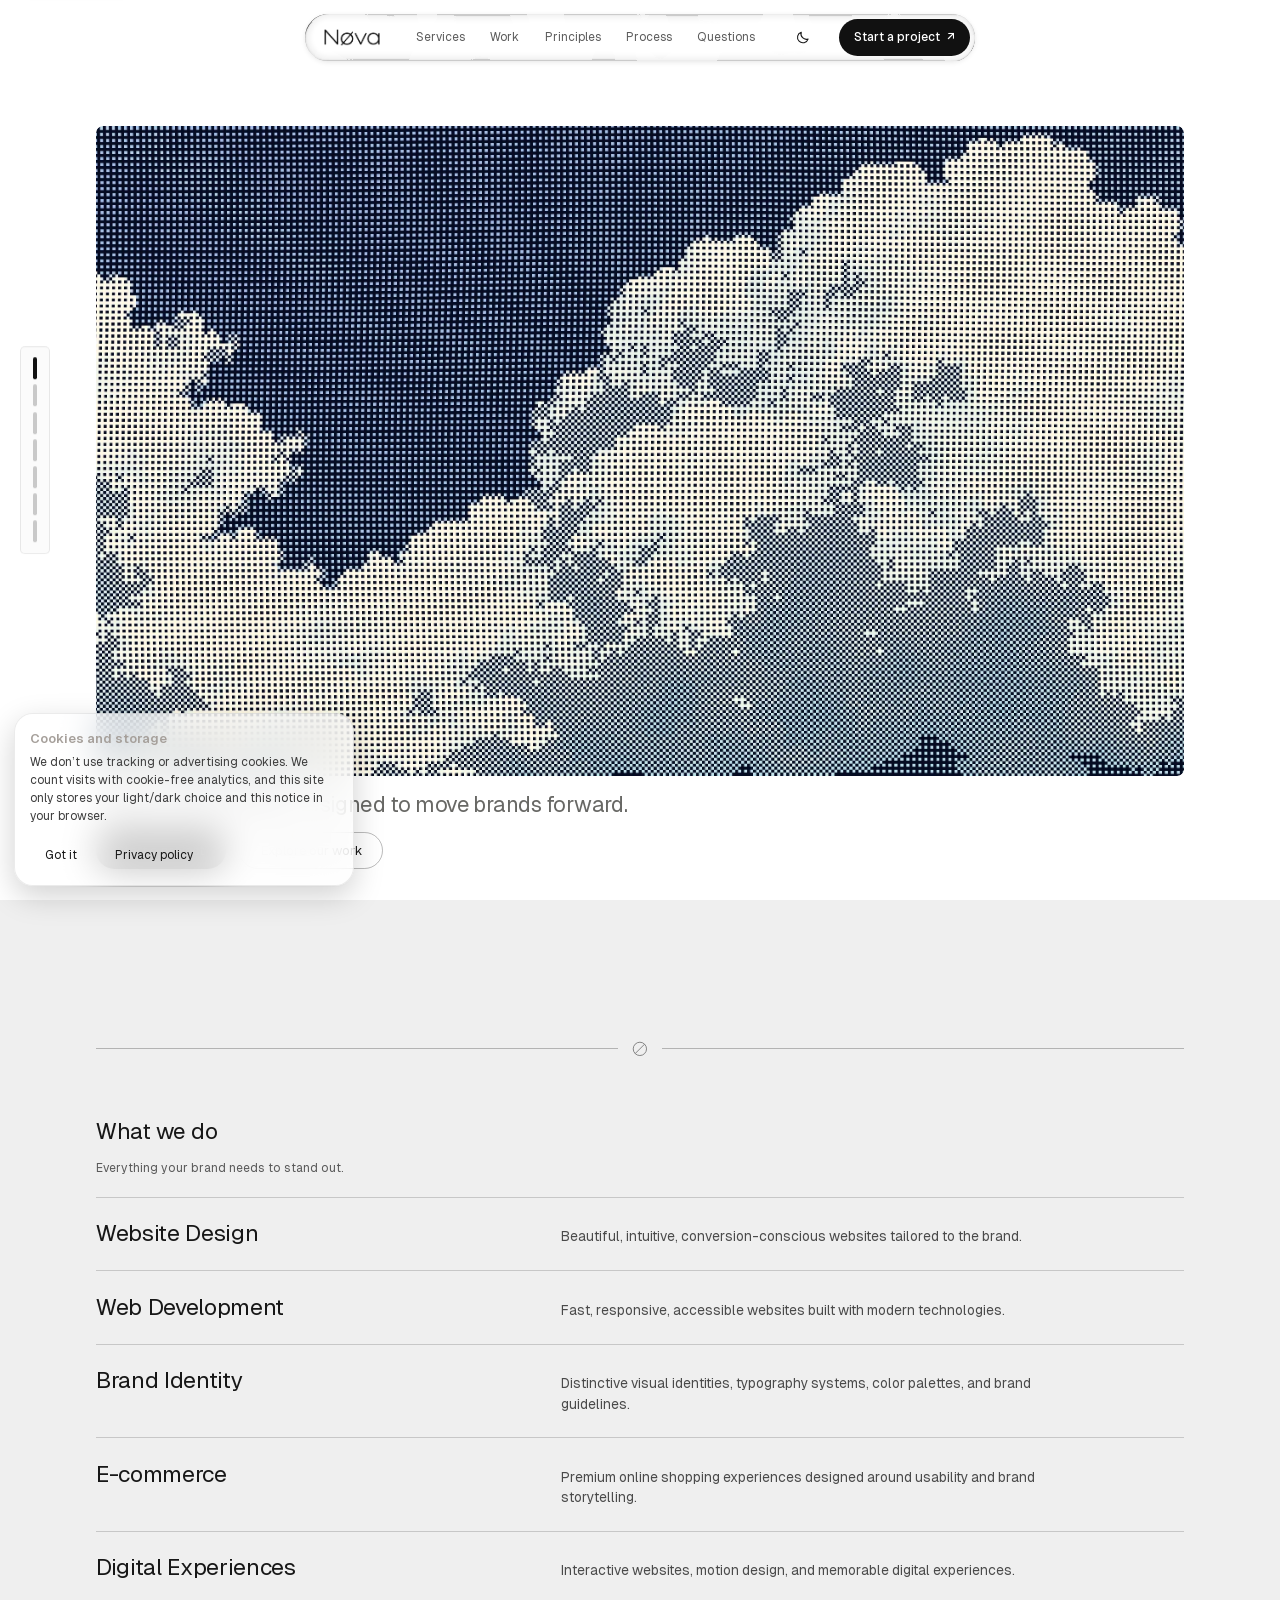
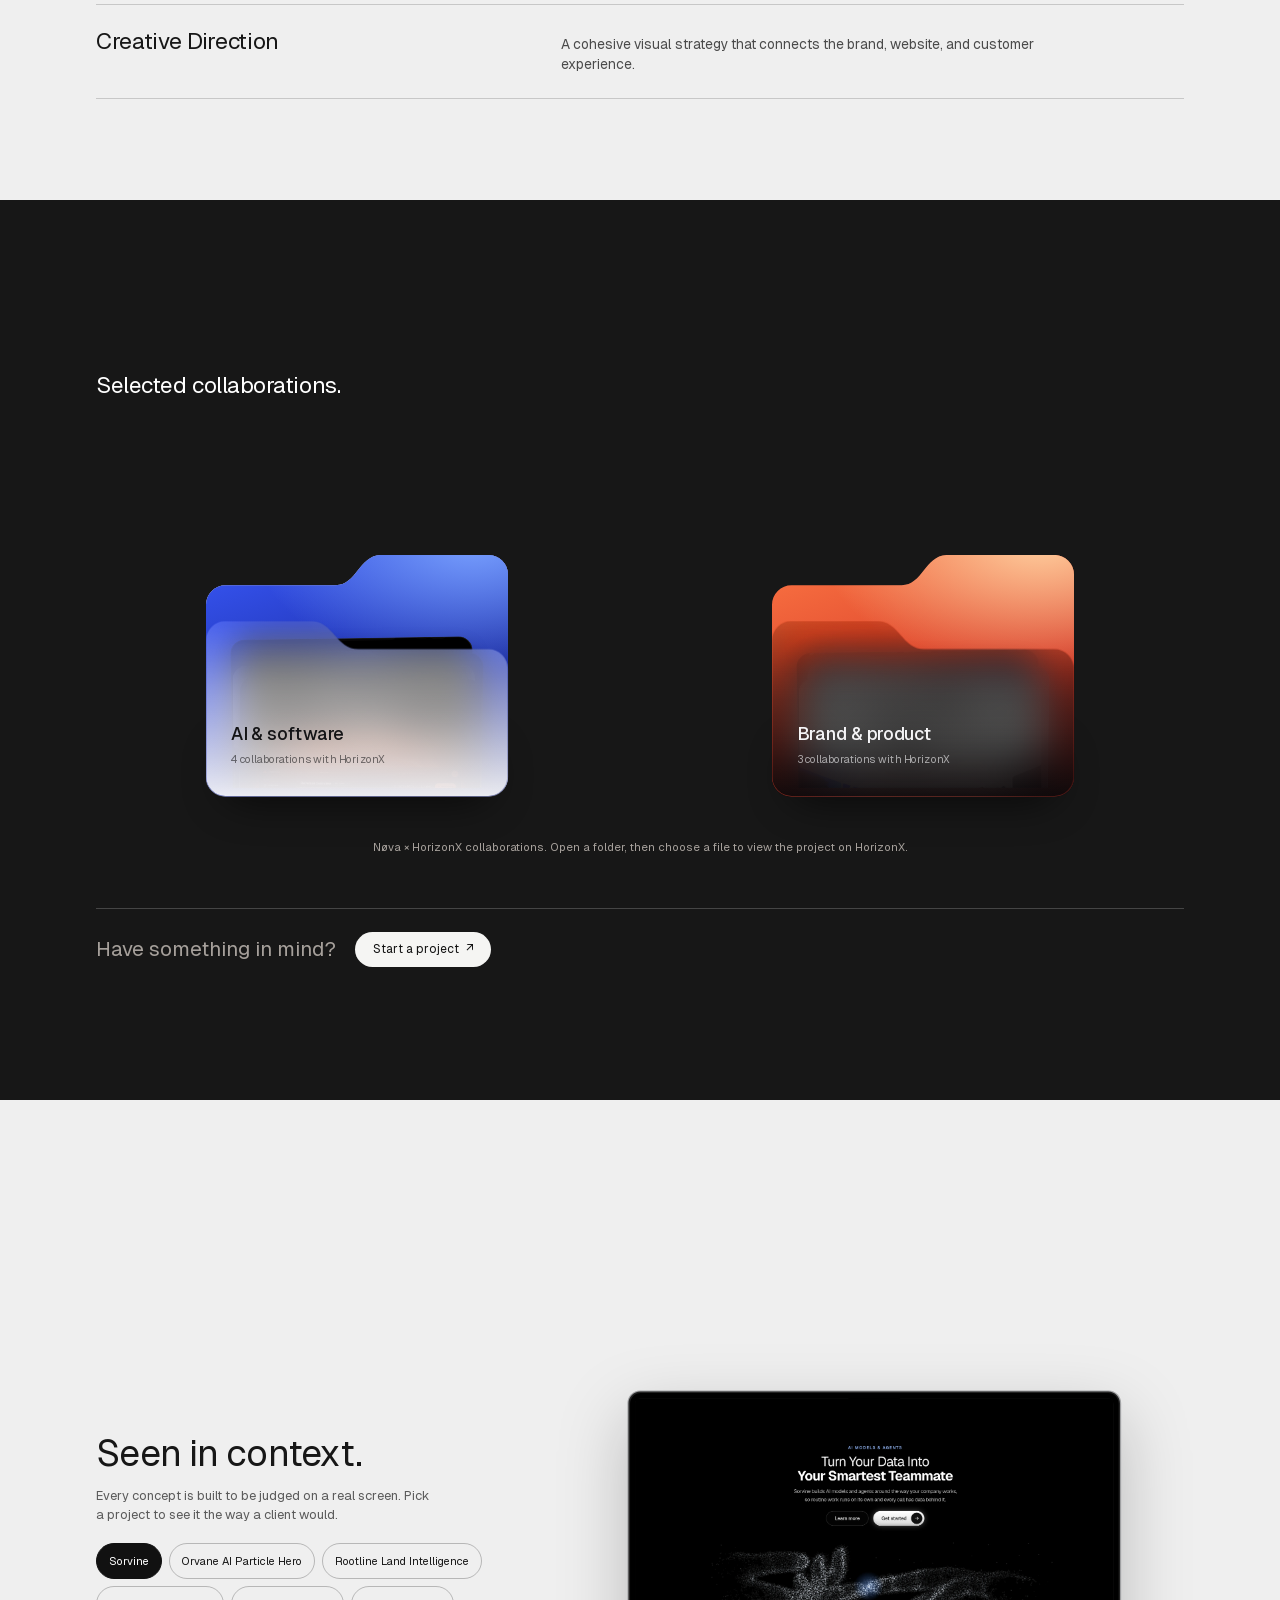
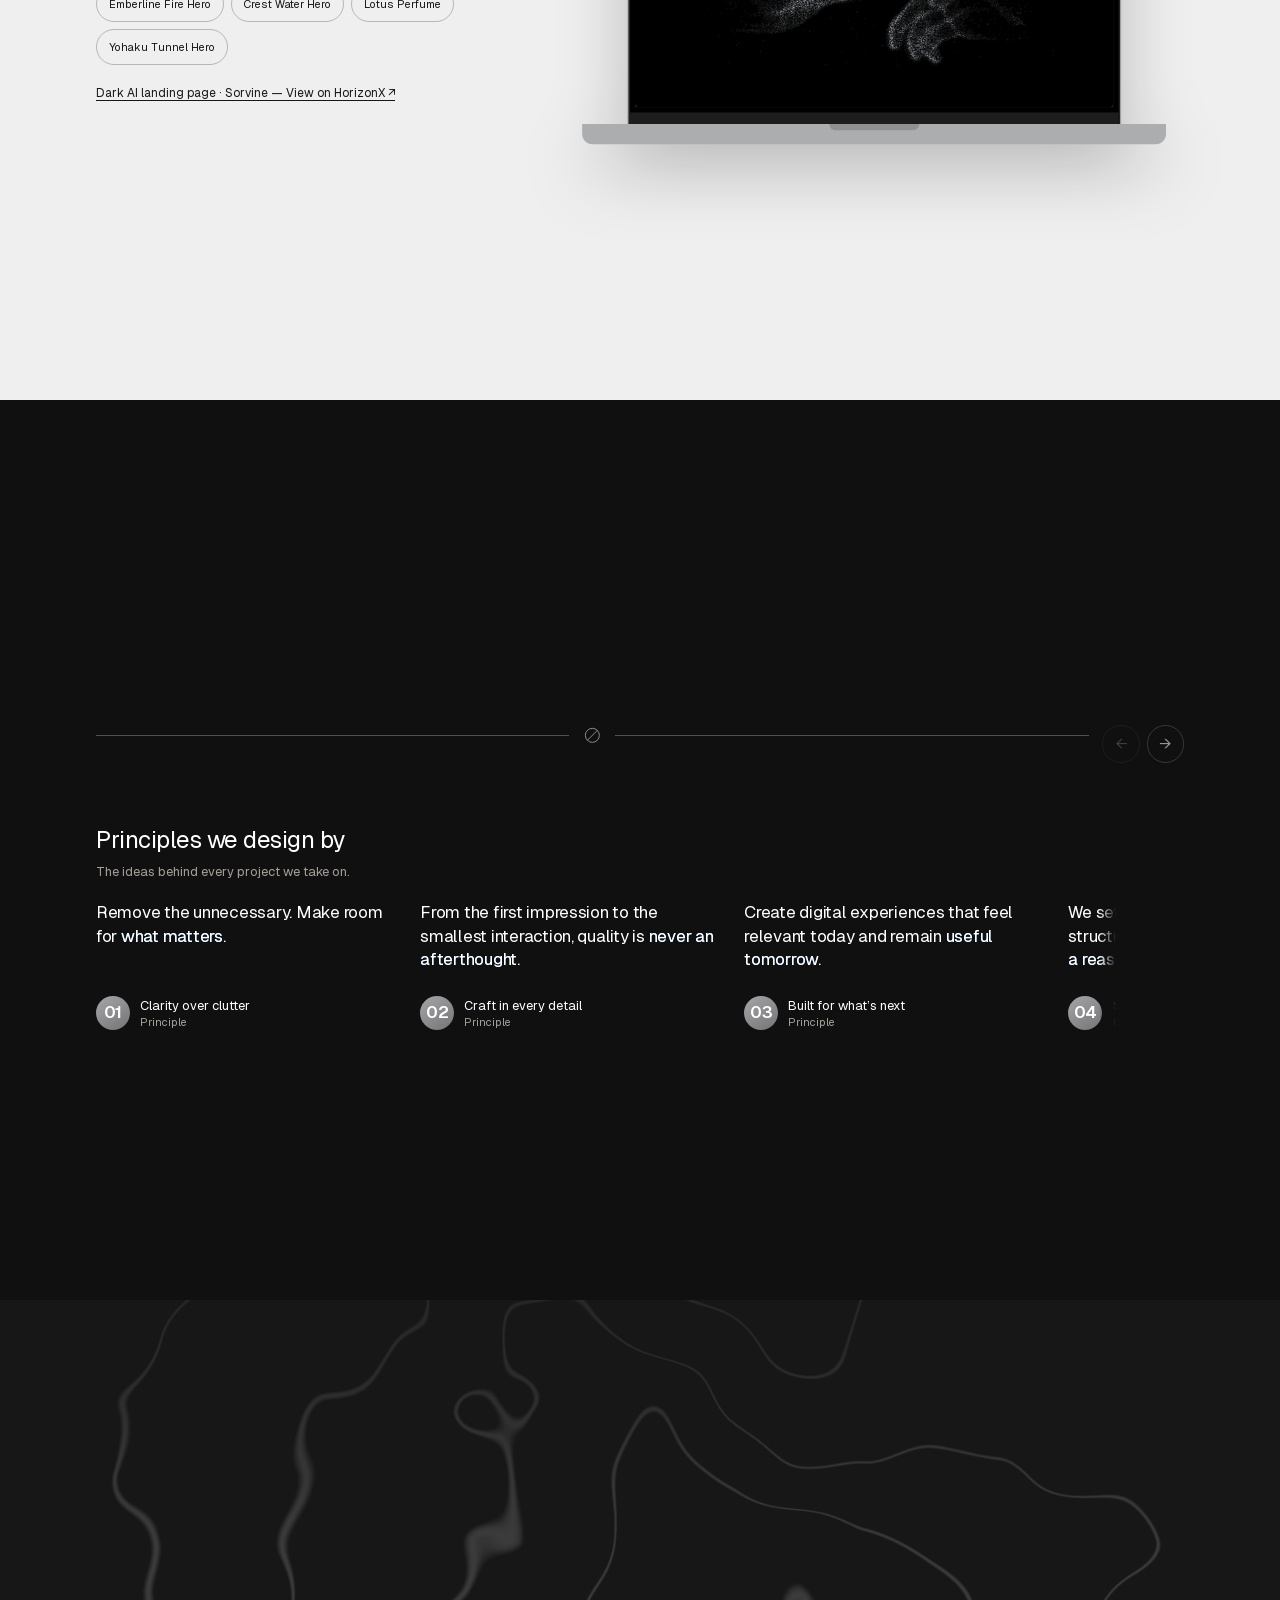
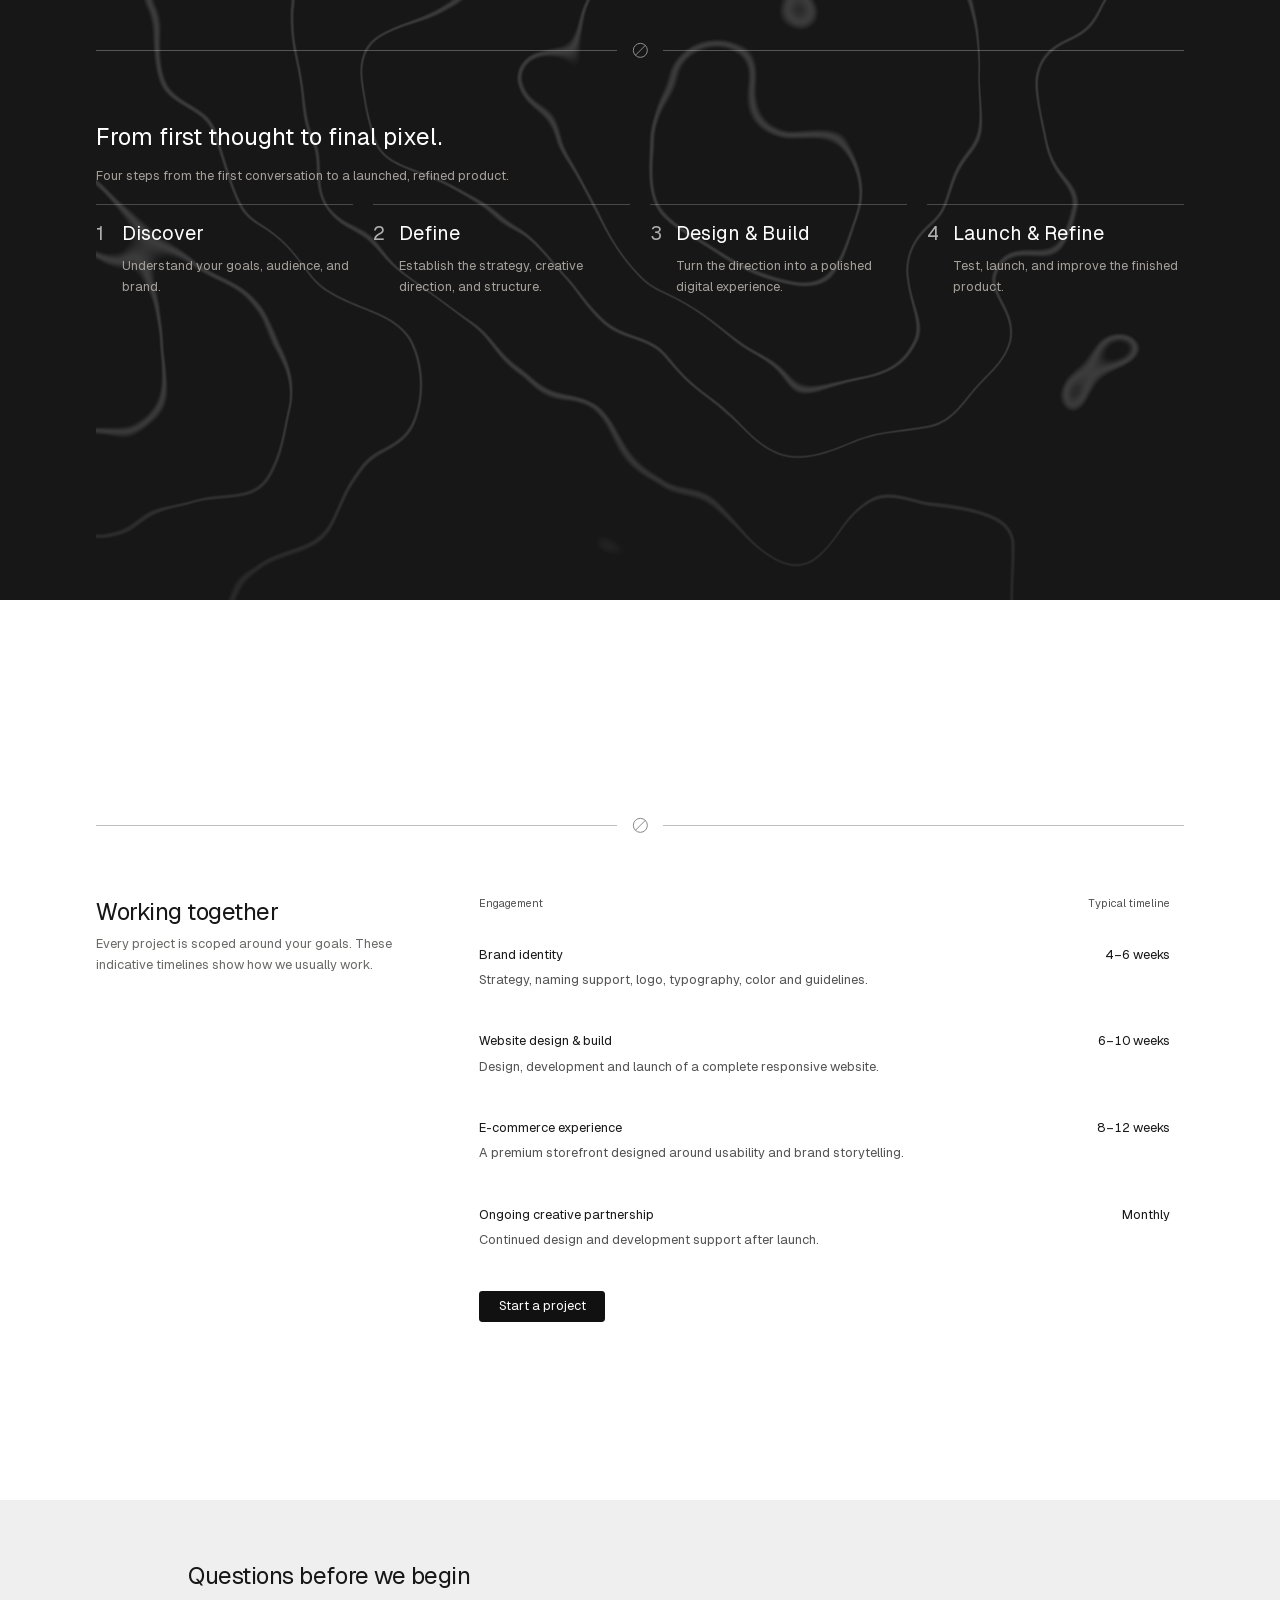
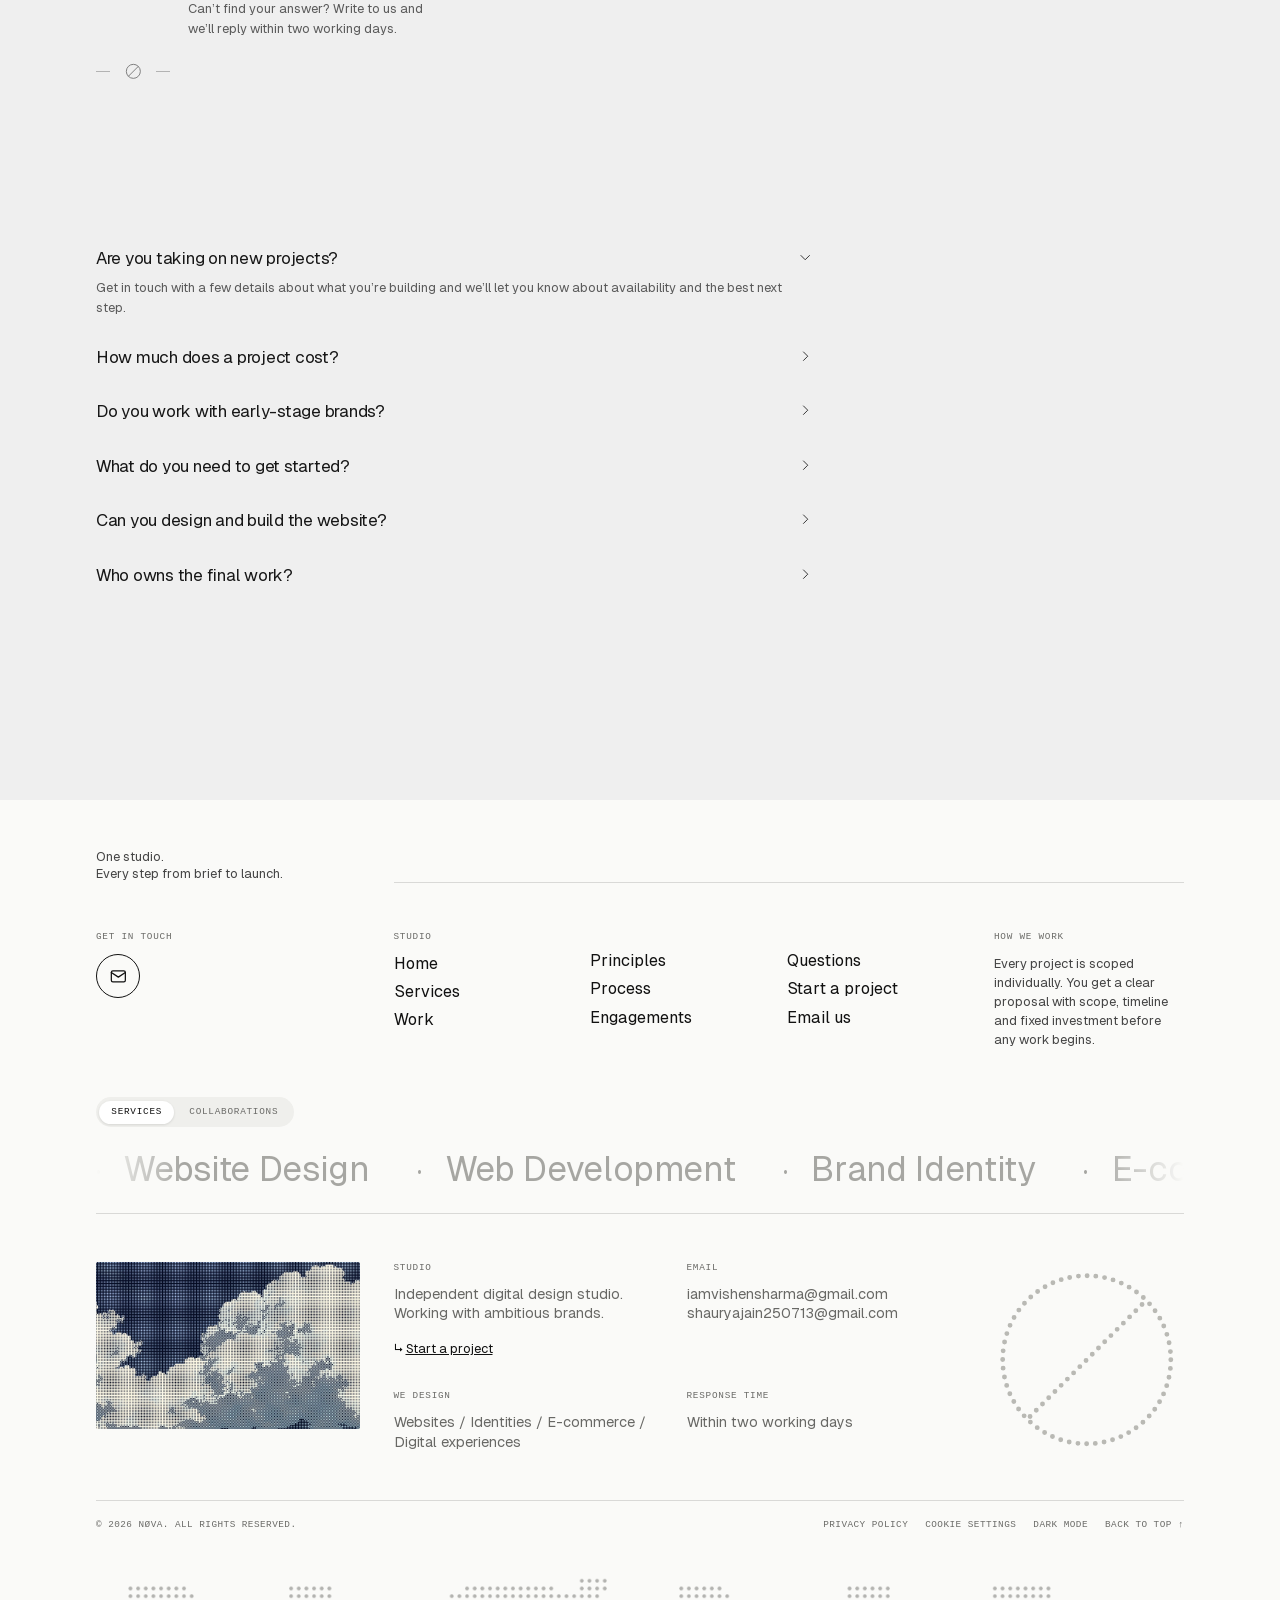
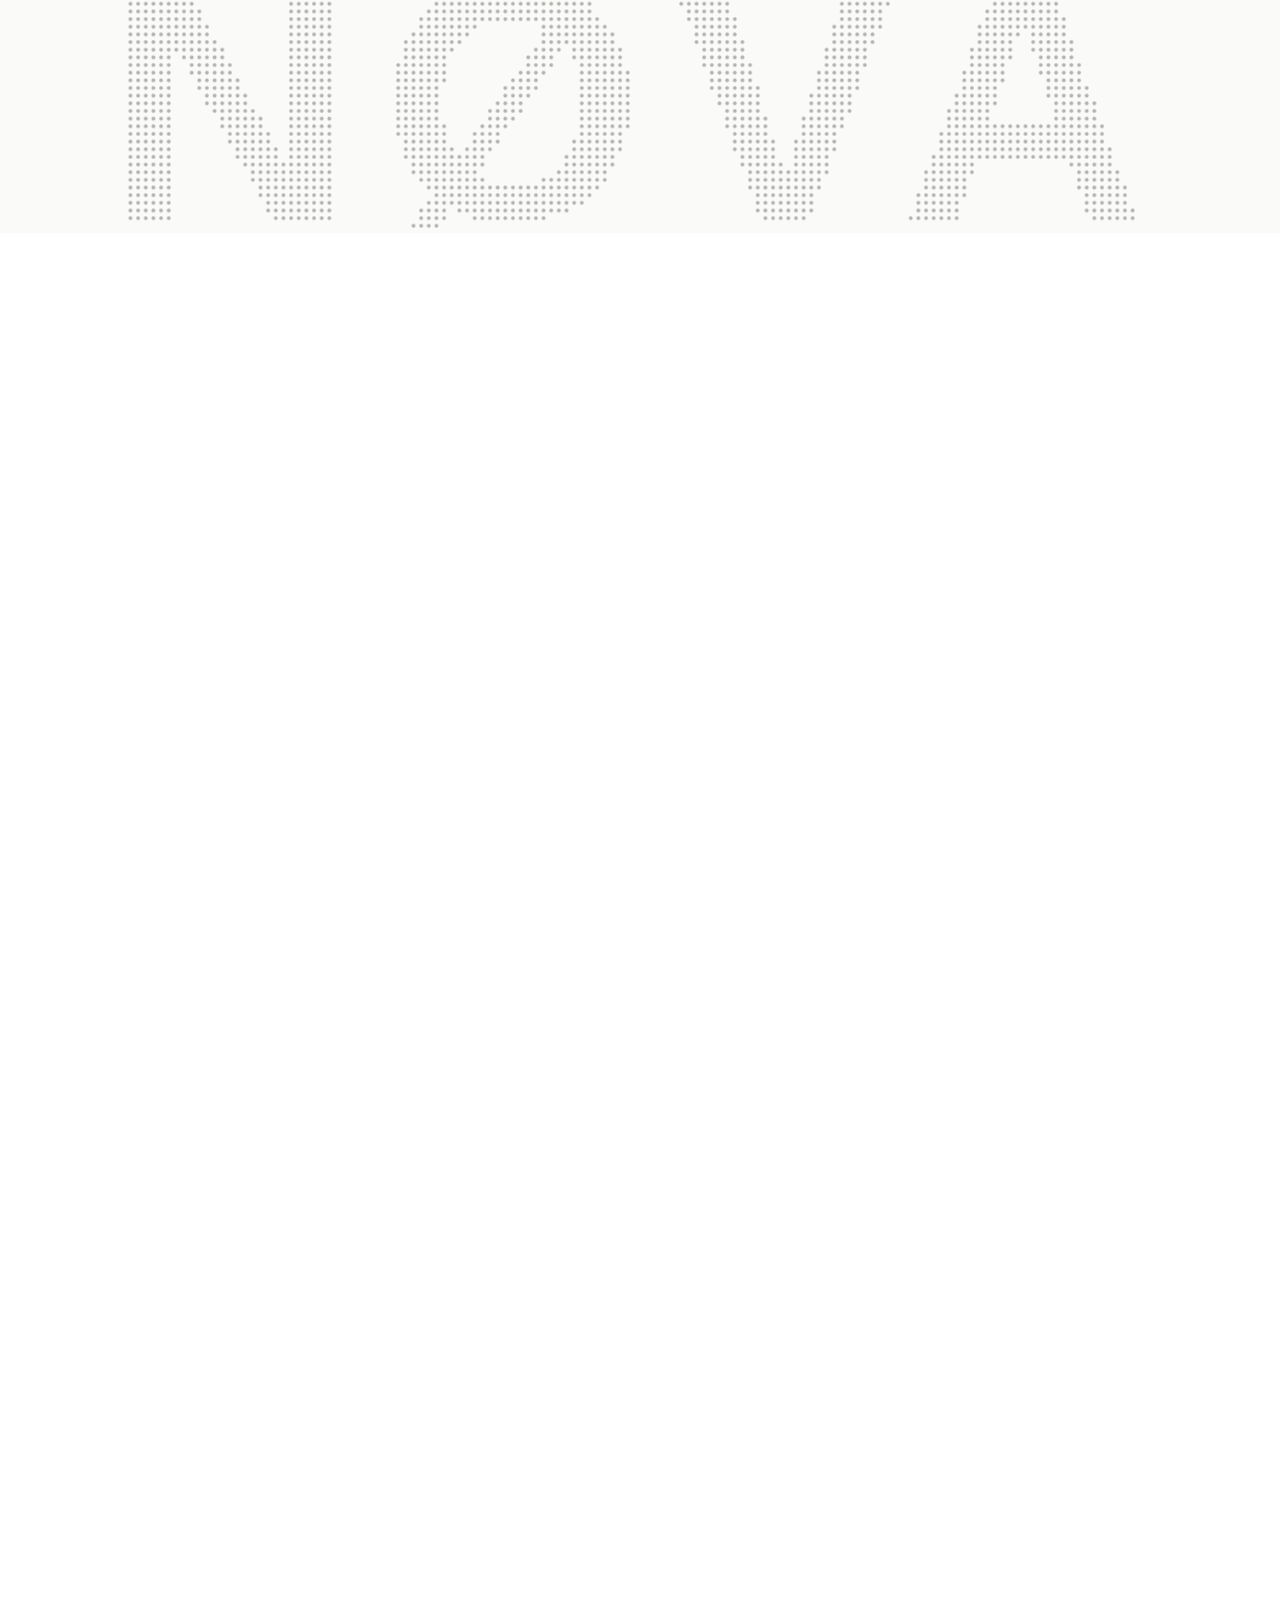
==== index.html @ c77365dc "Initial commit: Nøva Studio website" ====
<!DOCTYPE html>

<html class="geistsans_55042a6d-module__ErIj0G__variable h-full antialiased" lang="en">
<head><meta charset="utf-8"/><meta content="width=device-width, initial-scale=1" name="viewport"/>
<title>Nøva | Brand, Web &amp; E-commerce Design Studio</title>
<meta content="Nøva is an independent digital design studio. We craft distinctive brand identities, fast websites and e-commerce experiences for ambitious brands worldwide." name="description"/>
<link as="font" crossorigin="" href="fonts/geist.woff2" rel="preload" type="font/woff2"/>
<link href="css/3ckmnj9830jt3.css" rel="stylesheet"/><link href="css/2xv86bgcfq2_5.css" rel="stylesheet"/><link href="css/extra.css" rel="stylesheet"/>
<link href="assets/favicon.svg" rel="icon" type="image/svg+xml"/><link href="https://YOUR-DOMAIN.com/" rel="canonical"/><meta content="index,follow,max-image-preview:large,max-snippet:-1" name="robots"/><meta content="#fafaf8" media="(prefers-color-scheme: light)" name="theme-color"/><meta content="#0f0f0f" media="(prefers-color-scheme: dark)" name="theme-color"/><meta content="Nøva" name="application-name"/><meta content="Nøva" name="author"/><meta content="website" property="og:type"/><meta content="Nøva" property="og:site_name"/><meta content="en_US" property="og:locale"/><meta content="Nøva | Brand, Web &amp; E-commerce Design Studio" property="og:title"/><meta content="Nøva is an independent digital design studio. We craft distinctive brand identities, fast websites and e-commerce experiences for ambitious brands worldwide." property="og:description"/><meta content="https://YOUR-DOMAIN.com/" property="og:url"/><meta content="https://YOUR-DOMAIN.com/assets/og-image.jpg" property="og:image"/><meta content="1200" property="og:image:width"/><meta content="630" property="og:image:height"/><meta content="Nøva, independent digital design studio, over a dithered cloud image" property="og:image:alt"/><meta content="summary_large_image" name="twitter:card"/><meta content="Nøva | Brand, Web &amp; E-commerce Design Studio" name="twitter:title"/><meta content="Nøva is an independent digital design studio. We craft distinctive brand identities, fast websites and e-commerce experiences for ambitious brands worldwide." name="twitter:description"/><meta content="https://YOUR-DOMAIN.com/assets/og-image.jpg" name="twitter:image"/><link as="image" fetchpriority="high" href="images/hero-sky-lattice.webp" rel="preload" type="image/webp"/><script type="application/ld+json">{"@context":"https://schema.org","@graph":[{"@type":"WebSite","@id":"https://YOUR-DOMAIN.com/#website","url":"https://YOUR-DOMAIN.com/","name":"Nøva","description":"Nøva is an independent digital design studio. We craft distinctive brand identities, fast websites and e-commerce experiences for ambitious brands worldwide.","inLanguage":"en","publisher":{"@id":"https://YOUR-DOMAIN.com/#org"}},{"@type":["Organization","ProfessionalService"],"@id":"https://YOUR-DOMAIN.com/#org","name":"Nøva","url":"https://YOUR-DOMAIN.com/","logo":"https://YOUR-DOMAIN.com/assets/logo-black.png","image":"https://YOUR-DOMAIN.com/assets/og-image.jpg","description":"Nøva is an independent digital design studio. We craft distinctive brand identities, fast websites and e-commerce experiences for ambitious brands worldwide.","email":"iamvishensharma@gmail.com","priceRange":"$$","knowsAbout":["Brand identity","Web design","Web development","E-commerce design","Creative direction"],"hasOfferCatalog":{"@type":"OfferCatalog","name":"Design services","itemListElement":[{"@type":"Offer","itemOffered":{"@type":"Service","name":"Website Design"}},{"@type":"Offer","itemOffered":{"@type":"Service","name":"Web Development"}},{"@type":"Offer","itemOffered":{"@type":"Service","name":"Brand Identity"}},{"@type":"Offer","itemOffered":{"@type":"Service","name":"E-commerce"}},{"@type":"Offer","itemOffered":{"@type":"Service","name":"Digital Experiences"}},{"@type":"Offer","itemOffered":{"@type":"Service","name":"Creative Direction"}}]}},{"@type":"WebPage","@id":"https://YOUR-DOMAIN.com/#webpage","url":"https://YOUR-DOMAIN.com/","name":"Nøva | Brand, Web & E-commerce Design Studio","isPartOf":{"@id":"https://YOUR-DOMAIN.com/#website"},"about":{"@id":"https://YOUR-DOMAIN.com/#org"},"primaryImageOfPage":"https://YOUR-DOMAIN.com/assets/og-image.jpg"},{"@type":"FAQPage","@id":"https://YOUR-DOMAIN.com/#faq","mainEntity":[{"@type":"Question","name":"Are you taking on new projects?","acceptedAnswer":{"@type":"Answer","text":"Get in touch with a few details about what you’re building and we’ll let you know about availability and the best next step."}},{"@type":"Question","name":"How much does a project cost?","acceptedAnswer":{"@type":"Answer","text":"Every project is scoped individually. After an initial conversation we send a clear proposal with scope, timeline and fixed investment before any work begins."}},{"@type":"Question","name":"Do you work with early-stage brands?","acceptedAnswer":{"@type":"Answer","text":"Yes. We work with ambitious brands at different stages, from a first identity and website to a refresh of an established presence."}},{"@type":"Question","name":"What do you need to get started?","acceptedAnswer":{"@type":"Answer","text":"A short brief is enough: what you’re building, who it’s for, and any references you love. We shape the rest together in discovery."}},{"@type":"Question","name":"Can you design and build the website?","acceptedAnswer":{"@type":"Answer","text":"Yes. Design and development happen together, so the finished site matches the design precisely and performs well on every device."}},{"@type":"Question","name":"Who owns the final work?","acceptedAnswer":{"@type":"Answer","text":"Ownership of final assets and files is agreed in the proposal so that expectations are clear from the start."}}]}]}</script></head>
<body class="min-h-full flex flex-col"><script>(function(){try{var m=localStorage.getItem("nova-mode");if(m!=="dark"&&m!=="light"){var h=document.documentElement.getAttribute("data-theme");m=(h==="dark"||h==="light")?h:(window.matchMedia&&matchMedia("(prefers-color-scheme: dark)").matches?"dark":"light")}document.documentElement.setAttribute("data-mode",m)}catch(e){document.documentElement.setAttribute("data-mode","light")}})()</script><div aria-label="Loading" id="nova-loader" role="status"><div class="nl-w"><i></i><i></i><i></i><i></i><i></i><i></i><i></i></div></div><style>
#nova-loader{position:fixed;inset:0;z-index:99999;display:grid;place-items:center;background:#fff;--nl:#000;transition:opacity .6s ease,visibility .6s}
:root[data-mode=dark] #nova-loader{background:#000;--nl:#fff}
#nova-loader.done{opacity:0;visibility:hidden}
.nl-w{display:flex;align-items:center;justify-content:center;gap:6px}
.nl-w i{display:block;width:10px;height:40px;border-radius:999px;background:var(--nl);animation:nl-wave 1s ease-in-out infinite}
.nl-w i:nth-child(2){animation-delay:.1s}.nl-w i:nth-child(3){animation-delay:.2s}.nl-w i:nth-child(4){animation-delay:.3s}.nl-w i:nth-child(5){animation-delay:.4s}.nl-w i:nth-child(6){animation-delay:.5s}.nl-w i:nth-child(7){animation-delay:.6s}
@keyframes nl-wave{0%,100%{transform:translateY(0) scale(1,.5)}50%{transform:translateY(-15%) scale(.8,1.5)}}
@media(prefers-reduced-motion:reduce){.nl-w i{animation:none;transform:scaleY(1)}}
</style><script>(function(){var l=document.getElementById("nova-loader"),t0=Date.now(),d=0;if(!l)return;document.documentElement.style.overflow="hidden";function hide(){if(d)return;d=1;l.classList.add("done");document.documentElement.style.overflow="";setTimeout(function(){l.remove()},700)}function go(){setTimeout(hide,Math.max(0,2000-(Date.now()-t0)))}if(document.readyState==="complete")go();else window.addEventListener("load",go);setTimeout(hide,4000)})()</script><div hidden=""><!--$--><!--/$--></div><a class="fixed top-3 left-4 z-20 -translate-y-[160%] bg-surface-white px-5 py-3 shadow-[0_2px_20px_var(--shadow-soft)] focus:translate-y-0" href="#main">Skip to content</a><header aria-label="Site" class="nv"><div class="nv__pill" data-nv-theme="light">
<a aria-label="Nøva home" class="nv__brand" href="./"><img alt="Nøva" class="nova-logo" height="20" src="assets/logo-black.png" width="66"/></a>
<nav aria-label="Primary" class="nv__links"><a href="#care">Services</a><a href="#team">Work</a><a href="#reviews">Principles</a><a href="#first-visit">Process</a><a href="#faq">Questions</a></nav>
<button aria-label="Switch to dark mode" aria-pressed="false" class="nv__mode" data-mode-toggle="" type="button"><svg aria-hidden="true" class="ico-moon" fill="none" height="18" stroke="currentColor" stroke-linecap="round" stroke-linejoin="round" stroke-width="1.7" viewbox="0 0 24 24" width="18"><path d="M20.5 14.2A8.5 8.5 0 0 1 9.8 3.5a8.5 8.5 0 1 0 10.7 10.7Z"></path></svg><svg aria-hidden="true" class="ico-sun" fill="none" height="18" stroke="currentColor" stroke-linecap="round" stroke-linejoin="round" stroke-width="1.7" viewbox="0 0 24 24" width="18"><circle cx="12" cy="12" r="4"></circle><path d="M12 2v2M12 20v2M4.9 4.9l1.4 1.4M17.7 17.7l1.4 1.4M2 12h2M20 12h2M4.9 19.1l1.4-1.4M17.7 6.3l1.4-1.4"></path></svg></button>
<a class="nv__cta" href="#contact">Start a project <span aria-hidden="true" class="nv__arr">↗</span></a></div></header><header class="header-module__iPBNRq__spacing mx-auto w-[calc(100%-32px)] max-w-[1280px] mobile:w-[calc(100%-96px)] wide:w-[calc(100%-160px)] pointer-events-none fixed inset-x-0 top-0 z-10 pt-(--header-inset) max-desktop:w-[calc(100%-2*var(--header-inset))]"><div class="header-module__iPBNRq__panel pointer-events-auto relative mx-0 w-full origin-top-left overflow-hidden rounded-sm border backdrop-blur-[16px] desktop:mx-auto desktop:w-max desktop:origin-top" data-theme="light" style="--brand-hover-scale:1.1"><div class="relative left-0 flex min-h-10 w-full items-center justify-start gap-2 px-(--header-padding-x) py-(--header-padding-y) pr-[calc(32px+2*var(--header-padding-x))] desktop:left-1/2 desktop:min-h-0 desktop:w-max desktop:-translate-x-1/2 desktop:justify-center desktop:pr-(--header-padding-x)" data-reveal="brandNavigation"><a aria-label="Nøva home" class="flex items-center justify-center gap-3.5 [&amp;&gt;svg]:shrink-0" href="/"><img alt="Nøva" class="nova-logo" height="22" src="assets/logo-black.png" width="73"/></a></div><div class="hidden p-1.5 desktop:block" id="_R_2avb_"><a class="header-module__iPBNRq__appointment inline-flex w-full items-center justify-center rounded-sm border border-transparent bg-button-blue px-3 text-center text-surface-white hover:bg-button-blue-hover active:bg-button-blue-active" href="#contact" tabindex="0">Start a project</a></div></div><button aria-controls="_R_mavb_" aria-expanded="false" aria-haspopup="dialog" aria-label="Open menu" class="flex size-8 items-center justify-center rounded-sm border-0 bg-transparent text-inherit desktop:hidden pointer-events-auto absolute top-[calc(var(--header-inset)+var(--header-padding-y)+1px)] right-[calc(var(--header-padding-x)+1px)] text-surface-ink" hidden="" tabindex="0" type="button"><svg aria-hidden="true" fill="none" height="20" stroke="currentColor" stroke-width="1.5" viewbox="0 0 20 20" width="20"><path d="M3 10h14" style="transform-origin:50% 50%;transform:translateY(-3px);transform-box:fill-box"></path><path d="M3 10h14" style="transform-origin:50% 50%;transform:translateY(3px);transform-box:fill-box"></path></svg></button><dialog aria-label="Navigation menu" class="pointer-events-auto fixed inset-0 m-0 h-dvh max-h-none w-full max-w-none overflow-hidden rounded-none border-0 bg-transparent p-(--header-inset) text-surface-ink backdrop:rounded-none backdrop:bg-transparent" id="_R_mavb_"><div aria-hidden="true" class="absolute inset-0 rounded-none bg-backdrop-appointment" style="opacity:0;backdrop-filter:blur(0px)"></div><div class="header-module__iPBNRq__panel relative flex w-full flex-col overflow-hidden rounded-sm border bg-surface-subtle data-[theme=dark]:bg-surface-ink" data-theme="light" style="height:50px"><div class="flex min-h-10 shrink-0 items-center justify-between gap-4 px-(--header-padding-x) py-(--header-padding-y)"><a aria-label="Nøva home" class="flex items-center justify-center gap-3.5 [&amp;&gt;svg]:shrink-0" href="/"><img alt="Nøva" class="nova-logo" height="22" src="assets/logo-black.png" width="73"/></a><button aria-label="Close menu" class="flex size-8 items-center justify-center rounded-sm border-0 bg-transparent text-inherit desktop:hidden" tabindex="0" type="button"><svg aria-hidden="true" fill="none" height="20" stroke="currentColor" stroke-width="1.5" viewbox="0 0 20 20" width="20"><path d="M3 10h14" style="transform-origin:50% 50%;transform:translateY(-3px);transform-box:fill-box"></path><path d="M3 10h14" style="transform-origin:50% 50%;transform:translateY(3px);transform-box:fill-box"></path></svg></button></div><div class="flex min-h-0 flex-1 flex-col gap-6 px-(--header-padding-x) py-(--header-padding-y)" inert=""><div class="scroll-fade-module__JyCx6G__fade min-h-0 flex-1 overflow-y-auto overscroll-contain [scrollbar-width:none]" data-fade-end="false" data-fade-start="false" data-scroll-fade="true"><div><nav aria-label="Page sections" class="menu-links"><a href="#care">Services</a><a href="#team">Work</a><a href="#reviews">Principles</a><a href="#first-visit">Process</a><a href="#faq">Questions</a><button aria-pressed="false" class="menu-mode" data-mode-toggle="" type="button"><span class="menu-mode-label">Dark mode</span></button></nav></div></div><button aria-haspopup="dialog" class="inline-flex min-h-9 shrink-0 items-center justify-center rounded-sm border border-transparent px-4 py-1 text-center text-base tablet:px-[22px] bg-button-blue text-surface-white hover:bg-button-blue-hover active:bg-button-blue-active w-full" data-menu-item="stationary" tabindex="0" type="button">Start a project</button></div></div></dialog><dialog aria-labelledby="_R_uavb_" class="appointment-dialog-module__PXLRja__dialog pointer-events-auto fixed inset-x-0 top-auto bottom-0 m-0 max-h-[calc(100dvh-24px)] w-full max-w-none overscroll-contain rounded-t-sm border-0 bg-surface-white px-6 pb-[max(24px,env(safe-area-inset-bottom))] text-foreground shadow-[0_24px_100px_var(--shadow-light)] mobile:inset-0 mobile:m-auto mobile:max-h-[calc(100dvh-40px)] mobile:w-[min(480px,calc(100%-48px))] mobile:rounded-sm mobile:p-8" style="--contact-enter-duration:160ms;--contact-exit-duration:220ms;--contact-easing:cubic-bezier(0.22, 1, 0.36, 1)"><div aria-hidden="true" class="mx-9 grid h-8 touch-none place-items-center mobile:hidden"><span class="h-[5px] w-10 rounded-sm bg-border-handle"></span></div><button aria-label="Close dialog" class="absolute top-7 right-4 grid size-11 place-items-center rounded-lg border-0 bg-transparent text-text-secondary hover:bg-surface-subtle" tabindex="0" type="button"><svg aria-hidden="true" fill="none" height="20" stroke="currentColor" stroke-width="1.5" viewbox="0 0 20 20" width="20"><path d="m5 5 10 10M15 5 5 15"></path></svg></button><h2 class="mt-2 pr-10 text-xl mobile:mt-0" id="_R_uavb_">Start a project</h2><div class="mt-6 grid gap-8 mobile:mt-8"><a class="flex items-start gap-4 rounded-lg border-0 bg-transparent p-0 hover:text-blue" href="mailto:iamvishensharma@gmail.com?subject=Project%20inquiry" tabindex="0"><span class="flex size-[22px] shrink-0 items-center justify-center bg-surface-soft text-foreground"><svg aria-hidden="true" fill="none" height="14" stroke="currentColor" stroke-linecap="round" stroke-linejoin="round" stroke-width="1.6" viewbox="0 0 24 24" width="14"><rect height="14" rx="2" width="18" x="3" y="5"></rect><path d="m3 7 9 6 9-6"></path></svg></span><span class="min-w-0">iamvishensharma@gmail.com</span></a><div class="flex items-start gap-4 rounded-lg border-0 bg-transparent p-0"><span class="flex size-[22px] shrink-0 items-center justify-center bg-surface-soft text-foreground"><svg aria-hidden="true" fill="none" height="14" stroke="currentColor" stroke-linecap="round" stroke-linejoin="round" stroke-width="1.6" viewbox="0 0 24 24" width="14"><circle cx="12" cy="12" r="9"></circle><path d="M12 7v5l3 2"></path></svg></span><span class="min-w-0"><span class="block text-sm wrap-anywhere text-text-caption">Response time</span><span class="mt-2 block text-base wrap-anywhere">Within two working days</span></span></div></div></dialog></header><main class="mx-auto w-[calc(100%-32px)] max-w-[1280px] mobile:w-[calc(100%-96px)] wide:w-[calc(100%-160px)] relative -mt-(--header-height) flex flex-col" id="main"><aside class="pointer-events-none absolute left-[calc(50%-50vw+24px)] z-5 hidden w-10 desktop:block print:hidden" data-section-navigation="" hidden="" style="top:0;height:0"><div class="sticky top-[50svh] flex items-start" style="top:calc(50svh - 0px)"><nav aria-label="Page sections" class="pointer-events-auto relative w-10 shrink-0 overflow-hidden rounded-sm" style="width:40px;transform:none;transform-origin:0% 50% 0"><div aria-hidden="true" class="section-navigation-module__W2w5WG__palette pointer-events-none absolute inset-0 overflow-hidden rounded-[inherit] border border-(--rail-border) bg-(--rail-background) backdrop-blur-[12px]" data-rail-palette="light" inert=""><div class="flex max-h-[calc(100svh-50px)] w-[178px] flex-col gap-2 overflow-y-auto p-4 [scrollbar-width:none]"></div></div><div aria-hidden="true" class="section-navigation-module__W2w5WG__palette pointer-events-none absolute inset-0 overflow-hidden rounded-[inherit] border border-(--rail-border) bg-(--rail-background) backdrop-blur-[12px]" data-rail-palette="grey" inert=""><div class="flex max-h-[calc(100svh-50px)] w-[178px] flex-col gap-2 overflow-y-auto p-4 [scrollbar-width:none]"></div></div><div aria-hidden="true" class="section-navigation-module__W2w5WG__palette pointer-events-none absolute inset-0 overflow-hidden rounded-[inherit] border border-(--rail-border) bg-(--rail-background) backdrop-blur-[12px]" data-rail-palette="dark" inert=""><div class="flex max-h-[calc(100svh-50px)] w-[178px] flex-col gap-2 overflow-y-auto p-4 [scrollbar-width:none]"></div></div><div class="relative border border-transparent text-transparent"><div class="flex max-h-[calc(100svh-50px)] w-[178px] flex-col gap-2 overflow-y-auto p-4 [scrollbar-width:none]"></div></div></nav></div></aside><section aria-labelledby="welcome-heading" class="page-section-module__aOde2G__surface relative isolate text-foreground page-section-module__aOde2G__hero grid h-svh hero-nova" style="--section-surface:var(--background);--section-navigation-theme:light"><div class="row-start-2 flex size-full min-h-0 items-center justify-center [container-type:size] desktop:aspect-[2/1] desktop:justify-start"><div class="relative size-full min-h-0 flex-none overflow-hidden rounded-lg bg-surface-image desktop:aspect-[2/1] desktop:h-auto desktop:w-[min(100cqw,calc(100cqh*2))]" data-reveal="imageClip"><img alt="Dithered dot-grid image of clouds in a navy sky" class="object-cover object-center hero-drift" data-nimg="fill" decoding="async" fetchpriority="high" height="1080" src="images/hero-sky-lattice.webp" style="position:absolute;height:100%;width:100%;left:0;top:0;right:0;bottom:0;color:transparent" width="1920"/></div></div><div class="row-start-3 mt-8 flex min-w-0 flex-none flex-col items-start gap-6 mobile:gap-8"><h1 data-reveal="words" id="welcome-heading"><span data-reveal-token="">Digital</span> <span data-reveal-token="">experiences,</span><br/><span class="text-muted"><span data-reveal-token="">designed</span> <span data-reveal-token="">to</span> <span data-reveal-token="">move</span> <span data-reveal-token="">brands</span> <span data-reveal-token="">forward.</span></span></h1><div class="max-w-full"><div class="flex flex-wrap gap-3 mobile:gap-2.5 tablet:gap-4" data-reveal-group="100"><a class="inline-flex min-h-9 shrink-0 items-center justify-center rounded-sm border border-transparent px-4 py-1 text-center text-base tablet:px-[22px] bg-surface-ink text-surface-white hover:bg-text-address active:bg-surface-deep" data-reveal="action" href="#contact" tabindex="0">Start a project</a><dialog aria-labelledby="_R_9kbavb_" class="appointment-dialog-module__PXLRja__dialog pointer-events-auto fixed inset-x-0 top-auto bottom-0 m-0 max-h-[calc(100dvh-24px)] w-full max-w-none overscroll-contain rounded-t-sm border-0 bg-surface-white px-6 pb-[max(24px,env(safe-area-inset-bottom))] text-foreground shadow-[0_24px_100px_var(--shadow-light)] mobile:inset-0 mobile:m-auto mobile:max-h-[calc(100dvh-40px)] mobile:w-[min(480px,calc(100%-48px))] mobile:rounded-sm mobile:p-8" style="--contact-enter-duration:160ms;--contact-exit-duration:220ms;--contact-easing:cubic-bezier(0.22, 1, 0.36, 1)"><div aria-hidden="true" class="mx-9 grid h-8 touch-none place-items-center mobile:hidden"><span class="h-[5px] w-10 rounded-sm bg-border-handle"></span></div><button aria-label="Close dialog" class="absolute top-7 right-4 grid size-11 place-items-center rounded-lg border-0 bg-transparent text-text-secondary hover:bg-surface-subtle" tabindex="0" type="button"><svg aria-hidden="true" fill="none" height="20" stroke="currentColor" stroke-width="1.5" viewbox="0 0 20 20" width="20"><path d="m5 5 10 10M15 5 5 15"></path></svg></button><h2 class="mt-2 pr-10 text-xl mobile:mt-0" id="_R_9kbavb_">Start a project</h2><div class="mt-6 grid gap-8 mobile:mt-8"><a class="flex items-start gap-4 rounded-lg border-0 bg-transparent p-0 hover:text-blue" href="mailto:iamvishensharma@gmail.com?subject=Project%20inquiry" tabindex="0"><span class="flex size-[22px] shrink-0 items-center justify-center bg-surface-soft text-foreground"><svg aria-hidden="true" fill="none" height="14" stroke="currentColor" stroke-linecap="round" stroke-linejoin="round" stroke-width="1.6" viewbox="0 0 24 24" width="14"><rect height="14" rx="2" width="18" x="3" y="5"></rect><path d="m3 7 9 6 9-6"></path></svg></span><span class="min-w-0">iamvishensharma@gmail.com</span></a><div class="flex items-start gap-4 rounded-lg border-0 bg-transparent p-0"><span class="flex size-[22px] shrink-0 items-center justify-center bg-surface-soft text-foreground"><svg aria-hidden="true" fill="none" height="14" stroke="currentColor" stroke-linecap="round" stroke-linejoin="round" stroke-width="1.6" viewbox="0 0 24 24" width="14"><circle cx="12" cy="12" r="9"></circle><path d="M12 7v5l3 2"></path></svg></span><span class="min-w-0"><span class="block text-sm wrap-anywhere text-text-caption">Response time</span><span class="mt-2 block text-base wrap-anywhere">Within two working days</span></span></div></div></dialog><a class="inline-flex min-h-9 shrink-0 items-center justify-center rounded-sm border border-transparent px-4 py-1 text-center text-base tablet:px-[22px] bg-transparent text-surface-ink hover:bg-surface-hover hover:text-button-blue-hover active:bg-surface-soft active:text-button-blue-active" data-reveal="action" href="#team" tabindex="0">Explore our work</a></div></div></div></section><section aria-labelledby="care-heading" class="page-section-module__aOde2G__surface relative isolate text-foreground py-20 mobile:py-28 tablet:py-36 flex flex-col gap-7 mobile:gap-10" id="care" style="--section-surface:var(--surface-soft);--section-navigation-theme:grey;--muted:var(--text-on-soft)"><div aria-hidden="true" class="ov-div"><span></span><svg focusable="false" viewbox="0 0 24 24"><circle cx="12" cy="12" fill="none" r="9" stroke="currentColor" stroke-width="1.2"></circle><path d="M5.6 18.4 L18.4 5.6" stroke="currentColor" stroke-width="1.2"></path></svg><span></span></div><div><h2 data-reveal="words" id="care-heading"><span data-reveal-token="">What</span> <span data-reveal-token="">we</span> <span data-reveal-token="">do</span></h2><p class="mt-4 text-balance text-base tablet:max-w-[calc((100%-24px)/2)]" data-reveal="lines"><span data-reveal-token="">Everything</span> <span data-reveal-token="">your</span> <span data-reveal-token="">brand</span> <span data-reveal-token="">needs</span> <span data-reveal-token="">to</span> <span data-reveal-token="">stand</span> <span data-reveal-token="">out.</span></p></div><div class="grid grid-cols-1 gap-x-6 gap-y-7 compact:grid-cols-2 compact:gap-y-8 mobile:grid-cols-6 tablet:grid-cols-12 tablet:gap-y-6 svc-list" data-reveal-group="100"><article class="flex min-h-[280px] min-w-0 flex-col justify-between gap-10 bg-surface-white p-5 mobile:col-span-3 mobile:min-h-[360px] mobile:p-6 [&amp;:nth-child(2)]:bg-blue [&amp;:nth-child(2)]:text-surface-white [&amp;:nth-child(2)_p]:text-surface-white [&amp;:nth-child(3)]:bg-border-handle [&amp;:nth-child(4)]:bg-surface-subtle svc-row" data-reveal="lift"><h3 class="mb-2.5 mobile:mb-4">Website Design</h3><p class="text-text-secondary max-compact:max-w-[390px]">Beautiful, intuitive, conversion-conscious websites tailored to the brand.</p></article><article class="flex min-h-[280px] min-w-0 flex-col justify-between gap-10 bg-surface-white p-5 mobile:col-span-3 mobile:min-h-[360px] mobile:p-6 [&amp;:nth-child(2)]:bg-blue [&amp;:nth-child(2)]:text-surface-white [&amp;:nth-child(2)_p]:text-surface-white [&amp;:nth-child(3)]:bg-border-handle [&amp;:nth-child(4)]:bg-surface-subtle svc-row" data-reveal="lift"><h3 class="mb-2.5 mobile:mb-4">Web Development</h3><p class="text-text-secondary max-compact:max-w-[390px]">Fast, responsive, accessible websites built with modern technologies.</p></article><article class="flex min-h-[280px] min-w-0 flex-col justify-between gap-10 bg-surface-white p-5 mobile:col-span-3 mobile:min-h-[360px] mobile:p-6 [&amp;:nth-child(2)]:bg-blue [&amp;:nth-child(2)]:text-surface-white [&amp;:nth-child(2)_p]:text-surface-white [&amp;:nth-child(3)]:bg-border-handle [&amp;:nth-child(4)]:bg-surface-subtle svc-row" data-reveal="lift"><h3 class="mb-2.5 mobile:mb-4">Brand Identity</h3><p class="text-text-secondary max-compact:max-w-[390px]">Distinctive visual identities, typography systems, color palettes, and brand guidelines.</p></article><article class="flex min-h-[280px] min-w-0 flex-col justify-between gap-10 bg-surface-white p-5 mobile:col-span-3 mobile:min-h-[360px] mobile:p-6 [&amp;:nth-child(2)]:bg-blue [&amp;:nth-child(2)]:text-surface-white [&amp;:nth-child(2)_p]:text-surface-white [&amp;:nth-child(3)]:bg-border-handle [&amp;:nth-child(4)]:bg-surface-subtle svc-row" data-reveal="lift"><h3 class="mb-2.5 mobile:mb-4">E-commerce</h3><p class="text-text-secondary max-compact:max-w-[390px]">Premium online shopping experiences designed around usability and brand storytelling.</p></article><article class="flex min-h-[280px] min-w-0 flex-col justify-between gap-10 bg-surface-white p-5 mobile:col-span-3 mobile:min-h-[360px] mobile:p-6 [&amp;:nth-child(2)]:bg-blue [&amp;:nth-child(2)]:text-surface-white [&amp;:nth-child(2)_p]:text-surface-white [&amp;:nth-child(3)]:bg-border-handle [&amp;:nth-child(4)]:bg-surface-subtle svc-row" data-reveal="lift"><h3 class="mb-2.5 mobile:mb-4">Digital Experiences</h3><p class="text-text-secondary max-compact:max-w-[390px]">Interactive websites, motion design, and memorable digital experiences.</p></article><article class="flex min-h-[280px] min-w-0 flex-col justify-between gap-10 bg-surface-white p-5 mobile:col-span-3 mobile:min-h-[360px] mobile:p-6 [&amp;:nth-child(2)]:bg-blue [&amp;:nth-child(2)]:text-surface-white [&amp;:nth-child(2)_p]:text-surface-white [&amp;:nth-child(3)]:bg-border-handle [&amp;:nth-child(4)]:bg-surface-subtle svc-row" data-reveal="lift"><h3 class="mb-2.5 mobile:mb-4">Creative Direction</h3><p class="text-text-secondary max-compact:max-w-[390px]">A cohesive visual strategy that connects the brand, website, and customer experience.</p></article></div></section><section aria-labelledby="team-heading" class="page-section-module__aOde2G__surface relative isolate text-foreground py-20 mobile:py-28 tablet:py-36 flex flex-col gap-7 mobile:gap-10" id="team" style="--section-surface:var(--surface-ink);--section-navigation-theme:dark;--foreground:var(--surface-white)"><h2 data-reveal="words" id="team-heading"><span data-reveal-token="">Selected</span> <span data-reveal-token="">collaborations.</span></h2><div class="gfold-row" data-reveal-group="100"><div class="gfold" data-color="blue" data-tone="light"><div class="gfold-stage"><div class="gfold-tilt"><div class="gfold-shadow"></div><div aria-hidden="true" class="gfold-back"><div class="gfold-art"></div><div class="gfold-sheen"></div></div><div class="gfold-front"><div aria-hidden="true" class="gfold-tint"></div><button aria-expanded="false" aria-label="Open AI &amp; software, 4 projects" class="gfold-hit" type="button"></button><div class="gfold-label"><span class="gfold-title">AI &amp; software</span><span class="gfold-meta">4 collaborations with HorizonX</span></div></div><div aria-label="AI &amp; software projects" class="gfold-files" role="list"><a class="gfold-sheet" href="https://horizonx.so/explore/sorvine" rel="noopener noreferrer" role="listitem" style="--slot:-1.0;--depth:3;--jx:-3.2px;--jr:-0.9deg;z-index:1;--img:url(../images/hx-sorvine.webp)" target="_blank"><span class="gfold-sheet-head"><span class="gfold-sheet-name">Sorvine</span><span class="gfold-sheet-meta">Dark AI landing page</span></span><span class="gfold-sheet-cta">View on HorizonX ↗</span></a><a class="gfold-sheet" href="https://horizonx.so/explore/orvane-particle-hero" rel="noopener noreferrer" role="listitem" style="--slot:-0.333;--depth:2;--jx:4.1px;--jr:0.8deg;z-index:2;--img:url(../images/hx-orvane-particle-hero.webp)" target="_blank"><span class="gfold-sheet-head"><span class="gfold-sheet-name">Orvane AI Particle Hero</span><span class="gfold-sheet-meta">WebGL particle hero</span></span><span class="gfold-sheet-cta">View on HorizonX ↗</span></a><a class="gfold-sheet" href="https://horizonx.so/explore/rootline-hero" rel="noopener noreferrer" role="listitem" style="--slot:0.333;--depth:1;--jx:-1.8px;--jr:-0.5deg;z-index:3;--img:url(../images/hx-rootline-hero.webp)" target="_blank"><span class="gfold-sheet-head"><span class="gfold-sheet-name">Rootline Land Intelligence</span><span class="gfold-sheet-meta">Product hero</span></span><span class="gfold-sheet-cta">View on HorizonX ↗</span></a><a class="gfold-sheet" href="https://horizonx.so/explore/emberline-fire-hero" rel="noopener noreferrer" role="listitem" style="--slot:1.0;--depth:0;--jx:3px;--jr:0.6deg;z-index:4;--img:url(../images/hx-emberline-fire-hero.webp)" target="_blank"><span class="gfold-sheet-head"><span class="gfold-sheet-name">Emberline Fire Hero</span><span class="gfold-sheet-meta">WebGL analytics hero</span></span><span class="gfold-sheet-cta">View on HorizonX ↗</span></a></div></div></div></div><div class="gfold" data-color="coral" data-tone="dark"><div class="gfold-stage"><div class="gfold-tilt"><div class="gfold-shadow"></div><div aria-hidden="true" class="gfold-back"><div class="gfold-art"></div><div class="gfold-sheen"></div></div><div class="gfold-front"><div aria-hidden="true" class="gfold-tint"></div><button aria-expanded="false" aria-label="Open Brand &amp; product, 3 projects" class="gfold-hit" type="button"></button><div class="gfold-label"><span class="gfold-title">Brand &amp; product</span><span class="gfold-meta">3 collaborations with HorizonX</span></div></div><div aria-label="Brand &amp; product projects" class="gfold-files" role="list"><a class="gfold-sheet" href="https://horizonx.so/explore/crest-water-hero" rel="noopener noreferrer" role="listitem" style="--slot:-1.0;--depth:2;--jx:-3.2px;--jr:-0.9deg;z-index:1;--img:url(../images/hx-crest-water-hero.webp)" target="_blank"><span class="gfold-sheet-head"><span class="gfold-sheet-name">Crest Water Hero</span><span class="gfold-sheet-meta">3D hero</span></span><span class="gfold-sheet-cta">View on HorizonX ↗</span></a><a class="gfold-sheet" href="https://horizonx.so/explore/lotus-perfume" rel="noopener noreferrer" role="listitem" style="--slot:0.0;--depth:1;--jx:4.1px;--jr:0.8deg;z-index:2;--img:url(../images/hx-lotus-perfume.webp)" target="_blank"><span class="gfold-sheet-head"><span class="gfold-sheet-name">Lotus Perfume</span><span class="gfold-sheet-meta">Three.js product page</span></span><span class="gfold-sheet-cta">View on HorizonX ↗</span></a><a class="gfold-sheet" href="https://horizonx.so/explore/yohaku-tunnel-hero" rel="noopener noreferrer" role="listitem" style="--slot:1.0;--depth:0;--jx:-1.8px;--jr:-0.5deg;z-index:3;--img:url(../images/hx-yohaku-tunnel-hero.webp)" target="_blank"><span class="gfold-sheet-head"><span class="gfold-sheet-name">Yohaku Tunnel Hero</span><span class="gfold-sheet-meta">WebGL hero</span></span><span class="gfold-sheet-cta">View on HorizonX ↗</span></a></div></div></div></div></div><p class="gfold-note">Nøva × HorizonX collaborations. Open a folder, then choose a file to view the project on HorizonX.</p><div class="work-cta"><p>Have something in mind?</p><a href="#contact">Start a project <span aria-hidden="true">↗</span></a></div></section><section aria-labelledby="sc-heading" class="page-section-module__aOde2G__surface relative isolate text-foreground py-20 mobile:py-28 tablet:py-36 flex flex-col gap-7 mobile:gap-10" data-section-label="Showcase" id="showcase" style="--section-surface:var(--surface-soft);--section-navigation-theme:grey;--muted:var(--text-on-soft)"><div class="sc"><div class="sc-copy"><h2 id="sc-heading">Seen in context.</h2><p>Every concept is built to be judged on a real screen. Pick a project to see it the way a client would.</p><div aria-label="Choose a project" class="sc-tabs" role="group"><button aria-pressed="true" class="sc-tab" data-kind="Dark AI landing page" data-name="Sorvine" data-slug="sorvine" type="button">Sorvine</button><button aria-pressed="false" class="sc-tab" data-kind="WebGL particle hero" data-name="Orvane AI Particle Hero" data-slug="orvane-particle-hero" type="button">Orvane AI Particle Hero</button><button aria-pressed="false" class="sc-tab" data-kind="Product hero" data-name="Rootline Land Intelligence" data-slug="rootline-hero" type="button">Rootline Land Intelligence</button><button aria-pressed="false" class="sc-tab" data-kind="WebGL analytics hero" data-name="Emberline Fire Hero" data-slug="emberline-fire-hero" type="button">Emberline Fire Hero</button><button aria-pressed="false" class="sc-tab" data-kind="3D hero" data-name="Crest Water Hero" data-slug="crest-water-hero" type="button">Crest Water Hero</button><button aria-pressed="false" class="sc-tab" data-kind="Three.js product page" data-name="Lotus Perfume" data-slug="lotus-perfume" type="button">Lotus Perfume</button><button aria-pressed="false" class="sc-tab" data-kind="WebGL hero" data-name="Yohaku Tunnel Hero" data-slug="yohaku-tunnel-hero" type="button">Yohaku Tunnel Hero</button></div><a class="sc-link" href="#team" rel="noopener noreferrer" target="_blank"><span class="sc-kind"></span> — View on HorizonX ↗</a></div><div class="sc-stage"><svg aria-label="Laptop showing a project" class="sc-mac" fill="none" role="img" viewbox="0 0 650 400" xmlns="http://www.w3.org/2000/svg"><path d="M79.56,13.18h491.32c7.23,0,13.1,5.87,13.1,13.1v336.61H66.46V26.28c0-7.23,5.87-13.1,13.1-13.1Z" fill="#a4a5a7"></path><path d="M79.96,14.24h490.45c6.83,0,12.37,5.54,12.37,12.37v336.28H67.59V26.6c0-6.83,5.54-12.37,12.37-12.37Z" fill="#222"></path><rect fill="#0b0b0c" height="323.85" rx="5" ry="5" width="501.22" x="74.52" y="21.32"></rect><image class="sc-img sc-a" clip-path="url(#scClip)" height="323.85" preserveaspectratio="xMidYMid slice" width="501.22" x="74.52" y="21.32"/><image class="sc-img sc-b" clip-path="url(#scClip)" height="323.85" preserveaspectratio="xMidYMid slice" width="501.22" x="74.52" y="21.32"/><path d="M570.25,15.74H80.34c-6.12,0-11.08,4.96-11.08,11.08v336.07h512.08V26.82c0-6.12-4.96-11.08-11.08-11.08ZM575.74,345.17H74.52V27.31c0-3.31,2.68-5.99,5.99-5.99h489.24c3.31,0,5.99,2.68,5.99,5.99v317.86Z" fill="#000"></path><rect fill="#1d1d1d" height="12.48" width="512.11" x="69.09" y="350.51"></rect><path d="M298.14,21.02h54.07v6.5c0,1.56-1.27,2.82-2.82,2.82h-48.42c-1.56,0-2.82-1.27-2.82-2.82v-6.5h0Z" fill="#000"></path><path d="M19.04,362.77h611.92v10.39c0,5.95-4.83,10.79-10.79,10.79H29.83c-5.95,0-10.79-4.83-10.79-10.79v-10.39h0Z" fill="#acadaf"></path><path d="M278.11,362.6h94.05c0,3.63-2.95,6.58-6.58,6.58h-80.89c-3.63,0-6.58-2.95-6.58-6.58h0Z" fill="#8f9091"></path><defs><clippath id="scClip"><rect height="323.85" rx="5" ry="5" width="501.22" x="74.52" y="21.32"></rect></clippath></defs></svg></div></div></section><section aria-labelledby="reviews-heading" class="page-section-module__aOde2G__surface relative isolate text-foreground py-20 mobile:py-28 tablet:py-36 flex flex-col gap-7 mobile:gap-10" data-section-label="Patient reviews" id="reviews" style="--section-surface:var(--surface-deep);--section-navigation-theme:dark;--foreground:var(--surface-white)"><div aria-hidden="true" class="ov-div"><span></span><svg focusable="false" viewbox="0 0 24 24"><circle cx="12" cy="12" fill="none" r="9" stroke="currentColor" stroke-width="1.2"></circle><path d="M5.6 18.4 L18.4 5.6" stroke="currentColor" stroke-width="1.2"></path></svg><span></span></div><div><h2 data-reveal="words" id="reviews-heading"><span data-reveal-token="">Principles</span> <span data-reveal-token="">we</span> <span data-reveal-token="">design</span> <span data-reveal-token="">by</span></h2><p class="mt-2 max-w-[440px]" data-reveal="lines"><span data-reveal-token="">The</span> <span data-reveal-token="">ideas</span> <span data-reveal-token="">behind</span> <span data-reveal-token="">every</span> <span data-reveal-token="">project</span> <span data-reveal-token="">we</span> <span data-reveal-token="">take</span> <span data-reveal-token="">on.</span></p></div><p class="sr-only" id="reviews-scroll-hint">Scroll horizontally to read more principles. Use the left and right arrow keys when this area is focused.</p><section aria-describedby="reviews-scroll-hint" aria-labelledby="reviews-heading" class="reviews-module__tcsIva__scroll -my-(--reviews-reveal-space) -ml-(--reviews-inset) w-screen snap-x snap-mandatory overflow-x-auto overscroll-x-contain py-(--reviews-reveal-space) [scroll-padding-inline:var(--reviews-inset)] [scrollbar-width:none] focus-visible:outline-offset-[-5px] print:m-0 print:w-full print:overflow-visible print:p-0 [&amp;::-webkit-scrollbar]:hidden" data-reveal="lift" style="--reviews-reveal-space:48px" tabindex="0"><div class="flex w-max gap-6 px-(--reviews-inset) print:grid print:w-auto print:grid-cols-2 print:px-0" data-reveal-group="100" data-text-shimmer-group=""><figure class="m-0 flex min-w-0 basis-(--review-width) shrink-0 grow-0 snap-start flex-col print:break-inside-avoid"><blockquote class="m-0 mb-5 max-w-[540px] mobile:mb-7 mobile:max-w-none"><p class="text-lg tracking-[-0.015em] text-foreground">Remove the unnecessary. Make room for <span class="text-shimmer-module__x1a94G__text w-fit text-inherit" data-text-shimmer="" style="--text-shimmer-duration:1600ms;--text-shimmer-total-duration:3200ms;--text-shimmer-easing:ease-in-out;--text-shimmer-passes:2">what matters</span>.</p></blockquote><figcaption class="mt-auto flex items-center gap-3"><span aria-hidden="true" class="grid size-10 shrink-0 place-items-center rounded-full bg-[linear-gradient(145deg,var(--avatar-gradient-start),var(--avatar-gradient-end))] text-lg font-semibold tracking-[-0.02em] text-surface-white">01</span><span><span class="block">Clarity over clutter</span><span class="block text-sm text-muted">Principle</span></span></figcaption></figure><figure class="m-0 flex min-w-0 basis-(--review-width) shrink-0 grow-0 snap-start flex-col print:break-inside-avoid"><blockquote class="m-0 mb-5 max-w-[540px] mobile:mb-7 mobile:max-w-none"><p class="text-lg tracking-[-0.015em] text-foreground">From the first impression to the smallest interaction, quality is <span class="text-shimmer-module__x1a94G__text w-fit text-inherit" data-text-shimmer="" style="--text-shimmer-duration:1600ms;--text-shimmer-total-duration:3200ms;--text-shimmer-easing:ease-in-out;--text-shimmer-passes:2">never an afterthought</span>.</p></blockquote><figcaption class="mt-auto flex items-center gap-3"><span aria-hidden="true" class="grid size-10 shrink-0 place-items-center rounded-full bg-[linear-gradient(145deg,var(--avatar-gradient-start),var(--avatar-gradient-end))] text-lg font-semibold tracking-[-0.02em] text-surface-white">02</span><span><span class="block">Craft in every detail</span><span class="block text-sm text-muted">Principle</span></span></figcaption></figure><figure class="m-0 flex min-w-0 basis-(--review-width) shrink-0 grow-0 snap-start flex-col print:break-inside-avoid"><blockquote class="m-0 mb-5 max-w-[540px] mobile:mb-7 mobile:max-w-none"><p class="text-lg tracking-[-0.015em] text-foreground">Create digital experiences that feel relevant today and remain <span class="text-shimmer-module__x1a94G__text w-fit text-inherit" data-text-shimmer="" style="--text-shimmer-duration:1600ms;--text-shimmer-total-duration:3200ms;--text-shimmer-easing:ease-in-out;--text-shimmer-passes:2">useful tomorrow</span>.</p></blockquote><figcaption class="mt-auto flex items-center gap-3"><span aria-hidden="true" class="grid size-10 shrink-0 place-items-center rounded-full bg-[linear-gradient(145deg,var(--avatar-gradient-start),var(--avatar-gradient-end))] text-lg font-semibold tracking-[-0.02em] text-surface-white">03</span><span><span class="block">Built for what’s next</span><span class="block text-sm text-muted">Principle</span></span></figcaption></figure><figure class="m-0 flex min-w-0 basis-(--review-width) shrink-0 grow-0 snap-start flex-col print:break-inside-avoid"><blockquote class="m-0 mb-5 max-w-[540px] mobile:mb-7 mobile:max-w-none"><p class="text-lg tracking-[-0.015em] text-foreground">We settle the audience, message and structure first, so design decisions have <span class="text-shimmer-module__x1a94G__text w-fit text-inherit" data-text-shimmer="" style="--text-shimmer-duration:1600ms;--text-shimmer-total-duration:3200ms;--text-shimmer-easing:ease-in-out;--text-shimmer-passes:2">a reason behind them</span>.</p></blockquote><figcaption class="mt-auto flex items-center gap-3"><span aria-hidden="true" class="grid size-10 shrink-0 place-items-center rounded-full bg-[linear-gradient(145deg,var(--avatar-gradient-start),var(--avatar-gradient-end))] text-lg font-semibold tracking-[-0.02em] text-surface-white">04</span><span><span class="block">Strategy before pixels</span><span class="block text-sm text-muted">Principle</span></span></figcaption></figure><figure class="m-0 flex min-w-0 basis-(--review-width) shrink-0 grow-0 snap-start flex-col print:break-inside-avoid"><blockquote class="m-0 mb-5 max-w-[540px] mobile:mb-7 mobile:max-w-none"><p class="text-lg tracking-[-0.015em] text-foreground">Animation explains and guides. It is never decoration, and always respects <span class="text-shimmer-module__x1a94G__text w-fit text-inherit" data-text-shimmer="" style="--text-shimmer-duration:1600ms;--text-shimmer-total-duration:3200ms;--text-shimmer-easing:ease-in-out;--text-shimmer-passes:2">reduced motion</span>.</p></blockquote><figcaption class="mt-auto flex items-center gap-3"><span aria-hidden="true" class="grid size-10 shrink-0 place-items-center rounded-full bg-[linear-gradient(145deg,var(--avatar-gradient-start),var(--avatar-gradient-end))] text-lg font-semibold tracking-[-0.02em] text-surface-white">05</span><span><span class="block">Motion with purpose</span><span class="block text-sm text-muted">Principle</span></span></figcaption></figure><figure class="m-0 flex min-w-0 basis-(--review-width) shrink-0 grow-0 snap-start flex-col print:break-inside-avoid"><blockquote class="m-0 mb-5 max-w-[540px] mobile:mb-7 mobile:max-w-none"><p class="text-lg tracking-[-0.015em] text-foreground">Semantic structure, strong contrast and keyboard support are built in from <span class="text-shimmer-module__x1a94G__text w-fit text-inherit" data-text-shimmer="" style="--text-shimmer-duration:1600ms;--text-shimmer-total-duration:3200ms;--text-shimmer-easing:ease-in-out;--text-shimmer-passes:2">the first sketch</span>.</p></blockquote><figcaption class="mt-auto flex items-center gap-3"><span aria-hidden="true" class="grid size-10 shrink-0 place-items-center rounded-full bg-[linear-gradient(145deg,var(--avatar-gradient-start),var(--avatar-gradient-end))] text-lg font-semibold tracking-[-0.02em] text-surface-white">06</span><span><span class="block">Accessible by default</span><span class="block text-sm text-muted">Principle</span></span></figcaption></figure></div></section></section><section aria-labelledby="visit-heading" class="page-section-module__aOde2G__surface relative isolate text-foreground py-20 mobile:py-28 tablet:py-36 flex flex-col gap-7 mobile:gap-10" data-section-label="First visit" id="first-visit" style="--section-surface:var(--surface-ink);--section-navigation-theme:dark;--foreground:var(--surface-white)"><div aria-hidden="true" class="ov-div"><span></span><svg focusable="false" viewbox="0 0 24 24"><circle cx="12" cy="12" fill="none" r="9" stroke="currentColor" stroke-width="1.2"></circle><path d="M5.6 18.4 L18.4 5.6" stroke="currentColor" stroke-width="1.2"></path></svg><span></span></div><div><h2 class="tracking-normal" data-reveal="words" id="visit-heading"><span data-reveal-token="">From</span> <span data-reveal-token="">first</span> <span data-reveal-token="">thought</span> <span data-reveal-token="">to</span> <span data-reveal-token="">final</span> <span data-reveal-token="">pixel.</span></h2><p class="mt-4 text-balance text-base tablet:max-w-[calc((100%-24px)/2)]" data-reveal="lines"><span data-reveal-token="">Four</span> <span data-reveal-token="">steps</span> <span data-reveal-token="">from</span> <span data-reveal-token="">the</span> <span data-reveal-token="">first</span> <span data-reveal-token="">conversation</span> <span data-reveal-token="">to</span> <span data-reveal-token="">a</span> <span data-reveal-token="">launched,</span> <span data-reveal-token="">refined</span> <span data-reveal-token="">product.</span></p></div><div class="grid grid-cols-1 items-start gap-8 mobile:grid-cols-6 mobile:gap-x-6 mobile:gap-y-0 tablet:grid-cols-12"><ol class="m-0 flex min-w-0 max-w-[62ch] list-none flex-col gap-7 p-0 mobile:col-span-4 mobile:col-start-3 mobile:gap-8 tablet:col-span-8 tablet:col-start-5" data-reveal-group="100"><li data-reveal="lift"><h3 class="grid grid-cols-[30px_minmax(0,1fr)] tracking-normal"><span aria-hidden="true" class="text-blue">1</span><span>Discover</span></h3><p class="mt-2 max-w-[520px] pl-[30px] mobile:mt-3 mobile:max-w-none">Understand your goals, audience, and brand.</p></li><li data-reveal="lift"><h3 class="grid grid-cols-[30px_minmax(0,1fr)] tracking-normal"><span aria-hidden="true" class="text-blue">2</span><span>Define</span></h3><p class="mt-2 max-w-[520px] pl-[30px] mobile:mt-3 mobile:max-w-none">Establish the strategy, creative direction, and structure.</p></li><li data-reveal="lift"><h3 class="grid grid-cols-[30px_minmax(0,1fr)] tracking-normal"><span aria-hidden="true" class="text-blue">3</span><span>Design &amp; Build</span></h3><p class="mt-2 max-w-[520px] pl-[30px] mobile:mt-3 mobile:max-w-none">Turn the direction into a polished digital experience.</p></li><li data-reveal="lift"><h3 class="grid grid-cols-[30px_minmax(0,1fr)] tracking-normal"><span aria-hidden="true" class="text-blue">4</span><span>Launch &amp; Refine</span></h3><p class="mt-2 max-w-[520px] pl-[30px] mobile:mt-3 mobile:max-w-none">Test, launch, and improve the finished product.</p></li></ol></div></section><section aria-labelledby="pricing-heading" class="page-section-module__aOde2G__surface relative isolate text-foreground py-20 mobile:py-28 tablet:py-36 flex min-h-screen flex-col justify-center gap-7 mobile:gap-10" data-section-label="Pricing" id="pricing" style="--section-surface:var(--background);--section-navigation-theme:light"><div aria-hidden="true" class="ov-div"><span></span><svg focusable="false" viewbox="0 0 24 24"><circle cx="12" cy="12" fill="none" r="9" stroke="currentColor" stroke-width="1.2"></circle><path d="M5.6 18.4 L18.4 5.6" stroke="currentColor" stroke-width="1.2"></path></svg><span></span></div><div class="grid grid-cols-1 gap-8 mobile:grid-cols-6 mobile:gap-6 tablet:grid-cols-12"><div class="min-w-0 mobile:col-span-2 tablet:col-span-4"><h2 data-reveal="words" id="pricing-heading">Working together</h2><p class="mt-2 max-w-[440px] text-balance" data-reveal="lines"><span data-reveal-token="">Every</span> <span data-reveal-token="">project</span> <span data-reveal-token="">is</span> <span data-reveal-token="">scoped</span> <span data-reveal-token="">around</span> <span data-reveal-token="">your</span> <span data-reveal-token="">goals.</span> <span data-reveal-token="">These</span> <span data-reveal-token="">indicative</span> <span data-reveal-token="">timelines</span> <span data-reveal-token="">show</span> <span data-reveal-token="">how</span> <span data-reveal-token="">we</span> <span data-reveal-token="">usually</span> <span data-reveal-token="">work.</span></p></div><div class="min-w-0 mobile:col-span-4 tablet:col-span-8"><div data-reveal="lift"><table class="w-full border-collapse text-left text-base"><caption class="sr-only">Typical engagements and indicative timelines</caption><thead><tr><th class="px-3 pt-0 pb-4 pr-4 align-top text-sm font-normal text-text-secondary compact:px-4 compact:pt-0 compact:pb-4 compact:pr-6" scope="col">Engagement</th><th class="w-[1%] px-3 pt-0 pb-4 text-right align-top text-sm font-normal whitespace-nowrap text-text-secondary tabular-nums compact:px-4 compact:pt-0 compact:pb-4" scope="col">Typical timeline</th></tr></thead><tbody><tr class="bg-transparent transition-colors duration-160 hover:bg-surface-subtle motion-reduce:transition-none"><th class="px-3 py-5 pr-4 align-top font-normal compact:px-4 compact:py-6 compact:pr-6" scope="row"><span>Brand identity</span><p class="mt-1.5 text-base text-text-secondary">Strategy, naming support, logo, typography, color and guidelines.</p></th><td class="w-[1%] px-3 py-5 text-right align-top font-normal whitespace-nowrap tabular-nums compact:px-4 compact:py-6">4–6 weeks</td></tr><tr class="bg-transparent transition-colors duration-160 hover:bg-surface-subtle motion-reduce:transition-none"><th class="px-3 py-5 pr-4 align-top font-normal compact:px-4 compact:py-6 compact:pr-6" scope="row"><span>Website design &amp; build</span><p class="mt-1.5 text-base text-text-secondary">Design, development and launch of a complete responsive website.</p></th><td class="w-[1%] px-3 py-5 text-right align-top font-normal whitespace-nowrap tabular-nums compact:px-4 compact:py-6">6–10 weeks</td></tr><tr class="bg-transparent transition-colors duration-160 hover:bg-surface-subtle motion-reduce:transition-none"><th class="px-3 py-5 pr-4 align-top font-normal compact:px-4 compact:py-6 compact:pr-6" scope="row"><span>E-commerce experience</span><p class="mt-1.5 text-base text-text-secondary">A premium storefront designed around usability and brand storytelling.</p></th><td class="w-[1%] px-3 py-5 text-right align-top font-normal whitespace-nowrap tabular-nums compact:px-4 compact:py-6">8–12 weeks</td></tr><tr class="bg-transparent transition-colors duration-160 hover:bg-surface-subtle motion-reduce:transition-none"><th class="px-3 py-5 pr-4 align-top font-normal compact:px-4 compact:py-6 compact:pr-6" scope="row"><span>Ongoing creative partnership</span><p class="mt-1.5 text-base text-text-secondary">Continued design and development support after launch.</p></th><td class="w-[1%] px-3 py-5 text-right align-top font-normal whitespace-nowrap tabular-nums compact:px-4 compact:py-6">Monthly</td></tr></tbody></table></div><div class="mt-6 px-3 compact:px-4"><a class="inline-flex min-h-9 shrink-0 items-center justify-center rounded-sm border border-transparent px-4 py-1 text-center text-base tablet:px-[22px] bg-button-blue text-surface-white hover:bg-button-blue-hover active:bg-button-blue-active" data-reveal="action" href="#contact" tabindex="0">Start a project</a><dialog aria-labelledby="_R_aivavb_" class="appointment-dialog-module__PXLRja__dialog pointer-events-auto fixed inset-x-0 top-auto bottom-0 m-0 max-h-[calc(100dvh-24px)] w-full max-w-none overscroll-contain rounded-t-sm border-0 bg-surface-white px-6 pb-[max(24px,env(safe-area-inset-bottom))] text-foreground shadow-[0_24px_100px_var(--shadow-light)] mobile:inset-0 mobile:m-auto mobile:max-h-[calc(100dvh-40px)] mobile:w-[min(480px,calc(100%-48px))] mobile:rounded-sm mobile:p-8" style="--contact-enter-duration:160ms;--contact-exit-duration:220ms;--contact-easing:cubic-bezier(0.22, 1, 0.36, 1)"><div aria-hidden="true" class="mx-9 grid h-8 touch-none place-items-center mobile:hidden"><span class="h-[5px] w-10 rounded-sm bg-border-handle"></span></div><button aria-label="Close dialog" class="absolute top-7 right-4 grid size-11 place-items-center rounded-lg border-0 bg-transparent text-text-secondary hover:bg-surface-subtle" tabindex="0" type="button"><svg aria-hidden="true" fill="none" height="20" stroke="currentColor" stroke-width="1.5" viewbox="0 0 20 20" width="20"><path d="m5 5 10 10M15 5 5 15"></path></svg></button><h2 class="mt-2 pr-10 text-xl mobile:mt-0" id="_R_aivavb_">Start a project</h2><div class="mt-6 grid gap-8 mobile:mt-8"><a class="flex items-start gap-4 rounded-lg border-0 bg-transparent p-0 hover:text-blue" href="mailto:iamvishensharma@gmail.com?subject=Project%20inquiry" tabindex="0"><span class="flex size-[22px] shrink-0 items-center justify-center bg-surface-soft text-foreground"><svg aria-hidden="true" fill="none" height="14" stroke="currentColor" stroke-linecap="round" stroke-linejoin="round" stroke-width="1.6" viewbox="0 0 24 24" width="14"><rect height="14" rx="2" width="18" x="3" y="5"></rect><path d="m3 7 9 6 9-6"></path></svg></span><span class="min-w-0">iamvishensharma@gmail.com</span></a><div class="flex items-start gap-4 rounded-lg border-0 bg-transparent p-0"><span class="flex size-[22px] shrink-0 items-center justify-center bg-surface-soft text-foreground"><svg aria-hidden="true" fill="none" height="14" stroke="currentColor" stroke-linecap="round" stroke-linejoin="round" stroke-width="1.6" viewbox="0 0 24 24" width="14"><circle cx="12" cy="12" r="9"></circle><path d="M12 7v5l3 2"></path></svg></span><span class="min-w-0"><span class="block text-sm wrap-anywhere text-text-caption">Response time</span><span class="mt-2 block text-base wrap-anywhere">Within two working days</span></span></div></div></dialog></div></div></div></section><section aria-labelledby="faq-heading" class="page-section-module__aOde2G__surface relative isolate text-foreground py-20 mobile:py-28 tablet:py-36 grid grid-cols-1 gap-7 mobile:grid-cols-6 mobile:gap-6 tablet:grid-cols-12" data-section-label="Questions" id="faq" style="--section-surface:var(--surface-soft);--section-navigation-theme:grey;--muted:var(--text-on-soft)"><div aria-hidden="true" class="ov-div"><span></span><svg focusable="false" viewbox="0 0 24 24"><circle cx="12" cy="12" fill="none" r="9" stroke="currentColor" stroke-width="1.2"></circle><path d="M5.6 18.4 L18.4 5.6" stroke="currentColor" stroke-width="1.2"></path></svg><span></span></div><div class="min-w-0 mobile:col-span-2 tablet:col-span-4"><h2 data-reveal="words" id="faq-heading"><span data-reveal-token="">Questions</span> <span data-reveal-token="">before</span> <span data-reveal-token="">we</span> <span data-reveal-token="">begin</span></h2><p class="mt-2 max-w-[540px] text-balance mobile:max-w-none" data-reveal="lines"><span data-reveal-token="">Can’t</span> <span data-reveal-token="">find</span> <span data-reveal-token="">your</span> <span data-reveal-token="">answer?</span> <span data-reveal-token="">Write</span> <span data-reveal-token="">to</span> <span data-reveal-token="">us</span> <span data-reveal-token="">and</span> <span data-reveal-token="">we’ll</span> <span data-reveal-token="">reply</span> <span data-reveal-token="">within</span> <span data-reveal-token="">two</span> <span data-reveal-token="">working</span> <span data-reveal-token="">days.</span></p></div><div class="flex min-w-0 flex-col gap-0 mobile:col-span-4 mobile:gap-7 tablet:col-span-8" data-reveal-group="100" style="--faq-hover-transition:color 160ms ease"><details class="group border-b border-border-subtle py-3.5 first:pt-0 mobile:border-0 mobile:py-0" data-reveal="lift" name="visit-questions" open=""><summary class="flex min-h-11 cursor-pointer list-none items-center justify-between gap-4 py-1 text-lg tracking-[-0.015em] [transition:var(--faq-hover-transition)] hover:text-blue motion-reduce:transition-none mobile:min-h-0 mobile:items-start mobile:gap-5 [&amp;::-webkit-details-marker]:hidden" role="button">Are you taking on new projects?<svg aria-hidden="true" class="shrink-0 -rotate-90 transition-transform duration-180 ease-[ease] group-open:group-has-[summary:not([aria-expanded=false])]:rotate-0 motion-reduce:transition-none" fill="none" height="24" viewbox="0 0 24 24" width="24"><path d="m7 10 5 5 5-5" stroke="currentColor" stroke-linecap="round" stroke-linejoin="round"></path></svg></summary><div class="overflow-hidden" style="height:auto"><div class="flow-root"><p class="mt-1 pr-6 pb-1.5 mobile:pr-7 mobile:pb-0">Get in touch with a few details about what you’re building and we’ll let you know about availability and the best next step.</p></div></div></details><details class="group border-b border-border-subtle py-3.5 first:pt-0 mobile:border-0 mobile:py-0" data-reveal="lift" name="visit-questions"><summary class="flex min-h-11 cursor-pointer list-none items-center justify-between gap-4 py-1 text-lg tracking-[-0.015em] [transition:var(--faq-hover-transition)] hover:text-blue motion-reduce:transition-none mobile:min-h-0 mobile:items-start mobile:gap-5 [&amp;::-webkit-details-marker]:hidden" role="button">How much does a project cost?<svg aria-hidden="true" class="shrink-0 -rotate-90 transition-transform duration-180 ease-[ease] group-open:group-has-[summary:not([aria-expanded=false])]:rotate-0 motion-reduce:transition-none" fill="none" height="24" viewbox="0 0 24 24" width="24"><path d="m7 10 5 5 5-5" stroke="currentColor" stroke-linecap="round" stroke-linejoin="round"></path></svg></summary><div class="overflow-hidden" style="height:auto"><div class="flow-root"><p class="mt-1 pr-6 pb-1.5 mobile:pr-7 mobile:pb-0">Every project is scoped individually. After an initial conversation we send a clear proposal with scope, timeline and fixed investment before any work begins.</p></div></div></details><details class="group border-b border-border-subtle py-3.5 first:pt-0 mobile:border-0 mobile:py-0" data-reveal="lift" name="visit-questions"><summary class="flex min-h-11 cursor-pointer list-none items-center justify-between gap-4 py-1 text-lg tracking-[-0.015em] [transition:var(--faq-hover-transition)] hover:text-blue motion-reduce:transition-none mobile:min-h-0 mobile:items-start mobile:gap-5 [&amp;::-webkit-details-marker]:hidden" role="button">Do you work with early-stage brands?<svg aria-hidden="true" class="shrink-0 -rotate-90 transition-transform duration-180 ease-[ease] group-open:group-has-[summary:not([aria-expanded=false])]:rotate-0 motion-reduce:transition-none" fill="none" height="24" viewbox="0 0 24 24" width="24"><path d="m7 10 5 5 5-5" stroke="currentColor" stroke-linecap="round" stroke-linejoin="round"></path></svg></summary><div class="overflow-hidden" style="height:auto"><div class="flow-root"><p class="mt-1 pr-6 pb-1.5 mobile:pr-7 mobile:pb-0">Yes. We work with ambitious brands at different stages, from a first identity and website to a refresh of an established presence.</p></div></div></details><details class="group border-b border-border-subtle py-3.5 first:pt-0 mobile:border-0 mobile:py-0" data-reveal="lift" name="visit-questions"><summary class="flex min-h-11 cursor-pointer list-none items-center justify-between gap-4 py-1 text-lg tracking-[-0.015em] [transition:var(--faq-hover-transition)] hover:text-blue motion-reduce:transition-none mobile:min-h-0 mobile:items-start mobile:gap-5 [&amp;::-webkit-details-marker]:hidden" role="button">What do you need to get started?<svg aria-hidden="true" class="shrink-0 -rotate-90 transition-transform duration-180 ease-[ease] group-open:group-has-[summary:not([aria-expanded=false])]:rotate-0 motion-reduce:transition-none" fill="none" height="24" viewbox="0 0 24 24" width="24"><path d="m7 10 5 5 5-5" stroke="currentColor" stroke-linecap="round" stroke-linejoin="round"></path></svg></summary><div class="overflow-hidden" style="height:auto"><div class="flow-root"><p class="mt-1 pr-6 pb-1.5 mobile:pr-7 mobile:pb-0">A short brief is enough: what you’re building, who it’s for, and any references you love. We shape the rest together in discovery.</p></div></div></details><details class="group border-b border-border-subtle py-3.5 first:pt-0 mobile:border-0 mobile:py-0" data-reveal="lift" name="visit-questions"><summary class="flex min-h-11 cursor-pointer list-none items-center justify-between gap-4 py-1 text-lg tracking-[-0.015em] [transition:var(--faq-hover-transition)] hover:text-blue motion-reduce:transition-none mobile:min-h-0 mobile:items-start mobile:gap-5 [&amp;::-webkit-details-marker]:hidden" role="button">Can you design and build the website?<svg aria-hidden="true" class="shrink-0 -rotate-90 transition-transform duration-180 ease-[ease] group-open:group-has-[summary:not([aria-expanded=false])]:rotate-0 motion-reduce:transition-none" fill="none" height="24" viewbox="0 0 24 24" width="24"><path d="m7 10 5 5 5-5" stroke="currentColor" stroke-linecap="round" stroke-linejoin="round"></path></svg></summary><div class="overflow-hidden" style="height:auto"><div class="flow-root"><p class="mt-1 pr-6 pb-1.5 mobile:pr-7 mobile:pb-0">Yes. Design and development happen together, so the finished site matches the design precisely and performs well on every device.</p></div></div></details><details class="group border-b border-border-subtle py-3.5 first:pt-0 mobile:border-0 mobile:py-0" data-reveal="lift" name="visit-questions"><summary class="flex min-h-11 cursor-pointer list-none items-center justify-between gap-4 py-1 text-lg tracking-[-0.015em] [transition:var(--faq-hover-transition)] hover:text-blue motion-reduce:transition-none mobile:min-h-0 mobile:items-start mobile:gap-5 [&amp;::-webkit-details-marker]:hidden" role="button">Who owns the final work?<svg aria-hidden="true" class="shrink-0 -rotate-90 transition-transform duration-180 ease-[ease] group-open:group-has-[summary:not([aria-expanded=false])]:rotate-0 motion-reduce:transition-none" fill="none" height="24" viewbox="0 0 24 24" width="24"><path d="m7 10 5 5 5-5" stroke="currentColor" stroke-linecap="round" stroke-linejoin="round"></path></svg></summary><div class="overflow-hidden" style="height:auto"><div class="flow-root"><p class="mt-1 pr-6 pb-1.5 mobile:pr-7 mobile:pb-0">Ownership of final assets and files is agreed in the proposal so that expectations are clear from the start.</p></div></div></details></div></section><section aria-label="Contact" class="page-section-module__aOde2G__surface relative isolate text-foreground" data-section-label="Contact" id="contact" style="--section-surface:#fafaf8;--section-navigation-theme:light;--foreground:#111"><footer class="ft" id="site-footer" style="--section-navigation-theme:light">
<div class="ft-wrap">
<div class="ft-top"><p class="ft-tag">One studio.<br/>Every step from brief to launch.</p><hr/></div>
<div class="ft-grid">
<div class="ft-side"><h3>Get in touch</h3><a aria-label="Email Nøva" class="ft-round" href="mailto:iamvishensharma@gmail.com"><svg aria-hidden="true" fill="none" height="22" stroke="currentColor" stroke-linecap="round" stroke-linejoin="round" stroke-width="1.6" viewbox="0 0 24 24" width="22"><rect height="14" rx="2" width="18" x="3" y="5"></rect><path d="m3 7 9 6 9-6"></path></svg></a></div>
<div class="ft-main"><div class="ft-cols">
<nav aria-label="Studio"><h3>Studio</h3><ul>
<li><a href="./">Home</a></li><li><a href="#care">Services</a></li><li><a href="#team">Work</a></li></ul></nav>
<nav aria-label="Working together"><p aria-hidden="true" class="sr-spacer"> </p><ul>
<li><a href="#reviews">Principles</a></li><li><a href="#first-visit">Process</a></li><li><a href="#pricing">Engagements</a></li></ul></nav>
<nav aria-label="More"><p aria-hidden="true" class="sr-spacer"> </p><ul>
<li><a href="#faq">Questions</a></li><li><a href="#contact">Start a project</a></li><li><a href="mailto:iamvishensharma@gmail.com">Email us</a></li></ul></nav>
</div>
<div class="ft-how"><h3>How we work</h3><p>Every project is scoped individually. You get a clear proposal with scope, timeline and fixed investment before any work begins.</p></div>
</div>
</div>
<div class="ft-tabs-row">
<div aria-label="What we do" class="ft-tabs" role="tablist">
<button aria-selected="true" data-ft="svc" role="tab" type="button">Services</button>
<button aria-selected="false" data-ft="col" role="tab" type="button">Collaborations</button>
</div>
<div class="ft-marquee"><div class="ft-list" data-ft-list="svc"><div aria-hidden="true" class="ft-track"><span>Website Design</span><span>Web Development</span><span>Brand Identity</span><span>E-commerce</span><span>Digital Experiences</span><span>Creative Direction</span><span>Website Design</span><span>Web Development</span><span>Brand Identity</span><span>E-commerce</span><span>Digital Experiences</span><span>Creative Direction</span></div></div><div class="ft-list" data-ft-list="col" hidden=""><div aria-hidden="true" class="ft-track"><span>Sorvine</span><span>Orvane</span><span>Rootline</span><span>Emberline</span><span>Crest Water</span><span>Lotus Perfume</span><span>Yohaku</span><span>Sorvine</span><span>Orvane</span><span>Rootline</span><span>Emberline</span><span>Crest Water</span><span>Lotus Perfume</span><span>Yohaku</span></div></div></div>
<hr/>
</div>
<div class="ft-grid ft-info">
<div class="ft-side"><div aria-label="Dithered dot-grid image of clouds" class="ft-photo" role="img"></div></div>
<div class="ft-main ft-details">
<div class="ft-block"><h3>Studio</h3><p>Independent digital design studio.<br/>Working with ambitious brands.</p><a class="ft-arrow" href="#contact">↳ <u>Start a project</u></a></div>
<div class="ft-block"><h3>Email</h3><p><a href="mailto:iamvishensharma@gmail.com">iamvishensharma@gmail.com</a><br/><a href="mailto:shauryajain250713@gmail.com">shauryajain250713@gmail.com</a></p></div>
<div class="ft-block"><h3>We design</h3><p>Websites / Identities / E-commerce / Digital experiences</p></div>
<div class="ft-block"><h3>Response time</h3><p>Within two working days</p></div>
<svg aria-hidden="true" class="ft-ring" focusable="false" viewbox="0 0 200 200"><circle cx="100" cy="100" r="86"></circle><path d="M42 158 L158 42"></path></svg>
</div>
</div>
<div class="ft-legal"><span>© 2026 NØVA. All rights reserved.</span><span class="ft-legal-links"><button data-open-privacy="" type="button">Privacy policy</button><button data-open-cookies="" type="button">Cookie settings</button><button aria-pressed="false" data-mode-toggle="" type="button"><span class="ft-mode-label">Dark mode</span></button><a class="ft-top-link" href="#main">Back to top ↑</a></span></div>
<div aria-hidden="true" class="ft-word"><canvas></canvas></div>
</div>
</footer></section></main><!--$--><!--/$-->
<dialog aria-labelledby="pp-title" class="pp-dialog" id="privacy-dialog">
<div class="pp-head"><h2 id="pp-title">Privacy policy</h2><button aria-label="Close privacy policy" class="pp-close" type="button">×</button></div>
<div class="pp-body">
<p class="pp-date">Last updated 22 October 2026</p>
<p>This policy explains what information this website handles. The short version: the site uses privacy-friendly, cookie-free analytics to count visits, and does not use advertising or tracking cookies. It has no forms. The only things stored are two small settings in your own browser.</p>
<h3>Who we are</h3>
<p>Nøva is an independent digital design studio. You can reach us at <a href="mailto:iamvishensharma@gmail.com">iamvishensharma@gmail.com</a> for anything in this policy.</p>
<h3>What we collect</h3>
<p>We use Vercel Web Analytics to understand how many people visit and which pages they view. It does not use cookies and does not track you across other websites. It records anonymous page views, including the page address, the referring site, your country, and your browser, operating system and device type. We do not use it to identify individuals.</p>
<p>Apart from that, we do not collect personal information automatically. There are no accounts, sign-up forms, or contact forms on this site. If you choose to email us, we receive the email address, name and message you send. We use that only to reply to you and to discuss a possible project.</p>
<h3>Cookies and local storage</h3>
<p>The site does not set tracking cookies. It uses your browser’s local storage for two essential preferences. Neither is sent to us or to anyone else.</p>
<table class="pp-table"><thead><tr><th>Name</th><th>Purpose</th><th>Lasts</th></tr></thead><tbody>
<tr><td><code>nova-mode</code></td><td>Remembers whether you chose light or dark mode</td><td>Until you clear site data</td></tr>
<tr><td><code>nova-cookie</code></td><td>Remembers that you have seen the cookie notice</td><td>Until you clear site data</td></tr>
</tbody></table>
<p>You can remove both at any time by clearing this site’s data in your browser settings, or reopen the notice with “Cookie settings” in the footer.</p>
<h3>Third parties</h3>
<p>Fonts and images are served from this site, so your browser does not contact font or image providers for them. Some collaboration cards link to pages on HorizonX (horizonx.so). If you follow those links, HorizonX’s own privacy policy applies. Vercel processes the analytics data described above under its own privacy policy. The company that hosts this website may also keep standard technical logs, such as your IP address and browser type, to run and secure the service.</p>
<h3>How long we keep emails</h3>
<p>We keep emails for as long as they are needed to handle your enquiry or project, and for any period the law requires. You can ask us to delete them at any time.</p>
<h3>Your choices</h3>
<p>You can ask us what we hold about you, ask us to correct it, or ask us to delete it, by emailing the address above. You can also use your browser to block or clear local storage; the site works without it.</p>
<h3>Changes</h3>
<p>If this policy changes, we will update the date at the top of this page.</p>
</div>
</dialog>
<div aria-label="Cookie notice" class="ck" hidden="" id="cookie-notice" role="region">
<p class="ck-title">Cookies and storage</p>
<p class="ck-text">We don’t use tracking or advertising cookies. We count visits with cookie-free analytics, and this site only stores your light/dark choice and this notice in your browser.</p>
<div class="ck-actions"><button class="ck-ok" type="button">Got it</button><button class="ck-more" data-open-privacy="" type="button">Privacy policy</button></div>
</div>
<script src="js/app.js"></script>
</body></html>
---- css/3ckmnj9830jt3.css ----
@font-face{font-family:geistSans;src:url(../fonts/geist.woff2)format("woff2");font-display:swap;font-weight:100 900}@font-face{font-family:geistSans Fallback;src:local(Arial);ascent-override:85.83%;descent-override:20.52%;line-gap-override:9.33%;size-adjust:107.19%}.geistsans_55042a6d-module__ErIj0G__className{font-family:geistSans,geistSans Fallback}.geistsans_55042a6d-module__ErIj0G__variable{--font-geist-sans:"geistSans", "geistSans Fallback"}
@layer properties{@supports (((-webkit-hyphens:none)) and (not (margin-trim:inline))) or ((-moz-orient:inline) and (not (color:rgb(from red r g b)))){*,:before,:after,::backdrop{--tw-translate-x:0;--tw-translate-y:0;--tw-translate-z:0;--tw-rotate-x:initial;--tw-rotate-y:initial;--tw-rotate-z:initial;--tw-skew-x:initial;--tw-skew-y:initial;--tw-scroll-snap-strictness:proximity;--tw-border-style:solid;--tw-font-weight:initial;--tw-tracking:initial;--tw-ordinal:initial;--tw-slashed-zero:initial;--tw-numeric-figure:initial;--tw-numeric-spacing:initial;--tw-numeric-fraction:initial;--tw-shadow:0 0 #0000;--tw-shadow-color:initial;--tw-shadow-alpha:100%;--tw-inset-shadow:0 0 #0000;--tw-inset-shadow-color:initial;--tw-inset-shadow-alpha:100%;--tw-ring-color:initial;--tw-ring-shadow:0 0 #0000;--tw-inset-ring-color:initial;--tw-inset-ring-shadow:0 0 #0000;--tw-ring-inset:initial;--tw-ring-offset-width:0px;--tw-ring-offset-color:#fff;--tw-ring-offset-shadow:0 0 #0000;--tw-blur:initial;--tw-brightness:initial;--tw-contrast:initial;--tw-grayscale:initial;--tw-hue-rotate:initial;--tw-invert:initial;--tw-opacity:initial;--tw-saturate:initial;--tw-sepia:initial;--tw-drop-shadow:initial;--tw-drop-shadow-color:initial;--tw-drop-shadow-alpha:100%;--tw-drop-shadow-size:initial;--tw-backdrop-blur:initial;--tw-backdrop-brightness:initial;--tw-backdrop-contrast:initial;--tw-backdrop-grayscale:initial;--tw-backdrop-hue-rotate:initial;--tw-backdrop-invert:initial;--tw-backdrop-opacity:initial;--tw-backdrop-saturate:initial;--tw-backdrop-sepia:initial;--tw-duration:initial;--tw-ease:initial}}}@layer theme{:root,:host{--font-mono:ui-monospace, SFMono-Regular, Menlo, Monaco, Consolas, "Liberation Mono", "Courier New", monospace;--spacing:.25rem;--font-weight-normal:400;--font-weight-semibold:600;--tracking-normal:0em;--radius-xs:.125rem;--radius-sm:.25rem;--radius-md:.375rem;--radius-lg:.5rem;--radius-2xl:1rem;--ease-in-out:cubic-bezier(.4, 0, .2, 1);--default-transition-duration:.15s;--default-transition-timing-function:cubic-bezier(.4, 0, .2, 1);--default-font-family:var(--font-geist-sans);--default-mono-font-family:var(--font-mono);--text-sm:.8125rem;--text-sm--line-height:1rem;--text-base:.9375rem;--text-base--line-height:1.5rem;--text-lg:1.125rem;--text-lg--line-height:1.625rem;--text-xl:1.5rem;--text-xl--line-height:2rem;--text-2xl:1.5rem;--text-2xl--line-height:2rem}}@layer base{*,:after,:before,::backdrop{box-sizing:border-box;border:0 solid;margin:0;padding:0}::file-selector-button{box-sizing:border-box;border:0 solid;margin:0;padding:0}html,:host{-webkit-text-size-adjust:100%;tab-size:4;line-height:1.5;font-family:var(--default-font-family,-apple-system, BlinkMacSystemFont, "Segoe UI", Roboto, "Helvetica Neue", "Noto Sans", Arial, sans-serif, "Apple Color Emoji", "Segoe UI Emoji", "Segoe UI Symbol", "Noto Color Emoji");font-feature-settings:var(--default-font-feature-settings,normal);font-variation-settings:var(--default-font-variation-settings,normal);-webkit-tap-highlight-color:transparent}hr{height:0;color:inherit;border-top-width:1px}abbr:where([title]){-webkit-text-decoration:underline dotted;text-decoration:underline dotted}h1,h2,h3,h4,h5,h6{font-size:inherit;font-weight:inherit}a{color:inherit;-webkit-text-decoration:inherit;-webkit-text-decoration:inherit;-webkit-text-decoration:inherit;-webkit-text-decoration:inherit;text-decoration:inherit}b,strong{font-weight:bolder}code,kbd,samp,pre{font-family:var(--default-mono-font-family,ui-monospace, SFMono-Regular, Menlo, Monaco, Consolas, "Liberation Mono", "Courier New", monospace);font-feature-settings:var(--default-mono-font-feature-settings,normal);font-variation-settings:var(--default-mono-font-variation-settings,normal);font-size:1em}small{font-size:80%}sub,sup{vertical-align:baseline;font-size:75%;line-height:0;position:relative}sub{bottom:-.25em}sup{top:-.5em}table{text-indent:0;border-color:inherit;border-collapse:collapse}:-moz-focusring:where(:not(iframe)){outline:auto}progress{vertical-align:baseline}summary{display:list-item}ol,ul,menu{list-style:none}img,svg,video,canvas,audio,iframe,embed,object{vertical-align:middle;display:block}img,video{max-width:100%;height:auto}button,input,select,optgroup,textarea{font:inherit;font-feature-settings:inherit;font-variation-settings:inherit;letter-spacing:inherit;color:inherit;opacity:1;background-color:#0000;border-radius:0}::file-selector-button{font:inherit;font-feature-settings:inherit;font-variation-settings:inherit;letter-spacing:inherit;color:inherit;opacity:1;background-color:#0000;border-radius:0}:where(select:is([multiple],[size])) optgroup{font-weight:bolder}:where(select:is([multiple],[size])) optgroup option{padding-inline-start:20px}::file-selector-button{margin-inline-end:4px}::placeholder{opacity:1}@supports (not ((-webkit-appearance:-apple-pay-button))) or (contain-intrinsic-size:1px){::placeholder{color:currentColor}@supports (color:color-mix(in lab, red, red)){::placeholder{color:color-mix(in oklab, currentcolor 50%, transparent)}}}textarea{resize:vertical}::-webkit-search-decoration{-webkit-appearance:none}::-webkit-date-and-time-value{min-height:1lh;text-align:inherit}::-webkit-datetime-edit{display:inline-flex}::-webkit-datetime-edit-fields-wrapper{padding:0}::-webkit-datetime-edit{padding-block:0}::-webkit-datetime-edit-year-field{padding-block:0}::-webkit-datetime-edit-month-field{padding-block:0}::-webkit-datetime-edit-day-field{padding-block:0}::-webkit-datetime-edit-hour-field{padding-block:0}::-webkit-datetime-edit-minute-field{padding-block:0}::-webkit-datetime-edit-second-field{padding-block:0}::-webkit-datetime-edit-millisecond-field{padding-block:0}::-webkit-datetime-edit-meridiem-field{padding-block:0}::-webkit-calendar-picker-indicator{line-height:1}:-moz-ui-invalid{box-shadow:none}button,input:where([type=button],[type=reset],[type=submit]){appearance:button}::file-selector-button{appearance:button}::-webkit-inner-spin-button{height:auto}::-webkit-outer-spin-button{height:auto}[hidden]:where(:not([hidden=until-found])){display:none!important}:root{--background:var(--surface-white);--foreground:var(--surface-ink);--muted:var(--text-muted);--header-height:74px;--header-inset:34px}@media (min-width:1024px){:root{--text-lg:1.25rem;--text-lg--line-height:1.75rem;--text-xl:1.75rem;--text-xl--line-height:2.25rem;--text-2xl:2.25rem;--text-2xl--line-height:3rem}}*{box-sizing:border-box}html{scroll-behavior:smooth;scroll-padding-top:calc(var(--header-height) + 36px)}body{font-size:var(--text-base);line-height:var(--tw-leading,var(--text-base--line-height));padding-top:var(--header-height);background:var(--background);color:var(--foreground);font-family:var(--font-geist-sans), Arial, Helvetica, sans-serif;-webkit-font-smoothing:antialiased;margin:0;overflow-x:clip}body:has(dialog[open]){overflow:hidden}h1,h2,h3,p{margin:0}h1,h2,h3{font-weight:400}h1{font-size:var(--text-2xl);line-height:var(--tw-leading,var(--text-2xl--line-height));letter-spacing:-.025em}h2{font-size:var(--text-xl);line-height:var(--tw-leading,var(--text-xl--line-height));letter-spacing:-.02em}h3{font-size:var(--text-lg);line-height:var(--tw-leading,var(--text-lg--line-height));letter-spacing:-.015em}p,address,dl{color:var(--muted)}a{color:inherit;text-decoration:none}button{font:inherit;cursor:pointer}a,button,summary{-webkit-tap-highlight-color:var(--color-transparent)}a,button{transition:color .16s,background-color .16s,border-color .16s}:focus-visible{outline:2px solid var(--blue);outline-offset:5px;border-radius:3px}::selection{background:var(--selection-background);color:var(--surface-ink)}address{font-style:normal}@media (max-width:760px){:root{--header-height:64px;--header-inset:16px}}@media (prefers-reduced-motion:reduce){html{scroll-behavior:auto}a,button{transition:none}}}@layer components;@layer utilities{.\[container-type\:size\]{container-type:size}.pointer-events-auto{pointer-events:auto}.pointer-events-none{pointer-events:none}.visible{visibility:visible}.sr-only{clip-path:inset(50%);white-space:nowrap;border-width:0;width:1px;height:1px;margin:-1px;padding:0;position:absolute;overflow:hidden}.absolute{position:absolute}.fixed{position:fixed}.relative{position:relative}.sticky{position:sticky}.inset-0{inset:0}.inset-x-0{inset-inline:0}.top-0{top:0}.top-3{top:calc(var(--spacing) * 3)}.top-7{top:calc(var(--spacing) * 7)}.top-\[50svh\]{top:50svh}.top-\[calc\(var\(--header-inset\)\+var\(--header-padding-y\)\+1px\)\]{top:calc(var(--header-inset) + var(--header-padding-y) + 1px)}.top-auto{top:auto}.right-4{right:calc(var(--spacing) * 4)}.right-\[calc\(var\(--header-padding-x\)\+1px\)\]{right:calc(var(--header-padding-x) + 1px)}.bottom-0{bottom:0}.bottom-full{bottom:100%}.left-0{left:0}.left-1\/2{left:50%}.left-4{left:calc(var(--spacing) * 4)}.left-\[calc\(50\%-50vw\+24px\)\]{left:calc(50% - 50vw + 24px)}.isolate{isolation:isolate}.z-5{z-index:5}.z-10{z-index:10}.z-20{z-index:20}.col-span-full{grid-column:1/-1}.col-start-1{grid-column-start:1}.col-start-2{grid-column-start:2}.row-span-2{grid-row:span 2/span 2}.row-start-1{grid-row-start:1}.row-start-2{grid-row-start:2}.row-start-3{grid-row-start:3}.m-0{margin:0}.mx-0{margin-inline:0}.mx-5{margin-inline:calc(var(--spacing) * 5)}.mx-9{margin-inline:calc(var(--spacing) * 9)}.mx-auto{margin-inline:auto}.-my-\(--reviews-reveal-space\){margin-block:calc(var(--reviews-reveal-space) * -1)}.-mt-\(--header-height\){margin-top:calc(var(--header-height) * -1)}.mt-1{margin-top:var(--spacing)}.mt-1\.5{margin-top:calc(var(--spacing) * 1.5)}.mt-2{margin-top:calc(var(--spacing) * 2)}.mt-3{margin-top:calc(var(--spacing) * 3)}.mt-4{margin-top:calc(var(--spacing) * 4)}.mt-5{margin-top:calc(var(--spacing) * 5)}.mt-6{margin-top:calc(var(--spacing) * 6)}.mt-7{margin-top:calc(var(--spacing) * 7)}.mt-8{margin-top:calc(var(--spacing) * 8)}.mt-12{margin-top:calc(var(--spacing) * 12)}.mt-16{margin-top:calc(var(--spacing) * 16)}.mt-\[7px\]{margin-top:7px}.mt-auto{margin-top:auto}.mb-2{margin-bottom:calc(var(--spacing) * 2)}.mb-2\.5{margin-bottom:calc(var(--spacing) * 2.5)}.mb-3{margin-bottom:calc(var(--spacing) * 3)}.mb-4{margin-bottom:calc(var(--spacing) * 4)}.mb-5{margin-bottom:calc(var(--spacing) * 5)}.mb-7{margin-bottom:calc(var(--spacing) * 7)}.mb-8{margin-bottom:calc(var(--spacing) * 8)}.-ml-\(--reviews-inset\){margin-left:calc(var(--reviews-inset) * -1)}.ml-8{margin-left:calc(var(--spacing) * 8)}.ml-px{margin-left:1px}.block{display:block}.contents{display:contents}.flex{display:flex}.flow-root{display:flow-root}.grid{display:grid}.hidden{display:none}.inline{display:inline}.inline-block{display:inline-block}.inline-flex{display:inline-flex}.aspect-\[3\/2\]{aspect-ratio:3/2}.size-5{width:calc(var(--spacing) * 5);height:calc(var(--spacing) * 5)}.size-7{width:calc(var(--spacing) * 7);height:calc(var(--spacing) * 7)}.size-8{width:calc(var(--spacing) * 8);height:calc(var(--spacing) * 8)}.size-10{width:calc(var(--spacing) * 10);height:calc(var(--spacing) * 10)}.size-11{width:calc(var(--spacing) * 11);height:calc(var(--spacing) * 11)}.size-\[22px\]{width:22px;height:22px}.size-full{width:100%;height:100%}.h-1\.5{height:calc(var(--spacing) * 1.5)}.h-8{height:calc(var(--spacing) * 8)}.h-\[5px\]{height:5px}.h-\[34px\]{height:34px}.h-\[260px\]{height:260px}.h-dvh{height:100dvh}.h-full{height:100%}.h-svh{height:100svh}.max-h-\[calc\(100dvh-24px\)\]{max-height:calc(100dvh - 24px)}.max-h-\[calc\(100svh-50px\)\]{max-height:calc(100svh - 50px)}.max-h-none{max-height:none}.min-h-0{min-height:0}.min-h-9{min-height:calc(var(--spacing) * 9)}.min-h-10{min-height:calc(var(--spacing) * 10)}.min-h-11{min-height:calc(var(--spacing) * 11)}.min-h-12{min-height:calc(var(--spacing) * 12)}.min-h-16{min-height:calc(var(--spacing) * 16)}.min-h-\[280px\]{min-height:280px}.min-h-full{min-height:100%}.min-h-screen{min-height:100vh}.w-2\/5{width:40%}.w-3\/5{width:60%}.w-10{width:calc(var(--spacing) * 10)}.w-\[1\%\]{width:1%}.w-\[178px\]{width:178px}.w-\[calc\(100\%-16px\)\]{width:calc(100% - 16px)}.w-\[calc\(100\%-32px\)\]{width:calc(100% - 32px)}.w-\[calc\(100\%-40px\)\]{width:calc(100% - 40px)}.w-fit{width:fit-content}.w-full{width:100%}.w-max{width:max-content}.w-screen{width:100vw}.max-w-60{max-width:calc(var(--spacing) * 60)}.max-w-\[62ch\]{max-width:62ch}.max-w-\[180px\]{max-width:180px}.max-w-\[440px\]{max-width:440px}.max-w-\[520px\]{max-width:520px}.max-w-\[540px\]{max-width:540px}.max-w-\[600px\]{max-width:600px}.max-w-\[700px\]{max-width:700px}.max-w-\[1280px\]{max-width:1280px}.max-w-full{max-width:100%}.max-w-none{max-width:none}.min-w-0{min-width:0}.flex-1{flex:1}.flex-none{flex:none}.shrink-0{flex-shrink:0}.grow-0{flex-grow:0}.basis-\(--review-width\){flex-basis:var(--review-width)}.basis-1{flex-basis:var(--spacing)}.basis-8{flex-basis:calc(var(--spacing) * 8)}.border-collapse{border-collapse:collapse}.origin-top-left{transform-origin:0 0}.-translate-x-1\/2{--tw-translate-x:calc(calc(1 / 2 * 100%) * -1);translate:var(--tw-translate-x) var(--tw-translate-y)}.-translate-y-\[160\%\]{--tw-translate-y:calc(160% * -1);translate:var(--tw-translate-x) var(--tw-translate-y)}.-rotate-90{rotate:-90deg}.transform{transform:var(--tw-rotate-x,) var(--tw-rotate-y,) var(--tw-rotate-z,) var(--tw-skew-x,) var(--tw-skew-y,)}.cursor-default{cursor:default}.cursor-pointer{cursor:pointer}.touch-none{touch-action:none}.resize{resize:both}.snap-x{scroll-snap-type:x var(--tw-scroll-snap-strictness)}.snap-mandatory{--tw-scroll-snap-strictness:mandatory}.snap-start{scroll-snap-align:start}.\[scroll-padding-inline\:var\(--reviews-inset\)\]{scroll-padding-inline:var(--reviews-inset)}.\[scrollbar-width\:none\]{scrollbar-width:none}.list-none{list-style-type:none}.grid-cols-1{grid-template-columns:repeat(1,minmax(0,1fr))}.grid-cols-3{grid-template-columns:repeat(3,minmax(0,1fr))}.grid-cols-\[30px_minmax\(0\,1fr\)\]{grid-template-columns:30px minmax(0,1fr)}.grid-cols-\[minmax\(0\,1fr\)_auto\]{grid-template-columns:minmax(0,1fr) auto}.flex-col{flex-direction:column}.flex-wrap{flex-wrap:wrap}.place-items-center{place-items:center}.items-center{align-items:center}.items-start{align-items:flex-start}.justify-between{justify-content:space-between}.justify-center{justify-content:center}.justify-start{justify-content:flex-start}.gap-0{gap:0}.gap-2{gap:calc(var(--spacing) * 2)}.gap-2\.5{gap:calc(var(--spacing) * 2.5)}.gap-3{gap:calc(var(--spacing) * 3)}.gap-3\.5{gap:calc(var(--spacing) * 3.5)}.gap-4{gap:calc(var(--spacing) * 4)}.gap-5{gap:calc(var(--spacing) * 5)}.gap-6{gap:calc(var(--spacing) * 6)}.gap-7{gap:calc(var(--spacing) * 7)}.gap-8{gap:calc(var(--spacing) * 8)}.gap-10{gap:calc(var(--spacing) * 10)}.gap-28{gap:calc(var(--spacing) * 28)}.gap-x-6{column-gap:calc(var(--spacing) * 6)}.gap-y-4{row-gap:calc(var(--spacing) * 4)}.gap-y-7{row-gap:calc(var(--spacing) * 7)}.gap-y-8{row-gap:calc(var(--spacing) * 8)}.gap-y-10{row-gap:calc(var(--spacing) * 10)}.justify-self-end{justify-self:flex-end}.overflow-clip{overflow:clip}.overflow-hidden{overflow:hidden}.overflow-x-auto{overflow-x:auto}.overflow-y-auto{overflow-y:auto}.overscroll-contain{overscroll-behavior:contain}.overscroll-x-contain{overscroll-behavior-x:contain}.rounded-2xl{border-radius:var(--radius-2xl)}.rounded-\[5px\]{border-radius:5px}.rounded-\[inherit\]{border-radius:inherit}.rounded-full{border-radius:3.40282e38px}.rounded-lg{border-radius:var(--radius-lg)}.rounded-md{border-radius:var(--radius-md)}.rounded-none{border-radius:0}.rounded-sm{border-radius:var(--radius-sm)}.rounded-xs{border-radius:var(--radius-xs)}.rounded-t-sm{border-top-left-radius:var(--radius-sm);border-top-right-radius:var(--radius-sm)}.border{border-style:var(--tw-border-style);border-width:1px}.border-0{border-style:var(--tw-border-style);border-width:0}.border-t{border-top-style:var(--tw-border-style);border-top-width:1px}.border-b{border-bottom-style:var(--tw-border-style);border-bottom-width:1px}.border-\(--rail-border\){border-color:var(--rail-border)}.border-border-control{border-color:var(--border-control)}.border-border-subtle{border-color:var(--border-subtle)}.border-transparent{border-color:#0000}.bg-\(--rail-background\){background-color:var(--rail-background)}.bg-\(--rail-foreground\){background-color:var(--rail-foreground)}.bg-\(--rail-segment\){background-color:var(--rail-segment)}.bg-backdrop-appointment{background-color:var(--backdrop-appointment)}.bg-border-handle{background-color:var(--border-handle)}.bg-button-blue{background-color:var(--button-blue)}.bg-foreground{background-color:var(--foreground)}.bg-payment-accent-surface{background-color:var(--payment-accent-surface)}.bg-surface-image{background-color:var(--surface-image)}.bg-surface-ink{background-color:var(--surface-ink)}.bg-surface-portrait{background-color:var(--surface-portrait)}.bg-surface-soft{background-color:var(--surface-soft)}.bg-surface-subtle{background-color:var(--surface-subtle)}.bg-surface-white{background-color:var(--surface-white)}.bg-transparent{background-color:#0000}.bg-\[linear-gradient\(145deg\,var\(--avatar-gradient-start\)\,var\(--avatar-gradient-end\)\)\]{background-image:linear-gradient(145deg,var(--avatar-gradient-start),var(--avatar-gradient-end))}.object-contain{object-fit:contain}.object-cover{object-fit:cover}.object-center{object-position:center}.p-\(--header-inset\){padding:var(--header-inset)}.p-0{padding:0}.p-1\.5{padding:calc(var(--spacing) * 1.5)}.p-4{padding:calc(var(--spacing) * 4)}.p-5{padding:calc(var(--spacing) * 5)}.p-6{padding:calc(var(--spacing) * 6)}.px-\(--header-padding-x\){padding-inline:var(--header-padding-x)}.px-\(--reviews-inset\){padding-inline:var(--reviews-inset)}.px-2\.5{padding-inline:calc(var(--spacing) * 2.5)}.px-3{padding-inline:calc(var(--spacing) * 3)}.px-4{padding-inline:calc(var(--spacing) * 4)}.px-5{padding-inline:calc(var(--spacing) * 5)}.px-6{padding-inline:calc(var(--spacing) * 6)}.py-\(--header-padding-y\){padding-block:var(--header-padding-y)}.py-\(--reviews-reveal-space\){padding-block:var(--reviews-reveal-space)}.py-1{padding-block:var(--spacing)}.py-1\.5{padding-block:calc(var(--spacing) * 1.5)}.py-2{padding-block:calc(var(--spacing) * 2)}.py-3{padding-block:calc(var(--spacing) * 3)}.py-3\.5{padding-block:calc(var(--spacing) * 3.5)}.py-5{padding-block:calc(var(--spacing) * 5)}.py-20{padding-block:calc(var(--spacing) * 20)}.pt-\(--header-inset\){padding-top:var(--header-inset)}.pt-0{padding-top:0}.pt-2\.5{padding-top:calc(var(--spacing) * 2.5)}.pt-6{padding-top:calc(var(--spacing) * 6)}.pt-7{padding-top:calc(var(--spacing) * 7)}.pt-8{padding-top:calc(var(--spacing) * 8)}.pt-10{padding-top:calc(var(--spacing) * 10)}.pt-12{padding-top:calc(var(--spacing) * 12)}.pr-4{padding-right:calc(var(--spacing) * 4)}.pr-6{padding-right:calc(var(--spacing) * 6)}.pr-10{padding-right:calc(var(--spacing) * 10)}.pr-\[calc\(32px\+2\*var\(--header-padding-x\)\)\]{padding-right:calc(32px + 2 * var(--header-padding-x))}.pb-1\.5{padding-bottom:calc(var(--spacing) * 1.5)}.pb-2{padding-bottom:calc(var(--spacing) * 2)}.pb-4{padding-bottom:calc(var(--spacing) * 4)}.pb-6{padding-bottom:calc(var(--spacing) * 6)}.pb-\[max\(24px\,env\(safe-area-inset-bottom\)\)\]{padding-bottom:max(24px, env(safe-area-inset-bottom))}.pl-\[30px\]{padding-left:30px}.text-center{text-align:center}.text-left{text-align:left}.text-right{text-align:right}.align-top{vertical-align:top}.text-base{font-size:var(--text-base);line-height:var(--tw-leading,var(--text-base--line-height))}.text-lg{font-size:var(--text-lg);line-height:var(--tw-leading,var(--text-lg--line-height))}.text-sm{font-size:var(--text-sm);line-height:var(--tw-leading,var(--text-sm--line-height))}.text-xl{font-size:var(--text-xl);line-height:var(--tw-leading,var(--text-xl--line-height))}.font-normal{--tw-font-weight:var(--font-weight-normal);font-weight:var(--font-weight-normal)}.font-semibold{--tw-font-weight:var(--font-weight-semibold);font-weight:var(--font-weight-semibold)}.tracking-\[-0\.02em\]{--tw-tracking:-.02em;letter-spacing:-.02em}.tracking-\[-0\.015em\]{--tw-tracking:-.015em;letter-spacing:-.015em}.tracking-normal{--tw-tracking:var(--tracking-normal);letter-spacing:var(--tracking-normal)}.text-balance{text-wrap:balance}.wrap-anywhere{overflow-wrap:anywhere}.text-ellipsis{text-overflow:ellipsis}.whitespace-nowrap{white-space:nowrap}.text-\(--rail-foreground\){color:var(--rail-foreground)}.text-\(--rail-muted\){color:var(--rail-muted)}.text-blue{color:var(--blue)}.text-footer-invitation-secondary{color:var(--footer-invitation-secondary)}.text-footer-muted{color:var(--footer-muted)}.text-foreground{color:var(--foreground)}.text-inherit{color:inherit}.text-muted{color:var(--muted)}.text-payment-accent{color:var(--payment-accent)}.text-surface-ink{color:var(--surface-ink)}.text-surface-white{color:var(--surface-white)}.text-text-body{color:var(--text-body)}.text-text-caption{color:var(--text-caption)}.text-text-payment{color:var(--text-payment)}.text-text-secondary{color:var(--text-secondary)}.text-transparent{color:#0000}.tabular-nums{--tw-numeric-spacing:tabular-nums;font-variant-numeric:var(--tw-ordinal,) var(--tw-slashed-zero,) var(--tw-numeric-figure,) var(--tw-numeric-spacing,) var(--tw-numeric-fraction,)}.antialiased{-webkit-font-smoothing:antialiased;-moz-osx-font-smoothing:grayscale}.shadow-\[0_2px_20px_var\(--shadow-soft\)\]{--tw-shadow:0 2px 20px var(--tw-shadow-color,var(--shadow-soft));box-shadow:var(--tw-inset-shadow), var(--tw-inset-ring-shadow), var(--tw-ring-offset-shadow), var(--tw-ring-shadow), var(--tw-shadow)}.shadow-\[0_3px_10px_var\(--shadow-light\)\]{--tw-shadow:0 3px 10px var(--tw-shadow-color,var(--shadow-light));box-shadow:var(--tw-inset-shadow), var(--tw-inset-ring-shadow), var(--tw-ring-offset-shadow), var(--tw-ring-shadow), var(--tw-shadow)}.shadow-\[0_4px_12px_var\(--shadow-soft\)\]{--tw-shadow:0 4px 12px var(--tw-shadow-color,var(--shadow-soft));box-shadow:var(--tw-inset-shadow), var(--tw-inset-ring-shadow), var(--tw-ring-offset-shadow), var(--tw-ring-shadow), var(--tw-shadow)}.shadow-\[0_24px_100px_var\(--shadow-light\)\]{--tw-shadow:0 24px 100px var(--tw-shadow-color,var(--shadow-light));box-shadow:var(--tw-inset-shadow), var(--tw-inset-ring-shadow), var(--tw-ring-offset-shadow), var(--tw-ring-shadow), var(--tw-shadow)}.blur{--tw-blur:blur(8px);filter:var(--tw-blur,) var(--tw-brightness,) var(--tw-contrast,) var(--tw-grayscale,) var(--tw-hue-rotate,) var(--tw-invert,) var(--tw-saturate,) var(--tw-sepia,) var(--tw-drop-shadow,)}.grayscale{--tw-grayscale:grayscale(100%);filter:var(--tw-blur,) var(--tw-brightness,) var(--tw-contrast,) var(--tw-grayscale,) var(--tw-hue-rotate,) var(--tw-invert,) var(--tw-saturate,) var(--tw-sepia,) var(--tw-drop-shadow,)}.filter{filter:var(--tw-blur,) var(--tw-brightness,) var(--tw-contrast,) var(--tw-grayscale,) var(--tw-hue-rotate,) var(--tw-invert,) var(--tw-saturate,) var(--tw-sepia,) var(--tw-drop-shadow,)}.backdrop-blur-\[12px\]{--tw-backdrop-blur:blur(12px);-webkit-backdrop-filter:var(--tw-backdrop-blur,) var(--tw-backdrop-brightness,) var(--tw-backdrop-contrast,) var(--tw-backdrop-grayscale,) var(--tw-backdrop-hue-rotate,) var(--tw-backdrop-invert,) var(--tw-backdrop-opacity,) var(--tw-backdrop-saturate,) var(--tw-backdrop-sepia,);backdrop-filter:var(--tw-backdrop-blur,) var(--tw-backdrop-brightness,) var(--tw-backdrop-contrast,) var(--tw-backdrop-grayscale,) var(--tw-backdrop-hue-rotate,) var(--tw-backdrop-invert,) var(--tw-backdrop-opacity,) var(--tw-backdrop-saturate,) var(--tw-backdrop-sepia,)}.backdrop-blur-\[16px\]{--tw-backdrop-blur:blur(16px);-webkit-backdrop-filter:var(--tw-backdrop-blur,) var(--tw-backdrop-brightness,) var(--tw-backdrop-contrast,) var(--tw-backdrop-grayscale,) var(--tw-backdrop-hue-rotate,) var(--tw-backdrop-invert,) var(--tw-backdrop-opacity,) var(--tw-backdrop-saturate,) var(--tw-backdrop-sepia,);backdrop-filter:var(--tw-backdrop-blur,) var(--tw-backdrop-brightness,) var(--tw-backdrop-contrast,) var(--tw-backdrop-grayscale,) var(--tw-backdrop-hue-rotate,) var(--tw-backdrop-invert,) var(--tw-backdrop-opacity,) var(--tw-backdrop-saturate,) var(--tw-backdrop-sepia,)}.transition{transition-property:color,background-color,border-color,outline-color,text-decoration-color,fill,stroke,--tw-gradient-from,--tw-gradient-via,--tw-gradient-to,opacity,box-shadow,transform,translate,scale,rotate,filter,-webkit-backdrop-filter,backdrop-filter,display,content-visibility,overlay,pointer-events;transition-timing-function:var(--tw-ease,var(--default-transition-timing-function));transition-duration:var(--tw-duration,var(--default-transition-duration))}.transition-colors{transition-property:color,background-color,border-color,outline-color,text-decoration-color,fill,stroke,--tw-gradient-from,--tw-gradient-via,--tw-gradient-to;transition-timing-function:var(--tw-ease,var(--default-transition-timing-function));transition-duration:var(--tw-duration,var(--default-transition-duration))}.transition-transform{transition-property:transform,translate,scale,rotate;transition-timing-function:var(--tw-ease,var(--default-transition-timing-function));transition-duration:var(--tw-duration,var(--default-transition-duration))}.duration-160{--tw-duration:.16s;transition-duration:.16s}.duration-180{--tw-duration:.18s;transition-duration:.18s}.ease-\[ease\]{--tw-ease:ease;transition-timing-function:ease}.ease-in-out{--tw-ease:var(--ease-in-out);transition-timing-function:var(--ease-in-out)}.\[--section-navigation-theme\:dark\]{--section-navigation-theme:dark}.\[transition\:var\(--faq-hover-transition\)\]{transition:var(--faq-hover-transition)}@media (hover:hover){.group-hover\:grayscale-0:is(:where(.group):hover *){--tw-grayscale:grayscale(0%);filter:var(--tw-blur,) var(--tw-brightness,) var(--tw-contrast,) var(--tw-grayscale,) var(--tw-hue-rotate,) var(--tw-invert,) var(--tw-saturate,) var(--tw-sepia,) var(--tw-drop-shadow,)}}.group-open\:group-has-\[summary\:not\(\[aria-expanded\=false\]\)\]\:rotate-0:is(:where(.group):is([open],:popover-open,:open) *):is(:where(.group):has(:is(summary:not([aria-expanded=false]))) *){rotate:none}.backdrop\:rounded-none::backdrop{border-radius:0}.backdrop\:bg-transparent::backdrop{background-color:#0000}.first\:mt-0:first-child{margin-top:0}.first\:pt-0:first-child{padding-top:0}@media (hover:hover){.hover\:border-border-control-hover:hover{border-color:var(--border-control-hover)}.hover\:bg-button-blue-hover:hover{background-color:var(--button-blue-hover)}.hover\:bg-surface-hover:hover{background-color:var(--surface-hover)}.hover\:bg-surface-subtle:hover{background-color:var(--surface-subtle)}.hover\:bg-text-address:hover{background-color:var(--text-address)}.hover\:text-blue:hover{color:var(--blue)}.hover\:text-button-blue-hover:hover{color:var(--button-blue-hover)}}.focus\:translate-y-0:focus{--tw-translate-y:0px;translate:var(--tw-translate-x) var(--tw-translate-y)}.focus-visible\:outline-offset-2:focus-visible{outline-offset:2px}.focus-visible\:outline-offset-3:focus-visible{outline-offset:3px}.focus-visible\:outline-offset-\[-3px\]:focus-visible{outline-offset:-3px}.focus-visible\:outline-offset-\[-5px\]:focus-visible{outline-offset:-5px}.active\:bg-button-blue-active:active{background-color:var(--button-blue-active)}.active\:bg-surface-deep:active{background-color:var(--surface-deep)}.active\:bg-surface-soft:active{background-color:var(--surface-soft)}.active\:text-button-blue-active:active{color:var(--button-blue-active)}.data-\[theme\=dark\]\:bg-surface-ink[data-theme=dark]{background-color:var(--surface-ink)}@media (prefers-reduced-motion:reduce){.motion-reduce\:transition-none{transition-property:none}}@media not all and (min-width:1024px){.max-desktop\:w-\[calc\(100\%-2\*var\(--header-inset\)\)\]{width:calc(100% - 2 * var(--header-inset))}}@media not all and (min-width:521px){.max-compact\:max-w-\[390px\]{max-width:390px}}@media (min-width:521px){.compact\:grid-cols-2{grid-template-columns:repeat(2,minmax(0,1fr))}.compact\:gap-y-8{row-gap:calc(var(--spacing) * 8)}.compact\:px-4{padding-inline:calc(var(--spacing) * 4)}.compact\:py-6{padding-block:calc(var(--spacing) * 6)}.compact\:pt-0{padding-top:0}.compact\:pr-6{padding-right:calc(var(--spacing) * 6)}.compact\:pb-4{padding-bottom:calc(var(--spacing) * 4)}}@media (min-width:761px){.mobile\:inset-0{inset:0}.mobile\:col-span-2{grid-column:span 2/span 2}.mobile\:col-span-3{grid-column:span 3/span 3}.mobile\:col-span-4{grid-column:span 4/span 4}.mobile\:col-start-3{grid-column-start:3}.mobile\:m-auto{margin:auto}.mobile\:mt-0{margin-top:0}.mobile\:mt-3{margin-top:calc(var(--spacing) * 3)}.mobile\:mt-4{margin-top:calc(var(--spacing) * 4)}.mobile\:mt-8{margin-top:calc(var(--spacing) * 8)}.mobile\:mt-22{margin-top:calc(var(--spacing) * 22)}.mobile\:mb-3{margin-bottom:calc(var(--spacing) * 3)}.mobile\:mb-4{margin-bottom:calc(var(--spacing) * 4)}.mobile\:mb-7{margin-bottom:calc(var(--spacing) * 7)}.mobile\:mb-10{margin-bottom:calc(var(--spacing) * 10)}.mobile\:mb-11{margin-bottom:calc(var(--spacing) * 11)}.mobile\:grid{display:grid}.mobile\:hidden{display:none}.mobile\:max-h-\[calc\(100dvh-40px\)\]{max-height:calc(100dvh - 40px)}.mobile\:min-h-0{min-height:0}.mobile\:min-h-\[360px\]{min-height:360px}.mobile\:w-\[calc\(100\%-96px\)\]{width:calc(100% - 96px)}.mobile\:w-\[min\(480px\,calc\(100\%-48px\)\)\]{width:min(480px,100% - 48px)}.mobile\:max-w-none{max-width:none}.mobile\:grid-cols-2{grid-template-columns:repeat(2,minmax(0,1fr))}.mobile\:grid-cols-6{grid-template-columns:repeat(6,minmax(0,1fr))}.mobile\:items-center{align-items:center}.mobile\:items-start{align-items:flex-start}.mobile\:gap-2\.5{gap:calc(var(--spacing) * 2.5)}.mobile\:gap-5{gap:calc(var(--spacing) * 5)}.mobile\:gap-6{gap:calc(var(--spacing) * 6)}.mobile\:gap-7{gap:calc(var(--spacing) * 7)}.mobile\:gap-8{gap:calc(var(--spacing) * 8)}.mobile\:gap-10{gap:calc(var(--spacing) * 10)}.mobile\:gap-x-6{column-gap:calc(var(--spacing) * 6)}.mobile\:gap-x-10{column-gap:calc(var(--spacing) * 10)}.mobile\:gap-y-0{row-gap:0}.mobile\:gap-y-12{row-gap:calc(var(--spacing) * 12)}.mobile\:rounded-sm{border-radius:var(--radius-sm)}.mobile\:border-0{border-style:var(--tw-border-style);border-width:0}.mobile\:p-6{padding:calc(var(--spacing) * 6)}.mobile\:p-8{padding:calc(var(--spacing) * 8)}.mobile\:py-0{padding-block:0}.mobile\:py-28{padding-block:calc(var(--spacing) * 28)}.mobile\:pt-0{padding-top:0}.mobile\:pt-10{padding-top:calc(var(--spacing) * 10)}.mobile\:pt-16{padding-top:calc(var(--spacing) * 16)}.mobile\:pt-24{padding-top:calc(var(--spacing) * 24)}.mobile\:pr-7{padding-right:calc(var(--spacing) * 7)}.mobile\:pb-0{padding-bottom:0}}@media (min-width:1001px){.tablet\:col-span-3{grid-column:span 3/span 3}.tablet\:col-span-4{grid-column:span 4/span 4}.tablet\:col-span-6{grid-column:span 6/span 6}.tablet\:col-span-8{grid-column:span 8/span 8}.tablet\:col-start-5{grid-column-start:5}.tablet\:col-start-7{grid-column-start:7}.tablet\:col-start-10{grid-column-start:10}.tablet\:row-auto{grid-row:auto}.tablet\:row-span-1{grid-row:span 1/span 1}.tablet\:row-start-1{grid-row-start:1}.tablet\:mt-28{margin-top:calc(var(--spacing) * 28)}.tablet\:block{display:block}.tablet\:grid{display:grid}.tablet\:max-w-\[calc\(\(100\%-24px\)\/2\)\]{max-width:calc(50% - 12px)}.tablet\:grid-cols-2{grid-template-columns:repeat(2,minmax(0,1fr))}.tablet\:grid-cols-12{grid-template-columns:repeat(12,minmax(0,1fr))}.tablet\:gap-4{gap:calc(var(--spacing) * 4)}.tablet\:gap-6{gap:calc(var(--spacing) * 6)}.tablet\:gap-x-6{column-gap:calc(var(--spacing) * 6)}.tablet\:gap-y-6{row-gap:calc(var(--spacing) * 6)}.tablet\:gap-y-14{row-gap:calc(var(--spacing) * 14)}.tablet\:px-\[22px\]{padding-inline:22px}.tablet\:py-36{padding-block:calc(var(--spacing) * 36)}.tablet\:pt-6{padding-top:calc(var(--spacing) * 6)}}@media (min-width:1024px){.desktop\:left-1\/2{left:50%}.desktop\:mx-auto{margin-inline:auto}.desktop\:block{display:block}.desktop\:hidden{display:none}.desktop\:aspect-\[2\/1\]{aspect-ratio:2}.desktop\:h-auto{height:auto}.desktop\:min-h-0{min-height:0}.desktop\:w-\[min\(100cqw\,calc\(100cqh\*2\)\)\]{width:min(100cqw,200cqh)}.desktop\:w-max{width:max-content}.desktop\:origin-top{transform-origin:top}.desktop\:-translate-x-1\/2{--tw-translate-x:calc(calc(1 / 2 * 100%) * -1);translate:var(--tw-translate-x) var(--tw-translate-y)}.desktop\:justify-center{justify-content:center}.desktop\:justify-start{justify-content:flex-start}.desktop\:gap-56{gap:calc(var(--spacing) * 56)}.desktop\:pr-\(--header-padding-x\){padding-right:var(--header-padding-x)}}@media (min-width:1201px){.wide\:w-\[calc\(100\%-160px\)\]{width:calc(100% - 160px)}}@media print{.print\:m-0{margin:0}.print\:grid{display:grid}.print\:hidden{display:none}.print\:w-auto{width:auto}.print\:w-full{width:100%}.print\:break-inside-avoid{break-inside:avoid}.print\:grid-cols-2{grid-template-columns:repeat(2,minmax(0,1fr))}.print\:overflow-visible{overflow:visible}.print\:p-0{padding:0}.print\:px-0{padding-inline:0}}.\[\&_a\]\:max-w-full a{max-width:100%}.\[\&_a\]\:wrap-anywhere a{overflow-wrap:anywhere}.\[\&_a\]\:underline a{text-decoration-line:underline}.\[\&_a\]\:decoration-border-link a{-webkit-text-decoration-color:var(--border-link);-webkit-text-decoration-color:var(--border-link);-webkit-text-decoration-color:var(--border-link);text-decoration-color:var(--border-link)}.\[\&_a\]\:underline-offset-4 a{text-underline-offset:4px}@media (hover:hover){.\[\&_a\]\:hover\:text-blue a:hover{color:var(--blue)}.\[\&_a\]\:hover\:text-footer-invitation-secondary a:hover{color:var(--footer-invitation-secondary)}}.\[\&_a\]\:focus-visible\:outline-surface-white a:focus-visible{outline-color:var(--surface-white)}.\[\&_p\]\:text-text-body p{color:var(--text-body)}.\[\&\+\&\]\:border-t+.\[\&\+\&\]\:border-t{border-top-style:var(--tw-border-style);border-top-width:1px}.\[\&\+\&\]\:border-border-subtle+.\[\&\+\&\]\:border-border-subtle{border-color:var(--border-subtle)}.\[\&\:\:-webkit-details-marker\]\:hidden::-webkit-details-marker{display:none}.\[\&\:\:-webkit-scrollbar\]\:hidden::-webkit-scrollbar{display:none}.\[\&\:nth-child\(2\)\]\:bg-blue:nth-child(2){background-color:var(--blue)}.\[\&\:nth-child\(2\)\]\:text-surface-white:nth-child(2),.\[\&\:nth-child\(2\)_p\]\:text-surface-white:nth-child(2) p{color:var(--surface-white)}.\[\&\:nth-child\(3\)\]\:bg-border-handle:nth-child(3){background-color:var(--border-handle)}.\[\&\:nth-child\(4\)\]\:bg-surface-subtle:nth-child(4){background-color:var(--surface-subtle)}.\[\&\>\:last-child\]\:text-\(--brand-secondary\)>:last-child{color:var(--brand-secondary)}.\[\&\>svg\]\:shrink-0>svg{flex-shrink:0}}:root{--color-transparent:transparent;--surface-white:#fff;--surface-ink:#171717;--surface-deep:#101010;--surface-soft:#efefef;--surface-subtle:#f7f7f7;--surface-hover:#f3f3f3;--surface-image:#f4f5f4;--surface-portrait:#f3f5f5;--text-secondary:#535353;--text-muted:#a6a09b;--text-body:#606060;--text-payment:#666;--payment-accent-surface:#eaf2f8;--payment-accent:#779ebc;--text-on-soft:#6d6d6d;--text-caption:#767676;--text-address:#373737;--text-shimmer-active:#70b5ff;--text-shimmer-highlight:#bee2ff;--footer-muted:var(--surface-white)}@supports (color:lab(0% 0 0)){:root{--text-muted:lab(66.2166% 1.88044 3.20326)}}@supports (color:color-mix(in lab, red, red)){:root{--footer-muted:color-mix(in srgb, var(--surface-white) 65%, var(--surface-ink))}}:root{--footer-invitation-secondary:var(--surface-white)}@supports (color:color-mix(in lab, red, red)){:root{--footer-invitation-secondary:color-mix(in srgb, var(--surface-white) 75%, var(--surface-ink))}}:root{--border-subtle:#ededed;--border-control:#e8e8e8;--border-control-hover:#b8b8b8;--border-handle:#ddd;--border-link:#c8d9e7;--selection-background:#daeeff;--avatar-gradient-start:#a6a6a8;--avatar-gradient-end:#747477;--blue:#0071e3;--button-blue:var(--blue);--button-blue-hover:#0064ca;--button-blue-active:#0058b3;--button-tint-hover:var(--blue)}@supports (color:color-mix(in lab, red, red)){:root{--button-tint-hover:color-mix(in srgb, var(--blue) 8%, var(--color-transparent))}}:root{--button-tint-active:var(--blue)}@supports (color:color-mix(in lab, red, red)){:root{--button-tint-active:color-mix(in srgb, var(--blue) 14%, var(--color-transparent))}}:root{--shadow-soft:#0001;--shadow-light:#00000014;--shadow-dialog:#0002;--backdrop-contact:#172b3e40;--backdrop-appointment:var(--surface-ink)}@supports (color:color-mix(in lab, red, red)){:root{--backdrop-appointment:color-mix(in srgb, var(--surface-ink) 20%, var(--color-transparent))}}:root{--brand-light-background:#f7f7f7bf;--brand-light-hover:#edededcc;--brand-dark-background:#262626b3;--brand-dark-hover:#353535cc;--rail-light-border:#e7e5e440;--rail-light-background:#f5f5f499;--rail-light-muted:#a6a09b;--rail-light-foreground:var(--surface-ink);--rail-light-segment:#e7e5e4;--rail-grey-background:var(--surface-white);--rail-dark-border:var(--surface-white)}@supports (color:color-mix(in lab, red, red)){:root{--rail-dark-border:color-mix(in srgb, var(--surface-white) 6%, var(--color-transparent))}}:root{--rail-dark-background:var(--brand-dark-background);--rail-dark-muted:#a8a8a8;--rail-dark-foreground:var(--surface-white);--rail-dark-segment:var(--text-secondary)}@property --tw-translate-x{syntax:"*";inherits:false;initial-value:0}@property --tw-translate-y{syntax:"*";inherits:false;initial-value:0}@property --tw-translate-z{syntax:"*";inherits:false;initial-value:0}@property --tw-rotate-x{syntax:"*";inherits:false}@property --tw-rotate-y{syntax:"*";inherits:false}@property --tw-rotate-z{syntax:"*";inherits:false}@property --tw-skew-x{syntax:"*";inherits:false}@property --tw-skew-y{syntax:"*";inherits:false}@property --tw-scroll-snap-strictness{syntax:"*";inherits:false;initial-value:proximity}@property --tw-border-style{syntax:"*";inherits:false;initial-value:solid}@property --tw-font-weight{syntax:"*";inherits:false}@property --tw-tracking{syntax:"*";inherits:false}@property --tw-ordinal{syntax:"*";inherits:false}@property --tw-slashed-zero{syntax:"*";inherits:false}@property --tw-numeric-figure{syntax:"*";inherits:false}@property --tw-numeric-spacing{syntax:"*";inherits:false}@property --tw-numeric-fraction{syntax:"*";inherits:false}@property --tw-shadow{syntax:"*";inherits:false;initial-value:0 0 #0000}@property --tw-shadow-color{syntax:"*";inherits:false}@property --tw-shadow-alpha{syntax:"<percentage>";inherits:false;initial-value:100%}@property --tw-inset-shadow{syntax:"*";inherits:false;initial-value:0 0 #0000}@property --tw-inset-shadow-color{syntax:"*";inherits:false}@property --tw-inset-shadow-alpha{syntax:"<percentage>";inherits:false;initial-value:100%}@property --tw-ring-color{syntax:"*";inherits:false}@property --tw-ring-shadow{syntax:"*";inherits:false;initial-value:0 0 #0000}@property --tw-inset-ring-color{syntax:"*";inherits:false}@property --tw-inset-ring-shadow{syntax:"*";inherits:false;initial-value:0 0 #0000}@property --tw-ring-inset{syntax:"*";inherits:false}@property --tw-ring-offset-width{syntax:"<length>";inherits:false;initial-value:0}@property --tw-ring-offset-color{syntax:"*";inherits:false;initial-value:#fff}@property --tw-ring-offset-shadow{syntax:"*";inherits:false;initial-value:0 0 #0000}@property --tw-blur{syntax:"*";inherits:false}@property --tw-brightness{syntax:"*";inherits:false}@property --tw-contrast{syntax:"*";inherits:false}@property --tw-grayscale{syntax:"*";inherits:false}@property --tw-hue-rotate{syntax:"*";inherits:false}@property --tw-invert{syntax:"*";inherits:false}@property --tw-opacity{syntax:"*";inherits:false}@property --tw-saturate{syntax:"*";inherits:false}@property --tw-sepia{syntax:"*";inherits:false}@property --tw-drop-shadow{syntax:"*";inherits:false}@property --tw-drop-shadow-color{syntax:"*";inherits:false}@property --tw-drop-shadow-alpha{syntax:"<percentage>";inherits:false;initial-value:100%}@property --tw-drop-shadow-size{syntax:"*";inherits:false}@property --tw-backdrop-blur{syntax:"*";inherits:false}@property --tw-backdrop-brightness{syntax:"*";inherits:false}@property --tw-backdrop-contrast{syntax:"*";inherits:false}@property --tw-backdrop-grayscale{syntax:"*";inherits:false}@property --tw-backdrop-hue-rotate{syntax:"*";inherits:false}@property --tw-backdrop-invert{syntax:"*";inherits:false}@property --tw-backdrop-opacity{syntax:"*";inherits:false}@property --tw-backdrop-saturate{syntax:"*";inherits:false}@property --tw-backdrop-sepia{syntax:"*";inherits:false}@property --tw-duration{syntax:"*";inherits:false}@property --tw-ease{syntax:"*";inherits:false}
---- css/2xv86bgcfq2_5.css ----
[data-reveal-state=pending]{opacity:0}[data-reveal-state=pending] [data-reveal-token],[data-reveal-state=running] [data-reveal-token]{overflow-wrap:anywhere;vertical-align:baseline;max-width:100%;display:inline-block}@media (prefers-reduced-motion:reduce),print{[data-reveal],[data-reveal-token]{opacity:1!important;filter:none!important;clip-path:none!important;translate:none!important;scale:none!important}}
.page-section-module__aOde2G__surface:after{z-index:-2;background:var(--section-surface);content:"";pointer-events:none;position:absolute;inset:-1px calc(50% - 50vw)}.page-section-module__aOde2G__hero{grid-template-rows:calc(2 * var(--header-inset) + 50px) minmax(0, 1fr) max-content 32px}@media (min-width:1024px){.page-section-module__aOde2G__hero{grid-template-rows:minmax(calc(2 * var(--header-inset) + 42px), 1fr) minmax(0, max-content) max-content minmax(40px, 1fr)}}
.section-navigation-module__W2w5WG__palette{--rail-border:var(--rail-light-border);--rail-background:var(--rail-light-background);--rail-muted:var(--rail-light-muted);--rail-foreground:var(--rail-light-foreground);--rail-segment:var(--rail-light-segment)}.section-navigation-module__W2w5WG__palette[data-rail-palette=grey]{--rail-background:var(--rail-grey-background);clip-path:inset(0 0 100%)}.section-navigation-module__W2w5WG__palette[data-rail-palette=dark]{--rail-border:var(--rail-dark-border);--rail-background:var(--rail-dark-background);--rail-muted:var(--rail-dark-muted);--rail-foreground:var(--rail-dark-foreground);--rail-segment:var(--rail-dark-segment);clip-path:inset(0 0 100%)}
@supports ((-webkit-background-clip:text) or (background-clip:text)){.text-shimmer-module__x1a94G__text{background-image:linear-gradient(110deg, var(--text-shimmer-active) 40%, var(--text-shimmer-highlight) 50%, var(--text-shimmer-active) 60%);-webkit-box-decoration-break:clone;box-decoration-break:clone;background-size:250% 100%;-webkit-background-clip:text;background-clip:text}[data-reveal-state=running] .text-shimmer-module__x1a94G__text,[data-reveal-state=complete] .text-shimmer-module__x1a94G__text{animation:text-shimmer-module__x1a94G__shimmerFade var(--text-shimmer-total-duration) var(--text-shimmer-easing), text-shimmer-module__x1a94G__shimmer var(--text-shimmer-duration) var(--text-shimmer-easing) var(--text-shimmer-passes);animation-delay:var(--text-shimmer-delay,0s)}}@keyframes text-shimmer-module__x1a94G__shimmer{0%{background-position:100%}to{background-position:0%}}@keyframes text-shimmer-module__x1a94G__shimmerFade{0%,to{color:inherit}18%,82%{color:var(--color-transparent)}}@media (prefers-reduced-motion:reduce),print{[data-reveal] .text-shimmer-module__x1a94G__text{color:inherit;background-image:none;animation:none}}@media (forced-colors:active){[data-reveal] .text-shimmer-module__x1a94G__text{color:inherit;background-image:none;animation:none}}
@layer components{.header-module__iPBNRq__spacing{--header-padding-x:8px;--header-padding-y:8px}.header-module__iPBNRq__panel{--brand-background:var(--brand-light-background);--brand-hover:var(--brand-light-hover);--brand-foreground:var(--surface-ink);--brand-secondary:var(--text-secondary);background:var(--brand-background);color:var(--brand-foreground);border-color:var(--rail-light-border)}.header-module__iPBNRq__panel[data-theme=dark]{--brand-background:var(--brand-dark-background);--brand-hover:var(--brand-dark-hover);--brand-foreground:var(--surface-white);--brand-secondary:var(--rail-dark-muted);border-color:var(--rail-dark-border)}@media (scripting:enabled){.header-module__iPBNRq__panel{height:calc(34px + 2 * var(--header-padding-y))}}@media (min-width:1024px){.header-module__iPBNRq__spacing{--header-padding-y:4px}.header-module__iPBNRq__panel:hover,.header-module__iPBNRq__panel:focus-within{background:var(--brand-hover)}}.header-module__iPBNRq__appointment{min-height:calc(36px / var(--brand-hover-scale));padding-block:calc(4px / var(--brand-hover-scale));font-size:calc(var(--text-base) / var(--brand-hover-scale));line-height:calc(var(--text-base--line-height) / var(--brand-hover-scale))}}
.reviews-module__tcsIva__scroll{--reviews-inset:max(80px, calc((100vw - 1280px) / 2));--review-width:calc((100vw - 2 * var(--reviews-inset) - 2 * 24px) / 3);-webkit-mask-image:linear-gradient(to right, var(--color-transparent), var(--surface-white) 20px, var(--surface-white) calc(100% - 20px), var(--color-transparent));mask-image:linear-gradient(to right, var(--color-transparent), var(--surface-white) 20px, var(--surface-white) calc(100% - 20px), var(--color-transparent))}@media (max-width:1200px){.reviews-module__tcsIva__scroll{--reviews-inset:48px}}@media (max-width:1000px){.reviews-module__tcsIva__scroll{--review-width:calc((100vw - 2 * var(--reviews-inset) - 24px) / 2)}}@media (max-width:760px){.reviews-module__tcsIva__scroll{--reviews-inset:16px;--review-width:calc((100vw - 2 * var(--reviews-inset)) * .85)}}@media print{.reviews-module__tcsIva__scroll{-webkit-mask-image:none;mask-image:none}}
.scroll-fade-module__JyCx6G__fade{--scroll-fade-size:32px;--scroll-fade-start:0px;--scroll-fade-end:0px;-webkit-mask-image:linear-gradient(to bottom, var(--color-transparent), var(--surface-ink) var(--scroll-fade-start), var(--surface-ink) calc(100% - var(--scroll-fade-end)), var(--color-transparent));mask-image:linear-gradient(to bottom, var(--color-transparent), var(--surface-ink) var(--scroll-fade-start), var(--surface-ink) calc(100% - var(--scroll-fade-end)), var(--color-transparent))}.scroll-fade-module__JyCx6G__fade[data-fade-start=true]{--scroll-fade-start:var(--scroll-fade-size)}.scroll-fade-module__JyCx6G__fade[data-fade-end=true]{--scroll-fade-end:var(--scroll-fade-size)}
.appointment-dialog-module__PXLRja__dialog[open]{animation:appointment-dialog-module__PXLRja__contact-dialog-in var(--contact-enter-duration) ease-out both}.appointment-dialog-module__PXLRja__dialog::backdrop{background:var(--backdrop-appointment);-webkit-backdrop-filter:blur(4px);backdrop-filter:blur(4px);animation:appointment-dialog-module__PXLRja__contact-backdrop-in var(--contact-enter-duration) ease-out both}.appointment-dialog-module__PXLRja__dialog[data-closing]::backdrop{animation:appointment-dialog-module__PXLRja__contact-backdrop-out var(--contact-exit-duration) var(--contact-easing) both}@keyframes appointment-dialog-module__PXLRja__contact-dialog-in{0%{opacity:0;transform:scale(.97)}to{opacity:1;transform:scale(1)}}@keyframes appointment-dialog-module__PXLRja__contact-backdrop-in{0%{opacity:0}to{opacity:1}}@keyframes appointment-dialog-module__PXLRja__contact-backdrop-out{0%{opacity:1}to{opacity:0}}@keyframes appointment-dialog-module__PXLRja__contact-drawer-in{0%{opacity:0;transform:translateY(32px)}to{opacity:1;transform:translateY(0)}}@media (max-width:760px){.appointment-dialog-module__PXLRja__dialog[open]{animation-name:appointment-dialog-module__PXLRja__contact-drawer-in}}@media (prefers-reduced-motion:reduce){.appointment-dialog-module__PXLRja__dialog[open],.appointment-dialog-module__PXLRja__dialog::backdrop{animation:none}}
---- css/extra.css ----
aside[data-section-navigation]{display:none!important}
.rail{position:fixed;left:24px;top:50%;transform:translateY(-50%);z-index:30;display:none;flex-direction:column;gap:6px;padding:12px 8px;border-radius:6px;border:1px solid rgba(0,0,0,.08);background:rgba(250,250,250,.7);backdrop-filter:blur(12px);-webkit-backdrop-filter:blur(12px);transition:background .3s,border-color .3s}
.rail a{display:block;width:4px;height:26px;margin:0 6px;border-radius:2px;background:rgba(0,0,0,.2);transition:background .3s,height .3s}
.rail a:hover{background:rgba(0,0,0,.5)}
.rail a[aria-current=true]{background:#111}
.rail.on-dark{background:rgba(24,24,24,.7);border-color:rgba(255,255,255,.12)}
.rail.on-dark a{background:rgba(255,255,255,.25)}.rail.on-dark a[aria-current=true]{background:#fff}
.rail a:focus-visible{outline:2px solid #1a56ff;outline-offset:3px}
@media(min-width:1100px){.rail{display:flex}}
.nova-logo{display:block;height:22px;width:auto}
header [data-theme=dark] .nova-logo:not(.nova-logo--foot){filter:invert(1)}
:root,*{--blue:#111;--button-blue:#111;--button-blue-hover:#333;--button-blue-active:#000}

/* floating navbar */
.nv{position:fixed;top:16px;left:0;right:0;z-index:25;display:none;justify-content:center;pointer-events:none;transition:transform .5s cubic-bezier(.22,1,.36,1)}
.nv.is-hidden{transform:translateY(-140%)}
.nv__pill{--nv-fg:#171717;--nv-bg:rgba(247,247,247,.94);--nv-line:rgba(0,0,0,.08);--nv-hover:rgba(0,0,0,.06);--nv-on:#111;--nv-on-fg:#fff;pointer-events:auto;display:flex;align-items:center;gap:24px;padding:6px 6px 6px 22px;border-radius:999px;background:var(--nv-bg);border:1px solid var(--nv-line);backdrop-filter:blur(16px) saturate(1.4);-webkit-backdrop-filter:blur(16px) saturate(1.4);color:var(--nv-fg);transition:background .35s,border-color .35s,padding .35s,box-shadow .35s}
.nv__pill[data-nv-theme=dark]{--nv-fg:#f5f5f3;--nv-bg:rgba(24,24,24,.9);--nv-line:rgba(255,255,255,.14);--nv-hover:rgba(255,255,255,.1);--nv-on:#f5f5f3;--nv-on-fg:#111}
.nv.is-scrolled .nv__pill{padding-top:4px;padding-bottom:4px;box-shadow:0 8px 30px rgba(0,0,0,.08)}
.nv__pill[data-nv-theme=dark] .nova-logo{filter:invert(1)}
.nv__brand{display:flex;align-items:center;padding-right:4px}
.nv__brand .nova-logo{height:20px}
.nv__links{display:flex;gap:2px}
.nv__links a{font-size:14px;padding:8px 14px;border-radius:999px;color:var(--nv-fg);opacity:.7;transition:background .25s,color .25s,opacity .25s}
.nv__links a:hover{background:var(--nv-hover);opacity:1}
.nv__links a[aria-current=true]{background:var(--nv-on);color:var(--nv-on-fg);opacity:1}
.nv__cta{display:inline-flex;align-items:center;gap:8px;font-size:14px;font-weight:500;padding:10px 18px;border-radius:999px;background:var(--nv-on);color:var(--nv-on-fg);transition:transform .25s}
.nv__arr{display:inline-block;transition:transform .3s cubic-bezier(.22,1,.36,1)}
.nv__cta:hover .nv__arr{transform:translate(2px,-2px)}
.nv a:focus-visible{outline:2px solid #1a56ff;outline-offset:2px}
@media(min-width:1024px){.nv{display:flex}header[class*="header-module"]{display:none!important}}
@media(prefers-reduced-motion:reduce){.nv,.nv__pill,.nv__arr{transition:none}}
.menu-links{display:flex;flex-direction:column;margin-bottom:8px}
.menu-links a{font-size:22px;letter-spacing:-.02em;padding:12px 0;border-bottom:1px solid rgba(0,0,0,.08);color:inherit}

/* services as a ruled list (replaces hollow cards) */
.svc-list{display:block!important}
.svc-list .svc-row{display:grid!important;grid-template-columns:1fr;gap:6px 24px;min-height:0!important;padding:22px 0!important;background:transparent!important;color:inherit!important;border-top:1px solid rgba(17,17,17,.18)}
.svc-list .svc-row:last-child{border-bottom:1px solid rgba(17,17,17,.18)}
.svc-list .svc-row h3,.svc-list .svc-row p{margin:0!important;color:inherit!important}
.svc-list .svc-row p{max-width:52ch!important;color:#4a4a4a!important}
@media(min-width:768px){.svc-list .svc-row{grid-template-columns:minmax(0,5fr) minmax(0,7fr);align-items:baseline;padding:28px 0!important}.svc-list .svc-row h3{font-size:clamp(22px,2.2vw,32px)}}
/* work cards: readable captions */

/* P2: contrast on light surfaces */
[style*="--section-navigation-theme:light"],[style*="--section-navigation-theme:grey"]{--muted:#686865;--text-on-soft:#5a5a5a}
/* P2: process steps span the full width on desktop */
@media(min-width:1024px){
 #first-visit ol{display:grid!important;grid-template-columns:repeat(4,minmax(0,1fr));gap:0 24px!important;max-width:none!important;grid-column:1/-1!important}
 #first-visit ol>li{border-top:1px solid rgba(255,255,255,.22);padding-top:20px}
 #first-visit ol>li h3{font-size:clamp(20px,1.8vw,28px)}
 #first-visit ol>li p{padding-left:30px}
}
/* P2: principles carousel controls */
.rv-btns{display:flex;gap:8px;margin-top:20px}
.rv-btns button{width:44px;height:44px;border-radius:999px;border:1px solid rgba(255,255,255,.3);background:transparent;color:#fff;font:inherit;font-size:18px;cursor:pointer;transition:background .2s,opacity .2s}
.rv-btns button:hover:not(:disabled){background:rgba(255,255,255,.14)}
.rv-btns button:disabled{opacity:.35;cursor:default}
.rv-btns button:focus-visible{outline:2px solid #fff;outline-offset:2px}
#first-visit .text-blue{color:rgba(255,255,255,.65)!important}

/* P3 */
.rail a{position:relative}.rail a::after{content:"";position:absolute;inset:-2px -10px}
.rail a:focus-visible{outline-color:#888}
@media(max-width:767px){
 main>section{padding-top:56px!important;padding-bottom:56px!important}
 main>section:first-child{padding-top:0!important}
 #team article{gap:0}
}

@media(min-width:768px){.svc-list .svc-row p{font-size:17px;line-height:1.5}}
.work-cta{display:flex;flex-wrap:wrap;align-items:center;gap:16px 24px;margin-top:40px;padding-top:28px;border-top:1px solid rgba(255,255,255,.2);color:#f5f5f3}
.work-cta p{margin:0;font-size:clamp(20px,2vw,28px)}
.work-cta a{display:inline-flex;align-items:center;gap:8px;min-height:44px;padding:0 22px;border-radius:6px;background:#f5f5f3;color:#111;text-decoration:none;transition:background .2s}
.work-cta a:hover{background:#fff}.work-cta a:focus-visible{outline:2px solid #fff;outline-offset:3px}

/* bolder: the slashed o as the signature */
.ov-div{display:flex;align-items:center;gap:16px;margin-bottom:clamp(28px,4vw,56px);color:currentColor;opacity:.55}
.ov-div span{flex:1;height:1px;background:currentColor;opacity:.5}
.ov-div svg{width:22px;height:22px;flex:none}
@media(min-width:1024px){
}

/* hero image: slow drift */
.hero-drift{transform-origin:60% 40%;animation:herodrift 24s ease-in-out infinite alternate}
@keyframes herodrift{from{transform:scale(1.02) translate3d(0,0,0)}to{transform:scale(1.1) translate3d(-1.5%,-1%,0)}}
@media(prefers-reduced-motion:reduce){.hero-drift{animation:none}}

/* ---- glass folders (collaborations) ---- */
.gfold-row{display:grid;grid-template-columns:1fr;justify-items:center;gap:56px 56px;padding-top:110px}
@media(min-width:900px){.gfold-row{grid-template-columns:repeat(2,minmax(0,1fr))}}
.gfold-note{margin:28px 0 0;text-align:center;font-size:14px;color:#a6a09b}
.gfold{--k:1.1;--hinge:0deg;--lift:42px;--spread:0px;--fan:0deg;--stack:15px;--ink:#141416;--ink-soft:rgba(20,20,22,.58);
 --ease:cubic-bezier(.2,.8,.2,1);--spring:cubic-bezier(.34,1.36,.5,1);position:relative;width:calc(340px*var(--k));height:calc(326px*var(--k));isolation:isolate;-webkit-tap-highlight-color:transparent}
@media(max-width:480px){.gfold{--k:.88}}
.gfold[data-tone=dark]{--ink:#f5f5f7;--ink-soft:rgba(245,245,247,.62)}
.gfold:hover,.gfold:focus-within{--hinge:-11deg;--lift:-34px;--spread:8px;--fan:1.4deg;--stack:10px}
.gfold[data-open]{--hinge:-24deg;--lift:-96px;--spread:40px;--fan:5deg;--stack:30px}
.gfold-stage{position:absolute;left:0;top:0;width:340px;height:272px;transform-origin:0 0;transform:translateY(calc(54px*var(--k))) scale(var(--k))}
.gfold-tilt{position:absolute;inset:0}
.gfold-shadow{position:absolute;left:18px;right:18px;bottom:-6px;height:60px;border-radius:40px;background:rgba(0,0,0,.6);filter:blur(22px)}
.gfold-back{position:absolute;inset:0;overflow:hidden;clip-path:path("M0 56A22 22 0 0 1 22 34L146 34C170 34 172 0 198 0L318 0A22 22 0 0 1 340 22L340 250A22 22 0 0 1 318 272L22 272A22 22 0 0 1 0 250Z");background:#e4e4e7}
.gfold[data-tone=dark] .gfold-back{background:#1b1b1e}
.gfold-art{position:absolute;inset:-12px;background:var(--art) center/cover;transition:transform 1.1s var(--ease);transform:scale(1.04)}
.gfold:hover .gfold-art,.gfold[data-open] .gfold-art{transform:scale(1.1) translate(-1.5%,-1%)}
.gfold-sheen{position:absolute;inset:0;background:linear-gradient(180deg,rgba(255,255,255,.22),rgba(255,255,255,0) 22%)}
.gfold-files{position:absolute;inset:0;z-index:5;pointer-events:none;clip-path:inset(-400px -400px 10px -400px)}
.gfold-sheet{position:absolute;left:34px;top:96px;width:272px;height:184px;box-sizing:border-box;border-radius:16px;overflow:hidden;cursor:pointer;pointer-events:auto;text-decoration:none;background:#222 var(--img) center/cover;
 box-shadow:inset 0 0 0 1px rgba(255,255,255,.2),0 10px 26px -8px rgba(10,12,20,.45);transform-origin:50% 100%;
 transform:translate(calc(var(--jx) + var(--slot)*var(--spread)),calc(var(--lift) + var(--depth)*var(--stack)*-1)) rotate(calc(var(--jr) + var(--slot)*var(--fan)));
 transition:transform .75s var(--spring) calc(var(--depth)*40ms),box-shadow .4s var(--ease)}
.gfold-sheet::after{content:"";position:absolute;inset:0;background:linear-gradient(180deg,rgba(0,0,0,.55),rgba(0,0,0,0) 38%);pointer-events:none}
.gfold[data-open] .gfold-sheet:hover,.gfold[data-open] .gfold-sheet:focus-visible{transform:translate(calc(var(--jx) + var(--slot)*var(--spread)),calc(var(--lift) + var(--depth)*var(--stack)*-1 - 18px)) rotate(calc(var(--slot)*var(--fan)*.6));transition-delay:0s;box-shadow:inset 0 0 0 1px rgba(255,255,255,.3),0 22px 40px -12px rgba(10,12,20,.55)}
.gfold-sheet:focus-visible{outline:2px solid #fff;outline-offset:2px}
.gfold-sheet-head{position:absolute;left:14px;right:14px;top:11px;z-index:1;display:flex;align-items:baseline;justify-content:space-between;gap:10px;white-space:nowrap;color:#fff}
.gfold-sheet-name{overflow:hidden;text-overflow:ellipsis;font-size:12.5px;font-weight:560}
.gfold-sheet-meta{flex:none;font-size:10px;letter-spacing:.02em;opacity:.78}
.gfold-sheet-cta{position:absolute;right:12px;bottom:10px;z-index:1;font-size:11px;color:#111;background:rgba(255,255,255,.9);padding:5px 9px;border-radius:999px;opacity:0;transition:opacity .25s}
.gfold[data-open] .gfold-sheet:hover .gfold-sheet-cta,.gfold[data-open] .gfold-sheet:focus-visible .gfold-sheet-cta{opacity:1}
.gfold-front{position:absolute;left:0;top:74px;width:340px;height:198px;z-index:10;backdrop-filter:blur(22px) saturate(1.5);-webkit-backdrop-filter:blur(22px) saturate(1.5);
 clip-path:path("M0 22A22 22 0 0 1 22 0L118 0C144 0 146 32 172 32L318 32A22 22 0 0 1 340 54L340 176A22 22 0 0 1 318 198L22 198A22 22 0 0 1 0 176Z");
 transform-origin:50% 100%;transform:perspective(760px) rotateX(var(--hinge));transition:transform .8s var(--spring)}
.gfold-tint{position:absolute;inset:0;background:linear-gradient(180deg,rgba(255,255,255,.16) 0%,rgba(255,255,255,.5) 42%,rgba(252,252,252,.93) 100%)}
.gfold[data-tone=dark] .gfold-tint{background:linear-gradient(180deg,rgba(18,18,20,.18) 0%,rgba(14,14,16,.62) 46%,rgba(8,8,10,.94) 100%)}
.gfold-hit{all:unset;position:absolute;inset:0;z-index:1;cursor:pointer}
.gfold-hit:focus-visible~.gfold-label .gfold-title{text-decoration:underline;text-underline-offset:4px}
.gfold-label{position:absolute;left:28px;bottom:30px;z-index:2;display:flex;flex-direction:column;gap:4px;max-width:290px;pointer-events:none;color:var(--ink)}
.gfold-title{font-size:20px;font-weight:500;line-height:1.15;letter-spacing:-.012em}
.gfold-meta{font-size:12px;color:var(--ink-soft)}
@media(prefers-reduced-motion:reduce){.gfold *{transition-duration:0s!important}.gfold-art{transform:none!important}}

/* ---- footer (dot-matrix wordmark layout) ---- */
.ft{--ink:#111;--mute:#6b6b68;--line:rgba(17,17,17,.14);background:#fafaf8;color:var(--ink);padding:56px 0 0;}
.ft *{box-sizing:border-box}
.ft-wrap{width:calc(100% - 32px);max-width:1280px;margin:0 auto}
@media(min-width:768px){.ft-wrap{width:calc(100% - 96px)}}
@media(min-width:1280px){.ft-wrap{width:calc(100% - 160px)}}
.ft h3{margin:0 0 14px;font:500 11px/1.2 ui-monospace,SFMono-Regular,Menlo,monospace;letter-spacing:.08em;text-transform:uppercase;color:var(--mute)}
.ft hr{border:0;border-top:1px solid var(--line);margin:0}
.ft a{color:inherit;text-decoration:none}
.ft a:hover{color:#555}
.ft a:focus-visible,.ft button:focus-visible{outline:2px solid #111;outline-offset:3px;border-radius:4px}
.ft-top{display:grid;gap:28px;align-items:end;margin-bottom:56px}
@media(min-width:900px){.ft-top{grid-template-columns:minmax(0,3fr) minmax(0,9fr);gap:0 40px}}
.ft-tag{margin:0;font-size:15px;line-height:1.4;color:#444}
.ft-grid{display:grid;gap:32px;margin-bottom:56px}
@media(min-width:900px){.ft-grid{grid-template-columns:minmax(0,3fr) minmax(0,9fr);gap:0 40px}}
.ft-round{display:grid;place-items:center;width:52px;height:52px;border-radius:50%;border:1px solid #111;transition:background .2s,color .2s}
.ft-round:hover{background:#111;color:#fff!important}
.ft-main{display:grid;gap:36px}
@media(min-width:900px){.ft-main:not(.ft-details){grid-template-columns:minmax(0,3fr) minmax(0,1fr);}}
.ft-cols{display:grid;grid-template-columns:repeat(3,minmax(0,1fr));gap:0 24px}
.ft ul{list-style:none;margin:0;padding:0;display:grid;gap:8px}
.ft-cols a{font-size:clamp(17px,1.5vw,20px)}
.ft-how p{margin:0;font-size:15px;line-height:1.5;color:#444;max-width:34ch}
.ft-tabs-row{margin-bottom:56px}
.ft-tabs{display:inline-flex;gap:4px;padding:4px;border-radius:999px;background:#efefec;margin-bottom:24px}
.ft-tabs button{all:unset;cursor:pointer;padding:8px 14px;border-radius:999px;font:500 11px/1 ui-monospace,SFMono-Regular,Menlo,monospace;letter-spacing:.08em;text-transform:uppercase;color:var(--mute);transition:background .2s,color .2s}
.ft-tabs button[aria-selected=true]{background:#fff;color:#111;box-shadow:0 1px 3px rgba(0,0,0,.12)}
.ft-marquee{overflow:hidden;margin-bottom:24px;-webkit-mask-image:linear-gradient(90deg,transparent,#000 8%,#000 92%,transparent);mask-image:linear-gradient(90deg,transparent,#000 8%,#000 92%,transparent)}
.ft-list[hidden]{display:none}
.ft-track{display:flex;width:max-content;animation:ftslide 40s linear infinite}
.ft-track span{font-size:clamp(26px,3.2vw,44px);line-height:1.3;letter-spacing:-.01em;color:#a6a6a2;white-space:nowrap;padding-right:56px}
.ft-track span::before{content:"•";margin-right:28px;font-size:.5em;vertical-align:middle}
@keyframes ftslide{to{transform:translateX(-50%)}}
.ft-marquee:hover .ft-track{animation-play-state:paused}
.ft-photo{aspect-ratio:340/216;width:100%;max-width:340px;background:url(../images/hero-sky-lattice.webp) center/cover;border-radius:2px}
.ft-details{grid-template-columns:repeat(2,minmax(0,1fr));gap:36px 24px;position:relative;align-content:start}
@media(min-width:900px){.ft-details{grid-template-columns:minmax(0,4fr) minmax(0,4fr) minmax(0,3fr);}.ft-details .ft-block:nth-child(n+3){grid-row:2}}
.ft-block p{margin:0;font-size:17px;line-height:1.35}
.ft-arrow{display:inline-block;margin-top:18px;font-size:15px}
.ft-ring{display:none}
@media(min-width:900px){.ft-ring{display:block;position:absolute;right:0;top:0;width:min(100%,230px);grid-column:3;grid-row:1/3;justify-self:end;fill:none;stroke:#b9b9b4;stroke-width:5;stroke-linecap:round;stroke-dasharray:0 9;aspect-ratio:1}}
.ft-legal{display:flex;flex-wrap:wrap;justify-content:space-between;gap:12px 24px;padding:20px 0;border-top:1px solid var(--line);font:400 11px/1.4 ui-monospace,SFMono-Regular,Menlo,monospace;letter-spacing:.05em;text-transform:uppercase;color:var(--mute)}
.ft-word{position:relative;margin:8px -4px 0;cursor:none}
.ft-word canvas{display:block;width:100%}
@media(prefers-reduced-motion:reduce){.ft-track{animation:none;overflow-x:auto}}

/* folders: two solid colours instead of website covers */
.gfold-art{background:none}
.gfold[data-color=blue] .gfold-art{background:radial-gradient(120% 90% at 85% 0%,#7aa2ff 0%,rgba(122,162,255,0) 55%),linear-gradient(160deg,#3b5bff 0%,#1d2fa8 55%,#0f1a63 100%)}
.gfold[data-color=coral] .gfold-art{background:radial-gradient(120% 90% at 85% 0%,#ffd0a0 0%,rgba(255,208,160,0) 55%),linear-gradient(160deg,#ff7a45 0%,#d9402b 55%,#7d1f1a 100%)}
.gfold:hover .gfold-art,.gfold[data-open] .gfold-art{transform:scale(1.04)}
/* hero + CTA buttons: pill shaped like the navbar */
.hero-nova [data-reveal-group] a,.hero-nova .flex a{border-radius:999px!important;min-height:44px;padding-left:24px;padding-right:24px}
.hero-nova [data-reveal-group] a:not([class*="bg-surface-ink"]),.hero-nova .flex a:not([class*="bg-surface-ink"]){border:1px solid rgba(17,17,17,.28);background:transparent;transition:background .2s,border-color .2s}
.hero-nova [data-reveal-group] a:not([class*="bg-surface-ink"]):hover{background:rgba(17,17,17,.06);border-color:#111}
.work-cta a{border-radius:999px!important}

/* footer: full-bleed wordmark, content aligned to the page grid */
body{overflow-x:clip}
.ft-wrap,.ft-wrap{width:100%!important;max-width:none}
.ft-word{width:100vw;margin:8px 0 0 calc(50% - 50vw)}
@media(max-width:600px){.ft-cols{grid-template-columns:repeat(2,minmax(0,1fr))}.ft-cols nav:nth-child(3){grid-column:1/-1;margin-top:20px}}
.ft-block{min-width:0}.ft-block a,.ft-block p{overflow-wrap:anywhere}

/* ================= liquid-glass navbar (55% opaque / 45% see-through) ================= */
.nv__pill{position:relative;--nv-bg:rgba(255,255,255,.55);--nv-line:rgba(255,255,255,.65);
 -webkit-backdrop-filter:blur(22px) saturate(1.9) brightness(1.04);backdrop-filter:blur(22px) saturate(1.9) brightness(1.04);
 box-shadow:inset 0 1px 1px rgba(255,255,255,.95),inset 0 -1px 1px rgba(255,255,255,.35),inset 0 0 22px rgba(255,255,255,.28),0 10px 34px rgba(0,0,0,.14),0 1px 3px rgba(0,0,0,.08)}
.nv__pill::before{content:"";position:absolute;inset:0;border-radius:inherit;pointer-events:none;background:linear-gradient(180deg,rgba(255,255,255,.6) 0%,rgba(255,255,255,0) 48%),radial-gradient(120% 140% at 12% -20%,rgba(255,255,255,.55),rgba(255,255,255,0) 55%);opacity:.55}
.nv__pill::after{content:"";position:absolute;inset:0;border-radius:inherit;pointer-events:none;box-shadow:inset 1.5px 1.5px 2px rgba(255,255,255,.7),inset -1px -1px 2px rgba(255,255,255,.25)}
.nv__pill>*{position:relative;z-index:1}
.nv.is-scrolled .nv__pill{box-shadow:inset 0 1px 1px rgba(255,255,255,.95),inset 0 -1px 1px rgba(255,255,255,.35),inset 0 0 22px rgba(255,255,255,.28),0 14px 40px rgba(0,0,0,.18),0 1px 3px rgba(0,0,0,.1)}
.nv__pill[data-nv-theme=dark],:root[data-mode=dark] .nv__pill{--nv-fg:#f5f5f3;--nv-bg:rgba(30,30,34,.55);--nv-line:rgba(255,255,255,.2);--nv-hover:rgba(255,255,255,.12);--nv-on:#f5f5f3;--nv-on-fg:#111;
 box-shadow:inset 0 1px 1px rgba(255,255,255,.35),inset 0 -1px 1px rgba(255,255,255,.08),inset 0 0 22px rgba(255,255,255,.06),0 12px 36px rgba(0,0,0,.4)}
.nv__pill[data-nv-theme=dark]::before,:root[data-mode=dark] .nv__pill::before{opacity:.18}
:root[data-mode=dark] .nv__pill .nova-logo{filter:invert(1)}
.nv__mode{all:unset;box-sizing:border-box;width:36px;height:36px;border-radius:50%;display:grid;place-items:center;cursor:pointer;color:var(--nv-fg);transition:background .2s}
.nv__mode:hover{background:var(--nv-hover)}
.nv__mode:focus-visible{outline:2px solid currentColor;outline-offset:2px}
.nv__mode .ico-sun{display:none}
:root[data-mode=dark] .nv__mode .ico-sun{display:block}
:root[data-mode=dark] .nv__mode .ico-moon{display:none}
.menu-mode{all:unset;cursor:pointer;display:block;padding:12px 0;font:inherit;font-size:1.1rem;color:inherit;border-top:1px solid rgba(127,127,127,.25);margin-top:6px}
.ft-legal-links{display:flex;flex-wrap:wrap;gap:8px 20px;align-items:center}
.ft-legal-links button{all:unset;cursor:pointer;font:inherit;letter-spacing:inherit;text-transform:inherit;color:inherit}
.ft-legal-links button:hover,.ft-legal-links a:hover{text-decoration:underline}
.ft-legal-links button:focus-visible{outline:2px solid currentColor;outline-offset:3px;border-radius:3px}

/* ================= dark mode ================= */
:root[data-mode=dark]{color-scheme:dark;--background:#0c0c0d;--foreground:#f2f2f0;--muted:#8e8e8a;--text-muted:#8e8e8a;--surface-soft:#151516;--surface-subtle:#151516;--surface-hover:#1c1c1e;--surface-image:#151516;--text-secondary:#b6b6b2;--text-on-soft:#a9a9a5;--text-body:#b0b0ac;--text-caption:#9a9a96;--text-address:#d8d8d4;--border-subtle:#262628;--border-control:#2c2c2f;--border-control-hover:#55555a;--border-handle:#3a3a3e;--shadow-soft:#0006;--shadow-light:#0008;--shadow-dialog:#000a}
:root[data-mode=dark],:root[data-mode=dark] *{--blue:#f2f2f0;--button-blue:#f2f2f0;--button-blue-hover:#fff;--button-blue-active:#ddd}
:root[data-mode=dark] body{background:var(--background);color:var(--foreground)}
:root[data-mode=dark] [style*="--section-navigation-theme:light"] a[class*="bg-surface-ink"],
:root[data-mode=dark] [style*="--section-navigation-theme:grey"] a[class*="bg-surface-ink"]{background:#f2f2f0!important;color:#111!important}
:root[data-mode=dark] .hero-nova [data-reveal-group] a:not([class*="bg-surface-ink"]){border-color:rgba(255,255,255,.3);color:#f2f2f0}
:root[data-mode=dark] .hero-nova [data-reveal-group] a:not([class*="bg-surface-ink"]):hover{background:rgba(255,255,255,.08);border-color:#fff}
:root[data-mode=dark] .svc-list .svc-row{border-color:rgba(255,255,255,.16)!important}
:root[data-mode=dark] .svc-list .svc-row p{color:#b6b6b2!important}
:root[data-mode=dark] dialog:not(.pp-dialog){background:#1a1a1c!important;color:#f2f2f0}
:root[data-mode=dark] .rail{background:rgba(24,24,24,.7);border-color:rgba(255,255,255,.12)}
:root[data-mode=dark] .rail a{background:rgba(255,255,255,.25)}
:root[data-mode=dark] .rail a[aria-current=true]{background:#fff}
:root[data-mode=dark] #contact{--section-surface:#0c0c0d!important}
:root[data-mode=dark] .ft{--ink:#f2f2f0;--mute:#9a9a96;--line:rgba(255,255,255,.14);--ft-dot:150,150,146;--ft-ring:#b9b9b4;background:#0c0c0d;color:#f2f2f0}
:root[data-mode=dark] .ft-tag,:root[data-mode=dark] .ft-how p{color:#b6b6b2}
:root[data-mode=dark] .ft a:hover{color:#bbb}
:root[data-mode=dark] .ft a:focus-visible,:root[data-mode=dark] .ft button:focus-visible{outline-color:#f2f2f0}
:root[data-mode=dark] .ft-round{border-color:#f2f2f0}
:root[data-mode=dark] .ft-round:hover{background:#f2f2f0;color:#111!important}
:root[data-mode=dark] .ft-tabs{background:#1e1e20}
:root[data-mode=dark] .ft-tabs button[aria-selected=true]{background:#2c2c2f;color:#f2f2f0;box-shadow:none}
:root[data-mode=dark] .ft-track span{color:#5f5f5b}
:root[data-mode=dark] .ft-ring{stroke:#4a4a46}
:root[data-mode=dark] .ft-photo{filter:brightness(.85)}
.ft{--ft-dot:120,120,116;--ft-ring:#111}

/* ================= cookie notice + privacy dialog ================= */
.ck{position:fixed;z-index:70;left:max(16px,env(safe-area-inset-left,0px));bottom:max(16px,env(safe-area-inset-bottom,0px));width:min(400px,calc(100% - 32px));padding:18px 18px 16px;border-radius:22px;color:#171717;
 background:rgba(255,255,255,.72);-webkit-backdrop-filter:blur(22px) saturate(1.8);backdrop-filter:blur(22px) saturate(1.8);border:1px solid rgba(255,255,255,.7);
 box-shadow:inset 0 1px 1px rgba(255,255,255,.9),0 18px 50px rgba(0,0,0,.22);animation:ckin .5s cubic-bezier(.22,1,.36,1)}
.ck[hidden]{display:none}
@keyframes ckin{from{opacity:0;transform:translateY(14px)}to{opacity:1;transform:none}}
.ck-title{margin:0 0 6px;font-size:15px;font-weight:600}
.ck-text{margin:0 0 14px;font-size:14px;line-height:1.5;color:#3d3d3d}
.ck-actions{display:flex;flex-wrap:wrap;gap:8px}
.ck button{all:unset;box-sizing:border-box;cursor:pointer;min-height:40px;padding:0 18px;display:inline-flex;align-items:center;border-radius:999px;font-size:14px}
.ck-ok{background:#111;color:#fff}
.ck-ok:hover{background:#333}
.ck-more{border:1px solid rgba(17,17,17,.25)}
.ck-more:hover{background:rgba(17,17,17,.06)}
.ck button:focus-visible{outline:2px solid #111;outline-offset:2px}
:root[data-mode=dark] .ck{background:rgba(30,30,34,.7);color:#f2f2f0;border-color:rgba(255,255,255,.18);box-shadow:inset 0 1px 1px rgba(255,255,255,.2),0 18px 50px rgba(0,0,0,.5)}
:root[data-mode=dark] .ck-text{color:#c4c4c0}
:root[data-mode=dark] .ck-ok{background:#f2f2f0;color:#111}
:root[data-mode=dark] .ck-ok:hover{background:#fff}
:root[data-mode=dark] .ck-more{border-color:rgba(255,255,255,.3)}
:root[data-mode=dark] .ck-more:hover{background:rgba(255,255,255,.08)}
:root[data-mode=dark] .ck button:focus-visible{outline-color:#f2f2f0}
.pp-dialog{width:min(720px,calc(100% - 32px));max-height:min(86vh,820px);padding:0;border:0;border-radius:22px;background:#fff;color:#171717;box-shadow:0 30px 90px rgba(0,0,0,.35);overflow:hidden}
.pp-dialog[open]{display:flex;flex-direction:column}
.pp-dialog::backdrop{background:rgba(0,0,0,.5);-webkit-backdrop-filter:blur(4px);backdrop-filter:blur(4px)}
.pp-head{display:flex;align-items:center;justify-content:space-between;gap:16px;padding:20px 24px;border-bottom:1px solid rgba(127,127,127,.22);flex:none}
.pp-head h2{margin:0;font-size:22px;font-weight:500}
.pp-close{all:unset;cursor:pointer;width:40px;height:40px;border-radius:50%;display:grid;place-items:center;font-size:26px;line-height:1}
.pp-close:hover{background:rgba(127,127,127,.18)}
.pp-close:focus-visible{outline:2px solid currentColor;outline-offset:2px}
.pp-body{padding:8px 24px 28px;overflow:auto;font-size:15px;line-height:1.6}
.pp-body h3{margin:26px 0 6px;font-size:16px;font-weight:600}
.pp-body p{margin:0 0 12px;max-width:68ch}
.pp-body a{text-decoration:underline}
.pp-date{color:#6b6b68;font-size:13px;margin-top:14px!important}
.pp-table{width:100%;border-collapse:collapse;margin:8px 0 14px;font-size:14px}
.pp-table th,.pp-table td{text-align:left;padding:9px 10px;border-bottom:1px solid rgba(127,127,127,.25);vertical-align:top}
.pp-table th{font-weight:500;color:#6b6b68}
.pp-table code{font-family:ui-monospace,SFMono-Regular,Menlo,monospace;font-size:13px}
:root[data-mode=dark] .pp-dialog{background:#161617;color:#f2f2f0}
:root[data-mode=dark] .pp-date,:root[data-mode=dark] .pp-table th{color:#9a9a96}

/* hero: clear gap between the floating navbar and the artwork */
.hero-nova{padding-top:52px}
@media(max-width:1023px){.hero-nova{padding-top:36px}}

/* calmer glass: no sheen, no inner glow, just blur + hairline + soft shadow */
.nv__pill::before,.nv__pill::after{display:none}
.nv__pill,.nv.is-scrolled .nv__pill{--nv-line:rgba(0,0,0,.08);-webkit-backdrop-filter:blur(18px) saturate(1.4);backdrop-filter:blur(18px) saturate(1.4);box-shadow:0 6px 24px rgba(0,0,0,.1)}
.nv__pill[data-nv-theme=dark],:root[data-mode=dark] .nv__pill,:root[data-mode=dark] .nv.is-scrolled .nv__pill{--nv-line:rgba(255,255,255,.12);box-shadow:0 8px 28px rgba(0,0,0,.35)}
.ck{box-shadow:0 12px 36px rgba(0,0,0,.18);border-color:rgba(0,0,0,.08)}
:root[data-mode=dark] .ck{box-shadow:0 12px 36px rgba(0,0,0,.45);border-color:rgba(255,255,255,.12)}
.gfold-sheen{display:none}

/* centre the hero banner */


/* liquid glass (edge-refraction style): distortion layer + dark inner-edge shading */
.nv__pill{position:relative;isolation:isolate;-webkit-backdrop-filter:none;backdrop-filter:none;background:rgba(255,255,255,.12);border:0;
box-shadow:0 0 6px rgba(0,0,0,.03),0 2px 6px rgba(0,0,0,.08),inset 3px 3px .5px -3.5px rgba(0,0,0,.6),inset -3px -3px .5px -3.5px rgba(0,0,0,.55),inset 1px 1px 1px -.5px rgba(0,0,0,.28),inset -1px -1px 1px -.5px rgba(0,0,0,.28),inset 0 0 6px 6px rgba(0,0,0,.05),inset 0 0 2px 2px rgba(0,0,0,.03)}
.nv__pill{background:rgba(255,255,255,.45)}
.nv__pill::before{content:"";display:block!important;position:absolute;inset:0;z-index:-1;border-radius:inherit;pointer-events:none;opacity:1;background:none;-webkit-backdrop-filter:blur(8px) saturate(1.3);backdrop-filter:blur(8px) saturate(1.3)}
@supports(backdrop-filter:url(#x)){.nv__pill::before{backdrop-filter:url("#nova-glass") saturate(1.3);-webkit-backdrop-filter:url("#nova-glass") saturate(1.3)}}
.nv__pill[data-nv-theme=dark],:root[data-mode=dark] .nv__pill{background:rgba(20,20,20,.35);box-shadow:0 2px 10px rgba(0,0,0,.35),inset 3px 3px .5px -3.5px rgba(255,255,255,.5),inset -3px -3px .5px -3.5px rgba(255,255,255,.45),inset 1px 1px 1px -.5px rgba(255,255,255,.25),inset -1px -1px 1px -.5px rgba(255,255,255,.2),inset 0 0 6px 6px rgba(255,255,255,.04)}

/* hide scrollbars everywhere (scrolling still works) */
html,body,*{scrollbar-width:none;-ms-overflow-style:none}
html::-webkit-scrollbar,body::-webkit-scrollbar,*::-webkit-scrollbar{display:none;width:0;height:0;background:transparent;-webkit-appearance:none}

/* one screen per section */
main > section[id]:not(#contact):not(#site-footer){min-height:calc(100svh / .85);box-sizing:border-box;justify-content:center}
main > section[id]:not(#contact):not(#site-footer){padding-top:clamp(72px,9svh,110px)!important;padding-bottom:clamp(28px,5svh,64px)!important}
@media(max-width:1023px){main > section[id]:not(#contact):not(#site-footer){padding-top:72px!important;padding-bottom:40px!important}}
@media(min-width:1024px){main > section[id]:not(#contact):not(#site-footer){padding-top:clamp(64px,7svh,96px)!important;padding-bottom:clamp(20px,3svh,40px)!important}}

/* desktop: each section is exactly one screen, snapping one after another */
@media(min-width:1024px) and (min-height:640px){
html{scroll-snap-type:y mandatory;scroll-padding-top:0}
main > section[id]:not(#site-footer),main > section.hero-nova,.ft{scroll-snap-align:start;scroll-snap-stop:always}
main > section[id]:not(#contact):not(#site-footer){height:calc(100svh / .85);min-height:0;overflow-y:clip;padding-top:clamp(64px,8svh,90px)!important;padding-bottom:clamp(16px,3svh,36px)!important;gap:clamp(12px,2.4svh,28px)!important}
.svc-row{padding-top:clamp(8px,1.5svh,20px)!important;padding-bottom:clamp(8px,1.5svh,20px)!important}
.svc-row *{line-height:1.2}
#care [class*="text-"][class*="40"],#care h3,#care h2{margin:0}
.gfold-row{transform-origin:top center}
}
@media(min-width:1024px) and (min-height:640px) and (max-height:960px){#care>*,#team>*{zoom:.95}}
@media(min-width:1024px) and (min-height:640px) and (max-height:820px){#care>*,#team>*{zoom:.8}}

/* full-bleed section backgrounds (no side bars) */
main > section[id]:not(#site-footer){box-shadow:0 0 0 100vmax var(--section-surface);clip-path:inset(0 -100vmax)}
/* hero banner fills the full container width */
@media(min-width:1024px){.hero-nova .row-start-2{aspect-ratio:auto!important;height:clamp(300px,calc(100svh / .85 - 450px),640px)!important;justify-content:center!important}.hero-nova .row-start-2>div{width:100%;height:100%!important;aspect-ratio:auto!important}}

/* overall scale: 85% */
@media(min-width:1024px){html{zoom:.85}}

@media(min-width:1024px){.hero-nova{min-height:calc(100svh / .85);box-sizing:border-box}}

/* showcase: laptop mockup */
.sc{display:grid;grid-template-columns:minmax(0,.8fr) minmax(0,1.2fr);gap:clamp(24px,5vw,72px);align-items:center;flex:1}
.sc-copy h2{font-size:clamp(28px,3.4vw,44px);line-height:1.08;letter-spacing:-.02em;margin:0 0 14px;font-weight:400}
.sc-copy p{max-width:38ch;color:var(--muted,#555);margin:0 0 22px;line-height:1.5}
.sc-tabs{display:flex;flex-wrap:wrap;gap:8px;margin-bottom:22px}
.sc-tab{font:inherit;font-size:13px;padding:8px 14px;border-radius:999px;border:1px solid rgba(17,17,17,.25);background:transparent;color:inherit;cursor:pointer;transition:background .2s,color .2s,border-color .2s}
.sc-tab:hover{border-color:#111}
.sc-tab[aria-pressed=true]{background:#111;color:#fff;border-color:#111}
.sc-link{font-size:14px;text-decoration:underline;text-underline-offset:4px;color:inherit}
.sc-stage{perspective:1400px;display:flex;justify-content:center}
.sc-mac{width:100%;max-width:760px;height:auto;filter:drop-shadow(0 30px 40px rgba(0,0,0,.22));}
.sc-img{transition:opacity .7s ease}
.sc-img.sc-b{opacity:0}
.sc-mac[data-on=b] .sc-a{opacity:0}.sc-mac[data-on=b] .sc-b{opacity:1}
:root[data-mode=dark] .sc-tab{border-color:rgba(255,255,255,.3)}
:root[data-mode=dark] .sc-tab[aria-pressed=true]{background:#f2f2f0;color:#111;border-color:#f2f2f0}
@media(max-width:1023px){.sc{grid-template-columns:1fr}}
@media(prefers-reduced-motion:reduce){.sc-mac,.sc-img{transition:none}}

/* ---- mobile polish ---- */
@media(max-width:1023px){
main > section[id]:not(#site-footer):not(#contact){min-height:0!important;height:auto!important;justify-content:flex-start!important;padding-top:72px!important;padding-bottom:48px!important;gap:20px!important}
.hero-nova{min-height:0!important}
.nv__pill{background:rgba(250,250,250,.97)!important}
.nv__pill[data-nv-theme=dark],:root[data-mode=dark] .nv__pill{background:rgba(24,24,24,.97)!important}
.nv__pill::before{-webkit-backdrop-filter:blur(12px) saturate(1.3)!important;backdrop-filter:blur(12px) saturate(1.3)!important}
.sc{gap:20px}.sc-stage{order:-1}
.sc-copy h2{font-size:30px}
.sc-tab{padding:11px 16px;min-height:44px}
.sc-mac{filter:drop-shadow(0 18px 24px rgba(0,0,0,.2))}
.hero-nova .flex a,.hero-nova [data-reveal-group] a{min-height:48px}
}
@media(max-width:480px){
.hero-nova h1,.hero-nova [data-reveal] {text-wrap:balance}
}
@media(max-width:1023px){
[class*="header-module"][class*="panel"]{background:rgba(250,250,250,.96)!important;-webkit-backdrop-filter:blur(14px);backdrop-filter:blur(14px);border-radius:999px!important;box-shadow:0 6px 20px rgba(0,0,0,.12)}
:root[data-mode=dark] [class*="header-module"][class*="panel"]{background:rgba(24,24,24,.96)!important;color:#f5f5f3}
:root[data-mode=dark] [class*="header-module"][class*="panel"] .nova-logo{filter:invert(1)}
}

/* hero: image fills the screen, text is small underneath */
@media(min-width:1024px){
.hero-nova{grid-template-rows:148px minmax(0,1fr) auto 36px!important;padding-top:0!important}
.hero-nova .row-start-2{height:auto!important;min-height:0!important}
.hero-nova .row-start-3{margin-top:20px!important;gap:16px!important;flex-direction:column!important;align-items:flex-start!important;justify-content:flex-start}
.hero-nova h1{font-size:clamp(22px,2vw,30px)!important;line-height:1.2!important;margin:0;max-width:34ch}
}
@media(min-width:1024px){.hero-nova h1{max-width:none!important;white-space:nowrap}.hero-nova h1 br{display:none}.hero-nova h1 .text-muted{margin-left:.3em}}
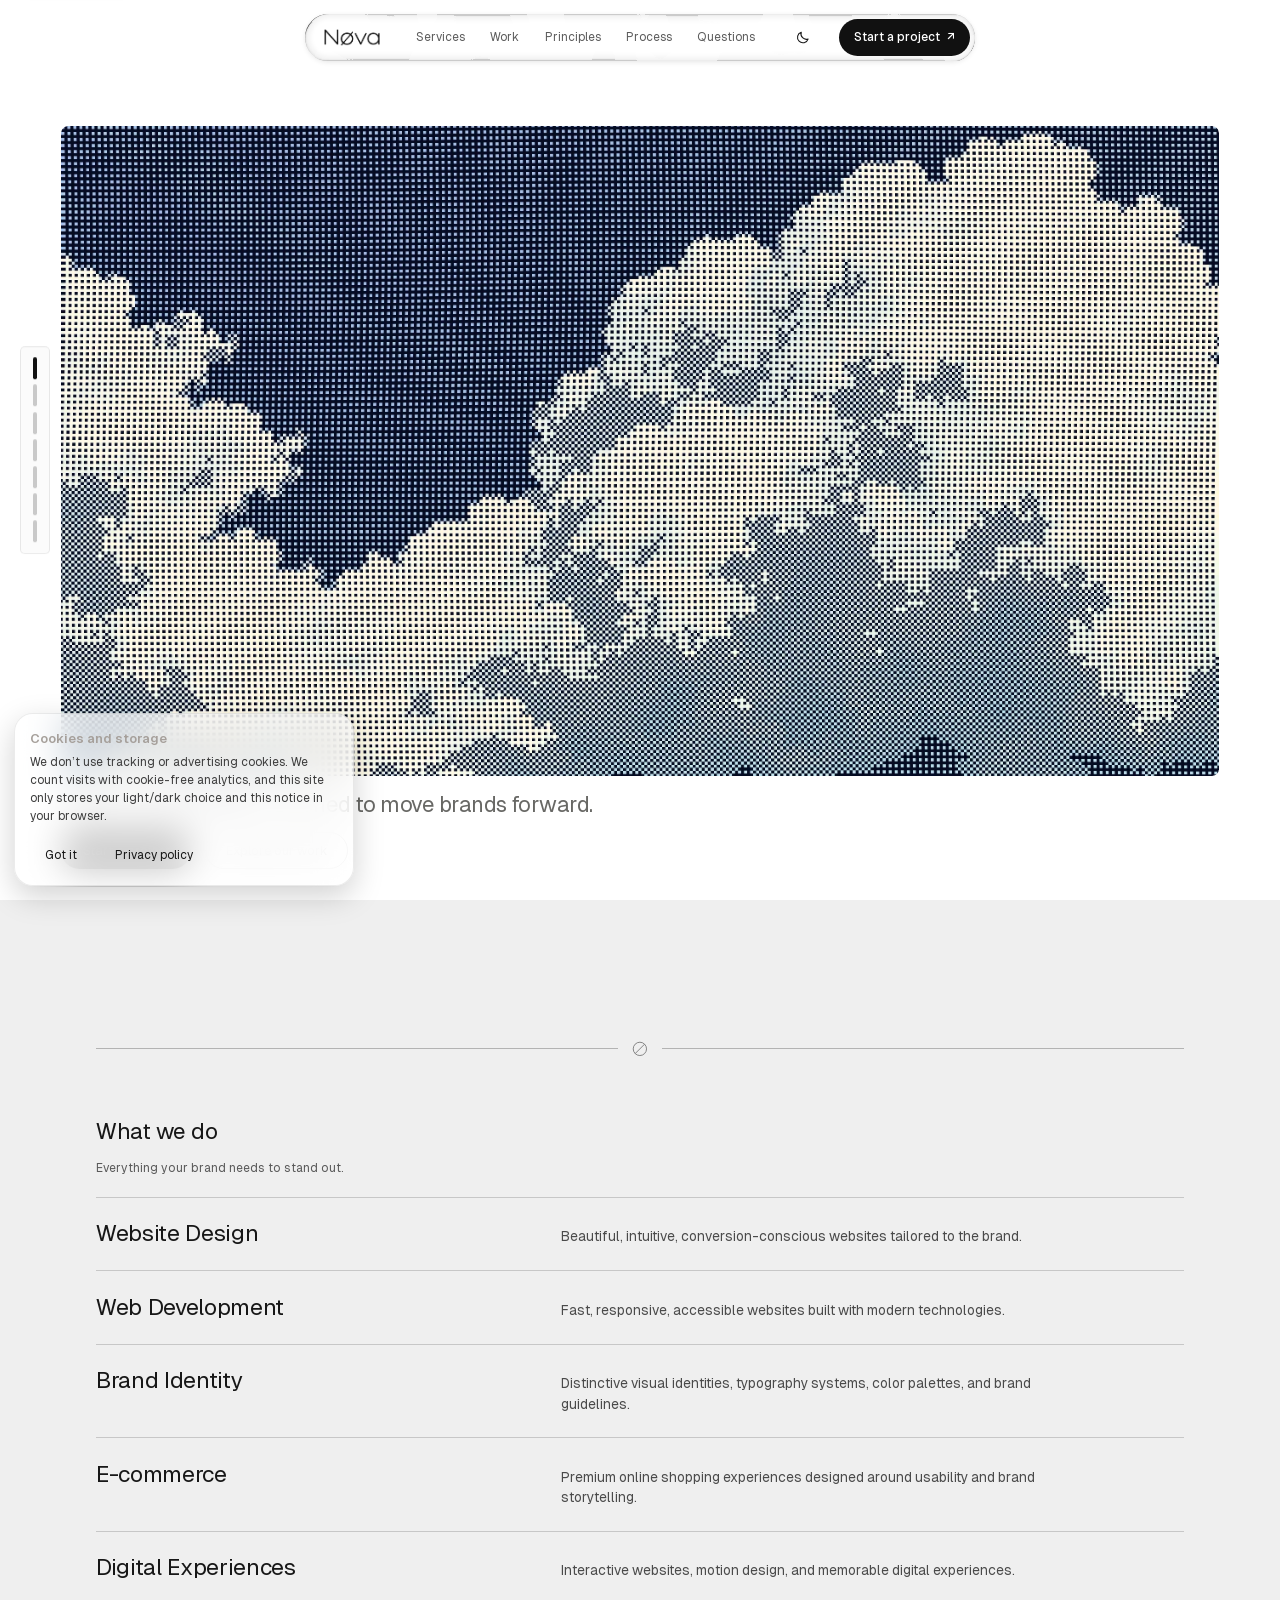
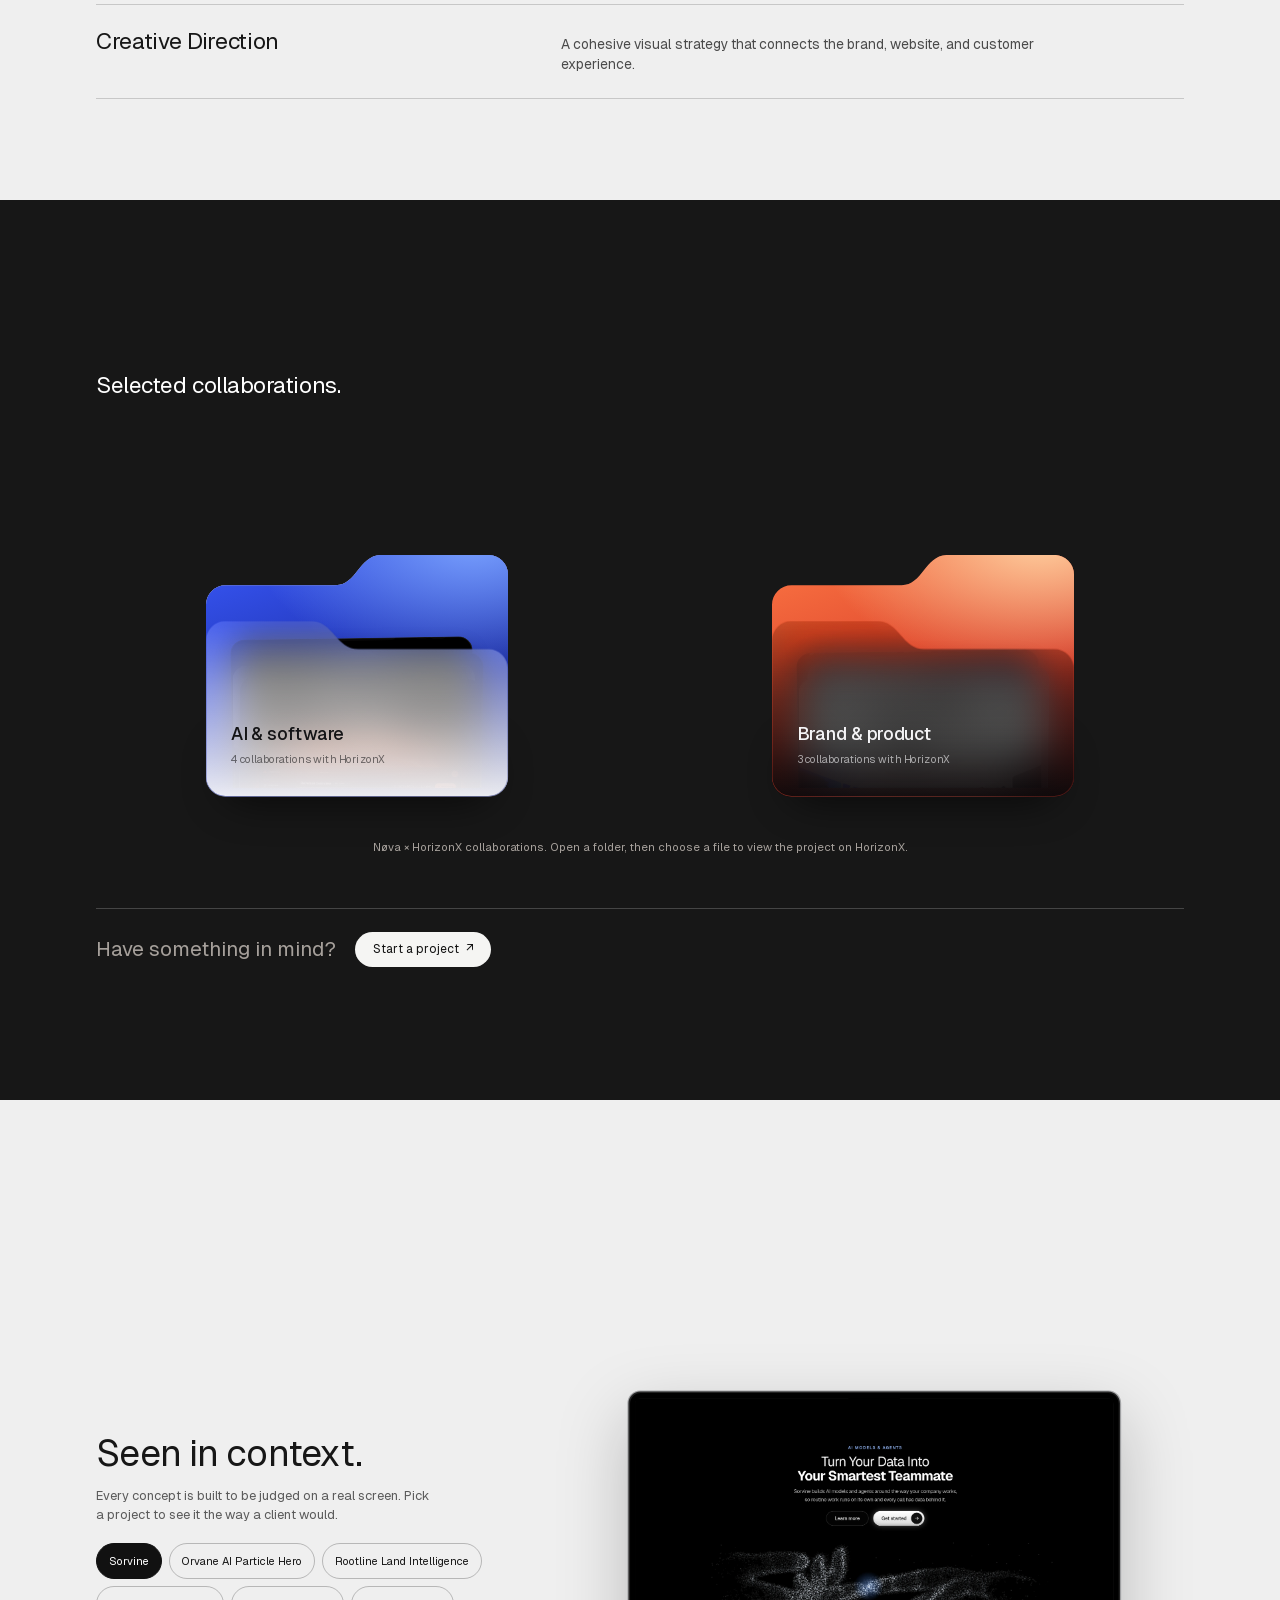
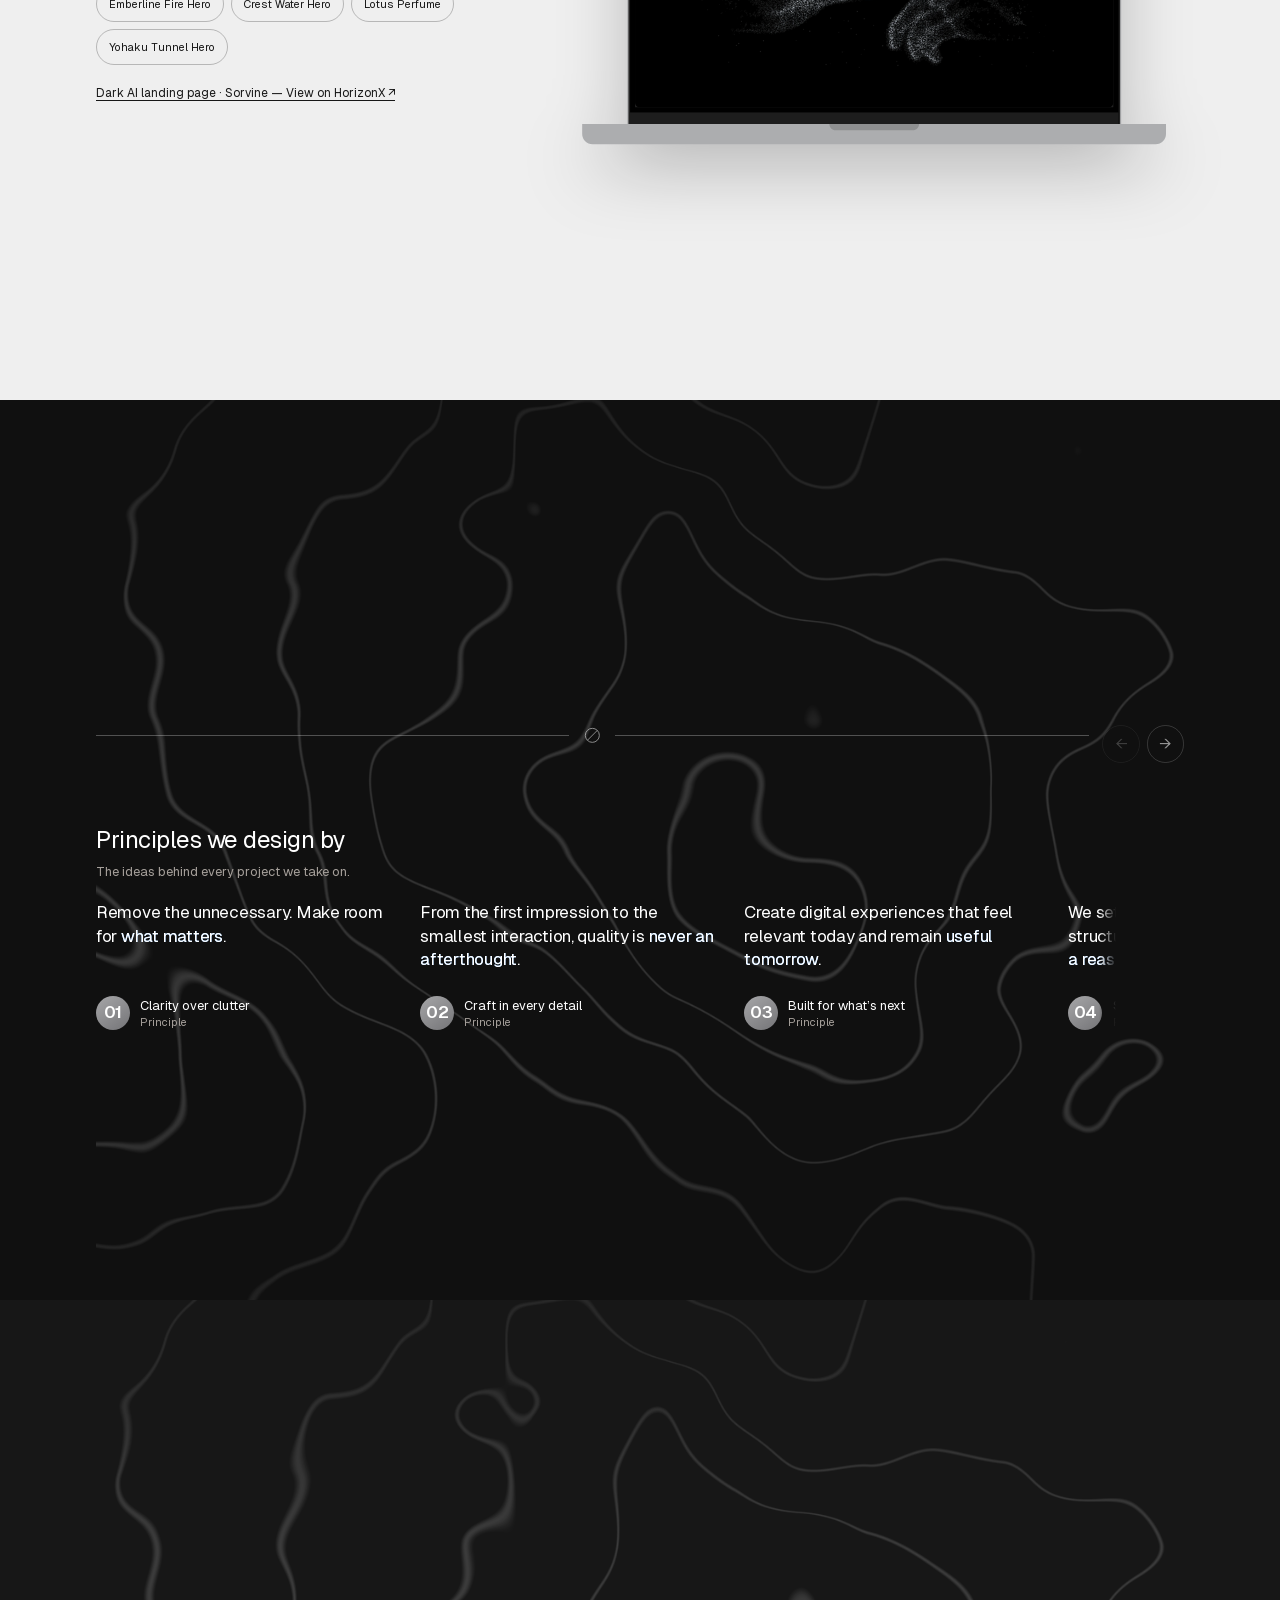
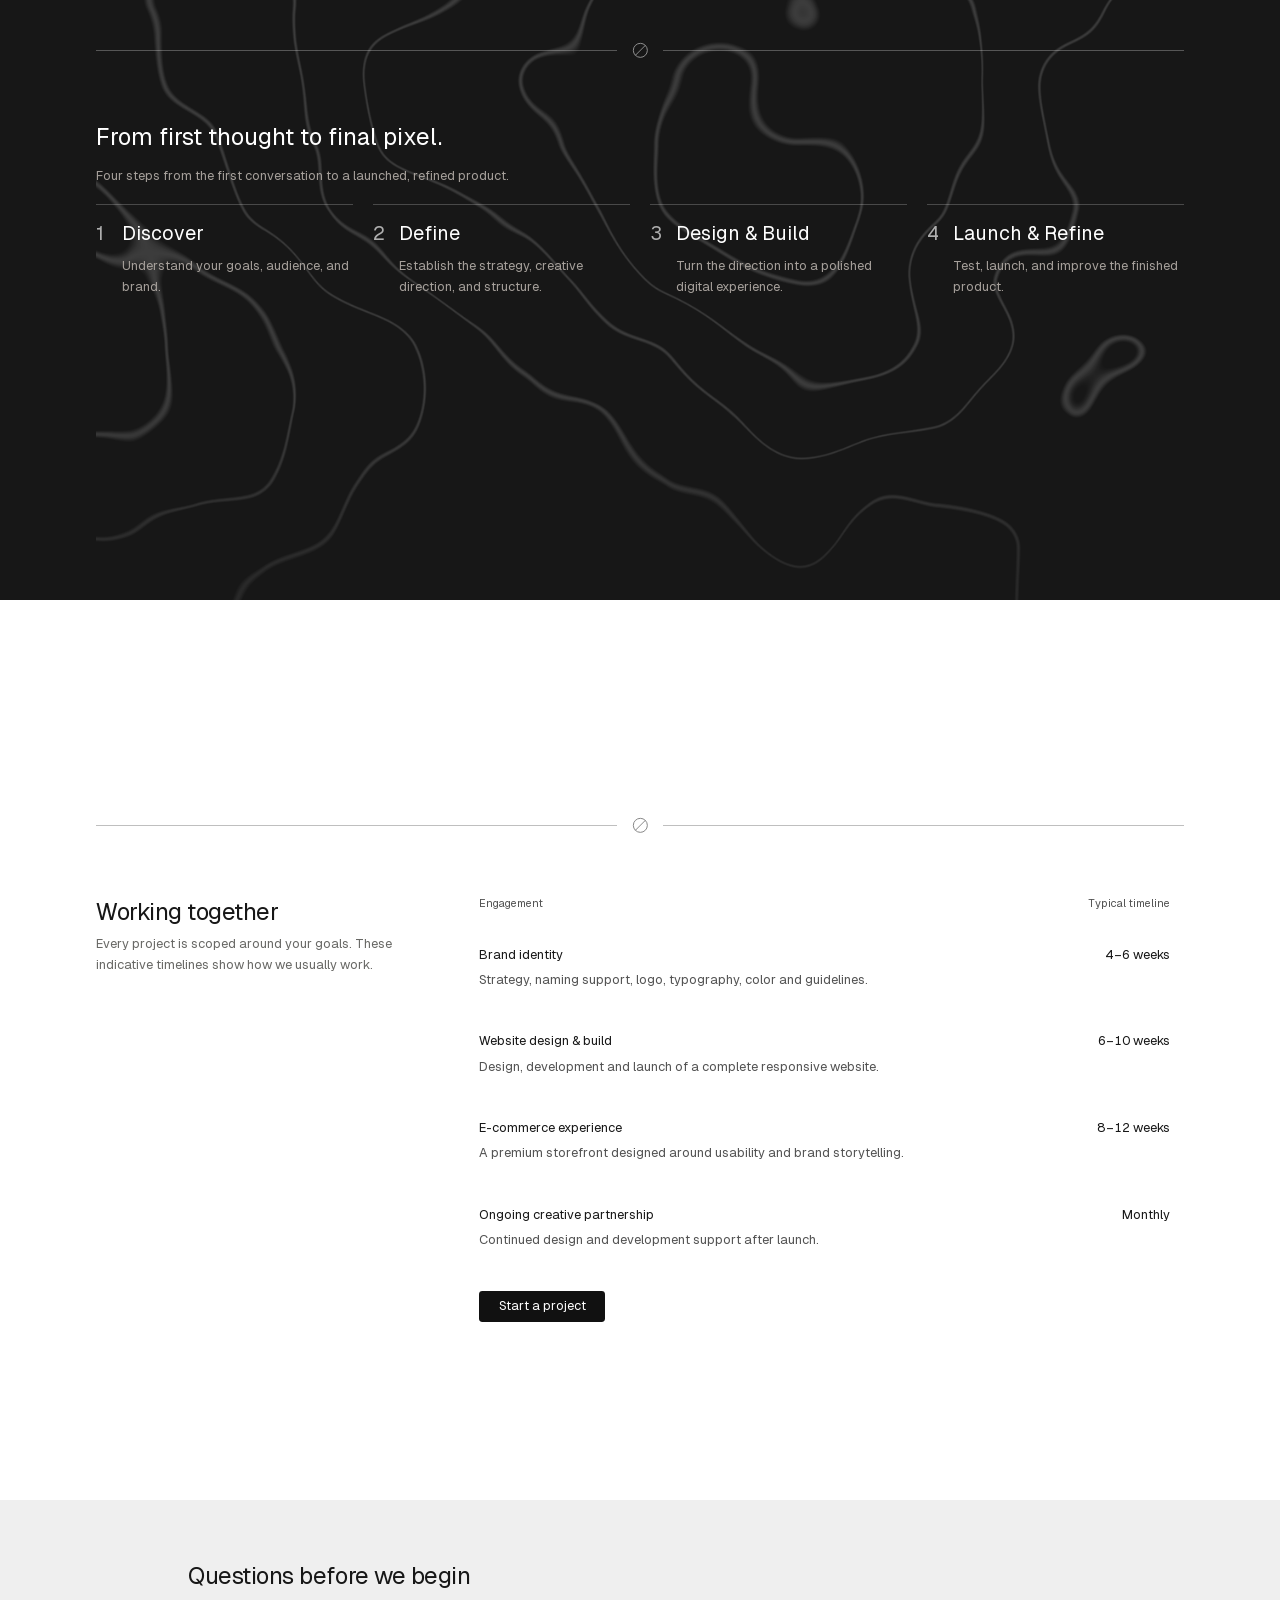
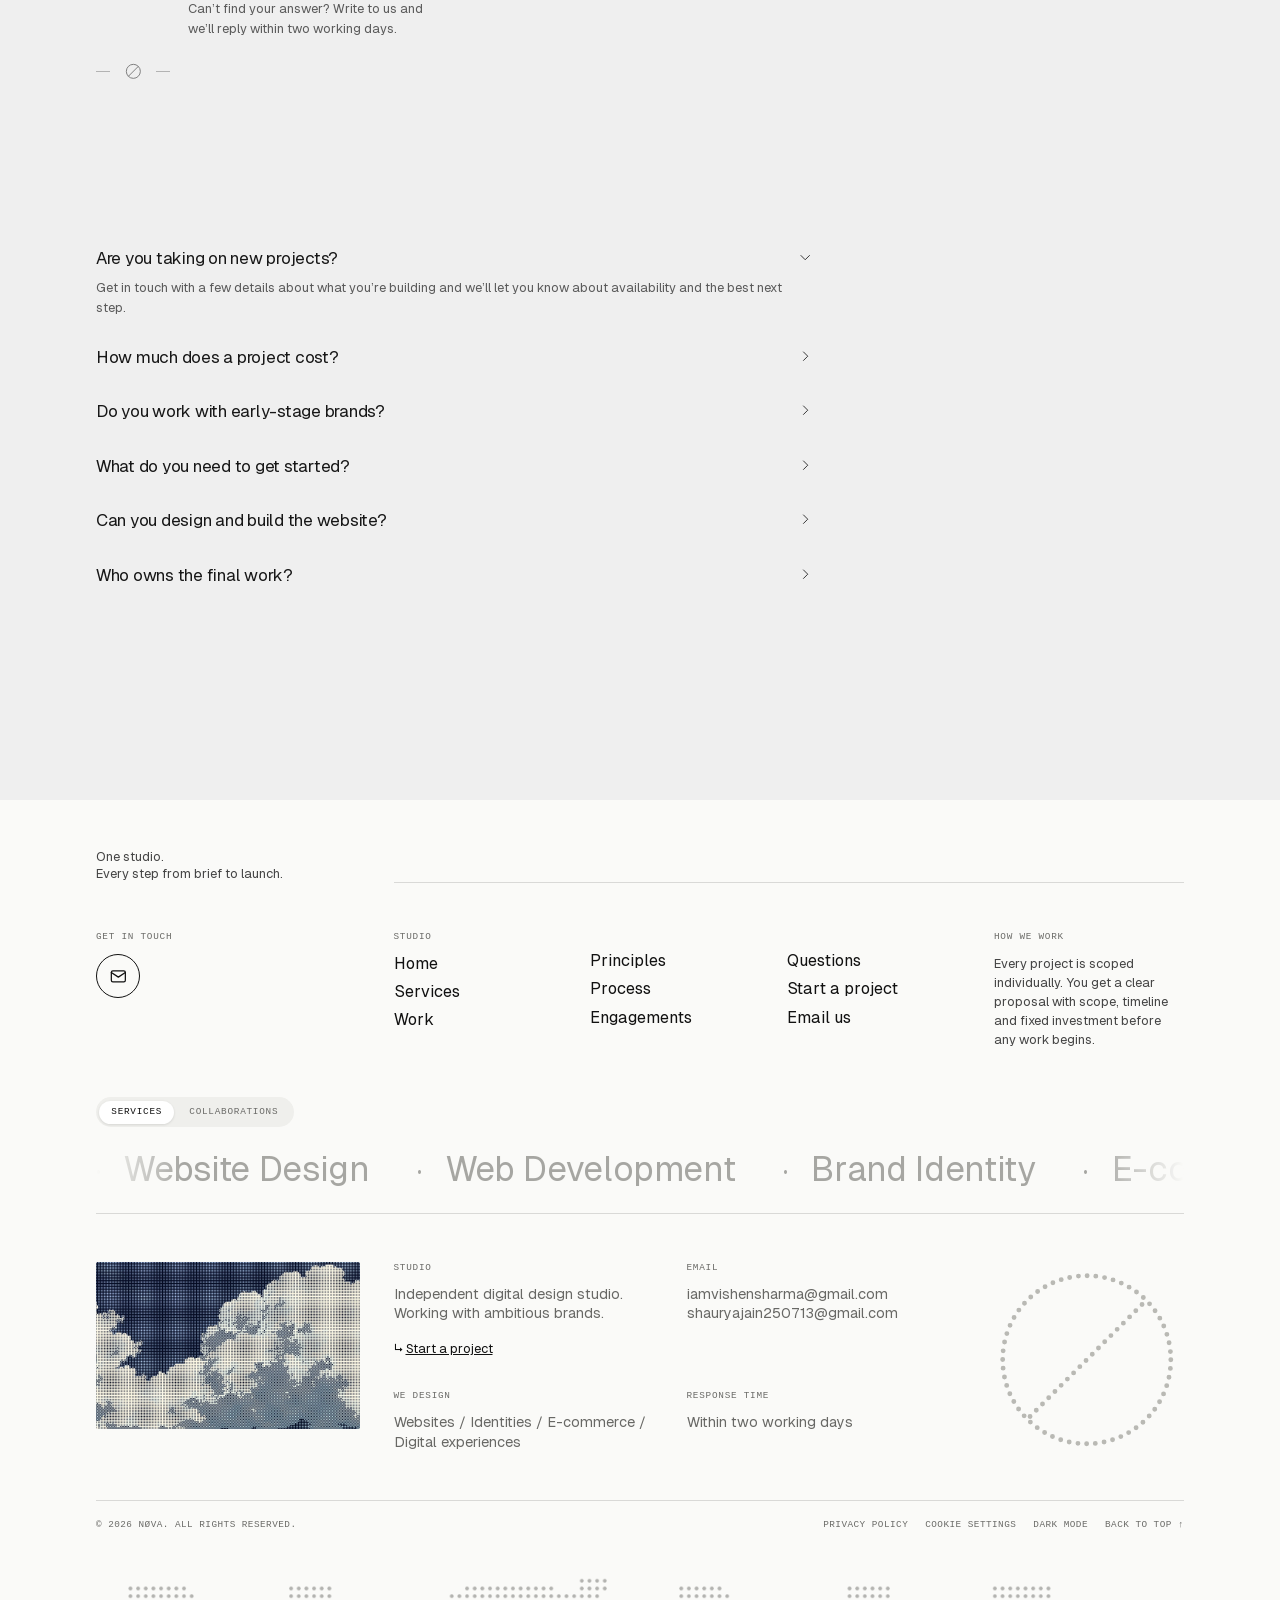
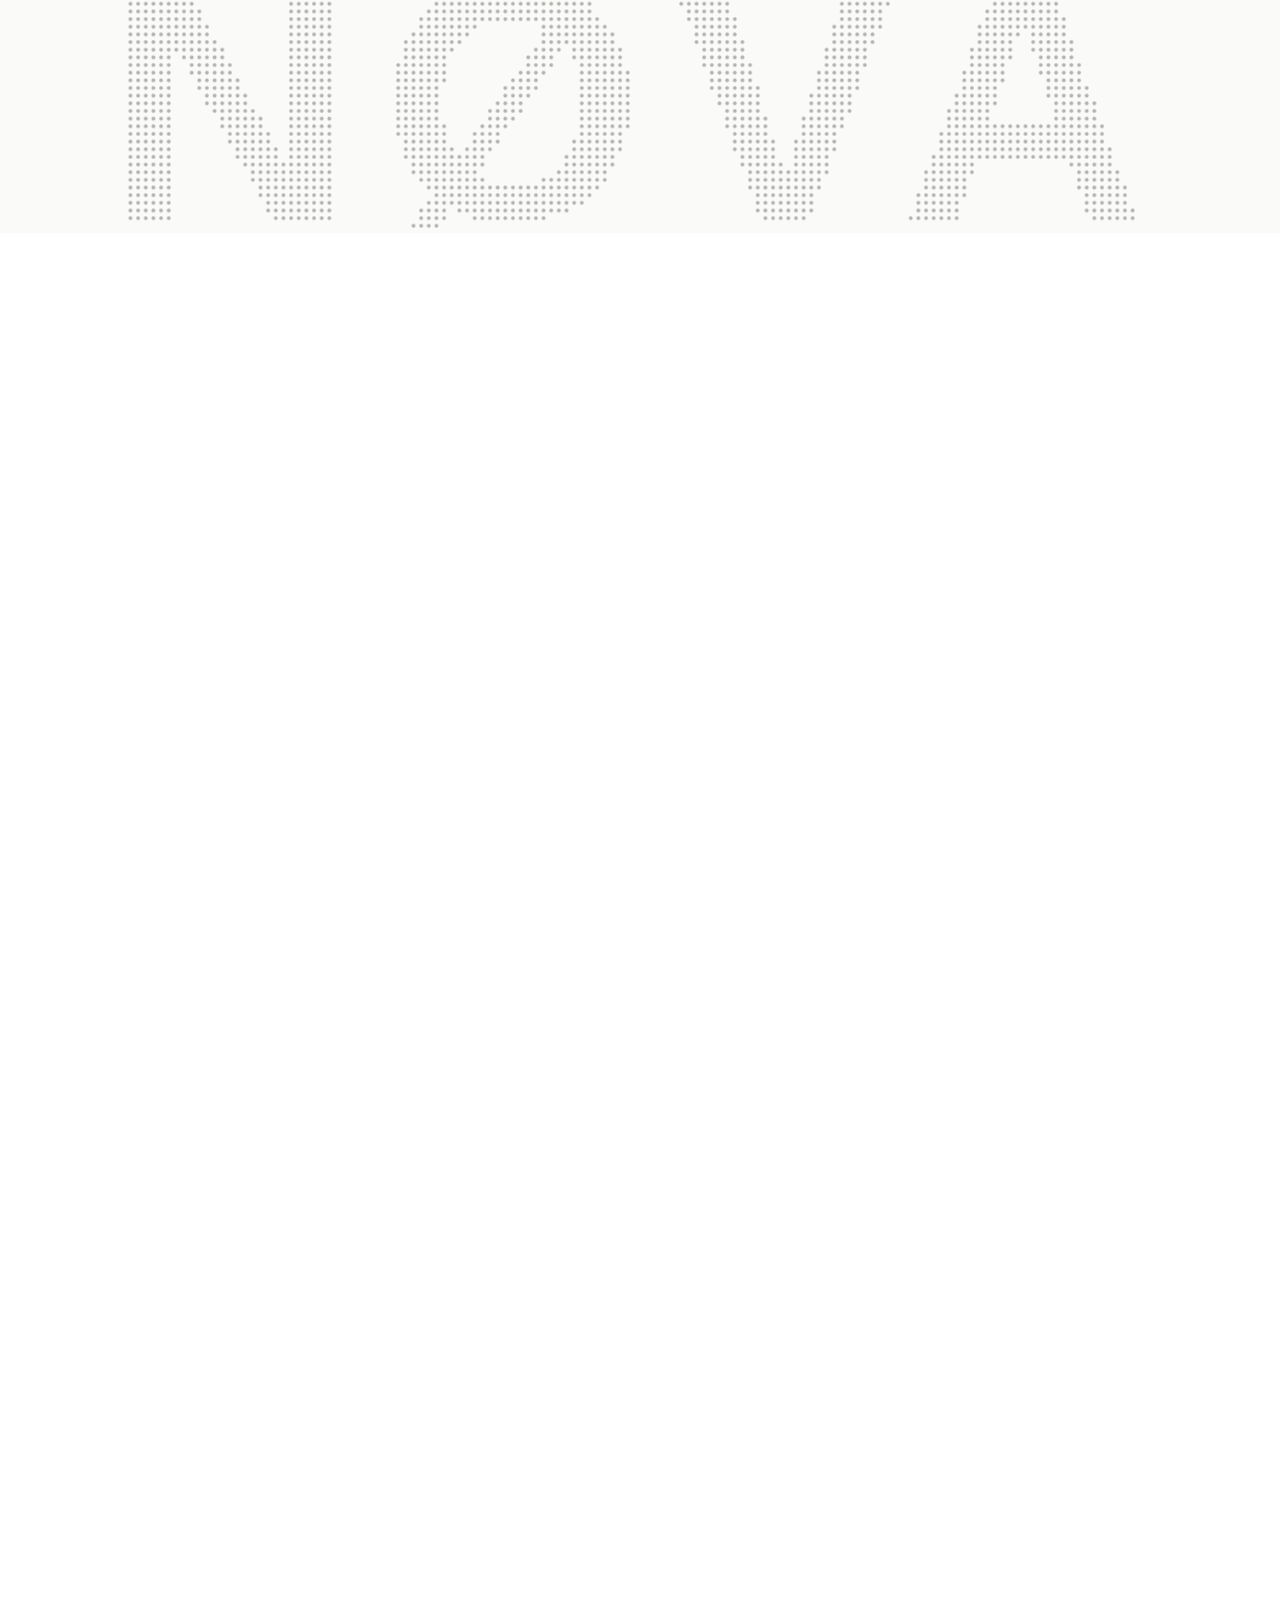
==== commit 22c4b87d: "Add Lenis smooth scroll, remove section scroll-snap Co-Authored-By: Claude Sonnet 5.5 <noreply@anthr" ====
--- a/index.html
+++ b/index.html
@@ -90,5 +90,5 @@
 <p class="ck-text">We don’t use tracking or advertising cookies. We count visits with cookie-free analytics, and this site only stores your light/dark choice and this notice in your browser.</p>
 <div class="ck-actions"><button class="ck-ok" type="button">Got it</button><button class="ck-more" data-open-privacy="" type="button">Privacy policy</button></div>
 </div>
-<script src="js/app.js"></script>
+<script src="js/lenis.min.js"></script><script src="js/app.js"></script>
 </body></html>
--- a/css/extra.css
+++ b/css/extra.css
@@ -323,8 +323,8 @@
 
 /* desktop: each section is exactly one screen, snapping one after another */
 @media(min-width:1024px) and (min-height:640px){
-html{scroll-snap-type:y mandatory;scroll-padding-top:0}
-main > section[id]:not(#site-footer),main > section.hero-nova,.ft{scroll-snap-align:start;scroll-snap-stop:always}
+html{scroll-padding-top:0}
+
 main > section[id]:not(#contact):not(#site-footer){height:calc(100svh / .85);min-height:0;overflow-y:clip;padding-top:clamp(64px,8svh,90px)!important;padding-bottom:clamp(16px,3svh,36px)!important;gap:clamp(12px,2.4svh,28px)!important}
 .svc-row{padding-top:clamp(8px,1.5svh,20px)!important;padding-bottom:clamp(8px,1.5svh,20px)!important}
 .svc-row *{line-height:1.2}
@@ -393,3 +393,10 @@
 .hero-nova h1{font-size:clamp(22px,2vw,30px)!important;line-height:1.2!important;margin:0;max-width:34ch}
 }
 @media(min-width:1024px){.hero-nova h1{max-width:none!important;white-space:nowrap}.hero-nova h1 br{display:none}.hero-nova h1 .text-muted{margin-left:.3em}}
+/* hero: wider than the page column */
+@media(min-width:1024px){.hero-nova{width:calc(100vw / .85 - 144px)!important;max-width:none!important;margin-left:calc(50% - (100vw / .85 - 144px) / 2)!important}}
+/* hero art: fill the full hero width (drop the 2:1 cap) */
+@media(min-width:1024px){.hero-nova .row-start-2{justify-content:stretch!important}.hero-nova .row-start-2>div{width:100%!important;aspect-ratio:auto!important;height:100%!important}}
+
+/* Lenis */
+html.lenis,html.lenis body{height:auto}.lenis.lenis-smooth{scroll-behavior:auto!important}.lenis.lenis-stopped{overflow:hidden}
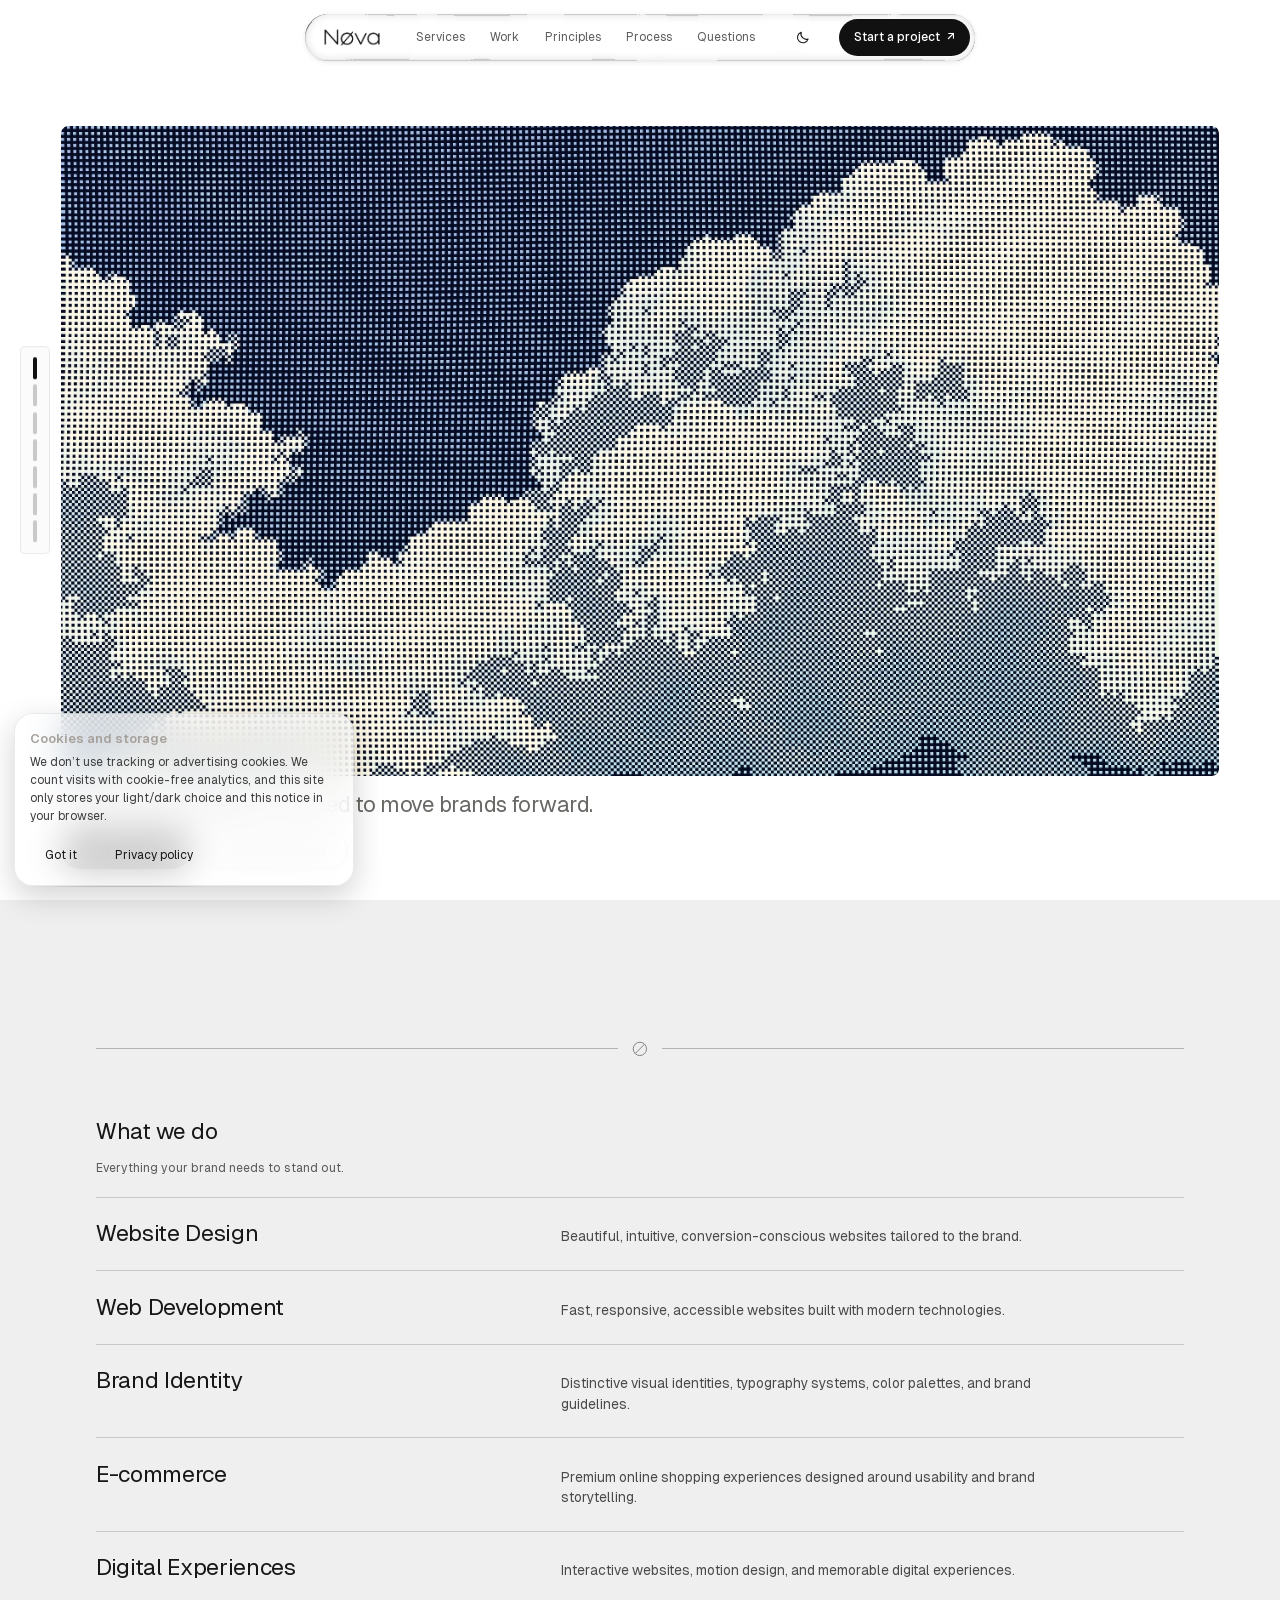
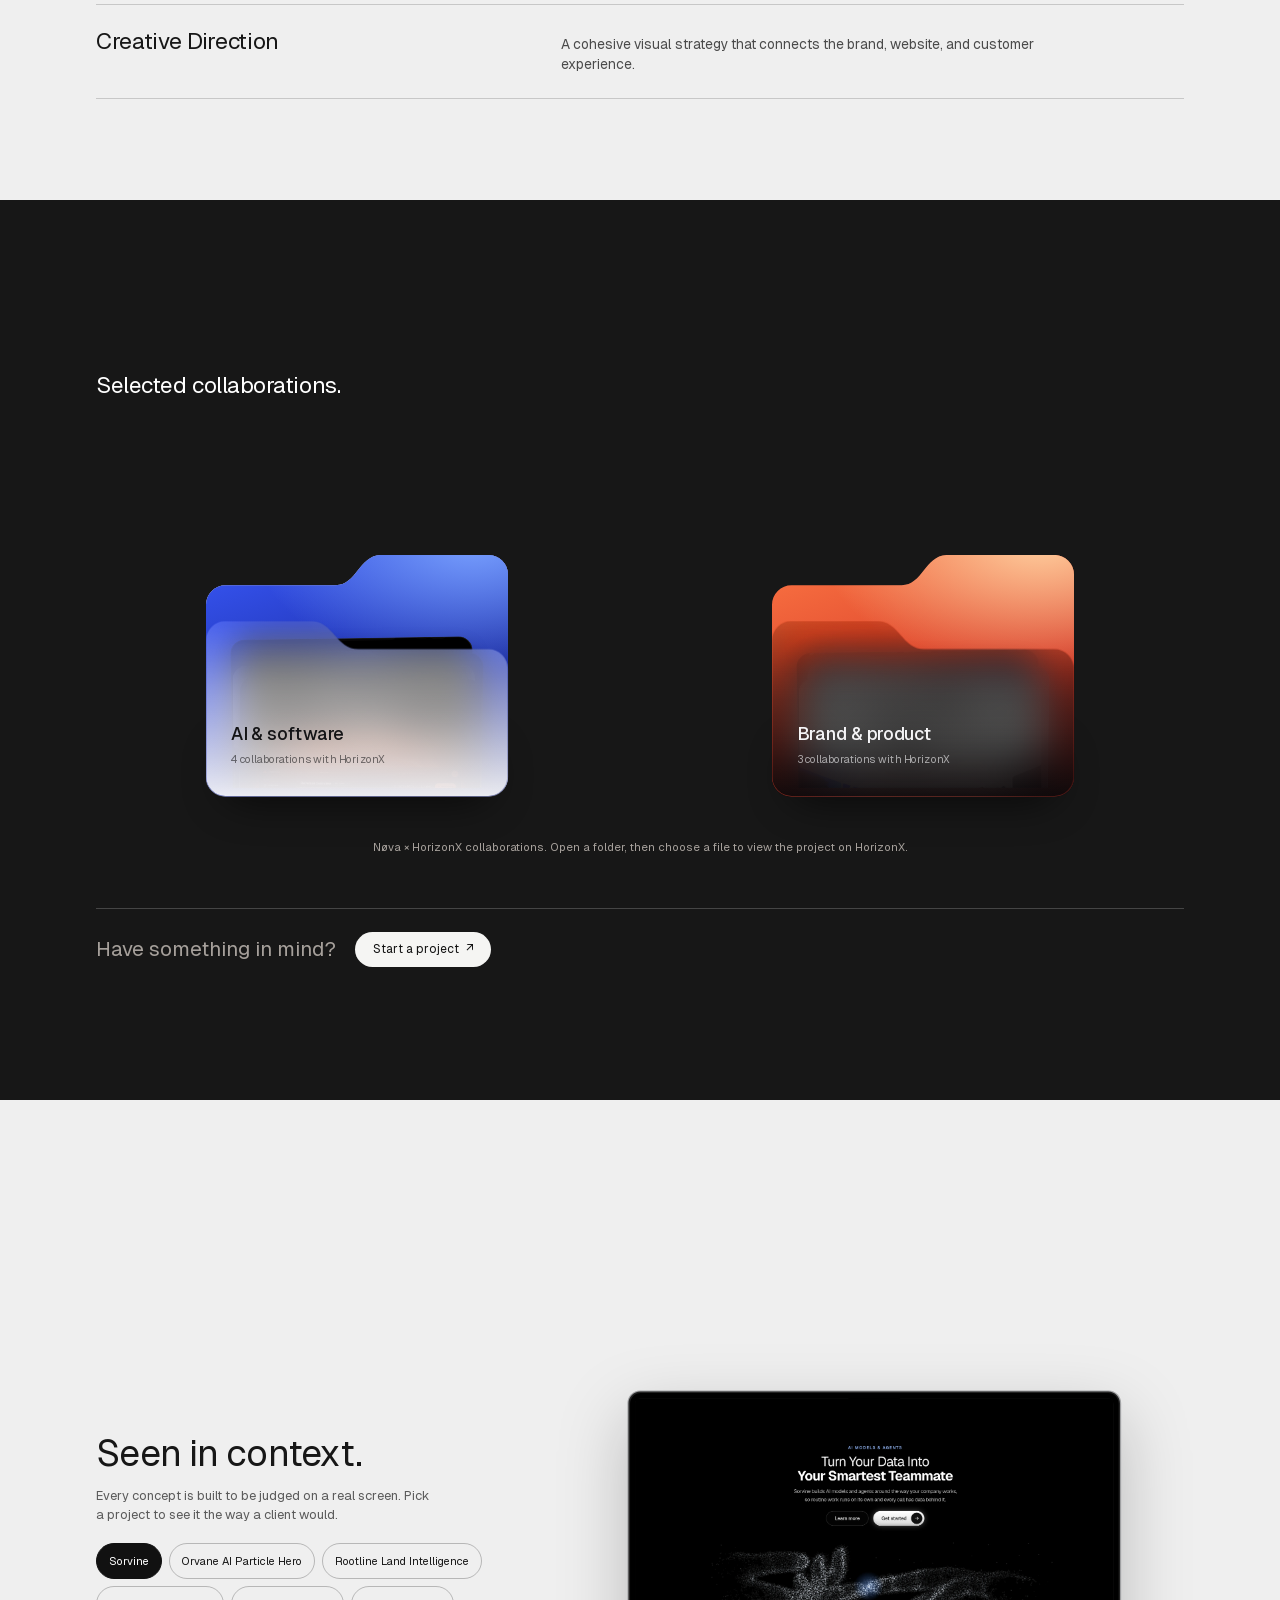
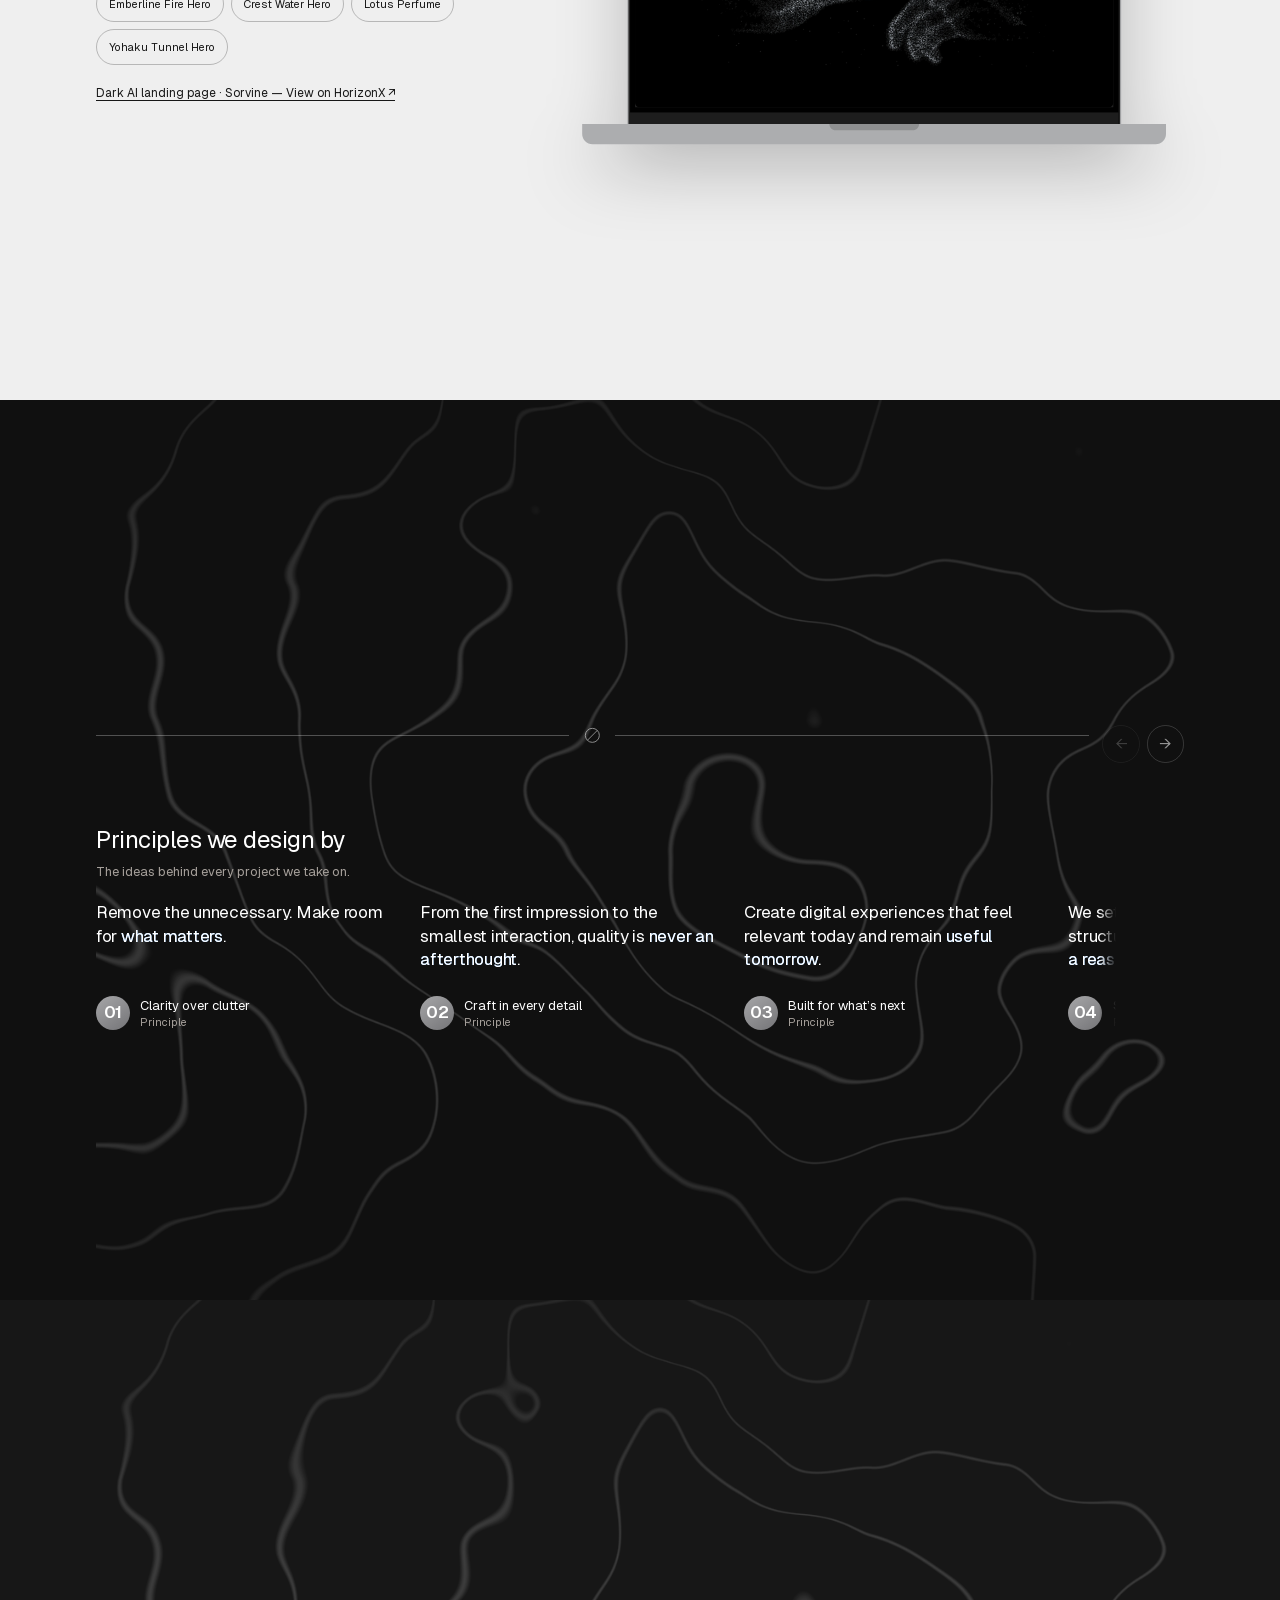
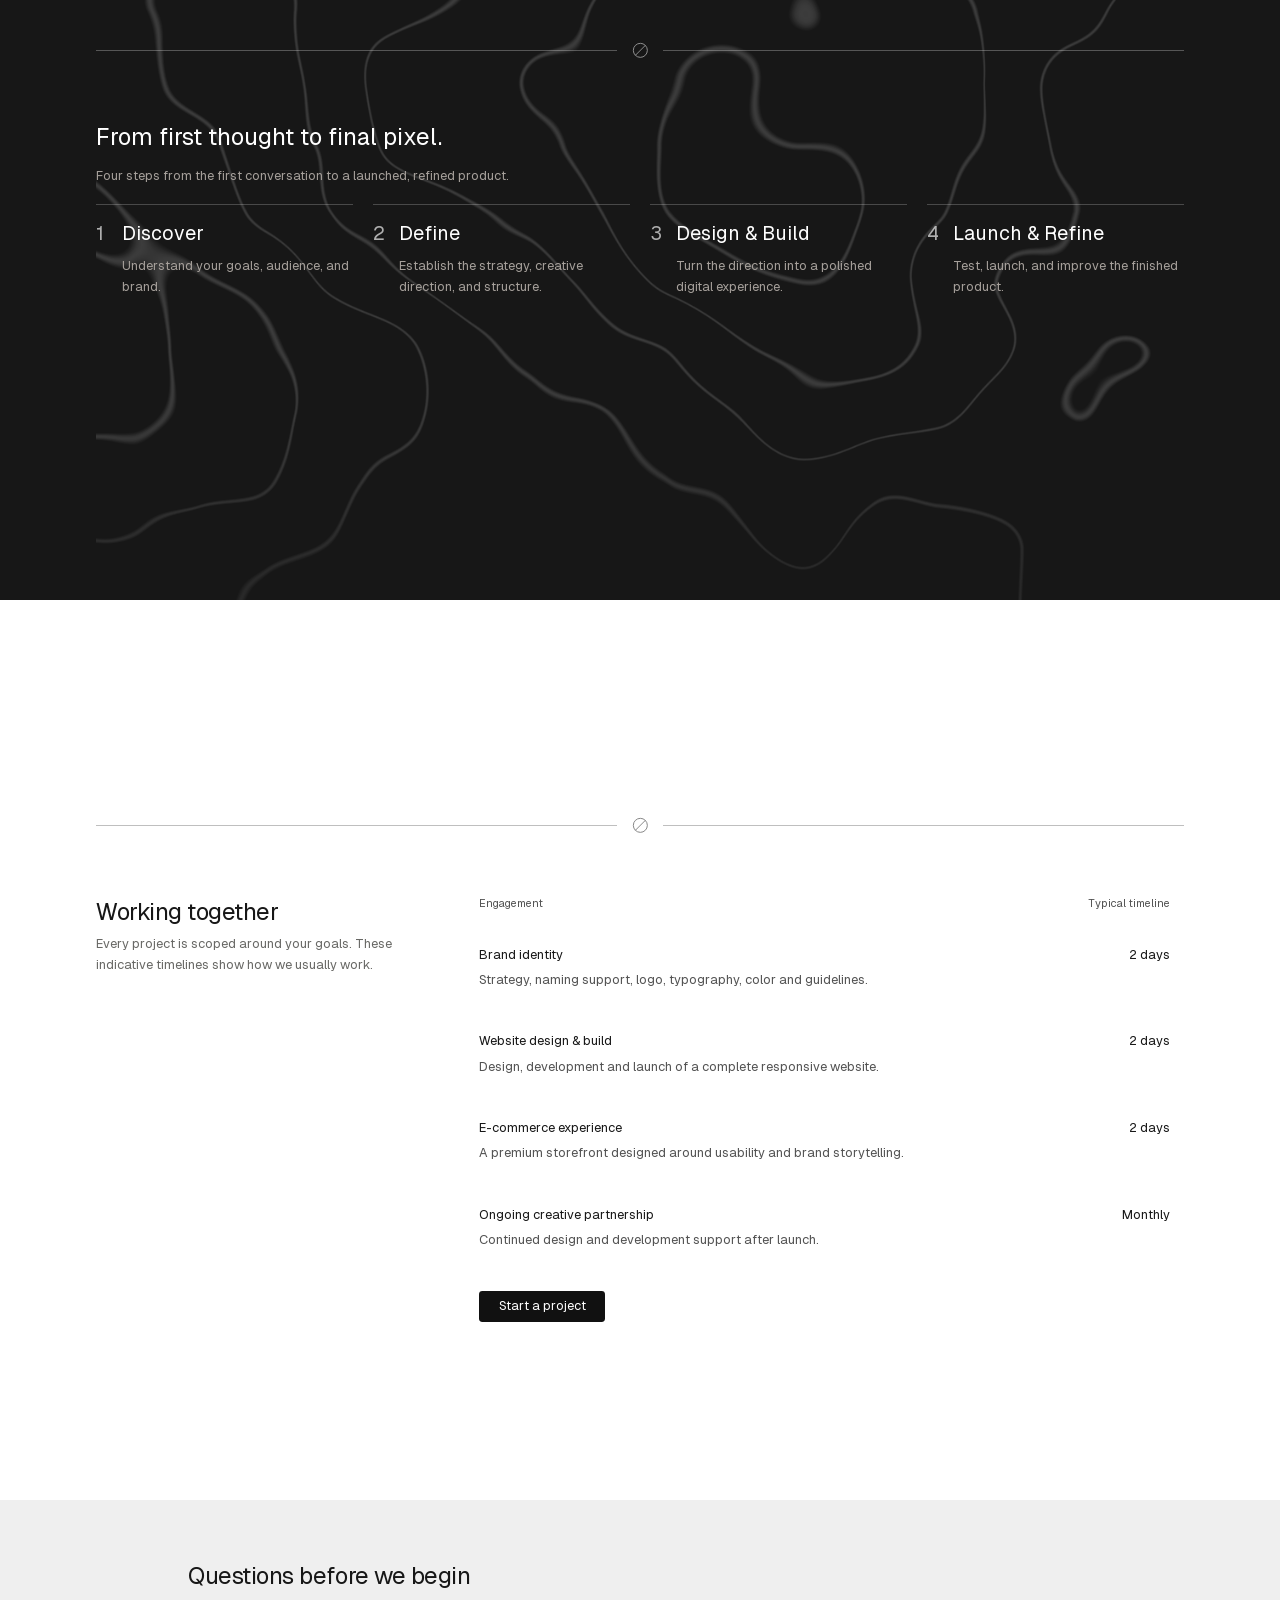
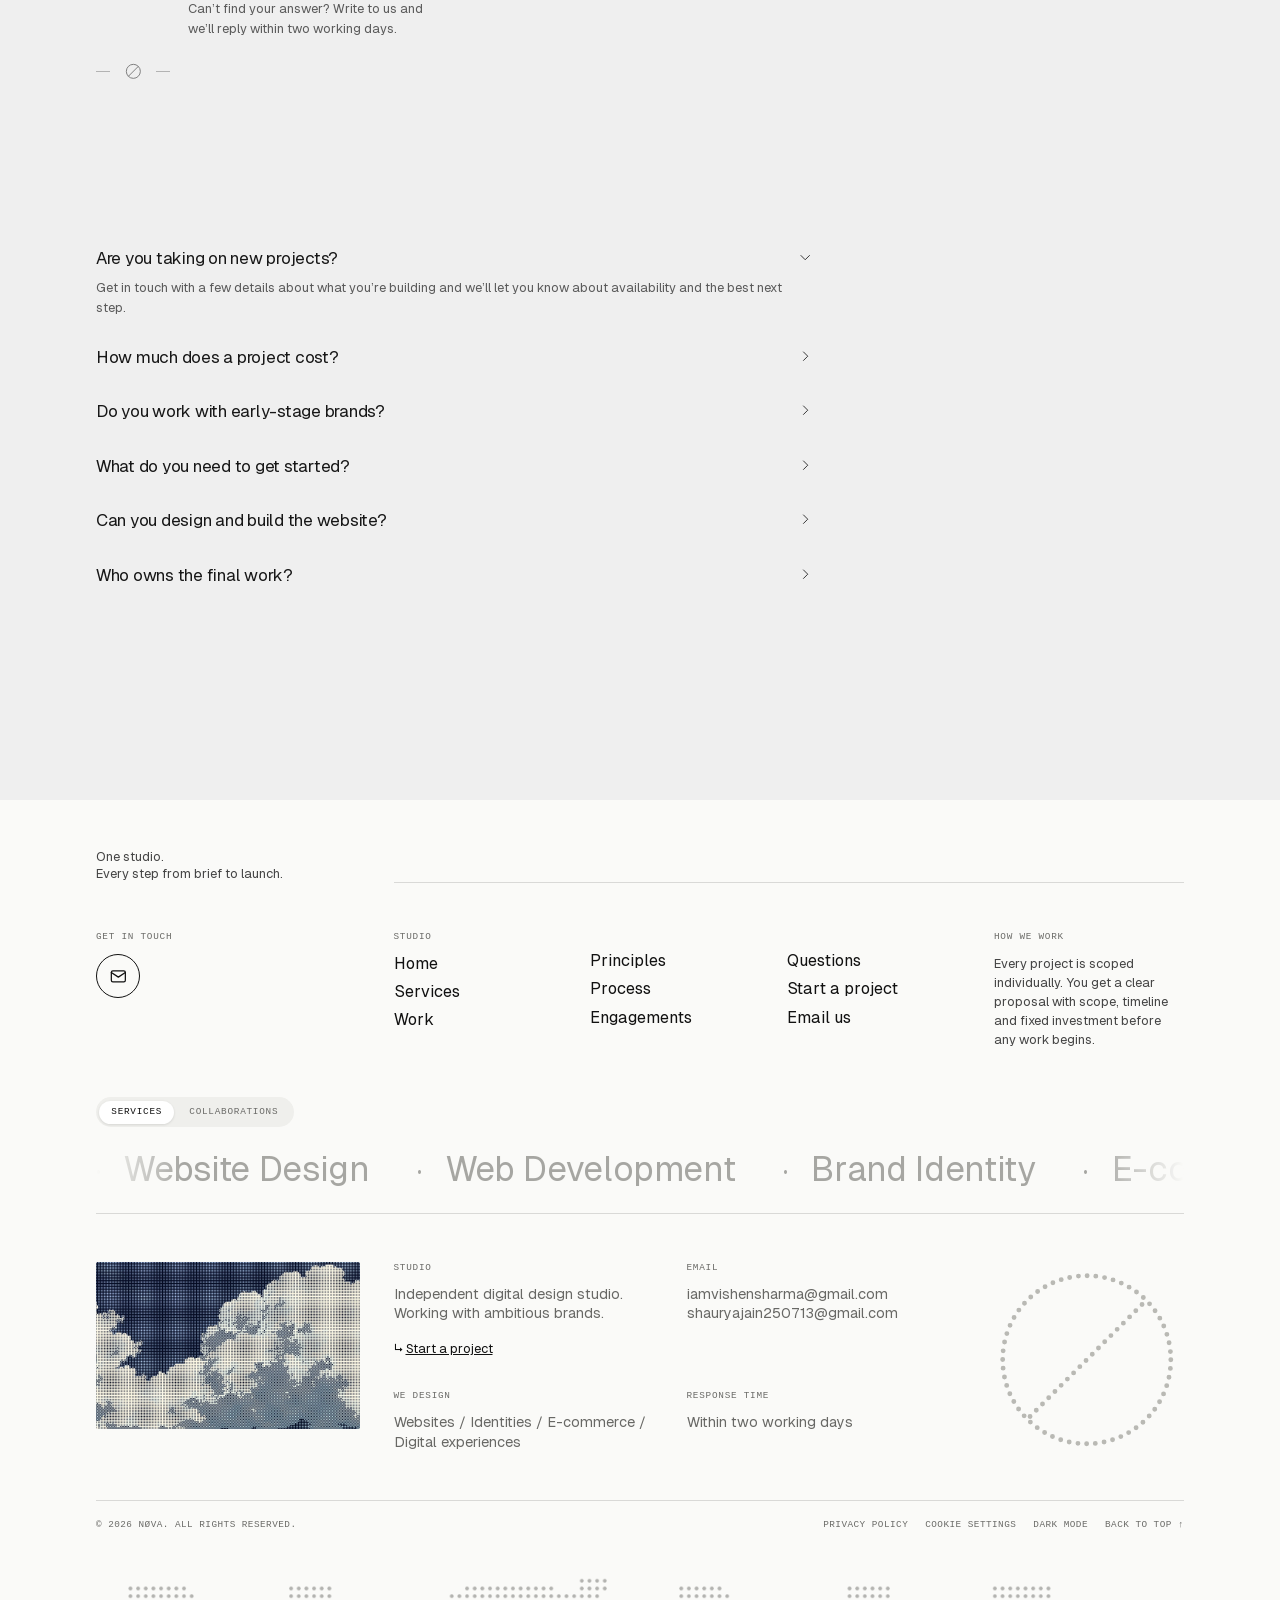
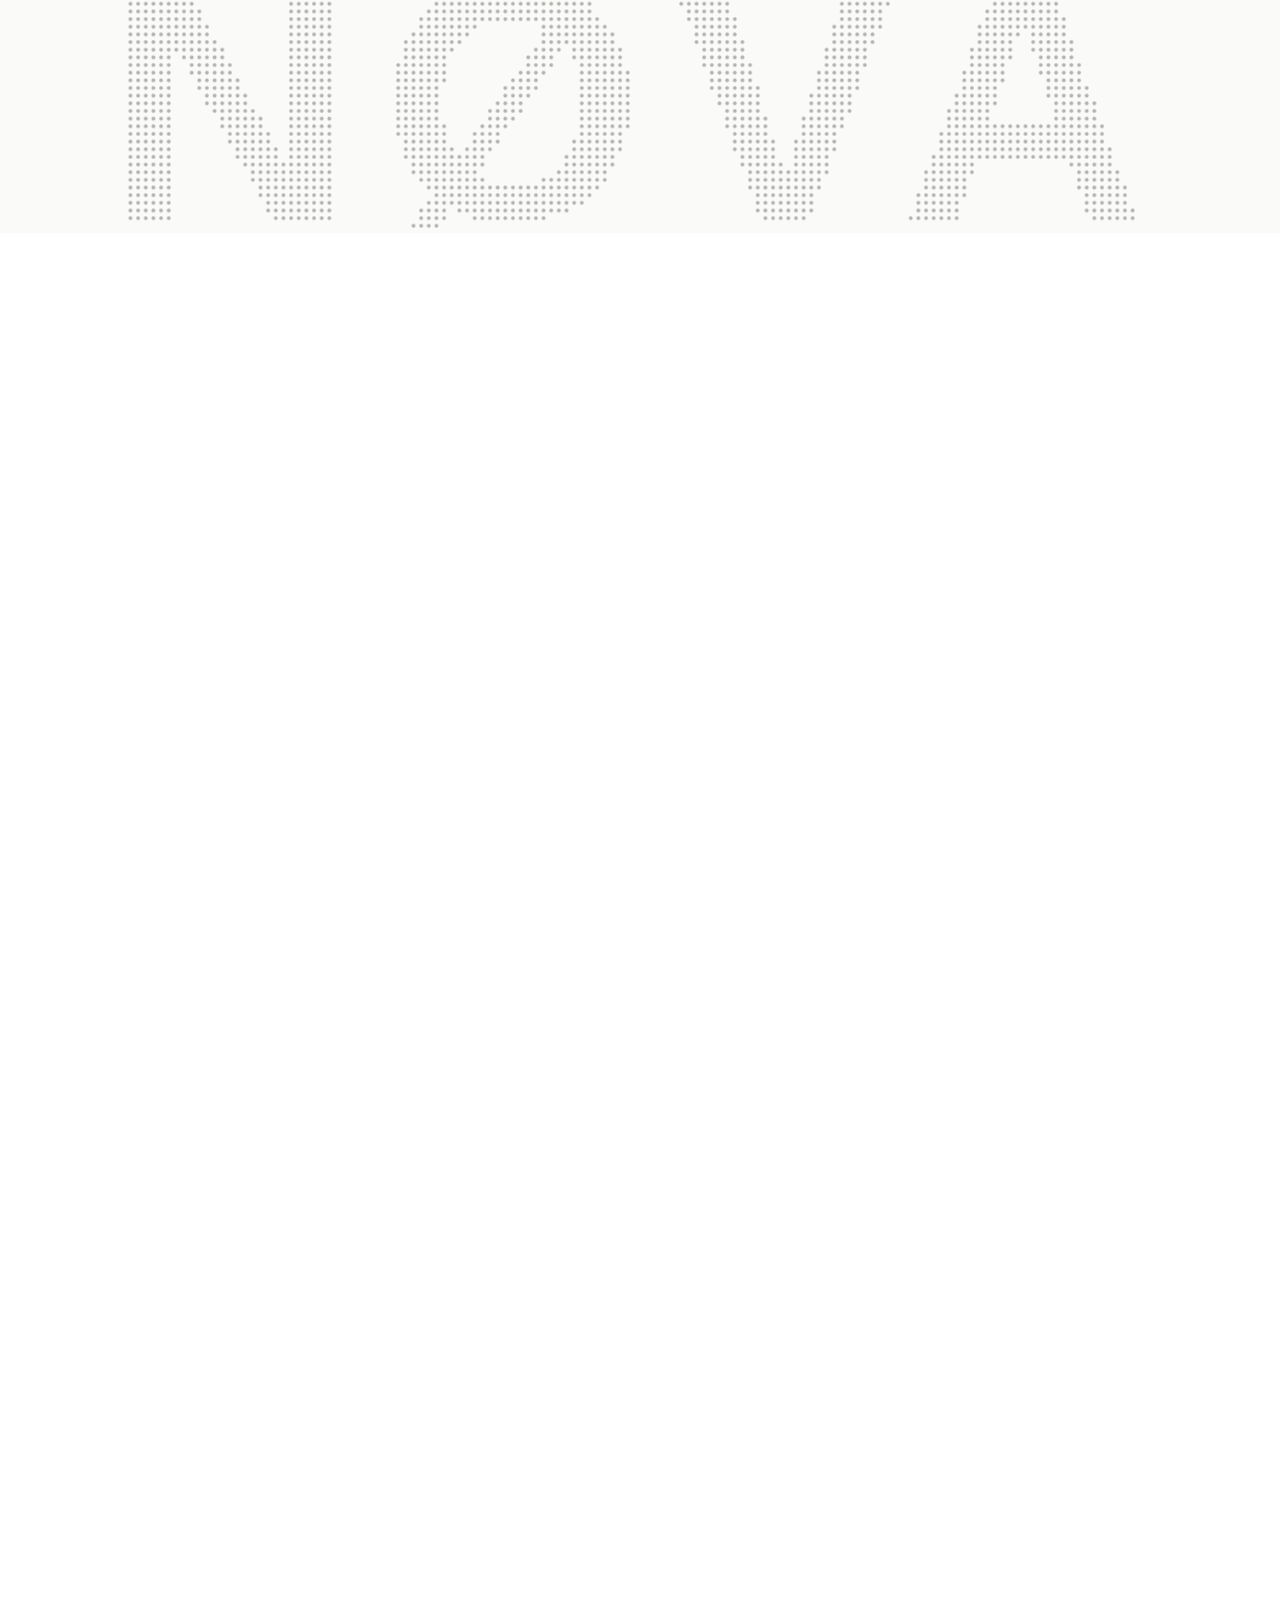
==== commit 3b5e385b: "Set engagement timelines to 2 days Co-Authored-By: Claude Sonnet 5.5 <noreply@anthropic.com> Claude-" ====
--- a/index.html
+++ b/index.html
@@ -20,7 +20,7 @@
 <a aria-label="Nøva home" class="nv__brand" href="./"><img alt="Nøva" class="nova-logo" height="20" src="assets/logo-black.png" width="66"/></a>
 <nav aria-label="Primary" class="nv__links"><a href="#care">Services</a><a href="#team">Work</a><a href="#reviews">Principles</a><a href="#first-visit">Process</a><a href="#faq">Questions</a></nav>
 <button aria-label="Switch to dark mode" aria-pressed="false" class="nv__mode" data-mode-toggle="" type="button"><svg aria-hidden="true" class="ico-moon" fill="none" height="18" stroke="currentColor" stroke-linecap="round" stroke-linejoin="round" stroke-width="1.7" viewbox="0 0 24 24" width="18"><path d="M20.5 14.2A8.5 8.5 0 0 1 9.8 3.5a8.5 8.5 0 1 0 10.7 10.7Z"></path></svg><svg aria-hidden="true" class="ico-sun" fill="none" height="18" stroke="currentColor" stroke-linecap="round" stroke-linejoin="round" stroke-width="1.7" viewbox="0 0 24 24" width="18"><circle cx="12" cy="12" r="4"></circle><path d="M12 2v2M12 20v2M4.9 4.9l1.4 1.4M17.7 17.7l1.4 1.4M2 12h2M20 12h2M4.9 19.1l1.4-1.4M17.7 6.3l1.4-1.4"></path></svg></button>
-<a class="nv__cta" href="#contact">Start a project <span aria-hidden="true" class="nv__arr">↗</span></a></div></header><header class="header-module__iPBNRq__spacing mx-auto w-[calc(100%-32px)] max-w-[1280px] mobile:w-[calc(100%-96px)] wide:w-[calc(100%-160px)] pointer-events-none fixed inset-x-0 top-0 z-10 pt-(--header-inset) max-desktop:w-[calc(100%-2*var(--header-inset))]"><div class="header-module__iPBNRq__panel pointer-events-auto relative mx-0 w-full origin-top-left overflow-hidden rounded-sm border backdrop-blur-[16px] desktop:mx-auto desktop:w-max desktop:origin-top" data-theme="light" style="--brand-hover-scale:1.1"><div class="relative left-0 flex min-h-10 w-full items-center justify-start gap-2 px-(--header-padding-x) py-(--header-padding-y) pr-[calc(32px+2*var(--header-padding-x))] desktop:left-1/2 desktop:min-h-0 desktop:w-max desktop:-translate-x-1/2 desktop:justify-center desktop:pr-(--header-padding-x)" data-reveal="brandNavigation"><a aria-label="Nøva home" class="flex items-center justify-center gap-3.5 [&amp;&gt;svg]:shrink-0" href="/"><img alt="Nøva" class="nova-logo" height="22" src="assets/logo-black.png" width="73"/></a></div><div class="hidden p-1.5 desktop:block" id="_R_2avb_"><a class="header-module__iPBNRq__appointment inline-flex w-full items-center justify-center rounded-sm border border-transparent bg-button-blue px-3 text-center text-surface-white hover:bg-button-blue-hover active:bg-button-blue-active" href="#contact" tabindex="0">Start a project</a></div></div><button aria-controls="_R_mavb_" aria-expanded="false" aria-haspopup="dialog" aria-label="Open menu" class="flex size-8 items-center justify-center rounded-sm border-0 bg-transparent text-inherit desktop:hidden pointer-events-auto absolute top-[calc(var(--header-inset)+var(--header-padding-y)+1px)] right-[calc(var(--header-padding-x)+1px)] text-surface-ink" hidden="" tabindex="0" type="button"><svg aria-hidden="true" fill="none" height="20" stroke="currentColor" stroke-width="1.5" viewbox="0 0 20 20" width="20"><path d="M3 10h14" style="transform-origin:50% 50%;transform:translateY(-3px);transform-box:fill-box"></path><path d="M3 10h14" style="transform-origin:50% 50%;transform:translateY(3px);transform-box:fill-box"></path></svg></button><dialog aria-label="Navigation menu" class="pointer-events-auto fixed inset-0 m-0 h-dvh max-h-none w-full max-w-none overflow-hidden rounded-none border-0 bg-transparent p-(--header-inset) text-surface-ink backdrop:rounded-none backdrop:bg-transparent" id="_R_mavb_"><div aria-hidden="true" class="absolute inset-0 rounded-none bg-backdrop-appointment" style="opacity:0;backdrop-filter:blur(0px)"></div><div class="header-module__iPBNRq__panel relative flex w-full flex-col overflow-hidden rounded-sm border bg-surface-subtle data-[theme=dark]:bg-surface-ink" data-theme="light" style="height:50px"><div class="flex min-h-10 shrink-0 items-center justify-between gap-4 px-(--header-padding-x) py-(--header-padding-y)"><a aria-label="Nøva home" class="flex items-center justify-center gap-3.5 [&amp;&gt;svg]:shrink-0" href="/"><img alt="Nøva" class="nova-logo" height="22" src="assets/logo-black.png" width="73"/></a><button aria-label="Close menu" class="flex size-8 items-center justify-center rounded-sm border-0 bg-transparent text-inherit desktop:hidden" tabindex="0" type="button"><svg aria-hidden="true" fill="none" height="20" stroke="currentColor" stroke-width="1.5" viewbox="0 0 20 20" width="20"><path d="M3 10h14" style="transform-origin:50% 50%;transform:translateY(-3px);transform-box:fill-box"></path><path d="M3 10h14" style="transform-origin:50% 50%;transform:translateY(3px);transform-box:fill-box"></path></svg></button></div><div class="flex min-h-0 flex-1 flex-col gap-6 px-(--header-padding-x) py-(--header-padding-y)" inert=""><div class="scroll-fade-module__JyCx6G__fade min-h-0 flex-1 overflow-y-auto overscroll-contain [scrollbar-width:none]" data-fade-end="false" data-fade-start="false" data-scroll-fade="true"><div><nav aria-label="Page sections" class="menu-links"><a href="#care">Services</a><a href="#team">Work</a><a href="#reviews">Principles</a><a href="#first-visit">Process</a><a href="#faq">Questions</a><button aria-pressed="false" class="menu-mode" data-mode-toggle="" type="button"><span class="menu-mode-label">Dark mode</span></button></nav></div></div><button aria-haspopup="dialog" class="inline-flex min-h-9 shrink-0 items-center justify-center rounded-sm border border-transparent px-4 py-1 text-center text-base tablet:px-[22px] bg-button-blue text-surface-white hover:bg-button-blue-hover active:bg-button-blue-active w-full" data-menu-item="stationary" tabindex="0" type="button">Start a project</button></div></div></dialog><dialog aria-labelledby="_R_uavb_" class="appointment-dialog-module__PXLRja__dialog pointer-events-auto fixed inset-x-0 top-auto bottom-0 m-0 max-h-[calc(100dvh-24px)] w-full max-w-none overscroll-contain rounded-t-sm border-0 bg-surface-white px-6 pb-[max(24px,env(safe-area-inset-bottom))] text-foreground shadow-[0_24px_100px_var(--shadow-light)] mobile:inset-0 mobile:m-auto mobile:max-h-[calc(100dvh-40px)] mobile:w-[min(480px,calc(100%-48px))] mobile:rounded-sm mobile:p-8" style="--contact-enter-duration:160ms;--contact-exit-duration:220ms;--contact-easing:cubic-bezier(0.22, 1, 0.36, 1)"><div aria-hidden="true" class="mx-9 grid h-8 touch-none place-items-center mobile:hidden"><span class="h-[5px] w-10 rounded-sm bg-border-handle"></span></div><button aria-label="Close dialog" class="absolute top-7 right-4 grid size-11 place-items-center rounded-lg border-0 bg-transparent text-text-secondary hover:bg-surface-subtle" tabindex="0" type="button"><svg aria-hidden="true" fill="none" height="20" stroke="currentColor" stroke-width="1.5" viewbox="0 0 20 20" width="20"><path d="m5 5 10 10M15 5 5 15"></path></svg></button><h2 class="mt-2 pr-10 text-xl mobile:mt-0" id="_R_uavb_">Start a project</h2><div class="mt-6 grid gap-8 mobile:mt-8"><a class="flex items-start gap-4 rounded-lg border-0 bg-transparent p-0 hover:text-blue" href="mailto:iamvishensharma@gmail.com?subject=Project%20inquiry" tabindex="0"><span class="flex size-[22px] shrink-0 items-center justify-center bg-surface-soft text-foreground"><svg aria-hidden="true" fill="none" height="14" stroke="currentColor" stroke-linecap="round" stroke-linejoin="round" stroke-width="1.6" viewbox="0 0 24 24" width="14"><rect height="14" rx="2" width="18" x="3" y="5"></rect><path d="m3 7 9 6 9-6"></path></svg></span><span class="min-w-0">iamvishensharma@gmail.com</span></a><div class="flex items-start gap-4 rounded-lg border-0 bg-transparent p-0"><span class="flex size-[22px] shrink-0 items-center justify-center bg-surface-soft text-foreground"><svg aria-hidden="true" fill="none" height="14" stroke="currentColor" stroke-linecap="round" stroke-linejoin="round" stroke-width="1.6" viewbox="0 0 24 24" width="14"><circle cx="12" cy="12" r="9"></circle><path d="M12 7v5l3 2"></path></svg></span><span class="min-w-0"><span class="block text-sm wrap-anywhere text-text-caption">Response time</span><span class="mt-2 block text-base wrap-anywhere">Within two working days</span></span></div></div></dialog></header><main class="mx-auto w-[calc(100%-32px)] max-w-[1280px] mobile:w-[calc(100%-96px)] wide:w-[calc(100%-160px)] relative -mt-(--header-height) flex flex-col" id="main"><aside class="pointer-events-none absolute left-[calc(50%-50vw+24px)] z-5 hidden w-10 desktop:block print:hidden" data-section-navigation="" hidden="" style="top:0;height:0"><div class="sticky top-[50svh] flex items-start" style="top:calc(50svh - 0px)"><nav aria-label="Page sections" class="pointer-events-auto relative w-10 shrink-0 overflow-hidden rounded-sm" style="width:40px;transform:none;transform-origin:0% 50% 0"><div aria-hidden="true" class="section-navigation-module__W2w5WG__palette pointer-events-none absolute inset-0 overflow-hidden rounded-[inherit] border border-(--rail-border) bg-(--rail-background) backdrop-blur-[12px]" data-rail-palette="light" inert=""><div class="flex max-h-[calc(100svh-50px)] w-[178px] flex-col gap-2 overflow-y-auto p-4 [scrollbar-width:none]"></div></div><div aria-hidden="true" class="section-navigation-module__W2w5WG__palette pointer-events-none absolute inset-0 overflow-hidden rounded-[inherit] border border-(--rail-border) bg-(--rail-background) backdrop-blur-[12px]" data-rail-palette="grey" inert=""><div class="flex max-h-[calc(100svh-50px)] w-[178px] flex-col gap-2 overflow-y-auto p-4 [scrollbar-width:none]"></div></div><div aria-hidden="true" class="section-navigation-module__W2w5WG__palette pointer-events-none absolute inset-0 overflow-hidden rounded-[inherit] border border-(--rail-border) bg-(--rail-background) backdrop-blur-[12px]" data-rail-palette="dark" inert=""><div class="flex max-h-[calc(100svh-50px)] w-[178px] flex-col gap-2 overflow-y-auto p-4 [scrollbar-width:none]"></div></div><div class="relative border border-transparent text-transparent"><div class="flex max-h-[calc(100svh-50px)] w-[178px] flex-col gap-2 overflow-y-auto p-4 [scrollbar-width:none]"></div></div></nav></div></aside><section aria-labelledby="welcome-heading" class="page-section-module__aOde2G__surface relative isolate text-foreground page-section-module__aOde2G__hero grid h-svh hero-nova" style="--section-surface:var(--background);--section-navigation-theme:light"><div class="row-start-2 flex size-full min-h-0 items-center justify-center [container-type:size] desktop:aspect-[2/1] desktop:justify-start"><div class="relative size-full min-h-0 flex-none overflow-hidden rounded-lg bg-surface-image desktop:aspect-[2/1] desktop:h-auto desktop:w-[min(100cqw,calc(100cqh*2))]" data-reveal="imageClip"><img alt="Dithered dot-grid image of clouds in a navy sky" class="object-cover object-center hero-drift" data-nimg="fill" decoding="async" fetchpriority="high" height="1080" src="images/hero-sky-lattice.webp" style="position:absolute;height:100%;width:100%;left:0;top:0;right:0;bottom:0;color:transparent" width="1920"/></div></div><div class="row-start-3 mt-8 flex min-w-0 flex-none flex-col items-start gap-6 mobile:gap-8"><h1 data-reveal="words" id="welcome-heading"><span data-reveal-token="">Digital</span> <span data-reveal-token="">experiences,</span><br/><span class="text-muted"><span data-reveal-token="">designed</span> <span data-reveal-token="">to</span> <span data-reveal-token="">move</span> <span data-reveal-token="">brands</span> <span data-reveal-token="">forward.</span></span></h1><div class="max-w-full"><div class="flex flex-wrap gap-3 mobile:gap-2.5 tablet:gap-4" data-reveal-group="100"><a class="inline-flex min-h-9 shrink-0 items-center justify-center rounded-sm border border-transparent px-4 py-1 text-center text-base tablet:px-[22px] bg-surface-ink text-surface-white hover:bg-text-address active:bg-surface-deep" data-reveal="action" href="#contact" tabindex="0">Start a project</a><dialog aria-labelledby="_R_9kbavb_" class="appointment-dialog-module__PXLRja__dialog pointer-events-auto fixed inset-x-0 top-auto bottom-0 m-0 max-h-[calc(100dvh-24px)] w-full max-w-none overscroll-contain rounded-t-sm border-0 bg-surface-white px-6 pb-[max(24px,env(safe-area-inset-bottom))] text-foreground shadow-[0_24px_100px_var(--shadow-light)] mobile:inset-0 mobile:m-auto mobile:max-h-[calc(100dvh-40px)] mobile:w-[min(480px,calc(100%-48px))] mobile:rounded-sm mobile:p-8" style="--contact-enter-duration:160ms;--contact-exit-duration:220ms;--contact-easing:cubic-bezier(0.22, 1, 0.36, 1)"><div aria-hidden="true" class="mx-9 grid h-8 touch-none place-items-center mobile:hidden"><span class="h-[5px] w-10 rounded-sm bg-border-handle"></span></div><button aria-label="Close dialog" class="absolute top-7 right-4 grid size-11 place-items-center rounded-lg border-0 bg-transparent text-text-secondary hover:bg-surface-subtle" tabindex="0" type="button"><svg aria-hidden="true" fill="none" height="20" stroke="currentColor" stroke-width="1.5" viewbox="0 0 20 20" width="20"><path d="m5 5 10 10M15 5 5 15"></path></svg></button><h2 class="mt-2 pr-10 text-xl mobile:mt-0" id="_R_9kbavb_">Start a project</h2><div class="mt-6 grid gap-8 mobile:mt-8"><a class="flex items-start gap-4 rounded-lg border-0 bg-transparent p-0 hover:text-blue" href="mailto:iamvishensharma@gmail.com?subject=Project%20inquiry" tabindex="0"><span class="flex size-[22px] shrink-0 items-center justify-center bg-surface-soft text-foreground"><svg aria-hidden="true" fill="none" height="14" stroke="currentColor" stroke-linecap="round" stroke-linejoin="round" stroke-width="1.6" viewbox="0 0 24 24" width="14"><rect height="14" rx="2" width="18" x="3" y="5"></rect><path d="m3 7 9 6 9-6"></path></svg></span><span class="min-w-0">iamvishensharma@gmail.com</span></a><div class="flex items-start gap-4 rounded-lg border-0 bg-transparent p-0"><span class="flex size-[22px] shrink-0 items-center justify-center bg-surface-soft text-foreground"><svg aria-hidden="true" fill="none" height="14" stroke="currentColor" stroke-linecap="round" stroke-linejoin="round" stroke-width="1.6" viewbox="0 0 24 24" width="14"><circle cx="12" cy="12" r="9"></circle><path d="M12 7v5l3 2"></path></svg></span><span class="min-w-0"><span class="block text-sm wrap-anywhere text-text-caption">Response time</span><span class="mt-2 block text-base wrap-anywhere">Within two working days</span></span></div></div></dialog><a class="inline-flex min-h-9 shrink-0 items-center justify-center rounded-sm border border-transparent px-4 py-1 text-center text-base tablet:px-[22px] bg-transparent text-surface-ink hover:bg-surface-hover hover:text-button-blue-hover active:bg-surface-soft active:text-button-blue-active" data-reveal="action" href="#team" tabindex="0">Explore our work</a></div></div></div></section><section aria-labelledby="care-heading" class="page-section-module__aOde2G__surface relative isolate text-foreground py-20 mobile:py-28 tablet:py-36 flex flex-col gap-7 mobile:gap-10" id="care" style="--section-surface:var(--surface-soft);--section-navigation-theme:grey;--muted:var(--text-on-soft)"><div aria-hidden="true" class="ov-div"><span></span><svg focusable="false" viewbox="0 0 24 24"><circle cx="12" cy="12" fill="none" r="9" stroke="currentColor" stroke-width="1.2"></circle><path d="M5.6 18.4 L18.4 5.6" stroke="currentColor" stroke-width="1.2"></path></svg><span></span></div><div><h2 data-reveal="words" id="care-heading"><span data-reveal-token="">What</span> <span data-reveal-token="">we</span> <span data-reveal-token="">do</span></h2><p class="mt-4 text-balance text-base tablet:max-w-[calc((100%-24px)/2)]" data-reveal="lines"><span data-reveal-token="">Everything</span> <span data-reveal-token="">your</span> <span data-reveal-token="">brand</span> <span data-reveal-token="">needs</span> <span data-reveal-token="">to</span> <span data-reveal-token="">stand</span> <span data-reveal-token="">out.</span></p></div><div class="grid grid-cols-1 gap-x-6 gap-y-7 compact:grid-cols-2 compact:gap-y-8 mobile:grid-cols-6 tablet:grid-cols-12 tablet:gap-y-6 svc-list" data-reveal-group="100"><article class="flex min-h-[280px] min-w-0 flex-col justify-between gap-10 bg-surface-white p-5 mobile:col-span-3 mobile:min-h-[360px] mobile:p-6 [&amp;:nth-child(2)]:bg-blue [&amp;:nth-child(2)]:text-surface-white [&amp;:nth-child(2)_p]:text-surface-white [&amp;:nth-child(3)]:bg-border-handle [&amp;:nth-child(4)]:bg-surface-subtle svc-row" data-reveal="lift"><h3 class="mb-2.5 mobile:mb-4">Website Design</h3><p class="text-text-secondary max-compact:max-w-[390px]">Beautiful, intuitive, conversion-conscious websites tailored to the brand.</p></article><article class="flex min-h-[280px] min-w-0 flex-col justify-between gap-10 bg-surface-white p-5 mobile:col-span-3 mobile:min-h-[360px] mobile:p-6 [&amp;:nth-child(2)]:bg-blue [&amp;:nth-child(2)]:text-surface-white [&amp;:nth-child(2)_p]:text-surface-white [&amp;:nth-child(3)]:bg-border-handle [&amp;:nth-child(4)]:bg-surface-subtle svc-row" data-reveal="lift"><h3 class="mb-2.5 mobile:mb-4">Web Development</h3><p class="text-text-secondary max-compact:max-w-[390px]">Fast, responsive, accessible websites built with modern technologies.</p></article><article class="flex min-h-[280px] min-w-0 flex-col justify-between gap-10 bg-surface-white p-5 mobile:col-span-3 mobile:min-h-[360px] mobile:p-6 [&amp;:nth-child(2)]:bg-blue [&amp;:nth-child(2)]:text-surface-white [&amp;:nth-child(2)_p]:text-surface-white [&amp;:nth-child(3)]:bg-border-handle [&amp;:nth-child(4)]:bg-surface-subtle svc-row" data-reveal="lift"><h3 class="mb-2.5 mobile:mb-4">Brand Identity</h3><p class="text-text-secondary max-compact:max-w-[390px]">Distinctive visual identities, typography systems, color palettes, and brand guidelines.</p></article><article class="flex min-h-[280px] min-w-0 flex-col justify-between gap-10 bg-surface-white p-5 mobile:col-span-3 mobile:min-h-[360px] mobile:p-6 [&amp;:nth-child(2)]:bg-blue [&amp;:nth-child(2)]:text-surface-white [&amp;:nth-child(2)_p]:text-surface-white [&amp;:nth-child(3)]:bg-border-handle [&amp;:nth-child(4)]:bg-surface-subtle svc-row" data-reveal="lift"><h3 class="mb-2.5 mobile:mb-4">E-commerce</h3><p class="text-text-secondary max-compact:max-w-[390px]">Premium online shopping experiences designed around usability and brand storytelling.</p></article><article class="flex min-h-[280px] min-w-0 flex-col justify-between gap-10 bg-surface-white p-5 mobile:col-span-3 mobile:min-h-[360px] mobile:p-6 [&amp;:nth-child(2)]:bg-blue [&amp;:nth-child(2)]:text-surface-white [&amp;:nth-child(2)_p]:text-surface-white [&amp;:nth-child(3)]:bg-border-handle [&amp;:nth-child(4)]:bg-surface-subtle svc-row" data-reveal="lift"><h3 class="mb-2.5 mobile:mb-4">Digital Experiences</h3><p class="text-text-secondary max-compact:max-w-[390px]">Interactive websites, motion design, and memorable digital experiences.</p></article><article class="flex min-h-[280px] min-w-0 flex-col justify-between gap-10 bg-surface-white p-5 mobile:col-span-3 mobile:min-h-[360px] mobile:p-6 [&amp;:nth-child(2)]:bg-blue [&amp;:nth-child(2)]:text-surface-white [&amp;:nth-child(2)_p]:text-surface-white [&amp;:nth-child(3)]:bg-border-handle [&amp;:nth-child(4)]:bg-surface-subtle svc-row" data-reveal="lift"><h3 class="mb-2.5 mobile:mb-4">Creative Direction</h3><p class="text-text-secondary max-compact:max-w-[390px]">A cohesive visual strategy that connects the brand, website, and customer experience.</p></article></div></section><section aria-labelledby="team-heading" class="page-section-module__aOde2G__surface relative isolate text-foreground py-20 mobile:py-28 tablet:py-36 flex flex-col gap-7 mobile:gap-10" id="team" style="--section-surface:var(--surface-ink);--section-navigation-theme:dark;--foreground:var(--surface-white)"><h2 data-reveal="words" id="team-heading"><span data-reveal-token="">Selected</span> <span data-reveal-token="">collaborations.</span></h2><div class="gfold-row" data-reveal-group="100"><div class="gfold" data-color="blue" data-tone="light"><div class="gfold-stage"><div class="gfold-tilt"><div class="gfold-shadow"></div><div aria-hidden="true" class="gfold-back"><div class="gfold-art"></div><div class="gfold-sheen"></div></div><div class="gfold-front"><div aria-hidden="true" class="gfold-tint"></div><button aria-expanded="false" aria-label="Open AI &amp; software, 4 projects" class="gfold-hit" type="button"></button><div class="gfold-label"><span class="gfold-title">AI &amp; software</span><span class="gfold-meta">4 collaborations with HorizonX</span></div></div><div aria-label="AI &amp; software projects" class="gfold-files" role="list"><a class="gfold-sheet" href="https://horizonx.so/explore/sorvine" rel="noopener noreferrer" role="listitem" style="--slot:-1.0;--depth:3;--jx:-3.2px;--jr:-0.9deg;z-index:1;--img:url(../images/hx-sorvine.webp)" target="_blank"><span class="gfold-sheet-head"><span class="gfold-sheet-name">Sorvine</span><span class="gfold-sheet-meta">Dark AI landing page</span></span><span class="gfold-sheet-cta">View on HorizonX ↗</span></a><a class="gfold-sheet" href="https://horizonx.so/explore/orvane-particle-hero" rel="noopener noreferrer" role="listitem" style="--slot:-0.333;--depth:2;--jx:4.1px;--jr:0.8deg;z-index:2;--img:url(../images/hx-orvane-particle-hero.webp)" target="_blank"><span class="gfold-sheet-head"><span class="gfold-sheet-name">Orvane AI Particle Hero</span><span class="gfold-sheet-meta">WebGL particle hero</span></span><span class="gfold-sheet-cta">View on HorizonX ↗</span></a><a class="gfold-sheet" href="https://horizonx.so/explore/rootline-hero" rel="noopener noreferrer" role="listitem" style="--slot:0.333;--depth:1;--jx:-1.8px;--jr:-0.5deg;z-index:3;--img:url(../images/hx-rootline-hero.webp)" target="_blank"><span class="gfold-sheet-head"><span class="gfold-sheet-name">Rootline Land Intelligence</span><span class="gfold-sheet-meta">Product hero</span></span><span class="gfold-sheet-cta">View on HorizonX ↗</span></a><a class="gfold-sheet" href="https://horizonx.so/explore/emberline-fire-hero" rel="noopener noreferrer" role="listitem" style="--slot:1.0;--depth:0;--jx:3px;--jr:0.6deg;z-index:4;--img:url(../images/hx-emberline-fire-hero.webp)" target="_blank"><span class="gfold-sheet-head"><span class="gfold-sheet-name">Emberline Fire Hero</span><span class="gfold-sheet-meta">WebGL analytics hero</span></span><span class="gfold-sheet-cta">View on HorizonX ↗</span></a></div></div></div></div><div class="gfold" data-color="coral" data-tone="dark"><div class="gfold-stage"><div class="gfold-tilt"><div class="gfold-shadow"></div><div aria-hidden="true" class="gfold-back"><div class="gfold-art"></div><div class="gfold-sheen"></div></div><div class="gfold-front"><div aria-hidden="true" class="gfold-tint"></div><button aria-expanded="false" aria-label="Open Brand &amp; product, 3 projects" class="gfold-hit" type="button"></button><div class="gfold-label"><span class="gfold-title">Brand &amp; product</span><span class="gfold-meta">3 collaborations with HorizonX</span></div></div><div aria-label="Brand &amp; product projects" class="gfold-files" role="list"><a class="gfold-sheet" href="https://horizonx.so/explore/crest-water-hero" rel="noopener noreferrer" role="listitem" style="--slot:-1.0;--depth:2;--jx:-3.2px;--jr:-0.9deg;z-index:1;--img:url(../images/hx-crest-water-hero.webp)" target="_blank"><span class="gfold-sheet-head"><span class="gfold-sheet-name">Crest Water Hero</span><span class="gfold-sheet-meta">3D hero</span></span><span class="gfold-sheet-cta">View on HorizonX ↗</span></a><a class="gfold-sheet" href="https://horizonx.so/explore/lotus-perfume" rel="noopener noreferrer" role="listitem" style="--slot:0.0;--depth:1;--jx:4.1px;--jr:0.8deg;z-index:2;--img:url(../images/hx-lotus-perfume.webp)" target="_blank"><span class="gfold-sheet-head"><span class="gfold-sheet-name">Lotus Perfume</span><span class="gfold-sheet-meta">Three.js product page</span></span><span class="gfold-sheet-cta">View on HorizonX ↗</span></a><a class="gfold-sheet" href="https://horizonx.so/explore/yohaku-tunnel-hero" rel="noopener noreferrer" role="listitem" style="--slot:1.0;--depth:0;--jx:-1.8px;--jr:-0.5deg;z-index:3;--img:url(../images/hx-yohaku-tunnel-hero.webp)" target="_blank"><span class="gfold-sheet-head"><span class="gfold-sheet-name">Yohaku Tunnel Hero</span><span class="gfold-sheet-meta">WebGL hero</span></span><span class="gfold-sheet-cta">View on HorizonX ↗</span></a></div></div></div></div></div><p class="gfold-note">Nøva × HorizonX collaborations. Open a folder, then choose a file to view the project on HorizonX.</p><div class="work-cta"><p>Have something in mind?</p><a href="#contact">Start a project <span aria-hidden="true">↗</span></a></div></section><section aria-labelledby="sc-heading" class="page-section-module__aOde2G__surface relative isolate text-foreground py-20 mobile:py-28 tablet:py-36 flex flex-col gap-7 mobile:gap-10" data-section-label="Showcase" id="showcase" style="--section-surface:var(--surface-soft);--section-navigation-theme:grey;--muted:var(--text-on-soft)"><div class="sc"><div class="sc-copy"><h2 id="sc-heading">Seen in context.</h2><p>Every concept is built to be judged on a real screen. Pick a project to see it the way a client would.</p><div aria-label="Choose a project" class="sc-tabs" role="group"><button aria-pressed="true" class="sc-tab" data-kind="Dark AI landing page" data-name="Sorvine" data-slug="sorvine" type="button">Sorvine</button><button aria-pressed="false" class="sc-tab" data-kind="WebGL particle hero" data-name="Orvane AI Particle Hero" data-slug="orvane-particle-hero" type="button">Orvane AI Particle Hero</button><button aria-pressed="false" class="sc-tab" data-kind="Product hero" data-name="Rootline Land Intelligence" data-slug="rootline-hero" type="button">Rootline Land Intelligence</button><button aria-pressed="false" class="sc-tab" data-kind="WebGL analytics hero" data-name="Emberline Fire Hero" data-slug="emberline-fire-hero" type="button">Emberline Fire Hero</button><button aria-pressed="false" class="sc-tab" data-kind="3D hero" data-name="Crest Water Hero" data-slug="crest-water-hero" type="button">Crest Water Hero</button><button aria-pressed="false" class="sc-tab" data-kind="Three.js product page" data-name="Lotus Perfume" data-slug="lotus-perfume" type="button">Lotus Perfume</button><button aria-pressed="false" class="sc-tab" data-kind="WebGL hero" data-name="Yohaku Tunnel Hero" data-slug="yohaku-tunnel-hero" type="button">Yohaku Tunnel Hero</button></div><a class="sc-link" href="#team" rel="noopener noreferrer" target="_blank"><span class="sc-kind"></span> — View on HorizonX ↗</a></div><div class="sc-stage"><svg aria-label="Laptop showing a project" class="sc-mac" fill="none" role="img" viewbox="0 0 650 400" xmlns="http://www.w3.org/2000/svg"><path d="M79.56,13.18h491.32c7.23,0,13.1,5.87,13.1,13.1v336.61H66.46V26.28c0-7.23,5.87-13.1,13.1-13.1Z" fill="#a4a5a7"></path><path d="M79.96,14.24h490.45c6.83,0,12.37,5.54,12.37,12.37v336.28H67.59V26.6c0-6.83,5.54-12.37,12.37-12.37Z" fill="#222"></path><rect fill="#0b0b0c" height="323.85" rx="5" ry="5" width="501.22" x="74.52" y="21.32"></rect><image class="sc-img sc-a" clip-path="url(#scClip)" height="323.85" preserveaspectratio="xMidYMid slice" width="501.22" x="74.52" y="21.32"/><image class="sc-img sc-b" clip-path="url(#scClip)" height="323.85" preserveaspectratio="xMidYMid slice" width="501.22" x="74.52" y="21.32"/><path d="M570.25,15.74H80.34c-6.12,0-11.08,4.96-11.08,11.08v336.07h512.08V26.82c0-6.12-4.96-11.08-11.08-11.08ZM575.74,345.17H74.52V27.31c0-3.31,2.68-5.99,5.99-5.99h489.24c3.31,0,5.99,2.68,5.99,5.99v317.86Z" fill="#000"></path><rect fill="#1d1d1d" height="12.48" width="512.11" x="69.09" y="350.51"></rect><path d="M298.14,21.02h54.07v6.5c0,1.56-1.27,2.82-2.82,2.82h-48.42c-1.56,0-2.82-1.27-2.82-2.82v-6.5h0Z" fill="#000"></path><path d="M19.04,362.77h611.92v10.39c0,5.95-4.83,10.79-10.79,10.79H29.83c-5.95,0-10.79-4.83-10.79-10.79v-10.39h0Z" fill="#acadaf"></path><path d="M278.11,362.6h94.05c0,3.63-2.95,6.58-6.58,6.58h-80.89c-3.63,0-6.58-2.95-6.58-6.58h0Z" fill="#8f9091"></path><defs><clippath id="scClip"><rect height="323.85" rx="5" ry="5" width="501.22" x="74.52" y="21.32"></rect></clippath></defs></svg></div></div></section><section aria-labelledby="reviews-heading" class="page-section-module__aOde2G__surface relative isolate text-foreground py-20 mobile:py-28 tablet:py-36 flex flex-col gap-7 mobile:gap-10" data-section-label="Patient reviews" id="reviews" style="--section-surface:var(--surface-deep);--section-navigation-theme:dark;--foreground:var(--surface-white)"><div aria-hidden="true" class="ov-div"><span></span><svg focusable="false" viewbox="0 0 24 24"><circle cx="12" cy="12" fill="none" r="9" stroke="currentColor" stroke-width="1.2"></circle><path d="M5.6 18.4 L18.4 5.6" stroke="currentColor" stroke-width="1.2"></path></svg><span></span></div><div><h2 data-reveal="words" id="reviews-heading"><span data-reveal-token="">Principles</span> <span data-reveal-token="">we</span> <span data-reveal-token="">design</span> <span data-reveal-token="">by</span></h2><p class="mt-2 max-w-[440px]" data-reveal="lines"><span data-reveal-token="">The</span> <span data-reveal-token="">ideas</span> <span data-reveal-token="">behind</span> <span data-reveal-token="">every</span> <span data-reveal-token="">project</span> <span data-reveal-token="">we</span> <span data-reveal-token="">take</span> <span data-reveal-token="">on.</span></p></div><p class="sr-only" id="reviews-scroll-hint">Scroll horizontally to read more principles. Use the left and right arrow keys when this area is focused.</p><section aria-describedby="reviews-scroll-hint" aria-labelledby="reviews-heading" class="reviews-module__tcsIva__scroll -my-(--reviews-reveal-space) -ml-(--reviews-inset) w-screen snap-x snap-mandatory overflow-x-auto overscroll-x-contain py-(--reviews-reveal-space) [scroll-padding-inline:var(--reviews-inset)] [scrollbar-width:none] focus-visible:outline-offset-[-5px] print:m-0 print:w-full print:overflow-visible print:p-0 [&amp;::-webkit-scrollbar]:hidden" data-reveal="lift" style="--reviews-reveal-space:48px" tabindex="0"><div class="flex w-max gap-6 px-(--reviews-inset) print:grid print:w-auto print:grid-cols-2 print:px-0" data-reveal-group="100" data-text-shimmer-group=""><figure class="m-0 flex min-w-0 basis-(--review-width) shrink-0 grow-0 snap-start flex-col print:break-inside-avoid"><blockquote class="m-0 mb-5 max-w-[540px] mobile:mb-7 mobile:max-w-none"><p class="text-lg tracking-[-0.015em] text-foreground">Remove the unnecessary. Make room for <span class="text-shimmer-module__x1a94G__text w-fit text-inherit" data-text-shimmer="" style="--text-shimmer-duration:1600ms;--text-shimmer-total-duration:3200ms;--text-shimmer-easing:ease-in-out;--text-shimmer-passes:2">what matters</span>.</p></blockquote><figcaption class="mt-auto flex items-center gap-3"><span aria-hidden="true" class="grid size-10 shrink-0 place-items-center rounded-full bg-[linear-gradient(145deg,var(--avatar-gradient-start),var(--avatar-gradient-end))] text-lg font-semibold tracking-[-0.02em] text-surface-white">01</span><span><span class="block">Clarity over clutter</span><span class="block text-sm text-muted">Principle</span></span></figcaption></figure><figure class="m-0 flex min-w-0 basis-(--review-width) shrink-0 grow-0 snap-start flex-col print:break-inside-avoid"><blockquote class="m-0 mb-5 max-w-[540px] mobile:mb-7 mobile:max-w-none"><p class="text-lg tracking-[-0.015em] text-foreground">From the first impression to the smallest interaction, quality is <span class="text-shimmer-module__x1a94G__text w-fit text-inherit" data-text-shimmer="" style="--text-shimmer-duration:1600ms;--text-shimmer-total-duration:3200ms;--text-shimmer-easing:ease-in-out;--text-shimmer-passes:2">never an afterthought</span>.</p></blockquote><figcaption class="mt-auto flex items-center gap-3"><span aria-hidden="true" class="grid size-10 shrink-0 place-items-center rounded-full bg-[linear-gradient(145deg,var(--avatar-gradient-start),var(--avatar-gradient-end))] text-lg font-semibold tracking-[-0.02em] text-surface-white">02</span><span><span class="block">Craft in every detail</span><span class="block text-sm text-muted">Principle</span></span></figcaption></figure><figure class="m-0 flex min-w-0 basis-(--review-width) shrink-0 grow-0 snap-start flex-col print:break-inside-avoid"><blockquote class="m-0 mb-5 max-w-[540px] mobile:mb-7 mobile:max-w-none"><p class="text-lg tracking-[-0.015em] text-foreground">Create digital experiences that feel relevant today and remain <span class="text-shimmer-module__x1a94G__text w-fit text-inherit" data-text-shimmer="" style="--text-shimmer-duration:1600ms;--text-shimmer-total-duration:3200ms;--text-shimmer-easing:ease-in-out;--text-shimmer-passes:2">useful tomorrow</span>.</p></blockquote><figcaption class="mt-auto flex items-center gap-3"><span aria-hidden="true" class="grid size-10 shrink-0 place-items-center rounded-full bg-[linear-gradient(145deg,var(--avatar-gradient-start),var(--avatar-gradient-end))] text-lg font-semibold tracking-[-0.02em] text-surface-white">03</span><span><span class="block">Built for what’s next</span><span class="block text-sm text-muted">Principle</span></span></figcaption></figure><figure class="m-0 flex min-w-0 basis-(--review-width) shrink-0 grow-0 snap-start flex-col print:break-inside-avoid"><blockquote class="m-0 mb-5 max-w-[540px] mobile:mb-7 mobile:max-w-none"><p class="text-lg tracking-[-0.015em] text-foreground">We settle the audience, message and structure first, so design decisions have <span class="text-shimmer-module__x1a94G__text w-fit text-inherit" data-text-shimmer="" style="--text-shimmer-duration:1600ms;--text-shimmer-total-duration:3200ms;--text-shimmer-easing:ease-in-out;--text-shimmer-passes:2">a reason behind them</span>.</p></blockquote><figcaption class="mt-auto flex items-center gap-3"><span aria-hidden="true" class="grid size-10 shrink-0 place-items-center rounded-full bg-[linear-gradient(145deg,var(--avatar-gradient-start),var(--avatar-gradient-end))] text-lg font-semibold tracking-[-0.02em] text-surface-white">04</span><span><span class="block">Strategy before pixels</span><span class="block text-sm text-muted">Principle</span></span></figcaption></figure><figure class="m-0 flex min-w-0 basis-(--review-width) shrink-0 grow-0 snap-start flex-col print:break-inside-avoid"><blockquote class="m-0 mb-5 max-w-[540px] mobile:mb-7 mobile:max-w-none"><p class="text-lg tracking-[-0.015em] text-foreground">Animation explains and guides. It is never decoration, and always respects <span class="text-shimmer-module__x1a94G__text w-fit text-inherit" data-text-shimmer="" style="--text-shimmer-duration:1600ms;--text-shimmer-total-duration:3200ms;--text-shimmer-easing:ease-in-out;--text-shimmer-passes:2">reduced motion</span>.</p></blockquote><figcaption class="mt-auto flex items-center gap-3"><span aria-hidden="true" class="grid size-10 shrink-0 place-items-center rounded-full bg-[linear-gradient(145deg,var(--avatar-gradient-start),var(--avatar-gradient-end))] text-lg font-semibold tracking-[-0.02em] text-surface-white">05</span><span><span class="block">Motion with purpose</span><span class="block text-sm text-muted">Principle</span></span></figcaption></figure><figure class="m-0 flex min-w-0 basis-(--review-width) shrink-0 grow-0 snap-start flex-col print:break-inside-avoid"><blockquote class="m-0 mb-5 max-w-[540px] mobile:mb-7 mobile:max-w-none"><p class="text-lg tracking-[-0.015em] text-foreground">Semantic structure, strong contrast and keyboard support are built in from <span class="text-shimmer-module__x1a94G__text w-fit text-inherit" data-text-shimmer="" style="--text-shimmer-duration:1600ms;--text-shimmer-total-duration:3200ms;--text-shimmer-easing:ease-in-out;--text-shimmer-passes:2">the first sketch</span>.</p></blockquote><figcaption class="mt-auto flex items-center gap-3"><span aria-hidden="true" class="grid size-10 shrink-0 place-items-center rounded-full bg-[linear-gradient(145deg,var(--avatar-gradient-start),var(--avatar-gradient-end))] text-lg font-semibold tracking-[-0.02em] text-surface-white">06</span><span><span class="block">Accessible by default</span><span class="block text-sm text-muted">Principle</span></span></figcaption></figure></div></section></section><section aria-labelledby="visit-heading" class="page-section-module__aOde2G__surface relative isolate text-foreground py-20 mobile:py-28 tablet:py-36 flex flex-col gap-7 mobile:gap-10" data-section-label="First visit" id="first-visit" style="--section-surface:var(--surface-ink);--section-navigation-theme:dark;--foreground:var(--surface-white)"><div aria-hidden="true" class="ov-div"><span></span><svg focusable="false" viewbox="0 0 24 24"><circle cx="12" cy="12" fill="none" r="9" stroke="currentColor" stroke-width="1.2"></circle><path d="M5.6 18.4 L18.4 5.6" stroke="currentColor" stroke-width="1.2"></path></svg><span></span></div><div><h2 class="tracking-normal" data-reveal="words" id="visit-heading"><span data-reveal-token="">From</span> <span data-reveal-token="">first</span> <span data-reveal-token="">thought</span> <span data-reveal-token="">to</span> <span data-reveal-token="">final</span> <span data-reveal-token="">pixel.</span></h2><p class="mt-4 text-balance text-base tablet:max-w-[calc((100%-24px)/2)]" data-reveal="lines"><span data-reveal-token="">Four</span> <span data-reveal-token="">steps</span> <span data-reveal-token="">from</span> <span data-reveal-token="">the</span> <span data-reveal-token="">first</span> <span data-reveal-token="">conversation</span> <span data-reveal-token="">to</span> <span data-reveal-token="">a</span> <span data-reveal-token="">launched,</span> <span data-reveal-token="">refined</span> <span data-reveal-token="">product.</span></p></div><div class="grid grid-cols-1 items-start gap-8 mobile:grid-cols-6 mobile:gap-x-6 mobile:gap-y-0 tablet:grid-cols-12"><ol class="m-0 flex min-w-0 max-w-[62ch] list-none flex-col gap-7 p-0 mobile:col-span-4 mobile:col-start-3 mobile:gap-8 tablet:col-span-8 tablet:col-start-5" data-reveal-group="100"><li data-reveal="lift"><h3 class="grid grid-cols-[30px_minmax(0,1fr)] tracking-normal"><span aria-hidden="true" class="text-blue">1</span><span>Discover</span></h3><p class="mt-2 max-w-[520px] pl-[30px] mobile:mt-3 mobile:max-w-none">Understand your goals, audience, and brand.</p></li><li data-reveal="lift"><h3 class="grid grid-cols-[30px_minmax(0,1fr)] tracking-normal"><span aria-hidden="true" class="text-blue">2</span><span>Define</span></h3><p class="mt-2 max-w-[520px] pl-[30px] mobile:mt-3 mobile:max-w-none">Establish the strategy, creative direction, and structure.</p></li><li data-reveal="lift"><h3 class="grid grid-cols-[30px_minmax(0,1fr)] tracking-normal"><span aria-hidden="true" class="text-blue">3</span><span>Design &amp; Build</span></h3><p class="mt-2 max-w-[520px] pl-[30px] mobile:mt-3 mobile:max-w-none">Turn the direction into a polished digital experience.</p></li><li data-reveal="lift"><h3 class="grid grid-cols-[30px_minmax(0,1fr)] tracking-normal"><span aria-hidden="true" class="text-blue">4</span><span>Launch &amp; Refine</span></h3><p class="mt-2 max-w-[520px] pl-[30px] mobile:mt-3 mobile:max-w-none">Test, launch, and improve the finished product.</p></li></ol></div></section><section aria-labelledby="pricing-heading" class="page-section-module__aOde2G__surface relative isolate text-foreground py-20 mobile:py-28 tablet:py-36 flex min-h-screen flex-col justify-center gap-7 mobile:gap-10" data-section-label="Pricing" id="pricing" style="--section-surface:var(--background);--section-navigation-theme:light"><div aria-hidden="true" class="ov-div"><span></span><svg focusable="false" viewbox="0 0 24 24"><circle cx="12" cy="12" fill="none" r="9" stroke="currentColor" stroke-width="1.2"></circle><path d="M5.6 18.4 L18.4 5.6" stroke="currentColor" stroke-width="1.2"></path></svg><span></span></div><div class="grid grid-cols-1 gap-8 mobile:grid-cols-6 mobile:gap-6 tablet:grid-cols-12"><div class="min-w-0 mobile:col-span-2 tablet:col-span-4"><h2 data-reveal="words" id="pricing-heading">Working together</h2><p class="mt-2 max-w-[440px] text-balance" data-reveal="lines"><span data-reveal-token="">Every</span> <span data-reveal-token="">project</span> <span data-reveal-token="">is</span> <span data-reveal-token="">scoped</span> <span data-reveal-token="">around</span> <span data-reveal-token="">your</span> <span data-reveal-token="">goals.</span> <span data-reveal-token="">These</span> <span data-reveal-token="">indicative</span> <span data-reveal-token="">timelines</span> <span data-reveal-token="">show</span> <span data-reveal-token="">how</span> <span data-reveal-token="">we</span> <span data-reveal-token="">usually</span> <span data-reveal-token="">work.</span></p></div><div class="min-w-0 mobile:col-span-4 tablet:col-span-8"><div data-reveal="lift"><table class="w-full border-collapse text-left text-base"><caption class="sr-only">Typical engagements and indicative timelines</caption><thead><tr><th class="px-3 pt-0 pb-4 pr-4 align-top text-sm font-normal text-text-secondary compact:px-4 compact:pt-0 compact:pb-4 compact:pr-6" scope="col">Engagement</th><th class="w-[1%] px-3 pt-0 pb-4 text-right align-top text-sm font-normal whitespace-nowrap text-text-secondary tabular-nums compact:px-4 compact:pt-0 compact:pb-4" scope="col">Typical timeline</th></tr></thead><tbody><tr class="bg-transparent transition-colors duration-160 hover:bg-surface-subtle motion-reduce:transition-none"><th class="px-3 py-5 pr-4 align-top font-normal compact:px-4 compact:py-6 compact:pr-6" scope="row"><span>Brand identity</span><p class="mt-1.5 text-base text-text-secondary">Strategy, naming support, logo, typography, color and guidelines.</p></th><td class="w-[1%] px-3 py-5 text-right align-top font-normal whitespace-nowrap tabular-nums compact:px-4 compact:py-6">4–6 weeks</td></tr><tr class="bg-transparent transition-colors duration-160 hover:bg-surface-subtle motion-reduce:transition-none"><th class="px-3 py-5 pr-4 align-top font-normal compact:px-4 compact:py-6 compact:pr-6" scope="row"><span>Website design &amp; build</span><p class="mt-1.5 text-base text-text-secondary">Design, development and launch of a complete responsive website.</p></th><td class="w-[1%] px-3 py-5 text-right align-top font-normal whitespace-nowrap tabular-nums compact:px-4 compact:py-6">6–10 weeks</td></tr><tr class="bg-transparent transition-colors duration-160 hover:bg-surface-subtle motion-reduce:transition-none"><th class="px-3 py-5 pr-4 align-top font-normal compact:px-4 compact:py-6 compact:pr-6" scope="row"><span>E-commerce experience</span><p class="mt-1.5 text-base text-text-secondary">A premium storefront designed around usability and brand storytelling.</p></th><td class="w-[1%] px-3 py-5 text-right align-top font-normal whitespace-nowrap tabular-nums compact:px-4 compact:py-6">8–12 weeks</td></tr><tr class="bg-transparent transition-colors duration-160 hover:bg-surface-subtle motion-reduce:transition-none"><th class="px-3 py-5 pr-4 align-top font-normal compact:px-4 compact:py-6 compact:pr-6" scope="row"><span>Ongoing creative partnership</span><p class="mt-1.5 text-base text-text-secondary">Continued design and development support after launch.</p></th><td class="w-[1%] px-3 py-5 text-right align-top font-normal whitespace-nowrap tabular-nums compact:px-4 compact:py-6">Monthly</td></tr></tbody></table></div><div class="mt-6 px-3 compact:px-4"><a class="inline-flex min-h-9 shrink-0 items-center justify-center rounded-sm border border-transparent px-4 py-1 text-center text-base tablet:px-[22px] bg-button-blue text-surface-white hover:bg-button-blue-hover active:bg-button-blue-active" data-reveal="action" href="#contact" tabindex="0">Start a project</a><dialog aria-labelledby="_R_aivavb_" class="appointment-dialog-module__PXLRja__dialog pointer-events-auto fixed inset-x-0 top-auto bottom-0 m-0 max-h-[calc(100dvh-24px)] w-full max-w-none overscroll-contain rounded-t-sm border-0 bg-surface-white px-6 pb-[max(24px,env(safe-area-inset-bottom))] text-foreground shadow-[0_24px_100px_var(--shadow-light)] mobile:inset-0 mobile:m-auto mobile:max-h-[calc(100dvh-40px)] mobile:w-[min(480px,calc(100%-48px))] mobile:rounded-sm mobile:p-8" style="--contact-enter-duration:160ms;--contact-exit-duration:220ms;--contact-easing:cubic-bezier(0.22, 1, 0.36, 1)"><div aria-hidden="true" class="mx-9 grid h-8 touch-none place-items-center mobile:hidden"><span class="h-[5px] w-10 rounded-sm bg-border-handle"></span></div><button aria-label="Close dialog" class="absolute top-7 right-4 grid size-11 place-items-center rounded-lg border-0 bg-transparent text-text-secondary hover:bg-surface-subtle" tabindex="0" type="button"><svg aria-hidden="true" fill="none" height="20" stroke="currentColor" stroke-width="1.5" viewbox="0 0 20 20" width="20"><path d="m5 5 10 10M15 5 5 15"></path></svg></button><h2 class="mt-2 pr-10 text-xl mobile:mt-0" id="_R_aivavb_">Start a project</h2><div class="mt-6 grid gap-8 mobile:mt-8"><a class="flex items-start gap-4 rounded-lg border-0 bg-transparent p-0 hover:text-blue" href="mailto:iamvishensharma@gmail.com?subject=Project%20inquiry" tabindex="0"><span class="flex size-[22px] shrink-0 items-center justify-center bg-surface-soft text-foreground"><svg aria-hidden="true" fill="none" height="14" stroke="currentColor" stroke-linecap="round" stroke-linejoin="round" stroke-width="1.6" viewbox="0 0 24 24" width="14"><rect height="14" rx="2" width="18" x="3" y="5"></rect><path d="m3 7 9 6 9-6"></path></svg></span><span class="min-w-0">iamvishensharma@gmail.com</span></a><div class="flex items-start gap-4 rounded-lg border-0 bg-transparent p-0"><span class="flex size-[22px] shrink-0 items-center justify-center bg-surface-soft text-foreground"><svg aria-hidden="true" fill="none" height="14" stroke="currentColor" stroke-linecap="round" stroke-linejoin="round" stroke-width="1.6" viewbox="0 0 24 24" width="14"><circle cx="12" cy="12" r="9"></circle><path d="M12 7v5l3 2"></path></svg></span><span class="min-w-0"><span class="block text-sm wrap-anywhere text-text-caption">Response time</span><span class="mt-2 block text-base wrap-anywhere">Within two working days</span></span></div></div></dialog></div></div></div></section><section aria-labelledby="faq-heading" class="page-section-module__aOde2G__surface relative isolate text-foreground py-20 mobile:py-28 tablet:py-36 grid grid-cols-1 gap-7 mobile:grid-cols-6 mobile:gap-6 tablet:grid-cols-12" data-section-label="Questions" id="faq" style="--section-surface:var(--surface-soft);--section-navigation-theme:grey;--muted:var(--text-on-soft)"><div aria-hidden="true" class="ov-div"><span></span><svg focusable="false" viewbox="0 0 24 24"><circle cx="12" cy="12" fill="none" r="9" stroke="currentColor" stroke-width="1.2"></circle><path d="M5.6 18.4 L18.4 5.6" stroke="currentColor" stroke-width="1.2"></path></svg><span></span></div><div class="min-w-0 mobile:col-span-2 tablet:col-span-4"><h2 data-reveal="words" id="faq-heading"><span data-reveal-token="">Questions</span> <span data-reveal-token="">before</span> <span data-reveal-token="">we</span> <span data-reveal-token="">begin</span></h2><p class="mt-2 max-w-[540px] text-balance mobile:max-w-none" data-reveal="lines"><span data-reveal-token="">Can’t</span> <span data-reveal-token="">find</span> <span data-reveal-token="">your</span> <span data-reveal-token="">answer?</span> <span data-reveal-token="">Write</span> <span data-reveal-token="">to</span> <span data-reveal-token="">us</span> <span data-reveal-token="">and</span> <span data-reveal-token="">we’ll</span> <span data-reveal-token="">reply</span> <span data-reveal-token="">within</span> <span data-reveal-token="">two</span> <span data-reveal-token="">working</span> <span data-reveal-token="">days.</span></p></div><div class="flex min-w-0 flex-col gap-0 mobile:col-span-4 mobile:gap-7 tablet:col-span-8" data-reveal-group="100" style="--faq-hover-transition:color 160ms ease"><details class="group border-b border-border-subtle py-3.5 first:pt-0 mobile:border-0 mobile:py-0" data-reveal="lift" name="visit-questions" open=""><summary class="flex min-h-11 cursor-pointer list-none items-center justify-between gap-4 py-1 text-lg tracking-[-0.015em] [transition:var(--faq-hover-transition)] hover:text-blue motion-reduce:transition-none mobile:min-h-0 mobile:items-start mobile:gap-5 [&amp;::-webkit-details-marker]:hidden" role="button">Are you taking on new projects?<svg aria-hidden="true" class="shrink-0 -rotate-90 transition-transform duration-180 ease-[ease] group-open:group-has-[summary:not([aria-expanded=false])]:rotate-0 motion-reduce:transition-none" fill="none" height="24" viewbox="0 0 24 24" width="24"><path d="m7 10 5 5 5-5" stroke="currentColor" stroke-linecap="round" stroke-linejoin="round"></path></svg></summary><div class="overflow-hidden" style="height:auto"><div class="flow-root"><p class="mt-1 pr-6 pb-1.5 mobile:pr-7 mobile:pb-0">Get in touch with a few details about what you’re building and we’ll let you know about availability and the best next step.</p></div></div></details><details class="group border-b border-border-subtle py-3.5 first:pt-0 mobile:border-0 mobile:py-0" data-reveal="lift" name="visit-questions"><summary class="flex min-h-11 cursor-pointer list-none items-center justify-between gap-4 py-1 text-lg tracking-[-0.015em] [transition:var(--faq-hover-transition)] hover:text-blue motion-reduce:transition-none mobile:min-h-0 mobile:items-start mobile:gap-5 [&amp;::-webkit-details-marker]:hidden" role="button">How much does a project cost?<svg aria-hidden="true" class="shrink-0 -rotate-90 transition-transform duration-180 ease-[ease] group-open:group-has-[summary:not([aria-expanded=false])]:rotate-0 motion-reduce:transition-none" fill="none" height="24" viewbox="0 0 24 24" width="24"><path d="m7 10 5 5 5-5" stroke="currentColor" stroke-linecap="round" stroke-linejoin="round"></path></svg></summary><div class="overflow-hidden" style="height:auto"><div class="flow-root"><p class="mt-1 pr-6 pb-1.5 mobile:pr-7 mobile:pb-0">Every project is scoped individually. After an initial conversation we send a clear proposal with scope, timeline and fixed investment before any work begins.</p></div></div></details><details class="group border-b border-border-subtle py-3.5 first:pt-0 mobile:border-0 mobile:py-0" data-reveal="lift" name="visit-questions"><summary class="flex min-h-11 cursor-pointer list-none items-center justify-between gap-4 py-1 text-lg tracking-[-0.015em] [transition:var(--faq-hover-transition)] hover:text-blue motion-reduce:transition-none mobile:min-h-0 mobile:items-start mobile:gap-5 [&amp;::-webkit-details-marker]:hidden" role="button">Do you work with early-stage brands?<svg aria-hidden="true" class="shrink-0 -rotate-90 transition-transform duration-180 ease-[ease] group-open:group-has-[summary:not([aria-expanded=false])]:rotate-0 motion-reduce:transition-none" fill="none" height="24" viewbox="0 0 24 24" width="24"><path d="m7 10 5 5 5-5" stroke="currentColor" stroke-linecap="round" stroke-linejoin="round"></path></svg></summary><div class="overflow-hidden" style="height:auto"><div class="flow-root"><p class="mt-1 pr-6 pb-1.5 mobile:pr-7 mobile:pb-0">Yes. We work with ambitious brands at different stages, from a first identity and website to a refresh of an established presence.</p></div></div></details><details class="group border-b border-border-subtle py-3.5 first:pt-0 mobile:border-0 mobile:py-0" data-reveal="lift" name="visit-questions"><summary class="flex min-h-11 cursor-pointer list-none items-center justify-between gap-4 py-1 text-lg tracking-[-0.015em] [transition:var(--faq-hover-transition)] hover:text-blue motion-reduce:transition-none mobile:min-h-0 mobile:items-start mobile:gap-5 [&amp;::-webkit-details-marker]:hidden" role="button">What do you need to get started?<svg aria-hidden="true" class="shrink-0 -rotate-90 transition-transform duration-180 ease-[ease] group-open:group-has-[summary:not([aria-expanded=false])]:rotate-0 motion-reduce:transition-none" fill="none" height="24" viewbox="0 0 24 24" width="24"><path d="m7 10 5 5 5-5" stroke="currentColor" stroke-linecap="round" stroke-linejoin="round"></path></svg></summary><div class="overflow-hidden" style="height:auto"><div class="flow-root"><p class="mt-1 pr-6 pb-1.5 mobile:pr-7 mobile:pb-0">A short brief is enough: what you’re building, who it’s for, and any references you love. We shape the rest together in discovery.</p></div></div></details><details class="group border-b border-border-subtle py-3.5 first:pt-0 mobile:border-0 mobile:py-0" data-reveal="lift" name="visit-questions"><summary class="flex min-h-11 cursor-pointer list-none items-center justify-between gap-4 py-1 text-lg tracking-[-0.015em] [transition:var(--faq-hover-transition)] hover:text-blue motion-reduce:transition-none mobile:min-h-0 mobile:items-start mobile:gap-5 [&amp;::-webkit-details-marker]:hidden" role="button">Can you design and build the website?<svg aria-hidden="true" class="shrink-0 -rotate-90 transition-transform duration-180 ease-[ease] group-open:group-has-[summary:not([aria-expanded=false])]:rotate-0 motion-reduce:transition-none" fill="none" height="24" viewbox="0 0 24 24" width="24"><path d="m7 10 5 5 5-5" stroke="currentColor" stroke-linecap="round" stroke-linejoin="round"></path></svg></summary><div class="overflow-hidden" style="height:auto"><div class="flow-root"><p class="mt-1 pr-6 pb-1.5 mobile:pr-7 mobile:pb-0">Yes. Design and development happen together, so the finished site matches the design precisely and performs well on every device.</p></div></div></details><details class="group border-b border-border-subtle py-3.5 first:pt-0 mobile:border-0 mobile:py-0" data-reveal="lift" name="visit-questions"><summary class="flex min-h-11 cursor-pointer list-none items-center justify-between gap-4 py-1 text-lg tracking-[-0.015em] [transition:var(--faq-hover-transition)] hover:text-blue motion-reduce:transition-none mobile:min-h-0 mobile:items-start mobile:gap-5 [&amp;::-webkit-details-marker]:hidden" role="button">Who owns the final work?<svg aria-hidden="true" class="shrink-0 -rotate-90 transition-transform duration-180 ease-[ease] group-open:group-has-[summary:not([aria-expanded=false])]:rotate-0 motion-reduce:transition-none" fill="none" height="24" viewbox="0 0 24 24" width="24"><path d="m7 10 5 5 5-5" stroke="currentColor" stroke-linecap="round" stroke-linejoin="round"></path></svg></summary><div class="overflow-hidden" style="height:auto"><div class="flow-root"><p class="mt-1 pr-6 pb-1.5 mobile:pr-7 mobile:pb-0">Ownership of final assets and files is agreed in the proposal so that expectations are clear from the start.</p></div></div></details></div></section><section aria-label="Contact" class="page-section-module__aOde2G__surface relative isolate text-foreground" data-section-label="Contact" id="contact" style="--section-surface:#fafaf8;--section-navigation-theme:light;--foreground:#111"><footer class="ft" id="site-footer" style="--section-navigation-theme:light">
+<a class="nv__cta" href="#contact">Start a project <span aria-hidden="true" class="nv__arr">↗</span></a></div></header><header class="header-module__iPBNRq__spacing mx-auto w-[calc(100%-32px)] max-w-[1280px] mobile:w-[calc(100%-96px)] wide:w-[calc(100%-160px)] pointer-events-none fixed inset-x-0 top-0 z-10 pt-(--header-inset) max-desktop:w-[calc(100%-2*var(--header-inset))]"><div class="header-module__iPBNRq__panel pointer-events-auto relative mx-0 w-full origin-top-left overflow-hidden rounded-sm border backdrop-blur-[16px] desktop:mx-auto desktop:w-max desktop:origin-top" data-theme="light" style="--brand-hover-scale:1.1"><div class="relative left-0 flex min-h-10 w-full items-center justify-start gap-2 px-(--header-padding-x) py-(--header-padding-y) pr-[calc(32px+2*var(--header-padding-x))] desktop:left-1/2 desktop:min-h-0 desktop:w-max desktop:-translate-x-1/2 desktop:justify-center desktop:pr-(--header-padding-x)" data-reveal="brandNavigation"><a aria-label="Nøva home" class="flex items-center justify-center gap-3.5 [&amp;&gt;svg]:shrink-0" href="/"><img alt="Nøva" class="nova-logo" height="22" src="assets/logo-black.png" width="73"/></a></div><div class="hidden p-1.5 desktop:block" id="_R_2avb_"><a class="header-module__iPBNRq__appointment inline-flex w-full items-center justify-center rounded-sm border border-transparent bg-button-blue px-3 text-center text-surface-white hover:bg-button-blue-hover active:bg-button-blue-active" href="#contact" tabindex="0">Start a project</a></div></div><button aria-controls="_R_mavb_" aria-expanded="false" aria-haspopup="dialog" aria-label="Open menu" class="flex size-8 items-center justify-center rounded-sm border-0 bg-transparent text-inherit desktop:hidden pointer-events-auto absolute top-[calc(var(--header-inset)+var(--header-padding-y)+1px)] right-[calc(var(--header-padding-x)+1px)] text-surface-ink" hidden="" tabindex="0" type="button"><svg aria-hidden="true" fill="none" height="20" stroke="currentColor" stroke-width="1.5" viewbox="0 0 20 20" width="20"><path d="M3 10h14" style="transform-origin:50% 50%;transform:translateY(-3px);transform-box:fill-box"></path><path d="M3 10h14" style="transform-origin:50% 50%;transform:translateY(3px);transform-box:fill-box"></path></svg></button><dialog aria-label="Navigation menu" class="pointer-events-auto fixed inset-0 m-0 h-dvh max-h-none w-full max-w-none overflow-hidden rounded-none border-0 bg-transparent p-(--header-inset) text-surface-ink backdrop:rounded-none backdrop:bg-transparent" id="_R_mavb_"><div aria-hidden="true" class="absolute inset-0 rounded-none bg-backdrop-appointment" style="opacity:0;backdrop-filter:blur(0px)"></div><div class="header-module__iPBNRq__panel relative flex w-full flex-col overflow-hidden rounded-sm border bg-surface-subtle data-[theme=dark]:bg-surface-ink" data-theme="light" style="height:50px"><div class="flex min-h-10 shrink-0 items-center justify-between gap-4 px-(--header-padding-x) py-(--header-padding-y)"><a aria-label="Nøva home" class="flex items-center justify-center gap-3.5 [&amp;&gt;svg]:shrink-0" href="/"><img alt="Nøva" class="nova-logo" height="22" src="assets/logo-black.png" width="73"/></a><button aria-label="Close menu" class="flex size-8 items-center justify-center rounded-sm border-0 bg-transparent text-inherit desktop:hidden" tabindex="0" type="button"><svg aria-hidden="true" fill="none" height="20" stroke="currentColor" stroke-width="1.5" viewbox="0 0 20 20" width="20"><path d="M3 10h14" style="transform-origin:50% 50%;transform:translateY(-3px);transform-box:fill-box"></path><path d="M3 10h14" style="transform-origin:50% 50%;transform:translateY(3px);transform-box:fill-box"></path></svg></button></div><div class="flex min-h-0 flex-1 flex-col gap-6 px-(--header-padding-x) py-(--header-padding-y)" inert=""><div class="scroll-fade-module__JyCx6G__fade min-h-0 flex-1 overflow-y-auto overscroll-contain [scrollbar-width:none]" data-fade-end="false" data-fade-start="false" data-scroll-fade="true"><div><nav aria-label="Page sections" class="menu-links"><a href="#care">Services</a><a href="#team">Work</a><a href="#reviews">Principles</a><a href="#first-visit">Process</a><a href="#faq">Questions</a><button aria-pressed="false" class="menu-mode" data-mode-toggle="" type="button"><span class="menu-mode-label">Dark mode</span></button></nav></div></div><button aria-haspopup="dialog" class="inline-flex min-h-9 shrink-0 items-center justify-center rounded-sm border border-transparent px-4 py-1 text-center text-base tablet:px-[22px] bg-button-blue text-surface-white hover:bg-button-blue-hover active:bg-button-blue-active w-full" data-menu-item="stationary" tabindex="0" type="button">Start a project</button></div></div></dialog><dialog aria-labelledby="_R_uavb_" class="appointment-dialog-module__PXLRja__dialog pointer-events-auto fixed inset-x-0 top-auto bottom-0 m-0 max-h-[calc(100dvh-24px)] w-full max-w-none overscroll-contain rounded-t-sm border-0 bg-surface-white px-6 pb-[max(24px,env(safe-area-inset-bottom))] text-foreground shadow-[0_24px_100px_var(--shadow-light)] mobile:inset-0 mobile:m-auto mobile:max-h-[calc(100dvh-40px)] mobile:w-[min(480px,calc(100%-48px))] mobile:rounded-sm mobile:p-8" style="--contact-enter-duration:160ms;--contact-exit-duration:220ms;--contact-easing:cubic-bezier(0.22, 1, 0.36, 1)"><div aria-hidden="true" class="mx-9 grid h-8 touch-none place-items-center mobile:hidden"><span class="h-[5px] w-10 rounded-sm bg-border-handle"></span></div><button aria-label="Close dialog" class="absolute top-7 right-4 grid size-11 place-items-center rounded-lg border-0 bg-transparent text-text-secondary hover:bg-surface-subtle" tabindex="0" type="button"><svg aria-hidden="true" fill="none" height="20" stroke="currentColor" stroke-width="1.5" viewbox="0 0 20 20" width="20"><path d="m5 5 10 10M15 5 5 15"></path></svg></button><h2 class="mt-2 pr-10 text-xl mobile:mt-0" id="_R_uavb_">Start a project</h2><div class="mt-6 grid gap-8 mobile:mt-8"><a class="flex items-start gap-4 rounded-lg border-0 bg-transparent p-0 hover:text-blue" href="mailto:iamvishensharma@gmail.com?subject=Project%20inquiry" tabindex="0"><span class="flex size-[22px] shrink-0 items-center justify-center bg-surface-soft text-foreground"><svg aria-hidden="true" fill="none" height="14" stroke="currentColor" stroke-linecap="round" stroke-linejoin="round" stroke-width="1.6" viewbox="0 0 24 24" width="14"><rect height="14" rx="2" width="18" x="3" y="5"></rect><path d="m3 7 9 6 9-6"></path></svg></span><span class="min-w-0">iamvishensharma@gmail.com</span></a><div class="flex items-start gap-4 rounded-lg border-0 bg-transparent p-0"><span class="flex size-[22px] shrink-0 items-center justify-center bg-surface-soft text-foreground"><svg aria-hidden="true" fill="none" height="14" stroke="currentColor" stroke-linecap="round" stroke-linejoin="round" stroke-width="1.6" viewbox="0 0 24 24" width="14"><circle cx="12" cy="12" r="9"></circle><path d="M12 7v5l3 2"></path></svg></span><span class="min-w-0"><span class="block text-sm wrap-anywhere text-text-caption">Response time</span><span class="mt-2 block text-base wrap-anywhere">Within two working days</span></span></div></div></dialog></header><main class="mx-auto w-[calc(100%-32px)] max-w-[1280px] mobile:w-[calc(100%-96px)] wide:w-[calc(100%-160px)] relative -mt-(--header-height) flex flex-col" id="main"><aside class="pointer-events-none absolute left-[calc(50%-50vw+24px)] z-5 hidden w-10 desktop:block print:hidden" data-section-navigation="" hidden="" style="top:0;height:0"><div class="sticky top-[50svh] flex items-start" style="top:calc(50svh - 0px)"><nav aria-label="Page sections" class="pointer-events-auto relative w-10 shrink-0 overflow-hidden rounded-sm" style="width:40px;transform:none;transform-origin:0% 50% 0"><div aria-hidden="true" class="section-navigation-module__W2w5WG__palette pointer-events-none absolute inset-0 overflow-hidden rounded-[inherit] border border-(--rail-border) bg-(--rail-background) backdrop-blur-[12px]" data-rail-palette="light" inert=""><div class="flex max-h-[calc(100svh-50px)] w-[178px] flex-col gap-2 overflow-y-auto p-4 [scrollbar-width:none]"></div></div><div aria-hidden="true" class="section-navigation-module__W2w5WG__palette pointer-events-none absolute inset-0 overflow-hidden rounded-[inherit] border border-(--rail-border) bg-(--rail-background) backdrop-blur-[12px]" data-rail-palette="grey" inert=""><div class="flex max-h-[calc(100svh-50px)] w-[178px] flex-col gap-2 overflow-y-auto p-4 [scrollbar-width:none]"></div></div><div aria-hidden="true" class="section-navigation-module__W2w5WG__palette pointer-events-none absolute inset-0 overflow-hidden rounded-[inherit] border border-(--rail-border) bg-(--rail-background) backdrop-blur-[12px]" data-rail-palette="dark" inert=""><div class="flex max-h-[calc(100svh-50px)] w-[178px] flex-col gap-2 overflow-y-auto p-4 [scrollbar-width:none]"></div></div><div class="relative border border-transparent text-transparent"><div class="flex max-h-[calc(100svh-50px)] w-[178px] flex-col gap-2 overflow-y-auto p-4 [scrollbar-width:none]"></div></div></nav></div></aside><section aria-labelledby="welcome-heading" class="page-section-module__aOde2G__surface relative isolate text-foreground page-section-module__aOde2G__hero grid h-svh hero-nova" style="--section-surface:var(--background);--section-navigation-theme:light"><div class="row-start-2 flex size-full min-h-0 items-center justify-center [container-type:size] desktop:aspect-[2/1] desktop:justify-start"><div class="relative size-full min-h-0 flex-none overflow-hidden rounded-lg bg-surface-image desktop:aspect-[2/1] desktop:h-auto desktop:w-[min(100cqw,calc(100cqh*2))]" data-reveal="imageClip"><img alt="Dithered dot-grid image of clouds in a navy sky" class="object-cover object-center hero-drift" data-nimg="fill" decoding="async" fetchpriority="high" height="1080" src="images/hero-sky-lattice.webp" style="position:absolute;height:100%;width:100%;left:0;top:0;right:0;bottom:0;color:transparent" width="1920"/></div></div><div class="row-start-3 mt-8 flex min-w-0 flex-none flex-col items-start gap-6 mobile:gap-8"><h1 data-reveal="words" id="welcome-heading"><span data-reveal-token="">Digital</span> <span data-reveal-token="">experiences,</span><br/><span class="text-muted"><span data-reveal-token="">designed</span> <span data-reveal-token="">to</span> <span data-reveal-token="">move</span> <span data-reveal-token="">brands</span> <span data-reveal-token="">forward.</span></span></h1><div class="max-w-full"><div class="flex flex-wrap gap-3 mobile:gap-2.5 tablet:gap-4" data-reveal-group="100"><a class="inline-flex min-h-9 shrink-0 items-center justify-center rounded-sm border border-transparent px-4 py-1 text-center text-base tablet:px-[22px] bg-surface-ink text-surface-white hover:bg-text-address active:bg-surface-deep" data-reveal="action" href="#contact" tabindex="0">Start a project</a><dialog aria-labelledby="_R_9kbavb_" class="appointment-dialog-module__PXLRja__dialog pointer-events-auto fixed inset-x-0 top-auto bottom-0 m-0 max-h-[calc(100dvh-24px)] w-full max-w-none overscroll-contain rounded-t-sm border-0 bg-surface-white px-6 pb-[max(24px,env(safe-area-inset-bottom))] text-foreground shadow-[0_24px_100px_var(--shadow-light)] mobile:inset-0 mobile:m-auto mobile:max-h-[calc(100dvh-40px)] mobile:w-[min(480px,calc(100%-48px))] mobile:rounded-sm mobile:p-8" style="--contact-enter-duration:160ms;--contact-exit-duration:220ms;--contact-easing:cubic-bezier(0.22, 1, 0.36, 1)"><div aria-hidden="true" class="mx-9 grid h-8 touch-none place-items-center mobile:hidden"><span class="h-[5px] w-10 rounded-sm bg-border-handle"></span></div><button aria-label="Close dialog" class="absolute top-7 right-4 grid size-11 place-items-center rounded-lg border-0 bg-transparent text-text-secondary hover:bg-surface-subtle" tabindex="0" type="button"><svg aria-hidden="true" fill="none" height="20" stroke="currentColor" stroke-width="1.5" viewbox="0 0 20 20" width="20"><path d="m5 5 10 10M15 5 5 15"></path></svg></button><h2 class="mt-2 pr-10 text-xl mobile:mt-0" id="_R_9kbavb_">Start a project</h2><div class="mt-6 grid gap-8 mobile:mt-8"><a class="flex items-start gap-4 rounded-lg border-0 bg-transparent p-0 hover:text-blue" href="mailto:iamvishensharma@gmail.com?subject=Project%20inquiry" tabindex="0"><span class="flex size-[22px] shrink-0 items-center justify-center bg-surface-soft text-foreground"><svg aria-hidden="true" fill="none" height="14" stroke="currentColor" stroke-linecap="round" stroke-linejoin="round" stroke-width="1.6" viewbox="0 0 24 24" width="14"><rect height="14" rx="2" width="18" x="3" y="5"></rect><path d="m3 7 9 6 9-6"></path></svg></span><span class="min-w-0">iamvishensharma@gmail.com</span></a><div class="flex items-start gap-4 rounded-lg border-0 bg-transparent p-0"><span class="flex size-[22px] shrink-0 items-center justify-center bg-surface-soft text-foreground"><svg aria-hidden="true" fill="none" height="14" stroke="currentColor" stroke-linecap="round" stroke-linejoin="round" stroke-width="1.6" viewbox="0 0 24 24" width="14"><circle cx="12" cy="12" r="9"></circle><path d="M12 7v5l3 2"></path></svg></span><span class="min-w-0"><span class="block text-sm wrap-anywhere text-text-caption">Response time</span><span class="mt-2 block text-base wrap-anywhere">Within two working days</span></span></div></div></dialog><a class="inline-flex min-h-9 shrink-0 items-center justify-center rounded-sm border border-transparent px-4 py-1 text-center text-base tablet:px-[22px] bg-transparent text-surface-ink hover:bg-surface-hover hover:text-button-blue-hover active:bg-surface-soft active:text-button-blue-active" data-reveal="action" href="#team" tabindex="0">Explore our work</a></div></div></div></section><section aria-labelledby="care-heading" class="page-section-module__aOde2G__surface relative isolate text-foreground py-20 mobile:py-28 tablet:py-36 flex flex-col gap-7 mobile:gap-10" id="care" style="--section-surface:var(--surface-soft);--section-navigation-theme:grey;--muted:var(--text-on-soft)"><div aria-hidden="true" class="ov-div"><span></span><svg focusable="false" viewbox="0 0 24 24"><circle cx="12" cy="12" fill="none" r="9" stroke="currentColor" stroke-width="1.2"></circle><path d="M5.6 18.4 L18.4 5.6" stroke="currentColor" stroke-width="1.2"></path></svg><span></span></div><div><h2 data-reveal="words" id="care-heading"><span data-reveal-token="">What</span> <span data-reveal-token="">we</span> <span data-reveal-token="">do</span></h2><p class="mt-4 text-balance text-base tablet:max-w-[calc((100%-24px)/2)]" data-reveal="lines"><span data-reveal-token="">Everything</span> <span data-reveal-token="">your</span> <span data-reveal-token="">brand</span> <span data-reveal-token="">needs</span> <span data-reveal-token="">to</span> <span data-reveal-token="">stand</span> <span data-reveal-token="">out.</span></p></div><div class="grid grid-cols-1 gap-x-6 gap-y-7 compact:grid-cols-2 compact:gap-y-8 mobile:grid-cols-6 tablet:grid-cols-12 tablet:gap-y-6 svc-list" data-reveal-group="100"><article class="flex min-h-[280px] min-w-0 flex-col justify-between gap-10 bg-surface-white p-5 mobile:col-span-3 mobile:min-h-[360px] mobile:p-6 [&amp;:nth-child(2)]:bg-blue [&amp;:nth-child(2)]:text-surface-white [&amp;:nth-child(2)_p]:text-surface-white [&amp;:nth-child(3)]:bg-border-handle [&amp;:nth-child(4)]:bg-surface-subtle svc-row" data-reveal="lift"><h3 class="mb-2.5 mobile:mb-4">Website Design</h3><p class="text-text-secondary max-compact:max-w-[390px]">Beautiful, intuitive, conversion-conscious websites tailored to the brand.</p></article><article class="flex min-h-[280px] min-w-0 flex-col justify-between gap-10 bg-surface-white p-5 mobile:col-span-3 mobile:min-h-[360px] mobile:p-6 [&amp;:nth-child(2)]:bg-blue [&amp;:nth-child(2)]:text-surface-white [&amp;:nth-child(2)_p]:text-surface-white [&amp;:nth-child(3)]:bg-border-handle [&amp;:nth-child(4)]:bg-surface-subtle svc-row" data-reveal="lift"><h3 class="mb-2.5 mobile:mb-4">Web Development</h3><p class="text-text-secondary max-compact:max-w-[390px]">Fast, responsive, accessible websites built with modern technologies.</p></article><article class="flex min-h-[280px] min-w-0 flex-col justify-between gap-10 bg-surface-white p-5 mobile:col-span-3 mobile:min-h-[360px] mobile:p-6 [&amp;:nth-child(2)]:bg-blue [&amp;:nth-child(2)]:text-surface-white [&amp;:nth-child(2)_p]:text-surface-white [&amp;:nth-child(3)]:bg-border-handle [&amp;:nth-child(4)]:bg-surface-subtle svc-row" data-reveal="lift"><h3 class="mb-2.5 mobile:mb-4">Brand Identity</h3><p class="text-text-secondary max-compact:max-w-[390px]">Distinctive visual identities, typography systems, color palettes, and brand guidelines.</p></article><article class="flex min-h-[280px] min-w-0 flex-col justify-between gap-10 bg-surface-white p-5 mobile:col-span-3 mobile:min-h-[360px] mobile:p-6 [&amp;:nth-child(2)]:bg-blue [&amp;:nth-child(2)]:text-surface-white [&amp;:nth-child(2)_p]:text-surface-white [&amp;:nth-child(3)]:bg-border-handle [&amp;:nth-child(4)]:bg-surface-subtle svc-row" data-reveal="lift"><h3 class="mb-2.5 mobile:mb-4">E-commerce</h3><p class="text-text-secondary max-compact:max-w-[390px]">Premium online shopping experiences designed around usability and brand storytelling.</p></article><article class="flex min-h-[280px] min-w-0 flex-col justify-between gap-10 bg-surface-white p-5 mobile:col-span-3 mobile:min-h-[360px] mobile:p-6 [&amp;:nth-child(2)]:bg-blue [&amp;:nth-child(2)]:text-surface-white [&amp;:nth-child(2)_p]:text-surface-white [&amp;:nth-child(3)]:bg-border-handle [&amp;:nth-child(4)]:bg-surface-subtle svc-row" data-reveal="lift"><h3 class="mb-2.5 mobile:mb-4">Digital Experiences</h3><p class="text-text-secondary max-compact:max-w-[390px]">Interactive websites, motion design, and memorable digital experiences.</p></article><article class="flex min-h-[280px] min-w-0 flex-col justify-between gap-10 bg-surface-white p-5 mobile:col-span-3 mobile:min-h-[360px] mobile:p-6 [&amp;:nth-child(2)]:bg-blue [&amp;:nth-child(2)]:text-surface-white [&amp;:nth-child(2)_p]:text-surface-white [&amp;:nth-child(3)]:bg-border-handle [&amp;:nth-child(4)]:bg-surface-subtle svc-row" data-reveal="lift"><h3 class="mb-2.5 mobile:mb-4">Creative Direction</h3><p class="text-text-secondary max-compact:max-w-[390px]">A cohesive visual strategy that connects the brand, website, and customer experience.</p></article></div></section><section aria-labelledby="team-heading" class="page-section-module__aOde2G__surface relative isolate text-foreground py-20 mobile:py-28 tablet:py-36 flex flex-col gap-7 mobile:gap-10" id="team" style="--section-surface:var(--surface-ink);--section-navigation-theme:dark;--foreground:var(--surface-white)"><h2 data-reveal="words" id="team-heading"><span data-reveal-token="">Selected</span> <span data-reveal-token="">collaborations.</span></h2><div class="gfold-row" data-reveal-group="100"><div class="gfold" data-color="blue" data-tone="light"><div class="gfold-stage"><div class="gfold-tilt"><div class="gfold-shadow"></div><div aria-hidden="true" class="gfold-back"><div class="gfold-art"></div><div class="gfold-sheen"></div></div><div class="gfold-front"><div aria-hidden="true" class="gfold-tint"></div><button aria-expanded="false" aria-label="Open AI &amp; software, 4 projects" class="gfold-hit" type="button"></button><div class="gfold-label"><span class="gfold-title">AI &amp; software</span><span class="gfold-meta">4 collaborations with HorizonX</span></div></div><div aria-label="AI &amp; software projects" class="gfold-files" role="list"><a class="gfold-sheet" href="https://horizonx.so/explore/sorvine" rel="noopener noreferrer" role="listitem" style="--slot:-1.0;--depth:3;--jx:-3.2px;--jr:-0.9deg;z-index:1;--img:url(../images/hx-sorvine.webp)" target="_blank"><span class="gfold-sheet-head"><span class="gfold-sheet-name">Sorvine</span><span class="gfold-sheet-meta">Dark AI landing page</span></span><span class="gfold-sheet-cta">View on HorizonX ↗</span></a><a class="gfold-sheet" href="https://horizonx.so/explore/orvane-particle-hero" rel="noopener noreferrer" role="listitem" style="--slot:-0.333;--depth:2;--jx:4.1px;--jr:0.8deg;z-index:2;--img:url(../images/hx-orvane-particle-hero.webp)" target="_blank"><span class="gfold-sheet-head"><span class="gfold-sheet-name">Orvane AI Particle Hero</span><span class="gfold-sheet-meta">WebGL particle hero</span></span><span class="gfold-sheet-cta">View on HorizonX ↗</span></a><a class="gfold-sheet" href="https://horizonx.so/explore/rootline-hero" rel="noopener noreferrer" role="listitem" style="--slot:0.333;--depth:1;--jx:-1.8px;--jr:-0.5deg;z-index:3;--img:url(../images/hx-rootline-hero.webp)" target="_blank"><span class="gfold-sheet-head"><span class="gfold-sheet-name">Rootline Land Intelligence</span><span class="gfold-sheet-meta">Product hero</span></span><span class="gfold-sheet-cta">View on HorizonX ↗</span></a><a class="gfold-sheet" href="https://horizonx.so/explore/emberline-fire-hero" rel="noopener noreferrer" role="listitem" style="--slot:1.0;--depth:0;--jx:3px;--jr:0.6deg;z-index:4;--img:url(../images/hx-emberline-fire-hero.webp)" target="_blank"><span class="gfold-sheet-head"><span class="gfold-sheet-name">Emberline Fire Hero</span><span class="gfold-sheet-meta">WebGL analytics hero</span></span><span class="gfold-sheet-cta">View on HorizonX ↗</span></a></div></div></div></div><div class="gfold" data-color="coral" data-tone="dark"><div class="gfold-stage"><div class="gfold-tilt"><div class="gfold-shadow"></div><div aria-hidden="true" class="gfold-back"><div class="gfold-art"></div><div class="gfold-sheen"></div></div><div class="gfold-front"><div aria-hidden="true" class="gfold-tint"></div><button aria-expanded="false" aria-label="Open Brand &amp; product, 3 projects" class="gfold-hit" type="button"></button><div class="gfold-label"><span class="gfold-title">Brand &amp; product</span><span class="gfold-meta">3 collaborations with HorizonX</span></div></div><div aria-label="Brand &amp; product projects" class="gfold-files" role="list"><a class="gfold-sheet" href="https://horizonx.so/explore/crest-water-hero" rel="noopener noreferrer" role="listitem" style="--slot:-1.0;--depth:2;--jx:-3.2px;--jr:-0.9deg;z-index:1;--img:url(../images/hx-crest-water-hero.webp)" target="_blank"><span class="gfold-sheet-head"><span class="gfold-sheet-name">Crest Water Hero</span><span class="gfold-sheet-meta">3D hero</span></span><span class="gfold-sheet-cta">View on HorizonX ↗</span></a><a class="gfold-sheet" href="https://horizonx.so/explore/lotus-perfume" rel="noopener noreferrer" role="listitem" style="--slot:0.0;--depth:1;--jx:4.1px;--jr:0.8deg;z-index:2;--img:url(../images/hx-lotus-perfume.webp)" target="_blank"><span class="gfold-sheet-head"><span class="gfold-sheet-name">Lotus Perfume</span><span class="gfold-sheet-meta">Three.js product page</span></span><span class="gfold-sheet-cta">View on HorizonX ↗</span></a><a class="gfold-sheet" href="https://horizonx.so/explore/yohaku-tunnel-hero" rel="noopener noreferrer" role="listitem" style="--slot:1.0;--depth:0;--jx:-1.8px;--jr:-0.5deg;z-index:3;--img:url(../images/hx-yohaku-tunnel-hero.webp)" target="_blank"><span class="gfold-sheet-head"><span class="gfold-sheet-name">Yohaku Tunnel Hero</span><span class="gfold-sheet-meta">WebGL hero</span></span><span class="gfold-sheet-cta">View on HorizonX ↗</span></a></div></div></div></div></div><p class="gfold-note">Nøva × HorizonX collaborations. Open a folder, then choose a file to view the project on HorizonX.</p><div class="work-cta"><p>Have something in mind?</p><a href="#contact">Start a project <span aria-hidden="true">↗</span></a></div></section><section aria-labelledby="sc-heading" class="page-section-module__aOde2G__surface relative isolate text-foreground py-20 mobile:py-28 tablet:py-36 flex flex-col gap-7 mobile:gap-10" data-section-label="Showcase" id="showcase" style="--section-surface:var(--surface-soft);--section-navigation-theme:grey;--muted:var(--text-on-soft)"><div class="sc"><div class="sc-copy"><h2 id="sc-heading">Seen in context.</h2><p>Every concept is built to be judged on a real screen. Pick a project to see it the way a client would.</p><div aria-label="Choose a project" class="sc-tabs" role="group"><button aria-pressed="true" class="sc-tab" data-kind="Dark AI landing page" data-name="Sorvine" data-slug="sorvine" type="button">Sorvine</button><button aria-pressed="false" class="sc-tab" data-kind="WebGL particle hero" data-name="Orvane AI Particle Hero" data-slug="orvane-particle-hero" type="button">Orvane AI Particle Hero</button><button aria-pressed="false" class="sc-tab" data-kind="Product hero" data-name="Rootline Land Intelligence" data-slug="rootline-hero" type="button">Rootline Land Intelligence</button><button aria-pressed="false" class="sc-tab" data-kind="WebGL analytics hero" data-name="Emberline Fire Hero" data-slug="emberline-fire-hero" type="button">Emberline Fire Hero</button><button aria-pressed="false" class="sc-tab" data-kind="3D hero" data-name="Crest Water Hero" data-slug="crest-water-hero" type="button">Crest Water Hero</button><button aria-pressed="false" class="sc-tab" data-kind="Three.js product page" data-name="Lotus Perfume" data-slug="lotus-perfume" type="button">Lotus Perfume</button><button aria-pressed="false" class="sc-tab" data-kind="WebGL hero" data-name="Yohaku Tunnel Hero" data-slug="yohaku-tunnel-hero" type="button">Yohaku Tunnel Hero</button></div><a class="sc-link" href="#team" rel="noopener noreferrer" target="_blank"><span class="sc-kind"></span> — View on HorizonX ↗</a></div><div class="sc-stage"><svg aria-label="Laptop showing a project" class="sc-mac" fill="none" role="img" viewbox="0 0 650 400" xmlns="http://www.w3.org/2000/svg"><path d="M79.56,13.18h491.32c7.23,0,13.1,5.87,13.1,13.1v336.61H66.46V26.28c0-7.23,5.87-13.1,13.1-13.1Z" fill="#a4a5a7"></path><path d="M79.96,14.24h490.45c6.83,0,12.37,5.54,12.37,12.37v336.28H67.59V26.6c0-6.83,5.54-12.37,12.37-12.37Z" fill="#222"></path><rect fill="#0b0b0c" height="323.85" rx="5" ry="5" width="501.22" x="74.52" y="21.32"></rect><image class="sc-img sc-a" clip-path="url(#scClip)" height="323.85" preserveaspectratio="xMidYMid slice" width="501.22" x="74.52" y="21.32"/><image class="sc-img sc-b" clip-path="url(#scClip)" height="323.85" preserveaspectratio="xMidYMid slice" width="501.22" x="74.52" y="21.32"/><path d="M570.25,15.74H80.34c-6.12,0-11.08,4.96-11.08,11.08v336.07h512.08V26.82c0-6.12-4.96-11.08-11.08-11.08ZM575.74,345.17H74.52V27.31c0-3.31,2.68-5.99,5.99-5.99h489.24c3.31,0,5.99,2.68,5.99,5.99v317.86Z" fill="#000"></path><rect fill="#1d1d1d" height="12.48" width="512.11" x="69.09" y="350.51"></rect><path d="M298.14,21.02h54.07v6.5c0,1.56-1.27,2.82-2.82,2.82h-48.42c-1.56,0-2.82-1.27-2.82-2.82v-6.5h0Z" fill="#000"></path><path d="M19.04,362.77h611.92v10.39c0,5.95-4.83,10.79-10.79,10.79H29.83c-5.95,0-10.79-4.83-10.79-10.79v-10.39h0Z" fill="#acadaf"></path><path d="M278.11,362.6h94.05c0,3.63-2.95,6.58-6.58,6.58h-80.89c-3.63,0-6.58-2.95-6.58-6.58h0Z" fill="#8f9091"></path><defs><clippath id="scClip"><rect height="323.85" rx="5" ry="5" width="501.22" x="74.52" y="21.32"></rect></clippath></defs></svg></div></div></section><section aria-labelledby="reviews-heading" class="page-section-module__aOde2G__surface relative isolate text-foreground py-20 mobile:py-28 tablet:py-36 flex flex-col gap-7 mobile:gap-10" data-section-label="Patient reviews" id="reviews" style="--section-surface:var(--surface-deep);--section-navigation-theme:dark;--foreground:var(--surface-white)"><div aria-hidden="true" class="ov-div"><span></span><svg focusable="false" viewbox="0 0 24 24"><circle cx="12" cy="12" fill="none" r="9" stroke="currentColor" stroke-width="1.2"></circle><path d="M5.6 18.4 L18.4 5.6" stroke="currentColor" stroke-width="1.2"></path></svg><span></span></div><div><h2 data-reveal="words" id="reviews-heading"><span data-reveal-token="">Principles</span> <span data-reveal-token="">we</span> <span data-reveal-token="">design</span> <span data-reveal-token="">by</span></h2><p class="mt-2 max-w-[440px]" data-reveal="lines"><span data-reveal-token="">The</span> <span data-reveal-token="">ideas</span> <span data-reveal-token="">behind</span> <span data-reveal-token="">every</span> <span data-reveal-token="">project</span> <span data-reveal-token="">we</span> <span data-reveal-token="">take</span> <span data-reveal-token="">on.</span></p></div><p class="sr-only" id="reviews-scroll-hint">Scroll horizontally to read more principles. Use the left and right arrow keys when this area is focused.</p><section aria-describedby="reviews-scroll-hint" aria-labelledby="reviews-heading" class="reviews-module__tcsIva__scroll -my-(--reviews-reveal-space) -ml-(--reviews-inset) w-screen snap-x snap-mandatory overflow-x-auto overscroll-x-contain py-(--reviews-reveal-space) [scroll-padding-inline:var(--reviews-inset)] [scrollbar-width:none] focus-visible:outline-offset-[-5px] print:m-0 print:w-full print:overflow-visible print:p-0 [&amp;::-webkit-scrollbar]:hidden" data-reveal="lift" style="--reviews-reveal-space:48px" tabindex="0"><div class="flex w-max gap-6 px-(--reviews-inset) print:grid print:w-auto print:grid-cols-2 print:px-0" data-reveal-group="100" data-text-shimmer-group=""><figure class="m-0 flex min-w-0 basis-(--review-width) shrink-0 grow-0 snap-start flex-col print:break-inside-avoid"><blockquote class="m-0 mb-5 max-w-[540px] mobile:mb-7 mobile:max-w-none"><p class="text-lg tracking-[-0.015em] text-foreground">Remove the unnecessary. Make room for <span class="text-shimmer-module__x1a94G__text w-fit text-inherit" data-text-shimmer="" style="--text-shimmer-duration:1600ms;--text-shimmer-total-duration:3200ms;--text-shimmer-easing:ease-in-out;--text-shimmer-passes:2">what matters</span>.</p></blockquote><figcaption class="mt-auto flex items-center gap-3"><span aria-hidden="true" class="grid size-10 shrink-0 place-items-center rounded-full bg-[linear-gradient(145deg,var(--avatar-gradient-start),var(--avatar-gradient-end))] text-lg font-semibold tracking-[-0.02em] text-surface-white">01</span><span><span class="block">Clarity over clutter</span><span class="block text-sm text-muted">Principle</span></span></figcaption></figure><figure class="m-0 flex min-w-0 basis-(--review-width) shrink-0 grow-0 snap-start flex-col print:break-inside-avoid"><blockquote class="m-0 mb-5 max-w-[540px] mobile:mb-7 mobile:max-w-none"><p class="text-lg tracking-[-0.015em] text-foreground">From the first impression to the smallest interaction, quality is <span class="text-shimmer-module__x1a94G__text w-fit text-inherit" data-text-shimmer="" style="--text-shimmer-duration:1600ms;--text-shimmer-total-duration:3200ms;--text-shimmer-easing:ease-in-out;--text-shimmer-passes:2">never an afterthought</span>.</p></blockquote><figcaption class="mt-auto flex items-center gap-3"><span aria-hidden="true" class="grid size-10 shrink-0 place-items-center rounded-full bg-[linear-gradient(145deg,var(--avatar-gradient-start),var(--avatar-gradient-end))] text-lg font-semibold tracking-[-0.02em] text-surface-white">02</span><span><span class="block">Craft in every detail</span><span class="block text-sm text-muted">Principle</span></span></figcaption></figure><figure class="m-0 flex min-w-0 basis-(--review-width) shrink-0 grow-0 snap-start flex-col print:break-inside-avoid"><blockquote class="m-0 mb-5 max-w-[540px] mobile:mb-7 mobile:max-w-none"><p class="text-lg tracking-[-0.015em] text-foreground">Create digital experiences that feel relevant today and remain <span class="text-shimmer-module__x1a94G__text w-fit text-inherit" data-text-shimmer="" style="--text-shimmer-duration:1600ms;--text-shimmer-total-duration:3200ms;--text-shimmer-easing:ease-in-out;--text-shimmer-passes:2">useful tomorrow</span>.</p></blockquote><figcaption class="mt-auto flex items-center gap-3"><span aria-hidden="true" class="grid size-10 shrink-0 place-items-center rounded-full bg-[linear-gradient(145deg,var(--avatar-gradient-start),var(--avatar-gradient-end))] text-lg font-semibold tracking-[-0.02em] text-surface-white">03</span><span><span class="block">Built for what’s next</span><span class="block text-sm text-muted">Principle</span></span></figcaption></figure><figure class="m-0 flex min-w-0 basis-(--review-width) shrink-0 grow-0 snap-start flex-col print:break-inside-avoid"><blockquote class="m-0 mb-5 max-w-[540px] mobile:mb-7 mobile:max-w-none"><p class="text-lg tracking-[-0.015em] text-foreground">We settle the audience, message and structure first, so design decisions have <span class="text-shimmer-module__x1a94G__text w-fit text-inherit" data-text-shimmer="" style="--text-shimmer-duration:1600ms;--text-shimmer-total-duration:3200ms;--text-shimmer-easing:ease-in-out;--text-shimmer-passes:2">a reason behind them</span>.</p></blockquote><figcaption class="mt-auto flex items-center gap-3"><span aria-hidden="true" class="grid size-10 shrink-0 place-items-center rounded-full bg-[linear-gradient(145deg,var(--avatar-gradient-start),var(--avatar-gradient-end))] text-lg font-semibold tracking-[-0.02em] text-surface-white">04</span><span><span class="block">Strategy before pixels</span><span class="block text-sm text-muted">Principle</span></span></figcaption></figure><figure class="m-0 flex min-w-0 basis-(--review-width) shrink-0 grow-0 snap-start flex-col print:break-inside-avoid"><blockquote class="m-0 mb-5 max-w-[540px] mobile:mb-7 mobile:max-w-none"><p class="text-lg tracking-[-0.015em] text-foreground">Animation explains and guides. It is never decoration, and always respects <span class="text-shimmer-module__x1a94G__text w-fit text-inherit" data-text-shimmer="" style="--text-shimmer-duration:1600ms;--text-shimmer-total-duration:3200ms;--text-shimmer-easing:ease-in-out;--text-shimmer-passes:2">reduced motion</span>.</p></blockquote><figcaption class="mt-auto flex items-center gap-3"><span aria-hidden="true" class="grid size-10 shrink-0 place-items-center rounded-full bg-[linear-gradient(145deg,var(--avatar-gradient-start),var(--avatar-gradient-end))] text-lg font-semibold tracking-[-0.02em] text-surface-white">05</span><span><span class="block">Motion with purpose</span><span class="block text-sm text-muted">Principle</span></span></figcaption></figure><figure class="m-0 flex min-w-0 basis-(--review-width) shrink-0 grow-0 snap-start flex-col print:break-inside-avoid"><blockquote class="m-0 mb-5 max-w-[540px] mobile:mb-7 mobile:max-w-none"><p class="text-lg tracking-[-0.015em] text-foreground">Semantic structure, strong contrast and keyboard support are built in from <span class="text-shimmer-module__x1a94G__text w-fit text-inherit" data-text-shimmer="" style="--text-shimmer-duration:1600ms;--text-shimmer-total-duration:3200ms;--text-shimmer-easing:ease-in-out;--text-shimmer-passes:2">the first sketch</span>.</p></blockquote><figcaption class="mt-auto flex items-center gap-3"><span aria-hidden="true" class="grid size-10 shrink-0 place-items-center rounded-full bg-[linear-gradient(145deg,var(--avatar-gradient-start),var(--avatar-gradient-end))] text-lg font-semibold tracking-[-0.02em] text-surface-white">06</span><span><span class="block">Accessible by default</span><span class="block text-sm text-muted">Principle</span></span></figcaption></figure></div></section></section><section aria-labelledby="visit-heading" class="page-section-module__aOde2G__surface relative isolate text-foreground py-20 mobile:py-28 tablet:py-36 flex flex-col gap-7 mobile:gap-10" data-section-label="First visit" id="first-visit" style="--section-surface:var(--surface-ink);--section-navigation-theme:dark;--foreground:var(--surface-white)"><div aria-hidden="true" class="ov-div"><span></span><svg focusable="false" viewbox="0 0 24 24"><circle cx="12" cy="12" fill="none" r="9" stroke="currentColor" stroke-width="1.2"></circle><path d="M5.6 18.4 L18.4 5.6" stroke="currentColor" stroke-width="1.2"></path></svg><span></span></div><div><h2 class="tracking-normal" data-reveal="words" id="visit-heading"><span data-reveal-token="">From</span> <span data-reveal-token="">first</span> <span data-reveal-token="">thought</span> <span data-reveal-token="">to</span> <span data-reveal-token="">final</span> <span data-reveal-token="">pixel.</span></h2><p class="mt-4 text-balance text-base tablet:max-w-[calc((100%-24px)/2)]" data-reveal="lines"><span data-reveal-token="">Four</span> <span data-reveal-token="">steps</span> <span data-reveal-token="">from</span> <span data-reveal-token="">the</span> <span data-reveal-token="">first</span> <span data-reveal-token="">conversation</span> <span data-reveal-token="">to</span> <span data-reveal-token="">a</span> <span data-reveal-token="">launched,</span> <span data-reveal-token="">refined</span> <span data-reveal-token="">product.</span></p></div><div class="grid grid-cols-1 items-start gap-8 mobile:grid-cols-6 mobile:gap-x-6 mobile:gap-y-0 tablet:grid-cols-12"><ol class="m-0 flex min-w-0 max-w-[62ch] list-none flex-col gap-7 p-0 mobile:col-span-4 mobile:col-start-3 mobile:gap-8 tablet:col-span-8 tablet:col-start-5" data-reveal-group="100"><li data-reveal="lift"><h3 class="grid grid-cols-[30px_minmax(0,1fr)] tracking-normal"><span aria-hidden="true" class="text-blue">1</span><span>Discover</span></h3><p class="mt-2 max-w-[520px] pl-[30px] mobile:mt-3 mobile:max-w-none">Understand your goals, audience, and brand.</p></li><li data-reveal="lift"><h3 class="grid grid-cols-[30px_minmax(0,1fr)] tracking-normal"><span aria-hidden="true" class="text-blue">2</span><span>Define</span></h3><p class="mt-2 max-w-[520px] pl-[30px] mobile:mt-3 mobile:max-w-none">Establish the strategy, creative direction, and structure.</p></li><li data-reveal="lift"><h3 class="grid grid-cols-[30px_minmax(0,1fr)] tracking-normal"><span aria-hidden="true" class="text-blue">3</span><span>Design &amp; Build</span></h3><p class="mt-2 max-w-[520px] pl-[30px] mobile:mt-3 mobile:max-w-none">Turn the direction into a polished digital experience.</p></li><li data-reveal="lift"><h3 class="grid grid-cols-[30px_minmax(0,1fr)] tracking-normal"><span aria-hidden="true" class="text-blue">4</span><span>Launch &amp; Refine</span></h3><p class="mt-2 max-w-[520px] pl-[30px] mobile:mt-3 mobile:max-w-none">Test, launch, and improve the finished product.</p></li></ol></div></section><section aria-labelledby="pricing-heading" class="page-section-module__aOde2G__surface relative isolate text-foreground py-20 mobile:py-28 tablet:py-36 flex min-h-screen flex-col justify-center gap-7 mobile:gap-10" data-section-label="Pricing" id="pricing" style="--section-surface:var(--background);--section-navigation-theme:light"><div aria-hidden="true" class="ov-div"><span></span><svg focusable="false" viewbox="0 0 24 24"><circle cx="12" cy="12" fill="none" r="9" stroke="currentColor" stroke-width="1.2"></circle><path d="M5.6 18.4 L18.4 5.6" stroke="currentColor" stroke-width="1.2"></path></svg><span></span></div><div class="grid grid-cols-1 gap-8 mobile:grid-cols-6 mobile:gap-6 tablet:grid-cols-12"><div class="min-w-0 mobile:col-span-2 tablet:col-span-4"><h2 data-reveal="words" id="pricing-heading">Working together</h2><p class="mt-2 max-w-[440px] text-balance" data-reveal="lines"><span data-reveal-token="">Every</span> <span data-reveal-token="">project</span> <span data-reveal-token="">is</span> <span data-reveal-token="">scoped</span> <span data-reveal-token="">around</span> <span data-reveal-token="">your</span> <span data-reveal-token="">goals.</span> <span data-reveal-token="">These</span> <span data-reveal-token="">indicative</span> <span data-reveal-token="">timelines</span> <span data-reveal-token="">show</span> <span data-reveal-token="">how</span> <span data-reveal-token="">we</span> <span data-reveal-token="">usually</span> <span data-reveal-token="">work.</span></p></div><div class="min-w-0 mobile:col-span-4 tablet:col-span-8"><div data-reveal="lift"><table class="w-full border-collapse text-left text-base"><caption class="sr-only">Typical engagements and indicative timelines</caption><thead><tr><th class="px-3 pt-0 pb-4 pr-4 align-top text-sm font-normal text-text-secondary compact:px-4 compact:pt-0 compact:pb-4 compact:pr-6" scope="col">Engagement</th><th class="w-[1%] px-3 pt-0 pb-4 text-right align-top text-sm font-normal whitespace-nowrap text-text-secondary tabular-nums compact:px-4 compact:pt-0 compact:pb-4" scope="col">Typical timeline</th></tr></thead><tbody><tr class="bg-transparent transition-colors duration-160 hover:bg-surface-subtle motion-reduce:transition-none"><th class="px-3 py-5 pr-4 align-top font-normal compact:px-4 compact:py-6 compact:pr-6" scope="row"><span>Brand identity</span><p class="mt-1.5 text-base text-text-secondary">Strategy, naming support, logo, typography, color and guidelines.</p></th><td class="w-[1%] px-3 py-5 text-right align-top font-normal whitespace-nowrap tabular-nums compact:px-4 compact:py-6">2 days</td></tr><tr class="bg-transparent transition-colors duration-160 hover:bg-surface-subtle motion-reduce:transition-none"><th class="px-3 py-5 pr-4 align-top font-normal compact:px-4 compact:py-6 compact:pr-6" scope="row"><span>Website design &amp; build</span><p class="mt-1.5 text-base text-text-secondary">Design, development and launch of a complete responsive website.</p></th><td class="w-[1%] px-3 py-5 text-right align-top font-normal whitespace-nowrap tabular-nums compact:px-4 compact:py-6">2 days</td></tr><tr class="bg-transparent transition-colors duration-160 hover:bg-surface-subtle motion-reduce:transition-none"><th class="px-3 py-5 pr-4 align-top font-normal compact:px-4 compact:py-6 compact:pr-6" scope="row"><span>E-commerce experience</span><p class="mt-1.5 text-base text-text-secondary">A premium storefront designed around usability and brand storytelling.</p></th><td class="w-[1%] px-3 py-5 text-right align-top font-normal whitespace-nowrap tabular-nums compact:px-4 compact:py-6">2 days</td></tr><tr class="bg-transparent transition-colors duration-160 hover:bg-surface-subtle motion-reduce:transition-none"><th class="px-3 py-5 pr-4 align-top font-normal compact:px-4 compact:py-6 compact:pr-6" scope="row"><span>Ongoing creative partnership</span><p class="mt-1.5 text-base text-text-secondary">Continued design and development support after launch.</p></th><td class="w-[1%] px-3 py-5 text-right align-top font-normal whitespace-nowrap tabular-nums compact:px-4 compact:py-6">Monthly</td></tr></tbody></table></div><div class="mt-6 px-3 compact:px-4"><a class="inline-flex min-h-9 shrink-0 items-center justify-center rounded-sm border border-transparent px-4 py-1 text-center text-base tablet:px-[22px] bg-button-blue text-surface-white hover:bg-button-blue-hover active:bg-button-blue-active" data-reveal="action" href="#contact" tabindex="0">Start a project</a><dialog aria-labelledby="_R_aivavb_" class="appointment-dialog-module__PXLRja__dialog pointer-events-auto fixed inset-x-0 top-auto bottom-0 m-0 max-h-[calc(100dvh-24px)] w-full max-w-none overscroll-contain rounded-t-sm border-0 bg-surface-white px-6 pb-[max(24px,env(safe-area-inset-bottom))] text-foreground shadow-[0_24px_100px_var(--shadow-light)] mobile:inset-0 mobile:m-auto mobile:max-h-[calc(100dvh-40px)] mobile:w-[min(480px,calc(100%-48px))] mobile:rounded-sm mobile:p-8" style="--contact-enter-duration:160ms;--contact-exit-duration:220ms;--contact-easing:cubic-bezier(0.22, 1, 0.36, 1)"><div aria-hidden="true" class="mx-9 grid h-8 touch-none place-items-center mobile:hidden"><span class="h-[5px] w-10 rounded-sm bg-border-handle"></span></div><button aria-label="Close dialog" class="absolute top-7 right-4 grid size-11 place-items-center rounded-lg border-0 bg-transparent text-text-secondary hover:bg-surface-subtle" tabindex="0" type="button"><svg aria-hidden="true" fill="none" height="20" stroke="currentColor" stroke-width="1.5" viewbox="0 0 20 20" width="20"><path d="m5 5 10 10M15 5 5 15"></path></svg></button><h2 class="mt-2 pr-10 text-xl mobile:mt-0" id="_R_aivavb_">Start a project</h2><div class="mt-6 grid gap-8 mobile:mt-8"><a class="flex items-start gap-4 rounded-lg border-0 bg-transparent p-0 hover:text-blue" href="mailto:iamvishensharma@gmail.com?subject=Project%20inquiry" tabindex="0"><span class="flex size-[22px] shrink-0 items-center justify-center bg-surface-soft text-foreground"><svg aria-hidden="true" fill="none" height="14" stroke="currentColor" stroke-linecap="round" stroke-linejoin="round" stroke-width="1.6" viewbox="0 0 24 24" width="14"><rect height="14" rx="2" width="18" x="3" y="5"></rect><path d="m3 7 9 6 9-6"></path></svg></span><span class="min-w-0">iamvishensharma@gmail.com</span></a><div class="flex items-start gap-4 rounded-lg border-0 bg-transparent p-0"><span class="flex size-[22px] shrink-0 items-center justify-center bg-surface-soft text-foreground"><svg aria-hidden="true" fill="none" height="14" stroke="currentColor" stroke-linecap="round" stroke-linejoin="round" stroke-width="1.6" viewbox="0 0 24 24" width="14"><circle cx="12" cy="12" r="9"></circle><path d="M12 7v5l3 2"></path></svg></span><span class="min-w-0"><span class="block text-sm wrap-anywhere text-text-caption">Response time</span><span class="mt-2 block text-base wrap-anywhere">Within two working days</span></span></div></div></dialog></div></div></div></section><section aria-labelledby="faq-heading" class="page-section-module__aOde2G__surface relative isolate text-foreground py-20 mobile:py-28 tablet:py-36 grid grid-cols-1 gap-7 mobile:grid-cols-6 mobile:gap-6 tablet:grid-cols-12" data-section-label="Questions" id="faq" style="--section-surface:var(--surface-soft);--section-navigation-theme:grey;--muted:var(--text-on-soft)"><div aria-hidden="true" class="ov-div"><span></span><svg focusable="false" viewbox="0 0 24 24"><circle cx="12" cy="12" fill="none" r="9" stroke="currentColor" stroke-width="1.2"></circle><path d="M5.6 18.4 L18.4 5.6" stroke="currentColor" stroke-width="1.2"></path></svg><span></span></div><div class="min-w-0 mobile:col-span-2 tablet:col-span-4"><h2 data-reveal="words" id="faq-heading"><span data-reveal-token="">Questions</span> <span data-reveal-token="">before</span> <span data-reveal-token="">we</span> <span data-reveal-token="">begin</span></h2><p class="mt-2 max-w-[540px] text-balance mobile:max-w-none" data-reveal="lines"><span data-reveal-token="">Can’t</span> <span data-reveal-token="">find</span> <span data-reveal-token="">your</span> <span data-reveal-token="">answer?</span> <span data-reveal-token="">Write</span> <span data-reveal-token="">to</span> <span data-reveal-token="">us</span> <span data-reveal-token="">and</span> <span data-reveal-token="">we’ll</span> <span data-reveal-token="">reply</span> <span data-reveal-token="">within</span> <span data-reveal-token="">two</span> <span data-reveal-token="">working</span> <span data-reveal-token="">days.</span></p></div><div class="flex min-w-0 flex-col gap-0 mobile:col-span-4 mobile:gap-7 tablet:col-span-8" data-reveal-group="100" style="--faq-hover-transition:color 160ms ease"><details class="group border-b border-border-subtle py-3.5 first:pt-0 mobile:border-0 mobile:py-0" data-reveal="lift" name="visit-questions" open=""><summary class="flex min-h-11 cursor-pointer list-none items-center justify-between gap-4 py-1 text-lg tracking-[-0.015em] [transition:var(--faq-hover-transition)] hover:text-blue motion-reduce:transition-none mobile:min-h-0 mobile:items-start mobile:gap-5 [&amp;::-webkit-details-marker]:hidden" role="button">Are you taking on new projects?<svg aria-hidden="true" class="shrink-0 -rotate-90 transition-transform duration-180 ease-[ease] group-open:group-has-[summary:not([aria-expanded=false])]:rotate-0 motion-reduce:transition-none" fill="none" height="24" viewbox="0 0 24 24" width="24"><path d="m7 10 5 5 5-5" stroke="currentColor" stroke-linecap="round" stroke-linejoin="round"></path></svg></summary><div class="overflow-hidden" style="height:auto"><div class="flow-root"><p class="mt-1 pr-6 pb-1.5 mobile:pr-7 mobile:pb-0">Get in touch with a few details about what you’re building and we’ll let you know about availability and the best next step.</p></div></div></details><details class="group border-b border-border-subtle py-3.5 first:pt-0 mobile:border-0 mobile:py-0" data-reveal="lift" name="visit-questions"><summary class="flex min-h-11 cursor-pointer list-none items-center justify-between gap-4 py-1 text-lg tracking-[-0.015em] [transition:var(--faq-hover-transition)] hover:text-blue motion-reduce:transition-none mobile:min-h-0 mobile:items-start mobile:gap-5 [&amp;::-webkit-details-marker]:hidden" role="button">How much does a project cost?<svg aria-hidden="true" class="shrink-0 -rotate-90 transition-transform duration-180 ease-[ease] group-open:group-has-[summary:not([aria-expanded=false])]:rotate-0 motion-reduce:transition-none" fill="none" height="24" viewbox="0 0 24 24" width="24"><path d="m7 10 5 5 5-5" stroke="currentColor" stroke-linecap="round" stroke-linejoin="round"></path></svg></summary><div class="overflow-hidden" style="height:auto"><div class="flow-root"><p class="mt-1 pr-6 pb-1.5 mobile:pr-7 mobile:pb-0">Every project is scoped individually. After an initial conversation we send a clear proposal with scope, timeline and fixed investment before any work begins.</p></div></div></details><details class="group border-b border-border-subtle py-3.5 first:pt-0 mobile:border-0 mobile:py-0" data-reveal="lift" name="visit-questions"><summary class="flex min-h-11 cursor-pointer list-none items-center justify-between gap-4 py-1 text-lg tracking-[-0.015em] [transition:var(--faq-hover-transition)] hover:text-blue motion-reduce:transition-none mobile:min-h-0 mobile:items-start mobile:gap-5 [&amp;::-webkit-details-marker]:hidden" role="button">Do you work with early-stage brands?<svg aria-hidden="true" class="shrink-0 -rotate-90 transition-transform duration-180 ease-[ease] group-open:group-has-[summary:not([aria-expanded=false])]:rotate-0 motion-reduce:transition-none" fill="none" height="24" viewbox="0 0 24 24" width="24"><path d="m7 10 5 5 5-5" stroke="currentColor" stroke-linecap="round" stroke-linejoin="round"></path></svg></summary><div class="overflow-hidden" style="height:auto"><div class="flow-root"><p class="mt-1 pr-6 pb-1.5 mobile:pr-7 mobile:pb-0">Yes. We work with ambitious brands at different stages, from a first identity and website to a refresh of an established presence.</p></div></div></details><details class="group border-b border-border-subtle py-3.5 first:pt-0 mobile:border-0 mobile:py-0" data-reveal="lift" name="visit-questions"><summary class="flex min-h-11 cursor-pointer list-none items-center justify-between gap-4 py-1 text-lg tracking-[-0.015em] [transition:var(--faq-hover-transition)] hover:text-blue motion-reduce:transition-none mobile:min-h-0 mobile:items-start mobile:gap-5 [&amp;::-webkit-details-marker]:hidden" role="button">What do you need to get started?<svg aria-hidden="true" class="shrink-0 -rotate-90 transition-transform duration-180 ease-[ease] group-open:group-has-[summary:not([aria-expanded=false])]:rotate-0 motion-reduce:transition-none" fill="none" height="24" viewbox="0 0 24 24" width="24"><path d="m7 10 5 5 5-5" stroke="currentColor" stroke-linecap="round" stroke-linejoin="round"></path></svg></summary><div class="overflow-hidden" style="height:auto"><div class="flow-root"><p class="mt-1 pr-6 pb-1.5 mobile:pr-7 mobile:pb-0">A short brief is enough: what you’re building, who it’s for, and any references you love. We shape the rest together in discovery.</p></div></div></details><details class="group border-b border-border-subtle py-3.5 first:pt-0 mobile:border-0 mobile:py-0" data-reveal="lift" name="visit-questions"><summary class="flex min-h-11 cursor-pointer list-none items-center justify-between gap-4 py-1 text-lg tracking-[-0.015em] [transition:var(--faq-hover-transition)] hover:text-blue motion-reduce:transition-none mobile:min-h-0 mobile:items-start mobile:gap-5 [&amp;::-webkit-details-marker]:hidden" role="button">Can you design and build the website?<svg aria-hidden="true" class="shrink-0 -rotate-90 transition-transform duration-180 ease-[ease] group-open:group-has-[summary:not([aria-expanded=false])]:rotate-0 motion-reduce:transition-none" fill="none" height="24" viewbox="0 0 24 24" width="24"><path d="m7 10 5 5 5-5" stroke="currentColor" stroke-linecap="round" stroke-linejoin="round"></path></svg></summary><div class="overflow-hidden" style="height:auto"><div class="flow-root"><p class="mt-1 pr-6 pb-1.5 mobile:pr-7 mobile:pb-0">Yes. Design and development happen together, so the finished site matches the design precisely and performs well on every device.</p></div></div></details><details class="group border-b border-border-subtle py-3.5 first:pt-0 mobile:border-0 mobile:py-0" data-reveal="lift" name="visit-questions"><summary class="flex min-h-11 cursor-pointer list-none items-center justify-between gap-4 py-1 text-lg tracking-[-0.015em] [transition:var(--faq-hover-transition)] hover:text-blue motion-reduce:transition-none mobile:min-h-0 mobile:items-start mobile:gap-5 [&amp;::-webkit-details-marker]:hidden" role="button">Who owns the final work?<svg aria-hidden="true" class="shrink-0 -rotate-90 transition-transform duration-180 ease-[ease] group-open:group-has-[summary:not([aria-expanded=false])]:rotate-0 motion-reduce:transition-none" fill="none" height="24" viewbox="0 0 24 24" width="24"><path d="m7 10 5 5 5-5" stroke="currentColor" stroke-linecap="round" stroke-linejoin="round"></path></svg></summary><div class="overflow-hidden" style="height:auto"><div class="flow-root"><p class="mt-1 pr-6 pb-1.5 mobile:pr-7 mobile:pb-0">Ownership of final assets and files is agreed in the proposal so that expectations are clear from the start.</p></div></div></details></div></section><section aria-label="Contact" class="page-section-module__aOde2G__surface relative isolate text-foreground" data-section-label="Contact" id="contact" style="--section-surface:#fafaf8;--section-navigation-theme:light;--foreground:#111"><footer class="ft" id="site-footer" style="--section-navigation-theme:light">
 <div class="ft-wrap">
 <div class="ft-top"><p class="ft-tag">One studio.<br/>Every step from brief to launch.</p><hr/></div>
 <div class="ft-grid">
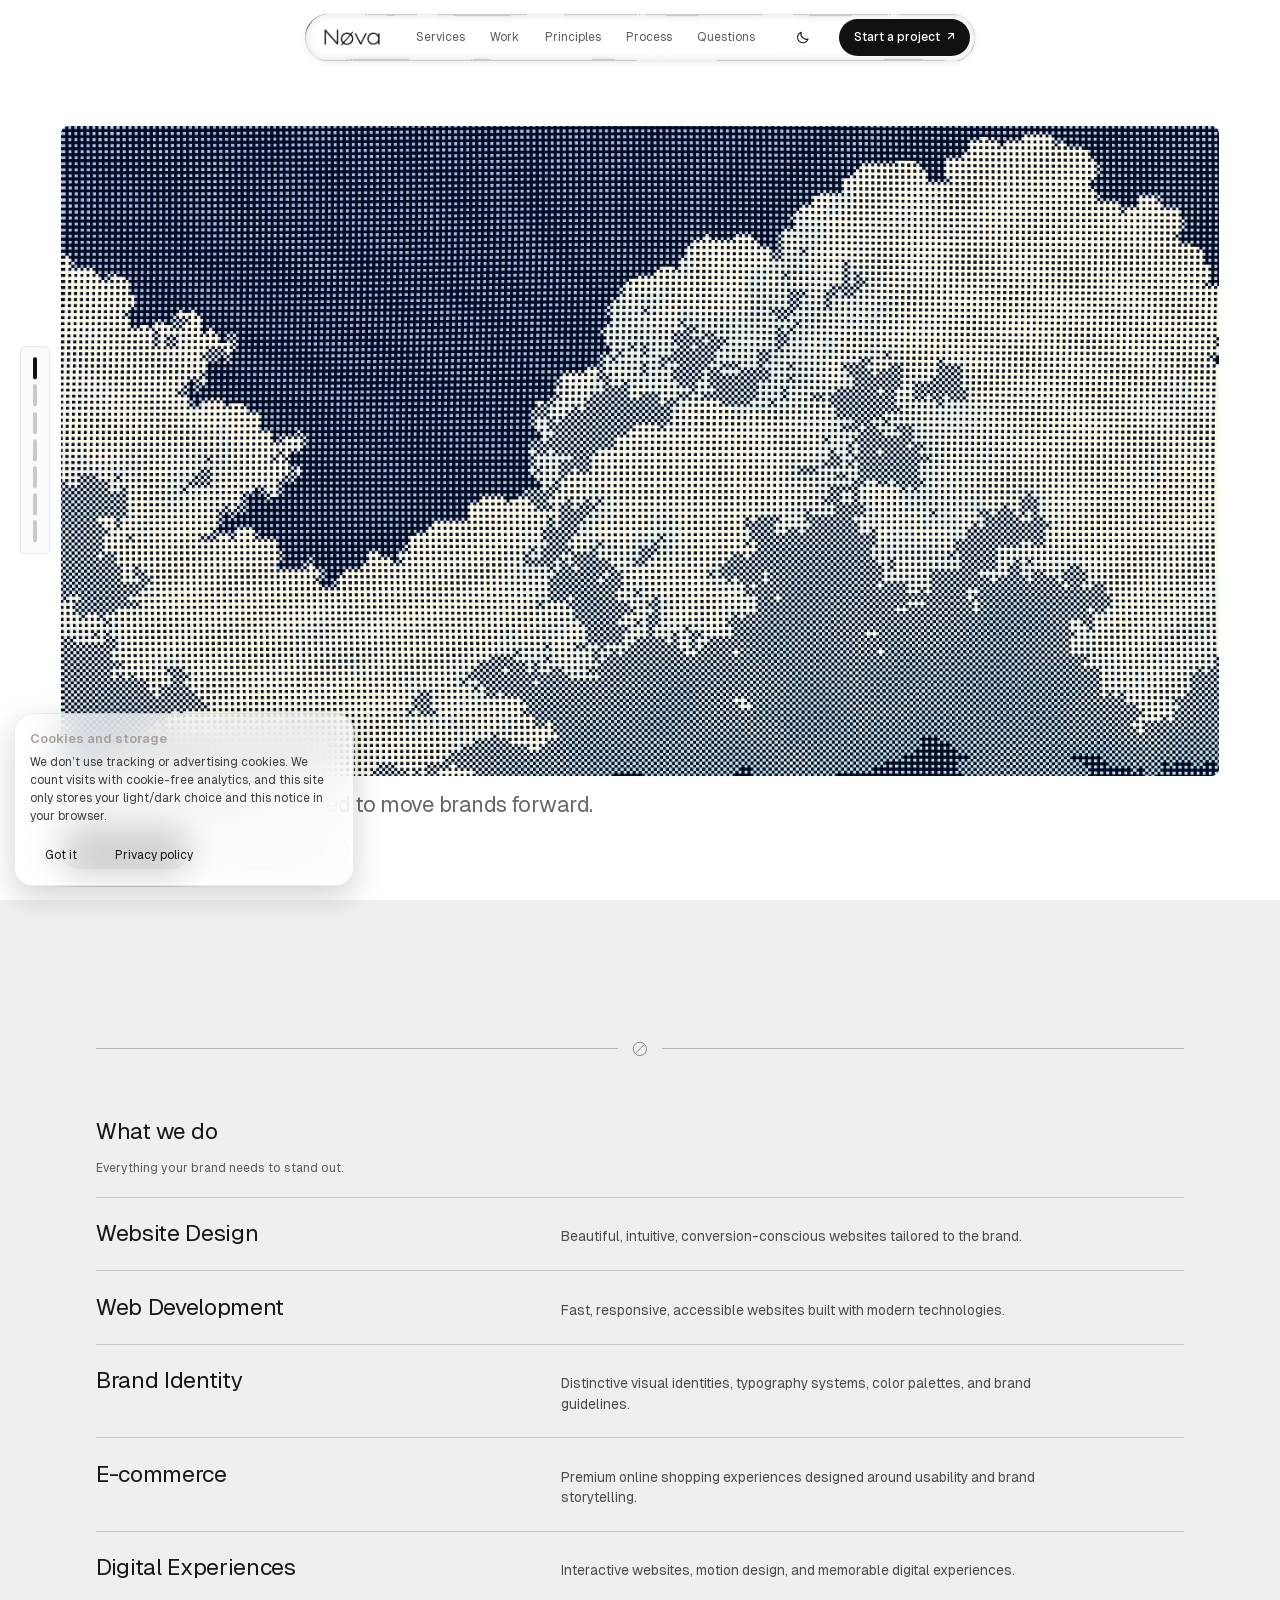
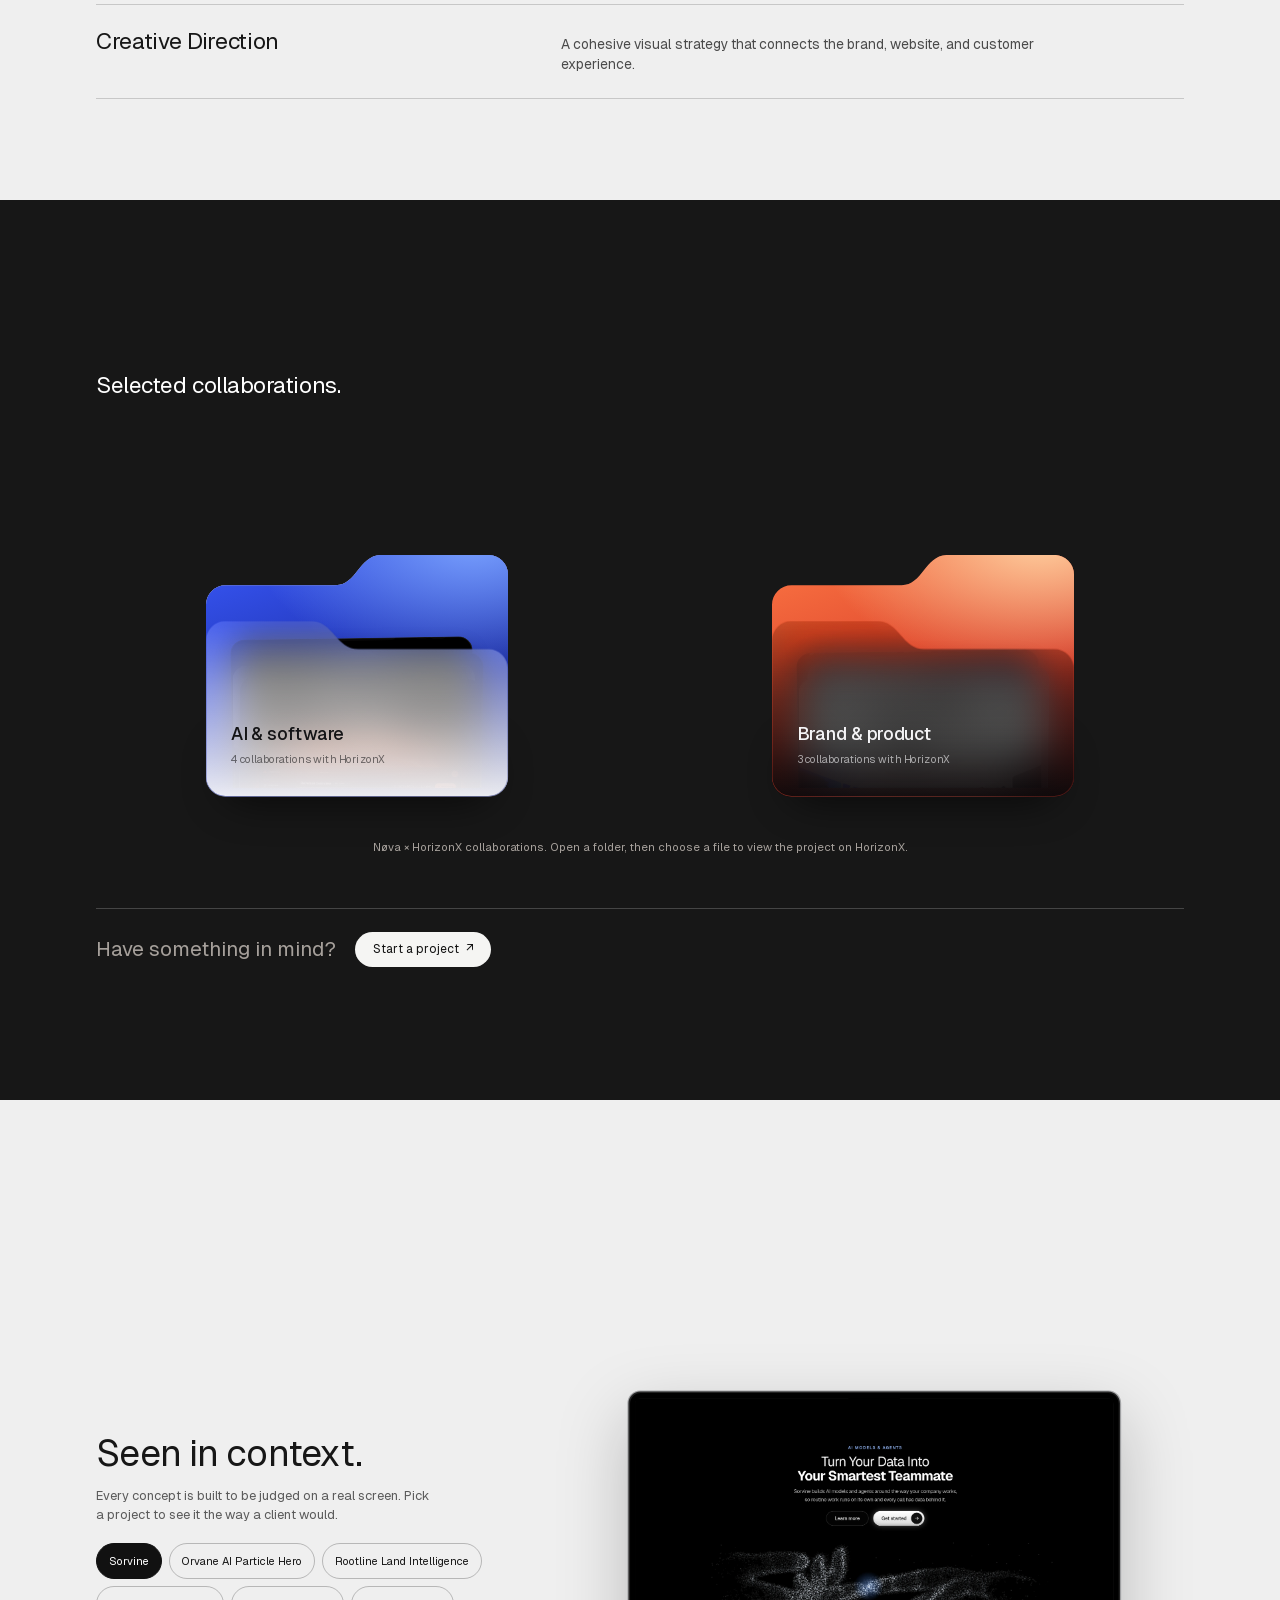
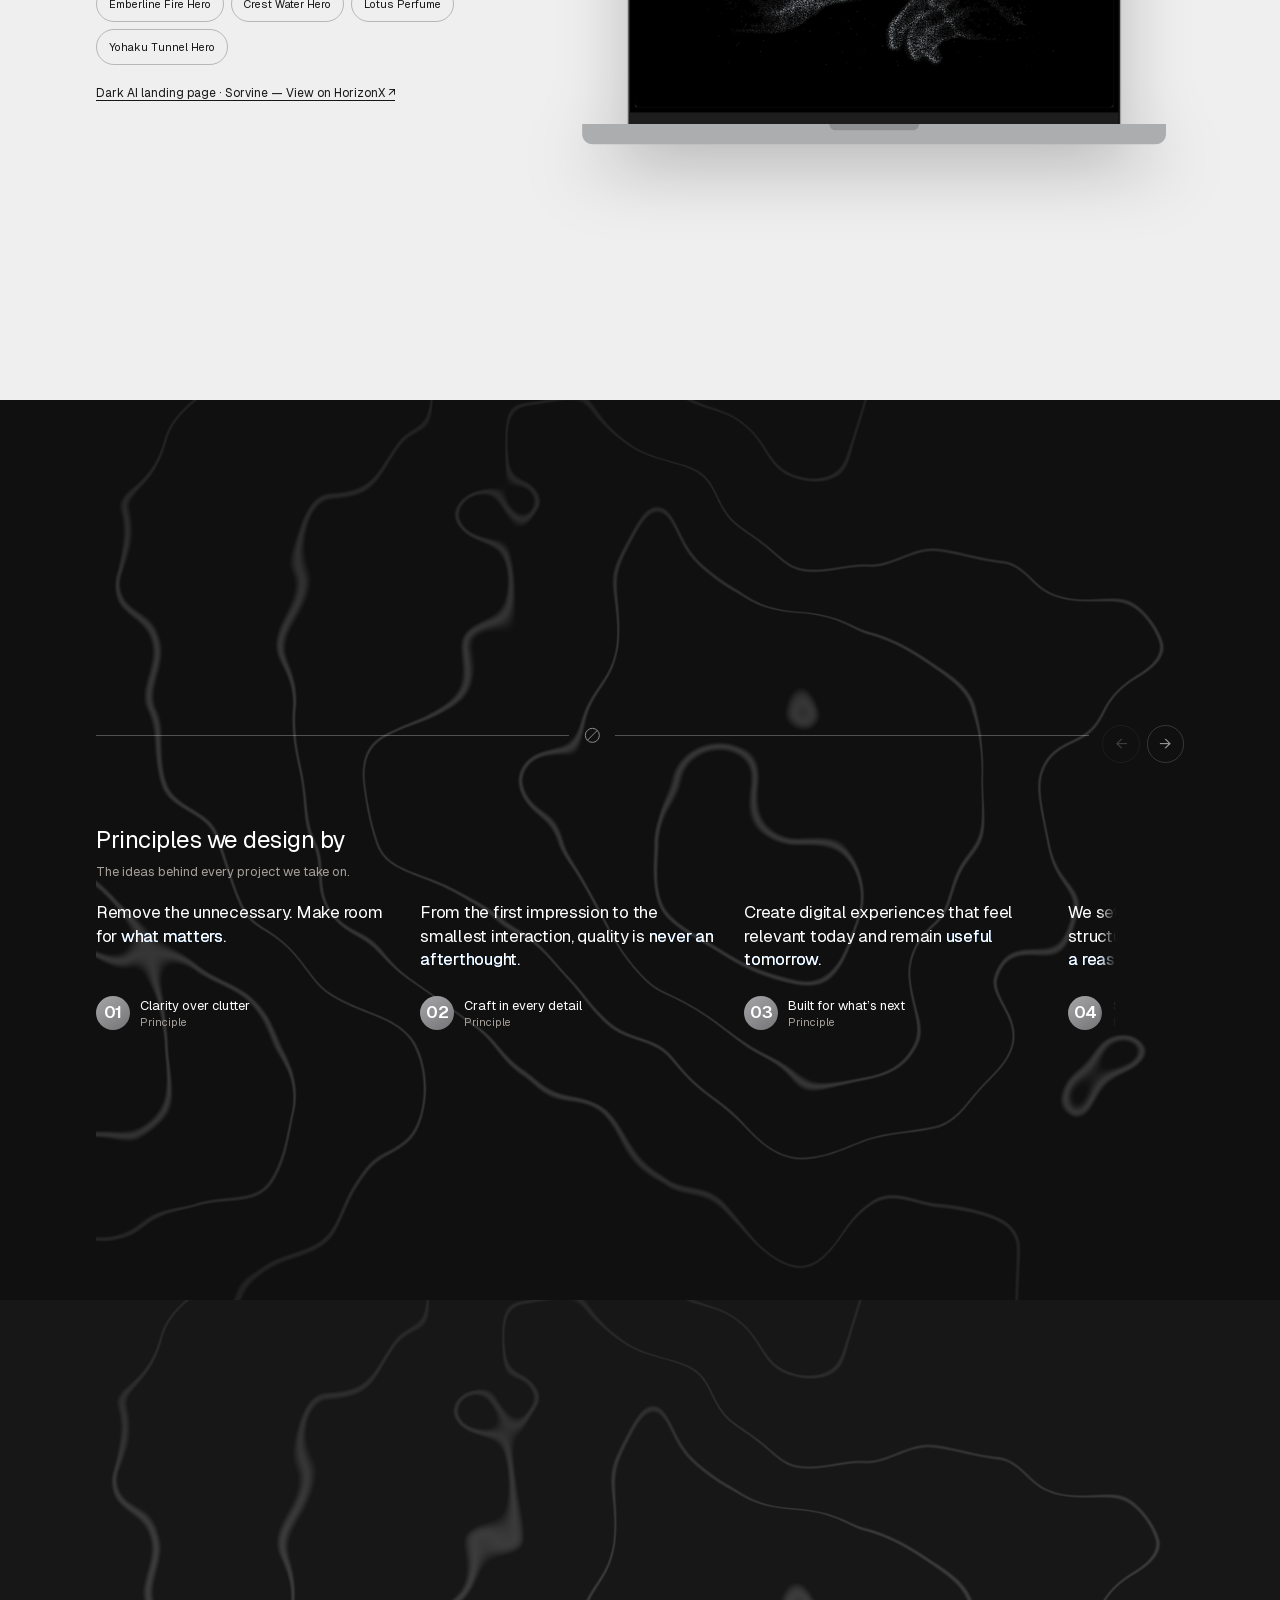
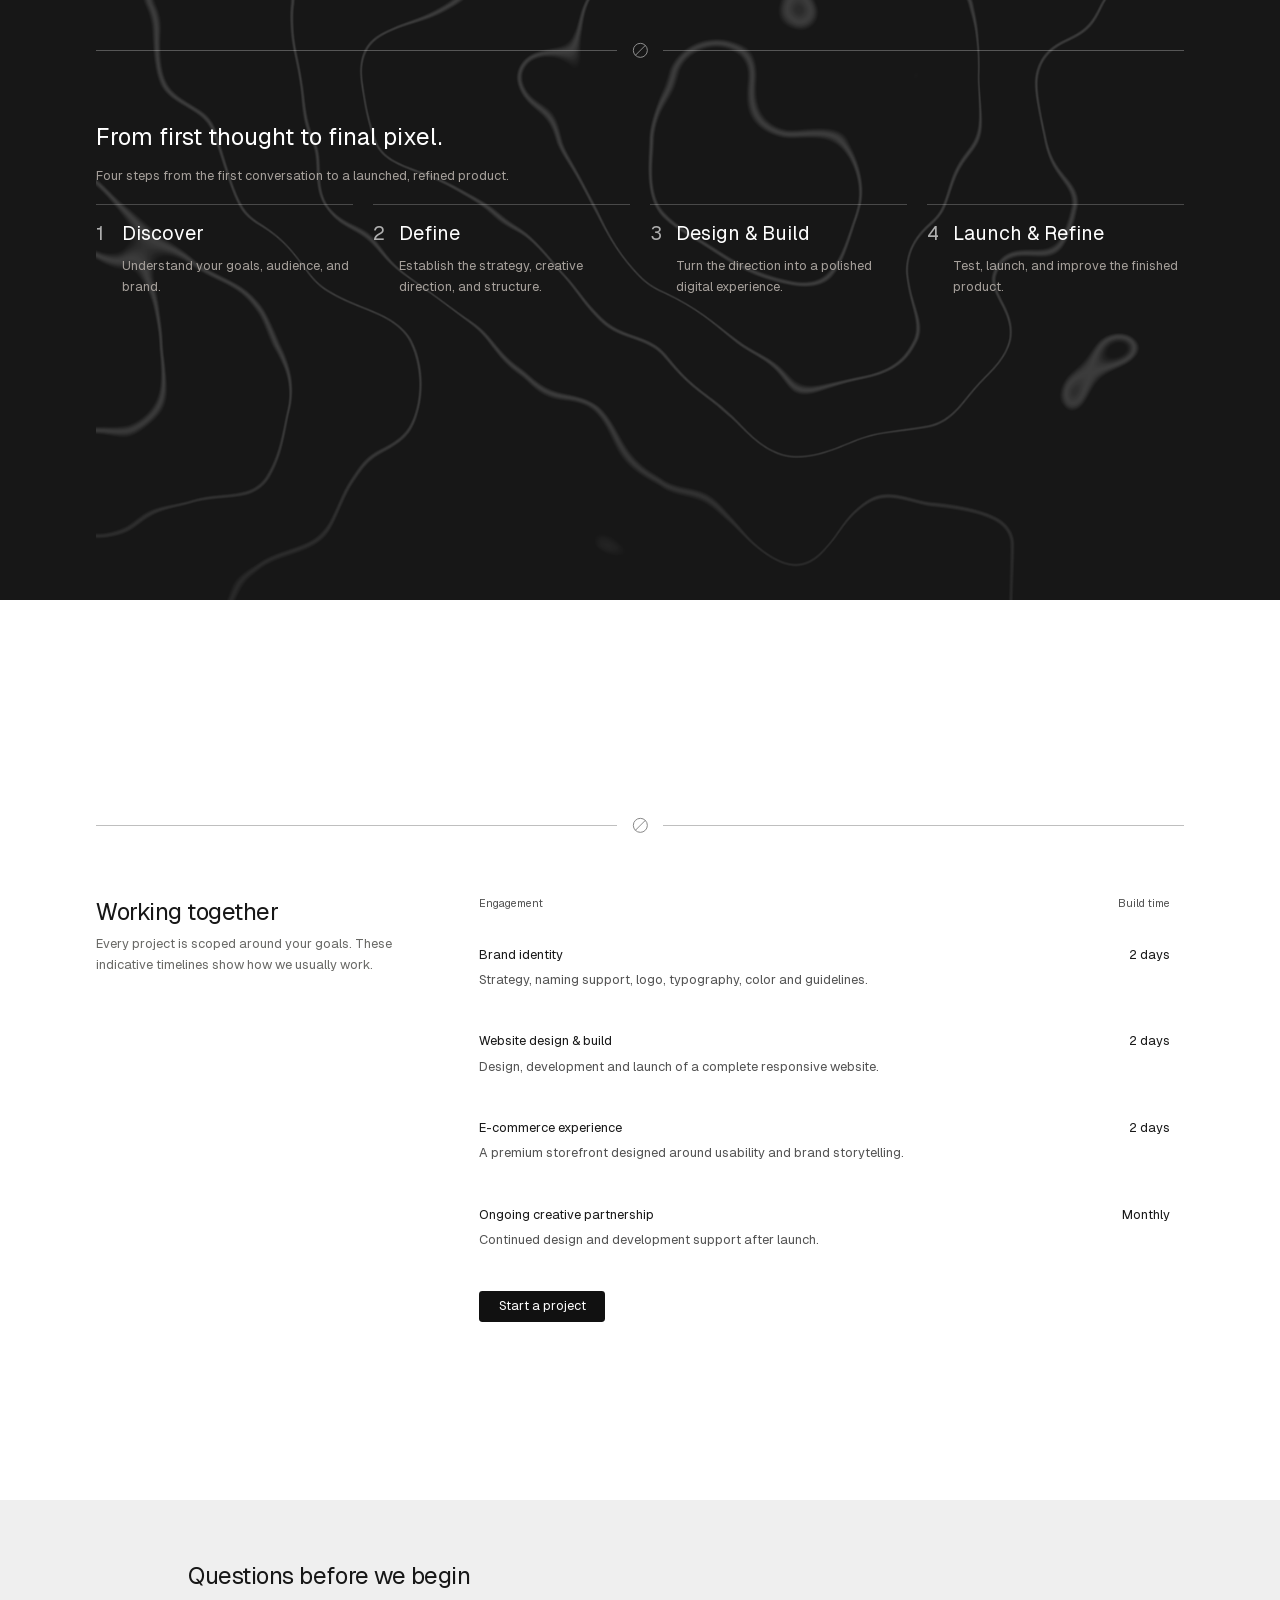
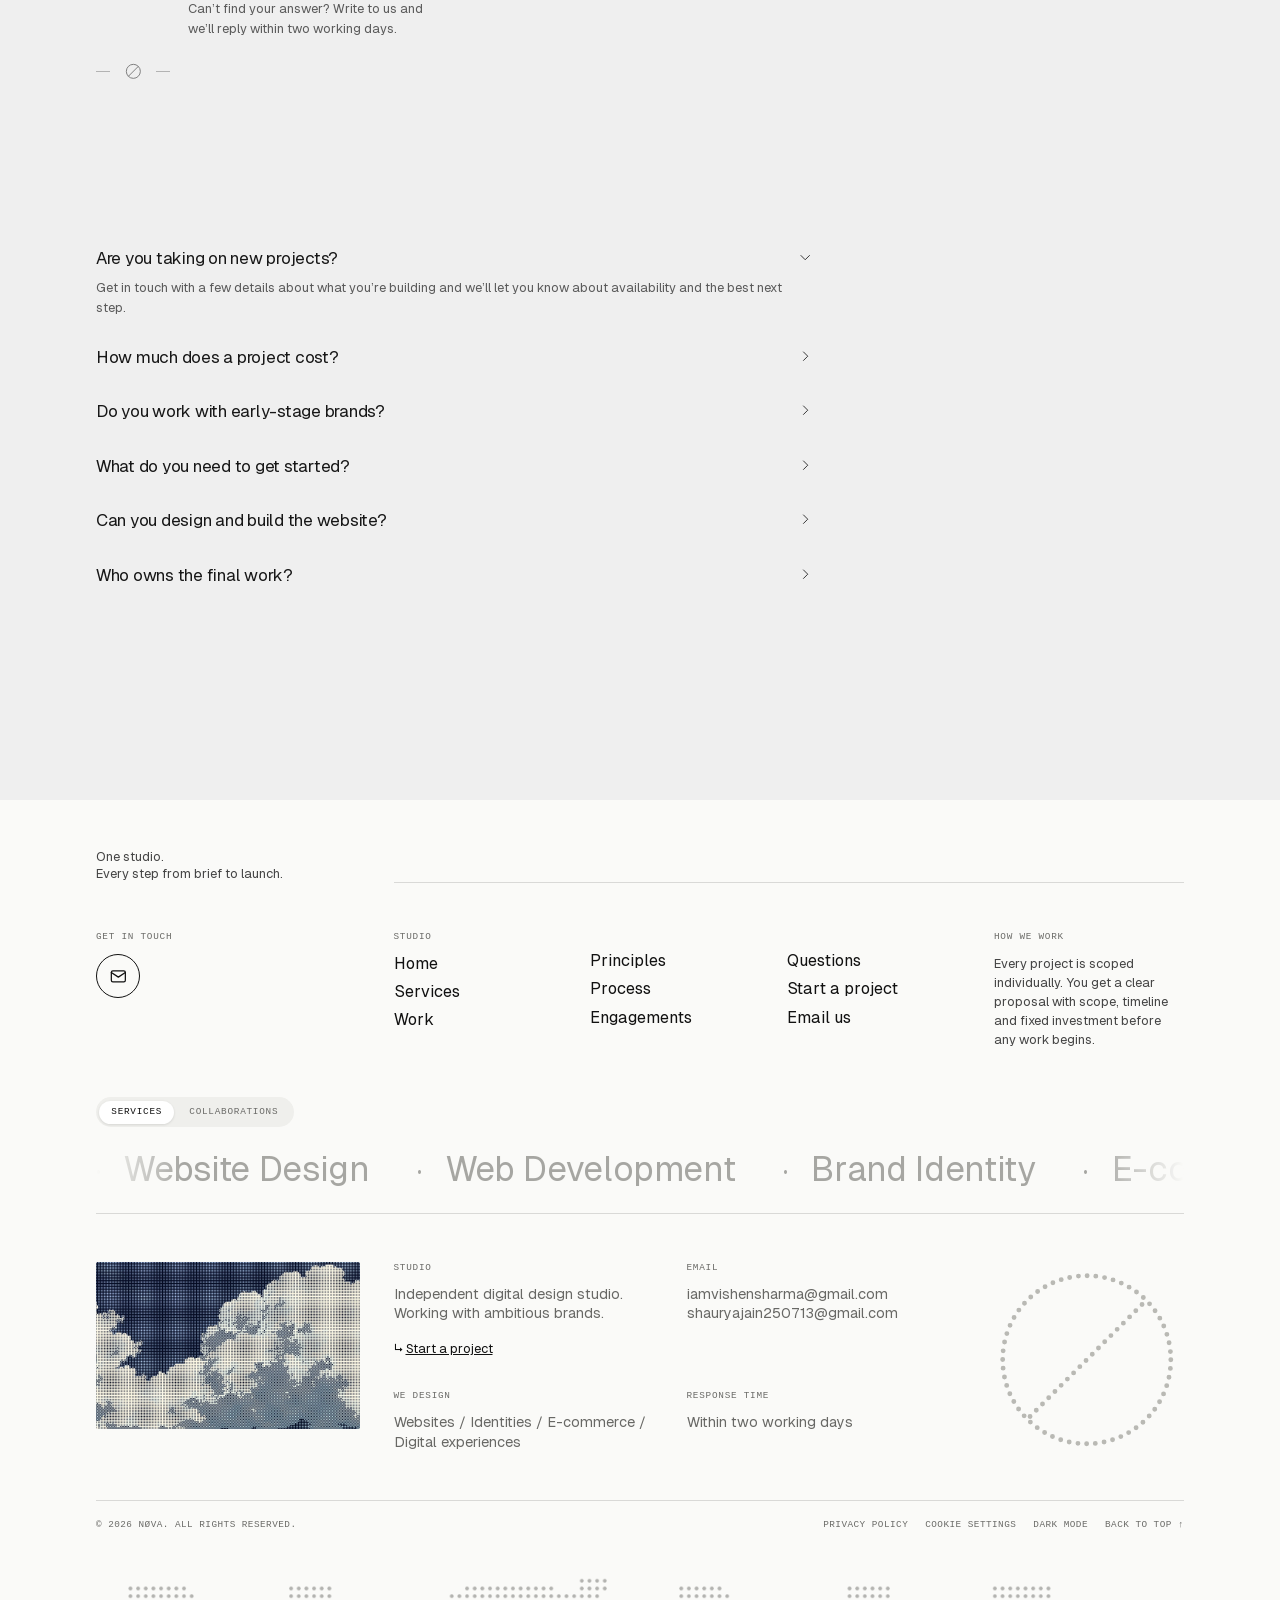
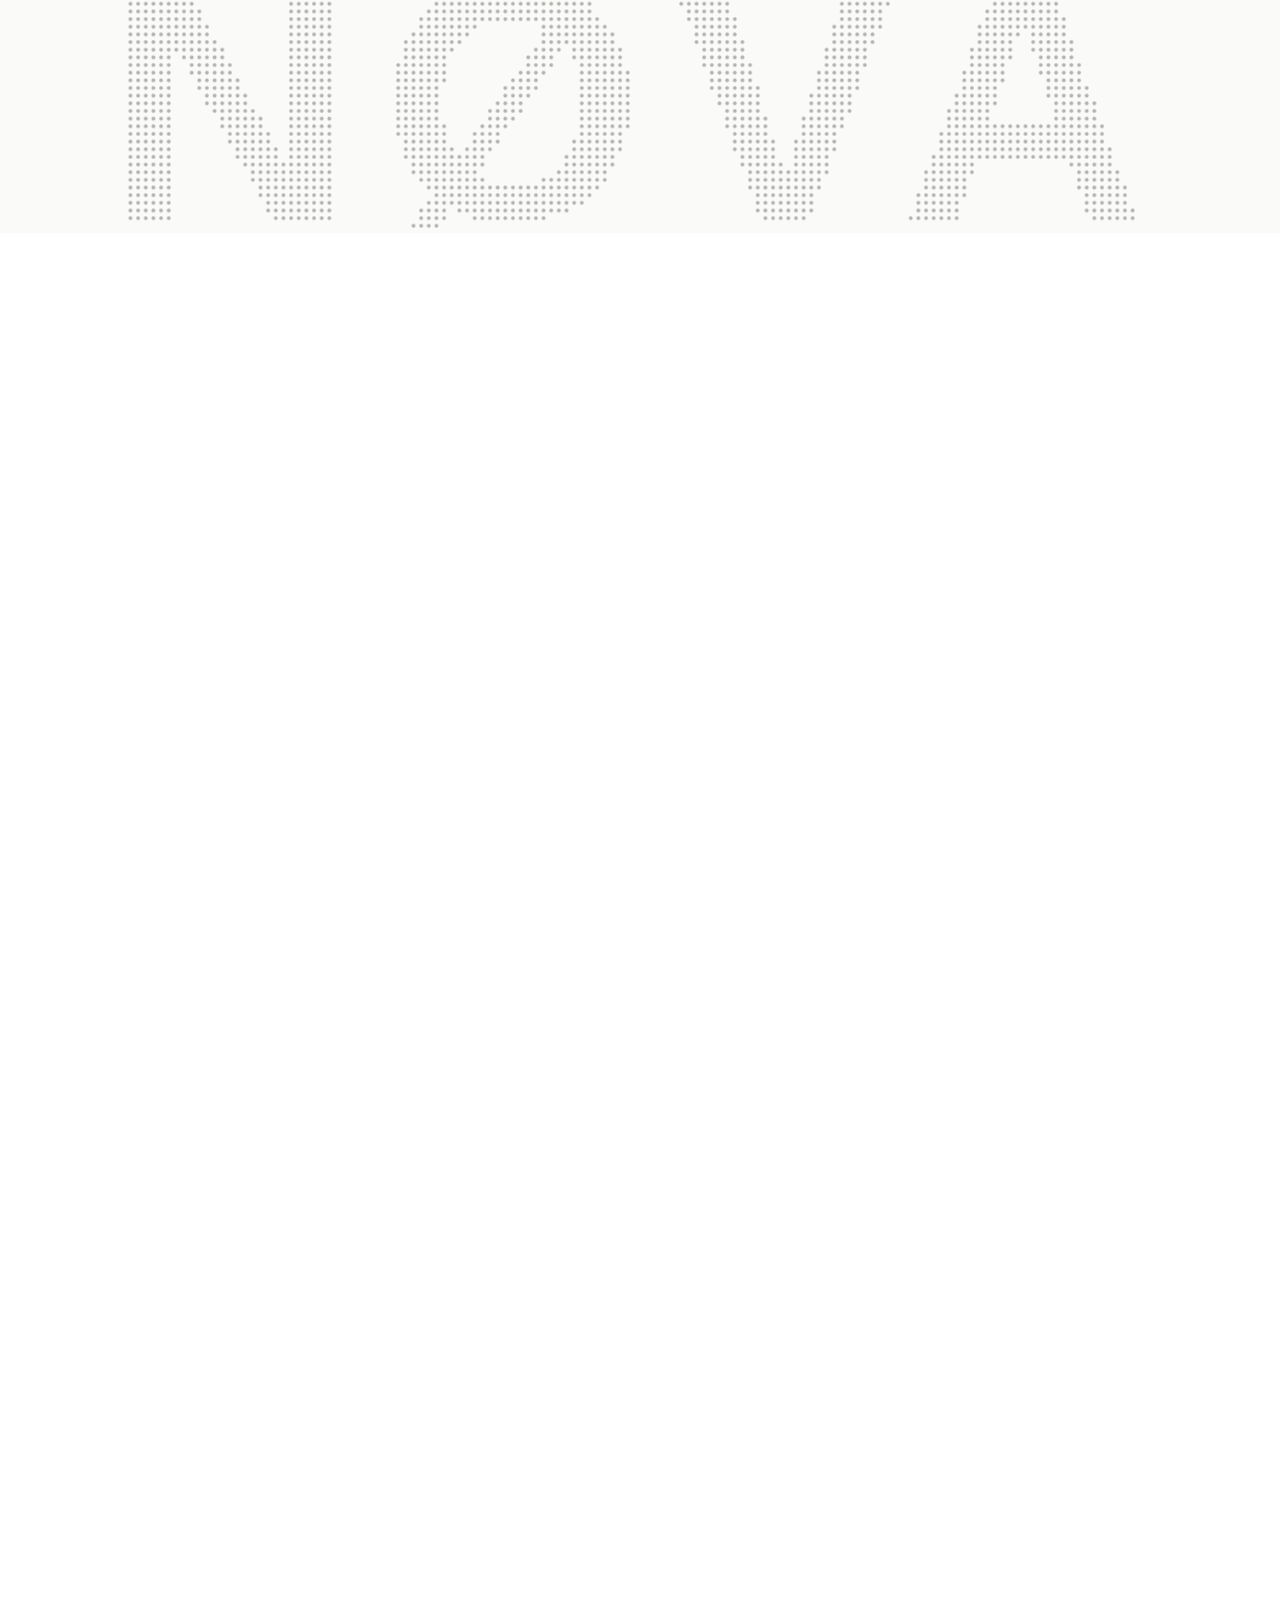
==== commit c9188ffb: "Rename timeline column to Build time Co-Authored-By: Claude Sonnet 5.5 <noreply@anthropic.com> Claud" ====
--- a/index.html
+++ b/index.html
@@ -20,7 +20,7 @@
 <a aria-label="Nøva home" class="nv__brand" href="./"><img alt="Nøva" class="nova-logo" height="20" src="assets/logo-black.png" width="66"/></a>
 <nav aria-label="Primary" class="nv__links"><a href="#care">Services</a><a href="#team">Work</a><a href="#reviews">Principles</a><a href="#first-visit">Process</a><a href="#faq">Questions</a></nav>
 <button aria-label="Switch to dark mode" aria-pressed="false" class="nv__mode" data-mode-toggle="" type="button"><svg aria-hidden="true" class="ico-moon" fill="none" height="18" stroke="currentColor" stroke-linecap="round" stroke-linejoin="round" stroke-width="1.7" viewbox="0 0 24 24" width="18"><path d="M20.5 14.2A8.5 8.5 0 0 1 9.8 3.5a8.5 8.5 0 1 0 10.7 10.7Z"></path></svg><svg aria-hidden="true" class="ico-sun" fill="none" height="18" stroke="currentColor" stroke-linecap="round" stroke-linejoin="round" stroke-width="1.7" viewbox="0 0 24 24" width="18"><circle cx="12" cy="12" r="4"></circle><path d="M12 2v2M12 20v2M4.9 4.9l1.4 1.4M17.7 17.7l1.4 1.4M2 12h2M20 12h2M4.9 19.1l1.4-1.4M17.7 6.3l1.4-1.4"></path></svg></button>
-<a class="nv__cta" href="#contact">Start a project <span aria-hidden="true" class="nv__arr">↗</span></a></div></header><header class="header-module__iPBNRq__spacing mx-auto w-[calc(100%-32px)] max-w-[1280px] mobile:w-[calc(100%-96px)] wide:w-[calc(100%-160px)] pointer-events-none fixed inset-x-0 top-0 z-10 pt-(--header-inset) max-desktop:w-[calc(100%-2*var(--header-inset))]"><div class="header-module__iPBNRq__panel pointer-events-auto relative mx-0 w-full origin-top-left overflow-hidden rounded-sm border backdrop-blur-[16px] desktop:mx-auto desktop:w-max desktop:origin-top" data-theme="light" style="--brand-hover-scale:1.1"><div class="relative left-0 flex min-h-10 w-full items-center justify-start gap-2 px-(--header-padding-x) py-(--header-padding-y) pr-[calc(32px+2*var(--header-padding-x))] desktop:left-1/2 desktop:min-h-0 desktop:w-max desktop:-translate-x-1/2 desktop:justify-center desktop:pr-(--header-padding-x)" data-reveal="brandNavigation"><a aria-label="Nøva home" class="flex items-center justify-center gap-3.5 [&amp;&gt;svg]:shrink-0" href="/"><img alt="Nøva" class="nova-logo" height="22" src="assets/logo-black.png" width="73"/></a></div><div class="hidden p-1.5 desktop:block" id="_R_2avb_"><a class="header-module__iPBNRq__appointment inline-flex w-full items-center justify-center rounded-sm border border-transparent bg-button-blue px-3 text-center text-surface-white hover:bg-button-blue-hover active:bg-button-blue-active" href="#contact" tabindex="0">Start a project</a></div></div><button aria-controls="_R_mavb_" aria-expanded="false" aria-haspopup="dialog" aria-label="Open menu" class="flex size-8 items-center justify-center rounded-sm border-0 bg-transparent text-inherit desktop:hidden pointer-events-auto absolute top-[calc(var(--header-inset)+var(--header-padding-y)+1px)] right-[calc(var(--header-padding-x)+1px)] text-surface-ink" hidden="" tabindex="0" type="button"><svg aria-hidden="true" fill="none" height="20" stroke="currentColor" stroke-width="1.5" viewbox="0 0 20 20" width="20"><path d="M3 10h14" style="transform-origin:50% 50%;transform:translateY(-3px);transform-box:fill-box"></path><path d="M3 10h14" style="transform-origin:50% 50%;transform:translateY(3px);transform-box:fill-box"></path></svg></button><dialog aria-label="Navigation menu" class="pointer-events-auto fixed inset-0 m-0 h-dvh max-h-none w-full max-w-none overflow-hidden rounded-none border-0 bg-transparent p-(--header-inset) text-surface-ink backdrop:rounded-none backdrop:bg-transparent" id="_R_mavb_"><div aria-hidden="true" class="absolute inset-0 rounded-none bg-backdrop-appointment" style="opacity:0;backdrop-filter:blur(0px)"></div><div class="header-module__iPBNRq__panel relative flex w-full flex-col overflow-hidden rounded-sm border bg-surface-subtle data-[theme=dark]:bg-surface-ink" data-theme="light" style="height:50px"><div class="flex min-h-10 shrink-0 items-center justify-between gap-4 px-(--header-padding-x) py-(--header-padding-y)"><a aria-label="Nøva home" class="flex items-center justify-center gap-3.5 [&amp;&gt;svg]:shrink-0" href="/"><img alt="Nøva" class="nova-logo" height="22" src="assets/logo-black.png" width="73"/></a><button aria-label="Close menu" class="flex size-8 items-center justify-center rounded-sm border-0 bg-transparent text-inherit desktop:hidden" tabindex="0" type="button"><svg aria-hidden="true" fill="none" height="20" stroke="currentColor" stroke-width="1.5" viewbox="0 0 20 20" width="20"><path d="M3 10h14" style="transform-origin:50% 50%;transform:translateY(-3px);transform-box:fill-box"></path><path d="M3 10h14" style="transform-origin:50% 50%;transform:translateY(3px);transform-box:fill-box"></path></svg></button></div><div class="flex min-h-0 flex-1 flex-col gap-6 px-(--header-padding-x) py-(--header-padding-y)" inert=""><div class="scroll-fade-module__JyCx6G__fade min-h-0 flex-1 overflow-y-auto overscroll-contain [scrollbar-width:none]" data-fade-end="false" data-fade-start="false" data-scroll-fade="true"><div><nav aria-label="Page sections" class="menu-links"><a href="#care">Services</a><a href="#team">Work</a><a href="#reviews">Principles</a><a href="#first-visit">Process</a><a href="#faq">Questions</a><button aria-pressed="false" class="menu-mode" data-mode-toggle="" type="button"><span class="menu-mode-label">Dark mode</span></button></nav></div></div><button aria-haspopup="dialog" class="inline-flex min-h-9 shrink-0 items-center justify-center rounded-sm border border-transparent px-4 py-1 text-center text-base tablet:px-[22px] bg-button-blue text-surface-white hover:bg-button-blue-hover active:bg-button-blue-active w-full" data-menu-item="stationary" tabindex="0" type="button">Start a project</button></div></div></dialog><dialog aria-labelledby="_R_uavb_" class="appointment-dialog-module__PXLRja__dialog pointer-events-auto fixed inset-x-0 top-auto bottom-0 m-0 max-h-[calc(100dvh-24px)] w-full max-w-none overscroll-contain rounded-t-sm border-0 bg-surface-white px-6 pb-[max(24px,env(safe-area-inset-bottom))] text-foreground shadow-[0_24px_100px_var(--shadow-light)] mobile:inset-0 mobile:m-auto mobile:max-h-[calc(100dvh-40px)] mobile:w-[min(480px,calc(100%-48px))] mobile:rounded-sm mobile:p-8" style="--contact-enter-duration:160ms;--contact-exit-duration:220ms;--contact-easing:cubic-bezier(0.22, 1, 0.36, 1)"><div aria-hidden="true" class="mx-9 grid h-8 touch-none place-items-center mobile:hidden"><span class="h-[5px] w-10 rounded-sm bg-border-handle"></span></div><button aria-label="Close dialog" class="absolute top-7 right-4 grid size-11 place-items-center rounded-lg border-0 bg-transparent text-text-secondary hover:bg-surface-subtle" tabindex="0" type="button"><svg aria-hidden="true" fill="none" height="20" stroke="currentColor" stroke-width="1.5" viewbox="0 0 20 20" width="20"><path d="m5 5 10 10M15 5 5 15"></path></svg></button><h2 class="mt-2 pr-10 text-xl mobile:mt-0" id="_R_uavb_">Start a project</h2><div class="mt-6 grid gap-8 mobile:mt-8"><a class="flex items-start gap-4 rounded-lg border-0 bg-transparent p-0 hover:text-blue" href="mailto:iamvishensharma@gmail.com?subject=Project%20inquiry" tabindex="0"><span class="flex size-[22px] shrink-0 items-center justify-center bg-surface-soft text-foreground"><svg aria-hidden="true" fill="none" height="14" stroke="currentColor" stroke-linecap="round" stroke-linejoin="round" stroke-width="1.6" viewbox="0 0 24 24" width="14"><rect height="14" rx="2" width="18" x="3" y="5"></rect><path d="m3 7 9 6 9-6"></path></svg></span><span class="min-w-0">iamvishensharma@gmail.com</span></a><div class="flex items-start gap-4 rounded-lg border-0 bg-transparent p-0"><span class="flex size-[22px] shrink-0 items-center justify-center bg-surface-soft text-foreground"><svg aria-hidden="true" fill="none" height="14" stroke="currentColor" stroke-linecap="round" stroke-linejoin="round" stroke-width="1.6" viewbox="0 0 24 24" width="14"><circle cx="12" cy="12" r="9"></circle><path d="M12 7v5l3 2"></path></svg></span><span class="min-w-0"><span class="block text-sm wrap-anywhere text-text-caption">Response time</span><span class="mt-2 block text-base wrap-anywhere">Within two working days</span></span></div></div></dialog></header><main class="mx-auto w-[calc(100%-32px)] max-w-[1280px] mobile:w-[calc(100%-96px)] wide:w-[calc(100%-160px)] relative -mt-(--header-height) flex flex-col" id="main"><aside class="pointer-events-none absolute left-[calc(50%-50vw+24px)] z-5 hidden w-10 desktop:block print:hidden" data-section-navigation="" hidden="" style="top:0;height:0"><div class="sticky top-[50svh] flex items-start" style="top:calc(50svh - 0px)"><nav aria-label="Page sections" class="pointer-events-auto relative w-10 shrink-0 overflow-hidden rounded-sm" style="width:40px;transform:none;transform-origin:0% 50% 0"><div aria-hidden="true" class="section-navigation-module__W2w5WG__palette pointer-events-none absolute inset-0 overflow-hidden rounded-[inherit] border border-(--rail-border) bg-(--rail-background) backdrop-blur-[12px]" data-rail-palette="light" inert=""><div class="flex max-h-[calc(100svh-50px)] w-[178px] flex-col gap-2 overflow-y-auto p-4 [scrollbar-width:none]"></div></div><div aria-hidden="true" class="section-navigation-module__W2w5WG__palette pointer-events-none absolute inset-0 overflow-hidden rounded-[inherit] border border-(--rail-border) bg-(--rail-background) backdrop-blur-[12px]" data-rail-palette="grey" inert=""><div class="flex max-h-[calc(100svh-50px)] w-[178px] flex-col gap-2 overflow-y-auto p-4 [scrollbar-width:none]"></div></div><div aria-hidden="true" class="section-navigation-module__W2w5WG__palette pointer-events-none absolute inset-0 overflow-hidden rounded-[inherit] border border-(--rail-border) bg-(--rail-background) backdrop-blur-[12px]" data-rail-palette="dark" inert=""><div class="flex max-h-[calc(100svh-50px)] w-[178px] flex-col gap-2 overflow-y-auto p-4 [scrollbar-width:none]"></div></div><div class="relative border border-transparent text-transparent"><div class="flex max-h-[calc(100svh-50px)] w-[178px] flex-col gap-2 overflow-y-auto p-4 [scrollbar-width:none]"></div></div></nav></div></aside><section aria-labelledby="welcome-heading" class="page-section-module__aOde2G__surface relative isolate text-foreground page-section-module__aOde2G__hero grid h-svh hero-nova" style="--section-surface:var(--background);--section-navigation-theme:light"><div class="row-start-2 flex size-full min-h-0 items-center justify-center [container-type:size] desktop:aspect-[2/1] desktop:justify-start"><div class="relative size-full min-h-0 flex-none overflow-hidden rounded-lg bg-surface-image desktop:aspect-[2/1] desktop:h-auto desktop:w-[min(100cqw,calc(100cqh*2))]" data-reveal="imageClip"><img alt="Dithered dot-grid image of clouds in a navy sky" class="object-cover object-center hero-drift" data-nimg="fill" decoding="async" fetchpriority="high" height="1080" src="images/hero-sky-lattice.webp" style="position:absolute;height:100%;width:100%;left:0;top:0;right:0;bottom:0;color:transparent" width="1920"/></div></div><div class="row-start-3 mt-8 flex min-w-0 flex-none flex-col items-start gap-6 mobile:gap-8"><h1 data-reveal="words" id="welcome-heading"><span data-reveal-token="">Digital</span> <span data-reveal-token="">experiences,</span><br/><span class="text-muted"><span data-reveal-token="">designed</span> <span data-reveal-token="">to</span> <span data-reveal-token="">move</span> <span data-reveal-token="">brands</span> <span data-reveal-token="">forward.</span></span></h1><div class="max-w-full"><div class="flex flex-wrap gap-3 mobile:gap-2.5 tablet:gap-4" data-reveal-group="100"><a class="inline-flex min-h-9 shrink-0 items-center justify-center rounded-sm border border-transparent px-4 py-1 text-center text-base tablet:px-[22px] bg-surface-ink text-surface-white hover:bg-text-address active:bg-surface-deep" data-reveal="action" href="#contact" tabindex="0">Start a project</a><dialog aria-labelledby="_R_9kbavb_" class="appointment-dialog-module__PXLRja__dialog pointer-events-auto fixed inset-x-0 top-auto bottom-0 m-0 max-h-[calc(100dvh-24px)] w-full max-w-none overscroll-contain rounded-t-sm border-0 bg-surface-white px-6 pb-[max(24px,env(safe-area-inset-bottom))] text-foreground shadow-[0_24px_100px_var(--shadow-light)] mobile:inset-0 mobile:m-auto mobile:max-h-[calc(100dvh-40px)] mobile:w-[min(480px,calc(100%-48px))] mobile:rounded-sm mobile:p-8" style="--contact-enter-duration:160ms;--contact-exit-duration:220ms;--contact-easing:cubic-bezier(0.22, 1, 0.36, 1)"><div aria-hidden="true" class="mx-9 grid h-8 touch-none place-items-center mobile:hidden"><span class="h-[5px] w-10 rounded-sm bg-border-handle"></span></div><button aria-label="Close dialog" class="absolute top-7 right-4 grid size-11 place-items-center rounded-lg border-0 bg-transparent text-text-secondary hover:bg-surface-subtle" tabindex="0" type="button"><svg aria-hidden="true" fill="none" height="20" stroke="currentColor" stroke-width="1.5" viewbox="0 0 20 20" width="20"><path d="m5 5 10 10M15 5 5 15"></path></svg></button><h2 class="mt-2 pr-10 text-xl mobile:mt-0" id="_R_9kbavb_">Start a project</h2><div class="mt-6 grid gap-8 mobile:mt-8"><a class="flex items-start gap-4 rounded-lg border-0 bg-transparent p-0 hover:text-blue" href="mailto:iamvishensharma@gmail.com?subject=Project%20inquiry" tabindex="0"><span class="flex size-[22px] shrink-0 items-center justify-center bg-surface-soft text-foreground"><svg aria-hidden="true" fill="none" height="14" stroke="currentColor" stroke-linecap="round" stroke-linejoin="round" stroke-width="1.6" viewbox="0 0 24 24" width="14"><rect height="14" rx="2" width="18" x="3" y="5"></rect><path d="m3 7 9 6 9-6"></path></svg></span><span class="min-w-0">iamvishensharma@gmail.com</span></a><div class="flex items-start gap-4 rounded-lg border-0 bg-transparent p-0"><span class="flex size-[22px] shrink-0 items-center justify-center bg-surface-soft text-foreground"><svg aria-hidden="true" fill="none" height="14" stroke="currentColor" stroke-linecap="round" stroke-linejoin="round" stroke-width="1.6" viewbox="0 0 24 24" width="14"><circle cx="12" cy="12" r="9"></circle><path d="M12 7v5l3 2"></path></svg></span><span class="min-w-0"><span class="block text-sm wrap-anywhere text-text-caption">Response time</span><span class="mt-2 block text-base wrap-anywhere">Within two working days</span></span></div></div></dialog><a class="inline-flex min-h-9 shrink-0 items-center justify-center rounded-sm border border-transparent px-4 py-1 text-center text-base tablet:px-[22px] bg-transparent text-surface-ink hover:bg-surface-hover hover:text-button-blue-hover active:bg-surface-soft active:text-button-blue-active" data-reveal="action" href="#team" tabindex="0">Explore our work</a></div></div></div></section><section aria-labelledby="care-heading" class="page-section-module__aOde2G__surface relative isolate text-foreground py-20 mobile:py-28 tablet:py-36 flex flex-col gap-7 mobile:gap-10" id="care" style="--section-surface:var(--surface-soft);--section-navigation-theme:grey;--muted:var(--text-on-soft)"><div aria-hidden="true" class="ov-div"><span></span><svg focusable="false" viewbox="0 0 24 24"><circle cx="12" cy="12" fill="none" r="9" stroke="currentColor" stroke-width="1.2"></circle><path d="M5.6 18.4 L18.4 5.6" stroke="currentColor" stroke-width="1.2"></path></svg><span></span></div><div><h2 data-reveal="words" id="care-heading"><span data-reveal-token="">What</span> <span data-reveal-token="">we</span> <span data-reveal-token="">do</span></h2><p class="mt-4 text-balance text-base tablet:max-w-[calc((100%-24px)/2)]" data-reveal="lines"><span data-reveal-token="">Everything</span> <span data-reveal-token="">your</span> <span data-reveal-token="">brand</span> <span data-reveal-token="">needs</span> <span data-reveal-token="">to</span> <span data-reveal-token="">stand</span> <span data-reveal-token="">out.</span></p></div><div class="grid grid-cols-1 gap-x-6 gap-y-7 compact:grid-cols-2 compact:gap-y-8 mobile:grid-cols-6 tablet:grid-cols-12 tablet:gap-y-6 svc-list" data-reveal-group="100"><article class="flex min-h-[280px] min-w-0 flex-col justify-between gap-10 bg-surface-white p-5 mobile:col-span-3 mobile:min-h-[360px] mobile:p-6 [&amp;:nth-child(2)]:bg-blue [&amp;:nth-child(2)]:text-surface-white [&amp;:nth-child(2)_p]:text-surface-white [&amp;:nth-child(3)]:bg-border-handle [&amp;:nth-child(4)]:bg-surface-subtle svc-row" data-reveal="lift"><h3 class="mb-2.5 mobile:mb-4">Website Design</h3><p class="text-text-secondary max-compact:max-w-[390px]">Beautiful, intuitive, conversion-conscious websites tailored to the brand.</p></article><article class="flex min-h-[280px] min-w-0 flex-col justify-between gap-10 bg-surface-white p-5 mobile:col-span-3 mobile:min-h-[360px] mobile:p-6 [&amp;:nth-child(2)]:bg-blue [&amp;:nth-child(2)]:text-surface-white [&amp;:nth-child(2)_p]:text-surface-white [&amp;:nth-child(3)]:bg-border-handle [&amp;:nth-child(4)]:bg-surface-subtle svc-row" data-reveal="lift"><h3 class="mb-2.5 mobile:mb-4">Web Development</h3><p class="text-text-secondary max-compact:max-w-[390px]">Fast, responsive, accessible websites built with modern technologies.</p></article><article class="flex min-h-[280px] min-w-0 flex-col justify-between gap-10 bg-surface-white p-5 mobile:col-span-3 mobile:min-h-[360px] mobile:p-6 [&amp;:nth-child(2)]:bg-blue [&amp;:nth-child(2)]:text-surface-white [&amp;:nth-child(2)_p]:text-surface-white [&amp;:nth-child(3)]:bg-border-handle [&amp;:nth-child(4)]:bg-surface-subtle svc-row" data-reveal="lift"><h3 class="mb-2.5 mobile:mb-4">Brand Identity</h3><p class="text-text-secondary max-compact:max-w-[390px]">Distinctive visual identities, typography systems, color palettes, and brand guidelines.</p></article><article class="flex min-h-[280px] min-w-0 flex-col justify-between gap-10 bg-surface-white p-5 mobile:col-span-3 mobile:min-h-[360px] mobile:p-6 [&amp;:nth-child(2)]:bg-blue [&amp;:nth-child(2)]:text-surface-white [&amp;:nth-child(2)_p]:text-surface-white [&amp;:nth-child(3)]:bg-border-handle [&amp;:nth-child(4)]:bg-surface-subtle svc-row" data-reveal="lift"><h3 class="mb-2.5 mobile:mb-4">E-commerce</h3><p class="text-text-secondary max-compact:max-w-[390px]">Premium online shopping experiences designed around usability and brand storytelling.</p></article><article class="flex min-h-[280px] min-w-0 flex-col justify-between gap-10 bg-surface-white p-5 mobile:col-span-3 mobile:min-h-[360px] mobile:p-6 [&amp;:nth-child(2)]:bg-blue [&amp;:nth-child(2)]:text-surface-white [&amp;:nth-child(2)_p]:text-surface-white [&amp;:nth-child(3)]:bg-border-handle [&amp;:nth-child(4)]:bg-surface-subtle svc-row" data-reveal="lift"><h3 class="mb-2.5 mobile:mb-4">Digital Experiences</h3><p class="text-text-secondary max-compact:max-w-[390px]">Interactive websites, motion design, and memorable digital experiences.</p></article><article class="flex min-h-[280px] min-w-0 flex-col justify-between gap-10 bg-surface-white p-5 mobile:col-span-3 mobile:min-h-[360px] mobile:p-6 [&amp;:nth-child(2)]:bg-blue [&amp;:nth-child(2)]:text-surface-white [&amp;:nth-child(2)_p]:text-surface-white [&amp;:nth-child(3)]:bg-border-handle [&amp;:nth-child(4)]:bg-surface-subtle svc-row" data-reveal="lift"><h3 class="mb-2.5 mobile:mb-4">Creative Direction</h3><p class="text-text-secondary max-compact:max-w-[390px]">A cohesive visual strategy that connects the brand, website, and customer experience.</p></article></div></section><section aria-labelledby="team-heading" class="page-section-module__aOde2G__surface relative isolate text-foreground py-20 mobile:py-28 tablet:py-36 flex flex-col gap-7 mobile:gap-10" id="team" style="--section-surface:var(--surface-ink);--section-navigation-theme:dark;--foreground:var(--surface-white)"><h2 data-reveal="words" id="team-heading"><span data-reveal-token="">Selected</span> <span data-reveal-token="">collaborations.</span></h2><div class="gfold-row" data-reveal-group="100"><div class="gfold" data-color="blue" data-tone="light"><div class="gfold-stage"><div class="gfold-tilt"><div class="gfold-shadow"></div><div aria-hidden="true" class="gfold-back"><div class="gfold-art"></div><div class="gfold-sheen"></div></div><div class="gfold-front"><div aria-hidden="true" class="gfold-tint"></div><button aria-expanded="false" aria-label="Open AI &amp; software, 4 projects" class="gfold-hit" type="button"></button><div class="gfold-label"><span class="gfold-title">AI &amp; software</span><span class="gfold-meta">4 collaborations with HorizonX</span></div></div><div aria-label="AI &amp; software projects" class="gfold-files" role="list"><a class="gfold-sheet" href="https://horizonx.so/explore/sorvine" rel="noopener noreferrer" role="listitem" style="--slot:-1.0;--depth:3;--jx:-3.2px;--jr:-0.9deg;z-index:1;--img:url(../images/hx-sorvine.webp)" target="_blank"><span class="gfold-sheet-head"><span class="gfold-sheet-name">Sorvine</span><span class="gfold-sheet-meta">Dark AI landing page</span></span><span class="gfold-sheet-cta">View on HorizonX ↗</span></a><a class="gfold-sheet" href="https://horizonx.so/explore/orvane-particle-hero" rel="noopener noreferrer" role="listitem" style="--slot:-0.333;--depth:2;--jx:4.1px;--jr:0.8deg;z-index:2;--img:url(../images/hx-orvane-particle-hero.webp)" target="_blank"><span class="gfold-sheet-head"><span class="gfold-sheet-name">Orvane AI Particle Hero</span><span class="gfold-sheet-meta">WebGL particle hero</span></span><span class="gfold-sheet-cta">View on HorizonX ↗</span></a><a class="gfold-sheet" href="https://horizonx.so/explore/rootline-hero" rel="noopener noreferrer" role="listitem" style="--slot:0.333;--depth:1;--jx:-1.8px;--jr:-0.5deg;z-index:3;--img:url(../images/hx-rootline-hero.webp)" target="_blank"><span class="gfold-sheet-head"><span class="gfold-sheet-name">Rootline Land Intelligence</span><span class="gfold-sheet-meta">Product hero</span></span><span class="gfold-sheet-cta">View on HorizonX ↗</span></a><a class="gfold-sheet" href="https://horizonx.so/explore/emberline-fire-hero" rel="noopener noreferrer" role="listitem" style="--slot:1.0;--depth:0;--jx:3px;--jr:0.6deg;z-index:4;--img:url(../images/hx-emberline-fire-hero.webp)" target="_blank"><span class="gfold-sheet-head"><span class="gfold-sheet-name">Emberline Fire Hero</span><span class="gfold-sheet-meta">WebGL analytics hero</span></span><span class="gfold-sheet-cta">View on HorizonX ↗</span></a></div></div></div></div><div class="gfold" data-color="coral" data-tone="dark"><div class="gfold-stage"><div class="gfold-tilt"><div class="gfold-shadow"></div><div aria-hidden="true" class="gfold-back"><div class="gfold-art"></div><div class="gfold-sheen"></div></div><div class="gfold-front"><div aria-hidden="true" class="gfold-tint"></div><button aria-expanded="false" aria-label="Open Brand &amp; product, 3 projects" class="gfold-hit" type="button"></button><div class="gfold-label"><span class="gfold-title">Brand &amp; product</span><span class="gfold-meta">3 collaborations with HorizonX</span></div></div><div aria-label="Brand &amp; product projects" class="gfold-files" role="list"><a class="gfold-sheet" href="https://horizonx.so/explore/crest-water-hero" rel="noopener noreferrer" role="listitem" style="--slot:-1.0;--depth:2;--jx:-3.2px;--jr:-0.9deg;z-index:1;--img:url(../images/hx-crest-water-hero.webp)" target="_blank"><span class="gfold-sheet-head"><span class="gfold-sheet-name">Crest Water Hero</span><span class="gfold-sheet-meta">3D hero</span></span><span class="gfold-sheet-cta">View on HorizonX ↗</span></a><a class="gfold-sheet" href="https://horizonx.so/explore/lotus-perfume" rel="noopener noreferrer" role="listitem" style="--slot:0.0;--depth:1;--jx:4.1px;--jr:0.8deg;z-index:2;--img:url(../images/hx-lotus-perfume.webp)" target="_blank"><span class="gfold-sheet-head"><span class="gfold-sheet-name">Lotus Perfume</span><span class="gfold-sheet-meta">Three.js product page</span></span><span class="gfold-sheet-cta">View on HorizonX ↗</span></a><a class="gfold-sheet" href="https://horizonx.so/explore/yohaku-tunnel-hero" rel="noopener noreferrer" role="listitem" style="--slot:1.0;--depth:0;--jx:-1.8px;--jr:-0.5deg;z-index:3;--img:url(../images/hx-yohaku-tunnel-hero.webp)" target="_blank"><span class="gfold-sheet-head"><span class="gfold-sheet-name">Yohaku Tunnel Hero</span><span class="gfold-sheet-meta">WebGL hero</span></span><span class="gfold-sheet-cta">View on HorizonX ↗</span></a></div></div></div></div></div><p class="gfold-note">Nøva × HorizonX collaborations. Open a folder, then choose a file to view the project on HorizonX.</p><div class="work-cta"><p>Have something in mind?</p><a href="#contact">Start a project <span aria-hidden="true">↗</span></a></div></section><section aria-labelledby="sc-heading" class="page-section-module__aOde2G__surface relative isolate text-foreground py-20 mobile:py-28 tablet:py-36 flex flex-col gap-7 mobile:gap-10" data-section-label="Showcase" id="showcase" style="--section-surface:var(--surface-soft);--section-navigation-theme:grey;--muted:var(--text-on-soft)"><div class="sc"><div class="sc-copy"><h2 id="sc-heading">Seen in context.</h2><p>Every concept is built to be judged on a real screen. Pick a project to see it the way a client would.</p><div aria-label="Choose a project" class="sc-tabs" role="group"><button aria-pressed="true" class="sc-tab" data-kind="Dark AI landing page" data-name="Sorvine" data-slug="sorvine" type="button">Sorvine</button><button aria-pressed="false" class="sc-tab" data-kind="WebGL particle hero" data-name="Orvane AI Particle Hero" data-slug="orvane-particle-hero" type="button">Orvane AI Particle Hero</button><button aria-pressed="false" class="sc-tab" data-kind="Product hero" data-name="Rootline Land Intelligence" data-slug="rootline-hero" type="button">Rootline Land Intelligence</button><button aria-pressed="false" class="sc-tab" data-kind="WebGL analytics hero" data-name="Emberline Fire Hero" data-slug="emberline-fire-hero" type="button">Emberline Fire Hero</button><button aria-pressed="false" class="sc-tab" data-kind="3D hero" data-name="Crest Water Hero" data-slug="crest-water-hero" type="button">Crest Water Hero</button><button aria-pressed="false" class="sc-tab" data-kind="Three.js product page" data-name="Lotus Perfume" data-slug="lotus-perfume" type="button">Lotus Perfume</button><button aria-pressed="false" class="sc-tab" data-kind="WebGL hero" data-name="Yohaku Tunnel Hero" data-slug="yohaku-tunnel-hero" type="button">Yohaku Tunnel Hero</button></div><a class="sc-link" href="#team" rel="noopener noreferrer" target="_blank"><span class="sc-kind"></span> — View on HorizonX ↗</a></div><div class="sc-stage"><svg aria-label="Laptop showing a project" class="sc-mac" fill="none" role="img" viewbox="0 0 650 400" xmlns="http://www.w3.org/2000/svg"><path d="M79.56,13.18h491.32c7.23,0,13.1,5.87,13.1,13.1v336.61H66.46V26.28c0-7.23,5.87-13.1,13.1-13.1Z" fill="#a4a5a7"></path><path d="M79.96,14.24h490.45c6.83,0,12.37,5.54,12.37,12.37v336.28H67.59V26.6c0-6.83,5.54-12.37,12.37-12.37Z" fill="#222"></path><rect fill="#0b0b0c" height="323.85" rx="5" ry="5" width="501.22" x="74.52" y="21.32"></rect><image class="sc-img sc-a" clip-path="url(#scClip)" height="323.85" preserveaspectratio="xMidYMid slice" width="501.22" x="74.52" y="21.32"/><image class="sc-img sc-b" clip-path="url(#scClip)" height="323.85" preserveaspectratio="xMidYMid slice" width="501.22" x="74.52" y="21.32"/><path d="M570.25,15.74H80.34c-6.12,0-11.08,4.96-11.08,11.08v336.07h512.08V26.82c0-6.12-4.96-11.08-11.08-11.08ZM575.74,345.17H74.52V27.31c0-3.31,2.68-5.99,5.99-5.99h489.24c3.31,0,5.99,2.68,5.99,5.99v317.86Z" fill="#000"></path><rect fill="#1d1d1d" height="12.48" width="512.11" x="69.09" y="350.51"></rect><path d="M298.14,21.02h54.07v6.5c0,1.56-1.27,2.82-2.82,2.82h-48.42c-1.56,0-2.82-1.27-2.82-2.82v-6.5h0Z" fill="#000"></path><path d="M19.04,362.77h611.92v10.39c0,5.95-4.83,10.79-10.79,10.79H29.83c-5.95,0-10.79-4.83-10.79-10.79v-10.39h0Z" fill="#acadaf"></path><path d="M278.11,362.6h94.05c0,3.63-2.95,6.58-6.58,6.58h-80.89c-3.63,0-6.58-2.95-6.58-6.58h0Z" fill="#8f9091"></path><defs><clippath id="scClip"><rect height="323.85" rx="5" ry="5" width="501.22" x="74.52" y="21.32"></rect></clippath></defs></svg></div></div></section><section aria-labelledby="reviews-heading" class="page-section-module__aOde2G__surface relative isolate text-foreground py-20 mobile:py-28 tablet:py-36 flex flex-col gap-7 mobile:gap-10" data-section-label="Patient reviews" id="reviews" style="--section-surface:var(--surface-deep);--section-navigation-theme:dark;--foreground:var(--surface-white)"><div aria-hidden="true" class="ov-div"><span></span><svg focusable="false" viewbox="0 0 24 24"><circle cx="12" cy="12" fill="none" r="9" stroke="currentColor" stroke-width="1.2"></circle><path d="M5.6 18.4 L18.4 5.6" stroke="currentColor" stroke-width="1.2"></path></svg><span></span></div><div><h2 data-reveal="words" id="reviews-heading"><span data-reveal-token="">Principles</span> <span data-reveal-token="">we</span> <span data-reveal-token="">design</span> <span data-reveal-token="">by</span></h2><p class="mt-2 max-w-[440px]" data-reveal="lines"><span data-reveal-token="">The</span> <span data-reveal-token="">ideas</span> <span data-reveal-token="">behind</span> <span data-reveal-token="">every</span> <span data-reveal-token="">project</span> <span data-reveal-token="">we</span> <span data-reveal-token="">take</span> <span data-reveal-token="">on.</span></p></div><p class="sr-only" id="reviews-scroll-hint">Scroll horizontally to read more principles. Use the left and right arrow keys when this area is focused.</p><section aria-describedby="reviews-scroll-hint" aria-labelledby="reviews-heading" class="reviews-module__tcsIva__scroll -my-(--reviews-reveal-space) -ml-(--reviews-inset) w-screen snap-x snap-mandatory overflow-x-auto overscroll-x-contain py-(--reviews-reveal-space) [scroll-padding-inline:var(--reviews-inset)] [scrollbar-width:none] focus-visible:outline-offset-[-5px] print:m-0 print:w-full print:overflow-visible print:p-0 [&amp;::-webkit-scrollbar]:hidden" data-reveal="lift" style="--reviews-reveal-space:48px" tabindex="0"><div class="flex w-max gap-6 px-(--reviews-inset) print:grid print:w-auto print:grid-cols-2 print:px-0" data-reveal-group="100" data-text-shimmer-group=""><figure class="m-0 flex min-w-0 basis-(--review-width) shrink-0 grow-0 snap-start flex-col print:break-inside-avoid"><blockquote class="m-0 mb-5 max-w-[540px] mobile:mb-7 mobile:max-w-none"><p class="text-lg tracking-[-0.015em] text-foreground">Remove the unnecessary. Make room for <span class="text-shimmer-module__x1a94G__text w-fit text-inherit" data-text-shimmer="" style="--text-shimmer-duration:1600ms;--text-shimmer-total-duration:3200ms;--text-shimmer-easing:ease-in-out;--text-shimmer-passes:2">what matters</span>.</p></blockquote><figcaption class="mt-auto flex items-center gap-3"><span aria-hidden="true" class="grid size-10 shrink-0 place-items-center rounded-full bg-[linear-gradient(145deg,var(--avatar-gradient-start),var(--avatar-gradient-end))] text-lg font-semibold tracking-[-0.02em] text-surface-white">01</span><span><span class="block">Clarity over clutter</span><span class="block text-sm text-muted">Principle</span></span></figcaption></figure><figure class="m-0 flex min-w-0 basis-(--review-width) shrink-0 grow-0 snap-start flex-col print:break-inside-avoid"><blockquote class="m-0 mb-5 max-w-[540px] mobile:mb-7 mobile:max-w-none"><p class="text-lg tracking-[-0.015em] text-foreground">From the first impression to the smallest interaction, quality is <span class="text-shimmer-module__x1a94G__text w-fit text-inherit" data-text-shimmer="" style="--text-shimmer-duration:1600ms;--text-shimmer-total-duration:3200ms;--text-shimmer-easing:ease-in-out;--text-shimmer-passes:2">never an afterthought</span>.</p></blockquote><figcaption class="mt-auto flex items-center gap-3"><span aria-hidden="true" class="grid size-10 shrink-0 place-items-center rounded-full bg-[linear-gradient(145deg,var(--avatar-gradient-start),var(--avatar-gradient-end))] text-lg font-semibold tracking-[-0.02em] text-surface-white">02</span><span><span class="block">Craft in every detail</span><span class="block text-sm text-muted">Principle</span></span></figcaption></figure><figure class="m-0 flex min-w-0 basis-(--review-width) shrink-0 grow-0 snap-start flex-col print:break-inside-avoid"><blockquote class="m-0 mb-5 max-w-[540px] mobile:mb-7 mobile:max-w-none"><p class="text-lg tracking-[-0.015em] text-foreground">Create digital experiences that feel relevant today and remain <span class="text-shimmer-module__x1a94G__text w-fit text-inherit" data-text-shimmer="" style="--text-shimmer-duration:1600ms;--text-shimmer-total-duration:3200ms;--text-shimmer-easing:ease-in-out;--text-shimmer-passes:2">useful tomorrow</span>.</p></blockquote><figcaption class="mt-auto flex items-center gap-3"><span aria-hidden="true" class="grid size-10 shrink-0 place-items-center rounded-full bg-[linear-gradient(145deg,var(--avatar-gradient-start),var(--avatar-gradient-end))] text-lg font-semibold tracking-[-0.02em] text-surface-white">03</span><span><span class="block">Built for what’s next</span><span class="block text-sm text-muted">Principle</span></span></figcaption></figure><figure class="m-0 flex min-w-0 basis-(--review-width) shrink-0 grow-0 snap-start flex-col print:break-inside-avoid"><blockquote class="m-0 mb-5 max-w-[540px] mobile:mb-7 mobile:max-w-none"><p class="text-lg tracking-[-0.015em] text-foreground">We settle the audience, message and structure first, so design decisions have <span class="text-shimmer-module__x1a94G__text w-fit text-inherit" data-text-shimmer="" style="--text-shimmer-duration:1600ms;--text-shimmer-total-duration:3200ms;--text-shimmer-easing:ease-in-out;--text-shimmer-passes:2">a reason behind them</span>.</p></blockquote><figcaption class="mt-auto flex items-center gap-3"><span aria-hidden="true" class="grid size-10 shrink-0 place-items-center rounded-full bg-[linear-gradient(145deg,var(--avatar-gradient-start),var(--avatar-gradient-end))] text-lg font-semibold tracking-[-0.02em] text-surface-white">04</span><span><span class="block">Strategy before pixels</span><span class="block text-sm text-muted">Principle</span></span></figcaption></figure><figure class="m-0 flex min-w-0 basis-(--review-width) shrink-0 grow-0 snap-start flex-col print:break-inside-avoid"><blockquote class="m-0 mb-5 max-w-[540px] mobile:mb-7 mobile:max-w-none"><p class="text-lg tracking-[-0.015em] text-foreground">Animation explains and guides. It is never decoration, and always respects <span class="text-shimmer-module__x1a94G__text w-fit text-inherit" data-text-shimmer="" style="--text-shimmer-duration:1600ms;--text-shimmer-total-duration:3200ms;--text-shimmer-easing:ease-in-out;--text-shimmer-passes:2">reduced motion</span>.</p></blockquote><figcaption class="mt-auto flex items-center gap-3"><span aria-hidden="true" class="grid size-10 shrink-0 place-items-center rounded-full bg-[linear-gradient(145deg,var(--avatar-gradient-start),var(--avatar-gradient-end))] text-lg font-semibold tracking-[-0.02em] text-surface-white">05</span><span><span class="block">Motion with purpose</span><span class="block text-sm text-muted">Principle</span></span></figcaption></figure><figure class="m-0 flex min-w-0 basis-(--review-width) shrink-0 grow-0 snap-start flex-col print:break-inside-avoid"><blockquote class="m-0 mb-5 max-w-[540px] mobile:mb-7 mobile:max-w-none"><p class="text-lg tracking-[-0.015em] text-foreground">Semantic structure, strong contrast and keyboard support are built in from <span class="text-shimmer-module__x1a94G__text w-fit text-inherit" data-text-shimmer="" style="--text-shimmer-duration:1600ms;--text-shimmer-total-duration:3200ms;--text-shimmer-easing:ease-in-out;--text-shimmer-passes:2">the first sketch</span>.</p></blockquote><figcaption class="mt-auto flex items-center gap-3"><span aria-hidden="true" class="grid size-10 shrink-0 place-items-center rounded-full bg-[linear-gradient(145deg,var(--avatar-gradient-start),var(--avatar-gradient-end))] text-lg font-semibold tracking-[-0.02em] text-surface-white">06</span><span><span class="block">Accessible by default</span><span class="block text-sm text-muted">Principle</span></span></figcaption></figure></div></section></section><section aria-labelledby="visit-heading" class="page-section-module__aOde2G__surface relative isolate text-foreground py-20 mobile:py-28 tablet:py-36 flex flex-col gap-7 mobile:gap-10" data-section-label="First visit" id="first-visit" style="--section-surface:var(--surface-ink);--section-navigation-theme:dark;--foreground:var(--surface-white)"><div aria-hidden="true" class="ov-div"><span></span><svg focusable="false" viewbox="0 0 24 24"><circle cx="12" cy="12" fill="none" r="9" stroke="currentColor" stroke-width="1.2"></circle><path d="M5.6 18.4 L18.4 5.6" stroke="currentColor" stroke-width="1.2"></path></svg><span></span></div><div><h2 class="tracking-normal" data-reveal="words" id="visit-heading"><span data-reveal-token="">From</span> <span data-reveal-token="">first</span> <span data-reveal-token="">thought</span> <span data-reveal-token="">to</span> <span data-reveal-token="">final</span> <span data-reveal-token="">pixel.</span></h2><p class="mt-4 text-balance text-base tablet:max-w-[calc((100%-24px)/2)]" data-reveal="lines"><span data-reveal-token="">Four</span> <span data-reveal-token="">steps</span> <span data-reveal-token="">from</span> <span data-reveal-token="">the</span> <span data-reveal-token="">first</span> <span data-reveal-token="">conversation</span> <span data-reveal-token="">to</span> <span data-reveal-token="">a</span> <span data-reveal-token="">launched,</span> <span data-reveal-token="">refined</span> <span data-reveal-token="">product.</span></p></div><div class="grid grid-cols-1 items-start gap-8 mobile:grid-cols-6 mobile:gap-x-6 mobile:gap-y-0 tablet:grid-cols-12"><ol class="m-0 flex min-w-0 max-w-[62ch] list-none flex-col gap-7 p-0 mobile:col-span-4 mobile:col-start-3 mobile:gap-8 tablet:col-span-8 tablet:col-start-5" data-reveal-group="100"><li data-reveal="lift"><h3 class="grid grid-cols-[30px_minmax(0,1fr)] tracking-normal"><span aria-hidden="true" class="text-blue">1</span><span>Discover</span></h3><p class="mt-2 max-w-[520px] pl-[30px] mobile:mt-3 mobile:max-w-none">Understand your goals, audience, and brand.</p></li><li data-reveal="lift"><h3 class="grid grid-cols-[30px_minmax(0,1fr)] tracking-normal"><span aria-hidden="true" class="text-blue">2</span><span>Define</span></h3><p class="mt-2 max-w-[520px] pl-[30px] mobile:mt-3 mobile:max-w-none">Establish the strategy, creative direction, and structure.</p></li><li data-reveal="lift"><h3 class="grid grid-cols-[30px_minmax(0,1fr)] tracking-normal"><span aria-hidden="true" class="text-blue">3</span><span>Design &amp; Build</span></h3><p class="mt-2 max-w-[520px] pl-[30px] mobile:mt-3 mobile:max-w-none">Turn the direction into a polished digital experience.</p></li><li data-reveal="lift"><h3 class="grid grid-cols-[30px_minmax(0,1fr)] tracking-normal"><span aria-hidden="true" class="text-blue">4</span><span>Launch &amp; Refine</span></h3><p class="mt-2 max-w-[520px] pl-[30px] mobile:mt-3 mobile:max-w-none">Test, launch, and improve the finished product.</p></li></ol></div></section><section aria-labelledby="pricing-heading" class="page-section-module__aOde2G__surface relative isolate text-foreground py-20 mobile:py-28 tablet:py-36 flex min-h-screen flex-col justify-center gap-7 mobile:gap-10" data-section-label="Pricing" id="pricing" style="--section-surface:var(--background);--section-navigation-theme:light"><div aria-hidden="true" class="ov-div"><span></span><svg focusable="false" viewbox="0 0 24 24"><circle cx="12" cy="12" fill="none" r="9" stroke="currentColor" stroke-width="1.2"></circle><path d="M5.6 18.4 L18.4 5.6" stroke="currentColor" stroke-width="1.2"></path></svg><span></span></div><div class="grid grid-cols-1 gap-8 mobile:grid-cols-6 mobile:gap-6 tablet:grid-cols-12"><div class="min-w-0 mobile:col-span-2 tablet:col-span-4"><h2 data-reveal="words" id="pricing-heading">Working together</h2><p class="mt-2 max-w-[440px] text-balance" data-reveal="lines"><span data-reveal-token="">Every</span> <span data-reveal-token="">project</span> <span data-reveal-token="">is</span> <span data-reveal-token="">scoped</span> <span data-reveal-token="">around</span> <span data-reveal-token="">your</span> <span data-reveal-token="">goals.</span> <span data-reveal-token="">These</span> <span data-reveal-token="">indicative</span> <span data-reveal-token="">timelines</span> <span data-reveal-token="">show</span> <span data-reveal-token="">how</span> <span data-reveal-token="">we</span> <span data-reveal-token="">usually</span> <span data-reveal-token="">work.</span></p></div><div class="min-w-0 mobile:col-span-4 tablet:col-span-8"><div data-reveal="lift"><table class="w-full border-collapse text-left text-base"><caption class="sr-only">Typical engagements and indicative timelines</caption><thead><tr><th class="px-3 pt-0 pb-4 pr-4 align-top text-sm font-normal text-text-secondary compact:px-4 compact:pt-0 compact:pb-4 compact:pr-6" scope="col">Engagement</th><th class="w-[1%] px-3 pt-0 pb-4 text-right align-top text-sm font-normal whitespace-nowrap text-text-secondary tabular-nums compact:px-4 compact:pt-0 compact:pb-4" scope="col">Typical timeline</th></tr></thead><tbody><tr class="bg-transparent transition-colors duration-160 hover:bg-surface-subtle motion-reduce:transition-none"><th class="px-3 py-5 pr-4 align-top font-normal compact:px-4 compact:py-6 compact:pr-6" scope="row"><span>Brand identity</span><p class="mt-1.5 text-base text-text-secondary">Strategy, naming support, logo, typography, color and guidelines.</p></th><td class="w-[1%] px-3 py-5 text-right align-top font-normal whitespace-nowrap tabular-nums compact:px-4 compact:py-6">2 days</td></tr><tr class="bg-transparent transition-colors duration-160 hover:bg-surface-subtle motion-reduce:transition-none"><th class="px-3 py-5 pr-4 align-top font-normal compact:px-4 compact:py-6 compact:pr-6" scope="row"><span>Website design &amp; build</span><p class="mt-1.5 text-base text-text-secondary">Design, development and launch of a complete responsive website.</p></th><td class="w-[1%] px-3 py-5 text-right align-top font-normal whitespace-nowrap tabular-nums compact:px-4 compact:py-6">2 days</td></tr><tr class="bg-transparent transition-colors duration-160 hover:bg-surface-subtle motion-reduce:transition-none"><th class="px-3 py-5 pr-4 align-top font-normal compact:px-4 compact:py-6 compact:pr-6" scope="row"><span>E-commerce experience</span><p class="mt-1.5 text-base text-text-secondary">A premium storefront designed around usability and brand storytelling.</p></th><td class="w-[1%] px-3 py-5 text-right align-top font-normal whitespace-nowrap tabular-nums compact:px-4 compact:py-6">2 days</td></tr><tr class="bg-transparent transition-colors duration-160 hover:bg-surface-subtle motion-reduce:transition-none"><th class="px-3 py-5 pr-4 align-top font-normal compact:px-4 compact:py-6 compact:pr-6" scope="row"><span>Ongoing creative partnership</span><p class="mt-1.5 text-base text-text-secondary">Continued design and development support after launch.</p></th><td class="w-[1%] px-3 py-5 text-right align-top font-normal whitespace-nowrap tabular-nums compact:px-4 compact:py-6">Monthly</td></tr></tbody></table></div><div class="mt-6 px-3 compact:px-4"><a class="inline-flex min-h-9 shrink-0 items-center justify-center rounded-sm border border-transparent px-4 py-1 text-center text-base tablet:px-[22px] bg-button-blue text-surface-white hover:bg-button-blue-hover active:bg-button-blue-active" data-reveal="action" href="#contact" tabindex="0">Start a project</a><dialog aria-labelledby="_R_aivavb_" class="appointment-dialog-module__PXLRja__dialog pointer-events-auto fixed inset-x-0 top-auto bottom-0 m-0 max-h-[calc(100dvh-24px)] w-full max-w-none overscroll-contain rounded-t-sm border-0 bg-surface-white px-6 pb-[max(24px,env(safe-area-inset-bottom))] text-foreground shadow-[0_24px_100px_var(--shadow-light)] mobile:inset-0 mobile:m-auto mobile:max-h-[calc(100dvh-40px)] mobile:w-[min(480px,calc(100%-48px))] mobile:rounded-sm mobile:p-8" style="--contact-enter-duration:160ms;--contact-exit-duration:220ms;--contact-easing:cubic-bezier(0.22, 1, 0.36, 1)"><div aria-hidden="true" class="mx-9 grid h-8 touch-none place-items-center mobile:hidden"><span class="h-[5px] w-10 rounded-sm bg-border-handle"></span></div><button aria-label="Close dialog" class="absolute top-7 right-4 grid size-11 place-items-center rounded-lg border-0 bg-transparent text-text-secondary hover:bg-surface-subtle" tabindex="0" type="button"><svg aria-hidden="true" fill="none" height="20" stroke="currentColor" stroke-width="1.5" viewbox="0 0 20 20" width="20"><path d="m5 5 10 10M15 5 5 15"></path></svg></button><h2 class="mt-2 pr-10 text-xl mobile:mt-0" id="_R_aivavb_">Start a project</h2><div class="mt-6 grid gap-8 mobile:mt-8"><a class="flex items-start gap-4 rounded-lg border-0 bg-transparent p-0 hover:text-blue" href="mailto:iamvishensharma@gmail.com?subject=Project%20inquiry" tabindex="0"><span class="flex size-[22px] shrink-0 items-center justify-center bg-surface-soft text-foreground"><svg aria-hidden="true" fill="none" height="14" stroke="currentColor" stroke-linecap="round" stroke-linejoin="round" stroke-width="1.6" viewbox="0 0 24 24" width="14"><rect height="14" rx="2" width="18" x="3" y="5"></rect><path d="m3 7 9 6 9-6"></path></svg></span><span class="min-w-0">iamvishensharma@gmail.com</span></a><div class="flex items-start gap-4 rounded-lg border-0 bg-transparent p-0"><span class="flex size-[22px] shrink-0 items-center justify-center bg-surface-soft text-foreground"><svg aria-hidden="true" fill="none" height="14" stroke="currentColor" stroke-linecap="round" stroke-linejoin="round" stroke-width="1.6" viewbox="0 0 24 24" width="14"><circle cx="12" cy="12" r="9"></circle><path d="M12 7v5l3 2"></path></svg></span><span class="min-w-0"><span class="block text-sm wrap-anywhere text-text-caption">Response time</span><span class="mt-2 block text-base wrap-anywhere">Within two working days</span></span></div></div></dialog></div></div></div></section><section aria-labelledby="faq-heading" class="page-section-module__aOde2G__surface relative isolate text-foreground py-20 mobile:py-28 tablet:py-36 grid grid-cols-1 gap-7 mobile:grid-cols-6 mobile:gap-6 tablet:grid-cols-12" data-section-label="Questions" id="faq" style="--section-surface:var(--surface-soft);--section-navigation-theme:grey;--muted:var(--text-on-soft)"><div aria-hidden="true" class="ov-div"><span></span><svg focusable="false" viewbox="0 0 24 24"><circle cx="12" cy="12" fill="none" r="9" stroke="currentColor" stroke-width="1.2"></circle><path d="M5.6 18.4 L18.4 5.6" stroke="currentColor" stroke-width="1.2"></path></svg><span></span></div><div class="min-w-0 mobile:col-span-2 tablet:col-span-4"><h2 data-reveal="words" id="faq-heading"><span data-reveal-token="">Questions</span> <span data-reveal-token="">before</span> <span data-reveal-token="">we</span> <span data-reveal-token="">begin</span></h2><p class="mt-2 max-w-[540px] text-balance mobile:max-w-none" data-reveal="lines"><span data-reveal-token="">Can’t</span> <span data-reveal-token="">find</span> <span data-reveal-token="">your</span> <span data-reveal-token="">answer?</span> <span data-reveal-token="">Write</span> <span data-reveal-token="">to</span> <span data-reveal-token="">us</span> <span data-reveal-token="">and</span> <span data-reveal-token="">we’ll</span> <span data-reveal-token="">reply</span> <span data-reveal-token="">within</span> <span data-reveal-token="">two</span> <span data-reveal-token="">working</span> <span data-reveal-token="">days.</span></p></div><div class="flex min-w-0 flex-col gap-0 mobile:col-span-4 mobile:gap-7 tablet:col-span-8" data-reveal-group="100" style="--faq-hover-transition:color 160ms ease"><details class="group border-b border-border-subtle py-3.5 first:pt-0 mobile:border-0 mobile:py-0" data-reveal="lift" name="visit-questions" open=""><summary class="flex min-h-11 cursor-pointer list-none items-center justify-between gap-4 py-1 text-lg tracking-[-0.015em] [transition:var(--faq-hover-transition)] hover:text-blue motion-reduce:transition-none mobile:min-h-0 mobile:items-start mobile:gap-5 [&amp;::-webkit-details-marker]:hidden" role="button">Are you taking on new projects?<svg aria-hidden="true" class="shrink-0 -rotate-90 transition-transform duration-180 ease-[ease] group-open:group-has-[summary:not([aria-expanded=false])]:rotate-0 motion-reduce:transition-none" fill="none" height="24" viewbox="0 0 24 24" width="24"><path d="m7 10 5 5 5-5" stroke="currentColor" stroke-linecap="round" stroke-linejoin="round"></path></svg></summary><div class="overflow-hidden" style="height:auto"><div class="flow-root"><p class="mt-1 pr-6 pb-1.5 mobile:pr-7 mobile:pb-0">Get in touch with a few details about what you’re building and we’ll let you know about availability and the best next step.</p></div></div></details><details class="group border-b border-border-subtle py-3.5 first:pt-0 mobile:border-0 mobile:py-0" data-reveal="lift" name="visit-questions"><summary class="flex min-h-11 cursor-pointer list-none items-center justify-between gap-4 py-1 text-lg tracking-[-0.015em] [transition:var(--faq-hover-transition)] hover:text-blue motion-reduce:transition-none mobile:min-h-0 mobile:items-start mobile:gap-5 [&amp;::-webkit-details-marker]:hidden" role="button">How much does a project cost?<svg aria-hidden="true" class="shrink-0 -rotate-90 transition-transform duration-180 ease-[ease] group-open:group-has-[summary:not([aria-expanded=false])]:rotate-0 motion-reduce:transition-none" fill="none" height="24" viewbox="0 0 24 24" width="24"><path d="m7 10 5 5 5-5" stroke="currentColor" stroke-linecap="round" stroke-linejoin="round"></path></svg></summary><div class="overflow-hidden" style="height:auto"><div class="flow-root"><p class="mt-1 pr-6 pb-1.5 mobile:pr-7 mobile:pb-0">Every project is scoped individually. After an initial conversation we send a clear proposal with scope, timeline and fixed investment before any work begins.</p></div></div></details><details class="group border-b border-border-subtle py-3.5 first:pt-0 mobile:border-0 mobile:py-0" data-reveal="lift" name="visit-questions"><summary class="flex min-h-11 cursor-pointer list-none items-center justify-between gap-4 py-1 text-lg tracking-[-0.015em] [transition:var(--faq-hover-transition)] hover:text-blue motion-reduce:transition-none mobile:min-h-0 mobile:items-start mobile:gap-5 [&amp;::-webkit-details-marker]:hidden" role="button">Do you work with early-stage brands?<svg aria-hidden="true" class="shrink-0 -rotate-90 transition-transform duration-180 ease-[ease] group-open:group-has-[summary:not([aria-expanded=false])]:rotate-0 motion-reduce:transition-none" fill="none" height="24" viewbox="0 0 24 24" width="24"><path d="m7 10 5 5 5-5" stroke="currentColor" stroke-linecap="round" stroke-linejoin="round"></path></svg></summary><div class="overflow-hidden" style="height:auto"><div class="flow-root"><p class="mt-1 pr-6 pb-1.5 mobile:pr-7 mobile:pb-0">Yes. We work with ambitious brands at different stages, from a first identity and website to a refresh of an established presence.</p></div></div></details><details class="group border-b border-border-subtle py-3.5 first:pt-0 mobile:border-0 mobile:py-0" data-reveal="lift" name="visit-questions"><summary class="flex min-h-11 cursor-pointer list-none items-center justify-between gap-4 py-1 text-lg tracking-[-0.015em] [transition:var(--faq-hover-transition)] hover:text-blue motion-reduce:transition-none mobile:min-h-0 mobile:items-start mobile:gap-5 [&amp;::-webkit-details-marker]:hidden" role="button">What do you need to get started?<svg aria-hidden="true" class="shrink-0 -rotate-90 transition-transform duration-180 ease-[ease] group-open:group-has-[summary:not([aria-expanded=false])]:rotate-0 motion-reduce:transition-none" fill="none" height="24" viewbox="0 0 24 24" width="24"><path d="m7 10 5 5 5-5" stroke="currentColor" stroke-linecap="round" stroke-linejoin="round"></path></svg></summary><div class="overflow-hidden" style="height:auto"><div class="flow-root"><p class="mt-1 pr-6 pb-1.5 mobile:pr-7 mobile:pb-0">A short brief is enough: what you’re building, who it’s for, and any references you love. We shape the rest together in discovery.</p></div></div></details><details class="group border-b border-border-subtle py-3.5 first:pt-0 mobile:border-0 mobile:py-0" data-reveal="lift" name="visit-questions"><summary class="flex min-h-11 cursor-pointer list-none items-center justify-between gap-4 py-1 text-lg tracking-[-0.015em] [transition:var(--faq-hover-transition)] hover:text-blue motion-reduce:transition-none mobile:min-h-0 mobile:items-start mobile:gap-5 [&amp;::-webkit-details-marker]:hidden" role="button">Can you design and build the website?<svg aria-hidden="true" class="shrink-0 -rotate-90 transition-transform duration-180 ease-[ease] group-open:group-has-[summary:not([aria-expanded=false])]:rotate-0 motion-reduce:transition-none" fill="none" height="24" viewbox="0 0 24 24" width="24"><path d="m7 10 5 5 5-5" stroke="currentColor" stroke-linecap="round" stroke-linejoin="round"></path></svg></summary><div class="overflow-hidden" style="height:auto"><div class="flow-root"><p class="mt-1 pr-6 pb-1.5 mobile:pr-7 mobile:pb-0">Yes. Design and development happen together, so the finished site matches the design precisely and performs well on every device.</p></div></div></details><details class="group border-b border-border-subtle py-3.5 first:pt-0 mobile:border-0 mobile:py-0" data-reveal="lift" name="visit-questions"><summary class="flex min-h-11 cursor-pointer list-none items-center justify-between gap-4 py-1 text-lg tracking-[-0.015em] [transition:var(--faq-hover-transition)] hover:text-blue motion-reduce:transition-none mobile:min-h-0 mobile:items-start mobile:gap-5 [&amp;::-webkit-details-marker]:hidden" role="button">Who owns the final work?<svg aria-hidden="true" class="shrink-0 -rotate-90 transition-transform duration-180 ease-[ease] group-open:group-has-[summary:not([aria-expanded=false])]:rotate-0 motion-reduce:transition-none" fill="none" height="24" viewbox="0 0 24 24" width="24"><path d="m7 10 5 5 5-5" stroke="currentColor" stroke-linecap="round" stroke-linejoin="round"></path></svg></summary><div class="overflow-hidden" style="height:auto"><div class="flow-root"><p class="mt-1 pr-6 pb-1.5 mobile:pr-7 mobile:pb-0">Ownership of final assets and files is agreed in the proposal so that expectations are clear from the start.</p></div></div></details></div></section><section aria-label="Contact" class="page-section-module__aOde2G__surface relative isolate text-foreground" data-section-label="Contact" id="contact" style="--section-surface:#fafaf8;--section-navigation-theme:light;--foreground:#111"><footer class="ft" id="site-footer" style="--section-navigation-theme:light">
+<a class="nv__cta" href="#contact">Start a project <span aria-hidden="true" class="nv__arr">↗</span></a></div></header><header class="header-module__iPBNRq__spacing mx-auto w-[calc(100%-32px)] max-w-[1280px] mobile:w-[calc(100%-96px)] wide:w-[calc(100%-160px)] pointer-events-none fixed inset-x-0 top-0 z-10 pt-(--header-inset) max-desktop:w-[calc(100%-2*var(--header-inset))]"><div class="header-module__iPBNRq__panel pointer-events-auto relative mx-0 w-full origin-top-left overflow-hidden rounded-sm border backdrop-blur-[16px] desktop:mx-auto desktop:w-max desktop:origin-top" data-theme="light" style="--brand-hover-scale:1.1"><div class="relative left-0 flex min-h-10 w-full items-center justify-start gap-2 px-(--header-padding-x) py-(--header-padding-y) pr-[calc(32px+2*var(--header-padding-x))] desktop:left-1/2 desktop:min-h-0 desktop:w-max desktop:-translate-x-1/2 desktop:justify-center desktop:pr-(--header-padding-x)" data-reveal="brandNavigation"><a aria-label="Nøva home" class="flex items-center justify-center gap-3.5 [&amp;&gt;svg]:shrink-0" href="/"><img alt="Nøva" class="nova-logo" height="22" src="assets/logo-black.png" width="73"/></a></div><div class="hidden p-1.5 desktop:block" id="_R_2avb_"><a class="header-module__iPBNRq__appointment inline-flex w-full items-center justify-center rounded-sm border border-transparent bg-button-blue px-3 text-center text-surface-white hover:bg-button-blue-hover active:bg-button-blue-active" href="#contact" tabindex="0">Start a project</a></div></div><button aria-controls="_R_mavb_" aria-expanded="false" aria-haspopup="dialog" aria-label="Open menu" class="flex size-8 items-center justify-center rounded-sm border-0 bg-transparent text-inherit desktop:hidden pointer-events-auto absolute top-[calc(var(--header-inset)+var(--header-padding-y)+1px)] right-[calc(var(--header-padding-x)+1px)] text-surface-ink" hidden="" tabindex="0" type="button"><svg aria-hidden="true" fill="none" height="20" stroke="currentColor" stroke-width="1.5" viewbox="0 0 20 20" width="20"><path d="M3 10h14" style="transform-origin:50% 50%;transform:translateY(-3px);transform-box:fill-box"></path><path d="M3 10h14" style="transform-origin:50% 50%;transform:translateY(3px);transform-box:fill-box"></path></svg></button><dialog aria-label="Navigation menu" class="pointer-events-auto fixed inset-0 m-0 h-dvh max-h-none w-full max-w-none overflow-hidden rounded-none border-0 bg-transparent p-(--header-inset) text-surface-ink backdrop:rounded-none backdrop:bg-transparent" id="_R_mavb_"><div aria-hidden="true" class="absolute inset-0 rounded-none bg-backdrop-appointment" style="opacity:0;backdrop-filter:blur(0px)"></div><div class="header-module__iPBNRq__panel relative flex w-full flex-col overflow-hidden rounded-sm border bg-surface-subtle data-[theme=dark]:bg-surface-ink" data-theme="light" style="height:50px"><div class="flex min-h-10 shrink-0 items-center justify-between gap-4 px-(--header-padding-x) py-(--header-padding-y)"><a aria-label="Nøva home" class="flex items-center justify-center gap-3.5 [&amp;&gt;svg]:shrink-0" href="/"><img alt="Nøva" class="nova-logo" height="22" src="assets/logo-black.png" width="73"/></a><button aria-label="Close menu" class="flex size-8 items-center justify-center rounded-sm border-0 bg-transparent text-inherit desktop:hidden" tabindex="0" type="button"><svg aria-hidden="true" fill="none" height="20" stroke="currentColor" stroke-width="1.5" viewbox="0 0 20 20" width="20"><path d="M3 10h14" style="transform-origin:50% 50%;transform:translateY(-3px);transform-box:fill-box"></path><path d="M3 10h14" style="transform-origin:50% 50%;transform:translateY(3px);transform-box:fill-box"></path></svg></button></div><div class="flex min-h-0 flex-1 flex-col gap-6 px-(--header-padding-x) py-(--header-padding-y)" inert=""><div class="scroll-fade-module__JyCx6G__fade min-h-0 flex-1 overflow-y-auto overscroll-contain [scrollbar-width:none]" data-fade-end="false" data-fade-start="false" data-scroll-fade="true"><div><nav aria-label="Page sections" class="menu-links"><a href="#care">Services</a><a href="#team">Work</a><a href="#reviews">Principles</a><a href="#first-visit">Process</a><a href="#faq">Questions</a><button aria-pressed="false" class="menu-mode" data-mode-toggle="" type="button"><span class="menu-mode-label">Dark mode</span></button></nav></div></div><button aria-haspopup="dialog" class="inline-flex min-h-9 shrink-0 items-center justify-center rounded-sm border border-transparent px-4 py-1 text-center text-base tablet:px-[22px] bg-button-blue text-surface-white hover:bg-button-blue-hover active:bg-button-blue-active w-full" data-menu-item="stationary" tabindex="0" type="button">Start a project</button></div></div></dialog><dialog aria-labelledby="_R_uavb_" class="appointment-dialog-module__PXLRja__dialog pointer-events-auto fixed inset-x-0 top-auto bottom-0 m-0 max-h-[calc(100dvh-24px)] w-full max-w-none overscroll-contain rounded-t-sm border-0 bg-surface-white px-6 pb-[max(24px,env(safe-area-inset-bottom))] text-foreground shadow-[0_24px_100px_var(--shadow-light)] mobile:inset-0 mobile:m-auto mobile:max-h-[calc(100dvh-40px)] mobile:w-[min(480px,calc(100%-48px))] mobile:rounded-sm mobile:p-8" style="--contact-enter-duration:160ms;--contact-exit-duration:220ms;--contact-easing:cubic-bezier(0.22, 1, 0.36, 1)"><div aria-hidden="true" class="mx-9 grid h-8 touch-none place-items-center mobile:hidden"><span class="h-[5px] w-10 rounded-sm bg-border-handle"></span></div><button aria-label="Close dialog" class="absolute top-7 right-4 grid size-11 place-items-center rounded-lg border-0 bg-transparent text-text-secondary hover:bg-surface-subtle" tabindex="0" type="button"><svg aria-hidden="true" fill="none" height="20" stroke="currentColor" stroke-width="1.5" viewbox="0 0 20 20" width="20"><path d="m5 5 10 10M15 5 5 15"></path></svg></button><h2 class="mt-2 pr-10 text-xl mobile:mt-0" id="_R_uavb_">Start a project</h2><div class="mt-6 grid gap-8 mobile:mt-8"><a class="flex items-start gap-4 rounded-lg border-0 bg-transparent p-0 hover:text-blue" href="mailto:iamvishensharma@gmail.com?subject=Project%20inquiry" tabindex="0"><span class="flex size-[22px] shrink-0 items-center justify-center bg-surface-soft text-foreground"><svg aria-hidden="true" fill="none" height="14" stroke="currentColor" stroke-linecap="round" stroke-linejoin="round" stroke-width="1.6" viewbox="0 0 24 24" width="14"><rect height="14" rx="2" width="18" x="3" y="5"></rect><path d="m3 7 9 6 9-6"></path></svg></span><span class="min-w-0">iamvishensharma@gmail.com</span></a><div class="flex items-start gap-4 rounded-lg border-0 bg-transparent p-0"><span class="flex size-[22px] shrink-0 items-center justify-center bg-surface-soft text-foreground"><svg aria-hidden="true" fill="none" height="14" stroke="currentColor" stroke-linecap="round" stroke-linejoin="round" stroke-width="1.6" viewbox="0 0 24 24" width="14"><circle cx="12" cy="12" r="9"></circle><path d="M12 7v5l3 2"></path></svg></span><span class="min-w-0"><span class="block text-sm wrap-anywhere text-text-caption">Response time</span><span class="mt-2 block text-base wrap-anywhere">Within two working days</span></span></div></div></dialog></header><main class="mx-auto w-[calc(100%-32px)] max-w-[1280px] mobile:w-[calc(100%-96px)] wide:w-[calc(100%-160px)] relative -mt-(--header-height) flex flex-col" id="main"><aside class="pointer-events-none absolute left-[calc(50%-50vw+24px)] z-5 hidden w-10 desktop:block print:hidden" data-section-navigation="" hidden="" style="top:0;height:0"><div class="sticky top-[50svh] flex items-start" style="top:calc(50svh - 0px)"><nav aria-label="Page sections" class="pointer-events-auto relative w-10 shrink-0 overflow-hidden rounded-sm" style="width:40px;transform:none;transform-origin:0% 50% 0"><div aria-hidden="true" class="section-navigation-module__W2w5WG__palette pointer-events-none absolute inset-0 overflow-hidden rounded-[inherit] border border-(--rail-border) bg-(--rail-background) backdrop-blur-[12px]" data-rail-palette="light" inert=""><div class="flex max-h-[calc(100svh-50px)] w-[178px] flex-col gap-2 overflow-y-auto p-4 [scrollbar-width:none]"></div></div><div aria-hidden="true" class="section-navigation-module__W2w5WG__palette pointer-events-none absolute inset-0 overflow-hidden rounded-[inherit] border border-(--rail-border) bg-(--rail-background) backdrop-blur-[12px]" data-rail-palette="grey" inert=""><div class="flex max-h-[calc(100svh-50px)] w-[178px] flex-col gap-2 overflow-y-auto p-4 [scrollbar-width:none]"></div></div><div aria-hidden="true" class="section-navigation-module__W2w5WG__palette pointer-events-none absolute inset-0 overflow-hidden rounded-[inherit] border border-(--rail-border) bg-(--rail-background) backdrop-blur-[12px]" data-rail-palette="dark" inert=""><div class="flex max-h-[calc(100svh-50px)] w-[178px] flex-col gap-2 overflow-y-auto p-4 [scrollbar-width:none]"></div></div><div class="relative border border-transparent text-transparent"><div class="flex max-h-[calc(100svh-50px)] w-[178px] flex-col gap-2 overflow-y-auto p-4 [scrollbar-width:none]"></div></div></nav></div></aside><section aria-labelledby="welcome-heading" class="page-section-module__aOde2G__surface relative isolate text-foreground page-section-module__aOde2G__hero grid h-svh hero-nova" style="--section-surface:var(--background);--section-navigation-theme:light"><div class="row-start-2 flex size-full min-h-0 items-center justify-center [container-type:size] desktop:aspect-[2/1] desktop:justify-start"><div class="relative size-full min-h-0 flex-none overflow-hidden rounded-lg bg-surface-image desktop:aspect-[2/1] desktop:h-auto desktop:w-[min(100cqw,calc(100cqh*2))]" data-reveal="imageClip"><img alt="Dithered dot-grid image of clouds in a navy sky" class="object-cover object-center hero-drift" data-nimg="fill" decoding="async" fetchpriority="high" height="1080" src="images/hero-sky-lattice.webp" style="position:absolute;height:100%;width:100%;left:0;top:0;right:0;bottom:0;color:transparent" width="1920"/></div></div><div class="row-start-3 mt-8 flex min-w-0 flex-none flex-col items-start gap-6 mobile:gap-8"><h1 data-reveal="words" id="welcome-heading"><span data-reveal-token="">Digital</span> <span data-reveal-token="">experiences,</span><br/><span class="text-muted"><span data-reveal-token="">designed</span> <span data-reveal-token="">to</span> <span data-reveal-token="">move</span> <span data-reveal-token="">brands</span> <span data-reveal-token="">forward.</span></span></h1><div class="max-w-full"><div class="flex flex-wrap gap-3 mobile:gap-2.5 tablet:gap-4" data-reveal-group="100"><a class="inline-flex min-h-9 shrink-0 items-center justify-center rounded-sm border border-transparent px-4 py-1 text-center text-base tablet:px-[22px] bg-surface-ink text-surface-white hover:bg-text-address active:bg-surface-deep" data-reveal="action" href="#contact" tabindex="0">Start a project</a><dialog aria-labelledby="_R_9kbavb_" class="appointment-dialog-module__PXLRja__dialog pointer-events-auto fixed inset-x-0 top-auto bottom-0 m-0 max-h-[calc(100dvh-24px)] w-full max-w-none overscroll-contain rounded-t-sm border-0 bg-surface-white px-6 pb-[max(24px,env(safe-area-inset-bottom))] text-foreground shadow-[0_24px_100px_var(--shadow-light)] mobile:inset-0 mobile:m-auto mobile:max-h-[calc(100dvh-40px)] mobile:w-[min(480px,calc(100%-48px))] mobile:rounded-sm mobile:p-8" style="--contact-enter-duration:160ms;--contact-exit-duration:220ms;--contact-easing:cubic-bezier(0.22, 1, 0.36, 1)"><div aria-hidden="true" class="mx-9 grid h-8 touch-none place-items-center mobile:hidden"><span class="h-[5px] w-10 rounded-sm bg-border-handle"></span></div><button aria-label="Close dialog" class="absolute top-7 right-4 grid size-11 place-items-center rounded-lg border-0 bg-transparent text-text-secondary hover:bg-surface-subtle" tabindex="0" type="button"><svg aria-hidden="true" fill="none" height="20" stroke="currentColor" stroke-width="1.5" viewbox="0 0 20 20" width="20"><path d="m5 5 10 10M15 5 5 15"></path></svg></button><h2 class="mt-2 pr-10 text-xl mobile:mt-0" id="_R_9kbavb_">Start a project</h2><div class="mt-6 grid gap-8 mobile:mt-8"><a class="flex items-start gap-4 rounded-lg border-0 bg-transparent p-0 hover:text-blue" href="mailto:iamvishensharma@gmail.com?subject=Project%20inquiry" tabindex="0"><span class="flex size-[22px] shrink-0 items-center justify-center bg-surface-soft text-foreground"><svg aria-hidden="true" fill="none" height="14" stroke="currentColor" stroke-linecap="round" stroke-linejoin="round" stroke-width="1.6" viewbox="0 0 24 24" width="14"><rect height="14" rx="2" width="18" x="3" y="5"></rect><path d="m3 7 9 6 9-6"></path></svg></span><span class="min-w-0">iamvishensharma@gmail.com</span></a><div class="flex items-start gap-4 rounded-lg border-0 bg-transparent p-0"><span class="flex size-[22px] shrink-0 items-center justify-center bg-surface-soft text-foreground"><svg aria-hidden="true" fill="none" height="14" stroke="currentColor" stroke-linecap="round" stroke-linejoin="round" stroke-width="1.6" viewbox="0 0 24 24" width="14"><circle cx="12" cy="12" r="9"></circle><path d="M12 7v5l3 2"></path></svg></span><span class="min-w-0"><span class="block text-sm wrap-anywhere text-text-caption">Response time</span><span class="mt-2 block text-base wrap-anywhere">Within two working days</span></span></div></div></dialog><a class="inline-flex min-h-9 shrink-0 items-center justify-center rounded-sm border border-transparent px-4 py-1 text-center text-base tablet:px-[22px] bg-transparent text-surface-ink hover:bg-surface-hover hover:text-button-blue-hover active:bg-surface-soft active:text-button-blue-active" data-reveal="action" href="#team" tabindex="0">Explore our work</a></div></div></div></section><section aria-labelledby="care-heading" class="page-section-module__aOde2G__surface relative isolate text-foreground py-20 mobile:py-28 tablet:py-36 flex flex-col gap-7 mobile:gap-10" id="care" style="--section-surface:var(--surface-soft);--section-navigation-theme:grey;--muted:var(--text-on-soft)"><div aria-hidden="true" class="ov-div"><span></span><svg focusable="false" viewbox="0 0 24 24"><circle cx="12" cy="12" fill="none" r="9" stroke="currentColor" stroke-width="1.2"></circle><path d="M5.6 18.4 L18.4 5.6" stroke="currentColor" stroke-width="1.2"></path></svg><span></span></div><div><h2 data-reveal="words" id="care-heading"><span data-reveal-token="">What</span> <span data-reveal-token="">we</span> <span data-reveal-token="">do</span></h2><p class="mt-4 text-balance text-base tablet:max-w-[calc((100%-24px)/2)]" data-reveal="lines"><span data-reveal-token="">Everything</span> <span data-reveal-token="">your</span> <span data-reveal-token="">brand</span> <span data-reveal-token="">needs</span> <span data-reveal-token="">to</span> <span data-reveal-token="">stand</span> <span data-reveal-token="">out.</span></p></div><div class="grid grid-cols-1 gap-x-6 gap-y-7 compact:grid-cols-2 compact:gap-y-8 mobile:grid-cols-6 tablet:grid-cols-12 tablet:gap-y-6 svc-list" data-reveal-group="100"><article class="flex min-h-[280px] min-w-0 flex-col justify-between gap-10 bg-surface-white p-5 mobile:col-span-3 mobile:min-h-[360px] mobile:p-6 [&amp;:nth-child(2)]:bg-blue [&amp;:nth-child(2)]:text-surface-white [&amp;:nth-child(2)_p]:text-surface-white [&amp;:nth-child(3)]:bg-border-handle [&amp;:nth-child(4)]:bg-surface-subtle svc-row" data-reveal="lift"><h3 class="mb-2.5 mobile:mb-4">Website Design</h3><p class="text-text-secondary max-compact:max-w-[390px]">Beautiful, intuitive, conversion-conscious websites tailored to the brand.</p></article><article class="flex min-h-[280px] min-w-0 flex-col justify-between gap-10 bg-surface-white p-5 mobile:col-span-3 mobile:min-h-[360px] mobile:p-6 [&amp;:nth-child(2)]:bg-blue [&amp;:nth-child(2)]:text-surface-white [&amp;:nth-child(2)_p]:text-surface-white [&amp;:nth-child(3)]:bg-border-handle [&amp;:nth-child(4)]:bg-surface-subtle svc-row" data-reveal="lift"><h3 class="mb-2.5 mobile:mb-4">Web Development</h3><p class="text-text-secondary max-compact:max-w-[390px]">Fast, responsive, accessible websites built with modern technologies.</p></article><article class="flex min-h-[280px] min-w-0 flex-col justify-between gap-10 bg-surface-white p-5 mobile:col-span-3 mobile:min-h-[360px] mobile:p-6 [&amp;:nth-child(2)]:bg-blue [&amp;:nth-child(2)]:text-surface-white [&amp;:nth-child(2)_p]:text-surface-white [&amp;:nth-child(3)]:bg-border-handle [&amp;:nth-child(4)]:bg-surface-subtle svc-row" data-reveal="lift"><h3 class="mb-2.5 mobile:mb-4">Brand Identity</h3><p class="text-text-secondary max-compact:max-w-[390px]">Distinctive visual identities, typography systems, color palettes, and brand guidelines.</p></article><article class="flex min-h-[280px] min-w-0 flex-col justify-between gap-10 bg-surface-white p-5 mobile:col-span-3 mobile:min-h-[360px] mobile:p-6 [&amp;:nth-child(2)]:bg-blue [&amp;:nth-child(2)]:text-surface-white [&amp;:nth-child(2)_p]:text-surface-white [&amp;:nth-child(3)]:bg-border-handle [&amp;:nth-child(4)]:bg-surface-subtle svc-row" data-reveal="lift"><h3 class="mb-2.5 mobile:mb-4">E-commerce</h3><p class="text-text-secondary max-compact:max-w-[390px]">Premium online shopping experiences designed around usability and brand storytelling.</p></article><article class="flex min-h-[280px] min-w-0 flex-col justify-between gap-10 bg-surface-white p-5 mobile:col-span-3 mobile:min-h-[360px] mobile:p-6 [&amp;:nth-child(2)]:bg-blue [&amp;:nth-child(2)]:text-surface-white [&amp;:nth-child(2)_p]:text-surface-white [&amp;:nth-child(3)]:bg-border-handle [&amp;:nth-child(4)]:bg-surface-subtle svc-row" data-reveal="lift"><h3 class="mb-2.5 mobile:mb-4">Digital Experiences</h3><p class="text-text-secondary max-compact:max-w-[390px]">Interactive websites, motion design, and memorable digital experiences.</p></article><article class="flex min-h-[280px] min-w-0 flex-col justify-between gap-10 bg-surface-white p-5 mobile:col-span-3 mobile:min-h-[360px] mobile:p-6 [&amp;:nth-child(2)]:bg-blue [&amp;:nth-child(2)]:text-surface-white [&amp;:nth-child(2)_p]:text-surface-white [&amp;:nth-child(3)]:bg-border-handle [&amp;:nth-child(4)]:bg-surface-subtle svc-row" data-reveal="lift"><h3 class="mb-2.5 mobile:mb-4">Creative Direction</h3><p class="text-text-secondary max-compact:max-w-[390px]">A cohesive visual strategy that connects the brand, website, and customer experience.</p></article></div></section><section aria-labelledby="team-heading" class="page-section-module__aOde2G__surface relative isolate text-foreground py-20 mobile:py-28 tablet:py-36 flex flex-col gap-7 mobile:gap-10" id="team" style="--section-surface:var(--surface-ink);--section-navigation-theme:dark;--foreground:var(--surface-white)"><h2 data-reveal="words" id="team-heading"><span data-reveal-token="">Selected</span> <span data-reveal-token="">collaborations.</span></h2><div class="gfold-row" data-reveal-group="100"><div class="gfold" data-color="blue" data-tone="light"><div class="gfold-stage"><div class="gfold-tilt"><div class="gfold-shadow"></div><div aria-hidden="true" class="gfold-back"><div class="gfold-art"></div><div class="gfold-sheen"></div></div><div class="gfold-front"><div aria-hidden="true" class="gfold-tint"></div><button aria-expanded="false" aria-label="Open AI &amp; software, 4 projects" class="gfold-hit" type="button"></button><div class="gfold-label"><span class="gfold-title">AI &amp; software</span><span class="gfold-meta">4 collaborations with HorizonX</span></div></div><div aria-label="AI &amp; software projects" class="gfold-files" role="list"><a class="gfold-sheet" href="https://horizonx.so/explore/sorvine" rel="noopener noreferrer" role="listitem" style="--slot:-1.0;--depth:3;--jx:-3.2px;--jr:-0.9deg;z-index:1;--img:url(../images/hx-sorvine.webp)" target="_blank"><span class="gfold-sheet-head"><span class="gfold-sheet-name">Sorvine</span><span class="gfold-sheet-meta">Dark AI landing page</span></span><span class="gfold-sheet-cta">View on HorizonX ↗</span></a><a class="gfold-sheet" href="https://horizonx.so/explore/orvane-particle-hero" rel="noopener noreferrer" role="listitem" style="--slot:-0.333;--depth:2;--jx:4.1px;--jr:0.8deg;z-index:2;--img:url(../images/hx-orvane-particle-hero.webp)" target="_blank"><span class="gfold-sheet-head"><span class="gfold-sheet-name">Orvane AI Particle Hero</span><span class="gfold-sheet-meta">WebGL particle hero</span></span><span class="gfold-sheet-cta">View on HorizonX ↗</span></a><a class="gfold-sheet" href="https://horizonx.so/explore/rootline-hero" rel="noopener noreferrer" role="listitem" style="--slot:0.333;--depth:1;--jx:-1.8px;--jr:-0.5deg;z-index:3;--img:url(../images/hx-rootline-hero.webp)" target="_blank"><span class="gfold-sheet-head"><span class="gfold-sheet-name">Rootline Land Intelligence</span><span class="gfold-sheet-meta">Product hero</span></span><span class="gfold-sheet-cta">View on HorizonX ↗</span></a><a class="gfold-sheet" href="https://horizonx.so/explore/emberline-fire-hero" rel="noopener noreferrer" role="listitem" style="--slot:1.0;--depth:0;--jx:3px;--jr:0.6deg;z-index:4;--img:url(../images/hx-emberline-fire-hero.webp)" target="_blank"><span class="gfold-sheet-head"><span class="gfold-sheet-name">Emberline Fire Hero</span><span class="gfold-sheet-meta">WebGL analytics hero</span></span><span class="gfold-sheet-cta">View on HorizonX ↗</span></a></div></div></div></div><div class="gfold" data-color="coral" data-tone="dark"><div class="gfold-stage"><div class="gfold-tilt"><div class="gfold-shadow"></div><div aria-hidden="true" class="gfold-back"><div class="gfold-art"></div><div class="gfold-sheen"></div></div><div class="gfold-front"><div aria-hidden="true" class="gfold-tint"></div><button aria-expanded="false" aria-label="Open Brand &amp; product, 3 projects" class="gfold-hit" type="button"></button><div class="gfold-label"><span class="gfold-title">Brand &amp; product</span><span class="gfold-meta">3 collaborations with HorizonX</span></div></div><div aria-label="Brand &amp; product projects" class="gfold-files" role="list"><a class="gfold-sheet" href="https://horizonx.so/explore/crest-water-hero" rel="noopener noreferrer" role="listitem" style="--slot:-1.0;--depth:2;--jx:-3.2px;--jr:-0.9deg;z-index:1;--img:url(../images/hx-crest-water-hero.webp)" target="_blank"><span class="gfold-sheet-head"><span class="gfold-sheet-name">Crest Water Hero</span><span class="gfold-sheet-meta">3D hero</span></span><span class="gfold-sheet-cta">View on HorizonX ↗</span></a><a class="gfold-sheet" href="https://horizonx.so/explore/lotus-perfume" rel="noopener noreferrer" role="listitem" style="--slot:0.0;--depth:1;--jx:4.1px;--jr:0.8deg;z-index:2;--img:url(../images/hx-lotus-perfume.webp)" target="_blank"><span class="gfold-sheet-head"><span class="gfold-sheet-name">Lotus Perfume</span><span class="gfold-sheet-meta">Three.js product page</span></span><span class="gfold-sheet-cta">View on HorizonX ↗</span></a><a class="gfold-sheet" href="https://horizonx.so/explore/yohaku-tunnel-hero" rel="noopener noreferrer" role="listitem" style="--slot:1.0;--depth:0;--jx:-1.8px;--jr:-0.5deg;z-index:3;--img:url(../images/hx-yohaku-tunnel-hero.webp)" target="_blank"><span class="gfold-sheet-head"><span class="gfold-sheet-name">Yohaku Tunnel Hero</span><span class="gfold-sheet-meta">WebGL hero</span></span><span class="gfold-sheet-cta">View on HorizonX ↗</span></a></div></div></div></div></div><p class="gfold-note">Nøva × HorizonX collaborations. Open a folder, then choose a file to view the project on HorizonX.</p><div class="work-cta"><p>Have something in mind?</p><a href="#contact">Start a project <span aria-hidden="true">↗</span></a></div></section><section aria-labelledby="sc-heading" class="page-section-module__aOde2G__surface relative isolate text-foreground py-20 mobile:py-28 tablet:py-36 flex flex-col gap-7 mobile:gap-10" data-section-label="Showcase" id="showcase" style="--section-surface:var(--surface-soft);--section-navigation-theme:grey;--muted:var(--text-on-soft)"><div class="sc"><div class="sc-copy"><h2 id="sc-heading">Seen in context.</h2><p>Every concept is built to be judged on a real screen. Pick a project to see it the way a client would.</p><div aria-label="Choose a project" class="sc-tabs" role="group"><button aria-pressed="true" class="sc-tab" data-kind="Dark AI landing page" data-name="Sorvine" data-slug="sorvine" type="button">Sorvine</button><button aria-pressed="false" class="sc-tab" data-kind="WebGL particle hero" data-name="Orvane AI Particle Hero" data-slug="orvane-particle-hero" type="button">Orvane AI Particle Hero</button><button aria-pressed="false" class="sc-tab" data-kind="Product hero" data-name="Rootline Land Intelligence" data-slug="rootline-hero" type="button">Rootline Land Intelligence</button><button aria-pressed="false" class="sc-tab" data-kind="WebGL analytics hero" data-name="Emberline Fire Hero" data-slug="emberline-fire-hero" type="button">Emberline Fire Hero</button><button aria-pressed="false" class="sc-tab" data-kind="3D hero" data-name="Crest Water Hero" data-slug="crest-water-hero" type="button">Crest Water Hero</button><button aria-pressed="false" class="sc-tab" data-kind="Three.js product page" data-name="Lotus Perfume" data-slug="lotus-perfume" type="button">Lotus Perfume</button><button aria-pressed="false" class="sc-tab" data-kind="WebGL hero" data-name="Yohaku Tunnel Hero" data-slug="yohaku-tunnel-hero" type="button">Yohaku Tunnel Hero</button></div><a class="sc-link" href="#team" rel="noopener noreferrer" target="_blank"><span class="sc-kind"></span> — View on HorizonX ↗</a></div><div class="sc-stage"><svg aria-label="Laptop showing a project" class="sc-mac" fill="none" role="img" viewbox="0 0 650 400" xmlns="http://www.w3.org/2000/svg"><path d="M79.56,13.18h491.32c7.23,0,13.1,5.87,13.1,13.1v336.61H66.46V26.28c0-7.23,5.87-13.1,13.1-13.1Z" fill="#a4a5a7"></path><path d="M79.96,14.24h490.45c6.83,0,12.37,5.54,12.37,12.37v336.28H67.59V26.6c0-6.83,5.54-12.37,12.37-12.37Z" fill="#222"></path><rect fill="#0b0b0c" height="323.85" rx="5" ry="5" width="501.22" x="74.52" y="21.32"></rect><image class="sc-img sc-a" clip-path="url(#scClip)" height="323.85" preserveaspectratio="xMidYMid slice" width="501.22" x="74.52" y="21.32"/><image class="sc-img sc-b" clip-path="url(#scClip)" height="323.85" preserveaspectratio="xMidYMid slice" width="501.22" x="74.52" y="21.32"/><path d="M570.25,15.74H80.34c-6.12,0-11.08,4.96-11.08,11.08v336.07h512.08V26.82c0-6.12-4.96-11.08-11.08-11.08ZM575.74,345.17H74.52V27.31c0-3.31,2.68-5.99,5.99-5.99h489.24c3.31,0,5.99,2.68,5.99,5.99v317.86Z" fill="#000"></path><rect fill="#1d1d1d" height="12.48" width="512.11" x="69.09" y="350.51"></rect><path d="M298.14,21.02h54.07v6.5c0,1.56-1.27,2.82-2.82,2.82h-48.42c-1.56,0-2.82-1.27-2.82-2.82v-6.5h0Z" fill="#000"></path><path d="M19.04,362.77h611.92v10.39c0,5.95-4.83,10.79-10.79,10.79H29.83c-5.95,0-10.79-4.83-10.79-10.79v-10.39h0Z" fill="#acadaf"></path><path d="M278.11,362.6h94.05c0,3.63-2.95,6.58-6.58,6.58h-80.89c-3.63,0-6.58-2.95-6.58-6.58h0Z" fill="#8f9091"></path><defs><clippath id="scClip"><rect height="323.85" rx="5" ry="5" width="501.22" x="74.52" y="21.32"></rect></clippath></defs></svg></div></div></section><section aria-labelledby="reviews-heading" class="page-section-module__aOde2G__surface relative isolate text-foreground py-20 mobile:py-28 tablet:py-36 flex flex-col gap-7 mobile:gap-10" data-section-label="Patient reviews" id="reviews" style="--section-surface:var(--surface-deep);--section-navigation-theme:dark;--foreground:var(--surface-white)"><div aria-hidden="true" class="ov-div"><span></span><svg focusable="false" viewbox="0 0 24 24"><circle cx="12" cy="12" fill="none" r="9" stroke="currentColor" stroke-width="1.2"></circle><path d="M5.6 18.4 L18.4 5.6" stroke="currentColor" stroke-width="1.2"></path></svg><span></span></div><div><h2 data-reveal="words" id="reviews-heading"><span data-reveal-token="">Principles</span> <span data-reveal-token="">we</span> <span data-reveal-token="">design</span> <span data-reveal-token="">by</span></h2><p class="mt-2 max-w-[440px]" data-reveal="lines"><span data-reveal-token="">The</span> <span data-reveal-token="">ideas</span> <span data-reveal-token="">behind</span> <span data-reveal-token="">every</span> <span data-reveal-token="">project</span> <span data-reveal-token="">we</span> <span data-reveal-token="">take</span> <span data-reveal-token="">on.</span></p></div><p class="sr-only" id="reviews-scroll-hint">Scroll horizontally to read more principles. Use the left and right arrow keys when this area is focused.</p><section aria-describedby="reviews-scroll-hint" aria-labelledby="reviews-heading" class="reviews-module__tcsIva__scroll -my-(--reviews-reveal-space) -ml-(--reviews-inset) w-screen snap-x snap-mandatory overflow-x-auto overscroll-x-contain py-(--reviews-reveal-space) [scroll-padding-inline:var(--reviews-inset)] [scrollbar-width:none] focus-visible:outline-offset-[-5px] print:m-0 print:w-full print:overflow-visible print:p-0 [&amp;::-webkit-scrollbar]:hidden" data-reveal="lift" style="--reviews-reveal-space:48px" tabindex="0"><div class="flex w-max gap-6 px-(--reviews-inset) print:grid print:w-auto print:grid-cols-2 print:px-0" data-reveal-group="100" data-text-shimmer-group=""><figure class="m-0 flex min-w-0 basis-(--review-width) shrink-0 grow-0 snap-start flex-col print:break-inside-avoid"><blockquote class="m-0 mb-5 max-w-[540px] mobile:mb-7 mobile:max-w-none"><p class="text-lg tracking-[-0.015em] text-foreground">Remove the unnecessary. Make room for <span class="text-shimmer-module__x1a94G__text w-fit text-inherit" data-text-shimmer="" style="--text-shimmer-duration:1600ms;--text-shimmer-total-duration:3200ms;--text-shimmer-easing:ease-in-out;--text-shimmer-passes:2">what matters</span>.</p></blockquote><figcaption class="mt-auto flex items-center gap-3"><span aria-hidden="true" class="grid size-10 shrink-0 place-items-center rounded-full bg-[linear-gradient(145deg,var(--avatar-gradient-start),var(--avatar-gradient-end))] text-lg font-semibold tracking-[-0.02em] text-surface-white">01</span><span><span class="block">Clarity over clutter</span><span class="block text-sm text-muted">Principle</span></span></figcaption></figure><figure class="m-0 flex min-w-0 basis-(--review-width) shrink-0 grow-0 snap-start flex-col print:break-inside-avoid"><blockquote class="m-0 mb-5 max-w-[540px] mobile:mb-7 mobile:max-w-none"><p class="text-lg tracking-[-0.015em] text-foreground">From the first impression to the smallest interaction, quality is <span class="text-shimmer-module__x1a94G__text w-fit text-inherit" data-text-shimmer="" style="--text-shimmer-duration:1600ms;--text-shimmer-total-duration:3200ms;--text-shimmer-easing:ease-in-out;--text-shimmer-passes:2">never an afterthought</span>.</p></blockquote><figcaption class="mt-auto flex items-center gap-3"><span aria-hidden="true" class="grid size-10 shrink-0 place-items-center rounded-full bg-[linear-gradient(145deg,var(--avatar-gradient-start),var(--avatar-gradient-end))] text-lg font-semibold tracking-[-0.02em] text-surface-white">02</span><span><span class="block">Craft in every detail</span><span class="block text-sm text-muted">Principle</span></span></figcaption></figure><figure class="m-0 flex min-w-0 basis-(--review-width) shrink-0 grow-0 snap-start flex-col print:break-inside-avoid"><blockquote class="m-0 mb-5 max-w-[540px] mobile:mb-7 mobile:max-w-none"><p class="text-lg tracking-[-0.015em] text-foreground">Create digital experiences that feel relevant today and remain <span class="text-shimmer-module__x1a94G__text w-fit text-inherit" data-text-shimmer="" style="--text-shimmer-duration:1600ms;--text-shimmer-total-duration:3200ms;--text-shimmer-easing:ease-in-out;--text-shimmer-passes:2">useful tomorrow</span>.</p></blockquote><figcaption class="mt-auto flex items-center gap-3"><span aria-hidden="true" class="grid size-10 shrink-0 place-items-center rounded-full bg-[linear-gradient(145deg,var(--avatar-gradient-start),var(--avatar-gradient-end))] text-lg font-semibold tracking-[-0.02em] text-surface-white">03</span><span><span class="block">Built for what’s next</span><span class="block text-sm text-muted">Principle</span></span></figcaption></figure><figure class="m-0 flex min-w-0 basis-(--review-width) shrink-0 grow-0 snap-start flex-col print:break-inside-avoid"><blockquote class="m-0 mb-5 max-w-[540px] mobile:mb-7 mobile:max-w-none"><p class="text-lg tracking-[-0.015em] text-foreground">We settle the audience, message and structure first, so design decisions have <span class="text-shimmer-module__x1a94G__text w-fit text-inherit" data-text-shimmer="" style="--text-shimmer-duration:1600ms;--text-shimmer-total-duration:3200ms;--text-shimmer-easing:ease-in-out;--text-shimmer-passes:2">a reason behind them</span>.</p></blockquote><figcaption class="mt-auto flex items-center gap-3"><span aria-hidden="true" class="grid size-10 shrink-0 place-items-center rounded-full bg-[linear-gradient(145deg,var(--avatar-gradient-start),var(--avatar-gradient-end))] text-lg font-semibold tracking-[-0.02em] text-surface-white">04</span><span><span class="block">Strategy before pixels</span><span class="block text-sm text-muted">Principle</span></span></figcaption></figure><figure class="m-0 flex min-w-0 basis-(--review-width) shrink-0 grow-0 snap-start flex-col print:break-inside-avoid"><blockquote class="m-0 mb-5 max-w-[540px] mobile:mb-7 mobile:max-w-none"><p class="text-lg tracking-[-0.015em] text-foreground">Animation explains and guides. It is never decoration, and always respects <span class="text-shimmer-module__x1a94G__text w-fit text-inherit" data-text-shimmer="" style="--text-shimmer-duration:1600ms;--text-shimmer-total-duration:3200ms;--text-shimmer-easing:ease-in-out;--text-shimmer-passes:2">reduced motion</span>.</p></blockquote><figcaption class="mt-auto flex items-center gap-3"><span aria-hidden="true" class="grid size-10 shrink-0 place-items-center rounded-full bg-[linear-gradient(145deg,var(--avatar-gradient-start),var(--avatar-gradient-end))] text-lg font-semibold tracking-[-0.02em] text-surface-white">05</span><span><span class="block">Motion with purpose</span><span class="block text-sm text-muted">Principle</span></span></figcaption></figure><figure class="m-0 flex min-w-0 basis-(--review-width) shrink-0 grow-0 snap-start flex-col print:break-inside-avoid"><blockquote class="m-0 mb-5 max-w-[540px] mobile:mb-7 mobile:max-w-none"><p class="text-lg tracking-[-0.015em] text-foreground">Semantic structure, strong contrast and keyboard support are built in from <span class="text-shimmer-module__x1a94G__text w-fit text-inherit" data-text-shimmer="" style="--text-shimmer-duration:1600ms;--text-shimmer-total-duration:3200ms;--text-shimmer-easing:ease-in-out;--text-shimmer-passes:2">the first sketch</span>.</p></blockquote><figcaption class="mt-auto flex items-center gap-3"><span aria-hidden="true" class="grid size-10 shrink-0 place-items-center rounded-full bg-[linear-gradient(145deg,var(--avatar-gradient-start),var(--avatar-gradient-end))] text-lg font-semibold tracking-[-0.02em] text-surface-white">06</span><span><span class="block">Accessible by default</span><span class="block text-sm text-muted">Principle</span></span></figcaption></figure></div></section></section><section aria-labelledby="visit-heading" class="page-section-module__aOde2G__surface relative isolate text-foreground py-20 mobile:py-28 tablet:py-36 flex flex-col gap-7 mobile:gap-10" data-section-label="First visit" id="first-visit" style="--section-surface:var(--surface-ink);--section-navigation-theme:dark;--foreground:var(--surface-white)"><div aria-hidden="true" class="ov-div"><span></span><svg focusable="false" viewbox="0 0 24 24"><circle cx="12" cy="12" fill="none" r="9" stroke="currentColor" stroke-width="1.2"></circle><path d="M5.6 18.4 L18.4 5.6" stroke="currentColor" stroke-width="1.2"></path></svg><span></span></div><div><h2 class="tracking-normal" data-reveal="words" id="visit-heading"><span data-reveal-token="">From</span> <span data-reveal-token="">first</span> <span data-reveal-token="">thought</span> <span data-reveal-token="">to</span> <span data-reveal-token="">final</span> <span data-reveal-token="">pixel.</span></h2><p class="mt-4 text-balance text-base tablet:max-w-[calc((100%-24px)/2)]" data-reveal="lines"><span data-reveal-token="">Four</span> <span data-reveal-token="">steps</span> <span data-reveal-token="">from</span> <span data-reveal-token="">the</span> <span data-reveal-token="">first</span> <span data-reveal-token="">conversation</span> <span data-reveal-token="">to</span> <span data-reveal-token="">a</span> <span data-reveal-token="">launched,</span> <span data-reveal-token="">refined</span> <span data-reveal-token="">product.</span></p></div><div class="grid grid-cols-1 items-start gap-8 mobile:grid-cols-6 mobile:gap-x-6 mobile:gap-y-0 tablet:grid-cols-12"><ol class="m-0 flex min-w-0 max-w-[62ch] list-none flex-col gap-7 p-0 mobile:col-span-4 mobile:col-start-3 mobile:gap-8 tablet:col-span-8 tablet:col-start-5" data-reveal-group="100"><li data-reveal="lift"><h3 class="grid grid-cols-[30px_minmax(0,1fr)] tracking-normal"><span aria-hidden="true" class="text-blue">1</span><span>Discover</span></h3><p class="mt-2 max-w-[520px] pl-[30px] mobile:mt-3 mobile:max-w-none">Understand your goals, audience, and brand.</p></li><li data-reveal="lift"><h3 class="grid grid-cols-[30px_minmax(0,1fr)] tracking-normal"><span aria-hidden="true" class="text-blue">2</span><span>Define</span></h3><p class="mt-2 max-w-[520px] pl-[30px] mobile:mt-3 mobile:max-w-none">Establish the strategy, creative direction, and structure.</p></li><li data-reveal="lift"><h3 class="grid grid-cols-[30px_minmax(0,1fr)] tracking-normal"><span aria-hidden="true" class="text-blue">3</span><span>Design &amp; Build</span></h3><p class="mt-2 max-w-[520px] pl-[30px] mobile:mt-3 mobile:max-w-none">Turn the direction into a polished digital experience.</p></li><li data-reveal="lift"><h3 class="grid grid-cols-[30px_minmax(0,1fr)] tracking-normal"><span aria-hidden="true" class="text-blue">4</span><span>Launch &amp; Refine</span></h3><p class="mt-2 max-w-[520px] pl-[30px] mobile:mt-3 mobile:max-w-none">Test, launch, and improve the finished product.</p></li></ol></div></section><section aria-labelledby="pricing-heading" class="page-section-module__aOde2G__surface relative isolate text-foreground py-20 mobile:py-28 tablet:py-36 flex min-h-screen flex-col justify-center gap-7 mobile:gap-10" data-section-label="Pricing" id="pricing" style="--section-surface:var(--background);--section-navigation-theme:light"><div aria-hidden="true" class="ov-div"><span></span><svg focusable="false" viewbox="0 0 24 24"><circle cx="12" cy="12" fill="none" r="9" stroke="currentColor" stroke-width="1.2"></circle><path d="M5.6 18.4 L18.4 5.6" stroke="currentColor" stroke-width="1.2"></path></svg><span></span></div><div class="grid grid-cols-1 gap-8 mobile:grid-cols-6 mobile:gap-6 tablet:grid-cols-12"><div class="min-w-0 mobile:col-span-2 tablet:col-span-4"><h2 data-reveal="words" id="pricing-heading">Working together</h2><p class="mt-2 max-w-[440px] text-balance" data-reveal="lines"><span data-reveal-token="">Every</span> <span data-reveal-token="">project</span> <span data-reveal-token="">is</span> <span data-reveal-token="">scoped</span> <span data-reveal-token="">around</span> <span data-reveal-token="">your</span> <span data-reveal-token="">goals.</span> <span data-reveal-token="">These</span> <span data-reveal-token="">indicative</span> <span data-reveal-token="">timelines</span> <span data-reveal-token="">show</span> <span data-reveal-token="">how</span> <span data-reveal-token="">we</span> <span data-reveal-token="">usually</span> <span data-reveal-token="">work.</span></p></div><div class="min-w-0 mobile:col-span-4 tablet:col-span-8"><div data-reveal="lift"><table class="w-full border-collapse text-left text-base"><caption class="sr-only">Typical engagements and indicative timelines</caption><thead><tr><th class="px-3 pt-0 pb-4 pr-4 align-top text-sm font-normal text-text-secondary compact:px-4 compact:pt-0 compact:pb-4 compact:pr-6" scope="col">Engagement</th><th class="w-[1%] px-3 pt-0 pb-4 text-right align-top text-sm font-normal whitespace-nowrap text-text-secondary tabular-nums compact:px-4 compact:pt-0 compact:pb-4" scope="col">Build time</th></tr></thead><tbody><tr class="bg-transparent transition-colors duration-160 hover:bg-surface-subtle motion-reduce:transition-none"><th class="px-3 py-5 pr-4 align-top font-normal compact:px-4 compact:py-6 compact:pr-6" scope="row"><span>Brand identity</span><p class="mt-1.5 text-base text-text-secondary">Strategy, naming support, logo, typography, color and guidelines.</p></th><td class="w-[1%] px-3 py-5 text-right align-top font-normal whitespace-nowrap tabular-nums compact:px-4 compact:py-6">2 days</td></tr><tr class="bg-transparent transition-colors duration-160 hover:bg-surface-subtle motion-reduce:transition-none"><th class="px-3 py-5 pr-4 align-top font-normal compact:px-4 compact:py-6 compact:pr-6" scope="row"><span>Website design &amp; build</span><p class="mt-1.5 text-base text-text-secondary">Design, development and launch of a complete responsive website.</p></th><td class="w-[1%] px-3 py-5 text-right align-top font-normal whitespace-nowrap tabular-nums compact:px-4 compact:py-6">2 days</td></tr><tr class="bg-transparent transition-colors duration-160 hover:bg-surface-subtle motion-reduce:transition-none"><th class="px-3 py-5 pr-4 align-top font-normal compact:px-4 compact:py-6 compact:pr-6" scope="row"><span>E-commerce experience</span><p class="mt-1.5 text-base text-text-secondary">A premium storefront designed around usability and brand storytelling.</p></th><td class="w-[1%] px-3 py-5 text-right align-top font-normal whitespace-nowrap tabular-nums compact:px-4 compact:py-6">2 days</td></tr><tr class="bg-transparent transition-colors duration-160 hover:bg-surface-subtle motion-reduce:transition-none"><th class="px-3 py-5 pr-4 align-top font-normal compact:px-4 compact:py-6 compact:pr-6" scope="row"><span>Ongoing creative partnership</span><p class="mt-1.5 text-base text-text-secondary">Continued design and development support after launch.</p></th><td class="w-[1%] px-3 py-5 text-right align-top font-normal whitespace-nowrap tabular-nums compact:px-4 compact:py-6">Monthly</td></tr></tbody></table></div><div class="mt-6 px-3 compact:px-4"><a class="inline-flex min-h-9 shrink-0 items-center justify-center rounded-sm border border-transparent px-4 py-1 text-center text-base tablet:px-[22px] bg-button-blue text-surface-white hover:bg-button-blue-hover active:bg-button-blue-active" data-reveal="action" href="#contact" tabindex="0">Start a project</a><dialog aria-labelledby="_R_aivavb_" class="appointment-dialog-module__PXLRja__dialog pointer-events-auto fixed inset-x-0 top-auto bottom-0 m-0 max-h-[calc(100dvh-24px)] w-full max-w-none overscroll-contain rounded-t-sm border-0 bg-surface-white px-6 pb-[max(24px,env(safe-area-inset-bottom))] text-foreground shadow-[0_24px_100px_var(--shadow-light)] mobile:inset-0 mobile:m-auto mobile:max-h-[calc(100dvh-40px)] mobile:w-[min(480px,calc(100%-48px))] mobile:rounded-sm mobile:p-8" style="--contact-enter-duration:160ms;--contact-exit-duration:220ms;--contact-easing:cubic-bezier(0.22, 1, 0.36, 1)"><div aria-hidden="true" class="mx-9 grid h-8 touch-none place-items-center mobile:hidden"><span class="h-[5px] w-10 rounded-sm bg-border-handle"></span></div><button aria-label="Close dialog" class="absolute top-7 right-4 grid size-11 place-items-center rounded-lg border-0 bg-transparent text-text-secondary hover:bg-surface-subtle" tabindex="0" type="button"><svg aria-hidden="true" fill="none" height="20" stroke="currentColor" stroke-width="1.5" viewbox="0 0 20 20" width="20"><path d="m5 5 10 10M15 5 5 15"></path></svg></button><h2 class="mt-2 pr-10 text-xl mobile:mt-0" id="_R_aivavb_">Start a project</h2><div class="mt-6 grid gap-8 mobile:mt-8"><a class="flex items-start gap-4 rounded-lg border-0 bg-transparent p-0 hover:text-blue" href="mailto:iamvishensharma@gmail.com?subject=Project%20inquiry" tabindex="0"><span class="flex size-[22px] shrink-0 items-center justify-center bg-surface-soft text-foreground"><svg aria-hidden="true" fill="none" height="14" stroke="currentColor" stroke-linecap="round" stroke-linejoin="round" stroke-width="1.6" viewbox="0 0 24 24" width="14"><rect height="14" rx="2" width="18" x="3" y="5"></rect><path d="m3 7 9 6 9-6"></path></svg></span><span class="min-w-0">iamvishensharma@gmail.com</span></a><div class="flex items-start gap-4 rounded-lg border-0 bg-transparent p-0"><span class="flex size-[22px] shrink-0 items-center justify-center bg-surface-soft text-foreground"><svg aria-hidden="true" fill="none" height="14" stroke="currentColor" stroke-linecap="round" stroke-linejoin="round" stroke-width="1.6" viewbox="0 0 24 24" width="14"><circle cx="12" cy="12" r="9"></circle><path d="M12 7v5l3 2"></path></svg></span><span class="min-w-0"><span class="block text-sm wrap-anywhere text-text-caption">Response time</span><span class="mt-2 block text-base wrap-anywhere">Within two working days</span></span></div></div></dialog></div></div></div></section><section aria-labelledby="faq-heading" class="page-section-module__aOde2G__surface relative isolate text-foreground py-20 mobile:py-28 tablet:py-36 grid grid-cols-1 gap-7 mobile:grid-cols-6 mobile:gap-6 tablet:grid-cols-12" data-section-label="Questions" id="faq" style="--section-surface:var(--surface-soft);--section-navigation-theme:grey;--muted:var(--text-on-soft)"><div aria-hidden="true" class="ov-div"><span></span><svg focusable="false" viewbox="0 0 24 24"><circle cx="12" cy="12" fill="none" r="9" stroke="currentColor" stroke-width="1.2"></circle><path d="M5.6 18.4 L18.4 5.6" stroke="currentColor" stroke-width="1.2"></path></svg><span></span></div><div class="min-w-0 mobile:col-span-2 tablet:col-span-4"><h2 data-reveal="words" id="faq-heading"><span data-reveal-token="">Questions</span> <span data-reveal-token="">before</span> <span data-reveal-token="">we</span> <span data-reveal-token="">begin</span></h2><p class="mt-2 max-w-[540px] text-balance mobile:max-w-none" data-reveal="lines"><span data-reveal-token="">Can’t</span> <span data-reveal-token="">find</span> <span data-reveal-token="">your</span> <span data-reveal-token="">answer?</span> <span data-reveal-token="">Write</span> <span data-reveal-token="">to</span> <span data-reveal-token="">us</span> <span data-reveal-token="">and</span> <span data-reveal-token="">we’ll</span> <span data-reveal-token="">reply</span> <span data-reveal-token="">within</span> <span data-reveal-token="">two</span> <span data-reveal-token="">working</span> <span data-reveal-token="">days.</span></p></div><div class="flex min-w-0 flex-col gap-0 mobile:col-span-4 mobile:gap-7 tablet:col-span-8" data-reveal-group="100" style="--faq-hover-transition:color 160ms ease"><details class="group border-b border-border-subtle py-3.5 first:pt-0 mobile:border-0 mobile:py-0" data-reveal="lift" name="visit-questions" open=""><summary class="flex min-h-11 cursor-pointer list-none items-center justify-between gap-4 py-1 text-lg tracking-[-0.015em] [transition:var(--faq-hover-transition)] hover:text-blue motion-reduce:transition-none mobile:min-h-0 mobile:items-start mobile:gap-5 [&amp;::-webkit-details-marker]:hidden" role="button">Are you taking on new projects?<svg aria-hidden="true" class="shrink-0 -rotate-90 transition-transform duration-180 ease-[ease] group-open:group-has-[summary:not([aria-expanded=false])]:rotate-0 motion-reduce:transition-none" fill="none" height="24" viewbox="0 0 24 24" width="24"><path d="m7 10 5 5 5-5" stroke="currentColor" stroke-linecap="round" stroke-linejoin="round"></path></svg></summary><div class="overflow-hidden" style="height:auto"><div class="flow-root"><p class="mt-1 pr-6 pb-1.5 mobile:pr-7 mobile:pb-0">Get in touch with a few details about what you’re building and we’ll let you know about availability and the best next step.</p></div></div></details><details class="group border-b border-border-subtle py-3.5 first:pt-0 mobile:border-0 mobile:py-0" data-reveal="lift" name="visit-questions"><summary class="flex min-h-11 cursor-pointer list-none items-center justify-between gap-4 py-1 text-lg tracking-[-0.015em] [transition:var(--faq-hover-transition)] hover:text-blue motion-reduce:transition-none mobile:min-h-0 mobile:items-start mobile:gap-5 [&amp;::-webkit-details-marker]:hidden" role="button">How much does a project cost?<svg aria-hidden="true" class="shrink-0 -rotate-90 transition-transform duration-180 ease-[ease] group-open:group-has-[summary:not([aria-expanded=false])]:rotate-0 motion-reduce:transition-none" fill="none" height="24" viewbox="0 0 24 24" width="24"><path d="m7 10 5 5 5-5" stroke="currentColor" stroke-linecap="round" stroke-linejoin="round"></path></svg></summary><div class="overflow-hidden" style="height:auto"><div class="flow-root"><p class="mt-1 pr-6 pb-1.5 mobile:pr-7 mobile:pb-0">Every project is scoped individually. After an initial conversation we send a clear proposal with scope, timeline and fixed investment before any work begins.</p></div></div></details><details class="group border-b border-border-subtle py-3.5 first:pt-0 mobile:border-0 mobile:py-0" data-reveal="lift" name="visit-questions"><summary class="flex min-h-11 cursor-pointer list-none items-center justify-between gap-4 py-1 text-lg tracking-[-0.015em] [transition:var(--faq-hover-transition)] hover:text-blue motion-reduce:transition-none mobile:min-h-0 mobile:items-start mobile:gap-5 [&amp;::-webkit-details-marker]:hidden" role="button">Do you work with early-stage brands?<svg aria-hidden="true" class="shrink-0 -rotate-90 transition-transform duration-180 ease-[ease] group-open:group-has-[summary:not([aria-expanded=false])]:rotate-0 motion-reduce:transition-none" fill="none" height="24" viewbox="0 0 24 24" width="24"><path d="m7 10 5 5 5-5" stroke="currentColor" stroke-linecap="round" stroke-linejoin="round"></path></svg></summary><div class="overflow-hidden" style="height:auto"><div class="flow-root"><p class="mt-1 pr-6 pb-1.5 mobile:pr-7 mobile:pb-0">Yes. We work with ambitious brands at different stages, from a first identity and website to a refresh of an established presence.</p></div></div></details><details class="group border-b border-border-subtle py-3.5 first:pt-0 mobile:border-0 mobile:py-0" data-reveal="lift" name="visit-questions"><summary class="flex min-h-11 cursor-pointer list-none items-center justify-between gap-4 py-1 text-lg tracking-[-0.015em] [transition:var(--faq-hover-transition)] hover:text-blue motion-reduce:transition-none mobile:min-h-0 mobile:items-start mobile:gap-5 [&amp;::-webkit-details-marker]:hidden" role="button">What do you need to get started?<svg aria-hidden="true" class="shrink-0 -rotate-90 transition-transform duration-180 ease-[ease] group-open:group-has-[summary:not([aria-expanded=false])]:rotate-0 motion-reduce:transition-none" fill="none" height="24" viewbox="0 0 24 24" width="24"><path d="m7 10 5 5 5-5" stroke="currentColor" stroke-linecap="round" stroke-linejoin="round"></path></svg></summary><div class="overflow-hidden" style="height:auto"><div class="flow-root"><p class="mt-1 pr-6 pb-1.5 mobile:pr-7 mobile:pb-0">A short brief is enough: what you’re building, who it’s for, and any references you love. We shape the rest together in discovery.</p></div></div></details><details class="group border-b border-border-subtle py-3.5 first:pt-0 mobile:border-0 mobile:py-0" data-reveal="lift" name="visit-questions"><summary class="flex min-h-11 cursor-pointer list-none items-center justify-between gap-4 py-1 text-lg tracking-[-0.015em] [transition:var(--faq-hover-transition)] hover:text-blue motion-reduce:transition-none mobile:min-h-0 mobile:items-start mobile:gap-5 [&amp;::-webkit-details-marker]:hidden" role="button">Can you design and build the website?<svg aria-hidden="true" class="shrink-0 -rotate-90 transition-transform duration-180 ease-[ease] group-open:group-has-[summary:not([aria-expanded=false])]:rotate-0 motion-reduce:transition-none" fill="none" height="24" viewbox="0 0 24 24" width="24"><path d="m7 10 5 5 5-5" stroke="currentColor" stroke-linecap="round" stroke-linejoin="round"></path></svg></summary><div class="overflow-hidden" style="height:auto"><div class="flow-root"><p class="mt-1 pr-6 pb-1.5 mobile:pr-7 mobile:pb-0">Yes. Design and development happen together, so the finished site matches the design precisely and performs well on every device.</p></div></div></details><details class="group border-b border-border-subtle py-3.5 first:pt-0 mobile:border-0 mobile:py-0" data-reveal="lift" name="visit-questions"><summary class="flex min-h-11 cursor-pointer list-none items-center justify-between gap-4 py-1 text-lg tracking-[-0.015em] [transition:var(--faq-hover-transition)] hover:text-blue motion-reduce:transition-none mobile:min-h-0 mobile:items-start mobile:gap-5 [&amp;::-webkit-details-marker]:hidden" role="button">Who owns the final work?<svg aria-hidden="true" class="shrink-0 -rotate-90 transition-transform duration-180 ease-[ease] group-open:group-has-[summary:not([aria-expanded=false])]:rotate-0 motion-reduce:transition-none" fill="none" height="24" viewbox="0 0 24 24" width="24"><path d="m7 10 5 5 5-5" stroke="currentColor" stroke-linecap="round" stroke-linejoin="round"></path></svg></summary><div class="overflow-hidden" style="height:auto"><div class="flow-root"><p class="mt-1 pr-6 pb-1.5 mobile:pr-7 mobile:pb-0">Ownership of final assets and files is agreed in the proposal so that expectations are clear from the start.</p></div></div></details></div></section><section aria-label="Contact" class="page-section-module__aOde2G__surface relative isolate text-foreground" data-section-label="Contact" id="contact" style="--section-surface:#fafaf8;--section-navigation-theme:light;--foreground:#111"><footer class="ft" id="site-footer" style="--section-navigation-theme:light">
 <div class="ft-wrap">
 <div class="ft-top"><p class="ft-tag">One studio.<br/>Every step from brief to launch.</p><hr/></div>
 <div class="ft-grid">
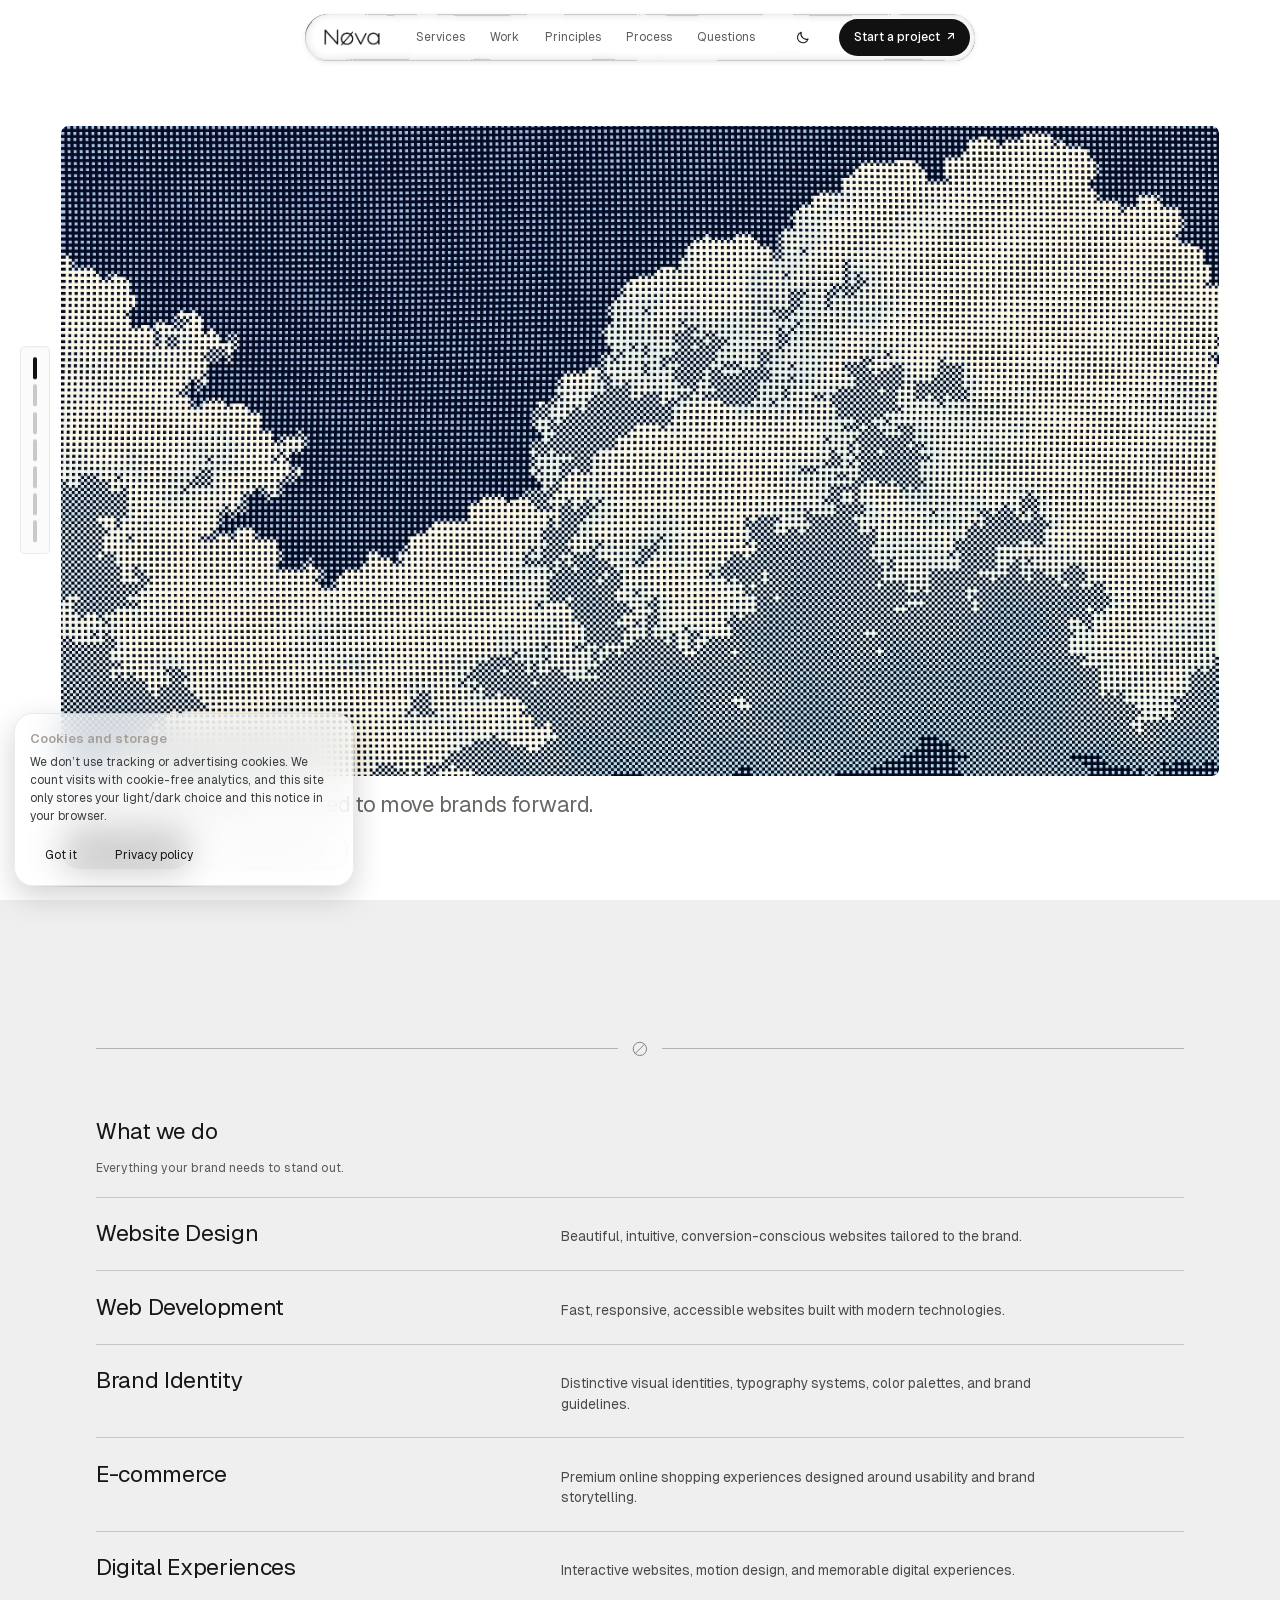
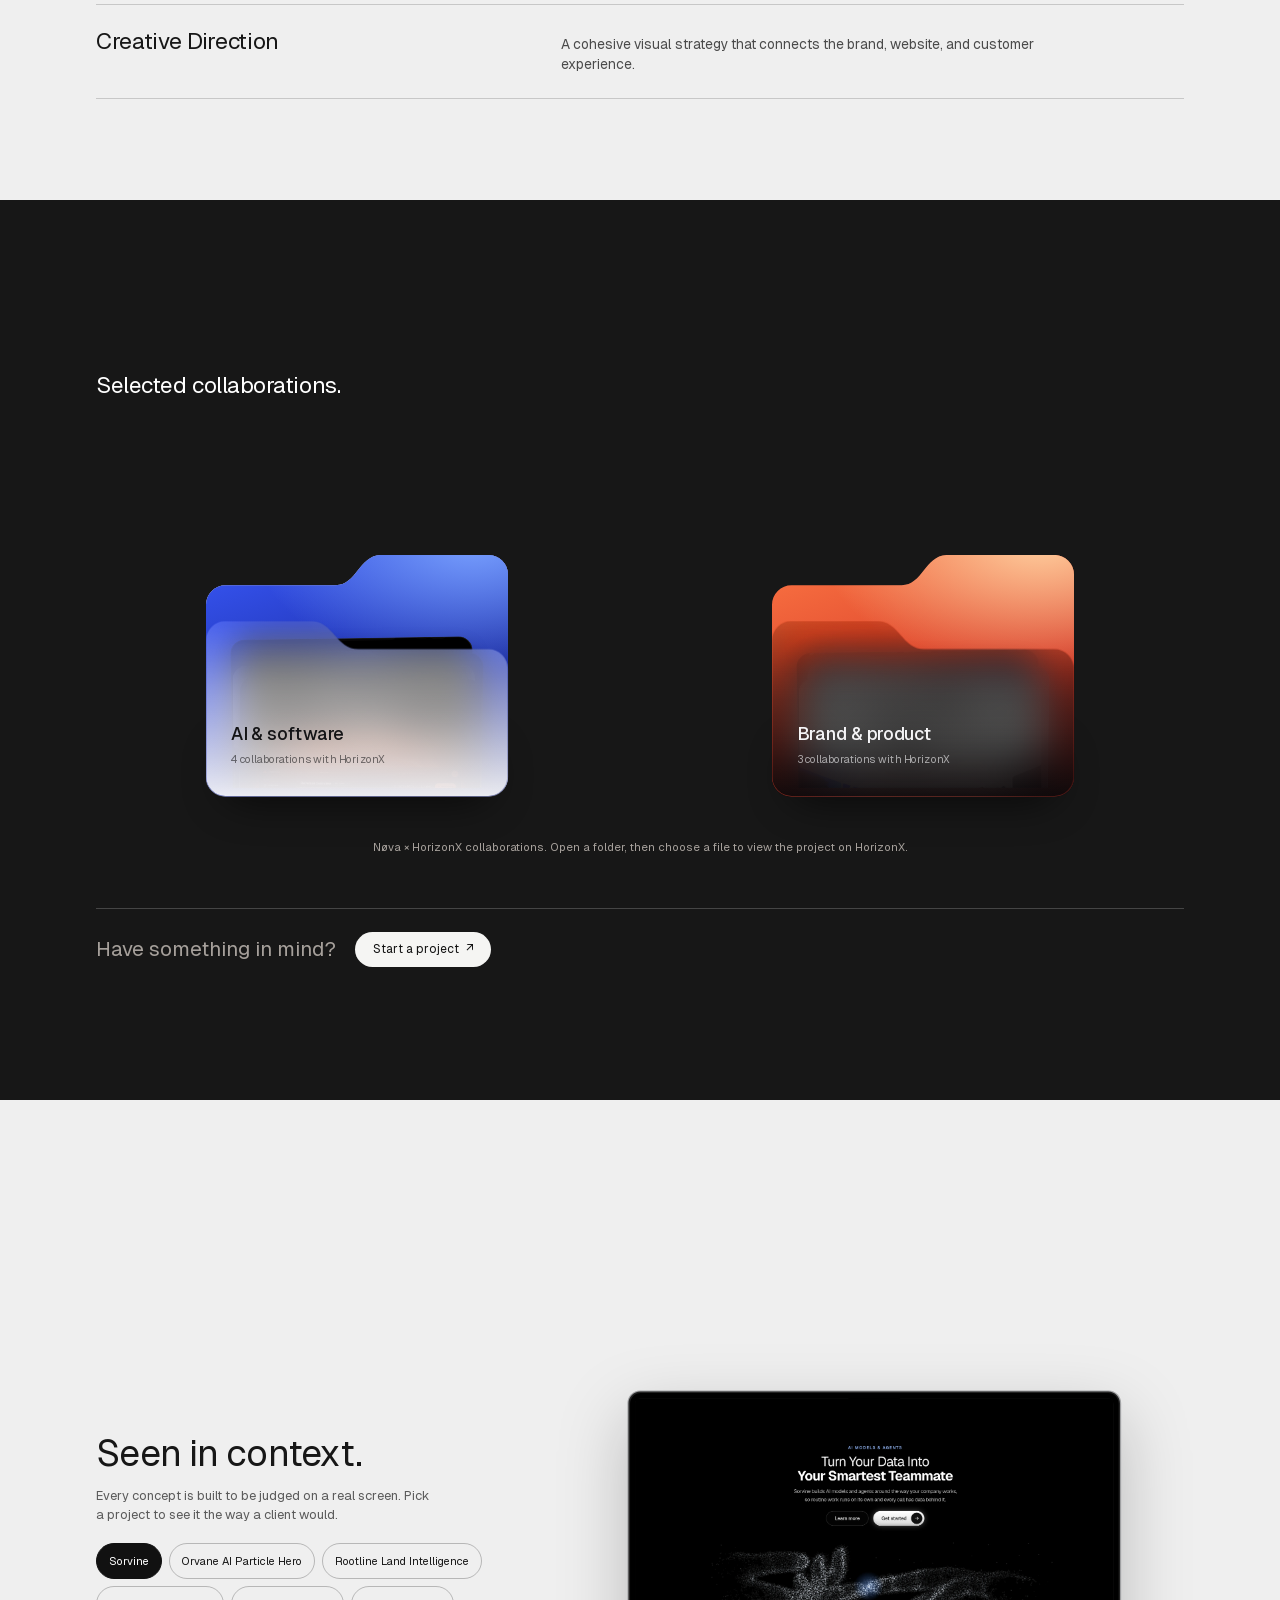
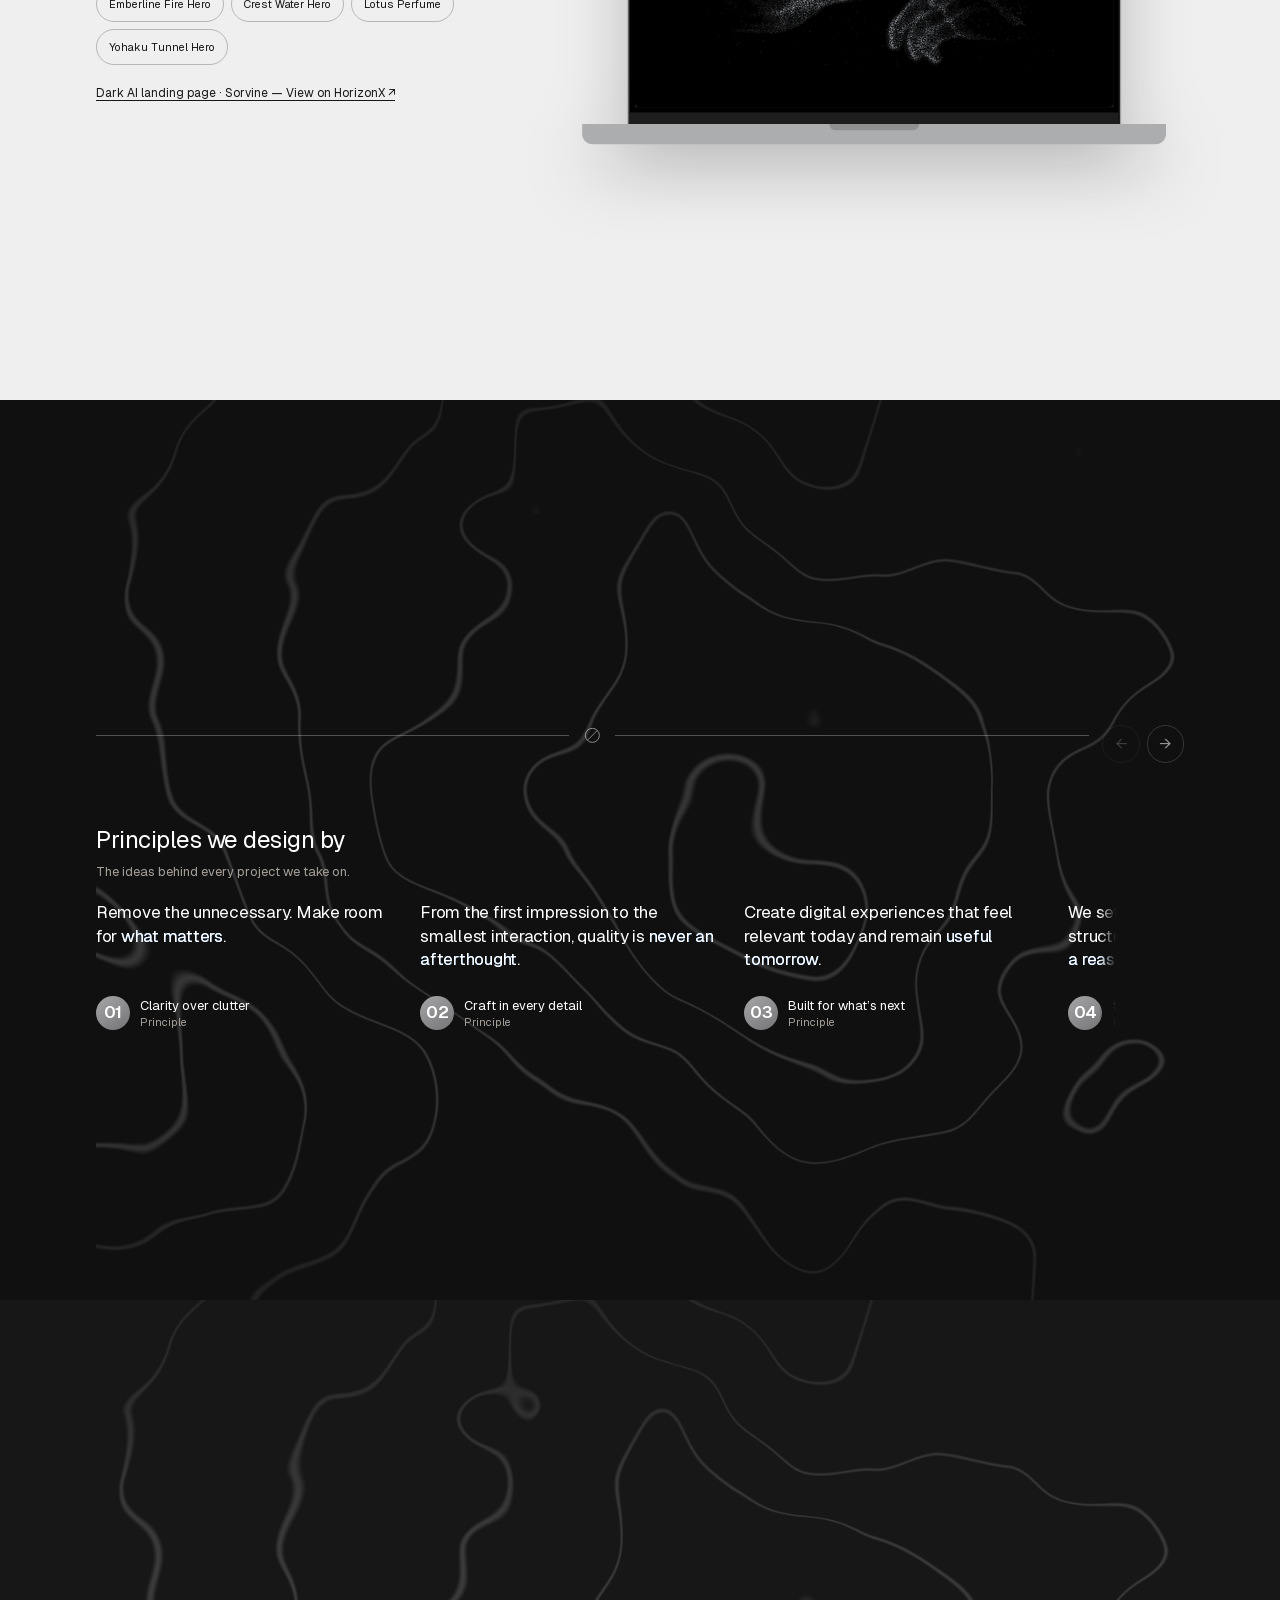
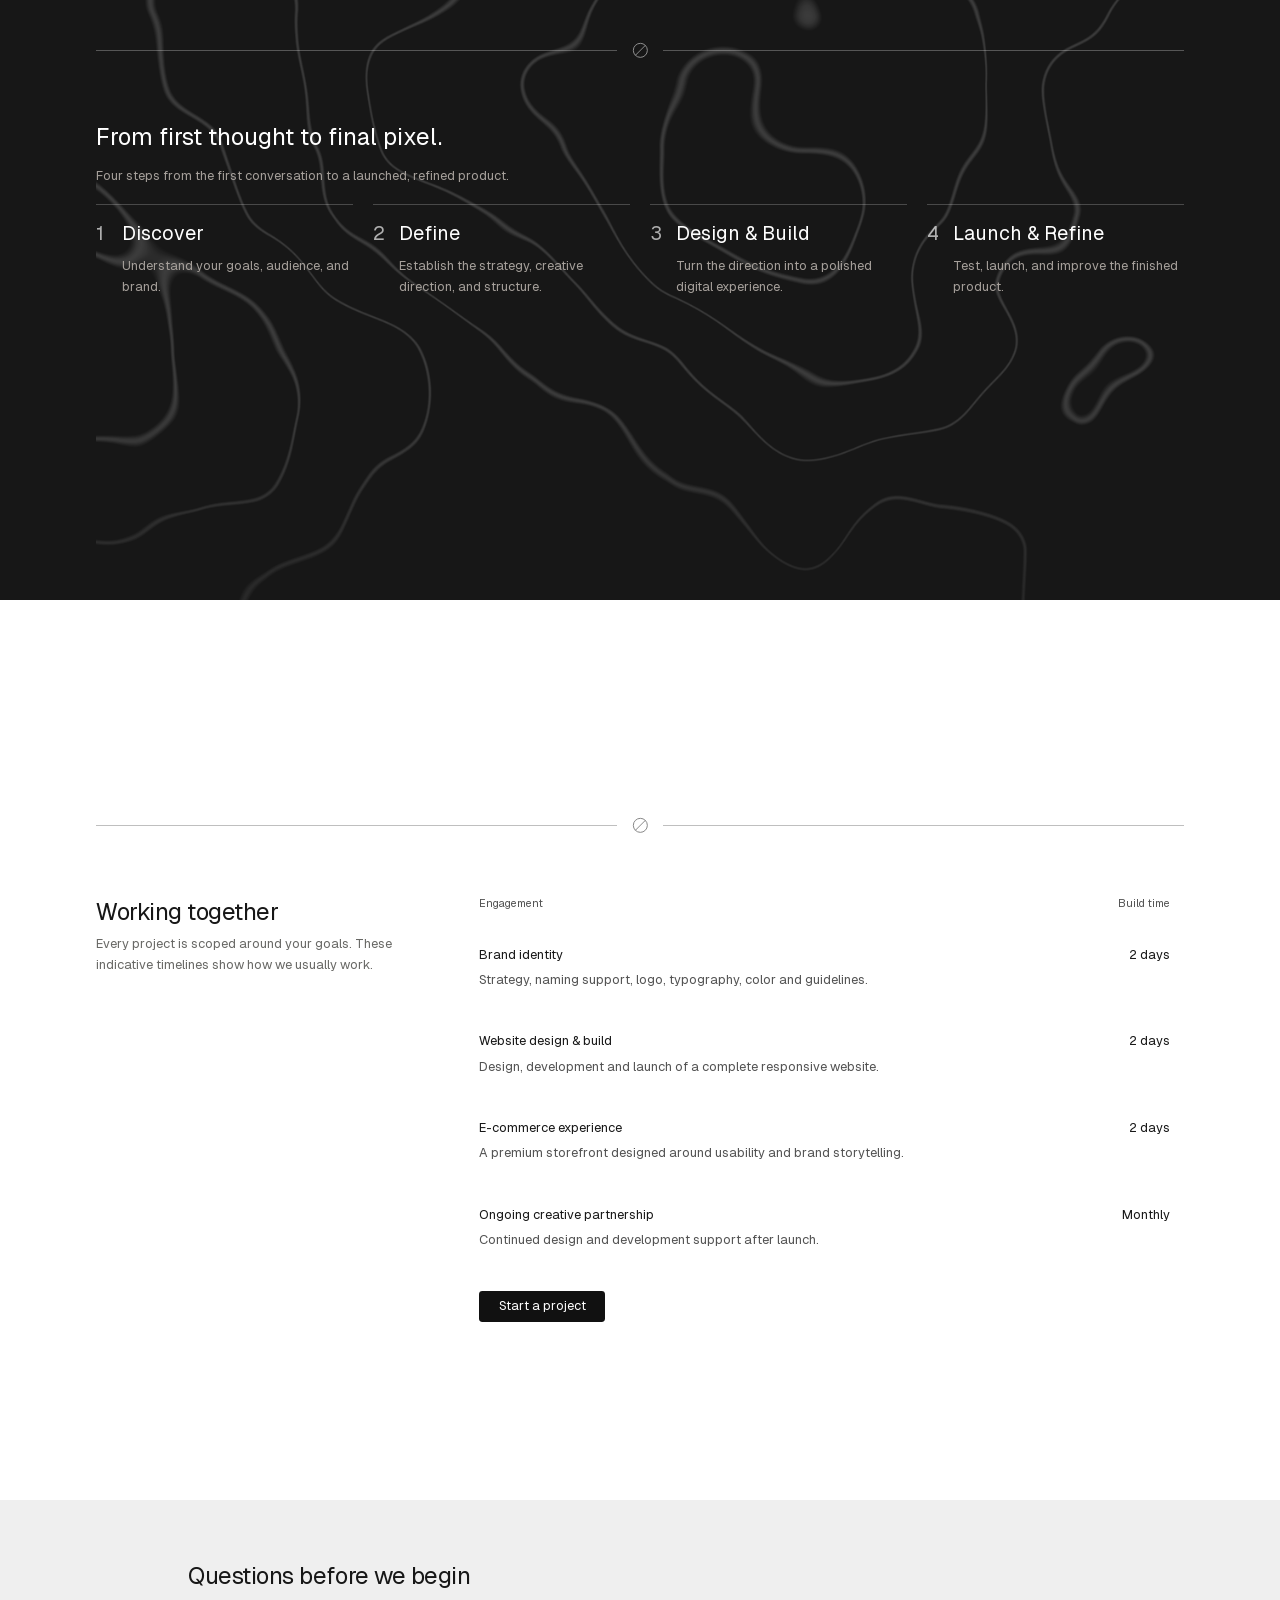
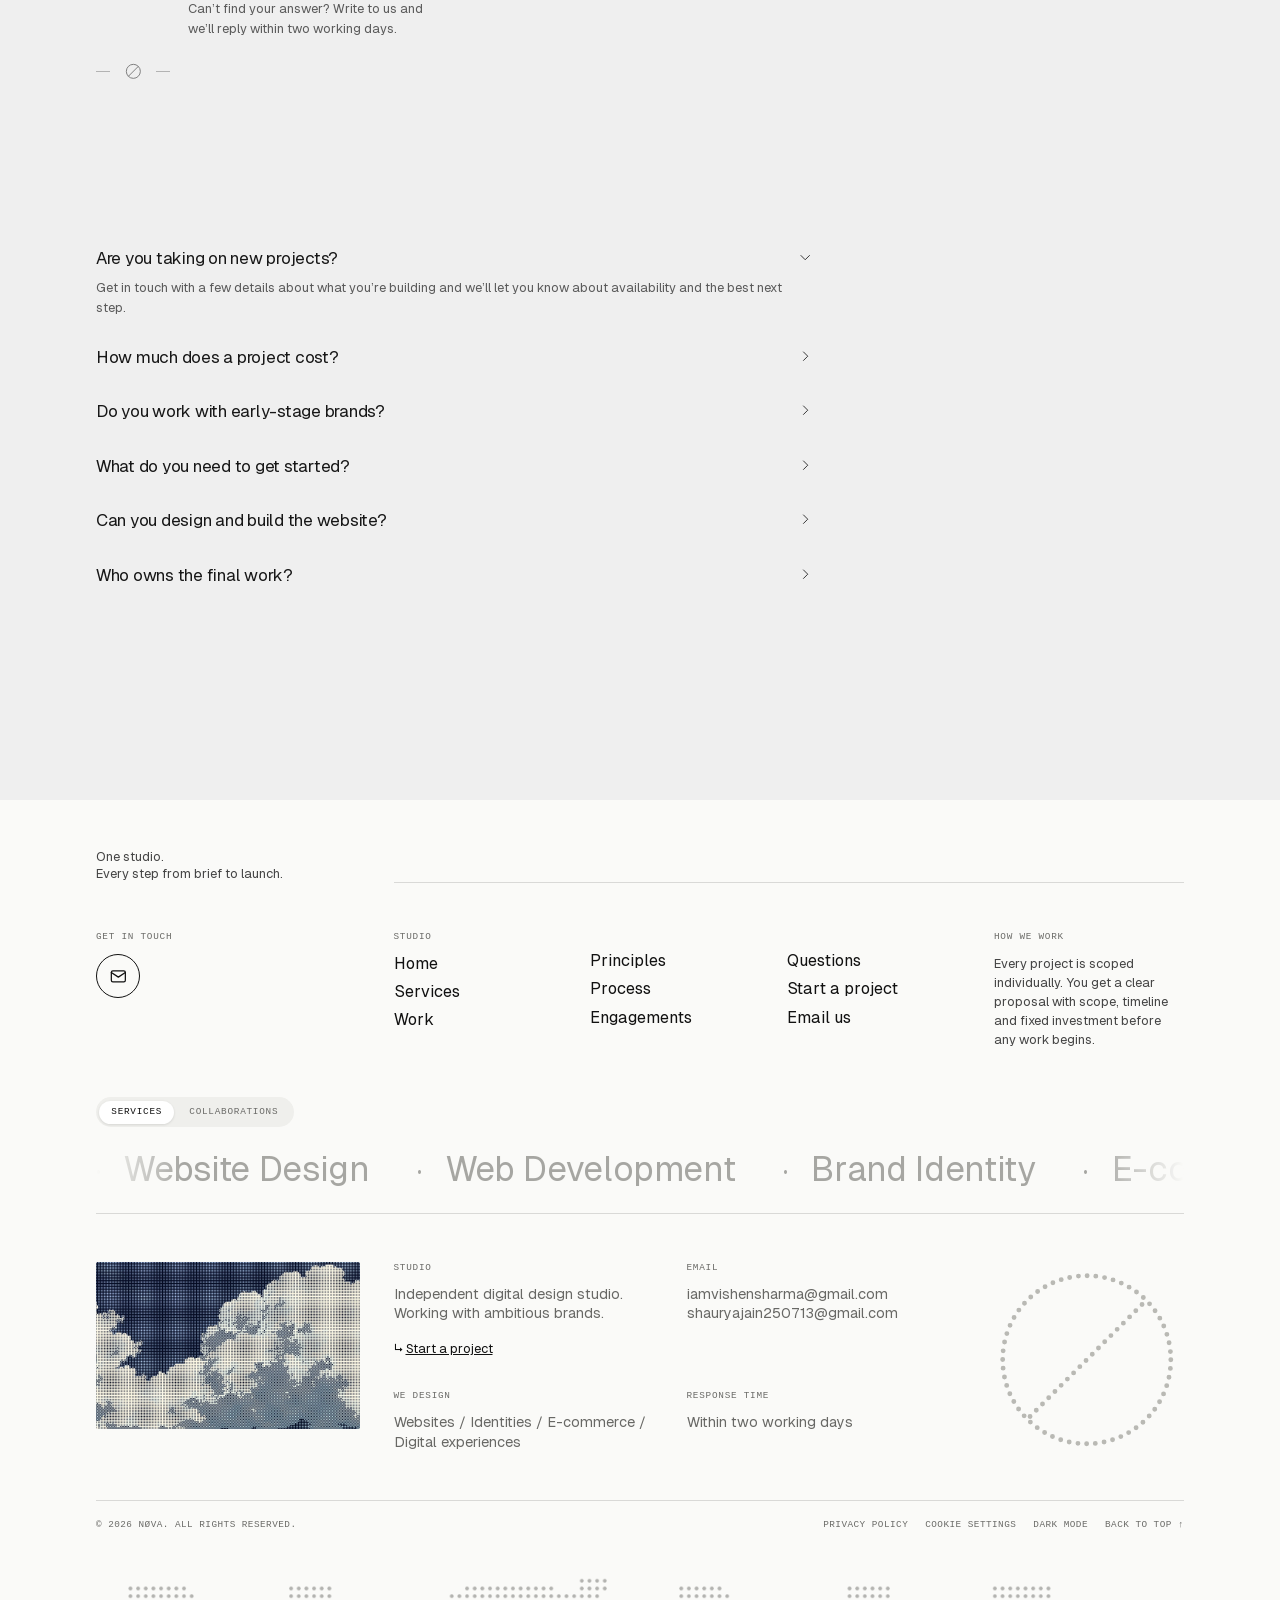
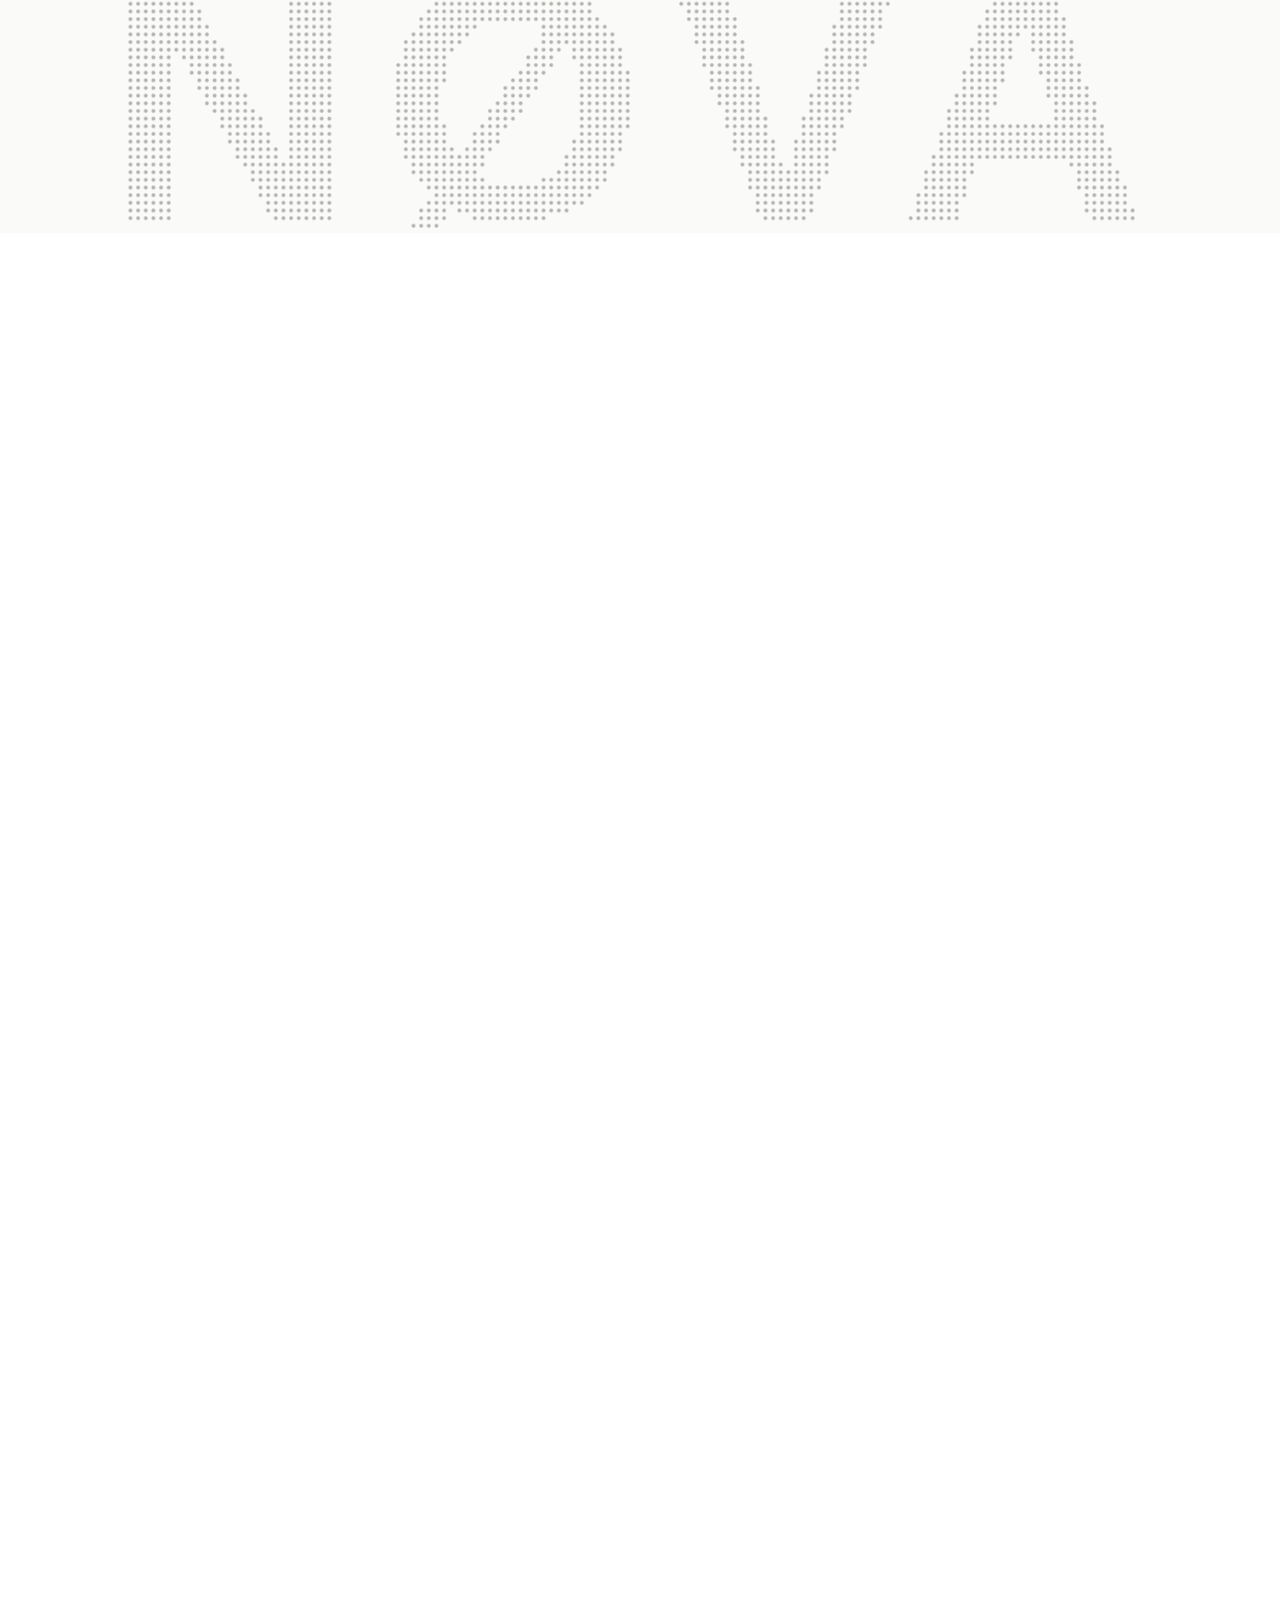
==== commit c72bb0f6: "Point canonical, og:url, JSON-LD, robots and sitemap at novastudio-delta.vercel.app Replaces the YOU" ====
--- a/index.html
+++ b/index.html
@@ -6,7 +6,7 @@
 <meta content="Nøva is an independent digital design studio. We craft distinctive brand identities, fast websites and e-commerce experiences for ambitious brands worldwide." name="description"/>
 <link as="font" crossorigin="" href="fonts/geist.woff2" rel="preload" type="font/woff2"/>
 <link href="css/3ckmnj9830jt3.css" rel="stylesheet"/><link href="css/2xv86bgcfq2_5.css" rel="stylesheet"/><link href="css/extra.css" rel="stylesheet"/>
-<link href="assets/favicon.svg" rel="icon" type="image/svg+xml"/><link href="https://YOUR-DOMAIN.com/" rel="canonical"/><meta content="index,follow,max-image-preview:large,max-snippet:-1" name="robots"/><meta content="#fafaf8" media="(prefers-color-scheme: light)" name="theme-color"/><meta content="#0f0f0f" media="(prefers-color-scheme: dark)" name="theme-color"/><meta content="Nøva" name="application-name"/><meta content="Nøva" name="author"/><meta content="website" property="og:type"/><meta content="Nøva" property="og:site_name"/><meta content="en_US" property="og:locale"/><meta content="Nøva | Brand, Web &amp; E-commerce Design Studio" property="og:title"/><meta content="Nøva is an independent digital design studio. We craft distinctive brand identities, fast websites and e-commerce experiences for ambitious brands worldwide." property="og:description"/><meta content="https://YOUR-DOMAIN.com/" property="og:url"/><meta content="https://YOUR-DOMAIN.com/assets/og-image.jpg" property="og:image"/><meta content="1200" property="og:image:width"/><meta content="630" property="og:image:height"/><meta content="Nøva, independent digital design studio, over a dithered cloud image" property="og:image:alt"/><meta content="summary_large_image" name="twitter:card"/><meta content="Nøva | Brand, Web &amp; E-commerce Design Studio" name="twitter:title"/><meta content="Nøva is an independent digital design studio. We craft distinctive brand identities, fast websites and e-commerce experiences for ambitious brands worldwide." name="twitter:description"/><meta content="https://YOUR-DOMAIN.com/assets/og-image.jpg" name="twitter:image"/><link as="image" fetchpriority="high" href="images/hero-sky-lattice.webp" rel="preload" type="image/webp"/><script type="application/ld+json">{"@context":"https://schema.org","@graph":[{"@type":"WebSite","@id":"https://YOUR-DOMAIN.com/#website","url":"https://YOUR-DOMAIN.com/","name":"Nøva","description":"Nøva is an independent digital design studio. We craft distinctive brand identities, fast websites and e-commerce experiences for ambitious brands worldwide.","inLanguage":"en","publisher":{"@id":"https://YOUR-DOMAIN.com/#org"}},{"@type":["Organization","ProfessionalService"],"@id":"https://YOUR-DOMAIN.com/#org","name":"Nøva","url":"https://YOUR-DOMAIN.com/","logo":"https://YOUR-DOMAIN.com/assets/logo-black.png","image":"https://YOUR-DOMAIN.com/assets/og-image.jpg","description":"Nøva is an independent digital design studio. We craft distinctive brand identities, fast websites and e-commerce experiences for ambitious brands worldwide.","email":"iamvishensharma@gmail.com","priceRange":"$$","knowsAbout":["Brand identity","Web design","Web development","E-commerce design","Creative direction"],"hasOfferCatalog":{"@type":"OfferCatalog","name":"Design services","itemListElement":[{"@type":"Offer","itemOffered":{"@type":"Service","name":"Website Design"}},{"@type":"Offer","itemOffered":{"@type":"Service","name":"Web Development"}},{"@type":"Offer","itemOffered":{"@type":"Service","name":"Brand Identity"}},{"@type":"Offer","itemOffered":{"@type":"Service","name":"E-commerce"}},{"@type":"Offer","itemOffered":{"@type":"Service","name":"Digital Experiences"}},{"@type":"Offer","itemOffered":{"@type":"Service","name":"Creative Direction"}}]}},{"@type":"WebPage","@id":"https://YOUR-DOMAIN.com/#webpage","url":"https://YOUR-DOMAIN.com/","name":"Nøva | Brand, Web & E-commerce Design Studio","isPartOf":{"@id":"https://YOUR-DOMAIN.com/#website"},"about":{"@id":"https://YOUR-DOMAIN.com/#org"},"primaryImageOfPage":"https://YOUR-DOMAIN.com/assets/og-image.jpg"},{"@type":"FAQPage","@id":"https://YOUR-DOMAIN.com/#faq","mainEntity":[{"@type":"Question","name":"Are you taking on new projects?","acceptedAnswer":{"@type":"Answer","text":"Get in touch with a few details about what you’re building and we’ll let you know about availability and the best next step."}},{"@type":"Question","name":"How much does a project cost?","acceptedAnswer":{"@type":"Answer","text":"Every project is scoped individually. After an initial conversation we send a clear proposal with scope, timeline and fixed investment before any work begins."}},{"@type":"Question","name":"Do you work with early-stage brands?","acceptedAnswer":{"@type":"Answer","text":"Yes. We work with ambitious brands at different stages, from a first identity and website to a refresh of an established presence."}},{"@type":"Question","name":"What do you need to get started?","acceptedAnswer":{"@type":"Answer","text":"A short brief is enough: what you’re building, who it’s for, and any references you love. We shape the rest together in discovery."}},{"@type":"Question","name":"Can you design and build the website?","acceptedAnswer":{"@type":"Answer","text":"Yes. Design and development happen together, so the finished site matches the design precisely and performs well on every device."}},{"@type":"Question","name":"Who owns the final work?","acceptedAnswer":{"@type":"Answer","text":"Ownership of final assets and files is agreed in the proposal so that expectations are clear from the start."}}]}]}</script></head>
+<link href="assets/favicon.svg" rel="icon" type="image/svg+xml"/><link href="https://novastudio-delta.vercel.app/" rel="canonical"/><meta content="index,follow,max-image-preview:large,max-snippet:-1" name="robots"/><meta content="#fafaf8" media="(prefers-color-scheme: light)" name="theme-color"/><meta content="#0f0f0f" media="(prefers-color-scheme: dark)" name="theme-color"/><meta content="Nøva" name="application-name"/><meta content="Nøva" name="author"/><meta content="website" property="og:type"/><meta content="Nøva" property="og:site_name"/><meta content="en_US" property="og:locale"/><meta content="Nøva | Brand, Web &amp; E-commerce Design Studio" property="og:title"/><meta content="Nøva is an independent digital design studio. We craft distinctive brand identities, fast websites and e-commerce experiences for ambitious brands worldwide." property="og:description"/><meta content="https://novastudio-delta.vercel.app/" property="og:url"/><meta content="https://novastudio-delta.vercel.app/assets/og-image.jpg" property="og:image"/><meta content="1200" property="og:image:width"/><meta content="630" property="og:image:height"/><meta content="Nøva, independent digital design studio, over a dithered cloud image" property="og:image:alt"/><meta content="summary_large_image" name="twitter:card"/><meta content="Nøva | Brand, Web &amp; E-commerce Design Studio" name="twitter:title"/><meta content="Nøva is an independent digital design studio. We craft distinctive brand identities, fast websites and e-commerce experiences for ambitious brands worldwide." name="twitter:description"/><meta content="https://novastudio-delta.vercel.app/assets/og-image.jpg" name="twitter:image"/><link as="image" fetchpriority="high" href="images/hero-sky-lattice.webp" rel="preload" type="image/webp"/><script type="application/ld+json">{"@context":"https://schema.org","@graph":[{"@type":"WebSite","@id":"https://novastudio-delta.vercel.app/#website","url":"https://novastudio-delta.vercel.app/","name":"Nøva","description":"Nøva is an independent digital design studio. We craft distinctive brand identities, fast websites and e-commerce experiences for ambitious brands worldwide.","inLanguage":"en","publisher":{"@id":"https://novastudio-delta.vercel.app/#org"}},{"@type":["Organization","ProfessionalService"],"@id":"https://novastudio-delta.vercel.app/#org","name":"Nøva","url":"https://novastudio-delta.vercel.app/","logo":"https://novastudio-delta.vercel.app/assets/logo-black.png","image":"https://novastudio-delta.vercel.app/assets/og-image.jpg","description":"Nøva is an independent digital design studio. We craft distinctive brand identities, fast websites and e-commerce experiences for ambitious brands worldwide.","email":"iamvishensharma@gmail.com","priceRange":"$$","knowsAbout":["Brand identity","Web design","Web development","E-commerce design","Creative direction"],"hasOfferCatalog":{"@type":"OfferCatalog","name":"Design services","itemListElement":[{"@type":"Offer","itemOffered":{"@type":"Service","name":"Website Design"}},{"@type":"Offer","itemOffered":{"@type":"Service","name":"Web Development"}},{"@type":"Offer","itemOffered":{"@type":"Service","name":"Brand Identity"}},{"@type":"Offer","itemOffered":{"@type":"Service","name":"E-commerce"}},{"@type":"Offer","itemOffered":{"@type":"Service","name":"Digital Experiences"}},{"@type":"Offer","itemOffered":{"@type":"Service","name":"Creative Direction"}}]}},{"@type":"WebPage","@id":"https://novastudio-delta.vercel.app/#webpage","url":"https://novastudio-delta.vercel.app/","name":"Nøva | Brand, Web & E-commerce Design Studio","isPartOf":{"@id":"https://novastudio-delta.vercel.app/#website"},"about":{"@id":"https://novastudio-delta.vercel.app/#org"},"primaryImageOfPage":"https://novastudio-delta.vercel.app/assets/og-image.jpg"},{"@type":"FAQPage","@id":"https://novastudio-delta.vercel.app/#faq","mainEntity":[{"@type":"Question","name":"Are you taking on new projects?","acceptedAnswer":{"@type":"Answer","text":"Get in touch with a few details about what you’re building and we’ll let you know about availability and the best next step."}},{"@type":"Question","name":"How much does a project cost?","acceptedAnswer":{"@type":"Answer","text":"Every project is scoped individually. After an initial conversation we send a clear proposal with scope, timeline and fixed investment before any work begins."}},{"@type":"Question","name":"Do you work with early-stage brands?","acceptedAnswer":{"@type":"Answer","text":"Yes. We work with ambitious brands at different stages, from a first identity and website to a refresh of an established presence."}},{"@type":"Question","name":"What do you need to get started?","acceptedAnswer":{"@type":"Answer","text":"A short brief is enough: what you’re building, who it’s for, and any references you love. We shape the rest together in discovery."}},{"@type":"Question","name":"Can you design and build the website?","acceptedAnswer":{"@type":"Answer","text":"Yes. Design and development happen together, so the finished site matches the design precisely and performs well on every device."}},{"@type":"Question","name":"Who owns the final work?","acceptedAnswer":{"@type":"Answer","text":"Ownership of final assets and files is agreed in the proposal so that expectations are clear from the start."}}]}]}</script></head>
 <body class="min-h-full flex flex-col"><script>(function(){try{var m=localStorage.getItem("nova-mode");if(m!=="dark"&&m!=="light"){var h=document.documentElement.getAttribute("data-theme");m=(h==="dark"||h==="light")?h:(window.matchMedia&&matchMedia("(prefers-color-scheme: dark)").matches?"dark":"light")}document.documentElement.setAttribute("data-mode",m)}catch(e){document.documentElement.setAttribute("data-mode","light")}})()</script><div aria-label="Loading" id="nova-loader" role="status"><div class="nl-w"><i></i><i></i><i></i><i></i><i></i><i></i><i></i></div></div><style>
 #nova-loader{position:fixed;inset:0;z-index:99999;display:grid;place-items:center;background:#fff;--nl:#000;transition:opacity .6s ease,visibility .6s}
 :root[data-mode=dark] #nova-loader{background:#000;--nl:#fff}
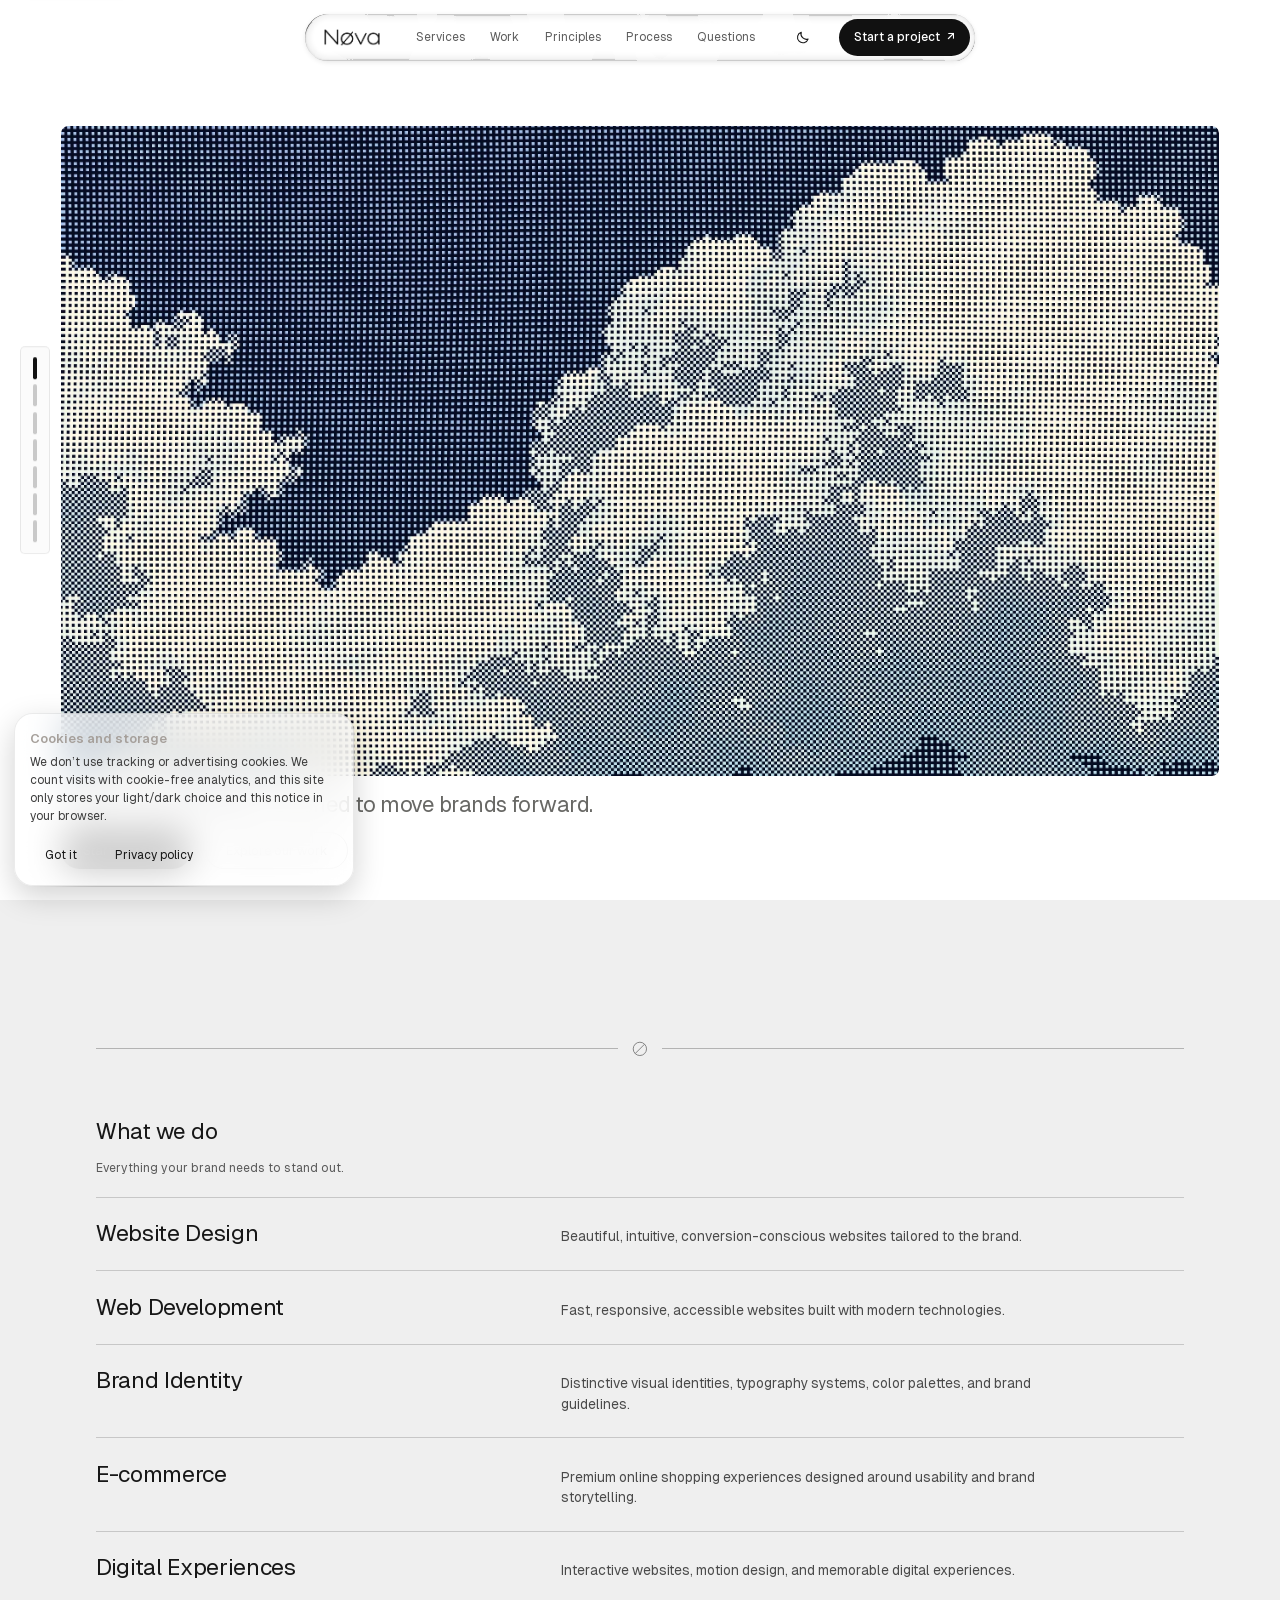
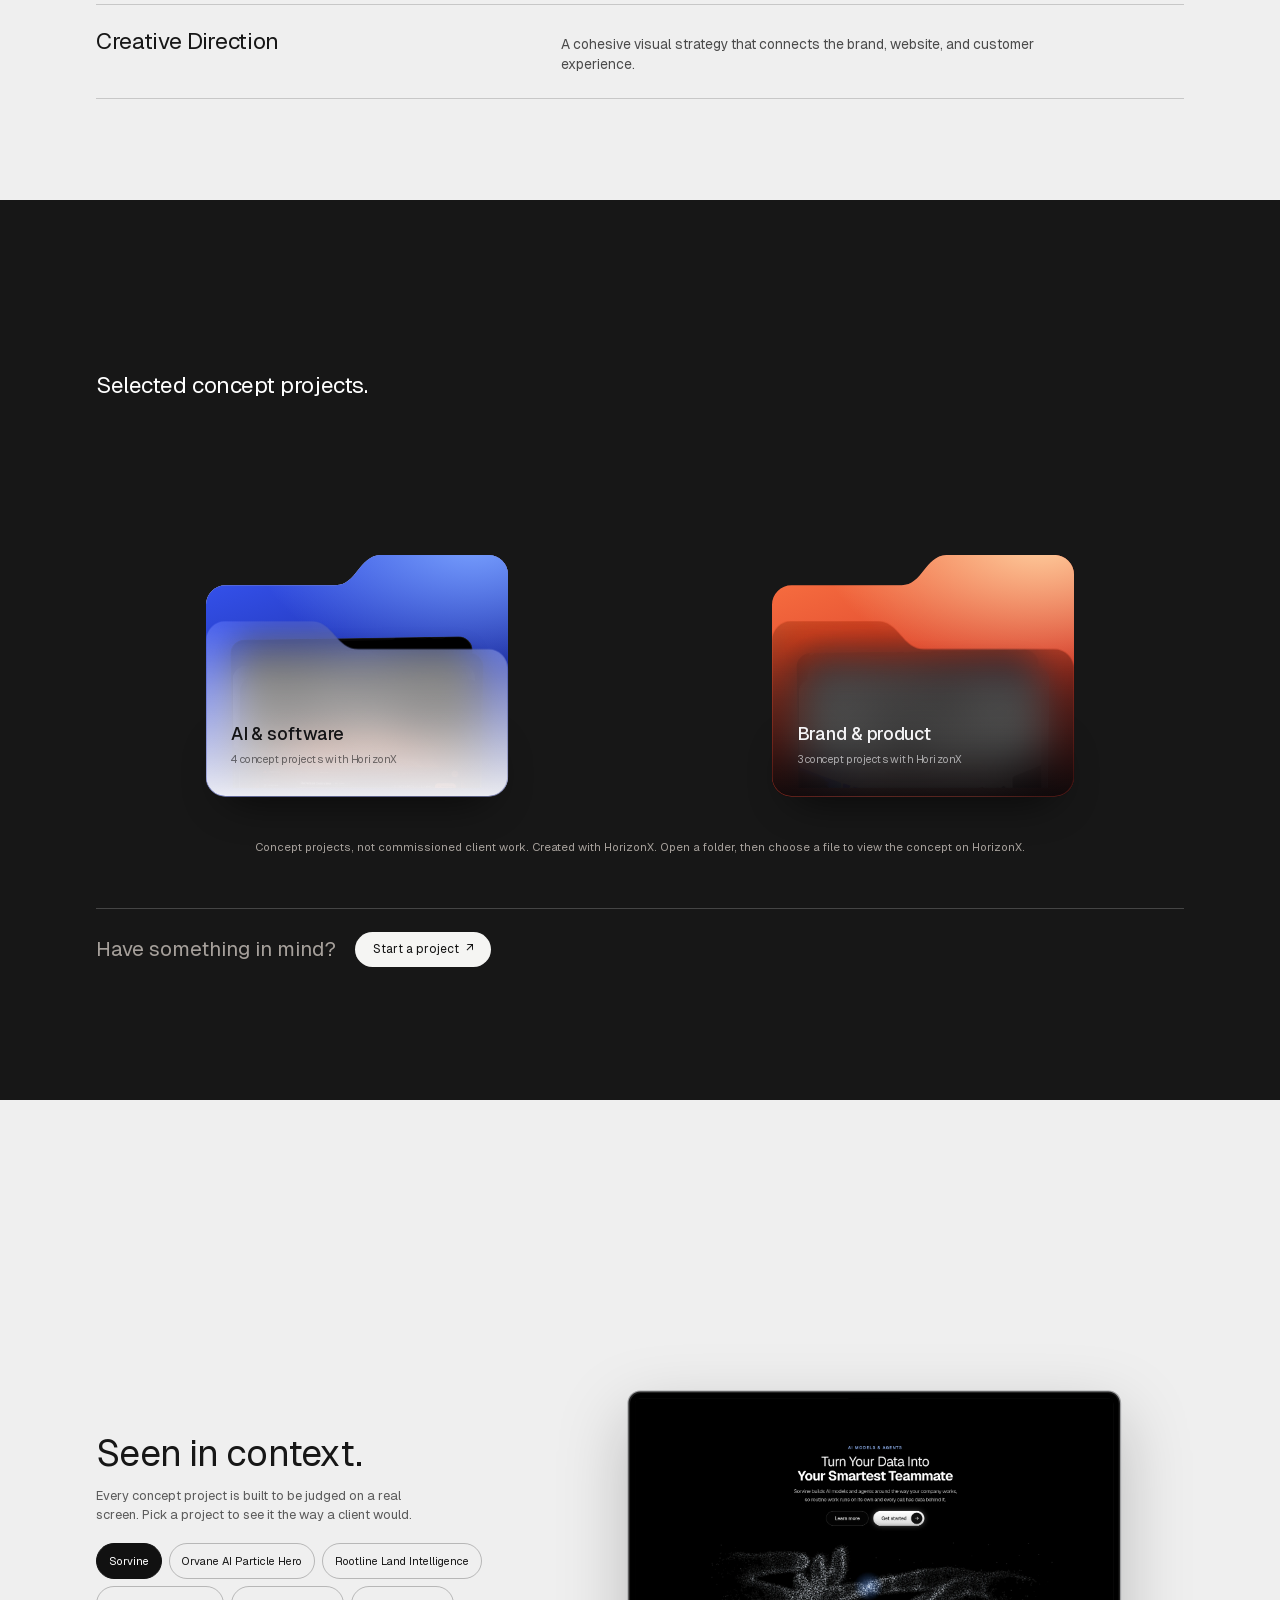
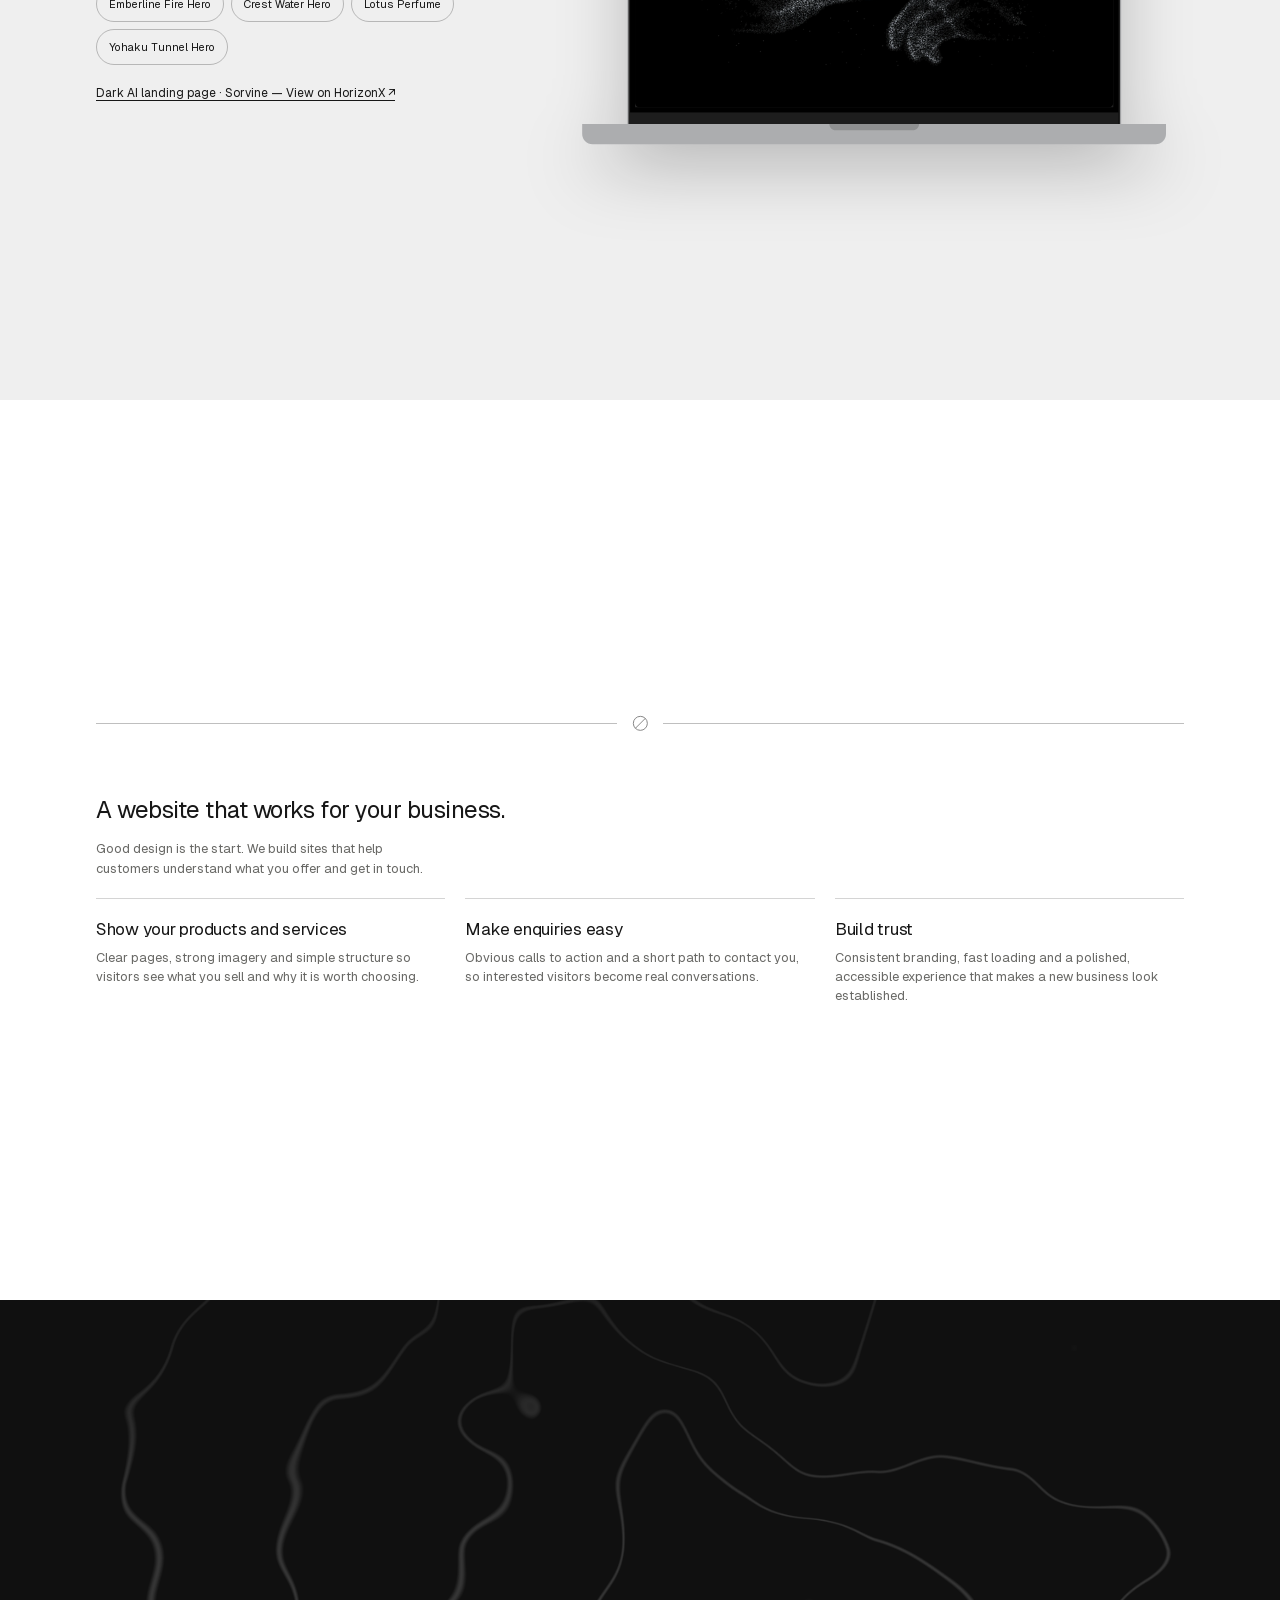
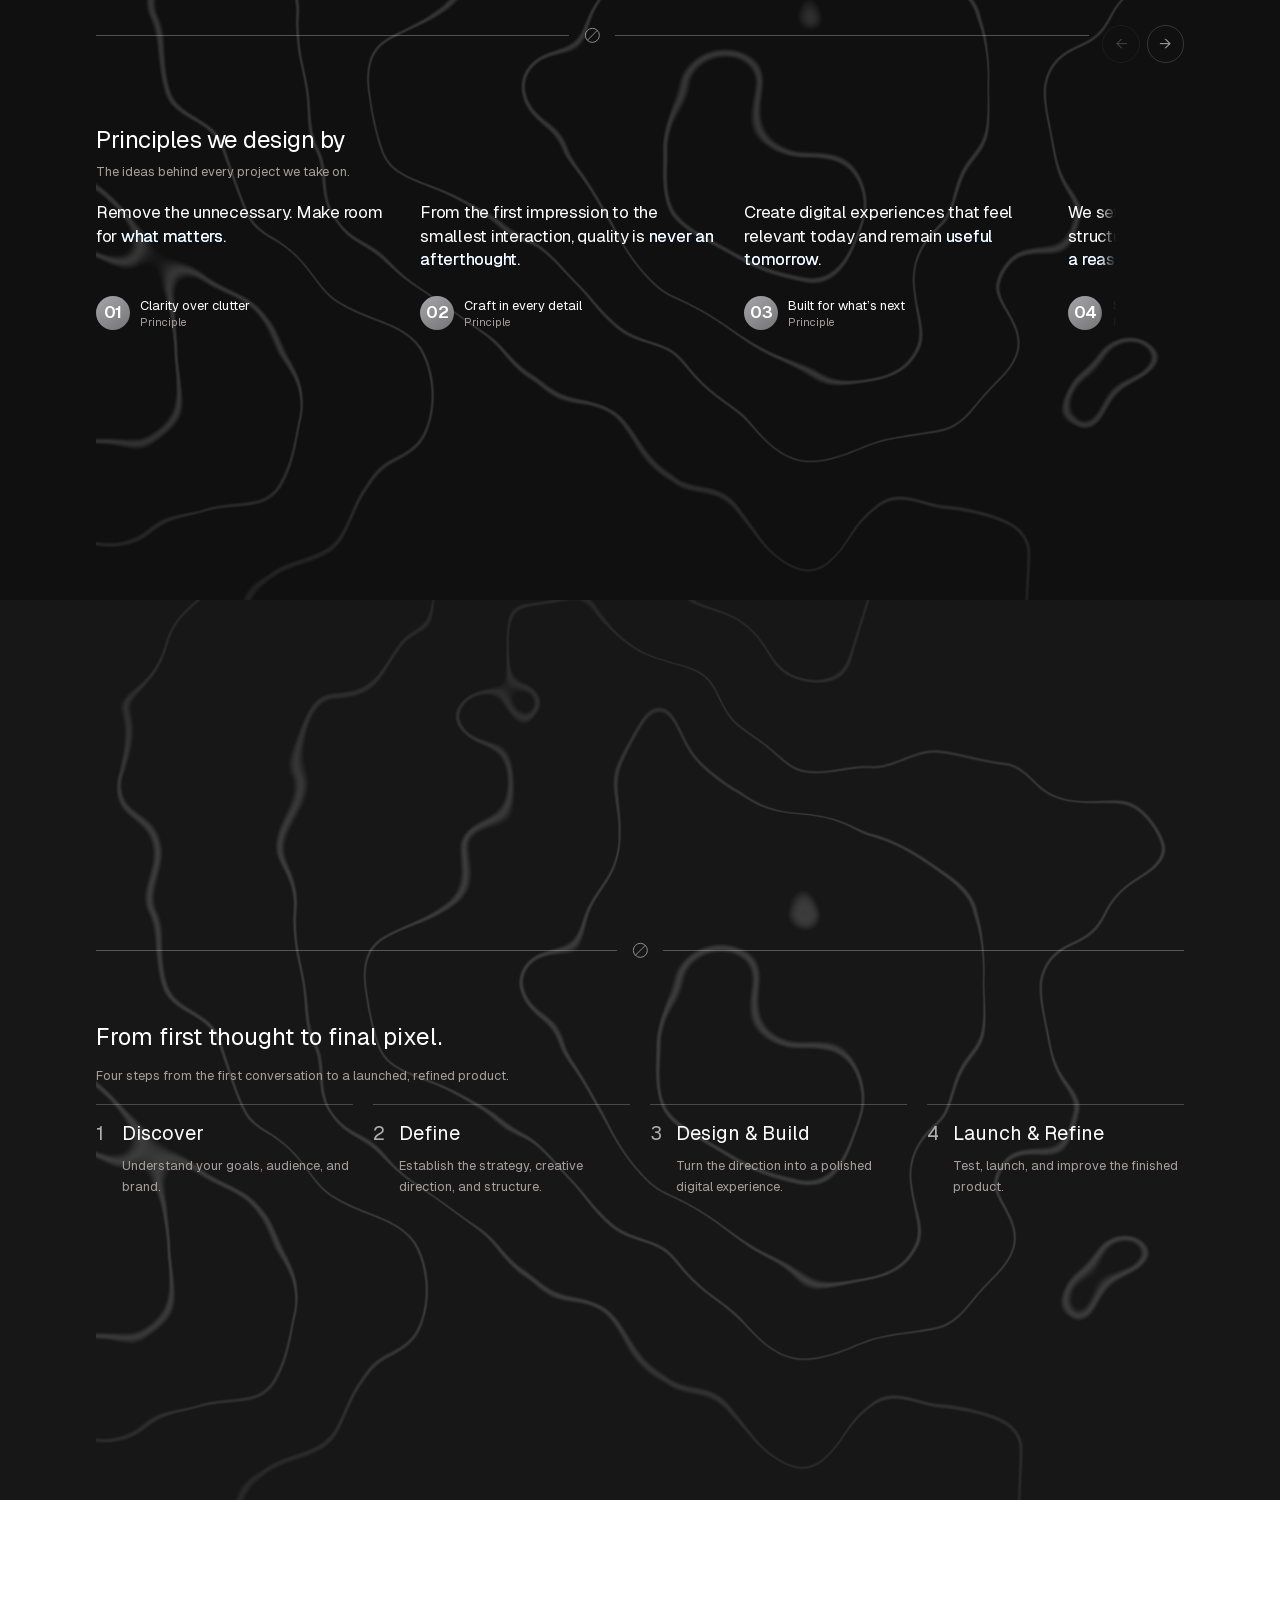
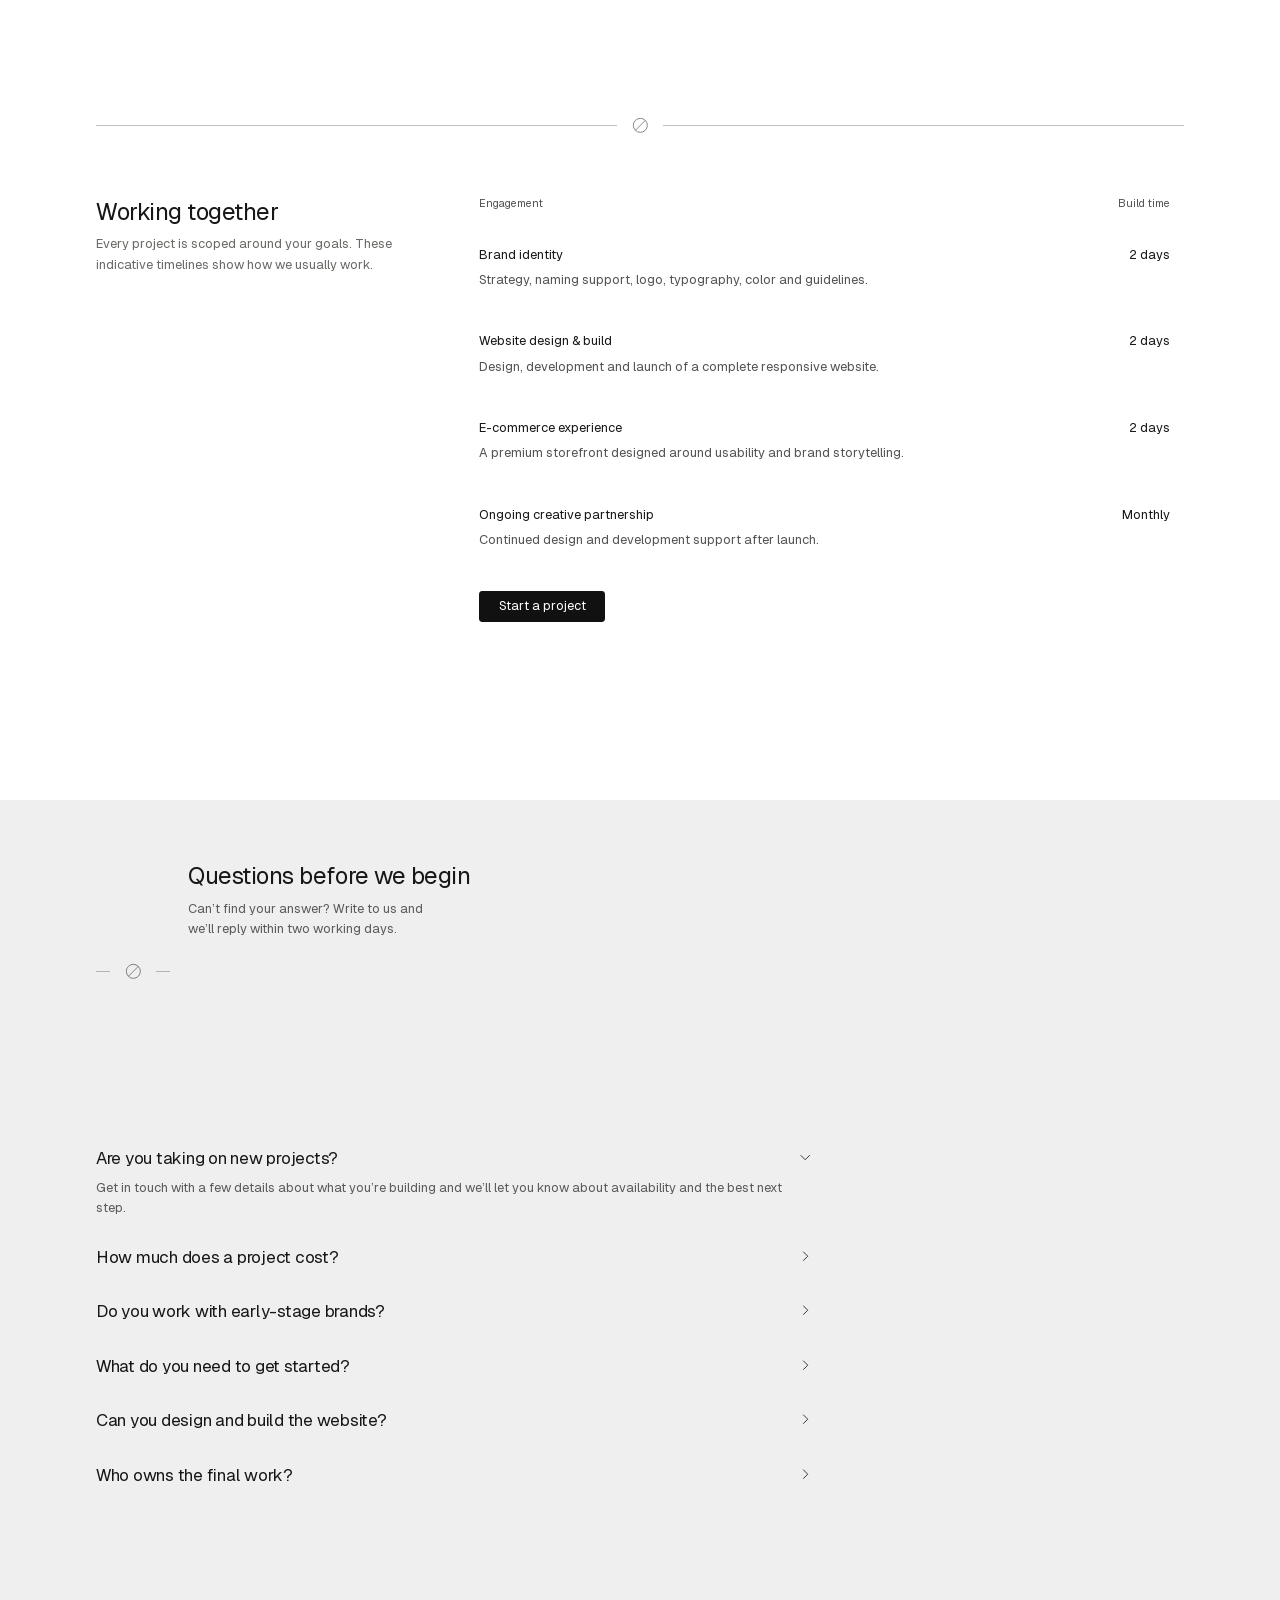
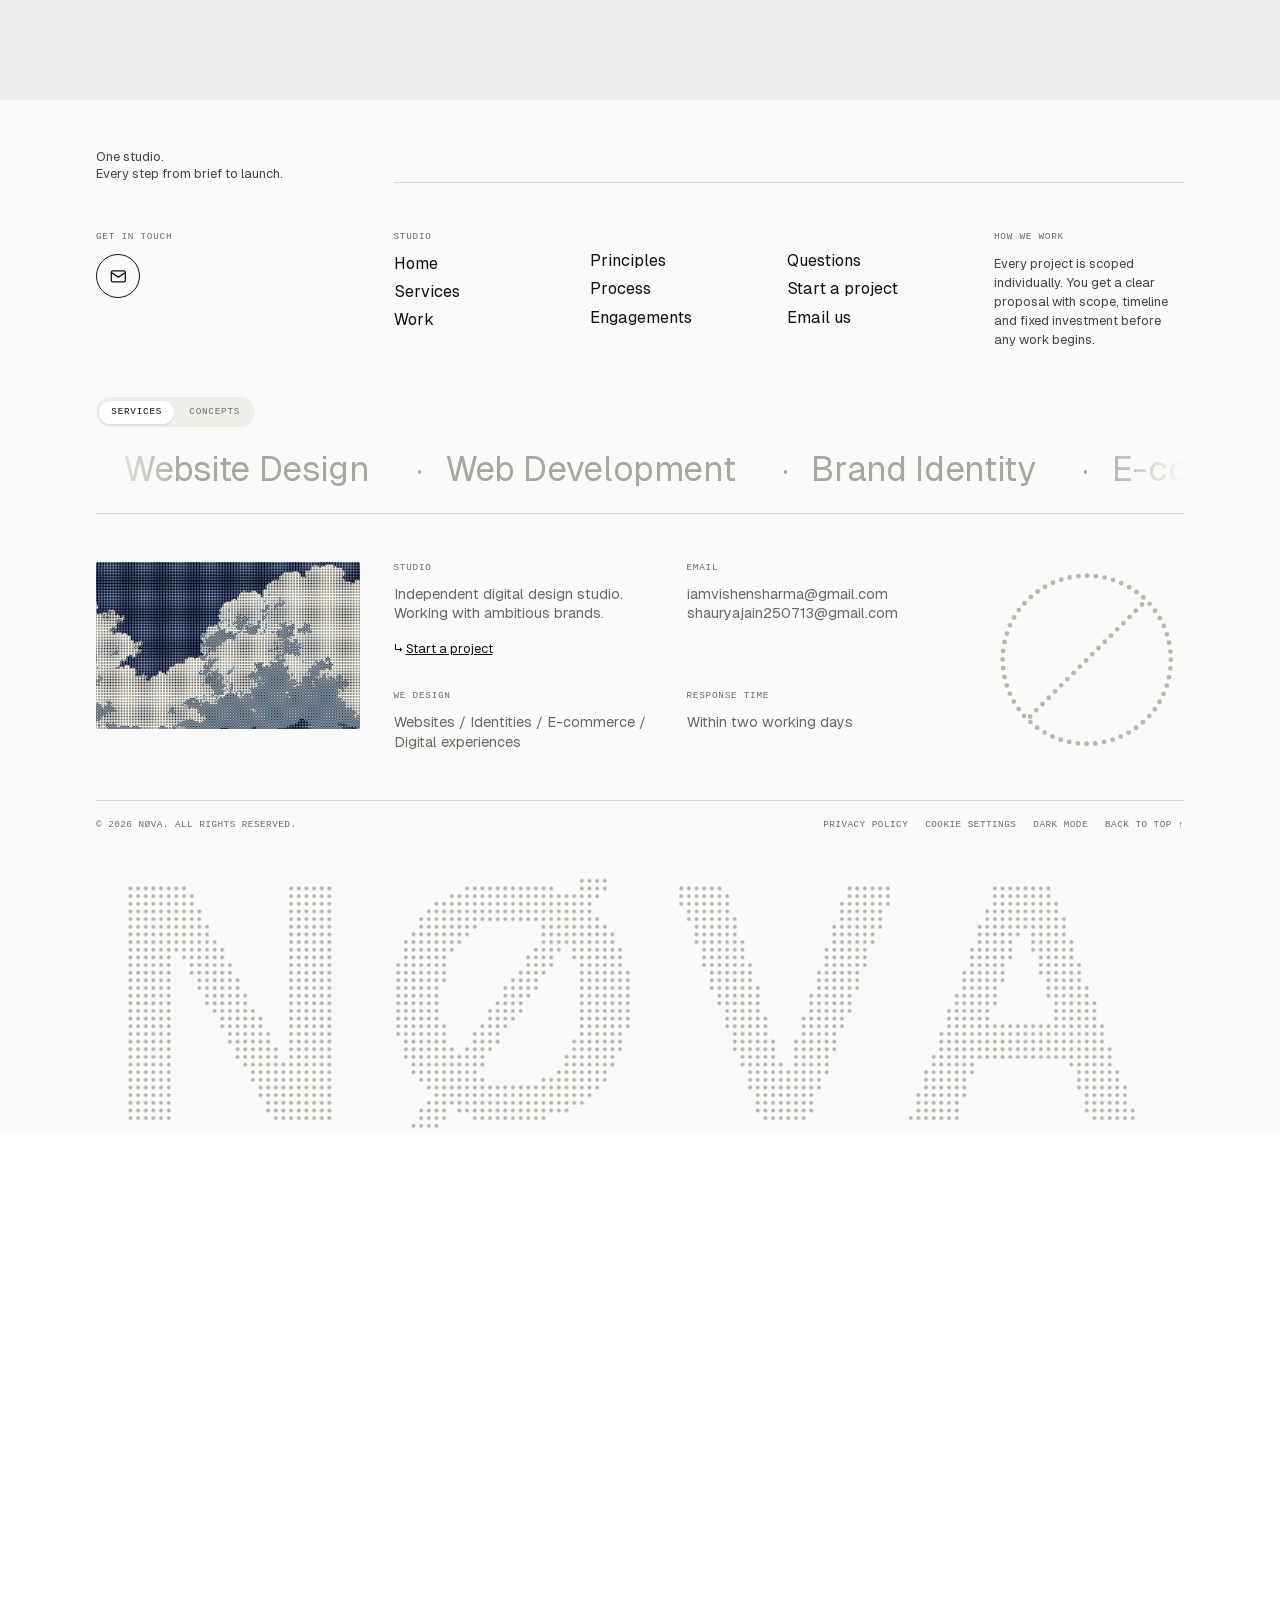
==== commit 569e819f: "Label HorizonX work as concept projects and add outcomes section Co-Authored-By: Claude Sonnet 5.5 <" ====
--- a/index.html
+++ b/index.html
@@ -20,7 +20,7 @@
 <a aria-label="Nøva home" class="nv__brand" href="./"><img alt="Nøva" class="nova-logo" height="20" src="assets/logo-black.png" width="66"/></a>
 <nav aria-label="Primary" class="nv__links"><a href="#care">Services</a><a href="#team">Work</a><a href="#reviews">Principles</a><a href="#first-visit">Process</a><a href="#faq">Questions</a></nav>
 <button aria-label="Switch to dark mode" aria-pressed="false" class="nv__mode" data-mode-toggle="" type="button"><svg aria-hidden="true" class="ico-moon" fill="none" height="18" stroke="currentColor" stroke-linecap="round" stroke-linejoin="round" stroke-width="1.7" viewbox="0 0 24 24" width="18"><path d="M20.5 14.2A8.5 8.5 0 0 1 9.8 3.5a8.5 8.5 0 1 0 10.7 10.7Z"></path></svg><svg aria-hidden="true" class="ico-sun" fill="none" height="18" stroke="currentColor" stroke-linecap="round" stroke-linejoin="round" stroke-width="1.7" viewbox="0 0 24 24" width="18"><circle cx="12" cy="12" r="4"></circle><path d="M12 2v2M12 20v2M4.9 4.9l1.4 1.4M17.7 17.7l1.4 1.4M2 12h2M20 12h2M4.9 19.1l1.4-1.4M17.7 6.3l1.4-1.4"></path></svg></button>
-<a class="nv__cta" href="#contact">Start a project <span aria-hidden="true" class="nv__arr">↗</span></a></div></header><header class="header-module__iPBNRq__spacing mx-auto w-[calc(100%-32px)] max-w-[1280px] mobile:w-[calc(100%-96px)] wide:w-[calc(100%-160px)] pointer-events-none fixed inset-x-0 top-0 z-10 pt-(--header-inset) max-desktop:w-[calc(100%-2*var(--header-inset))]"><div class="header-module__iPBNRq__panel pointer-events-auto relative mx-0 w-full origin-top-left overflow-hidden rounded-sm border backdrop-blur-[16px] desktop:mx-auto desktop:w-max desktop:origin-top" data-theme="light" style="--brand-hover-scale:1.1"><div class="relative left-0 flex min-h-10 w-full items-center justify-start gap-2 px-(--header-padding-x) py-(--header-padding-y) pr-[calc(32px+2*var(--header-padding-x))] desktop:left-1/2 desktop:min-h-0 desktop:w-max desktop:-translate-x-1/2 desktop:justify-center desktop:pr-(--header-padding-x)" data-reveal="brandNavigation"><a aria-label="Nøva home" class="flex items-center justify-center gap-3.5 [&amp;&gt;svg]:shrink-0" href="/"><img alt="Nøva" class="nova-logo" height="22" src="assets/logo-black.png" width="73"/></a></div><div class="hidden p-1.5 desktop:block" id="_R_2avb_"><a class="header-module__iPBNRq__appointment inline-flex w-full items-center justify-center rounded-sm border border-transparent bg-button-blue px-3 text-center text-surface-white hover:bg-button-blue-hover active:bg-button-blue-active" href="#contact" tabindex="0">Start a project</a></div></div><button aria-controls="_R_mavb_" aria-expanded="false" aria-haspopup="dialog" aria-label="Open menu" class="flex size-8 items-center justify-center rounded-sm border-0 bg-transparent text-inherit desktop:hidden pointer-events-auto absolute top-[calc(var(--header-inset)+var(--header-padding-y)+1px)] right-[calc(var(--header-padding-x)+1px)] text-surface-ink" hidden="" tabindex="0" type="button"><svg aria-hidden="true" fill="none" height="20" stroke="currentColor" stroke-width="1.5" viewbox="0 0 20 20" width="20"><path d="M3 10h14" style="transform-origin:50% 50%;transform:translateY(-3px);transform-box:fill-box"></path><path d="M3 10h14" style="transform-origin:50% 50%;transform:translateY(3px);transform-box:fill-box"></path></svg></button><dialog aria-label="Navigation menu" class="pointer-events-auto fixed inset-0 m-0 h-dvh max-h-none w-full max-w-none overflow-hidden rounded-none border-0 bg-transparent p-(--header-inset) text-surface-ink backdrop:rounded-none backdrop:bg-transparent" id="_R_mavb_"><div aria-hidden="true" class="absolute inset-0 rounded-none bg-backdrop-appointment" style="opacity:0;backdrop-filter:blur(0px)"></div><div class="header-module__iPBNRq__panel relative flex w-full flex-col overflow-hidden rounded-sm border bg-surface-subtle data-[theme=dark]:bg-surface-ink" data-theme="light" style="height:50px"><div class="flex min-h-10 shrink-0 items-center justify-between gap-4 px-(--header-padding-x) py-(--header-padding-y)"><a aria-label="Nøva home" class="flex items-center justify-center gap-3.5 [&amp;&gt;svg]:shrink-0" href="/"><img alt="Nøva" class="nova-logo" height="22" src="assets/logo-black.png" width="73"/></a><button aria-label="Close menu" class="flex size-8 items-center justify-center rounded-sm border-0 bg-transparent text-inherit desktop:hidden" tabindex="0" type="button"><svg aria-hidden="true" fill="none" height="20" stroke="currentColor" stroke-width="1.5" viewbox="0 0 20 20" width="20"><path d="M3 10h14" style="transform-origin:50% 50%;transform:translateY(-3px);transform-box:fill-box"></path><path d="M3 10h14" style="transform-origin:50% 50%;transform:translateY(3px);transform-box:fill-box"></path></svg></button></div><div class="flex min-h-0 flex-1 flex-col gap-6 px-(--header-padding-x) py-(--header-padding-y)" inert=""><div class="scroll-fade-module__JyCx6G__fade min-h-0 flex-1 overflow-y-auto overscroll-contain [scrollbar-width:none]" data-fade-end="false" data-fade-start="false" data-scroll-fade="true"><div><nav aria-label="Page sections" class="menu-links"><a href="#care">Services</a><a href="#team">Work</a><a href="#reviews">Principles</a><a href="#first-visit">Process</a><a href="#faq">Questions</a><button aria-pressed="false" class="menu-mode" data-mode-toggle="" type="button"><span class="menu-mode-label">Dark mode</span></button></nav></div></div><button aria-haspopup="dialog" class="inline-flex min-h-9 shrink-0 items-center justify-center rounded-sm border border-transparent px-4 py-1 text-center text-base tablet:px-[22px] bg-button-blue text-surface-white hover:bg-button-blue-hover active:bg-button-blue-active w-full" data-menu-item="stationary" tabindex="0" type="button">Start a project</button></div></div></dialog><dialog aria-labelledby="_R_uavb_" class="appointment-dialog-module__PXLRja__dialog pointer-events-auto fixed inset-x-0 top-auto bottom-0 m-0 max-h-[calc(100dvh-24px)] w-full max-w-none overscroll-contain rounded-t-sm border-0 bg-surface-white px-6 pb-[max(24px,env(safe-area-inset-bottom))] text-foreground shadow-[0_24px_100px_var(--shadow-light)] mobile:inset-0 mobile:m-auto mobile:max-h-[calc(100dvh-40px)] mobile:w-[min(480px,calc(100%-48px))] mobile:rounded-sm mobile:p-8" style="--contact-enter-duration:160ms;--contact-exit-duration:220ms;--contact-easing:cubic-bezier(0.22, 1, 0.36, 1)"><div aria-hidden="true" class="mx-9 grid h-8 touch-none place-items-center mobile:hidden"><span class="h-[5px] w-10 rounded-sm bg-border-handle"></span></div><button aria-label="Close dialog" class="absolute top-7 right-4 grid size-11 place-items-center rounded-lg border-0 bg-transparent text-text-secondary hover:bg-surface-subtle" tabindex="0" type="button"><svg aria-hidden="true" fill="none" height="20" stroke="currentColor" stroke-width="1.5" viewbox="0 0 20 20" width="20"><path d="m5 5 10 10M15 5 5 15"></path></svg></button><h2 class="mt-2 pr-10 text-xl mobile:mt-0" id="_R_uavb_">Start a project</h2><div class="mt-6 grid gap-8 mobile:mt-8"><a class="flex items-start gap-4 rounded-lg border-0 bg-transparent p-0 hover:text-blue" href="mailto:iamvishensharma@gmail.com?subject=Project%20inquiry" tabindex="0"><span class="flex size-[22px] shrink-0 items-center justify-center bg-surface-soft text-foreground"><svg aria-hidden="true" fill="none" height="14" stroke="currentColor" stroke-linecap="round" stroke-linejoin="round" stroke-width="1.6" viewbox="0 0 24 24" width="14"><rect height="14" rx="2" width="18" x="3" y="5"></rect><path d="m3 7 9 6 9-6"></path></svg></span><span class="min-w-0">iamvishensharma@gmail.com</span></a><div class="flex items-start gap-4 rounded-lg border-0 bg-transparent p-0"><span class="flex size-[22px] shrink-0 items-center justify-center bg-surface-soft text-foreground"><svg aria-hidden="true" fill="none" height="14" stroke="currentColor" stroke-linecap="round" stroke-linejoin="round" stroke-width="1.6" viewbox="0 0 24 24" width="14"><circle cx="12" cy="12" r="9"></circle><path d="M12 7v5l3 2"></path></svg></span><span class="min-w-0"><span class="block text-sm wrap-anywhere text-text-caption">Response time</span><span class="mt-2 block text-base wrap-anywhere">Within two working days</span></span></div></div></dialog></header><main class="mx-auto w-[calc(100%-32px)] max-w-[1280px] mobile:w-[calc(100%-96px)] wide:w-[calc(100%-160px)] relative -mt-(--header-height) flex flex-col" id="main"><aside class="pointer-events-none absolute left-[calc(50%-50vw+24px)] z-5 hidden w-10 desktop:block print:hidden" data-section-navigation="" hidden="" style="top:0;height:0"><div class="sticky top-[50svh] flex items-start" style="top:calc(50svh - 0px)"><nav aria-label="Page sections" class="pointer-events-auto relative w-10 shrink-0 overflow-hidden rounded-sm" style="width:40px;transform:none;transform-origin:0% 50% 0"><div aria-hidden="true" class="section-navigation-module__W2w5WG__palette pointer-events-none absolute inset-0 overflow-hidden rounded-[inherit] border border-(--rail-border) bg-(--rail-background) backdrop-blur-[12px]" data-rail-palette="light" inert=""><div class="flex max-h-[calc(100svh-50px)] w-[178px] flex-col gap-2 overflow-y-auto p-4 [scrollbar-width:none]"></div></div><div aria-hidden="true" class="section-navigation-module__W2w5WG__palette pointer-events-none absolute inset-0 overflow-hidden rounded-[inherit] border border-(--rail-border) bg-(--rail-background) backdrop-blur-[12px]" data-rail-palette="grey" inert=""><div class="flex max-h-[calc(100svh-50px)] w-[178px] flex-col gap-2 overflow-y-auto p-4 [scrollbar-width:none]"></div></div><div aria-hidden="true" class="section-navigation-module__W2w5WG__palette pointer-events-none absolute inset-0 overflow-hidden rounded-[inherit] border border-(--rail-border) bg-(--rail-background) backdrop-blur-[12px]" data-rail-palette="dark" inert=""><div class="flex max-h-[calc(100svh-50px)] w-[178px] flex-col gap-2 overflow-y-auto p-4 [scrollbar-width:none]"></div></div><div class="relative border border-transparent text-transparent"><div class="flex max-h-[calc(100svh-50px)] w-[178px] flex-col gap-2 overflow-y-auto p-4 [scrollbar-width:none]"></div></div></nav></div></aside><section aria-labelledby="welcome-heading" class="page-section-module__aOde2G__surface relative isolate text-foreground page-section-module__aOde2G__hero grid h-svh hero-nova" style="--section-surface:var(--background);--section-navigation-theme:light"><div class="row-start-2 flex size-full min-h-0 items-center justify-center [container-type:size] desktop:aspect-[2/1] desktop:justify-start"><div class="relative size-full min-h-0 flex-none overflow-hidden rounded-lg bg-surface-image desktop:aspect-[2/1] desktop:h-auto desktop:w-[min(100cqw,calc(100cqh*2))]" data-reveal="imageClip"><img alt="Dithered dot-grid image of clouds in a navy sky" class="object-cover object-center hero-drift" data-nimg="fill" decoding="async" fetchpriority="high" height="1080" src="images/hero-sky-lattice.webp" style="position:absolute;height:100%;width:100%;left:0;top:0;right:0;bottom:0;color:transparent" width="1920"/></div></div><div class="row-start-3 mt-8 flex min-w-0 flex-none flex-col items-start gap-6 mobile:gap-8"><h1 data-reveal="words" id="welcome-heading"><span data-reveal-token="">Digital</span> <span data-reveal-token="">experiences,</span><br/><span class="text-muted"><span data-reveal-token="">designed</span> <span data-reveal-token="">to</span> <span data-reveal-token="">move</span> <span data-reveal-token="">brands</span> <span data-reveal-token="">forward.</span></span></h1><div class="max-w-full"><div class="flex flex-wrap gap-3 mobile:gap-2.5 tablet:gap-4" data-reveal-group="100"><a class="inline-flex min-h-9 shrink-0 items-center justify-center rounded-sm border border-transparent px-4 py-1 text-center text-base tablet:px-[22px] bg-surface-ink text-surface-white hover:bg-text-address active:bg-surface-deep" data-reveal="action" href="#contact" tabindex="0">Start a project</a><dialog aria-labelledby="_R_9kbavb_" class="appointment-dialog-module__PXLRja__dialog pointer-events-auto fixed inset-x-0 top-auto bottom-0 m-0 max-h-[calc(100dvh-24px)] w-full max-w-none overscroll-contain rounded-t-sm border-0 bg-surface-white px-6 pb-[max(24px,env(safe-area-inset-bottom))] text-foreground shadow-[0_24px_100px_var(--shadow-light)] mobile:inset-0 mobile:m-auto mobile:max-h-[calc(100dvh-40px)] mobile:w-[min(480px,calc(100%-48px))] mobile:rounded-sm mobile:p-8" style="--contact-enter-duration:160ms;--contact-exit-duration:220ms;--contact-easing:cubic-bezier(0.22, 1, 0.36, 1)"><div aria-hidden="true" class="mx-9 grid h-8 touch-none place-items-center mobile:hidden"><span class="h-[5px] w-10 rounded-sm bg-border-handle"></span></div><button aria-label="Close dialog" class="absolute top-7 right-4 grid size-11 place-items-center rounded-lg border-0 bg-transparent text-text-secondary hover:bg-surface-subtle" tabindex="0" type="button"><svg aria-hidden="true" fill="none" height="20" stroke="currentColor" stroke-width="1.5" viewbox="0 0 20 20" width="20"><path d="m5 5 10 10M15 5 5 15"></path></svg></button><h2 class="mt-2 pr-10 text-xl mobile:mt-0" id="_R_9kbavb_">Start a project</h2><div class="mt-6 grid gap-8 mobile:mt-8"><a class="flex items-start gap-4 rounded-lg border-0 bg-transparent p-0 hover:text-blue" href="mailto:iamvishensharma@gmail.com?subject=Project%20inquiry" tabindex="0"><span class="flex size-[22px] shrink-0 items-center justify-center bg-surface-soft text-foreground"><svg aria-hidden="true" fill="none" height="14" stroke="currentColor" stroke-linecap="round" stroke-linejoin="round" stroke-width="1.6" viewbox="0 0 24 24" width="14"><rect height="14" rx="2" width="18" x="3" y="5"></rect><path d="m3 7 9 6 9-6"></path></svg></span><span class="min-w-0">iamvishensharma@gmail.com</span></a><div class="flex items-start gap-4 rounded-lg border-0 bg-transparent p-0"><span class="flex size-[22px] shrink-0 items-center justify-center bg-surface-soft text-foreground"><svg aria-hidden="true" fill="none" height="14" stroke="currentColor" stroke-linecap="round" stroke-linejoin="round" stroke-width="1.6" viewbox="0 0 24 24" width="14"><circle cx="12" cy="12" r="9"></circle><path d="M12 7v5l3 2"></path></svg></span><span class="min-w-0"><span class="block text-sm wrap-anywhere text-text-caption">Response time</span><span class="mt-2 block text-base wrap-anywhere">Within two working days</span></span></div></div></dialog><a class="inline-flex min-h-9 shrink-0 items-center justify-center rounded-sm border border-transparent px-4 py-1 text-center text-base tablet:px-[22px] bg-transparent text-surface-ink hover:bg-surface-hover hover:text-button-blue-hover active:bg-surface-soft active:text-button-blue-active" data-reveal="action" href="#team" tabindex="0">Explore our work</a></div></div></div></section><section aria-labelledby="care-heading" class="page-section-module__aOde2G__surface relative isolate text-foreground py-20 mobile:py-28 tablet:py-36 flex flex-col gap-7 mobile:gap-10" id="care" style="--section-surface:var(--surface-soft);--section-navigation-theme:grey;--muted:var(--text-on-soft)"><div aria-hidden="true" class="ov-div"><span></span><svg focusable="false" viewbox="0 0 24 24"><circle cx="12" cy="12" fill="none" r="9" stroke="currentColor" stroke-width="1.2"></circle><path d="M5.6 18.4 L18.4 5.6" stroke="currentColor" stroke-width="1.2"></path></svg><span></span></div><div><h2 data-reveal="words" id="care-heading"><span data-reveal-token="">What</span> <span data-reveal-token="">we</span> <span data-reveal-token="">do</span></h2><p class="mt-4 text-balance text-base tablet:max-w-[calc((100%-24px)/2)]" data-reveal="lines"><span data-reveal-token="">Everything</span> <span data-reveal-token="">your</span> <span data-reveal-token="">brand</span> <span data-reveal-token="">needs</span> <span data-reveal-token="">to</span> <span data-reveal-token="">stand</span> <span data-reveal-token="">out.</span></p></div><div class="grid grid-cols-1 gap-x-6 gap-y-7 compact:grid-cols-2 compact:gap-y-8 mobile:grid-cols-6 tablet:grid-cols-12 tablet:gap-y-6 svc-list" data-reveal-group="100"><article class="flex min-h-[280px] min-w-0 flex-col justify-between gap-10 bg-surface-white p-5 mobile:col-span-3 mobile:min-h-[360px] mobile:p-6 [&amp;:nth-child(2)]:bg-blue [&amp;:nth-child(2)]:text-surface-white [&amp;:nth-child(2)_p]:text-surface-white [&amp;:nth-child(3)]:bg-border-handle [&amp;:nth-child(4)]:bg-surface-subtle svc-row" data-reveal="lift"><h3 class="mb-2.5 mobile:mb-4">Website Design</h3><p class="text-text-secondary max-compact:max-w-[390px]">Beautiful, intuitive, conversion-conscious websites tailored to the brand.</p></article><article class="flex min-h-[280px] min-w-0 flex-col justify-between gap-10 bg-surface-white p-5 mobile:col-span-3 mobile:min-h-[360px] mobile:p-6 [&amp;:nth-child(2)]:bg-blue [&amp;:nth-child(2)]:text-surface-white [&amp;:nth-child(2)_p]:text-surface-white [&amp;:nth-child(3)]:bg-border-handle [&amp;:nth-child(4)]:bg-surface-subtle svc-row" data-reveal="lift"><h3 class="mb-2.5 mobile:mb-4">Web Development</h3><p class="text-text-secondary max-compact:max-w-[390px]">Fast, responsive, accessible websites built with modern technologies.</p></article><article class="flex min-h-[280px] min-w-0 flex-col justify-between gap-10 bg-surface-white p-5 mobile:col-span-3 mobile:min-h-[360px] mobile:p-6 [&amp;:nth-child(2)]:bg-blue [&amp;:nth-child(2)]:text-surface-white [&amp;:nth-child(2)_p]:text-surface-white [&amp;:nth-child(3)]:bg-border-handle [&amp;:nth-child(4)]:bg-surface-subtle svc-row" data-reveal="lift"><h3 class="mb-2.5 mobile:mb-4">Brand Identity</h3><p class="text-text-secondary max-compact:max-w-[390px]">Distinctive visual identities, typography systems, color palettes, and brand guidelines.</p></article><article class="flex min-h-[280px] min-w-0 flex-col justify-between gap-10 bg-surface-white p-5 mobile:col-span-3 mobile:min-h-[360px] mobile:p-6 [&amp;:nth-child(2)]:bg-blue [&amp;:nth-child(2)]:text-surface-white [&amp;:nth-child(2)_p]:text-surface-white [&amp;:nth-child(3)]:bg-border-handle [&amp;:nth-child(4)]:bg-surface-subtle svc-row" data-reveal="lift"><h3 class="mb-2.5 mobile:mb-4">E-commerce</h3><p class="text-text-secondary max-compact:max-w-[390px]">Premium online shopping experiences designed around usability and brand storytelling.</p></article><article class="flex min-h-[280px] min-w-0 flex-col justify-between gap-10 bg-surface-white p-5 mobile:col-span-3 mobile:min-h-[360px] mobile:p-6 [&amp;:nth-child(2)]:bg-blue [&amp;:nth-child(2)]:text-surface-white [&amp;:nth-child(2)_p]:text-surface-white [&amp;:nth-child(3)]:bg-border-handle [&amp;:nth-child(4)]:bg-surface-subtle svc-row" data-reveal="lift"><h3 class="mb-2.5 mobile:mb-4">Digital Experiences</h3><p class="text-text-secondary max-compact:max-w-[390px]">Interactive websites, motion design, and memorable digital experiences.</p></article><article class="flex min-h-[280px] min-w-0 flex-col justify-between gap-10 bg-surface-white p-5 mobile:col-span-3 mobile:min-h-[360px] mobile:p-6 [&amp;:nth-child(2)]:bg-blue [&amp;:nth-child(2)]:text-surface-white [&amp;:nth-child(2)_p]:text-surface-white [&amp;:nth-child(3)]:bg-border-handle [&amp;:nth-child(4)]:bg-surface-subtle svc-row" data-reveal="lift"><h3 class="mb-2.5 mobile:mb-4">Creative Direction</h3><p class="text-text-secondary max-compact:max-w-[390px]">A cohesive visual strategy that connects the brand, website, and customer experience.</p></article></div></section><section aria-labelledby="team-heading" class="page-section-module__aOde2G__surface relative isolate text-foreground py-20 mobile:py-28 tablet:py-36 flex flex-col gap-7 mobile:gap-10" id="team" style="--section-surface:var(--surface-ink);--section-navigation-theme:dark;--foreground:var(--surface-white)"><h2 data-reveal="words" id="team-heading"><span data-reveal-token="">Selected</span> <span data-reveal-token="">collaborations.</span></h2><div class="gfold-row" data-reveal-group="100"><div class="gfold" data-color="blue" data-tone="light"><div class="gfold-stage"><div class="gfold-tilt"><div class="gfold-shadow"></div><div aria-hidden="true" class="gfold-back"><div class="gfold-art"></div><div class="gfold-sheen"></div></div><div class="gfold-front"><div aria-hidden="true" class="gfold-tint"></div><button aria-expanded="false" aria-label="Open AI &amp; software, 4 projects" class="gfold-hit" type="button"></button><div class="gfold-label"><span class="gfold-title">AI &amp; software</span><span class="gfold-meta">4 collaborations with HorizonX</span></div></div><div aria-label="AI &amp; software projects" class="gfold-files" role="list"><a class="gfold-sheet" href="https://horizonx.so/explore/sorvine" rel="noopener noreferrer" role="listitem" style="--slot:-1.0;--depth:3;--jx:-3.2px;--jr:-0.9deg;z-index:1;--img:url(../images/hx-sorvine.webp)" target="_blank"><span class="gfold-sheet-head"><span class="gfold-sheet-name">Sorvine</span><span class="gfold-sheet-meta">Dark AI landing page</span></span><span class="gfold-sheet-cta">View on HorizonX ↗</span></a><a class="gfold-sheet" href="https://horizonx.so/explore/orvane-particle-hero" rel="noopener noreferrer" role="listitem" style="--slot:-0.333;--depth:2;--jx:4.1px;--jr:0.8deg;z-index:2;--img:url(../images/hx-orvane-particle-hero.webp)" target="_blank"><span class="gfold-sheet-head"><span class="gfold-sheet-name">Orvane AI Particle Hero</span><span class="gfold-sheet-meta">WebGL particle hero</span></span><span class="gfold-sheet-cta">View on HorizonX ↗</span></a><a class="gfold-sheet" href="https://horizonx.so/explore/rootline-hero" rel="noopener noreferrer" role="listitem" style="--slot:0.333;--depth:1;--jx:-1.8px;--jr:-0.5deg;z-index:3;--img:url(../images/hx-rootline-hero.webp)" target="_blank"><span class="gfold-sheet-head"><span class="gfold-sheet-name">Rootline Land Intelligence</span><span class="gfold-sheet-meta">Product hero</span></span><span class="gfold-sheet-cta">View on HorizonX ↗</span></a><a class="gfold-sheet" href="https://horizonx.so/explore/emberline-fire-hero" rel="noopener noreferrer" role="listitem" style="--slot:1.0;--depth:0;--jx:3px;--jr:0.6deg;z-index:4;--img:url(../images/hx-emberline-fire-hero.webp)" target="_blank"><span class="gfold-sheet-head"><span class="gfold-sheet-name">Emberline Fire Hero</span><span class="gfold-sheet-meta">WebGL analytics hero</span></span><span class="gfold-sheet-cta">View on HorizonX ↗</span></a></div></div></div></div><div class="gfold" data-color="coral" data-tone="dark"><div class="gfold-stage"><div class="gfold-tilt"><div class="gfold-shadow"></div><div aria-hidden="true" class="gfold-back"><div class="gfold-art"></div><div class="gfold-sheen"></div></div><div class="gfold-front"><div aria-hidden="true" class="gfold-tint"></div><button aria-expanded="false" aria-label="Open Brand &amp; product, 3 projects" class="gfold-hit" type="button"></button><div class="gfold-label"><span class="gfold-title">Brand &amp; product</span><span class="gfold-meta">3 collaborations with HorizonX</span></div></div><div aria-label="Brand &amp; product projects" class="gfold-files" role="list"><a class="gfold-sheet" href="https://horizonx.so/explore/crest-water-hero" rel="noopener noreferrer" role="listitem" style="--slot:-1.0;--depth:2;--jx:-3.2px;--jr:-0.9deg;z-index:1;--img:url(../images/hx-crest-water-hero.webp)" target="_blank"><span class="gfold-sheet-head"><span class="gfold-sheet-name">Crest Water Hero</span><span class="gfold-sheet-meta">3D hero</span></span><span class="gfold-sheet-cta">View on HorizonX ↗</span></a><a class="gfold-sheet" href="https://horizonx.so/explore/lotus-perfume" rel="noopener noreferrer" role="listitem" style="--slot:0.0;--depth:1;--jx:4.1px;--jr:0.8deg;z-index:2;--img:url(../images/hx-lotus-perfume.webp)" target="_blank"><span class="gfold-sheet-head"><span class="gfold-sheet-name">Lotus Perfume</span><span class="gfold-sheet-meta">Three.js product page</span></span><span class="gfold-sheet-cta">View on HorizonX ↗</span></a><a class="gfold-sheet" href="https://horizonx.so/explore/yohaku-tunnel-hero" rel="noopener noreferrer" role="listitem" style="--slot:1.0;--depth:0;--jx:-1.8px;--jr:-0.5deg;z-index:3;--img:url(../images/hx-yohaku-tunnel-hero.webp)" target="_blank"><span class="gfold-sheet-head"><span class="gfold-sheet-name">Yohaku Tunnel Hero</span><span class="gfold-sheet-meta">WebGL hero</span></span><span class="gfold-sheet-cta">View on HorizonX ↗</span></a></div></div></div></div></div><p class="gfold-note">Nøva × HorizonX collaborations. Open a folder, then choose a file to view the project on HorizonX.</p><div class="work-cta"><p>Have something in mind?</p><a href="#contact">Start a project <span aria-hidden="true">↗</span></a></div></section><section aria-labelledby="sc-heading" class="page-section-module__aOde2G__surface relative isolate text-foreground py-20 mobile:py-28 tablet:py-36 flex flex-col gap-7 mobile:gap-10" data-section-label="Showcase" id="showcase" style="--section-surface:var(--surface-soft);--section-navigation-theme:grey;--muted:var(--text-on-soft)"><div class="sc"><div class="sc-copy"><h2 id="sc-heading">Seen in context.</h2><p>Every concept is built to be judged on a real screen. Pick a project to see it the way a client would.</p><div aria-label="Choose a project" class="sc-tabs" role="group"><button aria-pressed="true" class="sc-tab" data-kind="Dark AI landing page" data-name="Sorvine" data-slug="sorvine" type="button">Sorvine</button><button aria-pressed="false" class="sc-tab" data-kind="WebGL particle hero" data-name="Orvane AI Particle Hero" data-slug="orvane-particle-hero" type="button">Orvane AI Particle Hero</button><button aria-pressed="false" class="sc-tab" data-kind="Product hero" data-name="Rootline Land Intelligence" data-slug="rootline-hero" type="button">Rootline Land Intelligence</button><button aria-pressed="false" class="sc-tab" data-kind="WebGL analytics hero" data-name="Emberline Fire Hero" data-slug="emberline-fire-hero" type="button">Emberline Fire Hero</button><button aria-pressed="false" class="sc-tab" data-kind="3D hero" data-name="Crest Water Hero" data-slug="crest-water-hero" type="button">Crest Water Hero</button><button aria-pressed="false" class="sc-tab" data-kind="Three.js product page" data-name="Lotus Perfume" data-slug="lotus-perfume" type="button">Lotus Perfume</button><button aria-pressed="false" class="sc-tab" data-kind="WebGL hero" data-name="Yohaku Tunnel Hero" data-slug="yohaku-tunnel-hero" type="button">Yohaku Tunnel Hero</button></div><a class="sc-link" href="#team" rel="noopener noreferrer" target="_blank"><span class="sc-kind"></span> — View on HorizonX ↗</a></div><div class="sc-stage"><svg aria-label="Laptop showing a project" class="sc-mac" fill="none" role="img" viewbox="0 0 650 400" xmlns="http://www.w3.org/2000/svg"><path d="M79.56,13.18h491.32c7.23,0,13.1,5.87,13.1,13.1v336.61H66.46V26.28c0-7.23,5.87-13.1,13.1-13.1Z" fill="#a4a5a7"></path><path d="M79.96,14.24h490.45c6.83,0,12.37,5.54,12.37,12.37v336.28H67.59V26.6c0-6.83,5.54-12.37,12.37-12.37Z" fill="#222"></path><rect fill="#0b0b0c" height="323.85" rx="5" ry="5" width="501.22" x="74.52" y="21.32"></rect><image class="sc-img sc-a" clip-path="url(#scClip)" height="323.85" preserveaspectratio="xMidYMid slice" width="501.22" x="74.52" y="21.32"/><image class="sc-img sc-b" clip-path="url(#scClip)" height="323.85" preserveaspectratio="xMidYMid slice" width="501.22" x="74.52" y="21.32"/><path d="M570.25,15.74H80.34c-6.12,0-11.08,4.96-11.08,11.08v336.07h512.08V26.82c0-6.12-4.96-11.08-11.08-11.08ZM575.74,345.17H74.52V27.31c0-3.31,2.68-5.99,5.99-5.99h489.24c3.31,0,5.99,2.68,5.99,5.99v317.86Z" fill="#000"></path><rect fill="#1d1d1d" height="12.48" width="512.11" x="69.09" y="350.51"></rect><path d="M298.14,21.02h54.07v6.5c0,1.56-1.27,2.82-2.82,2.82h-48.42c-1.56,0-2.82-1.27-2.82-2.82v-6.5h0Z" fill="#000"></path><path d="M19.04,362.77h611.92v10.39c0,5.95-4.83,10.79-10.79,10.79H29.83c-5.95,0-10.79-4.83-10.79-10.79v-10.39h0Z" fill="#acadaf"></path><path d="M278.11,362.6h94.05c0,3.63-2.95,6.58-6.58,6.58h-80.89c-3.63,0-6.58-2.95-6.58-6.58h0Z" fill="#8f9091"></path><defs><clippath id="scClip"><rect height="323.85" rx="5" ry="5" width="501.22" x="74.52" y="21.32"></rect></clippath></defs></svg></div></div></section><section aria-labelledby="reviews-heading" class="page-section-module__aOde2G__surface relative isolate text-foreground py-20 mobile:py-28 tablet:py-36 flex flex-col gap-7 mobile:gap-10" data-section-label="Patient reviews" id="reviews" style="--section-surface:var(--surface-deep);--section-navigation-theme:dark;--foreground:var(--surface-white)"><div aria-hidden="true" class="ov-div"><span></span><svg focusable="false" viewbox="0 0 24 24"><circle cx="12" cy="12" fill="none" r="9" stroke="currentColor" stroke-width="1.2"></circle><path d="M5.6 18.4 L18.4 5.6" stroke="currentColor" stroke-width="1.2"></path></svg><span></span></div><div><h2 data-reveal="words" id="reviews-heading"><span data-reveal-token="">Principles</span> <span data-reveal-token="">we</span> <span data-reveal-token="">design</span> <span data-reveal-token="">by</span></h2><p class="mt-2 max-w-[440px]" data-reveal="lines"><span data-reveal-token="">The</span> <span data-reveal-token="">ideas</span> <span data-reveal-token="">behind</span> <span data-reveal-token="">every</span> <span data-reveal-token="">project</span> <span data-reveal-token="">we</span> <span data-reveal-token="">take</span> <span data-reveal-token="">on.</span></p></div><p class="sr-only" id="reviews-scroll-hint">Scroll horizontally to read more principles. Use the left and right arrow keys when this area is focused.</p><section aria-describedby="reviews-scroll-hint" aria-labelledby="reviews-heading" class="reviews-module__tcsIva__scroll -my-(--reviews-reveal-space) -ml-(--reviews-inset) w-screen snap-x snap-mandatory overflow-x-auto overscroll-x-contain py-(--reviews-reveal-space) [scroll-padding-inline:var(--reviews-inset)] [scrollbar-width:none] focus-visible:outline-offset-[-5px] print:m-0 print:w-full print:overflow-visible print:p-0 [&amp;::-webkit-scrollbar]:hidden" data-reveal="lift" style="--reviews-reveal-space:48px" tabindex="0"><div class="flex w-max gap-6 px-(--reviews-inset) print:grid print:w-auto print:grid-cols-2 print:px-0" data-reveal-group="100" data-text-shimmer-group=""><figure class="m-0 flex min-w-0 basis-(--review-width) shrink-0 grow-0 snap-start flex-col print:break-inside-avoid"><blockquote class="m-0 mb-5 max-w-[540px] mobile:mb-7 mobile:max-w-none"><p class="text-lg tracking-[-0.015em] text-foreground">Remove the unnecessary. Make room for <span class="text-shimmer-module__x1a94G__text w-fit text-inherit" data-text-shimmer="" style="--text-shimmer-duration:1600ms;--text-shimmer-total-duration:3200ms;--text-shimmer-easing:ease-in-out;--text-shimmer-passes:2">what matters</span>.</p></blockquote><figcaption class="mt-auto flex items-center gap-3"><span aria-hidden="true" class="grid size-10 shrink-0 place-items-center rounded-full bg-[linear-gradient(145deg,var(--avatar-gradient-start),var(--avatar-gradient-end))] text-lg font-semibold tracking-[-0.02em] text-surface-white">01</span><span><span class="block">Clarity over clutter</span><span class="block text-sm text-muted">Principle</span></span></figcaption></figure><figure class="m-0 flex min-w-0 basis-(--review-width) shrink-0 grow-0 snap-start flex-col print:break-inside-avoid"><blockquote class="m-0 mb-5 max-w-[540px] mobile:mb-7 mobile:max-w-none"><p class="text-lg tracking-[-0.015em] text-foreground">From the first impression to the smallest interaction, quality is <span class="text-shimmer-module__x1a94G__text w-fit text-inherit" data-text-shimmer="" style="--text-shimmer-duration:1600ms;--text-shimmer-total-duration:3200ms;--text-shimmer-easing:ease-in-out;--text-shimmer-passes:2">never an afterthought</span>.</p></blockquote><figcaption class="mt-auto flex items-center gap-3"><span aria-hidden="true" class="grid size-10 shrink-0 place-items-center rounded-full bg-[linear-gradient(145deg,var(--avatar-gradient-start),var(--avatar-gradient-end))] text-lg font-semibold tracking-[-0.02em] text-surface-white">02</span><span><span class="block">Craft in every detail</span><span class="block text-sm text-muted">Principle</span></span></figcaption></figure><figure class="m-0 flex min-w-0 basis-(--review-width) shrink-0 grow-0 snap-start flex-col print:break-inside-avoid"><blockquote class="m-0 mb-5 max-w-[540px] mobile:mb-7 mobile:max-w-none"><p class="text-lg tracking-[-0.015em] text-foreground">Create digital experiences that feel relevant today and remain <span class="text-shimmer-module__x1a94G__text w-fit text-inherit" data-text-shimmer="" style="--text-shimmer-duration:1600ms;--text-shimmer-total-duration:3200ms;--text-shimmer-easing:ease-in-out;--text-shimmer-passes:2">useful tomorrow</span>.</p></blockquote><figcaption class="mt-auto flex items-center gap-3"><span aria-hidden="true" class="grid size-10 shrink-0 place-items-center rounded-full bg-[linear-gradient(145deg,var(--avatar-gradient-start),var(--avatar-gradient-end))] text-lg font-semibold tracking-[-0.02em] text-surface-white">03</span><span><span class="block">Built for what’s next</span><span class="block text-sm text-muted">Principle</span></span></figcaption></figure><figure class="m-0 flex min-w-0 basis-(--review-width) shrink-0 grow-0 snap-start flex-col print:break-inside-avoid"><blockquote class="m-0 mb-5 max-w-[540px] mobile:mb-7 mobile:max-w-none"><p class="text-lg tracking-[-0.015em] text-foreground">We settle the audience, message and structure first, so design decisions have <span class="text-shimmer-module__x1a94G__text w-fit text-inherit" data-text-shimmer="" style="--text-shimmer-duration:1600ms;--text-shimmer-total-duration:3200ms;--text-shimmer-easing:ease-in-out;--text-shimmer-passes:2">a reason behind them</span>.</p></blockquote><figcaption class="mt-auto flex items-center gap-3"><span aria-hidden="true" class="grid size-10 shrink-0 place-items-center rounded-full bg-[linear-gradient(145deg,var(--avatar-gradient-start),var(--avatar-gradient-end))] text-lg font-semibold tracking-[-0.02em] text-surface-white">04</span><span><span class="block">Strategy before pixels</span><span class="block text-sm text-muted">Principle</span></span></figcaption></figure><figure class="m-0 flex min-w-0 basis-(--review-width) shrink-0 grow-0 snap-start flex-col print:break-inside-avoid"><blockquote class="m-0 mb-5 max-w-[540px] mobile:mb-7 mobile:max-w-none"><p class="text-lg tracking-[-0.015em] text-foreground">Animation explains and guides. It is never decoration, and always respects <span class="text-shimmer-module__x1a94G__text w-fit text-inherit" data-text-shimmer="" style="--text-shimmer-duration:1600ms;--text-shimmer-total-duration:3200ms;--text-shimmer-easing:ease-in-out;--text-shimmer-passes:2">reduced motion</span>.</p></blockquote><figcaption class="mt-auto flex items-center gap-3"><span aria-hidden="true" class="grid size-10 shrink-0 place-items-center rounded-full bg-[linear-gradient(145deg,var(--avatar-gradient-start),var(--avatar-gradient-end))] text-lg font-semibold tracking-[-0.02em] text-surface-white">05</span><span><span class="block">Motion with purpose</span><span class="block text-sm text-muted">Principle</span></span></figcaption></figure><figure class="m-0 flex min-w-0 basis-(--review-width) shrink-0 grow-0 snap-start flex-col print:break-inside-avoid"><blockquote class="m-0 mb-5 max-w-[540px] mobile:mb-7 mobile:max-w-none"><p class="text-lg tracking-[-0.015em] text-foreground">Semantic structure, strong contrast and keyboard support are built in from <span class="text-shimmer-module__x1a94G__text w-fit text-inherit" data-text-shimmer="" style="--text-shimmer-duration:1600ms;--text-shimmer-total-duration:3200ms;--text-shimmer-easing:ease-in-out;--text-shimmer-passes:2">the first sketch</span>.</p></blockquote><figcaption class="mt-auto flex items-center gap-3"><span aria-hidden="true" class="grid size-10 shrink-0 place-items-center rounded-full bg-[linear-gradient(145deg,var(--avatar-gradient-start),var(--avatar-gradient-end))] text-lg font-semibold tracking-[-0.02em] text-surface-white">06</span><span><span class="block">Accessible by default</span><span class="block text-sm text-muted">Principle</span></span></figcaption></figure></div></section></section><section aria-labelledby="visit-heading" class="page-section-module__aOde2G__surface relative isolate text-foreground py-20 mobile:py-28 tablet:py-36 flex flex-col gap-7 mobile:gap-10" data-section-label="First visit" id="first-visit" style="--section-surface:var(--surface-ink);--section-navigation-theme:dark;--foreground:var(--surface-white)"><div aria-hidden="true" class="ov-div"><span></span><svg focusable="false" viewbox="0 0 24 24"><circle cx="12" cy="12" fill="none" r="9" stroke="currentColor" stroke-width="1.2"></circle><path d="M5.6 18.4 L18.4 5.6" stroke="currentColor" stroke-width="1.2"></path></svg><span></span></div><div><h2 class="tracking-normal" data-reveal="words" id="visit-heading"><span data-reveal-token="">From</span> <span data-reveal-token="">first</span> <span data-reveal-token="">thought</span> <span data-reveal-token="">to</span> <span data-reveal-token="">final</span> <span data-reveal-token="">pixel.</span></h2><p class="mt-4 text-balance text-base tablet:max-w-[calc((100%-24px)/2)]" data-reveal="lines"><span data-reveal-token="">Four</span> <span data-reveal-token="">steps</span> <span data-reveal-token="">from</span> <span data-reveal-token="">the</span> <span data-reveal-token="">first</span> <span data-reveal-token="">conversation</span> <span data-reveal-token="">to</span> <span data-reveal-token="">a</span> <span data-reveal-token="">launched,</span> <span data-reveal-token="">refined</span> <span data-reveal-token="">product.</span></p></div><div class="grid grid-cols-1 items-start gap-8 mobile:grid-cols-6 mobile:gap-x-6 mobile:gap-y-0 tablet:grid-cols-12"><ol class="m-0 flex min-w-0 max-w-[62ch] list-none flex-col gap-7 p-0 mobile:col-span-4 mobile:col-start-3 mobile:gap-8 tablet:col-span-8 tablet:col-start-5" data-reveal-group="100"><li data-reveal="lift"><h3 class="grid grid-cols-[30px_minmax(0,1fr)] tracking-normal"><span aria-hidden="true" class="text-blue">1</span><span>Discover</span></h3><p class="mt-2 max-w-[520px] pl-[30px] mobile:mt-3 mobile:max-w-none">Understand your goals, audience, and brand.</p></li><li data-reveal="lift"><h3 class="grid grid-cols-[30px_minmax(0,1fr)] tracking-normal"><span aria-hidden="true" class="text-blue">2</span><span>Define</span></h3><p class="mt-2 max-w-[520px] pl-[30px] mobile:mt-3 mobile:max-w-none">Establish the strategy, creative direction, and structure.</p></li><li data-reveal="lift"><h3 class="grid grid-cols-[30px_minmax(0,1fr)] tracking-normal"><span aria-hidden="true" class="text-blue">3</span><span>Design &amp; Build</span></h3><p class="mt-2 max-w-[520px] pl-[30px] mobile:mt-3 mobile:max-w-none">Turn the direction into a polished digital experience.</p></li><li data-reveal="lift"><h3 class="grid grid-cols-[30px_minmax(0,1fr)] tracking-normal"><span aria-hidden="true" class="text-blue">4</span><span>Launch &amp; Refine</span></h3><p class="mt-2 max-w-[520px] pl-[30px] mobile:mt-3 mobile:max-w-none">Test, launch, and improve the finished product.</p></li></ol></div></section><section aria-labelledby="pricing-heading" class="page-section-module__aOde2G__surface relative isolate text-foreground py-20 mobile:py-28 tablet:py-36 flex min-h-screen flex-col justify-center gap-7 mobile:gap-10" data-section-label="Pricing" id="pricing" style="--section-surface:var(--background);--section-navigation-theme:light"><div aria-hidden="true" class="ov-div"><span></span><svg focusable="false" viewbox="0 0 24 24"><circle cx="12" cy="12" fill="none" r="9" stroke="currentColor" stroke-width="1.2"></circle><path d="M5.6 18.4 L18.4 5.6" stroke="currentColor" stroke-width="1.2"></path></svg><span></span></div><div class="grid grid-cols-1 gap-8 mobile:grid-cols-6 mobile:gap-6 tablet:grid-cols-12"><div class="min-w-0 mobile:col-span-2 tablet:col-span-4"><h2 data-reveal="words" id="pricing-heading">Working together</h2><p class="mt-2 max-w-[440px] text-balance" data-reveal="lines"><span data-reveal-token="">Every</span> <span data-reveal-token="">project</span> <span data-reveal-token="">is</span> <span data-reveal-token="">scoped</span> <span data-reveal-token="">around</span> <span data-reveal-token="">your</span> <span data-reveal-token="">goals.</span> <span data-reveal-token="">These</span> <span data-reveal-token="">indicative</span> <span data-reveal-token="">timelines</span> <span data-reveal-token="">show</span> <span data-reveal-token="">how</span> <span data-reveal-token="">we</span> <span data-reveal-token="">usually</span> <span data-reveal-token="">work.</span></p></div><div class="min-w-0 mobile:col-span-4 tablet:col-span-8"><div data-reveal="lift"><table class="w-full border-collapse text-left text-base"><caption class="sr-only">Typical engagements and indicative timelines</caption><thead><tr><th class="px-3 pt-0 pb-4 pr-4 align-top text-sm font-normal text-text-secondary compact:px-4 compact:pt-0 compact:pb-4 compact:pr-6" scope="col">Engagement</th><th class="w-[1%] px-3 pt-0 pb-4 text-right align-top text-sm font-normal whitespace-nowrap text-text-secondary tabular-nums compact:px-4 compact:pt-0 compact:pb-4" scope="col">Build time</th></tr></thead><tbody><tr class="bg-transparent transition-colors duration-160 hover:bg-surface-subtle motion-reduce:transition-none"><th class="px-3 py-5 pr-4 align-top font-normal compact:px-4 compact:py-6 compact:pr-6" scope="row"><span>Brand identity</span><p class="mt-1.5 text-base text-text-secondary">Strategy, naming support, logo, typography, color and guidelines.</p></th><td class="w-[1%] px-3 py-5 text-right align-top font-normal whitespace-nowrap tabular-nums compact:px-4 compact:py-6">2 days</td></tr><tr class="bg-transparent transition-colors duration-160 hover:bg-surface-subtle motion-reduce:transition-none"><th class="px-3 py-5 pr-4 align-top font-normal compact:px-4 compact:py-6 compact:pr-6" scope="row"><span>Website design &amp; build</span><p class="mt-1.5 text-base text-text-secondary">Design, development and launch of a complete responsive website.</p></th><td class="w-[1%] px-3 py-5 text-right align-top font-normal whitespace-nowrap tabular-nums compact:px-4 compact:py-6">2 days</td></tr><tr class="bg-transparent transition-colors duration-160 hover:bg-surface-subtle motion-reduce:transition-none"><th class="px-3 py-5 pr-4 align-top font-normal compact:px-4 compact:py-6 compact:pr-6" scope="row"><span>E-commerce experience</span><p class="mt-1.5 text-base text-text-secondary">A premium storefront designed around usability and brand storytelling.</p></th><td class="w-[1%] px-3 py-5 text-right align-top font-normal whitespace-nowrap tabular-nums compact:px-4 compact:py-6">2 days</td></tr><tr class="bg-transparent transition-colors duration-160 hover:bg-surface-subtle motion-reduce:transition-none"><th class="px-3 py-5 pr-4 align-top font-normal compact:px-4 compact:py-6 compact:pr-6" scope="row"><span>Ongoing creative partnership</span><p class="mt-1.5 text-base text-text-secondary">Continued design and development support after launch.</p></th><td class="w-[1%] px-3 py-5 text-right align-top font-normal whitespace-nowrap tabular-nums compact:px-4 compact:py-6">Monthly</td></tr></tbody></table></div><div class="mt-6 px-3 compact:px-4"><a class="inline-flex min-h-9 shrink-0 items-center justify-center rounded-sm border border-transparent px-4 py-1 text-center text-base tablet:px-[22px] bg-button-blue text-surface-white hover:bg-button-blue-hover active:bg-button-blue-active" data-reveal="action" href="#contact" tabindex="0">Start a project</a><dialog aria-labelledby="_R_aivavb_" class="appointment-dialog-module__PXLRja__dialog pointer-events-auto fixed inset-x-0 top-auto bottom-0 m-0 max-h-[calc(100dvh-24px)] w-full max-w-none overscroll-contain rounded-t-sm border-0 bg-surface-white px-6 pb-[max(24px,env(safe-area-inset-bottom))] text-foreground shadow-[0_24px_100px_var(--shadow-light)] mobile:inset-0 mobile:m-auto mobile:max-h-[calc(100dvh-40px)] mobile:w-[min(480px,calc(100%-48px))] mobile:rounded-sm mobile:p-8" style="--contact-enter-duration:160ms;--contact-exit-duration:220ms;--contact-easing:cubic-bezier(0.22, 1, 0.36, 1)"><div aria-hidden="true" class="mx-9 grid h-8 touch-none place-items-center mobile:hidden"><span class="h-[5px] w-10 rounded-sm bg-border-handle"></span></div><button aria-label="Close dialog" class="absolute top-7 right-4 grid size-11 place-items-center rounded-lg border-0 bg-transparent text-text-secondary hover:bg-surface-subtle" tabindex="0" type="button"><svg aria-hidden="true" fill="none" height="20" stroke="currentColor" stroke-width="1.5" viewbox="0 0 20 20" width="20"><path d="m5 5 10 10M15 5 5 15"></path></svg></button><h2 class="mt-2 pr-10 text-xl mobile:mt-0" id="_R_aivavb_">Start a project</h2><div class="mt-6 grid gap-8 mobile:mt-8"><a class="flex items-start gap-4 rounded-lg border-0 bg-transparent p-0 hover:text-blue" href="mailto:iamvishensharma@gmail.com?subject=Project%20inquiry" tabindex="0"><span class="flex size-[22px] shrink-0 items-center justify-center bg-surface-soft text-foreground"><svg aria-hidden="true" fill="none" height="14" stroke="currentColor" stroke-linecap="round" stroke-linejoin="round" stroke-width="1.6" viewbox="0 0 24 24" width="14"><rect height="14" rx="2" width="18" x="3" y="5"></rect><path d="m3 7 9 6 9-6"></path></svg></span><span class="min-w-0">iamvishensharma@gmail.com</span></a><div class="flex items-start gap-4 rounded-lg border-0 bg-transparent p-0"><span class="flex size-[22px] shrink-0 items-center justify-center bg-surface-soft text-foreground"><svg aria-hidden="true" fill="none" height="14" stroke="currentColor" stroke-linecap="round" stroke-linejoin="round" stroke-width="1.6" viewbox="0 0 24 24" width="14"><circle cx="12" cy="12" r="9"></circle><path d="M12 7v5l3 2"></path></svg></span><span class="min-w-0"><span class="block text-sm wrap-anywhere text-text-caption">Response time</span><span class="mt-2 block text-base wrap-anywhere">Within two working days</span></span></div></div></dialog></div></div></div></section><section aria-labelledby="faq-heading" class="page-section-module__aOde2G__surface relative isolate text-foreground py-20 mobile:py-28 tablet:py-36 grid grid-cols-1 gap-7 mobile:grid-cols-6 mobile:gap-6 tablet:grid-cols-12" data-section-label="Questions" id="faq" style="--section-surface:var(--surface-soft);--section-navigation-theme:grey;--muted:var(--text-on-soft)"><div aria-hidden="true" class="ov-div"><span></span><svg focusable="false" viewbox="0 0 24 24"><circle cx="12" cy="12" fill="none" r="9" stroke="currentColor" stroke-width="1.2"></circle><path d="M5.6 18.4 L18.4 5.6" stroke="currentColor" stroke-width="1.2"></path></svg><span></span></div><div class="min-w-0 mobile:col-span-2 tablet:col-span-4"><h2 data-reveal="words" id="faq-heading"><span data-reveal-token="">Questions</span> <span data-reveal-token="">before</span> <span data-reveal-token="">we</span> <span data-reveal-token="">begin</span></h2><p class="mt-2 max-w-[540px] text-balance mobile:max-w-none" data-reveal="lines"><span data-reveal-token="">Can’t</span> <span data-reveal-token="">find</span> <span data-reveal-token="">your</span> <span data-reveal-token="">answer?</span> <span data-reveal-token="">Write</span> <span data-reveal-token="">to</span> <span data-reveal-token="">us</span> <span data-reveal-token="">and</span> <span data-reveal-token="">we’ll</span> <span data-reveal-token="">reply</span> <span data-reveal-token="">within</span> <span data-reveal-token="">two</span> <span data-reveal-token="">working</span> <span data-reveal-token="">days.</span></p></div><div class="flex min-w-0 flex-col gap-0 mobile:col-span-4 mobile:gap-7 tablet:col-span-8" data-reveal-group="100" style="--faq-hover-transition:color 160ms ease"><details class="group border-b border-border-subtle py-3.5 first:pt-0 mobile:border-0 mobile:py-0" data-reveal="lift" name="visit-questions" open=""><summary class="flex min-h-11 cursor-pointer list-none items-center justify-between gap-4 py-1 text-lg tracking-[-0.015em] [transition:var(--faq-hover-transition)] hover:text-blue motion-reduce:transition-none mobile:min-h-0 mobile:items-start mobile:gap-5 [&amp;::-webkit-details-marker]:hidden" role="button">Are you taking on new projects?<svg aria-hidden="true" class="shrink-0 -rotate-90 transition-transform duration-180 ease-[ease] group-open:group-has-[summary:not([aria-expanded=false])]:rotate-0 motion-reduce:transition-none" fill="none" height="24" viewbox="0 0 24 24" width="24"><path d="m7 10 5 5 5-5" stroke="currentColor" stroke-linecap="round" stroke-linejoin="round"></path></svg></summary><div class="overflow-hidden" style="height:auto"><div class="flow-root"><p class="mt-1 pr-6 pb-1.5 mobile:pr-7 mobile:pb-0">Get in touch with a few details about what you’re building and we’ll let you know about availability and the best next step.</p></div></div></details><details class="group border-b border-border-subtle py-3.5 first:pt-0 mobile:border-0 mobile:py-0" data-reveal="lift" name="visit-questions"><summary class="flex min-h-11 cursor-pointer list-none items-center justify-between gap-4 py-1 text-lg tracking-[-0.015em] [transition:var(--faq-hover-transition)] hover:text-blue motion-reduce:transition-none mobile:min-h-0 mobile:items-start mobile:gap-5 [&amp;::-webkit-details-marker]:hidden" role="button">How much does a project cost?<svg aria-hidden="true" class="shrink-0 -rotate-90 transition-transform duration-180 ease-[ease] group-open:group-has-[summary:not([aria-expanded=false])]:rotate-0 motion-reduce:transition-none" fill="none" height="24" viewbox="0 0 24 24" width="24"><path d="m7 10 5 5 5-5" stroke="currentColor" stroke-linecap="round" stroke-linejoin="round"></path></svg></summary><div class="overflow-hidden" style="height:auto"><div class="flow-root"><p class="mt-1 pr-6 pb-1.5 mobile:pr-7 mobile:pb-0">Every project is scoped individually. After an initial conversation we send a clear proposal with scope, timeline and fixed investment before any work begins.</p></div></div></details><details class="group border-b border-border-subtle py-3.5 first:pt-0 mobile:border-0 mobile:py-0" data-reveal="lift" name="visit-questions"><summary class="flex min-h-11 cursor-pointer list-none items-center justify-between gap-4 py-1 text-lg tracking-[-0.015em] [transition:var(--faq-hover-transition)] hover:text-blue motion-reduce:transition-none mobile:min-h-0 mobile:items-start mobile:gap-5 [&amp;::-webkit-details-marker]:hidden" role="button">Do you work with early-stage brands?<svg aria-hidden="true" class="shrink-0 -rotate-90 transition-transform duration-180 ease-[ease] group-open:group-has-[summary:not([aria-expanded=false])]:rotate-0 motion-reduce:transition-none" fill="none" height="24" viewbox="0 0 24 24" width="24"><path d="m7 10 5 5 5-5" stroke="currentColor" stroke-linecap="round" stroke-linejoin="round"></path></svg></summary><div class="overflow-hidden" style="height:auto"><div class="flow-root"><p class="mt-1 pr-6 pb-1.5 mobile:pr-7 mobile:pb-0">Yes. We work with ambitious brands at different stages, from a first identity and website to a refresh of an established presence.</p></div></div></details><details class="group border-b border-border-subtle py-3.5 first:pt-0 mobile:border-0 mobile:py-0" data-reveal="lift" name="visit-questions"><summary class="flex min-h-11 cursor-pointer list-none items-center justify-between gap-4 py-1 text-lg tracking-[-0.015em] [transition:var(--faq-hover-transition)] hover:text-blue motion-reduce:transition-none mobile:min-h-0 mobile:items-start mobile:gap-5 [&amp;::-webkit-details-marker]:hidden" role="button">What do you need to get started?<svg aria-hidden="true" class="shrink-0 -rotate-90 transition-transform duration-180 ease-[ease] group-open:group-has-[summary:not([aria-expanded=false])]:rotate-0 motion-reduce:transition-none" fill="none" height="24" viewbox="0 0 24 24" width="24"><path d="m7 10 5 5 5-5" stroke="currentColor" stroke-linecap="round" stroke-linejoin="round"></path></svg></summary><div class="overflow-hidden" style="height:auto"><div class="flow-root"><p class="mt-1 pr-6 pb-1.5 mobile:pr-7 mobile:pb-0">A short brief is enough: what you’re building, who it’s for, and any references you love. We shape the rest together in discovery.</p></div></div></details><details class="group border-b border-border-subtle py-3.5 first:pt-0 mobile:border-0 mobile:py-0" data-reveal="lift" name="visit-questions"><summary class="flex min-h-11 cursor-pointer list-none items-center justify-between gap-4 py-1 text-lg tracking-[-0.015em] [transition:var(--faq-hover-transition)] hover:text-blue motion-reduce:transition-none mobile:min-h-0 mobile:items-start mobile:gap-5 [&amp;::-webkit-details-marker]:hidden" role="button">Can you design and build the website?<svg aria-hidden="true" class="shrink-0 -rotate-90 transition-transform duration-180 ease-[ease] group-open:group-has-[summary:not([aria-expanded=false])]:rotate-0 motion-reduce:transition-none" fill="none" height="24" viewbox="0 0 24 24" width="24"><path d="m7 10 5 5 5-5" stroke="currentColor" stroke-linecap="round" stroke-linejoin="round"></path></svg></summary><div class="overflow-hidden" style="height:auto"><div class="flow-root"><p class="mt-1 pr-6 pb-1.5 mobile:pr-7 mobile:pb-0">Yes. Design and development happen together, so the finished site matches the design precisely and performs well on every device.</p></div></div></details><details class="group border-b border-border-subtle py-3.5 first:pt-0 mobile:border-0 mobile:py-0" data-reveal="lift" name="visit-questions"><summary class="flex min-h-11 cursor-pointer list-none items-center justify-between gap-4 py-1 text-lg tracking-[-0.015em] [transition:var(--faq-hover-transition)] hover:text-blue motion-reduce:transition-none mobile:min-h-0 mobile:items-start mobile:gap-5 [&amp;::-webkit-details-marker]:hidden" role="button">Who owns the final work?<svg aria-hidden="true" class="shrink-0 -rotate-90 transition-transform duration-180 ease-[ease] group-open:group-has-[summary:not([aria-expanded=false])]:rotate-0 motion-reduce:transition-none" fill="none" height="24" viewbox="0 0 24 24" width="24"><path d="m7 10 5 5 5-5" stroke="currentColor" stroke-linecap="round" stroke-linejoin="round"></path></svg></summary><div class="overflow-hidden" style="height:auto"><div class="flow-root"><p class="mt-1 pr-6 pb-1.5 mobile:pr-7 mobile:pb-0">Ownership of final assets and files is agreed in the proposal so that expectations are clear from the start.</p></div></div></details></div></section><section aria-label="Contact" class="page-section-module__aOde2G__surface relative isolate text-foreground" data-section-label="Contact" id="contact" style="--section-surface:#fafaf8;--section-navigation-theme:light;--foreground:#111"><footer class="ft" id="site-footer" style="--section-navigation-theme:light">
+<a class="nv__cta" href="#contact">Start a project <span aria-hidden="true" class="nv__arr">↗</span></a></div></header><header class="header-module__iPBNRq__spacing mx-auto w-[calc(100%-32px)] max-w-[1280px] mobile:w-[calc(100%-96px)] wide:w-[calc(100%-160px)] pointer-events-none fixed inset-x-0 top-0 z-10 pt-(--header-inset) max-desktop:w-[calc(100%-2*var(--header-inset))]"><div class="header-module__iPBNRq__panel pointer-events-auto relative mx-0 w-full origin-top-left overflow-hidden rounded-sm border backdrop-blur-[16px] desktop:mx-auto desktop:w-max desktop:origin-top" data-theme="light" style="--brand-hover-scale:1.1"><div class="relative left-0 flex min-h-10 w-full items-center justify-start gap-2 px-(--header-padding-x) py-(--header-padding-y) pr-[calc(32px+2*var(--header-padding-x))] desktop:left-1/2 desktop:min-h-0 desktop:w-max desktop:-translate-x-1/2 desktop:justify-center desktop:pr-(--header-padding-x)" data-reveal="brandNavigation"><a aria-label="Nøva home" class="flex items-center justify-center gap-3.5 [&amp;&gt;svg]:shrink-0" href="/"><img alt="Nøva" class="nova-logo" height="22" src="assets/logo-black.png" width="73"/></a></div><div class="hidden p-1.5 desktop:block" id="_R_2avb_"><a class="header-module__iPBNRq__appointment inline-flex w-full items-center justify-center rounded-sm border border-transparent bg-button-blue px-3 text-center text-surface-white hover:bg-button-blue-hover active:bg-button-blue-active" href="#contact" tabindex="0">Start a project</a></div></div><button aria-controls="_R_mavb_" aria-expanded="false" aria-haspopup="dialog" aria-label="Open menu" class="flex size-8 items-center justify-center rounded-sm border-0 bg-transparent text-inherit desktop:hidden pointer-events-auto absolute top-[calc(var(--header-inset)+var(--header-padding-y)+1px)] right-[calc(var(--header-padding-x)+1px)] text-surface-ink" hidden="" tabindex="0" type="button"><svg aria-hidden="true" fill="none" height="20" stroke="currentColor" stroke-width="1.5" viewbox="0 0 20 20" width="20"><path d="M3 10h14" style="transform-origin:50% 50%;transform:translateY(-3px);transform-box:fill-box"></path><path d="M3 10h14" style="transform-origin:50% 50%;transform:translateY(3px);transform-box:fill-box"></path></svg></button><dialog aria-label="Navigation menu" class="pointer-events-auto fixed inset-0 m-0 h-dvh max-h-none w-full max-w-none overflow-hidden rounded-none border-0 bg-transparent p-(--header-inset) text-surface-ink backdrop:rounded-none backdrop:bg-transparent" id="_R_mavb_"><div aria-hidden="true" class="absolute inset-0 rounded-none bg-backdrop-appointment" style="opacity:0;backdrop-filter:blur(0px)"></div><div class="header-module__iPBNRq__panel relative flex w-full flex-col overflow-hidden rounded-sm border bg-surface-subtle data-[theme=dark]:bg-surface-ink" data-theme="light" style="height:50px"><div class="flex min-h-10 shrink-0 items-center justify-between gap-4 px-(--header-padding-x) py-(--header-padding-y)"><a aria-label="Nøva home" class="flex items-center justify-center gap-3.5 [&amp;&gt;svg]:shrink-0" href="/"><img alt="Nøva" class="nova-logo" height="22" src="assets/logo-black.png" width="73"/></a><button aria-label="Close menu" class="flex size-8 items-center justify-center rounded-sm border-0 bg-transparent text-inherit desktop:hidden" tabindex="0" type="button"><svg aria-hidden="true" fill="none" height="20" stroke="currentColor" stroke-width="1.5" viewbox="0 0 20 20" width="20"><path d="M3 10h14" style="transform-origin:50% 50%;transform:translateY(-3px);transform-box:fill-box"></path><path d="M3 10h14" style="transform-origin:50% 50%;transform:translateY(3px);transform-box:fill-box"></path></svg></button></div><div class="flex min-h-0 flex-1 flex-col gap-6 px-(--header-padding-x) py-(--header-padding-y)" inert=""><div class="scroll-fade-module__JyCx6G__fade min-h-0 flex-1 overflow-y-auto overscroll-contain [scrollbar-width:none]" data-fade-end="false" data-fade-start="false" data-scroll-fade="true"><div><nav aria-label="Page sections" class="menu-links"><a href="#care">Services</a><a href="#team">Work</a><a href="#reviews">Principles</a><a href="#first-visit">Process</a><a href="#faq">Questions</a><button aria-pressed="false" class="menu-mode" data-mode-toggle="" type="button"><span class="menu-mode-label">Dark mode</span></button></nav></div></div><button aria-haspopup="dialog" class="inline-flex min-h-9 shrink-0 items-center justify-center rounded-sm border border-transparent px-4 py-1 text-center text-base tablet:px-[22px] bg-button-blue text-surface-white hover:bg-button-blue-hover active:bg-button-blue-active w-full" data-menu-item="stationary" tabindex="0" type="button">Start a project</button></div></div></dialog><dialog aria-labelledby="_R_uavb_" class="appointment-dialog-module__PXLRja__dialog pointer-events-auto fixed inset-x-0 top-auto bottom-0 m-0 max-h-[calc(100dvh-24px)] w-full max-w-none overscroll-contain rounded-t-sm border-0 bg-surface-white px-6 pb-[max(24px,env(safe-area-inset-bottom))] text-foreground shadow-[0_24px_100px_var(--shadow-light)] mobile:inset-0 mobile:m-auto mobile:max-h-[calc(100dvh-40px)] mobile:w-[min(480px,calc(100%-48px))] mobile:rounded-sm mobile:p-8" style="--contact-enter-duration:160ms;--contact-exit-duration:220ms;--contact-easing:cubic-bezier(0.22, 1, 0.36, 1)"><div aria-hidden="true" class="mx-9 grid h-8 touch-none place-items-center mobile:hidden"><span class="h-[5px] w-10 rounded-sm bg-border-handle"></span></div><button aria-label="Close dialog" class="absolute top-7 right-4 grid size-11 place-items-center rounded-lg border-0 bg-transparent text-text-secondary hover:bg-surface-subtle" tabindex="0" type="button"><svg aria-hidden="true" fill="none" height="20" stroke="currentColor" stroke-width="1.5" viewbox="0 0 20 20" width="20"><path d="m5 5 10 10M15 5 5 15"></path></svg></button><h2 class="mt-2 pr-10 text-xl mobile:mt-0" id="_R_uavb_">Start a project</h2><div class="mt-6 grid gap-8 mobile:mt-8"><a class="flex items-start gap-4 rounded-lg border-0 bg-transparent p-0 hover:text-blue" href="mailto:iamvishensharma@gmail.com?subject=Project%20inquiry" tabindex="0"><span class="flex size-[22px] shrink-0 items-center justify-center bg-surface-soft text-foreground"><svg aria-hidden="true" fill="none" height="14" stroke="currentColor" stroke-linecap="round" stroke-linejoin="round" stroke-width="1.6" viewbox="0 0 24 24" width="14"><rect height="14" rx="2" width="18" x="3" y="5"></rect><path d="m3 7 9 6 9-6"></path></svg></span><span class="min-w-0">iamvishensharma@gmail.com</span></a><div class="flex items-start gap-4 rounded-lg border-0 bg-transparent p-0"><span class="flex size-[22px] shrink-0 items-center justify-center bg-surface-soft text-foreground"><svg aria-hidden="true" fill="none" height="14" stroke="currentColor" stroke-linecap="round" stroke-linejoin="round" stroke-width="1.6" viewbox="0 0 24 24" width="14"><circle cx="12" cy="12" r="9"></circle><path d="M12 7v5l3 2"></path></svg></span><span class="min-w-0"><span class="block text-sm wrap-anywhere text-text-caption">Response time</span><span class="mt-2 block text-base wrap-anywhere">Within two working days</span></span></div></div></dialog></header><main class="mx-auto w-[calc(100%-32px)] max-w-[1280px] mobile:w-[calc(100%-96px)] wide:w-[calc(100%-160px)] relative -mt-(--header-height) flex flex-col" id="main"><aside class="pointer-events-none absolute left-[calc(50%-50vw+24px)] z-5 hidden w-10 desktop:block print:hidden" data-section-navigation="" hidden="" style="top:0;height:0"><div class="sticky top-[50svh] flex items-start" style="top:calc(50svh - 0px)"><nav aria-label="Page sections" class="pointer-events-auto relative w-10 shrink-0 overflow-hidden rounded-sm" style="width:40px;transform:none;transform-origin:0% 50% 0"><div aria-hidden="true" class="section-navigation-module__W2w5WG__palette pointer-events-none absolute inset-0 overflow-hidden rounded-[inherit] border border-(--rail-border) bg-(--rail-background) backdrop-blur-[12px]" data-rail-palette="light" inert=""><div class="flex max-h-[calc(100svh-50px)] w-[178px] flex-col gap-2 overflow-y-auto p-4 [scrollbar-width:none]"></div></div><div aria-hidden="true" class="section-navigation-module__W2w5WG__palette pointer-events-none absolute inset-0 overflow-hidden rounded-[inherit] border border-(--rail-border) bg-(--rail-background) backdrop-blur-[12px]" data-rail-palette="grey" inert=""><div class="flex max-h-[calc(100svh-50px)] w-[178px] flex-col gap-2 overflow-y-auto p-4 [scrollbar-width:none]"></div></div><div aria-hidden="true" class="section-navigation-module__W2w5WG__palette pointer-events-none absolute inset-0 overflow-hidden rounded-[inherit] border border-(--rail-border) bg-(--rail-background) backdrop-blur-[12px]" data-rail-palette="dark" inert=""><div class="flex max-h-[calc(100svh-50px)] w-[178px] flex-col gap-2 overflow-y-auto p-4 [scrollbar-width:none]"></div></div><div class="relative border border-transparent text-transparent"><div class="flex max-h-[calc(100svh-50px)] w-[178px] flex-col gap-2 overflow-y-auto p-4 [scrollbar-width:none]"></div></div></nav></div></aside><section aria-labelledby="welcome-heading" class="page-section-module__aOde2G__surface relative isolate text-foreground page-section-module__aOde2G__hero grid h-svh hero-nova" style="--section-surface:var(--background);--section-navigation-theme:light"><div class="row-start-2 flex size-full min-h-0 items-center justify-center [container-type:size] desktop:aspect-[2/1] desktop:justify-start"><div class="relative size-full min-h-0 flex-none overflow-hidden rounded-lg bg-surface-image desktop:aspect-[2/1] desktop:h-auto desktop:w-[min(100cqw,calc(100cqh*2))]" data-reveal="imageClip"><img alt="Dithered dot-grid image of clouds in a navy sky" class="object-cover object-center hero-drift" data-nimg="fill" decoding="async" fetchpriority="high" height="1080" src="images/hero-sky-lattice.webp" style="position:absolute;height:100%;width:100%;left:0;top:0;right:0;bottom:0;color:transparent" width="1920"/></div></div><div class="row-start-3 mt-8 flex min-w-0 flex-none flex-col items-start gap-6 mobile:gap-8"><h1 data-reveal="words" id="welcome-heading"><span data-reveal-token="">Digital</span> <span data-reveal-token="">experiences,</span><br/><span class="text-muted"><span data-reveal-token="">designed</span> <span data-reveal-token="">to</span> <span data-reveal-token="">move</span> <span data-reveal-token="">brands</span> <span data-reveal-token="">forward.</span></span></h1><div class="max-w-full"><div class="flex flex-wrap gap-3 mobile:gap-2.5 tablet:gap-4" data-reveal-group="100"><a class="inline-flex min-h-9 shrink-0 items-center justify-center rounded-sm border border-transparent px-4 py-1 text-center text-base tablet:px-[22px] bg-surface-ink text-surface-white hover:bg-text-address active:bg-surface-deep" data-reveal="action" href="#contact" tabindex="0">Start a project</a><dialog aria-labelledby="_R_9kbavb_" class="appointment-dialog-module__PXLRja__dialog pointer-events-auto fixed inset-x-0 top-auto bottom-0 m-0 max-h-[calc(100dvh-24px)] w-full max-w-none overscroll-contain rounded-t-sm border-0 bg-surface-white px-6 pb-[max(24px,env(safe-area-inset-bottom))] text-foreground shadow-[0_24px_100px_var(--shadow-light)] mobile:inset-0 mobile:m-auto mobile:max-h-[calc(100dvh-40px)] mobile:w-[min(480px,calc(100%-48px))] mobile:rounded-sm mobile:p-8" style="--contact-enter-duration:160ms;--contact-exit-duration:220ms;--contact-easing:cubic-bezier(0.22, 1, 0.36, 1)"><div aria-hidden="true" class="mx-9 grid h-8 touch-none place-items-center mobile:hidden"><span class="h-[5px] w-10 rounded-sm bg-border-handle"></span></div><button aria-label="Close dialog" class="absolute top-7 right-4 grid size-11 place-items-center rounded-lg border-0 bg-transparent text-text-secondary hover:bg-surface-subtle" tabindex="0" type="button"><svg aria-hidden="true" fill="none" height="20" stroke="currentColor" stroke-width="1.5" viewbox="0 0 20 20" width="20"><path d="m5 5 10 10M15 5 5 15"></path></svg></button><h2 class="mt-2 pr-10 text-xl mobile:mt-0" id="_R_9kbavb_">Start a project</h2><div class="mt-6 grid gap-8 mobile:mt-8"><a class="flex items-start gap-4 rounded-lg border-0 bg-transparent p-0 hover:text-blue" href="mailto:iamvishensharma@gmail.com?subject=Project%20inquiry" tabindex="0"><span class="flex size-[22px] shrink-0 items-center justify-center bg-surface-soft text-foreground"><svg aria-hidden="true" fill="none" height="14" stroke="currentColor" stroke-linecap="round" stroke-linejoin="round" stroke-width="1.6" viewbox="0 0 24 24" width="14"><rect height="14" rx="2" width="18" x="3" y="5"></rect><path d="m3 7 9 6 9-6"></path></svg></span><span class="min-w-0">iamvishensharma@gmail.com</span></a><div class="flex items-start gap-4 rounded-lg border-0 bg-transparent p-0"><span class="flex size-[22px] shrink-0 items-center justify-center bg-surface-soft text-foreground"><svg aria-hidden="true" fill="none" height="14" stroke="currentColor" stroke-linecap="round" stroke-linejoin="round" stroke-width="1.6" viewbox="0 0 24 24" width="14"><circle cx="12" cy="12" r="9"></circle><path d="M12 7v5l3 2"></path></svg></span><span class="min-w-0"><span class="block text-sm wrap-anywhere text-text-caption">Response time</span><span class="mt-2 block text-base wrap-anywhere">Within two working days</span></span></div></div></dialog><a class="inline-flex min-h-9 shrink-0 items-center justify-center rounded-sm border border-transparent px-4 py-1 text-center text-base tablet:px-[22px] bg-transparent text-surface-ink hover:bg-surface-hover hover:text-button-blue-hover active:bg-surface-soft active:text-button-blue-active" data-reveal="action" href="#team" tabindex="0">Explore our work</a></div></div></div></section><section aria-labelledby="care-heading" class="page-section-module__aOde2G__surface relative isolate text-foreground py-20 mobile:py-28 tablet:py-36 flex flex-col gap-7 mobile:gap-10" id="care" style="--section-surface:var(--surface-soft);--section-navigation-theme:grey;--muted:var(--text-on-soft)"><div aria-hidden="true" class="ov-div"><span></span><svg focusable="false" viewbox="0 0 24 24"><circle cx="12" cy="12" fill="none" r="9" stroke="currentColor" stroke-width="1.2"></circle><path d="M5.6 18.4 L18.4 5.6" stroke="currentColor" stroke-width="1.2"></path></svg><span></span></div><div><h2 data-reveal="words" id="care-heading"><span data-reveal-token="">What</span> <span data-reveal-token="">we</span> <span data-reveal-token="">do</span></h2><p class="mt-4 text-balance text-base tablet:max-w-[calc((100%-24px)/2)]" data-reveal="lines"><span data-reveal-token="">Everything</span> <span data-reveal-token="">your</span> <span data-reveal-token="">brand</span> <span data-reveal-token="">needs</span> <span data-reveal-token="">to</span> <span data-reveal-token="">stand</span> <span data-reveal-token="">out.</span></p></div><div class="grid grid-cols-1 gap-x-6 gap-y-7 compact:grid-cols-2 compact:gap-y-8 mobile:grid-cols-6 tablet:grid-cols-12 tablet:gap-y-6 svc-list" data-reveal-group="100"><article class="flex min-h-[280px] min-w-0 flex-col justify-between gap-10 bg-surface-white p-5 mobile:col-span-3 mobile:min-h-[360px] mobile:p-6 [&amp;:nth-child(2)]:bg-blue [&amp;:nth-child(2)]:text-surface-white [&amp;:nth-child(2)_p]:text-surface-white [&amp;:nth-child(3)]:bg-border-handle [&amp;:nth-child(4)]:bg-surface-subtle svc-row" data-reveal="lift"><h3 class="mb-2.5 mobile:mb-4">Website Design</h3><p class="text-text-secondary max-compact:max-w-[390px]">Beautiful, intuitive, conversion-conscious websites tailored to the brand.</p></article><article class="flex min-h-[280px] min-w-0 flex-col justify-between gap-10 bg-surface-white p-5 mobile:col-span-3 mobile:min-h-[360px] mobile:p-6 [&amp;:nth-child(2)]:bg-blue [&amp;:nth-child(2)]:text-surface-white [&amp;:nth-child(2)_p]:text-surface-white [&amp;:nth-child(3)]:bg-border-handle [&amp;:nth-child(4)]:bg-surface-subtle svc-row" data-reveal="lift"><h3 class="mb-2.5 mobile:mb-4">Web Development</h3><p class="text-text-secondary max-compact:max-w-[390px]">Fast, responsive, accessible websites built with modern technologies.</p></article><article class="flex min-h-[280px] min-w-0 flex-col justify-between gap-10 bg-surface-white p-5 mobile:col-span-3 mobile:min-h-[360px] mobile:p-6 [&amp;:nth-child(2)]:bg-blue [&amp;:nth-child(2)]:text-surface-white [&amp;:nth-child(2)_p]:text-surface-white [&amp;:nth-child(3)]:bg-border-handle [&amp;:nth-child(4)]:bg-surface-subtle svc-row" data-reveal="lift"><h3 class="mb-2.5 mobile:mb-4">Brand Identity</h3><p class="text-text-secondary max-compact:max-w-[390px]">Distinctive visual identities, typography systems, color palettes, and brand guidelines.</p></article><article class="flex min-h-[280px] min-w-0 flex-col justify-between gap-10 bg-surface-white p-5 mobile:col-span-3 mobile:min-h-[360px] mobile:p-6 [&amp;:nth-child(2)]:bg-blue [&amp;:nth-child(2)]:text-surface-white [&amp;:nth-child(2)_p]:text-surface-white [&amp;:nth-child(3)]:bg-border-handle [&amp;:nth-child(4)]:bg-surface-subtle svc-row" data-reveal="lift"><h3 class="mb-2.5 mobile:mb-4">E-commerce</h3><p class="text-text-secondary max-compact:max-w-[390px]">Premium online shopping experiences designed around usability and brand storytelling.</p></article><article class="flex min-h-[280px] min-w-0 flex-col justify-between gap-10 bg-surface-white p-5 mobile:col-span-3 mobile:min-h-[360px] mobile:p-6 [&amp;:nth-child(2)]:bg-blue [&amp;:nth-child(2)]:text-surface-white [&amp;:nth-child(2)_p]:text-surface-white [&amp;:nth-child(3)]:bg-border-handle [&amp;:nth-child(4)]:bg-surface-subtle svc-row" data-reveal="lift"><h3 class="mb-2.5 mobile:mb-4">Digital Experiences</h3><p class="text-text-secondary max-compact:max-w-[390px]">Interactive websites, motion design, and memorable digital experiences.</p></article><article class="flex min-h-[280px] min-w-0 flex-col justify-between gap-10 bg-surface-white p-5 mobile:col-span-3 mobile:min-h-[360px] mobile:p-6 [&amp;:nth-child(2)]:bg-blue [&amp;:nth-child(2)]:text-surface-white [&amp;:nth-child(2)_p]:text-surface-white [&amp;:nth-child(3)]:bg-border-handle [&amp;:nth-child(4)]:bg-surface-subtle svc-row" data-reveal="lift"><h3 class="mb-2.5 mobile:mb-4">Creative Direction</h3><p class="text-text-secondary max-compact:max-w-[390px]">A cohesive visual strategy that connects the brand, website, and customer experience.</p></article></div></section><section aria-labelledby="team-heading" class="page-section-module__aOde2G__surface relative isolate text-foreground py-20 mobile:py-28 tablet:py-36 flex flex-col gap-7 mobile:gap-10" id="team" style="--section-surface:var(--surface-ink);--section-navigation-theme:dark;--foreground:var(--surface-white)"><h2 data-reveal="words" id="team-heading"><span data-reveal-token="">Selected</span> <span data-reveal-token="">concept</span> <span data-reveal-token="">projects.</span></h2><div class="gfold-row" data-reveal-group="100"><div class="gfold" data-color="blue" data-tone="light"><div class="gfold-stage"><div class="gfold-tilt"><div class="gfold-shadow"></div><div aria-hidden="true" class="gfold-back"><div class="gfold-art"></div><div class="gfold-sheen"></div></div><div class="gfold-front"><div aria-hidden="true" class="gfold-tint"></div><button aria-expanded="false" aria-label="Open AI &amp; software, 4 projects" class="gfold-hit" type="button"></button><div class="gfold-label"><span class="gfold-title">AI &amp; software</span><span class="gfold-meta">4 concept projects with HorizonX</span></div></div><div aria-label="AI &amp; software projects" class="gfold-files" role="list"><a class="gfold-sheet" href="https://horizonx.so/explore/sorvine" rel="noopener noreferrer" role="listitem" style="--slot:-1.0;--depth:3;--jx:-3.2px;--jr:-0.9deg;z-index:1;--img:url(../images/hx-sorvine.webp)" target="_blank"><span class="gfold-sheet-head"><span class="gfold-sheet-name">Sorvine</span><span class="gfold-sheet-meta">Dark AI landing page</span></span><span class="gfold-sheet-cta">View on HorizonX ↗</span></a><a class="gfold-sheet" href="https://horizonx.so/explore/orvane-particle-hero" rel="noopener noreferrer" role="listitem" style="--slot:-0.333;--depth:2;--jx:4.1px;--jr:0.8deg;z-index:2;--img:url(../images/hx-orvane-particle-hero.webp)" target="_blank"><span class="gfold-sheet-head"><span class="gfold-sheet-name">Orvane AI Particle Hero</span><span class="gfold-sheet-meta">WebGL particle hero</span></span><span class="gfold-sheet-cta">View on HorizonX ↗</span></a><a class="gfold-sheet" href="https://horizonx.so/explore/rootline-hero" rel="noopener noreferrer" role="listitem" style="--slot:0.333;--depth:1;--jx:-1.8px;--jr:-0.5deg;z-index:3;--img:url(../images/hx-rootline-hero.webp)" target="_blank"><span class="gfold-sheet-head"><span class="gfold-sheet-name">Rootline Land Intelligence</span><span class="gfold-sheet-meta">Product hero</span></span><span class="gfold-sheet-cta">View on HorizonX ↗</span></a><a class="gfold-sheet" href="https://horizonx.so/explore/emberline-fire-hero" rel="noopener noreferrer" role="listitem" style="--slot:1.0;--depth:0;--jx:3px;--jr:0.6deg;z-index:4;--img:url(../images/hx-emberline-fire-hero.webp)" target="_blank"><span class="gfold-sheet-head"><span class="gfold-sheet-name">Emberline Fire Hero</span><span class="gfold-sheet-meta">WebGL analytics hero</span></span><span class="gfold-sheet-cta">View on HorizonX ↗</span></a></div></div></div></div><div class="gfold" data-color="coral" data-tone="dark"><div class="gfold-stage"><div class="gfold-tilt"><div class="gfold-shadow"></div><div aria-hidden="true" class="gfold-back"><div class="gfold-art"></div><div class="gfold-sheen"></div></div><div class="gfold-front"><div aria-hidden="true" class="gfold-tint"></div><button aria-expanded="false" aria-label="Open Brand &amp; product, 3 projects" class="gfold-hit" type="button"></button><div class="gfold-label"><span class="gfold-title">Brand &amp; product</span><span class="gfold-meta">3 concept projects with HorizonX</span></div></div><div aria-label="Brand &amp; product projects" class="gfold-files" role="list"><a class="gfold-sheet" href="https://horizonx.so/explore/crest-water-hero" rel="noopener noreferrer" role="listitem" style="--slot:-1.0;--depth:2;--jx:-3.2px;--jr:-0.9deg;z-index:1;--img:url(../images/hx-crest-water-hero.webp)" target="_blank"><span class="gfold-sheet-head"><span class="gfold-sheet-name">Crest Water Hero</span><span class="gfold-sheet-meta">3D hero</span></span><span class="gfold-sheet-cta">View on HorizonX ↗</span></a><a class="gfold-sheet" href="https://horizonx.so/explore/lotus-perfume" rel="noopener noreferrer" role="listitem" style="--slot:0.0;--depth:1;--jx:4.1px;--jr:0.8deg;z-index:2;--img:url(../images/hx-lotus-perfume.webp)" target="_blank"><span class="gfold-sheet-head"><span class="gfold-sheet-name">Lotus Perfume</span><span class="gfold-sheet-meta">Three.js product page</span></span><span class="gfold-sheet-cta">View on HorizonX ↗</span></a><a class="gfold-sheet" href="https://horizonx.so/explore/yohaku-tunnel-hero" rel="noopener noreferrer" role="listitem" style="--slot:1.0;--depth:0;--jx:-1.8px;--jr:-0.5deg;z-index:3;--img:url(../images/hx-yohaku-tunnel-hero.webp)" target="_blank"><span class="gfold-sheet-head"><span class="gfold-sheet-name">Yohaku Tunnel Hero</span><span class="gfold-sheet-meta">WebGL hero</span></span><span class="gfold-sheet-cta">View on HorizonX ↗</span></a></div></div></div></div></div><p class="gfold-note">Concept projects, not commissioned client work. Created with HorizonX. Open a folder, then choose a file to view the concept on HorizonX.</p><div class="work-cta"><p>Have something in mind?</p><a href="#contact">Start a project <span aria-hidden="true">↗</span></a></div></section><section aria-labelledby="sc-heading" class="page-section-module__aOde2G__surface relative isolate text-foreground py-20 mobile:py-28 tablet:py-36 flex flex-col gap-7 mobile:gap-10" data-section-label="Showcase" id="showcase" style="--section-surface:var(--surface-soft);--section-navigation-theme:grey;--muted:var(--text-on-soft)"><div class="sc"><div class="sc-copy"><h2 id="sc-heading">Seen in context.</h2><p>Every concept project is built to be judged on a real screen. Pick a project to see it the way a client would.</p><div aria-label="Choose a project" class="sc-tabs" role="group"><button aria-pressed="true" class="sc-tab" data-kind="Dark AI landing page" data-name="Sorvine" data-slug="sorvine" type="button">Sorvine</button><button aria-pressed="false" class="sc-tab" data-kind="WebGL particle hero" data-name="Orvane AI Particle Hero" data-slug="orvane-particle-hero" type="button">Orvane AI Particle Hero</button><button aria-pressed="false" class="sc-tab" data-kind="Product hero" data-name="Rootline Land Intelligence" data-slug="rootline-hero" type="button">Rootline Land Intelligence</button><button aria-pressed="false" class="sc-tab" data-kind="WebGL analytics hero" data-name="Emberline Fire Hero" data-slug="emberline-fire-hero" type="button">Emberline Fire Hero</button><button aria-pressed="false" class="sc-tab" data-kind="3D hero" data-name="Crest Water Hero" data-slug="crest-water-hero" type="button">Crest Water Hero</button><button aria-pressed="false" class="sc-tab" data-kind="Three.js product page" data-name="Lotus Perfume" data-slug="lotus-perfume" type="button">Lotus Perfume</button><button aria-pressed="false" class="sc-tab" data-kind="WebGL hero" data-name="Yohaku Tunnel Hero" data-slug="yohaku-tunnel-hero" type="button">Yohaku Tunnel Hero</button></div><a class="sc-link" href="#team" rel="noopener noreferrer" target="_blank"><span class="sc-kind"></span> — View on HorizonX ↗</a></div><div class="sc-stage"><svg aria-label="Laptop showing a project" class="sc-mac" fill="none" role="img" viewbox="0 0 650 400" xmlns="http://www.w3.org/2000/svg"><path d="M79.56,13.18h491.32c7.23,0,13.1,5.87,13.1,13.1v336.61H66.46V26.28c0-7.23,5.87-13.1,13.1-13.1Z" fill="#a4a5a7"></path><path d="M79.96,14.24h490.45c6.83,0,12.37,5.54,12.37,12.37v336.28H67.59V26.6c0-6.83,5.54-12.37,12.37-12.37Z" fill="#222"></path><rect fill="#0b0b0c" height="323.85" rx="5" ry="5" width="501.22" x="74.52" y="21.32"></rect><image class="sc-img sc-a" clip-path="url(#scClip)" height="323.85" preserveaspectratio="xMidYMid slice" width="501.22" x="74.52" y="21.32"/><image class="sc-img sc-b" clip-path="url(#scClip)" height="323.85" preserveaspectratio="xMidYMid slice" width="501.22" x="74.52" y="21.32"/><path d="M570.25,15.74H80.34c-6.12,0-11.08,4.96-11.08,11.08v336.07h512.08V26.82c0-6.12-4.96-11.08-11.08-11.08ZM575.74,345.17H74.52V27.31c0-3.31,2.68-5.99,5.99-5.99h489.24c3.31,0,5.99,2.68,5.99,5.99v317.86Z" fill="#000"></path><rect fill="#1d1d1d" height="12.48" width="512.11" x="69.09" y="350.51"></rect><path d="M298.14,21.02h54.07v6.5c0,1.56-1.27,2.82-2.82,2.82h-48.42c-1.56,0-2.82-1.27-2.82-2.82v-6.5h0Z" fill="#000"></path><path d="M19.04,362.77h611.92v10.39c0,5.95-4.83,10.79-10.79,10.79H29.83c-5.95,0-10.79-4.83-10.79-10.79v-10.39h0Z" fill="#acadaf"></path><path d="M278.11,362.6h94.05c0,3.63-2.95,6.58-6.58,6.58h-80.89c-3.63,0-6.58-2.95-6.58-6.58h0Z" fill="#8f9091"></path><defs><clippath id="scClip"><rect height="323.85" rx="5" ry="5" width="501.22" x="74.52" y="21.32"></rect></clippath></defs></svg></div></div></section><section aria-labelledby="out-heading" class="page-section-module__aOde2G__surface relative isolate text-foreground py-20 mobile:py-28 tablet:py-36 flex flex-col gap-7 mobile:gap-10" id="outcomes" style="--section-surface:var(--background);--section-navigation-theme:light"><div aria-hidden="true" class="ov-div"><span></span><svg focusable="false" viewbox="0 0 24 24"><circle cx="12" cy="12" fill="none" r="9" stroke="currentColor" stroke-width="1.2"></circle><path d="M5.6 18.4 L18.4 5.6" stroke="currentColor" stroke-width="1.2"></path></svg><span></span></div><div><h2 id="out-heading">A website that works for your business.</h2><p class="mt-4 text-balance text-base tablet:max-w-[calc((100%-24px)/2)]">Good design is the start. We build sites that help customers understand what you offer and get in touch.</p></div><div class="out-grid"><article><h3>Show your products and services</h3><p>Clear pages, strong imagery and simple structure so visitors see what you sell and why it is worth choosing.</p></article><article><h3>Make enquiries easy</h3><p>Obvious calls to action and a short path to contact you, so interested visitors become real conversations.</p></article><article><h3>Build trust</h3><p>Consistent branding, fast loading and a polished, accessible experience that makes a new business look established.</p></article></div></section><section aria-labelledby="reviews-heading" class="page-section-module__aOde2G__surface relative isolate text-foreground py-20 mobile:py-28 tablet:py-36 flex flex-col gap-7 mobile:gap-10" data-section-label="Patient reviews" id="reviews" style="--section-surface:var(--surface-deep);--section-navigation-theme:dark;--foreground:var(--surface-white)"><div aria-hidden="true" class="ov-div"><span></span><svg focusable="false" viewbox="0 0 24 24"><circle cx="12" cy="12" fill="none" r="9" stroke="currentColor" stroke-width="1.2"></circle><path d="M5.6 18.4 L18.4 5.6" stroke="currentColor" stroke-width="1.2"></path></svg><span></span></div><div><h2 data-reveal="words" id="reviews-heading"><span data-reveal-token="">Principles</span> <span data-reveal-token="">we</span> <span data-reveal-token="">design</span> <span data-reveal-token="">by</span></h2><p class="mt-2 max-w-[440px]" data-reveal="lines"><span data-reveal-token="">The</span> <span data-reveal-token="">ideas</span> <span data-reveal-token="">behind</span> <span data-reveal-token="">every</span> <span data-reveal-token="">project</span> <span data-reveal-token="">we</span> <span data-reveal-token="">take</span> <span data-reveal-token="">on.</span></p></div><p class="sr-only" id="reviews-scroll-hint">Scroll horizontally to read more principles. Use the left and right arrow keys when this area is focused.</p><section aria-describedby="reviews-scroll-hint" aria-labelledby="reviews-heading" class="reviews-module__tcsIva__scroll -my-(--reviews-reveal-space) -ml-(--reviews-inset) w-screen snap-x snap-mandatory overflow-x-auto overscroll-x-contain py-(--reviews-reveal-space) [scroll-padding-inline:var(--reviews-inset)] [scrollbar-width:none] focus-visible:outline-offset-[-5px] print:m-0 print:w-full print:overflow-visible print:p-0 [&amp;::-webkit-scrollbar]:hidden" data-reveal="lift" style="--reviews-reveal-space:48px" tabindex="0"><div class="flex w-max gap-6 px-(--reviews-inset) print:grid print:w-auto print:grid-cols-2 print:px-0" data-reveal-group="100" data-text-shimmer-group=""><figure class="m-0 flex min-w-0 basis-(--review-width) shrink-0 grow-0 snap-start flex-col print:break-inside-avoid"><blockquote class="m-0 mb-5 max-w-[540px] mobile:mb-7 mobile:max-w-none"><p class="text-lg tracking-[-0.015em] text-foreground">Remove the unnecessary. Make room for <span class="text-shimmer-module__x1a94G__text w-fit text-inherit" data-text-shimmer="" style="--text-shimmer-duration:1600ms;--text-shimmer-total-duration:3200ms;--text-shimmer-easing:ease-in-out;--text-shimmer-passes:2">what matters</span>.</p></blockquote><figcaption class="mt-auto flex items-center gap-3"><span aria-hidden="true" class="grid size-10 shrink-0 place-items-center rounded-full bg-[linear-gradient(145deg,var(--avatar-gradient-start),var(--avatar-gradient-end))] text-lg font-semibold tracking-[-0.02em] text-surface-white">01</span><span><span class="block">Clarity over clutter</span><span class="block text-sm text-muted">Principle</span></span></figcaption></figure><figure class="m-0 flex min-w-0 basis-(--review-width) shrink-0 grow-0 snap-start flex-col print:break-inside-avoid"><blockquote class="m-0 mb-5 max-w-[540px] mobile:mb-7 mobile:max-w-none"><p class="text-lg tracking-[-0.015em] text-foreground">From the first impression to the smallest interaction, quality is <span class="text-shimmer-module__x1a94G__text w-fit text-inherit" data-text-shimmer="" style="--text-shimmer-duration:1600ms;--text-shimmer-total-duration:3200ms;--text-shimmer-easing:ease-in-out;--text-shimmer-passes:2">never an afterthought</span>.</p></blockquote><figcaption class="mt-auto flex items-center gap-3"><span aria-hidden="true" class="grid size-10 shrink-0 place-items-center rounded-full bg-[linear-gradient(145deg,var(--avatar-gradient-start),var(--avatar-gradient-end))] text-lg font-semibold tracking-[-0.02em] text-surface-white">02</span><span><span class="block">Craft in every detail</span><span class="block text-sm text-muted">Principle</span></span></figcaption></figure><figure class="m-0 flex min-w-0 basis-(--review-width) shrink-0 grow-0 snap-start flex-col print:break-inside-avoid"><blockquote class="m-0 mb-5 max-w-[540px] mobile:mb-7 mobile:max-w-none"><p class="text-lg tracking-[-0.015em] text-foreground">Create digital experiences that feel relevant today and remain <span class="text-shimmer-module__x1a94G__text w-fit text-inherit" data-text-shimmer="" style="--text-shimmer-duration:1600ms;--text-shimmer-total-duration:3200ms;--text-shimmer-easing:ease-in-out;--text-shimmer-passes:2">useful tomorrow</span>.</p></blockquote><figcaption class="mt-auto flex items-center gap-3"><span aria-hidden="true" class="grid size-10 shrink-0 place-items-center rounded-full bg-[linear-gradient(145deg,var(--avatar-gradient-start),var(--avatar-gradient-end))] text-lg font-semibold tracking-[-0.02em] text-surface-white">03</span><span><span class="block">Built for what’s next</span><span class="block text-sm text-muted">Principle</span></span></figcaption></figure><figure class="m-0 flex min-w-0 basis-(--review-width) shrink-0 grow-0 snap-start flex-col print:break-inside-avoid"><blockquote class="m-0 mb-5 max-w-[540px] mobile:mb-7 mobile:max-w-none"><p class="text-lg tracking-[-0.015em] text-foreground">We settle the audience, message and structure first, so design decisions have <span class="text-shimmer-module__x1a94G__text w-fit text-inherit" data-text-shimmer="" style="--text-shimmer-duration:1600ms;--text-shimmer-total-duration:3200ms;--text-shimmer-easing:ease-in-out;--text-shimmer-passes:2">a reason behind them</span>.</p></blockquote><figcaption class="mt-auto flex items-center gap-3"><span aria-hidden="true" class="grid size-10 shrink-0 place-items-center rounded-full bg-[linear-gradient(145deg,var(--avatar-gradient-start),var(--avatar-gradient-end))] text-lg font-semibold tracking-[-0.02em] text-surface-white">04</span><span><span class="block">Strategy before pixels</span><span class="block text-sm text-muted">Principle</span></span></figcaption></figure><figure class="m-0 flex min-w-0 basis-(--review-width) shrink-0 grow-0 snap-start flex-col print:break-inside-avoid"><blockquote class="m-0 mb-5 max-w-[540px] mobile:mb-7 mobile:max-w-none"><p class="text-lg tracking-[-0.015em] text-foreground">Animation explains and guides. It is never decoration, and always respects <span class="text-shimmer-module__x1a94G__text w-fit text-inherit" data-text-shimmer="" style="--text-shimmer-duration:1600ms;--text-shimmer-total-duration:3200ms;--text-shimmer-easing:ease-in-out;--text-shimmer-passes:2">reduced motion</span>.</p></blockquote><figcaption class="mt-auto flex items-center gap-3"><span aria-hidden="true" class="grid size-10 shrink-0 place-items-center rounded-full bg-[linear-gradient(145deg,var(--avatar-gradient-start),var(--avatar-gradient-end))] text-lg font-semibold tracking-[-0.02em] text-surface-white">05</span><span><span class="block">Motion with purpose</span><span class="block text-sm text-muted">Principle</span></span></figcaption></figure><figure class="m-0 flex min-w-0 basis-(--review-width) shrink-0 grow-0 snap-start flex-col print:break-inside-avoid"><blockquote class="m-0 mb-5 max-w-[540px] mobile:mb-7 mobile:max-w-none"><p class="text-lg tracking-[-0.015em] text-foreground">Semantic structure, strong contrast and keyboard support are built in from <span class="text-shimmer-module__x1a94G__text w-fit text-inherit" data-text-shimmer="" style="--text-shimmer-duration:1600ms;--text-shimmer-total-duration:3200ms;--text-shimmer-easing:ease-in-out;--text-shimmer-passes:2">the first sketch</span>.</p></blockquote><figcaption class="mt-auto flex items-center gap-3"><span aria-hidden="true" class="grid size-10 shrink-0 place-items-center rounded-full bg-[linear-gradient(145deg,var(--avatar-gradient-start),var(--avatar-gradient-end))] text-lg font-semibold tracking-[-0.02em] text-surface-white">06</span><span><span class="block">Accessible by default</span><span class="block text-sm text-muted">Principle</span></span></figcaption></figure></div></section></section><section aria-labelledby="visit-heading" class="page-section-module__aOde2G__surface relative isolate text-foreground py-20 mobile:py-28 tablet:py-36 flex flex-col gap-7 mobile:gap-10" data-section-label="First visit" id="first-visit" style="--section-surface:var(--surface-ink);--section-navigation-theme:dark;--foreground:var(--surface-white)"><div aria-hidden="true" class="ov-div"><span></span><svg focusable="false" viewbox="0 0 24 24"><circle cx="12" cy="12" fill="none" r="9" stroke="currentColor" stroke-width="1.2"></circle><path d="M5.6 18.4 L18.4 5.6" stroke="currentColor" stroke-width="1.2"></path></svg><span></span></div><div><h2 class="tracking-normal" data-reveal="words" id="visit-heading"><span data-reveal-token="">From</span> <span data-reveal-token="">first</span> <span data-reveal-token="">thought</span> <span data-reveal-token="">to</span> <span data-reveal-token="">final</span> <span data-reveal-token="">pixel.</span></h2><p class="mt-4 text-balance text-base tablet:max-w-[calc((100%-24px)/2)]" data-reveal="lines"><span data-reveal-token="">Four</span> <span data-reveal-token="">steps</span> <span data-reveal-token="">from</span> <span data-reveal-token="">the</span> <span data-reveal-token="">first</span> <span data-reveal-token="">conversation</span> <span data-reveal-token="">to</span> <span data-reveal-token="">a</span> <span data-reveal-token="">launched,</span> <span data-reveal-token="">refined</span> <span data-reveal-token="">product.</span></p></div><div class="grid grid-cols-1 items-start gap-8 mobile:grid-cols-6 mobile:gap-x-6 mobile:gap-y-0 tablet:grid-cols-12"><ol class="m-0 flex min-w-0 max-w-[62ch] list-none flex-col gap-7 p-0 mobile:col-span-4 mobile:col-start-3 mobile:gap-8 tablet:col-span-8 tablet:col-start-5" data-reveal-group="100"><li data-reveal="lift"><h3 class="grid grid-cols-[30px_minmax(0,1fr)] tracking-normal"><span aria-hidden="true" class="text-blue">1</span><span>Discover</span></h3><p class="mt-2 max-w-[520px] pl-[30px] mobile:mt-3 mobile:max-w-none">Understand your goals, audience, and brand.</p></li><li data-reveal="lift"><h3 class="grid grid-cols-[30px_minmax(0,1fr)] tracking-normal"><span aria-hidden="true" class="text-blue">2</span><span>Define</span></h3><p class="mt-2 max-w-[520px] pl-[30px] mobile:mt-3 mobile:max-w-none">Establish the strategy, creative direction, and structure.</p></li><li data-reveal="lift"><h3 class="grid grid-cols-[30px_minmax(0,1fr)] tracking-normal"><span aria-hidden="true" class="text-blue">3</span><span>Design &amp; Build</span></h3><p class="mt-2 max-w-[520px] pl-[30px] mobile:mt-3 mobile:max-w-none">Turn the direction into a polished digital experience.</p></li><li data-reveal="lift"><h3 class="grid grid-cols-[30px_minmax(0,1fr)] tracking-normal"><span aria-hidden="true" class="text-blue">4</span><span>Launch &amp; Refine</span></h3><p class="mt-2 max-w-[520px] pl-[30px] mobile:mt-3 mobile:max-w-none">Test, launch, and improve the finished product.</p></li></ol></div></section><section aria-labelledby="pricing-heading" class="page-section-module__aOde2G__surface relative isolate text-foreground py-20 mobile:py-28 tablet:py-36 flex min-h-screen flex-col justify-center gap-7 mobile:gap-10" data-section-label="Pricing" id="pricing" style="--section-surface:var(--background);--section-navigation-theme:light"><div aria-hidden="true" class="ov-div"><span></span><svg focusable="false" viewbox="0 0 24 24"><circle cx="12" cy="12" fill="none" r="9" stroke="currentColor" stroke-width="1.2"></circle><path d="M5.6 18.4 L18.4 5.6" stroke="currentColor" stroke-width="1.2"></path></svg><span></span></div><div class="grid grid-cols-1 gap-8 mobile:grid-cols-6 mobile:gap-6 tablet:grid-cols-12"><div class="min-w-0 mobile:col-span-2 tablet:col-span-4"><h2 data-reveal="words" id="pricing-heading">Working together</h2><p class="mt-2 max-w-[440px] text-balance" data-reveal="lines"><span data-reveal-token="">Every</span> <span data-reveal-token="">project</span> <span data-reveal-token="">is</span> <span data-reveal-token="">scoped</span> <span data-reveal-token="">around</span> <span data-reveal-token="">your</span> <span data-reveal-token="">goals.</span> <span data-reveal-token="">These</span> <span data-reveal-token="">indicative</span> <span data-reveal-token="">timelines</span> <span data-reveal-token="">show</span> <span data-reveal-token="">how</span> <span data-reveal-token="">we</span> <span data-reveal-token="">usually</span> <span data-reveal-token="">work.</span></p></div><div class="min-w-0 mobile:col-span-4 tablet:col-span-8"><div data-reveal="lift"><table class="w-full border-collapse text-left text-base"><caption class="sr-only">Typical engagements and indicative timelines</caption><thead><tr><th class="px-3 pt-0 pb-4 pr-4 align-top text-sm font-normal text-text-secondary compact:px-4 compact:pt-0 compact:pb-4 compact:pr-6" scope="col">Engagement</th><th class="w-[1%] px-3 pt-0 pb-4 text-right align-top text-sm font-normal whitespace-nowrap text-text-secondary tabular-nums compact:px-4 compact:pt-0 compact:pb-4" scope="col">Build time</th></tr></thead><tbody><tr class="bg-transparent transition-colors duration-160 hover:bg-surface-subtle motion-reduce:transition-none"><th class="px-3 py-5 pr-4 align-top font-normal compact:px-4 compact:py-6 compact:pr-6" scope="row"><span>Brand identity</span><p class="mt-1.5 text-base text-text-secondary">Strategy, naming support, logo, typography, color and guidelines.</p></th><td class="w-[1%] px-3 py-5 text-right align-top font-normal whitespace-nowrap tabular-nums compact:px-4 compact:py-6">2 days</td></tr><tr class="bg-transparent transition-colors duration-160 hover:bg-surface-subtle motion-reduce:transition-none"><th class="px-3 py-5 pr-4 align-top font-normal compact:px-4 compact:py-6 compact:pr-6" scope="row"><span>Website design &amp; build</span><p class="mt-1.5 text-base text-text-secondary">Design, development and launch of a complete responsive website.</p></th><td class="w-[1%] px-3 py-5 text-right align-top font-normal whitespace-nowrap tabular-nums compact:px-4 compact:py-6">2 days</td></tr><tr class="bg-transparent transition-colors duration-160 hover:bg-surface-subtle motion-reduce:transition-none"><th class="px-3 py-5 pr-4 align-top font-normal compact:px-4 compact:py-6 compact:pr-6" scope="row"><span>E-commerce experience</span><p class="mt-1.5 text-base text-text-secondary">A premium storefront designed around usability and brand storytelling.</p></th><td class="w-[1%] px-3 py-5 text-right align-top font-normal whitespace-nowrap tabular-nums compact:px-4 compact:py-6">2 days</td></tr><tr class="bg-transparent transition-colors duration-160 hover:bg-surface-subtle motion-reduce:transition-none"><th class="px-3 py-5 pr-4 align-top font-normal compact:px-4 compact:py-6 compact:pr-6" scope="row"><span>Ongoing creative partnership</span><p class="mt-1.5 text-base text-text-secondary">Continued design and development support after launch.</p></th><td class="w-[1%] px-3 py-5 text-right align-top font-normal whitespace-nowrap tabular-nums compact:px-4 compact:py-6">Monthly</td></tr></tbody></table></div><div class="mt-6 px-3 compact:px-4"><a class="inline-flex min-h-9 shrink-0 items-center justify-center rounded-sm border border-transparent px-4 py-1 text-center text-base tablet:px-[22px] bg-button-blue text-surface-white hover:bg-button-blue-hover active:bg-button-blue-active" data-reveal="action" href="#contact" tabindex="0">Start a project</a><dialog aria-labelledby="_R_aivavb_" class="appointment-dialog-module__PXLRja__dialog pointer-events-auto fixed inset-x-0 top-auto bottom-0 m-0 max-h-[calc(100dvh-24px)] w-full max-w-none overscroll-contain rounded-t-sm border-0 bg-surface-white px-6 pb-[max(24px,env(safe-area-inset-bottom))] text-foreground shadow-[0_24px_100px_var(--shadow-light)] mobile:inset-0 mobile:m-auto mobile:max-h-[calc(100dvh-40px)] mobile:w-[min(480px,calc(100%-48px))] mobile:rounded-sm mobile:p-8" style="--contact-enter-duration:160ms;--contact-exit-duration:220ms;--contact-easing:cubic-bezier(0.22, 1, 0.36, 1)"><div aria-hidden="true" class="mx-9 grid h-8 touch-none place-items-center mobile:hidden"><span class="h-[5px] w-10 rounded-sm bg-border-handle"></span></div><button aria-label="Close dialog" class="absolute top-7 right-4 grid size-11 place-items-center rounded-lg border-0 bg-transparent text-text-secondary hover:bg-surface-subtle" tabindex="0" type="button"><svg aria-hidden="true" fill="none" height="20" stroke="currentColor" stroke-width="1.5" viewbox="0 0 20 20" width="20"><path d="m5 5 10 10M15 5 5 15"></path></svg></button><h2 class="mt-2 pr-10 text-xl mobile:mt-0" id="_R_aivavb_">Start a project</h2><div class="mt-6 grid gap-8 mobile:mt-8"><a class="flex items-start gap-4 rounded-lg border-0 bg-transparent p-0 hover:text-blue" href="mailto:iamvishensharma@gmail.com?subject=Project%20inquiry" tabindex="0"><span class="flex size-[22px] shrink-0 items-center justify-center bg-surface-soft text-foreground"><svg aria-hidden="true" fill="none" height="14" stroke="currentColor" stroke-linecap="round" stroke-linejoin="round" stroke-width="1.6" viewbox="0 0 24 24" width="14"><rect height="14" rx="2" width="18" x="3" y="5"></rect><path d="m3 7 9 6 9-6"></path></svg></span><span class="min-w-0">iamvishensharma@gmail.com</span></a><div class="flex items-start gap-4 rounded-lg border-0 bg-transparent p-0"><span class="flex size-[22px] shrink-0 items-center justify-center bg-surface-soft text-foreground"><svg aria-hidden="true" fill="none" height="14" stroke="currentColor" stroke-linecap="round" stroke-linejoin="round" stroke-width="1.6" viewbox="0 0 24 24" width="14"><circle cx="12" cy="12" r="9"></circle><path d="M12 7v5l3 2"></path></svg></span><span class="min-w-0"><span class="block text-sm wrap-anywhere text-text-caption">Response time</span><span class="mt-2 block text-base wrap-anywhere">Within two working days</span></span></div></div></dialog></div></div></div></section><section aria-labelledby="faq-heading" class="page-section-module__aOde2G__surface relative isolate text-foreground py-20 mobile:py-28 tablet:py-36 grid grid-cols-1 gap-7 mobile:grid-cols-6 mobile:gap-6 tablet:grid-cols-12" data-section-label="Questions" id="faq" style="--section-surface:var(--surface-soft);--section-navigation-theme:grey;--muted:var(--text-on-soft)"><div aria-hidden="true" class="ov-div"><span></span><svg focusable="false" viewbox="0 0 24 24"><circle cx="12" cy="12" fill="none" r="9" stroke="currentColor" stroke-width="1.2"></circle><path d="M5.6 18.4 L18.4 5.6" stroke="currentColor" stroke-width="1.2"></path></svg><span></span></div><div class="min-w-0 mobile:col-span-2 tablet:col-span-4"><h2 data-reveal="words" id="faq-heading"><span data-reveal-token="">Questions</span> <span data-reveal-token="">before</span> <span data-reveal-token="">we</span> <span data-reveal-token="">begin</span></h2><p class="mt-2 max-w-[540px] text-balance mobile:max-w-none" data-reveal="lines"><span data-reveal-token="">Can’t</span> <span data-reveal-token="">find</span> <span data-reveal-token="">your</span> <span data-reveal-token="">answer?</span> <span data-reveal-token="">Write</span> <span data-reveal-token="">to</span> <span data-reveal-token="">us</span> <span data-reveal-token="">and</span> <span data-reveal-token="">we’ll</span> <span data-reveal-token="">reply</span> <span data-reveal-token="">within</span> <span data-reveal-token="">two</span> <span data-reveal-token="">working</span> <span data-reveal-token="">days.</span></p></div><div class="flex min-w-0 flex-col gap-0 mobile:col-span-4 mobile:gap-7 tablet:col-span-8" data-reveal-group="100" style="--faq-hover-transition:color 160ms ease"><details class="group border-b border-border-subtle py-3.5 first:pt-0 mobile:border-0 mobile:py-0" data-reveal="lift" name="visit-questions" open=""><summary class="flex min-h-11 cursor-pointer list-none items-center justify-between gap-4 py-1 text-lg tracking-[-0.015em] [transition:var(--faq-hover-transition)] hover:text-blue motion-reduce:transition-none mobile:min-h-0 mobile:items-start mobile:gap-5 [&amp;::-webkit-details-marker]:hidden" role="button">Are you taking on new projects?<svg aria-hidden="true" class="shrink-0 -rotate-90 transition-transform duration-180 ease-[ease] group-open:group-has-[summary:not([aria-expanded=false])]:rotate-0 motion-reduce:transition-none" fill="none" height="24" viewbox="0 0 24 24" width="24"><path d="m7 10 5 5 5-5" stroke="currentColor" stroke-linecap="round" stroke-linejoin="round"></path></svg></summary><div class="overflow-hidden" style="height:auto"><div class="flow-root"><p class="mt-1 pr-6 pb-1.5 mobile:pr-7 mobile:pb-0">Get in touch with a few details about what you’re building and we’ll let you know about availability and the best next step.</p></div></div></details><details class="group border-b border-border-subtle py-3.5 first:pt-0 mobile:border-0 mobile:py-0" data-reveal="lift" name="visit-questions"><summary class="flex min-h-11 cursor-pointer list-none items-center justify-between gap-4 py-1 text-lg tracking-[-0.015em] [transition:var(--faq-hover-transition)] hover:text-blue motion-reduce:transition-none mobile:min-h-0 mobile:items-start mobile:gap-5 [&amp;::-webkit-details-marker]:hidden" role="button">How much does a project cost?<svg aria-hidden="true" class="shrink-0 -rotate-90 transition-transform duration-180 ease-[ease] group-open:group-has-[summary:not([aria-expanded=false])]:rotate-0 motion-reduce:transition-none" fill="none" height="24" viewbox="0 0 24 24" width="24"><path d="m7 10 5 5 5-5" stroke="currentColor" stroke-linecap="round" stroke-linejoin="round"></path></svg></summary><div class="overflow-hidden" style="height:auto"><div class="flow-root"><p class="mt-1 pr-6 pb-1.5 mobile:pr-7 mobile:pb-0">Every project is scoped individually. After an initial conversation we send a clear proposal with scope, timeline and fixed investment before any work begins.</p></div></div></details><details class="group border-b border-border-subtle py-3.5 first:pt-0 mobile:border-0 mobile:py-0" data-reveal="lift" name="visit-questions"><summary class="flex min-h-11 cursor-pointer list-none items-center justify-between gap-4 py-1 text-lg tracking-[-0.015em] [transition:var(--faq-hover-transition)] hover:text-blue motion-reduce:transition-none mobile:min-h-0 mobile:items-start mobile:gap-5 [&amp;::-webkit-details-marker]:hidden" role="button">Do you work with early-stage brands?<svg aria-hidden="true" class="shrink-0 -rotate-90 transition-transform duration-180 ease-[ease] group-open:group-has-[summary:not([aria-expanded=false])]:rotate-0 motion-reduce:transition-none" fill="none" height="24" viewbox="0 0 24 24" width="24"><path d="m7 10 5 5 5-5" stroke="currentColor" stroke-linecap="round" stroke-linejoin="round"></path></svg></summary><div class="overflow-hidden" style="height:auto"><div class="flow-root"><p class="mt-1 pr-6 pb-1.5 mobile:pr-7 mobile:pb-0">Yes. We work with ambitious brands at different stages, from a first identity and website to a refresh of an established presence.</p></div></div></details><details class="group border-b border-border-subtle py-3.5 first:pt-0 mobile:border-0 mobile:py-0" data-reveal="lift" name="visit-questions"><summary class="flex min-h-11 cursor-pointer list-none items-center justify-between gap-4 py-1 text-lg tracking-[-0.015em] [transition:var(--faq-hover-transition)] hover:text-blue motion-reduce:transition-none mobile:min-h-0 mobile:items-start mobile:gap-5 [&amp;::-webkit-details-marker]:hidden" role="button">What do you need to get started?<svg aria-hidden="true" class="shrink-0 -rotate-90 transition-transform duration-180 ease-[ease] group-open:group-has-[summary:not([aria-expanded=false])]:rotate-0 motion-reduce:transition-none" fill="none" height="24" viewbox="0 0 24 24" width="24"><path d="m7 10 5 5 5-5" stroke="currentColor" stroke-linecap="round" stroke-linejoin="round"></path></svg></summary><div class="overflow-hidden" style="height:auto"><div class="flow-root"><p class="mt-1 pr-6 pb-1.5 mobile:pr-7 mobile:pb-0">A short brief is enough: what you’re building, who it’s for, and any references you love. We shape the rest together in discovery.</p></div></div></details><details class="group border-b border-border-subtle py-3.5 first:pt-0 mobile:border-0 mobile:py-0" data-reveal="lift" name="visit-questions"><summary class="flex min-h-11 cursor-pointer list-none items-center justify-between gap-4 py-1 text-lg tracking-[-0.015em] [transition:var(--faq-hover-transition)] hover:text-blue motion-reduce:transition-none mobile:min-h-0 mobile:items-start mobile:gap-5 [&amp;::-webkit-details-marker]:hidden" role="button">Can you design and build the website?<svg aria-hidden="true" class="shrink-0 -rotate-90 transition-transform duration-180 ease-[ease] group-open:group-has-[summary:not([aria-expanded=false])]:rotate-0 motion-reduce:transition-none" fill="none" height="24" viewbox="0 0 24 24" width="24"><path d="m7 10 5 5 5-5" stroke="currentColor" stroke-linecap="round" stroke-linejoin="round"></path></svg></summary><div class="overflow-hidden" style="height:auto"><div class="flow-root"><p class="mt-1 pr-6 pb-1.5 mobile:pr-7 mobile:pb-0">Yes. Design and development happen together, so the finished site matches the design precisely and performs well on every device.</p></div></div></details><details class="group border-b border-border-subtle py-3.5 first:pt-0 mobile:border-0 mobile:py-0" data-reveal="lift" name="visit-questions"><summary class="flex min-h-11 cursor-pointer list-none items-center justify-between gap-4 py-1 text-lg tracking-[-0.015em] [transition:var(--faq-hover-transition)] hover:text-blue motion-reduce:transition-none mobile:min-h-0 mobile:items-start mobile:gap-5 [&amp;::-webkit-details-marker]:hidden" role="button">Who owns the final work?<svg aria-hidden="true" class="shrink-0 -rotate-90 transition-transform duration-180 ease-[ease] group-open:group-has-[summary:not([aria-expanded=false])]:rotate-0 motion-reduce:transition-none" fill="none" height="24" viewbox="0 0 24 24" width="24"><path d="m7 10 5 5 5-5" stroke="currentColor" stroke-linecap="round" stroke-linejoin="round"></path></svg></summary><div class="overflow-hidden" style="height:auto"><div class="flow-root"><p class="mt-1 pr-6 pb-1.5 mobile:pr-7 mobile:pb-0">Ownership of final assets and files is agreed in the proposal so that expectations are clear from the start.</p></div></div></details></div></section><section aria-label="Contact" class="page-section-module__aOde2G__surface relative isolate text-foreground" data-section-label="Contact" id="contact" style="--section-surface:#fafaf8;--section-navigation-theme:light;--foreground:#111"><footer class="ft" id="site-footer" style="--section-navigation-theme:light">
 <div class="ft-wrap">
 <div class="ft-top"><p class="ft-tag">One studio.<br/>Every step from brief to launch.</p><hr/></div>
 <div class="ft-grid">
@@ -39,7 +39,7 @@
 <div class="ft-tabs-row">
 <div aria-label="What we do" class="ft-tabs" role="tablist">
 <button aria-selected="true" data-ft="svc" role="tab" type="button">Services</button>
-<button aria-selected="false" data-ft="col" role="tab" type="button">Collaborations</button>
+<button aria-selected="false" data-ft="col" role="tab" type="button">Concepts</button>
 </div>
 <div class="ft-marquee"><div class="ft-list" data-ft-list="svc"><div aria-hidden="true" class="ft-track"><span>Website Design</span><span>Web Development</span><span>Brand Identity</span><span>E-commerce</span><span>Digital Experiences</span><span>Creative Direction</span><span>Website Design</span><span>Web Development</span><span>Brand Identity</span><span>E-commerce</span><span>Digital Experiences</span><span>Creative Direction</span></div></div><div class="ft-list" data-ft-list="col" hidden=""><div aria-hidden="true" class="ft-track"><span>Sorvine</span><span>Orvane</span><span>Rootline</span><span>Emberline</span><span>Crest Water</span><span>Lotus Perfume</span><span>Yohaku</span><span>Sorvine</span><span>Orvane</span><span>Rootline</span><span>Emberline</span><span>Crest Water</span><span>Lotus Perfume</span><span>Yohaku</span></div></div></div>
 <hr/>
@@ -76,7 +76,7 @@
 </tbody></table>
 <p>You can remove both at any time by clearing this site’s data in your browser settings, or reopen the notice with “Cookie settings” in the footer.</p>
 <h3>Third parties</h3>
-<p>Fonts and images are served from this site, so your browser does not contact font or image providers for them. Some collaboration cards link to pages on HorizonX (horizonx.so). If you follow those links, HorizonX’s own privacy policy applies. Vercel processes the analytics data described above under its own privacy policy. The company that hosts this website may also keep standard technical logs, such as your IP address and browser type, to run and secure the service.</p>
+<p>Fonts and images are served from this site, so your browser does not contact font or image providers for them. Some concept project cards link to pages on HorizonX (horizonx.so). If you follow those links, HorizonX’s own privacy policy applies. Vercel processes the analytics data described above under its own privacy policy. The company that hosts this website may also keep standard technical logs, such as your IP address and browser type, to run and secure the service.</p>
 <h3>How long we keep emails</h3>
 <p>We keep emails for as long as they are needed to handle your enquiry or project, and for any period the law requires. You can ask us to delete them at any time.</p>
 <h3>Your choices</h3>
--- a/css/extra.css
+++ b/css/extra.css
@@ -400,3 +400,11 @@
 
 /* Lenis */
 html.lenis,html.lenis body{height:auto}.lenis.lenis-smooth{scroll-behavior:auto!important}.lenis.lenis-stopped{overflow:hidden}
+
+/* outcomes section */
+.out-grid{display:grid;grid-template-columns:1fr;gap:0 24px}
+.out-grid article{border-top:1px solid rgba(17,17,17,.18);padding:22px 0}
+.out-grid h3{margin:0 0 8px}
+.out-grid p{margin:0;max-width:40ch;color:var(--muted,#555);line-height:1.5}
+@media(min-width:768px){.out-grid{grid-template-columns:repeat(3,minmax(0,1fr))}}
+:root[data-mode=dark] .out-grid article{border-color:rgba(255,255,255,.16)}
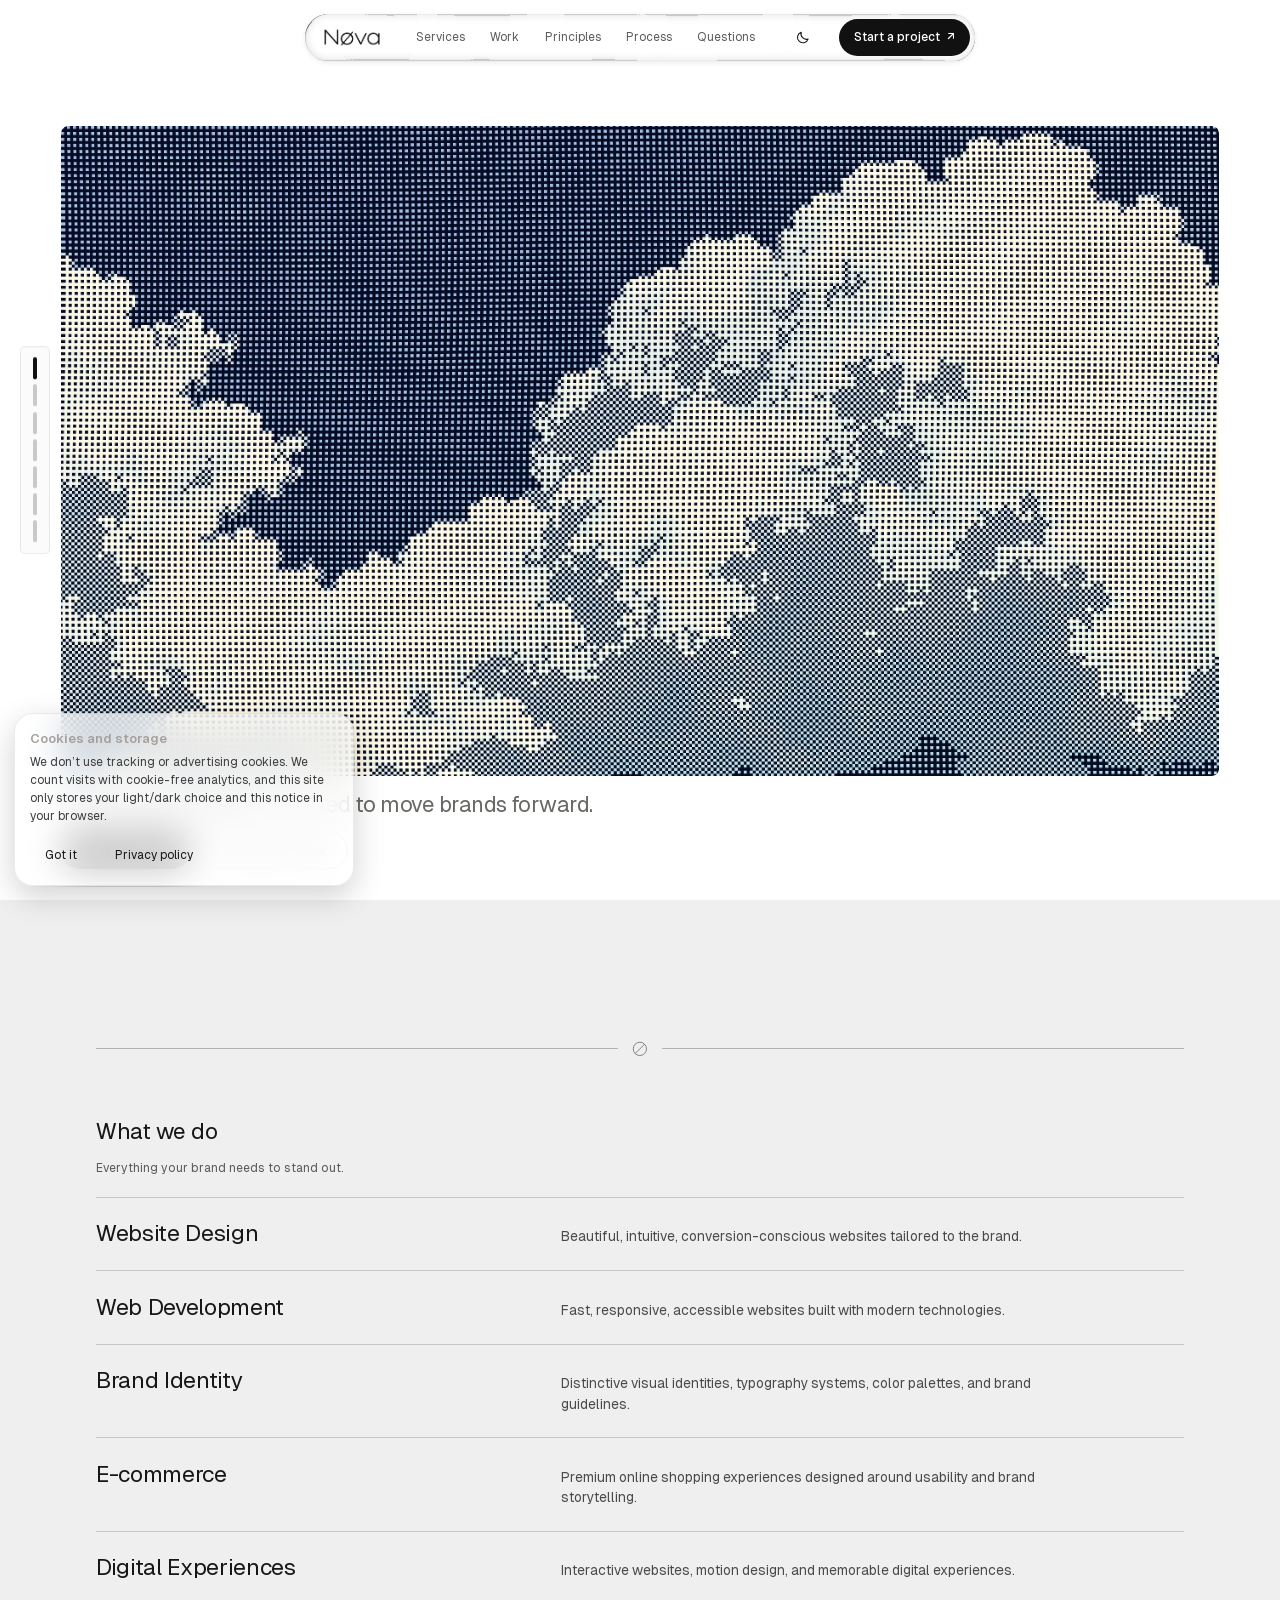
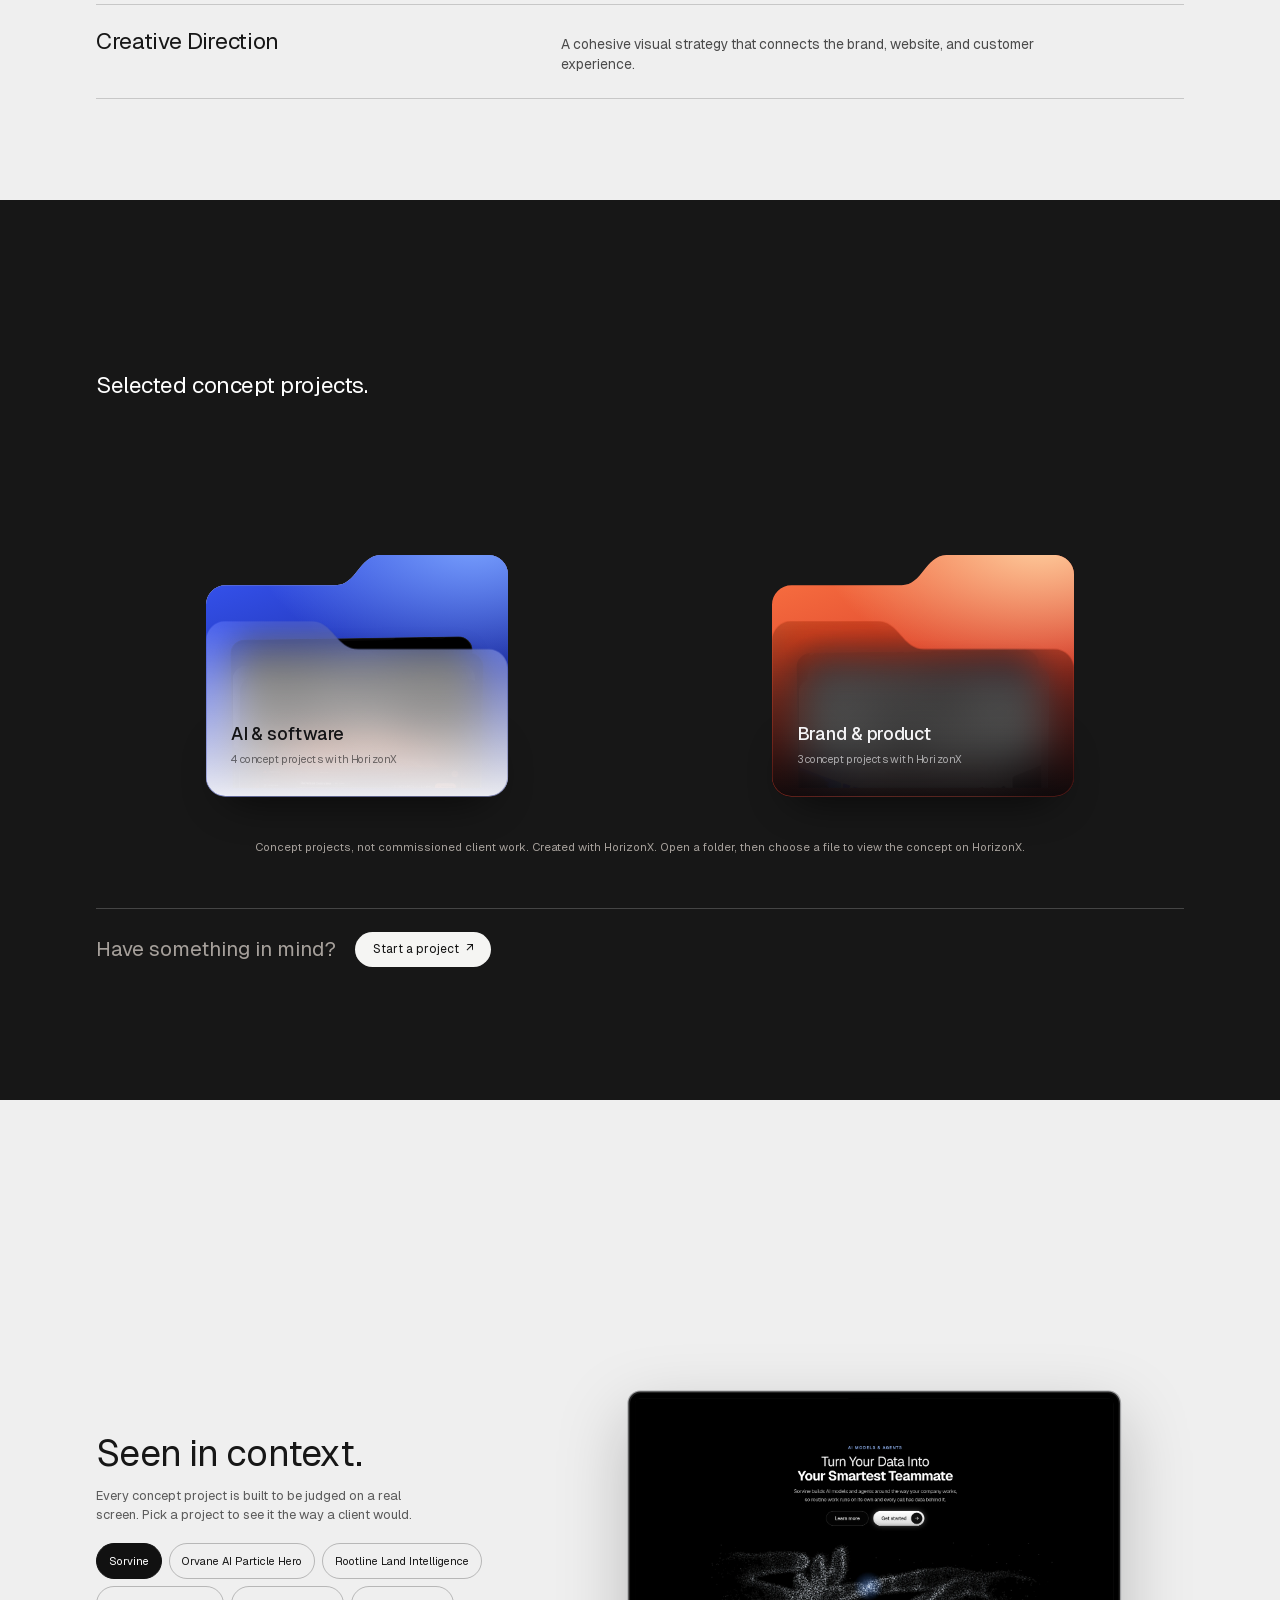
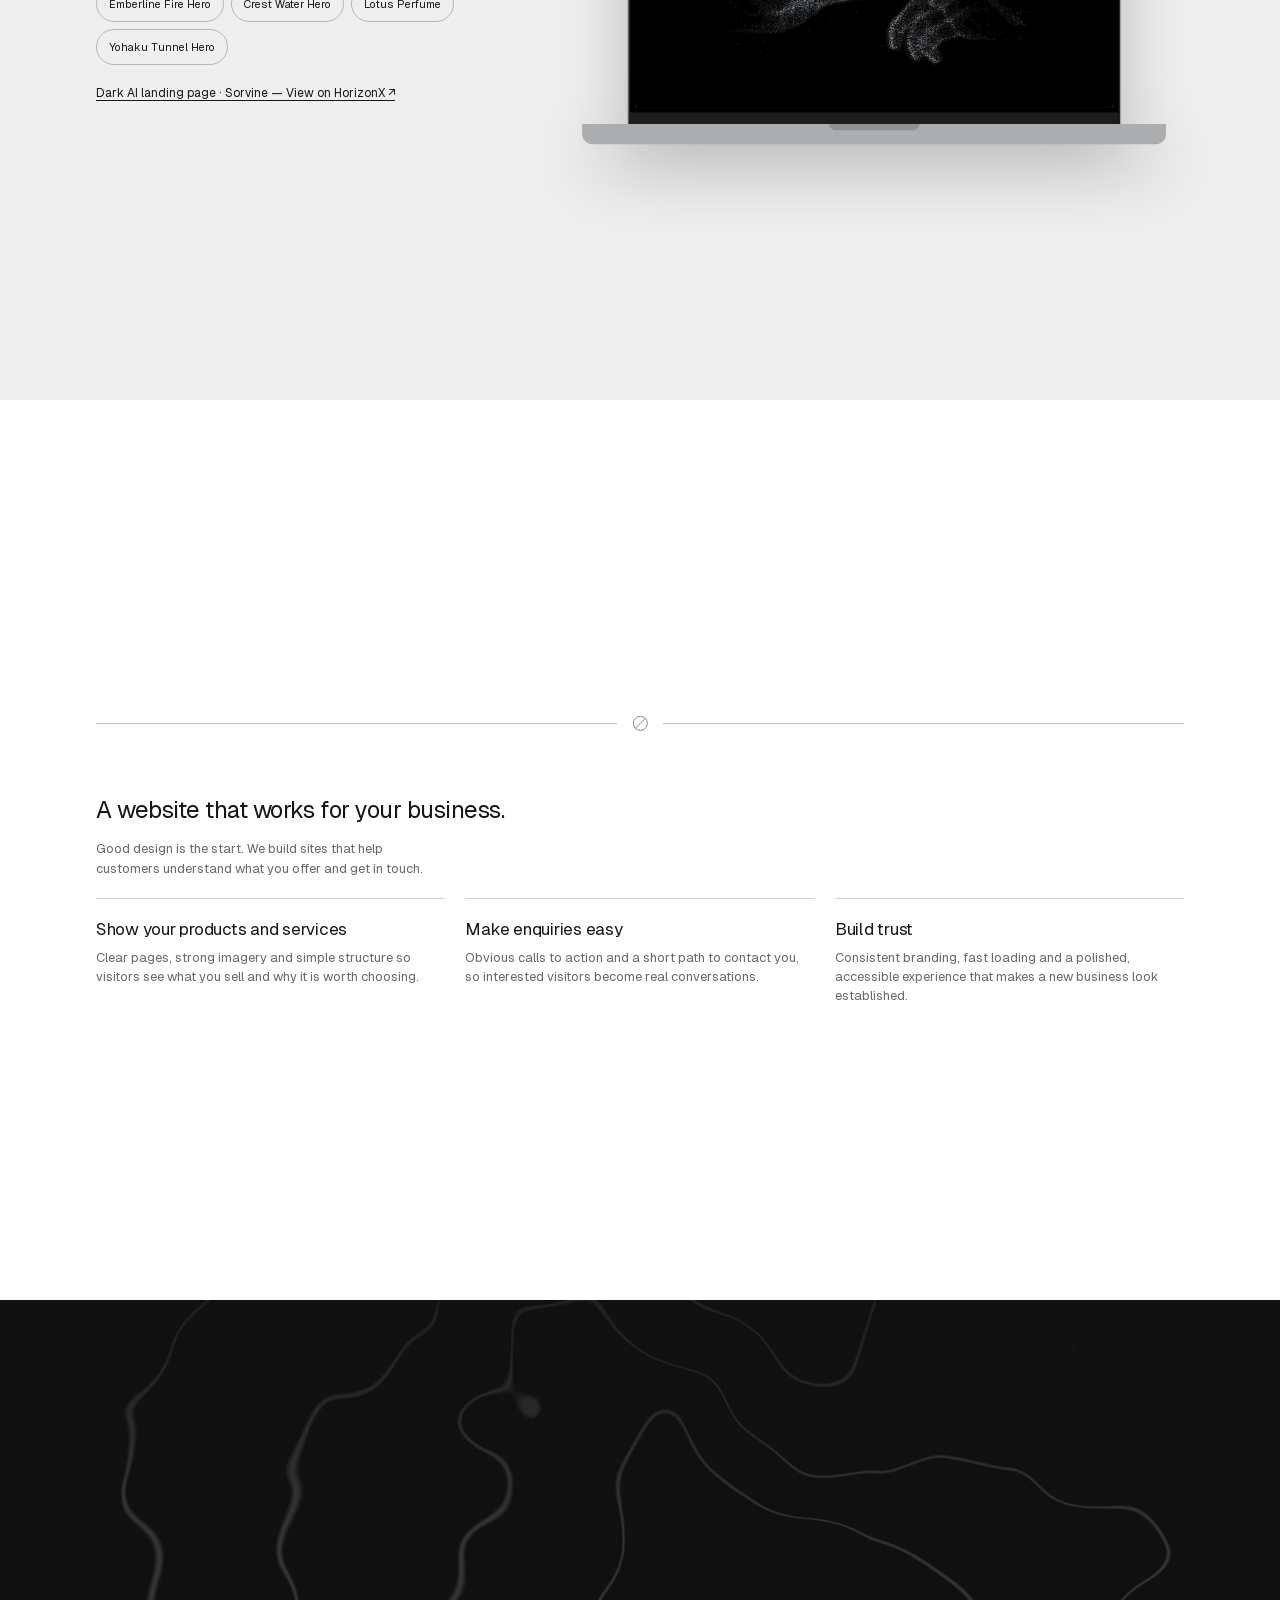
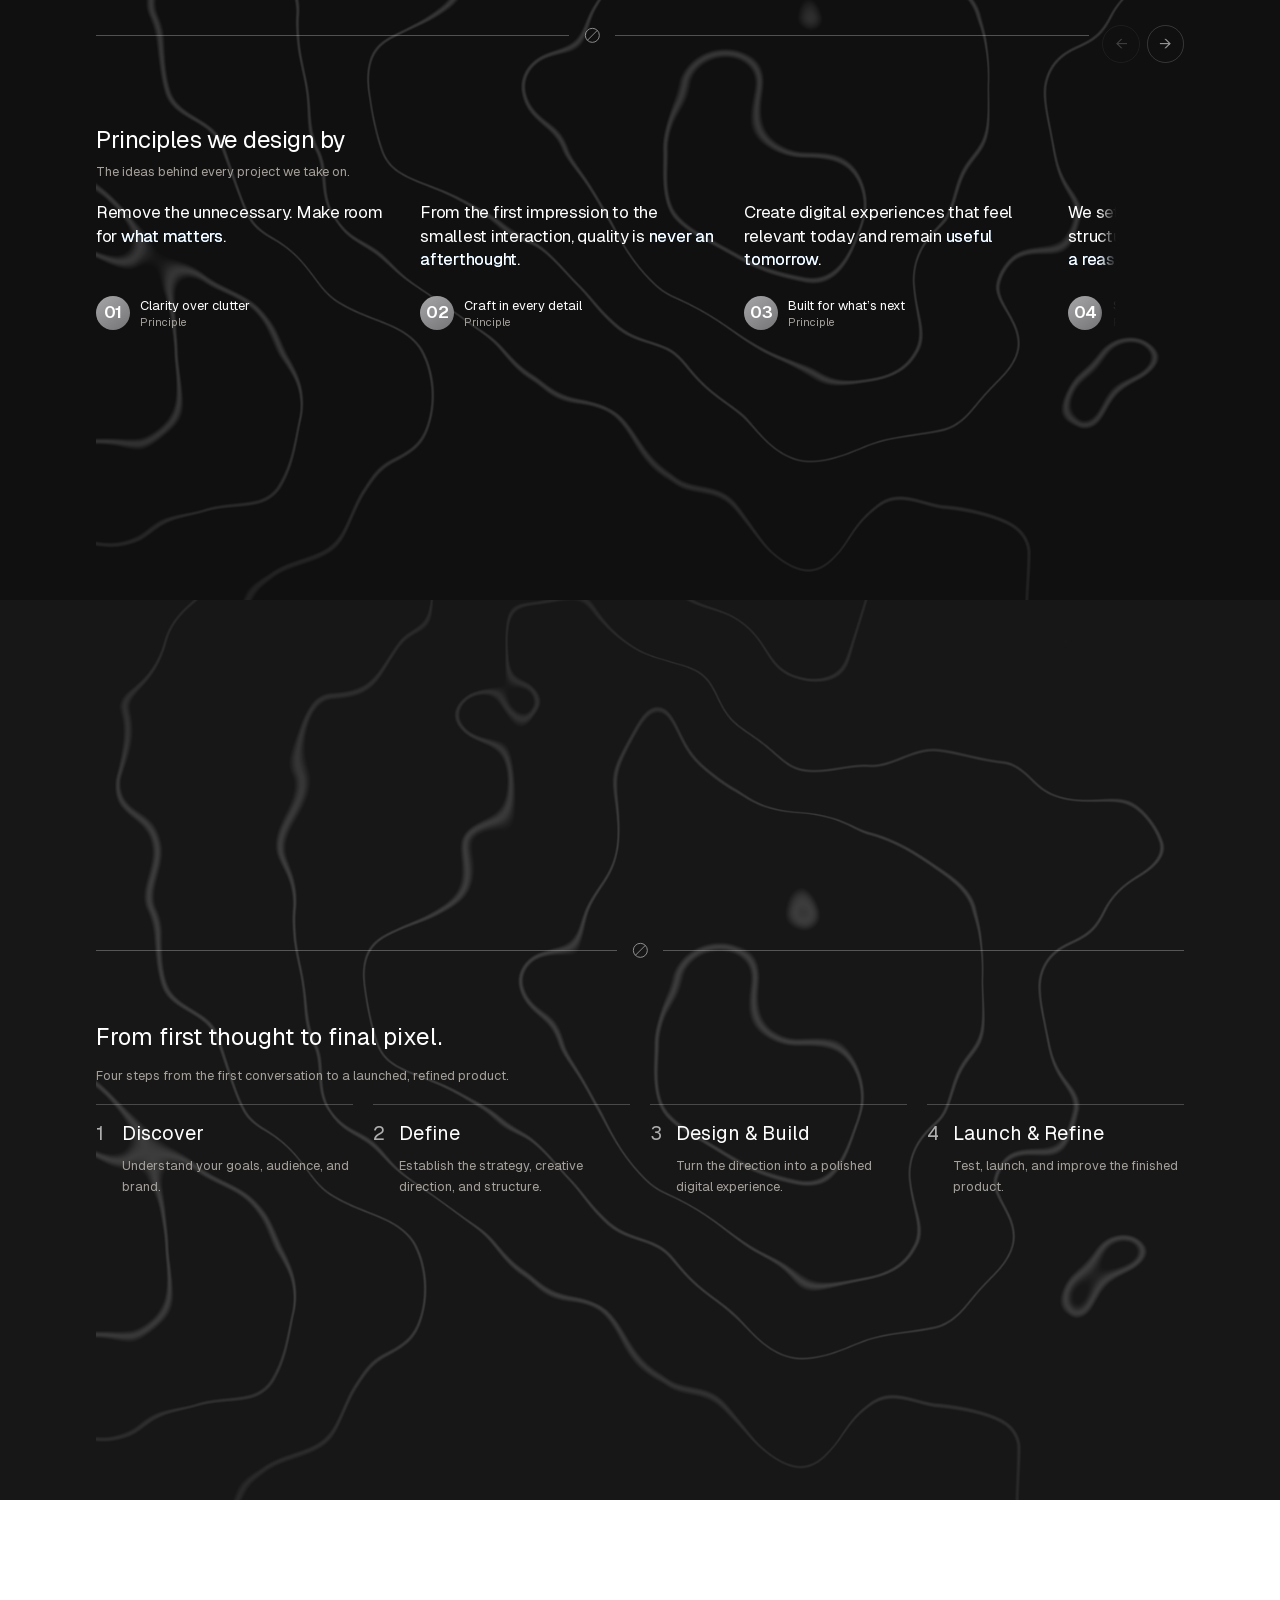
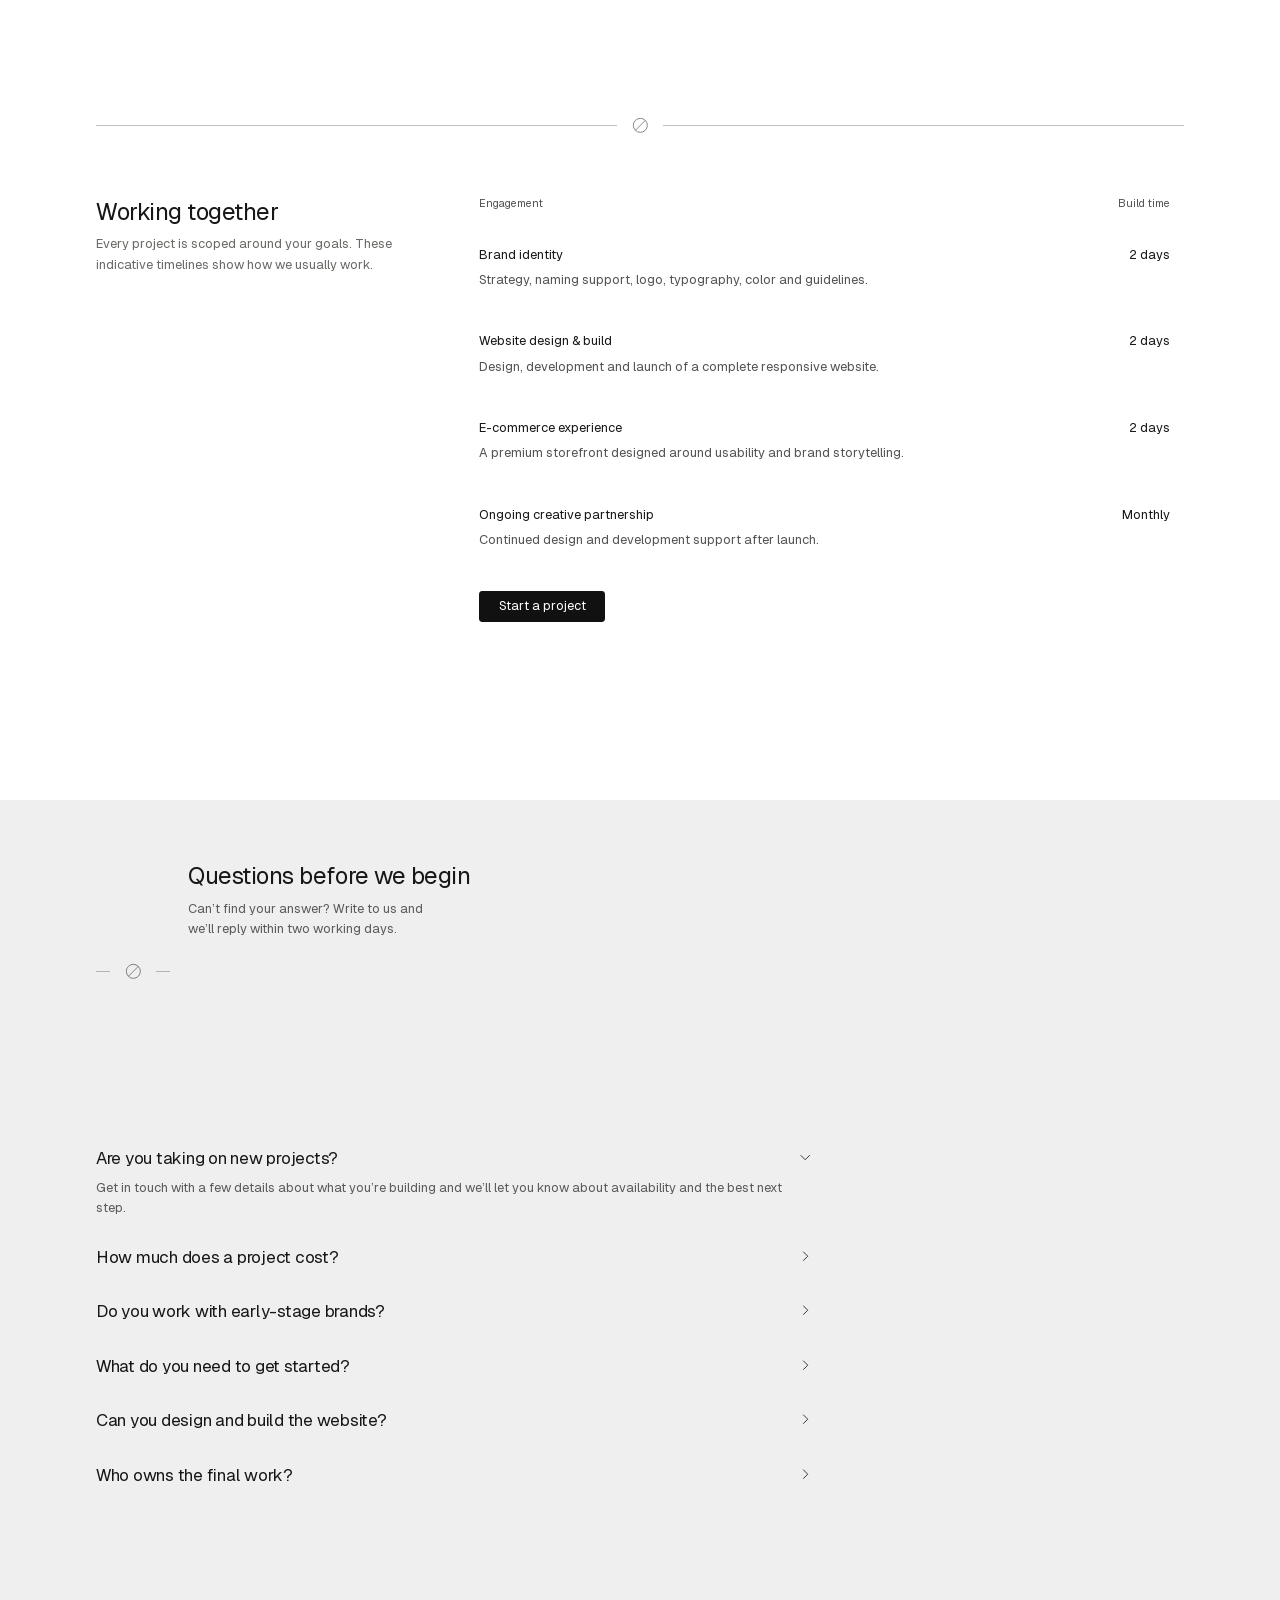
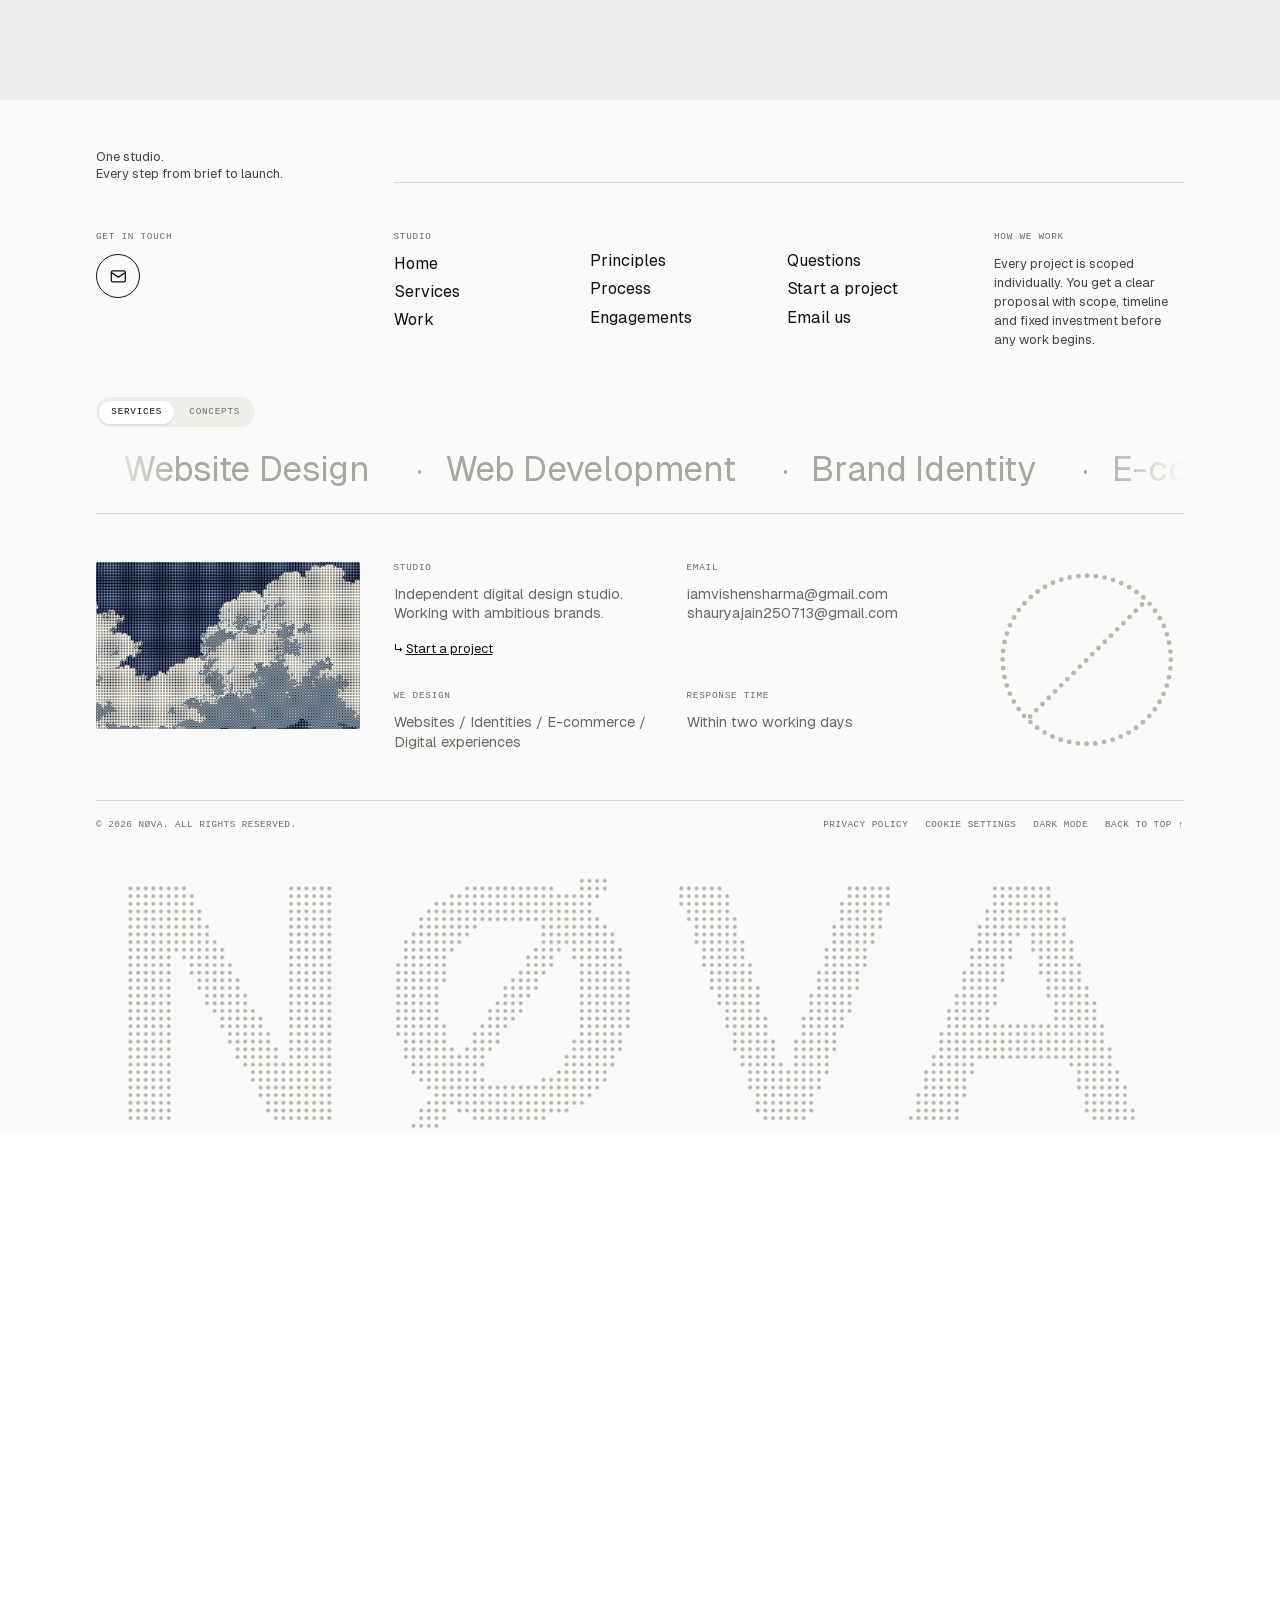
==== commit 28907aba: "Add enquiry form and WhatsApp button (off until configured); update privacy policy Co-Authored-By: C" ====
--- a/index.html
+++ b/index.html
@@ -22,6 +22,7 @@
 <button aria-label="Switch to dark mode" aria-pressed="false" class="nv__mode" data-mode-toggle="" type="button"><svg aria-hidden="true" class="ico-moon" fill="none" height="18" stroke="currentColor" stroke-linecap="round" stroke-linejoin="round" stroke-width="1.7" viewbox="0 0 24 24" width="18"><path d="M20.5 14.2A8.5 8.5 0 0 1 9.8 3.5a8.5 8.5 0 1 0 10.7 10.7Z"></path></svg><svg aria-hidden="true" class="ico-sun" fill="none" height="18" stroke="currentColor" stroke-linecap="round" stroke-linejoin="round" stroke-width="1.7" viewbox="0 0 24 24" width="18"><circle cx="12" cy="12" r="4"></circle><path d="M12 2v2M12 20v2M4.9 4.9l1.4 1.4M17.7 17.7l1.4 1.4M2 12h2M20 12h2M4.9 19.1l1.4-1.4M17.7 6.3l1.4-1.4"></path></svg></button>
 <a class="nv__cta" href="#contact">Start a project <span aria-hidden="true" class="nv__arr">↗</span></a></div></header><header class="header-module__iPBNRq__spacing mx-auto w-[calc(100%-32px)] max-w-[1280px] mobile:w-[calc(100%-96px)] wide:w-[calc(100%-160px)] pointer-events-none fixed inset-x-0 top-0 z-10 pt-(--header-inset) max-desktop:w-[calc(100%-2*var(--header-inset))]"><div class="header-module__iPBNRq__panel pointer-events-auto relative mx-0 w-full origin-top-left overflow-hidden rounded-sm border backdrop-blur-[16px] desktop:mx-auto desktop:w-max desktop:origin-top" data-theme="light" style="--brand-hover-scale:1.1"><div class="relative left-0 flex min-h-10 w-full items-center justify-start gap-2 px-(--header-padding-x) py-(--header-padding-y) pr-[calc(32px+2*var(--header-padding-x))] desktop:left-1/2 desktop:min-h-0 desktop:w-max desktop:-translate-x-1/2 desktop:justify-center desktop:pr-(--header-padding-x)" data-reveal="brandNavigation"><a aria-label="Nøva home" class="flex items-center justify-center gap-3.5 [&amp;&gt;svg]:shrink-0" href="/"><img alt="Nøva" class="nova-logo" height="22" src="assets/logo-black.png" width="73"/></a></div><div class="hidden p-1.5 desktop:block" id="_R_2avb_"><a class="header-module__iPBNRq__appointment inline-flex w-full items-center justify-center rounded-sm border border-transparent bg-button-blue px-3 text-center text-surface-white hover:bg-button-blue-hover active:bg-button-blue-active" href="#contact" tabindex="0">Start a project</a></div></div><button aria-controls="_R_mavb_" aria-expanded="false" aria-haspopup="dialog" aria-label="Open menu" class="flex size-8 items-center justify-center rounded-sm border-0 bg-transparent text-inherit desktop:hidden pointer-events-auto absolute top-[calc(var(--header-inset)+var(--header-padding-y)+1px)] right-[calc(var(--header-padding-x)+1px)] text-surface-ink" hidden="" tabindex="0" type="button"><svg aria-hidden="true" fill="none" height="20" stroke="currentColor" stroke-width="1.5" viewbox="0 0 20 20" width="20"><path d="M3 10h14" style="transform-origin:50% 50%;transform:translateY(-3px);transform-box:fill-box"></path><path d="M3 10h14" style="transform-origin:50% 50%;transform:translateY(3px);transform-box:fill-box"></path></svg></button><dialog aria-label="Navigation menu" class="pointer-events-auto fixed inset-0 m-0 h-dvh max-h-none w-full max-w-none overflow-hidden rounded-none border-0 bg-transparent p-(--header-inset) text-surface-ink backdrop:rounded-none backdrop:bg-transparent" id="_R_mavb_"><div aria-hidden="true" class="absolute inset-0 rounded-none bg-backdrop-appointment" style="opacity:0;backdrop-filter:blur(0px)"></div><div class="header-module__iPBNRq__panel relative flex w-full flex-col overflow-hidden rounded-sm border bg-surface-subtle data-[theme=dark]:bg-surface-ink" data-theme="light" style="height:50px"><div class="flex min-h-10 shrink-0 items-center justify-between gap-4 px-(--header-padding-x) py-(--header-padding-y)"><a aria-label="Nøva home" class="flex items-center justify-center gap-3.5 [&amp;&gt;svg]:shrink-0" href="/"><img alt="Nøva" class="nova-logo" height="22" src="assets/logo-black.png" width="73"/></a><button aria-label="Close menu" class="flex size-8 items-center justify-center rounded-sm border-0 bg-transparent text-inherit desktop:hidden" tabindex="0" type="button"><svg aria-hidden="true" fill="none" height="20" stroke="currentColor" stroke-width="1.5" viewbox="0 0 20 20" width="20"><path d="M3 10h14" style="transform-origin:50% 50%;transform:translateY(-3px);transform-box:fill-box"></path><path d="M3 10h14" style="transform-origin:50% 50%;transform:translateY(3px);transform-box:fill-box"></path></svg></button></div><div class="flex min-h-0 flex-1 flex-col gap-6 px-(--header-padding-x) py-(--header-padding-y)" inert=""><div class="scroll-fade-module__JyCx6G__fade min-h-0 flex-1 overflow-y-auto overscroll-contain [scrollbar-width:none]" data-fade-end="false" data-fade-start="false" data-scroll-fade="true"><div><nav aria-label="Page sections" class="menu-links"><a href="#care">Services</a><a href="#team">Work</a><a href="#reviews">Principles</a><a href="#first-visit">Process</a><a href="#faq">Questions</a><button aria-pressed="false" class="menu-mode" data-mode-toggle="" type="button"><span class="menu-mode-label">Dark mode</span></button></nav></div></div><button aria-haspopup="dialog" class="inline-flex min-h-9 shrink-0 items-center justify-center rounded-sm border border-transparent px-4 py-1 text-center text-base tablet:px-[22px] bg-button-blue text-surface-white hover:bg-button-blue-hover active:bg-button-blue-active w-full" data-menu-item="stationary" tabindex="0" type="button">Start a project</button></div></div></dialog><dialog aria-labelledby="_R_uavb_" class="appointment-dialog-module__PXLRja__dialog pointer-events-auto fixed inset-x-0 top-auto bottom-0 m-0 max-h-[calc(100dvh-24px)] w-full max-w-none overscroll-contain rounded-t-sm border-0 bg-surface-white px-6 pb-[max(24px,env(safe-area-inset-bottom))] text-foreground shadow-[0_24px_100px_var(--shadow-light)] mobile:inset-0 mobile:m-auto mobile:max-h-[calc(100dvh-40px)] mobile:w-[min(480px,calc(100%-48px))] mobile:rounded-sm mobile:p-8" style="--contact-enter-duration:160ms;--contact-exit-duration:220ms;--contact-easing:cubic-bezier(0.22, 1, 0.36, 1)"><div aria-hidden="true" class="mx-9 grid h-8 touch-none place-items-center mobile:hidden"><span class="h-[5px] w-10 rounded-sm bg-border-handle"></span></div><button aria-label="Close dialog" class="absolute top-7 right-4 grid size-11 place-items-center rounded-lg border-0 bg-transparent text-text-secondary hover:bg-surface-subtle" tabindex="0" type="button"><svg aria-hidden="true" fill="none" height="20" stroke="currentColor" stroke-width="1.5" viewbox="0 0 20 20" width="20"><path d="m5 5 10 10M15 5 5 15"></path></svg></button><h2 class="mt-2 pr-10 text-xl mobile:mt-0" id="_R_uavb_">Start a project</h2><div class="mt-6 grid gap-8 mobile:mt-8"><a class="flex items-start gap-4 rounded-lg border-0 bg-transparent p-0 hover:text-blue" href="mailto:iamvishensharma@gmail.com?subject=Project%20inquiry" tabindex="0"><span class="flex size-[22px] shrink-0 items-center justify-center bg-surface-soft text-foreground"><svg aria-hidden="true" fill="none" height="14" stroke="currentColor" stroke-linecap="round" stroke-linejoin="round" stroke-width="1.6" viewbox="0 0 24 24" width="14"><rect height="14" rx="2" width="18" x="3" y="5"></rect><path d="m3 7 9 6 9-6"></path></svg></span><span class="min-w-0">iamvishensharma@gmail.com</span></a><div class="flex items-start gap-4 rounded-lg border-0 bg-transparent p-0"><span class="flex size-[22px] shrink-0 items-center justify-center bg-surface-soft text-foreground"><svg aria-hidden="true" fill="none" height="14" stroke="currentColor" stroke-linecap="round" stroke-linejoin="round" stroke-width="1.6" viewbox="0 0 24 24" width="14"><circle cx="12" cy="12" r="9"></circle><path d="M12 7v5l3 2"></path></svg></span><span class="min-w-0"><span class="block text-sm wrap-anywhere text-text-caption">Response time</span><span class="mt-2 block text-base wrap-anywhere">Within two working days</span></span></div></div></dialog></header><main class="mx-auto w-[calc(100%-32px)] max-w-[1280px] mobile:w-[calc(100%-96px)] wide:w-[calc(100%-160px)] relative -mt-(--header-height) flex flex-col" id="main"><aside class="pointer-events-none absolute left-[calc(50%-50vw+24px)] z-5 hidden w-10 desktop:block print:hidden" data-section-navigation="" hidden="" style="top:0;height:0"><div class="sticky top-[50svh] flex items-start" style="top:calc(50svh - 0px)"><nav aria-label="Page sections" class="pointer-events-auto relative w-10 shrink-0 overflow-hidden rounded-sm" style="width:40px;transform:none;transform-origin:0% 50% 0"><div aria-hidden="true" class="section-navigation-module__W2w5WG__palette pointer-events-none absolute inset-0 overflow-hidden rounded-[inherit] border border-(--rail-border) bg-(--rail-background) backdrop-blur-[12px]" data-rail-palette="light" inert=""><div class="flex max-h-[calc(100svh-50px)] w-[178px] flex-col gap-2 overflow-y-auto p-4 [scrollbar-width:none]"></div></div><div aria-hidden="true" class="section-navigation-module__W2w5WG__palette pointer-events-none absolute inset-0 overflow-hidden rounded-[inherit] border border-(--rail-border) bg-(--rail-background) backdrop-blur-[12px]" data-rail-palette="grey" inert=""><div class="flex max-h-[calc(100svh-50px)] w-[178px] flex-col gap-2 overflow-y-auto p-4 [scrollbar-width:none]"></div></div><div aria-hidden="true" class="section-navigation-module__W2w5WG__palette pointer-events-none absolute inset-0 overflow-hidden rounded-[inherit] border border-(--rail-border) bg-(--rail-background) backdrop-blur-[12px]" data-rail-palette="dark" inert=""><div class="flex max-h-[calc(100svh-50px)] w-[178px] flex-col gap-2 overflow-y-auto p-4 [scrollbar-width:none]"></div></div><div class="relative border border-transparent text-transparent"><div class="flex max-h-[calc(100svh-50px)] w-[178px] flex-col gap-2 overflow-y-auto p-4 [scrollbar-width:none]"></div></div></nav></div></aside><section aria-labelledby="welcome-heading" class="page-section-module__aOde2G__surface relative isolate text-foreground page-section-module__aOde2G__hero grid h-svh hero-nova" style="--section-surface:var(--background);--section-navigation-theme:light"><div class="row-start-2 flex size-full min-h-0 items-center justify-center [container-type:size] desktop:aspect-[2/1] desktop:justify-start"><div class="relative size-full min-h-0 flex-none overflow-hidden rounded-lg bg-surface-image desktop:aspect-[2/1] desktop:h-auto desktop:w-[min(100cqw,calc(100cqh*2))]" data-reveal="imageClip"><img alt="Dithered dot-grid image of clouds in a navy sky" class="object-cover object-center hero-drift" data-nimg="fill" decoding="async" fetchpriority="high" height="1080" src="images/hero-sky-lattice.webp" style="position:absolute;height:100%;width:100%;left:0;top:0;right:0;bottom:0;color:transparent" width="1920"/></div></div><div class="row-start-3 mt-8 flex min-w-0 flex-none flex-col items-start gap-6 mobile:gap-8"><h1 data-reveal="words" id="welcome-heading"><span data-reveal-token="">Digital</span> <span data-reveal-token="">experiences,</span><br/><span class="text-muted"><span data-reveal-token="">designed</span> <span data-reveal-token="">to</span> <span data-reveal-token="">move</span> <span data-reveal-token="">brands</span> <span data-reveal-token="">forward.</span></span></h1><div class="max-w-full"><div class="flex flex-wrap gap-3 mobile:gap-2.5 tablet:gap-4" data-reveal-group="100"><a class="inline-flex min-h-9 shrink-0 items-center justify-center rounded-sm border border-transparent px-4 py-1 text-center text-base tablet:px-[22px] bg-surface-ink text-surface-white hover:bg-text-address active:bg-surface-deep" data-reveal="action" href="#contact" tabindex="0">Start a project</a><dialog aria-labelledby="_R_9kbavb_" class="appointment-dialog-module__PXLRja__dialog pointer-events-auto fixed inset-x-0 top-auto bottom-0 m-0 max-h-[calc(100dvh-24px)] w-full max-w-none overscroll-contain rounded-t-sm border-0 bg-surface-white px-6 pb-[max(24px,env(safe-area-inset-bottom))] text-foreground shadow-[0_24px_100px_var(--shadow-light)] mobile:inset-0 mobile:m-auto mobile:max-h-[calc(100dvh-40px)] mobile:w-[min(480px,calc(100%-48px))] mobile:rounded-sm mobile:p-8" style="--contact-enter-duration:160ms;--contact-exit-duration:220ms;--contact-easing:cubic-bezier(0.22, 1, 0.36, 1)"><div aria-hidden="true" class="mx-9 grid h-8 touch-none place-items-center mobile:hidden"><span class="h-[5px] w-10 rounded-sm bg-border-handle"></span></div><button aria-label="Close dialog" class="absolute top-7 right-4 grid size-11 place-items-center rounded-lg border-0 bg-transparent text-text-secondary hover:bg-surface-subtle" tabindex="0" type="button"><svg aria-hidden="true" fill="none" height="20" stroke="currentColor" stroke-width="1.5" viewbox="0 0 20 20" width="20"><path d="m5 5 10 10M15 5 5 15"></path></svg></button><h2 class="mt-2 pr-10 text-xl mobile:mt-0" id="_R_9kbavb_">Start a project</h2><div class="mt-6 grid gap-8 mobile:mt-8"><a class="flex items-start gap-4 rounded-lg border-0 bg-transparent p-0 hover:text-blue" href="mailto:iamvishensharma@gmail.com?subject=Project%20inquiry" tabindex="0"><span class="flex size-[22px] shrink-0 items-center justify-center bg-surface-soft text-foreground"><svg aria-hidden="true" fill="none" height="14" stroke="currentColor" stroke-linecap="round" stroke-linejoin="round" stroke-width="1.6" viewbox="0 0 24 24" width="14"><rect height="14" rx="2" width="18" x="3" y="5"></rect><path d="m3 7 9 6 9-6"></path></svg></span><span class="min-w-0">iamvishensharma@gmail.com</span></a><div class="flex items-start gap-4 rounded-lg border-0 bg-transparent p-0"><span class="flex size-[22px] shrink-0 items-center justify-center bg-surface-soft text-foreground"><svg aria-hidden="true" fill="none" height="14" stroke="currentColor" stroke-linecap="round" stroke-linejoin="round" stroke-width="1.6" viewbox="0 0 24 24" width="14"><circle cx="12" cy="12" r="9"></circle><path d="M12 7v5l3 2"></path></svg></span><span class="min-w-0"><span class="block text-sm wrap-anywhere text-text-caption">Response time</span><span class="mt-2 block text-base wrap-anywhere">Within two working days</span></span></div></div></dialog><a class="inline-flex min-h-9 shrink-0 items-center justify-center rounded-sm border border-transparent px-4 py-1 text-center text-base tablet:px-[22px] bg-transparent text-surface-ink hover:bg-surface-hover hover:text-button-blue-hover active:bg-surface-soft active:text-button-blue-active" data-reveal="action" href="#team" tabindex="0">Explore our work</a></div></div></div></section><section aria-labelledby="care-heading" class="page-section-module__aOde2G__surface relative isolate text-foreground py-20 mobile:py-28 tablet:py-36 flex flex-col gap-7 mobile:gap-10" id="care" style="--section-surface:var(--surface-soft);--section-navigation-theme:grey;--muted:var(--text-on-soft)"><div aria-hidden="true" class="ov-div"><span></span><svg focusable="false" viewbox="0 0 24 24"><circle cx="12" cy="12" fill="none" r="9" stroke="currentColor" stroke-width="1.2"></circle><path d="M5.6 18.4 L18.4 5.6" stroke="currentColor" stroke-width="1.2"></path></svg><span></span></div><div><h2 data-reveal="words" id="care-heading"><span data-reveal-token="">What</span> <span data-reveal-token="">we</span> <span data-reveal-token="">do</span></h2><p class="mt-4 text-balance text-base tablet:max-w-[calc((100%-24px)/2)]" data-reveal="lines"><span data-reveal-token="">Everything</span> <span data-reveal-token="">your</span> <span data-reveal-token="">brand</span> <span data-reveal-token="">needs</span> <span data-reveal-token="">to</span> <span data-reveal-token="">stand</span> <span data-reveal-token="">out.</span></p></div><div class="grid grid-cols-1 gap-x-6 gap-y-7 compact:grid-cols-2 compact:gap-y-8 mobile:grid-cols-6 tablet:grid-cols-12 tablet:gap-y-6 svc-list" data-reveal-group="100"><article class="flex min-h-[280px] min-w-0 flex-col justify-between gap-10 bg-surface-white p-5 mobile:col-span-3 mobile:min-h-[360px] mobile:p-6 [&amp;:nth-child(2)]:bg-blue [&amp;:nth-child(2)]:text-surface-white [&amp;:nth-child(2)_p]:text-surface-white [&amp;:nth-child(3)]:bg-border-handle [&amp;:nth-child(4)]:bg-surface-subtle svc-row" data-reveal="lift"><h3 class="mb-2.5 mobile:mb-4">Website Design</h3><p class="text-text-secondary max-compact:max-w-[390px]">Beautiful, intuitive, conversion-conscious websites tailored to the brand.</p></article><article class="flex min-h-[280px] min-w-0 flex-col justify-between gap-10 bg-surface-white p-5 mobile:col-span-3 mobile:min-h-[360px] mobile:p-6 [&amp;:nth-child(2)]:bg-blue [&amp;:nth-child(2)]:text-surface-white [&amp;:nth-child(2)_p]:text-surface-white [&amp;:nth-child(3)]:bg-border-handle [&amp;:nth-child(4)]:bg-surface-subtle svc-row" data-reveal="lift"><h3 class="mb-2.5 mobile:mb-4">Web Development</h3><p class="text-text-secondary max-compact:max-w-[390px]">Fast, responsive, accessible websites built with modern technologies.</p></article><article class="flex min-h-[280px] min-w-0 flex-col justify-between gap-10 bg-surface-white p-5 mobile:col-span-3 mobile:min-h-[360px] mobile:p-6 [&amp;:nth-child(2)]:bg-blue [&amp;:nth-child(2)]:text-surface-white [&amp;:nth-child(2)_p]:text-surface-white [&amp;:nth-child(3)]:bg-border-handle [&amp;:nth-child(4)]:bg-surface-subtle svc-row" data-reveal="lift"><h3 class="mb-2.5 mobile:mb-4">Brand Identity</h3><p class="text-text-secondary max-compact:max-w-[390px]">Distinctive visual identities, typography systems, color palettes, and brand guidelines.</p></article><article class="flex min-h-[280px] min-w-0 flex-col justify-between gap-10 bg-surface-white p-5 mobile:col-span-3 mobile:min-h-[360px] mobile:p-6 [&amp;:nth-child(2)]:bg-blue [&amp;:nth-child(2)]:text-surface-white [&amp;:nth-child(2)_p]:text-surface-white [&amp;:nth-child(3)]:bg-border-handle [&amp;:nth-child(4)]:bg-surface-subtle svc-row" data-reveal="lift"><h3 class="mb-2.5 mobile:mb-4">E-commerce</h3><p class="text-text-secondary max-compact:max-w-[390px]">Premium online shopping experiences designed around usability and brand storytelling.</p></article><article class="flex min-h-[280px] min-w-0 flex-col justify-between gap-10 bg-surface-white p-5 mobile:col-span-3 mobile:min-h-[360px] mobile:p-6 [&amp;:nth-child(2)]:bg-blue [&amp;:nth-child(2)]:text-surface-white [&amp;:nth-child(2)_p]:text-surface-white [&amp;:nth-child(3)]:bg-border-handle [&amp;:nth-child(4)]:bg-surface-subtle svc-row" data-reveal="lift"><h3 class="mb-2.5 mobile:mb-4">Digital Experiences</h3><p class="text-text-secondary max-compact:max-w-[390px]">Interactive websites, motion design, and memorable digital experiences.</p></article><article class="flex min-h-[280px] min-w-0 flex-col justify-between gap-10 bg-surface-white p-5 mobile:col-span-3 mobile:min-h-[360px] mobile:p-6 [&amp;:nth-child(2)]:bg-blue [&amp;:nth-child(2)]:text-surface-white [&amp;:nth-child(2)_p]:text-surface-white [&amp;:nth-child(3)]:bg-border-handle [&amp;:nth-child(4)]:bg-surface-subtle svc-row" data-reveal="lift"><h3 class="mb-2.5 mobile:mb-4">Creative Direction</h3><p class="text-text-secondary max-compact:max-w-[390px]">A cohesive visual strategy that connects the brand, website, and customer experience.</p></article></div></section><section aria-labelledby="team-heading" class="page-section-module__aOde2G__surface relative isolate text-foreground py-20 mobile:py-28 tablet:py-36 flex flex-col gap-7 mobile:gap-10" id="team" style="--section-surface:var(--surface-ink);--section-navigation-theme:dark;--foreground:var(--surface-white)"><h2 data-reveal="words" id="team-heading"><span data-reveal-token="">Selected</span> <span data-reveal-token="">concept</span> <span data-reveal-token="">projects.</span></h2><div class="gfold-row" data-reveal-group="100"><div class="gfold" data-color="blue" data-tone="light"><div class="gfold-stage"><div class="gfold-tilt"><div class="gfold-shadow"></div><div aria-hidden="true" class="gfold-back"><div class="gfold-art"></div><div class="gfold-sheen"></div></div><div class="gfold-front"><div aria-hidden="true" class="gfold-tint"></div><button aria-expanded="false" aria-label="Open AI &amp; software, 4 projects" class="gfold-hit" type="button"></button><div class="gfold-label"><span class="gfold-title">AI &amp; software</span><span class="gfold-meta">4 concept projects with HorizonX</span></div></div><div aria-label="AI &amp; software projects" class="gfold-files" role="list"><a class="gfold-sheet" href="https://horizonx.so/explore/sorvine" rel="noopener noreferrer" role="listitem" style="--slot:-1.0;--depth:3;--jx:-3.2px;--jr:-0.9deg;z-index:1;--img:url(../images/hx-sorvine.webp)" target="_blank"><span class="gfold-sheet-head"><span class="gfold-sheet-name">Sorvine</span><span class="gfold-sheet-meta">Dark AI landing page</span></span><span class="gfold-sheet-cta">View on HorizonX ↗</span></a><a class="gfold-sheet" href="https://horizonx.so/explore/orvane-particle-hero" rel="noopener noreferrer" role="listitem" style="--slot:-0.333;--depth:2;--jx:4.1px;--jr:0.8deg;z-index:2;--img:url(../images/hx-orvane-particle-hero.webp)" target="_blank"><span class="gfold-sheet-head"><span class="gfold-sheet-name">Orvane AI Particle Hero</span><span class="gfold-sheet-meta">WebGL particle hero</span></span><span class="gfold-sheet-cta">View on HorizonX ↗</span></a><a class="gfold-sheet" href="https://horizonx.so/explore/rootline-hero" rel="noopener noreferrer" role="listitem" style="--slot:0.333;--depth:1;--jx:-1.8px;--jr:-0.5deg;z-index:3;--img:url(../images/hx-rootline-hero.webp)" target="_blank"><span class="gfold-sheet-head"><span class="gfold-sheet-name">Rootline Land Intelligence</span><span class="gfold-sheet-meta">Product hero</span></span><span class="gfold-sheet-cta">View on HorizonX ↗</span></a><a class="gfold-sheet" href="https://horizonx.so/explore/emberline-fire-hero" rel="noopener noreferrer" role="listitem" style="--slot:1.0;--depth:0;--jx:3px;--jr:0.6deg;z-index:4;--img:url(../images/hx-emberline-fire-hero.webp)" target="_blank"><span class="gfold-sheet-head"><span class="gfold-sheet-name">Emberline Fire Hero</span><span class="gfold-sheet-meta">WebGL analytics hero</span></span><span class="gfold-sheet-cta">View on HorizonX ↗</span></a></div></div></div></div><div class="gfold" data-color="coral" data-tone="dark"><div class="gfold-stage"><div class="gfold-tilt"><div class="gfold-shadow"></div><div aria-hidden="true" class="gfold-back"><div class="gfold-art"></div><div class="gfold-sheen"></div></div><div class="gfold-front"><div aria-hidden="true" class="gfold-tint"></div><button aria-expanded="false" aria-label="Open Brand &amp; product, 3 projects" class="gfold-hit" type="button"></button><div class="gfold-label"><span class="gfold-title">Brand &amp; product</span><span class="gfold-meta">3 concept projects with HorizonX</span></div></div><div aria-label="Brand &amp; product projects" class="gfold-files" role="list"><a class="gfold-sheet" href="https://horizonx.so/explore/crest-water-hero" rel="noopener noreferrer" role="listitem" style="--slot:-1.0;--depth:2;--jx:-3.2px;--jr:-0.9deg;z-index:1;--img:url(../images/hx-crest-water-hero.webp)" target="_blank"><span class="gfold-sheet-head"><span class="gfold-sheet-name">Crest Water Hero</span><span class="gfold-sheet-meta">3D hero</span></span><span class="gfold-sheet-cta">View on HorizonX ↗</span></a><a class="gfold-sheet" href="https://horizonx.so/explore/lotus-perfume" rel="noopener noreferrer" role="listitem" style="--slot:0.0;--depth:1;--jx:4.1px;--jr:0.8deg;z-index:2;--img:url(../images/hx-lotus-perfume.webp)" target="_blank"><span class="gfold-sheet-head"><span class="gfold-sheet-name">Lotus Perfume</span><span class="gfold-sheet-meta">Three.js product page</span></span><span class="gfold-sheet-cta">View on HorizonX ↗</span></a><a class="gfold-sheet" href="https://horizonx.so/explore/yohaku-tunnel-hero" rel="noopener noreferrer" role="listitem" style="--slot:1.0;--depth:0;--jx:-1.8px;--jr:-0.5deg;z-index:3;--img:url(../images/hx-yohaku-tunnel-hero.webp)" target="_blank"><span class="gfold-sheet-head"><span class="gfold-sheet-name">Yohaku Tunnel Hero</span><span class="gfold-sheet-meta">WebGL hero</span></span><span class="gfold-sheet-cta">View on HorizonX ↗</span></a></div></div></div></div></div><p class="gfold-note">Concept projects, not commissioned client work. Created with HorizonX. Open a folder, then choose a file to view the concept on HorizonX.</p><div class="work-cta"><p>Have something in mind?</p><a href="#contact">Start a project <span aria-hidden="true">↗</span></a></div></section><section aria-labelledby="sc-heading" class="page-section-module__aOde2G__surface relative isolate text-foreground py-20 mobile:py-28 tablet:py-36 flex flex-col gap-7 mobile:gap-10" data-section-label="Showcase" id="showcase" style="--section-surface:var(--surface-soft);--section-navigation-theme:grey;--muted:var(--text-on-soft)"><div class="sc"><div class="sc-copy"><h2 id="sc-heading">Seen in context.</h2><p>Every concept project is built to be judged on a real screen. Pick a project to see it the way a client would.</p><div aria-label="Choose a project" class="sc-tabs" role="group"><button aria-pressed="true" class="sc-tab" data-kind="Dark AI landing page" data-name="Sorvine" data-slug="sorvine" type="button">Sorvine</button><button aria-pressed="false" class="sc-tab" data-kind="WebGL particle hero" data-name="Orvane AI Particle Hero" data-slug="orvane-particle-hero" type="button">Orvane AI Particle Hero</button><button aria-pressed="false" class="sc-tab" data-kind="Product hero" data-name="Rootline Land Intelligence" data-slug="rootline-hero" type="button">Rootline Land Intelligence</button><button aria-pressed="false" class="sc-tab" data-kind="WebGL analytics hero" data-name="Emberline Fire Hero" data-slug="emberline-fire-hero" type="button">Emberline Fire Hero</button><button aria-pressed="false" class="sc-tab" data-kind="3D hero" data-name="Crest Water Hero" data-slug="crest-water-hero" type="button">Crest Water Hero</button><button aria-pressed="false" class="sc-tab" data-kind="Three.js product page" data-name="Lotus Perfume" data-slug="lotus-perfume" type="button">Lotus Perfume</button><button aria-pressed="false" class="sc-tab" data-kind="WebGL hero" data-name="Yohaku Tunnel Hero" data-slug="yohaku-tunnel-hero" type="button">Yohaku Tunnel Hero</button></div><a class="sc-link" href="#team" rel="noopener noreferrer" target="_blank"><span class="sc-kind"></span> — View on HorizonX ↗</a></div><div class="sc-stage"><svg aria-label="Laptop showing a project" class="sc-mac" fill="none" role="img" viewbox="0 0 650 400" xmlns="http://www.w3.org/2000/svg"><path d="M79.56,13.18h491.32c7.23,0,13.1,5.87,13.1,13.1v336.61H66.46V26.28c0-7.23,5.87-13.1,13.1-13.1Z" fill="#a4a5a7"></path><path d="M79.96,14.24h490.45c6.83,0,12.37,5.54,12.37,12.37v336.28H67.59V26.6c0-6.83,5.54-12.37,12.37-12.37Z" fill="#222"></path><rect fill="#0b0b0c" height="323.85" rx="5" ry="5" width="501.22" x="74.52" y="21.32"></rect><image class="sc-img sc-a" clip-path="url(#scClip)" height="323.85" preserveaspectratio="xMidYMid slice" width="501.22" x="74.52" y="21.32"/><image class="sc-img sc-b" clip-path="url(#scClip)" height="323.85" preserveaspectratio="xMidYMid slice" width="501.22" x="74.52" y="21.32"/><path d="M570.25,15.74H80.34c-6.12,0-11.08,4.96-11.08,11.08v336.07h512.08V26.82c0-6.12-4.96-11.08-11.08-11.08ZM575.74,345.17H74.52V27.31c0-3.31,2.68-5.99,5.99-5.99h489.24c3.31,0,5.99,2.68,5.99,5.99v317.86Z" fill="#000"></path><rect fill="#1d1d1d" height="12.48" width="512.11" x="69.09" y="350.51"></rect><path d="M298.14,21.02h54.07v6.5c0,1.56-1.27,2.82-2.82,2.82h-48.42c-1.56,0-2.82-1.27-2.82-2.82v-6.5h0Z" fill="#000"></path><path d="M19.04,362.77h611.92v10.39c0,5.95-4.83,10.79-10.79,10.79H29.83c-5.95,0-10.79-4.83-10.79-10.79v-10.39h0Z" fill="#acadaf"></path><path d="M278.11,362.6h94.05c0,3.63-2.95,6.58-6.58,6.58h-80.89c-3.63,0-6.58-2.95-6.58-6.58h0Z" fill="#8f9091"></path><defs><clippath id="scClip"><rect height="323.85" rx="5" ry="5" width="501.22" x="74.52" y="21.32"></rect></clippath></defs></svg></div></div></section><section aria-labelledby="out-heading" class="page-section-module__aOde2G__surface relative isolate text-foreground py-20 mobile:py-28 tablet:py-36 flex flex-col gap-7 mobile:gap-10" id="outcomes" style="--section-surface:var(--background);--section-navigation-theme:light"><div aria-hidden="true" class="ov-div"><span></span><svg focusable="false" viewbox="0 0 24 24"><circle cx="12" cy="12" fill="none" r="9" stroke="currentColor" stroke-width="1.2"></circle><path d="M5.6 18.4 L18.4 5.6" stroke="currentColor" stroke-width="1.2"></path></svg><span></span></div><div><h2 id="out-heading">A website that works for your business.</h2><p class="mt-4 text-balance text-base tablet:max-w-[calc((100%-24px)/2)]">Good design is the start. We build sites that help customers understand what you offer and get in touch.</p></div><div class="out-grid"><article><h3>Show your products and services</h3><p>Clear pages, strong imagery and simple structure so visitors see what you sell and why it is worth choosing.</p></article><article><h3>Make enquiries easy</h3><p>Obvious calls to action and a short path to contact you, so interested visitors become real conversations.</p></article><article><h3>Build trust</h3><p>Consistent branding, fast loading and a polished, accessible experience that makes a new business look established.</p></article></div></section><section aria-labelledby="reviews-heading" class="page-section-module__aOde2G__surface relative isolate text-foreground py-20 mobile:py-28 tablet:py-36 flex flex-col gap-7 mobile:gap-10" data-section-label="Patient reviews" id="reviews" style="--section-surface:var(--surface-deep);--section-navigation-theme:dark;--foreground:var(--surface-white)"><div aria-hidden="true" class="ov-div"><span></span><svg focusable="false" viewbox="0 0 24 24"><circle cx="12" cy="12" fill="none" r="9" stroke="currentColor" stroke-width="1.2"></circle><path d="M5.6 18.4 L18.4 5.6" stroke="currentColor" stroke-width="1.2"></path></svg><span></span></div><div><h2 data-reveal="words" id="reviews-heading"><span data-reveal-token="">Principles</span> <span data-reveal-token="">we</span> <span data-reveal-token="">design</span> <span data-reveal-token="">by</span></h2><p class="mt-2 max-w-[440px]" data-reveal="lines"><span data-reveal-token="">The</span> <span data-reveal-token="">ideas</span> <span data-reveal-token="">behind</span> <span data-reveal-token="">every</span> <span data-reveal-token="">project</span> <span data-reveal-token="">we</span> <span data-reveal-token="">take</span> <span data-reveal-token="">on.</span></p></div><p class="sr-only" id="reviews-scroll-hint">Scroll horizontally to read more principles. Use the left and right arrow keys when this area is focused.</p><section aria-describedby="reviews-scroll-hint" aria-labelledby="reviews-heading" class="reviews-module__tcsIva__scroll -my-(--reviews-reveal-space) -ml-(--reviews-inset) w-screen snap-x snap-mandatory overflow-x-auto overscroll-x-contain py-(--reviews-reveal-space) [scroll-padding-inline:var(--reviews-inset)] [scrollbar-width:none] focus-visible:outline-offset-[-5px] print:m-0 print:w-full print:overflow-visible print:p-0 [&amp;::-webkit-scrollbar]:hidden" data-reveal="lift" style="--reviews-reveal-space:48px" tabindex="0"><div class="flex w-max gap-6 px-(--reviews-inset) print:grid print:w-auto print:grid-cols-2 print:px-0" data-reveal-group="100" data-text-shimmer-group=""><figure class="m-0 flex min-w-0 basis-(--review-width) shrink-0 grow-0 snap-start flex-col print:break-inside-avoid"><blockquote class="m-0 mb-5 max-w-[540px] mobile:mb-7 mobile:max-w-none"><p class="text-lg tracking-[-0.015em] text-foreground">Remove the unnecessary. Make room for <span class="text-shimmer-module__x1a94G__text w-fit text-inherit" data-text-shimmer="" style="--text-shimmer-duration:1600ms;--text-shimmer-total-duration:3200ms;--text-shimmer-easing:ease-in-out;--text-shimmer-passes:2">what matters</span>.</p></blockquote><figcaption class="mt-auto flex items-center gap-3"><span aria-hidden="true" class="grid size-10 shrink-0 place-items-center rounded-full bg-[linear-gradient(145deg,var(--avatar-gradient-start),var(--avatar-gradient-end))] text-lg font-semibold tracking-[-0.02em] text-surface-white">01</span><span><span class="block">Clarity over clutter</span><span class="block text-sm text-muted">Principle</span></span></figcaption></figure><figure class="m-0 flex min-w-0 basis-(--review-width) shrink-0 grow-0 snap-start flex-col print:break-inside-avoid"><blockquote class="m-0 mb-5 max-w-[540px] mobile:mb-7 mobile:max-w-none"><p class="text-lg tracking-[-0.015em] text-foreground">From the first impression to the smallest interaction, quality is <span class="text-shimmer-module__x1a94G__text w-fit text-inherit" data-text-shimmer="" style="--text-shimmer-duration:1600ms;--text-shimmer-total-duration:3200ms;--text-shimmer-easing:ease-in-out;--text-shimmer-passes:2">never an afterthought</span>.</p></blockquote><figcaption class="mt-auto flex items-center gap-3"><span aria-hidden="true" class="grid size-10 shrink-0 place-items-center rounded-full bg-[linear-gradient(145deg,var(--avatar-gradient-start),var(--avatar-gradient-end))] text-lg font-semibold tracking-[-0.02em] text-surface-white">02</span><span><span class="block">Craft in every detail</span><span class="block text-sm text-muted">Principle</span></span></figcaption></figure><figure class="m-0 flex min-w-0 basis-(--review-width) shrink-0 grow-0 snap-start flex-col print:break-inside-avoid"><blockquote class="m-0 mb-5 max-w-[540px] mobile:mb-7 mobile:max-w-none"><p class="text-lg tracking-[-0.015em] text-foreground">Create digital experiences that feel relevant today and remain <span class="text-shimmer-module__x1a94G__text w-fit text-inherit" data-text-shimmer="" style="--text-shimmer-duration:1600ms;--text-shimmer-total-duration:3200ms;--text-shimmer-easing:ease-in-out;--text-shimmer-passes:2">useful tomorrow</span>.</p></blockquote><figcaption class="mt-auto flex items-center gap-3"><span aria-hidden="true" class="grid size-10 shrink-0 place-items-center rounded-full bg-[linear-gradient(145deg,var(--avatar-gradient-start),var(--avatar-gradient-end))] text-lg font-semibold tracking-[-0.02em] text-surface-white">03</span><span><span class="block">Built for what’s next</span><span class="block text-sm text-muted">Principle</span></span></figcaption></figure><figure class="m-0 flex min-w-0 basis-(--review-width) shrink-0 grow-0 snap-start flex-col print:break-inside-avoid"><blockquote class="m-0 mb-5 max-w-[540px] mobile:mb-7 mobile:max-w-none"><p class="text-lg tracking-[-0.015em] text-foreground">We settle the audience, message and structure first, so design decisions have <span class="text-shimmer-module__x1a94G__text w-fit text-inherit" data-text-shimmer="" style="--text-shimmer-duration:1600ms;--text-shimmer-total-duration:3200ms;--text-shimmer-easing:ease-in-out;--text-shimmer-passes:2">a reason behind them</span>.</p></blockquote><figcaption class="mt-auto flex items-center gap-3"><span aria-hidden="true" class="grid size-10 shrink-0 place-items-center rounded-full bg-[linear-gradient(145deg,var(--avatar-gradient-start),var(--avatar-gradient-end))] text-lg font-semibold tracking-[-0.02em] text-surface-white">04</span><span><span class="block">Strategy before pixels</span><span class="block text-sm text-muted">Principle</span></span></figcaption></figure><figure class="m-0 flex min-w-0 basis-(--review-width) shrink-0 grow-0 snap-start flex-col print:break-inside-avoid"><blockquote class="m-0 mb-5 max-w-[540px] mobile:mb-7 mobile:max-w-none"><p class="text-lg tracking-[-0.015em] text-foreground">Animation explains and guides. It is never decoration, and always respects <span class="text-shimmer-module__x1a94G__text w-fit text-inherit" data-text-shimmer="" style="--text-shimmer-duration:1600ms;--text-shimmer-total-duration:3200ms;--text-shimmer-easing:ease-in-out;--text-shimmer-passes:2">reduced motion</span>.</p></blockquote><figcaption class="mt-auto flex items-center gap-3"><span aria-hidden="true" class="grid size-10 shrink-0 place-items-center rounded-full bg-[linear-gradient(145deg,var(--avatar-gradient-start),var(--avatar-gradient-end))] text-lg font-semibold tracking-[-0.02em] text-surface-white">05</span><span><span class="block">Motion with purpose</span><span class="block text-sm text-muted">Principle</span></span></figcaption></figure><figure class="m-0 flex min-w-0 basis-(--review-width) shrink-0 grow-0 snap-start flex-col print:break-inside-avoid"><blockquote class="m-0 mb-5 max-w-[540px] mobile:mb-7 mobile:max-w-none"><p class="text-lg tracking-[-0.015em] text-foreground">Semantic structure, strong contrast and keyboard support are built in from <span class="text-shimmer-module__x1a94G__text w-fit text-inherit" data-text-shimmer="" style="--text-shimmer-duration:1600ms;--text-shimmer-total-duration:3200ms;--text-shimmer-easing:ease-in-out;--text-shimmer-passes:2">the first sketch</span>.</p></blockquote><figcaption class="mt-auto flex items-center gap-3"><span aria-hidden="true" class="grid size-10 shrink-0 place-items-center rounded-full bg-[linear-gradient(145deg,var(--avatar-gradient-start),var(--avatar-gradient-end))] text-lg font-semibold tracking-[-0.02em] text-surface-white">06</span><span><span class="block">Accessible by default</span><span class="block text-sm text-muted">Principle</span></span></figcaption></figure></div></section></section><section aria-labelledby="visit-heading" class="page-section-module__aOde2G__surface relative isolate text-foreground py-20 mobile:py-28 tablet:py-36 flex flex-col gap-7 mobile:gap-10" data-section-label="First visit" id="first-visit" style="--section-surface:var(--surface-ink);--section-navigation-theme:dark;--foreground:var(--surface-white)"><div aria-hidden="true" class="ov-div"><span></span><svg focusable="false" viewbox="0 0 24 24"><circle cx="12" cy="12" fill="none" r="9" stroke="currentColor" stroke-width="1.2"></circle><path d="M5.6 18.4 L18.4 5.6" stroke="currentColor" stroke-width="1.2"></path></svg><span></span></div><div><h2 class="tracking-normal" data-reveal="words" id="visit-heading"><span data-reveal-token="">From</span> <span data-reveal-token="">first</span> <span data-reveal-token="">thought</span> <span data-reveal-token="">to</span> <span data-reveal-token="">final</span> <span data-reveal-token="">pixel.</span></h2><p class="mt-4 text-balance text-base tablet:max-w-[calc((100%-24px)/2)]" data-reveal="lines"><span data-reveal-token="">Four</span> <span data-reveal-token="">steps</span> <span data-reveal-token="">from</span> <span data-reveal-token="">the</span> <span data-reveal-token="">first</span> <span data-reveal-token="">conversation</span> <span data-reveal-token="">to</span> <span data-reveal-token="">a</span> <span data-reveal-token="">launched,</span> <span data-reveal-token="">refined</span> <span data-reveal-token="">product.</span></p></div><div class="grid grid-cols-1 items-start gap-8 mobile:grid-cols-6 mobile:gap-x-6 mobile:gap-y-0 tablet:grid-cols-12"><ol class="m-0 flex min-w-0 max-w-[62ch] list-none flex-col gap-7 p-0 mobile:col-span-4 mobile:col-start-3 mobile:gap-8 tablet:col-span-8 tablet:col-start-5" data-reveal-group="100"><li data-reveal="lift"><h3 class="grid grid-cols-[30px_minmax(0,1fr)] tracking-normal"><span aria-hidden="true" class="text-blue">1</span><span>Discover</span></h3><p class="mt-2 max-w-[520px] pl-[30px] mobile:mt-3 mobile:max-w-none">Understand your goals, audience, and brand.</p></li><li data-reveal="lift"><h3 class="grid grid-cols-[30px_minmax(0,1fr)] tracking-normal"><span aria-hidden="true" class="text-blue">2</span><span>Define</span></h3><p class="mt-2 max-w-[520px] pl-[30px] mobile:mt-3 mobile:max-w-none">Establish the strategy, creative direction, and structure.</p></li><li data-reveal="lift"><h3 class="grid grid-cols-[30px_minmax(0,1fr)] tracking-normal"><span aria-hidden="true" class="text-blue">3</span><span>Design &amp; Build</span></h3><p class="mt-2 max-w-[520px] pl-[30px] mobile:mt-3 mobile:max-w-none">Turn the direction into a polished digital experience.</p></li><li data-reveal="lift"><h3 class="grid grid-cols-[30px_minmax(0,1fr)] tracking-normal"><span aria-hidden="true" class="text-blue">4</span><span>Launch &amp; Refine</span></h3><p class="mt-2 max-w-[520px] pl-[30px] mobile:mt-3 mobile:max-w-none">Test, launch, and improve the finished product.</p></li></ol></div></section><section aria-labelledby="pricing-heading" class="page-section-module__aOde2G__surface relative isolate text-foreground py-20 mobile:py-28 tablet:py-36 flex min-h-screen flex-col justify-center gap-7 mobile:gap-10" data-section-label="Pricing" id="pricing" style="--section-surface:var(--background);--section-navigation-theme:light"><div aria-hidden="true" class="ov-div"><span></span><svg focusable="false" viewbox="0 0 24 24"><circle cx="12" cy="12" fill="none" r="9" stroke="currentColor" stroke-width="1.2"></circle><path d="M5.6 18.4 L18.4 5.6" stroke="currentColor" stroke-width="1.2"></path></svg><span></span></div><div class="grid grid-cols-1 gap-8 mobile:grid-cols-6 mobile:gap-6 tablet:grid-cols-12"><div class="min-w-0 mobile:col-span-2 tablet:col-span-4"><h2 data-reveal="words" id="pricing-heading">Working together</h2><p class="mt-2 max-w-[440px] text-balance" data-reveal="lines"><span data-reveal-token="">Every</span> <span data-reveal-token="">project</span> <span data-reveal-token="">is</span> <span data-reveal-token="">scoped</span> <span data-reveal-token="">around</span> <span data-reveal-token="">your</span> <span data-reveal-token="">goals.</span> <span data-reveal-token="">These</span> <span data-reveal-token="">indicative</span> <span data-reveal-token="">timelines</span> <span data-reveal-token="">show</span> <span data-reveal-token="">how</span> <span data-reveal-token="">we</span> <span data-reveal-token="">usually</span> <span data-reveal-token="">work.</span></p></div><div class="min-w-0 mobile:col-span-4 tablet:col-span-8"><div data-reveal="lift"><table class="w-full border-collapse text-left text-base"><caption class="sr-only">Typical engagements and indicative timelines</caption><thead><tr><th class="px-3 pt-0 pb-4 pr-4 align-top text-sm font-normal text-text-secondary compact:px-4 compact:pt-0 compact:pb-4 compact:pr-6" scope="col">Engagement</th><th class="w-[1%] px-3 pt-0 pb-4 text-right align-top text-sm font-normal whitespace-nowrap text-text-secondary tabular-nums compact:px-4 compact:pt-0 compact:pb-4" scope="col">Build time</th></tr></thead><tbody><tr class="bg-transparent transition-colors duration-160 hover:bg-surface-subtle motion-reduce:transition-none"><th class="px-3 py-5 pr-4 align-top font-normal compact:px-4 compact:py-6 compact:pr-6" scope="row"><span>Brand identity</span><p class="mt-1.5 text-base text-text-secondary">Strategy, naming support, logo, typography, color and guidelines.</p></th><td class="w-[1%] px-3 py-5 text-right align-top font-normal whitespace-nowrap tabular-nums compact:px-4 compact:py-6">2 days</td></tr><tr class="bg-transparent transition-colors duration-160 hover:bg-surface-subtle motion-reduce:transition-none"><th class="px-3 py-5 pr-4 align-top font-normal compact:px-4 compact:py-6 compact:pr-6" scope="row"><span>Website design &amp; build</span><p class="mt-1.5 text-base text-text-secondary">Design, development and launch of a complete responsive website.</p></th><td class="w-[1%] px-3 py-5 text-right align-top font-normal whitespace-nowrap tabular-nums compact:px-4 compact:py-6">2 days</td></tr><tr class="bg-transparent transition-colors duration-160 hover:bg-surface-subtle motion-reduce:transition-none"><th class="px-3 py-5 pr-4 align-top font-normal compact:px-4 compact:py-6 compact:pr-6" scope="row"><span>E-commerce experience</span><p class="mt-1.5 text-base text-text-secondary">A premium storefront designed around usability and brand storytelling.</p></th><td class="w-[1%] px-3 py-5 text-right align-top font-normal whitespace-nowrap tabular-nums compact:px-4 compact:py-6">2 days</td></tr><tr class="bg-transparent transition-colors duration-160 hover:bg-surface-subtle motion-reduce:transition-none"><th class="px-3 py-5 pr-4 align-top font-normal compact:px-4 compact:py-6 compact:pr-6" scope="row"><span>Ongoing creative partnership</span><p class="mt-1.5 text-base text-text-secondary">Continued design and development support after launch.</p></th><td class="w-[1%] px-3 py-5 text-right align-top font-normal whitespace-nowrap tabular-nums compact:px-4 compact:py-6">Monthly</td></tr></tbody></table></div><div class="mt-6 px-3 compact:px-4"><a class="inline-flex min-h-9 shrink-0 items-center justify-center rounded-sm border border-transparent px-4 py-1 text-center text-base tablet:px-[22px] bg-button-blue text-surface-white hover:bg-button-blue-hover active:bg-button-blue-active" data-reveal="action" href="#contact" tabindex="0">Start a project</a><dialog aria-labelledby="_R_aivavb_" class="appointment-dialog-module__PXLRja__dialog pointer-events-auto fixed inset-x-0 top-auto bottom-0 m-0 max-h-[calc(100dvh-24px)] w-full max-w-none overscroll-contain rounded-t-sm border-0 bg-surface-white px-6 pb-[max(24px,env(safe-area-inset-bottom))] text-foreground shadow-[0_24px_100px_var(--shadow-light)] mobile:inset-0 mobile:m-auto mobile:max-h-[calc(100dvh-40px)] mobile:w-[min(480px,calc(100%-48px))] mobile:rounded-sm mobile:p-8" style="--contact-enter-duration:160ms;--contact-exit-duration:220ms;--contact-easing:cubic-bezier(0.22, 1, 0.36, 1)"><div aria-hidden="true" class="mx-9 grid h-8 touch-none place-items-center mobile:hidden"><span class="h-[5px] w-10 rounded-sm bg-border-handle"></span></div><button aria-label="Close dialog" class="absolute top-7 right-4 grid size-11 place-items-center rounded-lg border-0 bg-transparent text-text-secondary hover:bg-surface-subtle" tabindex="0" type="button"><svg aria-hidden="true" fill="none" height="20" stroke="currentColor" stroke-width="1.5" viewbox="0 0 20 20" width="20"><path d="m5 5 10 10M15 5 5 15"></path></svg></button><h2 class="mt-2 pr-10 text-xl mobile:mt-0" id="_R_aivavb_">Start a project</h2><div class="mt-6 grid gap-8 mobile:mt-8"><a class="flex items-start gap-4 rounded-lg border-0 bg-transparent p-0 hover:text-blue" href="mailto:iamvishensharma@gmail.com?subject=Project%20inquiry" tabindex="0"><span class="flex size-[22px] shrink-0 items-center justify-center bg-surface-soft text-foreground"><svg aria-hidden="true" fill="none" height="14" stroke="currentColor" stroke-linecap="round" stroke-linejoin="round" stroke-width="1.6" viewbox="0 0 24 24" width="14"><rect height="14" rx="2" width="18" x="3" y="5"></rect><path d="m3 7 9 6 9-6"></path></svg></span><span class="min-w-0">iamvishensharma@gmail.com</span></a><div class="flex items-start gap-4 rounded-lg border-0 bg-transparent p-0"><span class="flex size-[22px] shrink-0 items-center justify-center bg-surface-soft text-foreground"><svg aria-hidden="true" fill="none" height="14" stroke="currentColor" stroke-linecap="round" stroke-linejoin="round" stroke-width="1.6" viewbox="0 0 24 24" width="14"><circle cx="12" cy="12" r="9"></circle><path d="M12 7v5l3 2"></path></svg></span><span class="min-w-0"><span class="block text-sm wrap-anywhere text-text-caption">Response time</span><span class="mt-2 block text-base wrap-anywhere">Within two working days</span></span></div></div></dialog></div></div></div></section><section aria-labelledby="faq-heading" class="page-section-module__aOde2G__surface relative isolate text-foreground py-20 mobile:py-28 tablet:py-36 grid grid-cols-1 gap-7 mobile:grid-cols-6 mobile:gap-6 tablet:grid-cols-12" data-section-label="Questions" id="faq" style="--section-surface:var(--surface-soft);--section-navigation-theme:grey;--muted:var(--text-on-soft)"><div aria-hidden="true" class="ov-div"><span></span><svg focusable="false" viewbox="0 0 24 24"><circle cx="12" cy="12" fill="none" r="9" stroke="currentColor" stroke-width="1.2"></circle><path d="M5.6 18.4 L18.4 5.6" stroke="currentColor" stroke-width="1.2"></path></svg><span></span></div><div class="min-w-0 mobile:col-span-2 tablet:col-span-4"><h2 data-reveal="words" id="faq-heading"><span data-reveal-token="">Questions</span> <span data-reveal-token="">before</span> <span data-reveal-token="">we</span> <span data-reveal-token="">begin</span></h2><p class="mt-2 max-w-[540px] text-balance mobile:max-w-none" data-reveal="lines"><span data-reveal-token="">Can’t</span> <span data-reveal-token="">find</span> <span data-reveal-token="">your</span> <span data-reveal-token="">answer?</span> <span data-reveal-token="">Write</span> <span data-reveal-token="">to</span> <span data-reveal-token="">us</span> <span data-reveal-token="">and</span> <span data-reveal-token="">we’ll</span> <span data-reveal-token="">reply</span> <span data-reveal-token="">within</span> <span data-reveal-token="">two</span> <span data-reveal-token="">working</span> <span data-reveal-token="">days.</span></p></div><div class="flex min-w-0 flex-col gap-0 mobile:col-span-4 mobile:gap-7 tablet:col-span-8" data-reveal-group="100" style="--faq-hover-transition:color 160ms ease"><details class="group border-b border-border-subtle py-3.5 first:pt-0 mobile:border-0 mobile:py-0" data-reveal="lift" name="visit-questions" open=""><summary class="flex min-h-11 cursor-pointer list-none items-center justify-between gap-4 py-1 text-lg tracking-[-0.015em] [transition:var(--faq-hover-transition)] hover:text-blue motion-reduce:transition-none mobile:min-h-0 mobile:items-start mobile:gap-5 [&amp;::-webkit-details-marker]:hidden" role="button">Are you taking on new projects?<svg aria-hidden="true" class="shrink-0 -rotate-90 transition-transform duration-180 ease-[ease] group-open:group-has-[summary:not([aria-expanded=false])]:rotate-0 motion-reduce:transition-none" fill="none" height="24" viewbox="0 0 24 24" width="24"><path d="m7 10 5 5 5-5" stroke="currentColor" stroke-linecap="round" stroke-linejoin="round"></path></svg></summary><div class="overflow-hidden" style="height:auto"><div class="flow-root"><p class="mt-1 pr-6 pb-1.5 mobile:pr-7 mobile:pb-0">Get in touch with a few details about what you’re building and we’ll let you know about availability and the best next step.</p></div></div></details><details class="group border-b border-border-subtle py-3.5 first:pt-0 mobile:border-0 mobile:py-0" data-reveal="lift" name="visit-questions"><summary class="flex min-h-11 cursor-pointer list-none items-center justify-between gap-4 py-1 text-lg tracking-[-0.015em] [transition:var(--faq-hover-transition)] hover:text-blue motion-reduce:transition-none mobile:min-h-0 mobile:items-start mobile:gap-5 [&amp;::-webkit-details-marker]:hidden" role="button">How much does a project cost?<svg aria-hidden="true" class="shrink-0 -rotate-90 transition-transform duration-180 ease-[ease] group-open:group-has-[summary:not([aria-expanded=false])]:rotate-0 motion-reduce:transition-none" fill="none" height="24" viewbox="0 0 24 24" width="24"><path d="m7 10 5 5 5-5" stroke="currentColor" stroke-linecap="round" stroke-linejoin="round"></path></svg></summary><div class="overflow-hidden" style="height:auto"><div class="flow-root"><p class="mt-1 pr-6 pb-1.5 mobile:pr-7 mobile:pb-0">Every project is scoped individually. After an initial conversation we send a clear proposal with scope, timeline and fixed investment before any work begins.</p></div></div></details><details class="group border-b border-border-subtle py-3.5 first:pt-0 mobile:border-0 mobile:py-0" data-reveal="lift" name="visit-questions"><summary class="flex min-h-11 cursor-pointer list-none items-center justify-between gap-4 py-1 text-lg tracking-[-0.015em] [transition:var(--faq-hover-transition)] hover:text-blue motion-reduce:transition-none mobile:min-h-0 mobile:items-start mobile:gap-5 [&amp;::-webkit-details-marker]:hidden" role="button">Do you work with early-stage brands?<svg aria-hidden="true" class="shrink-0 -rotate-90 transition-transform duration-180 ease-[ease] group-open:group-has-[summary:not([aria-expanded=false])]:rotate-0 motion-reduce:transition-none" fill="none" height="24" viewbox="0 0 24 24" width="24"><path d="m7 10 5 5 5-5" stroke="currentColor" stroke-linecap="round" stroke-linejoin="round"></path></svg></summary><div class="overflow-hidden" style="height:auto"><div class="flow-root"><p class="mt-1 pr-6 pb-1.5 mobile:pr-7 mobile:pb-0">Yes. We work with ambitious brands at different stages, from a first identity and website to a refresh of an established presence.</p></div></div></details><details class="group border-b border-border-subtle py-3.5 first:pt-0 mobile:border-0 mobile:py-0" data-reveal="lift" name="visit-questions"><summary class="flex min-h-11 cursor-pointer list-none items-center justify-between gap-4 py-1 text-lg tracking-[-0.015em] [transition:var(--faq-hover-transition)] hover:text-blue motion-reduce:transition-none mobile:min-h-0 mobile:items-start mobile:gap-5 [&amp;::-webkit-details-marker]:hidden" role="button">What do you need to get started?<svg aria-hidden="true" class="shrink-0 -rotate-90 transition-transform duration-180 ease-[ease] group-open:group-has-[summary:not([aria-expanded=false])]:rotate-0 motion-reduce:transition-none" fill="none" height="24" viewbox="0 0 24 24" width="24"><path d="m7 10 5 5 5-5" stroke="currentColor" stroke-linecap="round" stroke-linejoin="round"></path></svg></summary><div class="overflow-hidden" style="height:auto"><div class="flow-root"><p class="mt-1 pr-6 pb-1.5 mobile:pr-7 mobile:pb-0">A short brief is enough: what you’re building, who it’s for, and any references you love. We shape the rest together in discovery.</p></div></div></details><details class="group border-b border-border-subtle py-3.5 first:pt-0 mobile:border-0 mobile:py-0" data-reveal="lift" name="visit-questions"><summary class="flex min-h-11 cursor-pointer list-none items-center justify-between gap-4 py-1 text-lg tracking-[-0.015em] [transition:var(--faq-hover-transition)] hover:text-blue motion-reduce:transition-none mobile:min-h-0 mobile:items-start mobile:gap-5 [&amp;::-webkit-details-marker]:hidden" role="button">Can you design and build the website?<svg aria-hidden="true" class="shrink-0 -rotate-90 transition-transform duration-180 ease-[ease] group-open:group-has-[summary:not([aria-expanded=false])]:rotate-0 motion-reduce:transition-none" fill="none" height="24" viewbox="0 0 24 24" width="24"><path d="m7 10 5 5 5-5" stroke="currentColor" stroke-linecap="round" stroke-linejoin="round"></path></svg></summary><div class="overflow-hidden" style="height:auto"><div class="flow-root"><p class="mt-1 pr-6 pb-1.5 mobile:pr-7 mobile:pb-0">Yes. Design and development happen together, so the finished site matches the design precisely and performs well on every device.</p></div></div></details><details class="group border-b border-border-subtle py-3.5 first:pt-0 mobile:border-0 mobile:py-0" data-reveal="lift" name="visit-questions"><summary class="flex min-h-11 cursor-pointer list-none items-center justify-between gap-4 py-1 text-lg tracking-[-0.015em] [transition:var(--faq-hover-transition)] hover:text-blue motion-reduce:transition-none mobile:min-h-0 mobile:items-start mobile:gap-5 [&amp;::-webkit-details-marker]:hidden" role="button">Who owns the final work?<svg aria-hidden="true" class="shrink-0 -rotate-90 transition-transform duration-180 ease-[ease] group-open:group-has-[summary:not([aria-expanded=false])]:rotate-0 motion-reduce:transition-none" fill="none" height="24" viewbox="0 0 24 24" width="24"><path d="m7 10 5 5 5-5" stroke="currentColor" stroke-linecap="round" stroke-linejoin="round"></path></svg></summary><div class="overflow-hidden" style="height:auto"><div class="flow-root"><p class="mt-1 pr-6 pb-1.5 mobile:pr-7 mobile:pb-0">Ownership of final assets and files is agreed in the proposal so that expectations are clear from the start.</p></div></div></details></div></section><section aria-label="Contact" class="page-section-module__aOde2G__surface relative isolate text-foreground" data-section-label="Contact" id="contact" style="--section-surface:#fafaf8;--section-navigation-theme:light;--foreground:#111"><footer class="ft" id="site-footer" style="--section-navigation-theme:light">
 <div class="ft-wrap">
+<div class="enq" hidden id="enquiry"><h3>Send an enquiry</h3><p class="enq-lead">Tell us a little about your project. We reply within two working days.</p><a class="enq-wa" hidden rel="noopener noreferrer" target="_blank">Message us on WhatsApp ↗</a><form class="enq-form" hidden novalidate><label>Name<input autocomplete="name" maxlength="120" name="name" required type="text"/></label><label>Email<input autocomplete="email" maxlength="200" name="email" required type="email"/></label><label>About your project<textarea maxlength="2000" name="message" required rows="4"></textarea></label><input aria-hidden="true" autocomplete="off" class="enq-hp" name="_gotcha" tabindex="-1" type="text"/><p class="enq-note">By sending this you agree we may use your details to reply. See the <button data-open-privacy="" type="button">privacy policy</button>.</p><button class="enq-send" type="submit">Send enquiry</button><p aria-live="polite" class="enq-status" role="status"></p></form></div>
 <div class="ft-top"><p class="ft-tag">One studio.<br/>Every step from brief to launch.</p><hr/></div>
 <div class="ft-grid">
 <div class="ft-side"><h3>Get in touch</h3><a aria-label="Email Nøva" class="ft-round" href="mailto:iamvishensharma@gmail.com"><svg aria-hidden="true" fill="none" height="22" stroke="currentColor" stroke-linecap="round" stroke-linejoin="round" stroke-width="1.6" viewbox="0 0 24 24" width="22"><rect height="14" rx="2" width="18" x="3" y="5"></rect><path d="m3 7 9 6 9-6"></path></svg></a></div>
@@ -61,13 +62,16 @@
 <dialog aria-labelledby="pp-title" class="pp-dialog" id="privacy-dialog">
 <div class="pp-head"><h2 id="pp-title">Privacy policy</h2><button aria-label="Close privacy policy" class="pp-close" type="button">×</button></div>
 <div class="pp-body">
-<p class="pp-date">Last updated 22 October 2026</p>
-<p>This policy explains what information this website handles. The short version: the site uses privacy-friendly, cookie-free analytics to count visits, and does not use advertising or tracking cookies. It has no forms. The only things stored are two small settings in your own browser.</p>
+<p class="pp-date">Last updated 23 October 2026</p>
+<p>This policy explains what information this website handles. The short version: the site uses privacy-friendly, cookie-free analytics to count visits, and does not use advertising or tracking cookies. If you send an enquiry through the form or WhatsApp, we receive what you send. Apart from that, the only things stored are two small settings in your own browser.</p>
 <h3>Who we are</h3>
 <p>Nøva is an independent digital design studio. You can reach us at <a href="mailto:iamvishensharma@gmail.com">iamvishensharma@gmail.com</a> for anything in this policy.</p>
 <h3>What we collect</h3>
 <p>We use Vercel Web Analytics to understand how many people visit and which pages they view. It does not use cookies and does not track you across other websites. It records anonymous page views, including the page address, the referring site, your country, and your browser, operating system and device type. We do not use it to identify individuals.</p>
-<p>Apart from that, we do not collect personal information automatically. There are no accounts, sign-up forms, or contact forms on this site. If you choose to email us, we receive the email address, name and message you send. We use that only to reply to you and to discuss a possible project.</p>
+<p>Apart from that, we do not collect personal information automatically. There are no accounts or sign-ups on this site.</p>
+<h3>Enquiries: form, email and WhatsApp</h3>
+<p>If you use the enquiry form, we receive your name, email address and message. If you email us or message us on WhatsApp, we receive your email address or phone number, any name on your profile, and your message. We use this only to reply to you and to discuss a possible project. We do not sell it or use it for advertising.</p>
+<p>The form is delivered by a third-party form service that passes your message to us and may store it briefly. WhatsApp is operated by Meta, and your use of it is covered by WhatsApp’s own privacy policy. Please do not send sensitive personal information in an enquiry. Where privacy law such as the GDPR applies, we rely on your request to talk to us (steps before a contract) and our legitimate interest in running the studio as the legal basis.</p>
 <h3>Cookies and local storage</h3>
 <p>The site does not set tracking cookies. It uses your browser’s local storage for two essential preferences. Neither is sent to us or to anyone else.</p>
 <table class="pp-table"><thead><tr><th>Name</th><th>Purpose</th><th>Lasts</th></tr></thead><tbody>
@@ -76,11 +80,11 @@
 </tbody></table>
 <p>You can remove both at any time by clearing this site’s data in your browser settings, or reopen the notice with “Cookie settings” in the footer.</p>
 <h3>Third parties</h3>
-<p>Fonts and images are served from this site, so your browser does not contact font or image providers for them. Some concept project cards link to pages on HorizonX (horizonx.so). If you follow those links, HorizonX’s own privacy policy applies. Vercel processes the analytics data described above under its own privacy policy. The company that hosts this website may also keep standard technical logs, such as your IP address and browser type, to run and secure the service.</p>
-<h3>How long we keep emails</h3>
-<p>We keep emails for as long as they are needed to handle your enquiry or project, and for any period the law requires. You can ask us to delete them at any time.</p>
+<p>Fonts and images are served from this site, so your browser does not contact font or image providers for them. Some concept project cards link to pages on HorizonX (horizonx.so). If you follow those links, HorizonX’s own privacy policy applies. Vercel processes the analytics data described above under its own privacy policy. If you use the form, the form service named above processes your message. The company that hosts this website may also keep standard technical logs, such as your IP address and browser type, to run and secure the service.</p>
+<h3>How long we keep enquiries</h3>
+<p>We keep enquiries for as long as they are needed to handle your enquiry or project, and for any period the law requires. You can ask us to delete them at any time.</p>
 <h3>Your choices</h3>
-<p>You can ask us what we hold about you, ask us to correct it, or ask us to delete it, by emailing the address above. You can also use your browser to block or clear local storage; the site works without it.</p>
+<p>You can ask us what we hold about you, ask us to correct it, or ask us to delete it, by emailing the address above. Depending on where you live, you may also have the right to object, to restrict processing, to move your data, and to complain to your data protection authority. You can also use your browser to block or clear local storage; the site works without it.</p>
 <h3>Changes</h3>
 <p>If this policy changes, we will update the date at the top of this page.</p>
 </div>
--- a/css/extra.css
+++ b/css/extra.css
@@ -408,3 +408,24 @@
 .out-grid p{margin:0;max-width:40ch;color:var(--muted,#555);line-height:1.5}
 @media(min-width:768px){.out-grid{grid-template-columns:repeat(3,minmax(0,1fr))}}
 :root[data-mode=dark] .out-grid article{border-color:rgba(255,255,255,.16)}
+
+/* enquiry */
+.enq{margin-bottom:56px;max-width:560px}
+.enq[hidden],.enq [hidden]{display:none!important}
+.enq-lead{margin:0 0 16px;font-size:15px;line-height:1.5;color:#444}
+.enq-wa{display:inline-flex;align-items:center;min-height:44px;padding:0 22px;margin:0 0 20px;border-radius:999px;background:#111;color:#fff!important}
+.enq-form{display:grid;gap:14px}
+.enq-form label{display:grid;gap:6px;font-size:13px;color:var(--mute)}
+.enq-form input,.enq-form textarea{font:inherit;font-size:16px;padding:12px 14px;border-radius:12px;border:1px solid rgba(17,17,17,.25);background:transparent;color:inherit}
+.enq-form input:focus-visible,.enq-form textarea:focus-visible{outline:2px solid #111;outline-offset:2px}
+.enq-hp{position:absolute!important;left:-9999px;width:1px;height:1px;opacity:0}
+.enq-note{margin:0;font-size:12.5px;color:var(--mute)}
+.enq-note button{all:unset;cursor:pointer;text-decoration:underline}
+.enq-send{all:unset;cursor:pointer;justify-self:start;min-height:44px;padding:0 24px;display:inline-flex;align-items:center;border-radius:999px;background:#111;color:#fff;font-size:15px}
+.enq-send:disabled{opacity:.5;cursor:default}
+.enq-send:focus-visible,.enq-wa:focus-visible{outline:2px solid #111;outline-offset:3px}
+.enq-status{margin:0;font-size:14px;min-height:1.2em}
+.appointment-dialog-module__PXLRja__dialog .enq-wa{margin:0;justify-self:start}
+:root[data-mode=dark] .enq-lead{color:#b6b6b2}
+:root[data-mode=dark] .enq-form input,:root[data-mode=dark] .enq-form textarea{border-color:rgba(255,255,255,.3)}
+:root[data-mode=dark] .enq-wa,:root[data-mode=dark] .enq-send{background:#f2f2f0;color:#111!important}
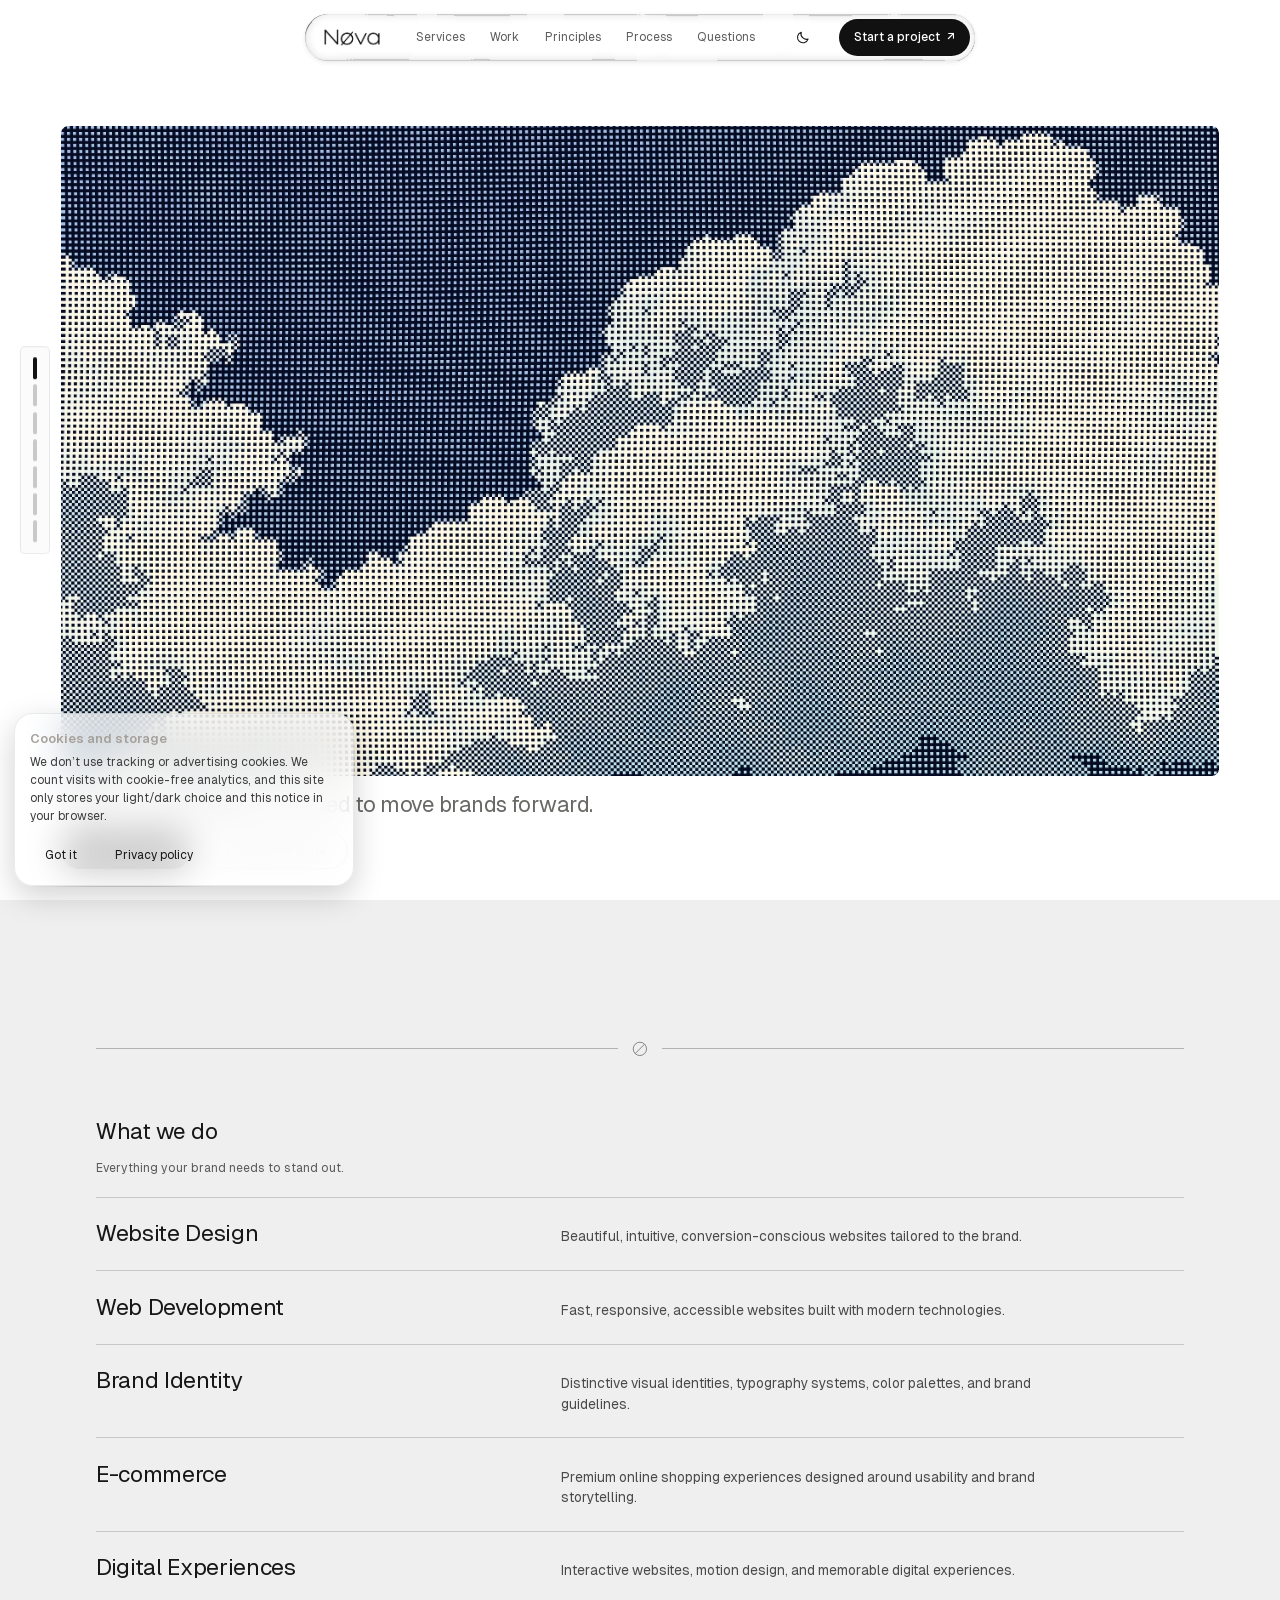
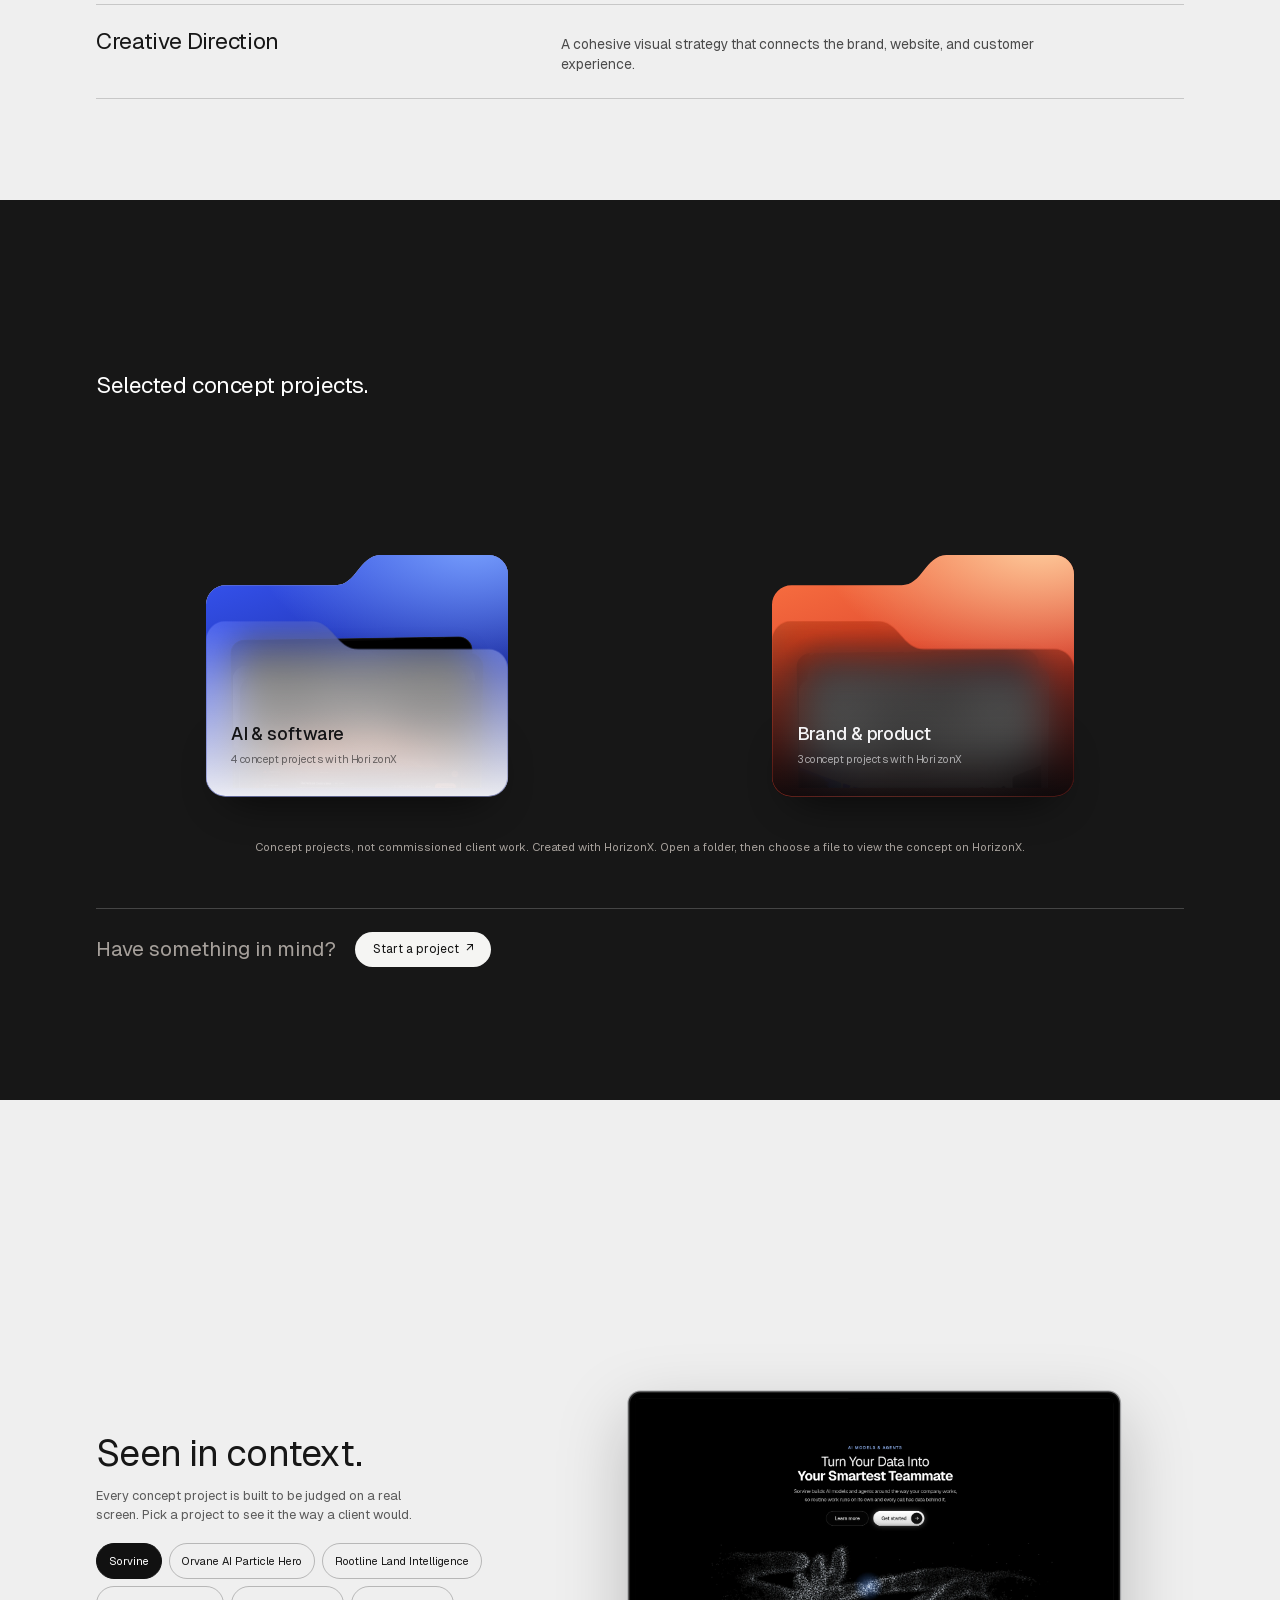
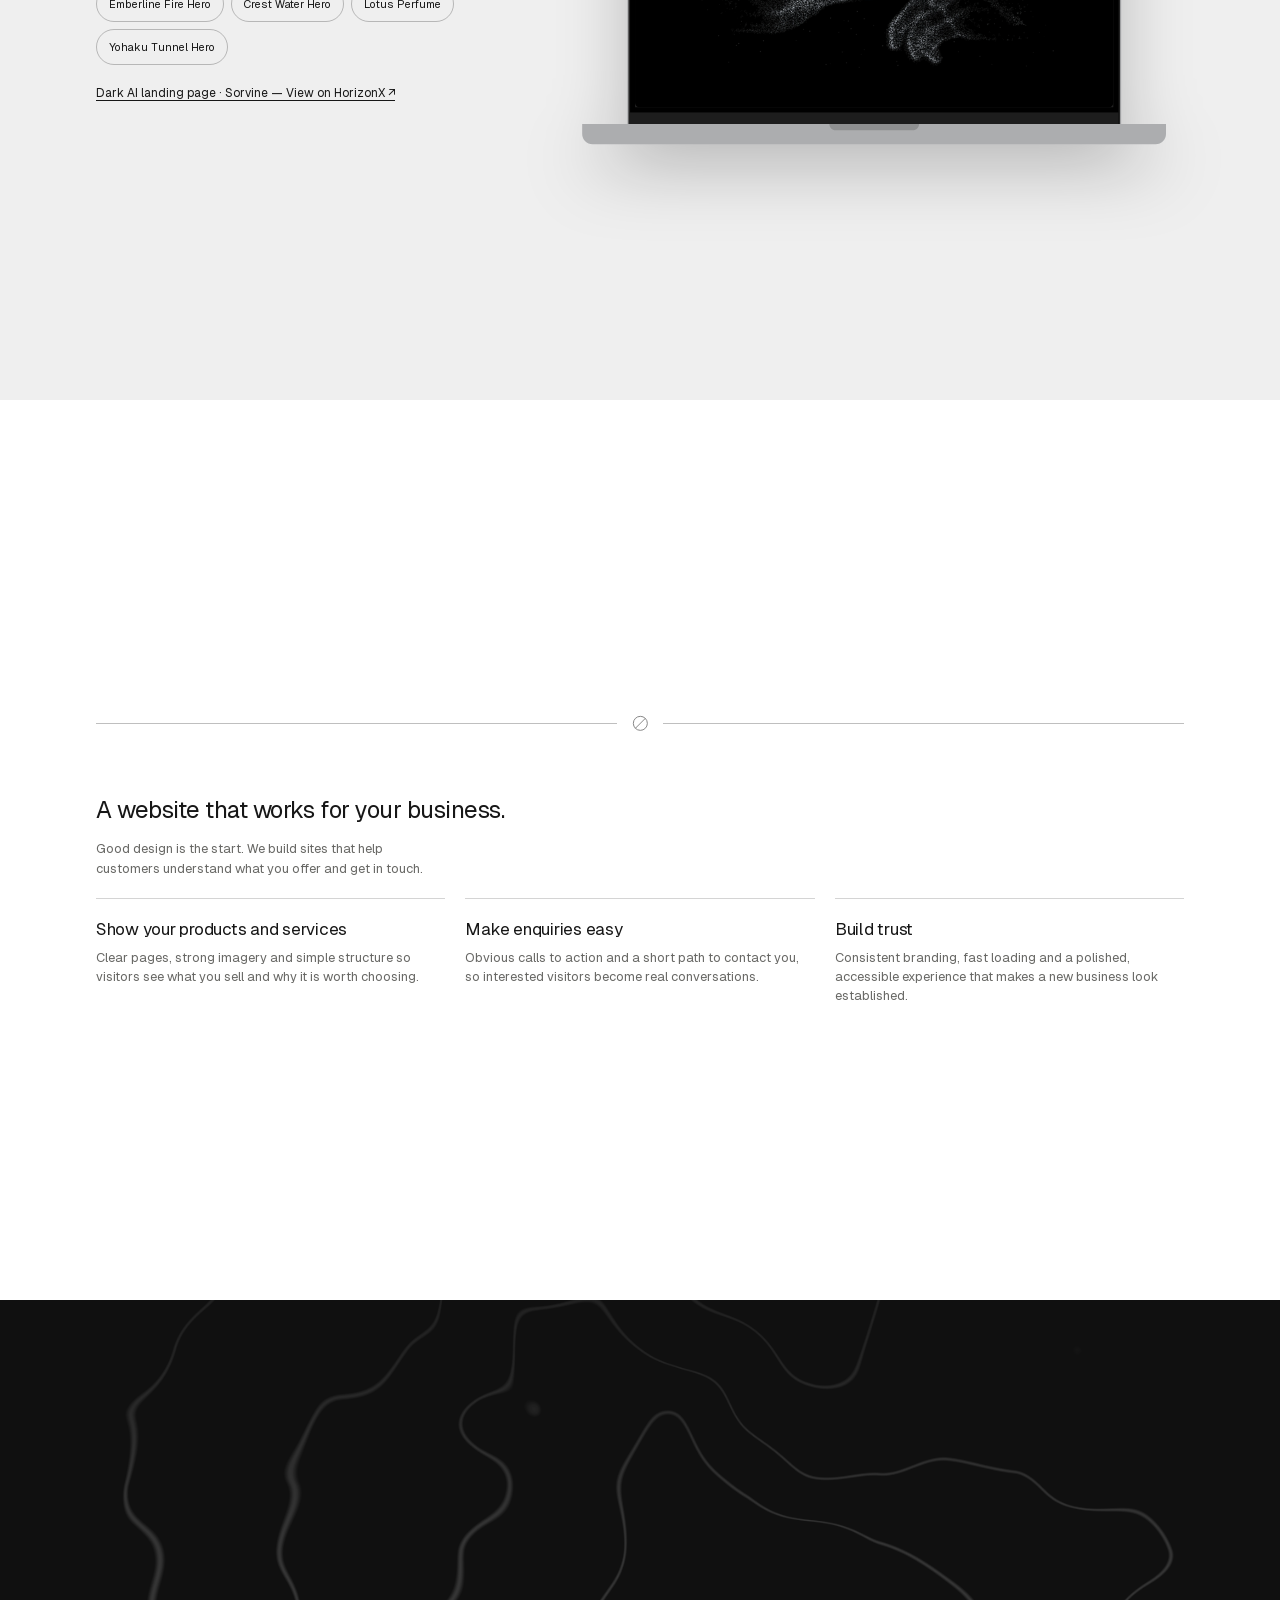
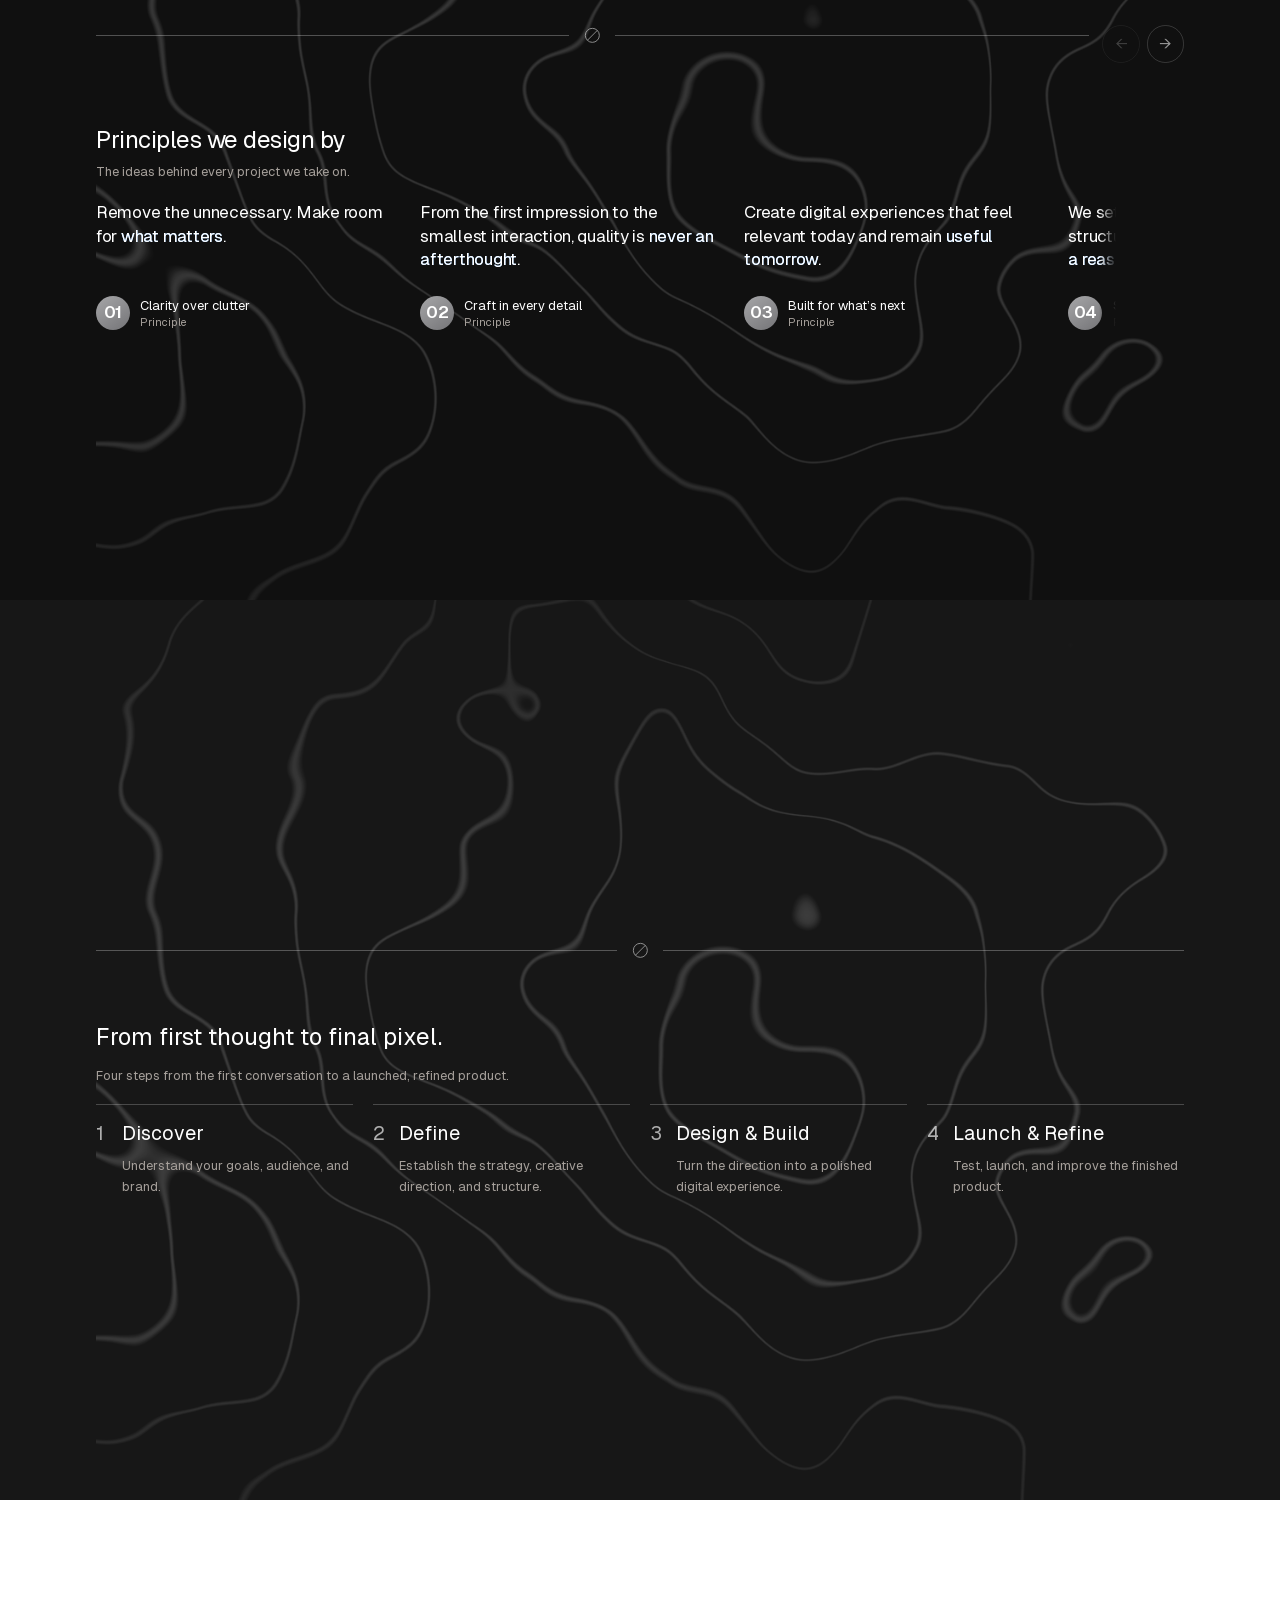
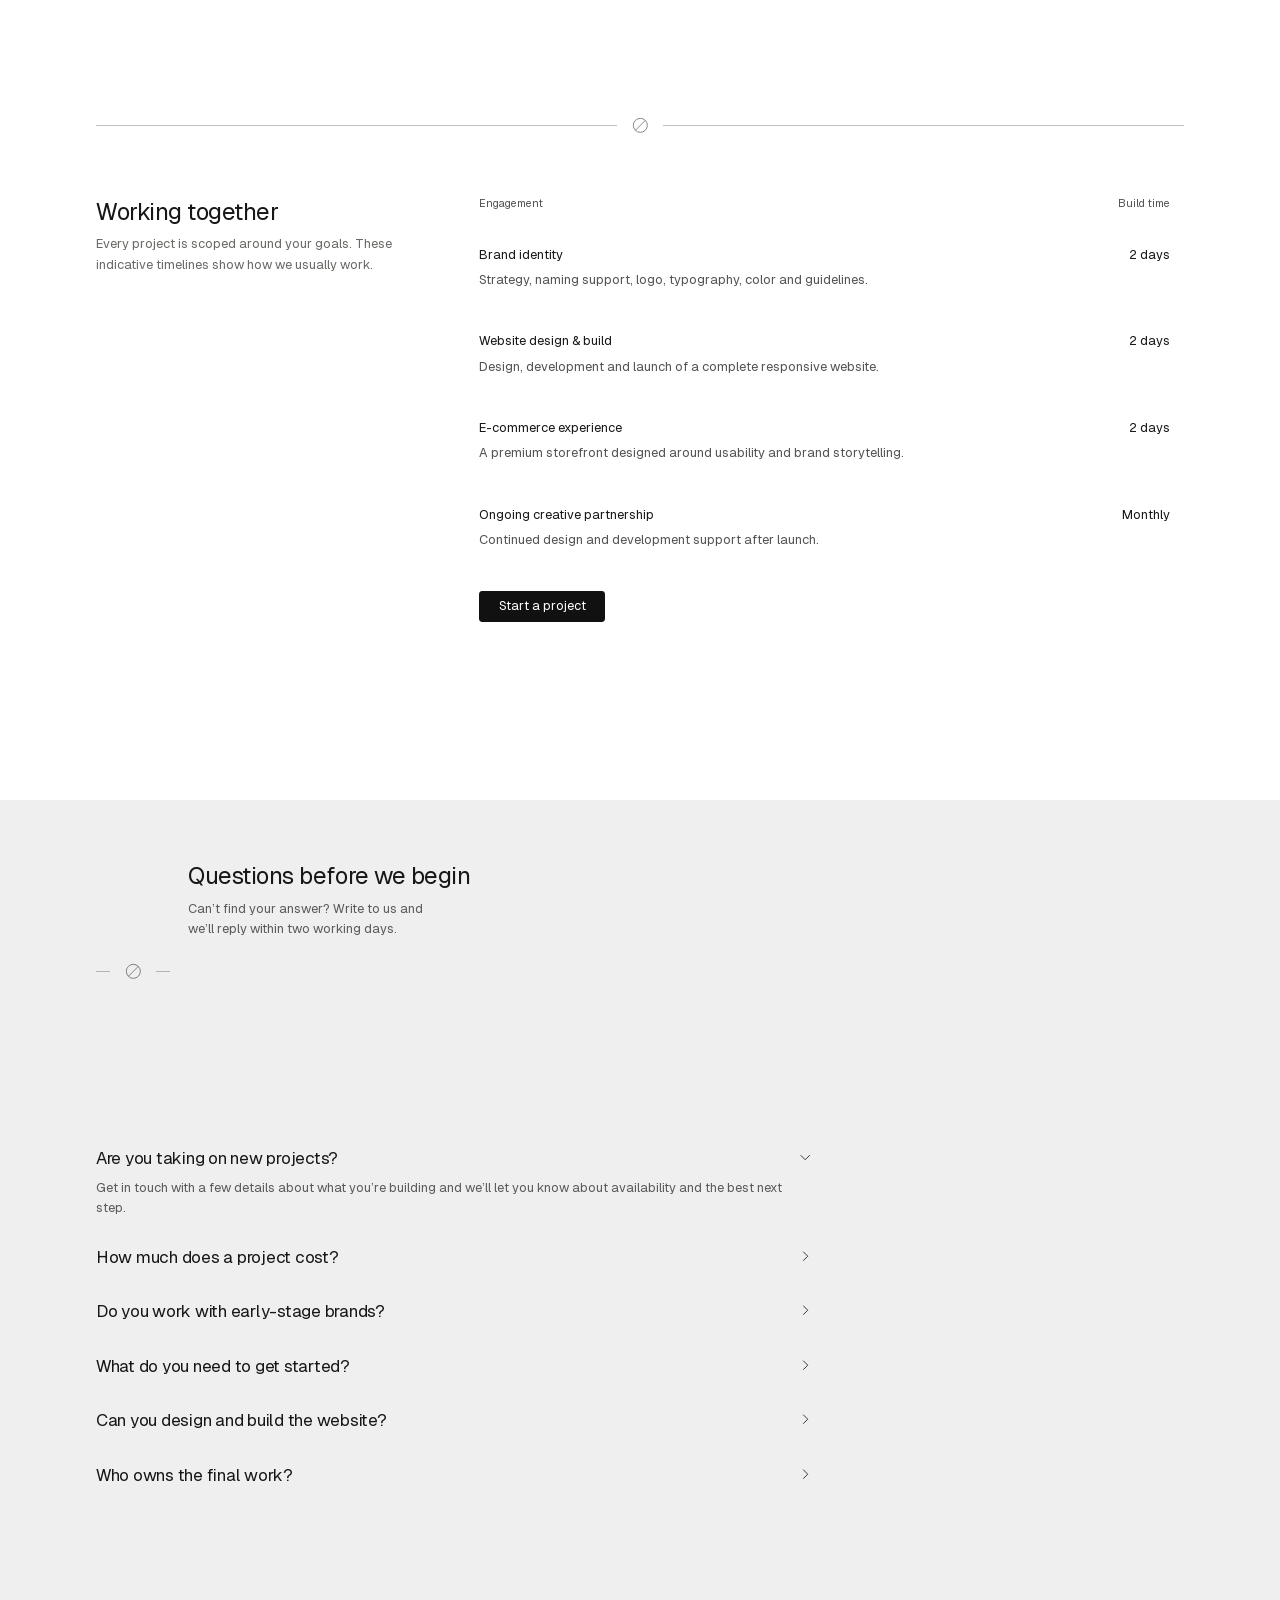
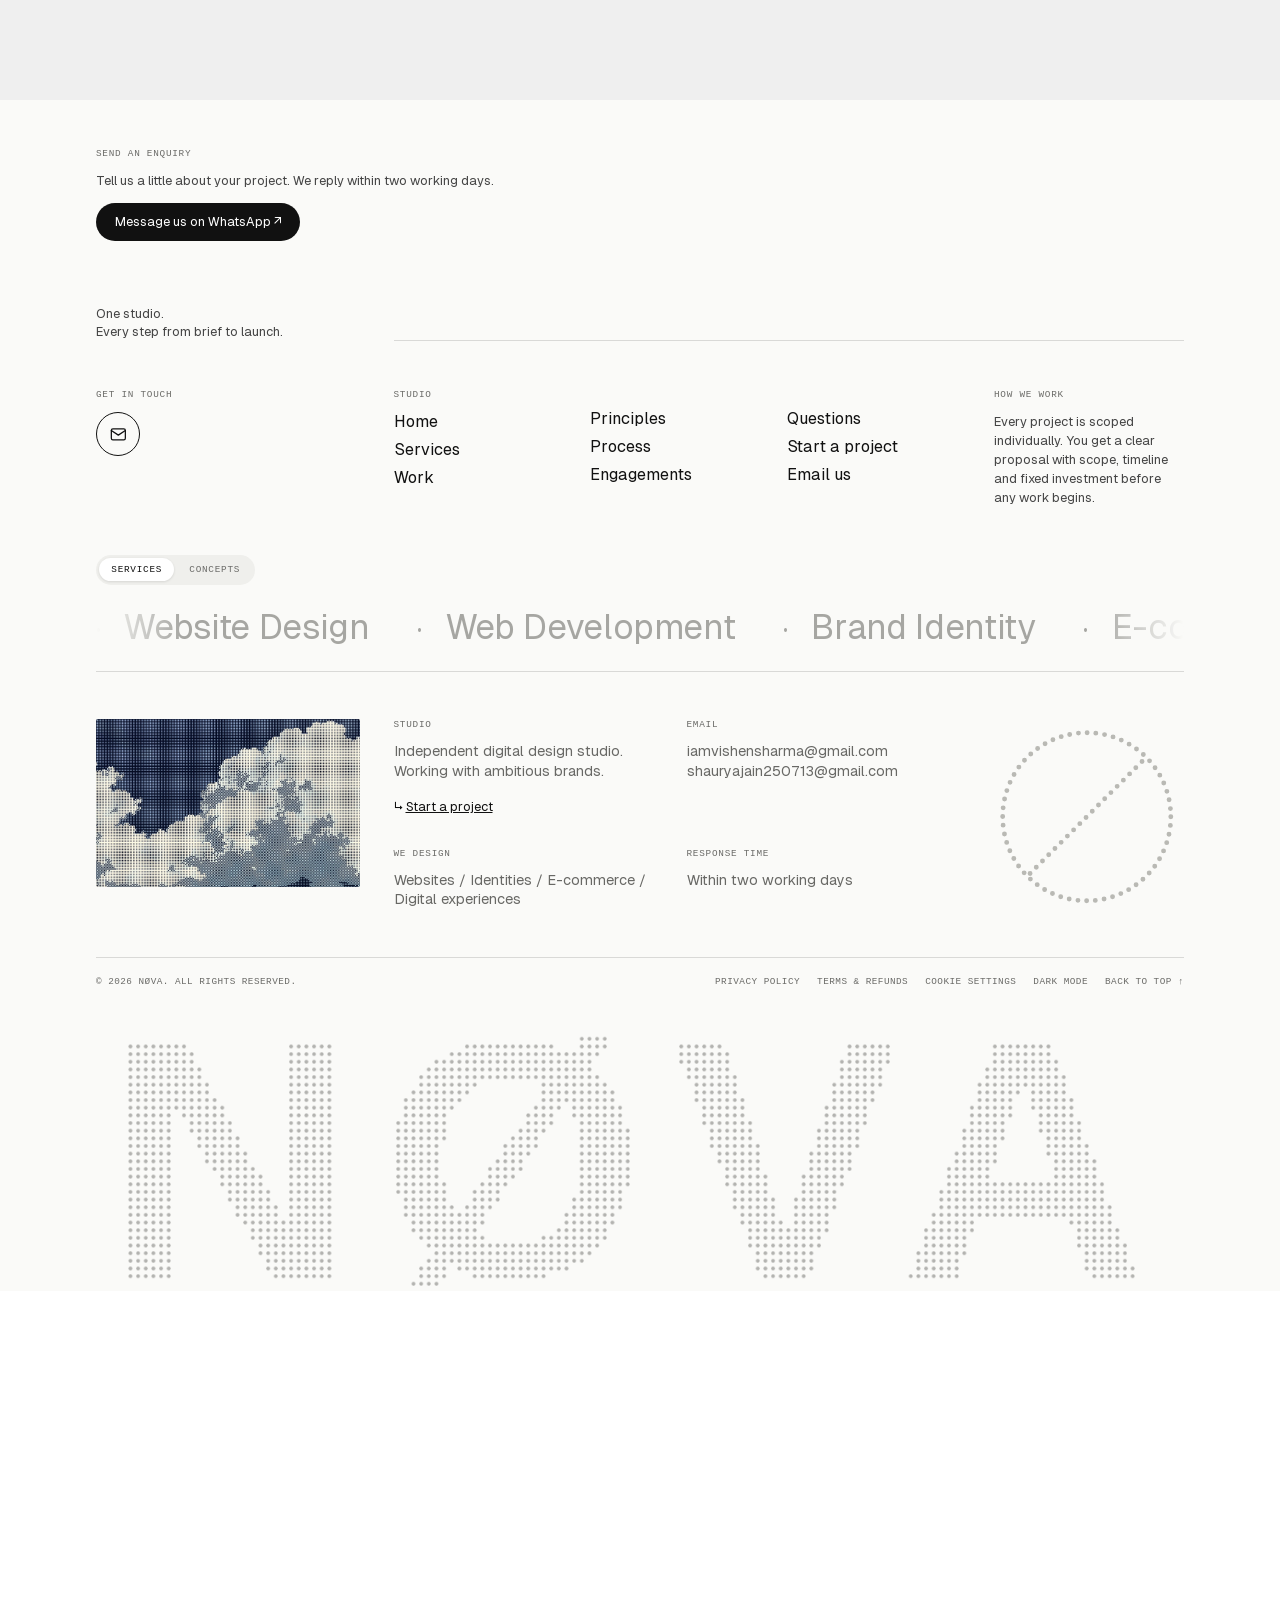
==== commit 4fa7b736: "Add terms of service and refund policy dialog Co-Authored-By: Claude Sonnet 5.5 <noreply@anthropic.c" ====
--- a/index.html
+++ b/index.html
@@ -55,10 +55,44 @@
 <svg aria-hidden="true" class="ft-ring" focusable="false" viewbox="0 0 200 200"><circle cx="100" cy="100" r="86"></circle><path d="M42 158 L158 42"></path></svg>
 </div>
 </div>
-<div class="ft-legal"><span>© 2026 NØVA. All rights reserved.</span><span class="ft-legal-links"><button data-open-privacy="" type="button">Privacy policy</button><button data-open-cookies="" type="button">Cookie settings</button><button aria-pressed="false" data-mode-toggle="" type="button"><span class="ft-mode-label">Dark mode</span></button><a class="ft-top-link" href="#main">Back to top ↑</a></span></div>
+<div class="ft-legal"><span>© 2026 NØVA. All rights reserved.</span><span class="ft-legal-links"><button data-open-privacy="" type="button">Privacy policy</button><button data-open-terms="" type="button">Terms &amp; refunds</button><button data-open-cookies="" type="button">Cookie settings</button><button aria-pressed="false" data-mode-toggle="" type="button"><span class="ft-mode-label">Dark mode</span></button><a class="ft-top-link" href="#main">Back to top ↑</a></span></div>
 <div aria-hidden="true" class="ft-word"><canvas></canvas></div>
 </div>
 </footer></section></main><!--$--><!--/$-->
+<dialog aria-labelledby="tt-title" class="pp-dialog" id="terms-dialog">
+<div class="pp-head"><h2 id="tt-title">Terms of service &amp; refund policy</h2><button aria-label="Close terms of service" class="pp-close" type="button">×</button></div>
+<div class="pp-body">
+<p class="pp-date">Last updated 23 October 2026</p>
+<p>These terms apply to design and development work that Nøva (“we”, “us”) carries out for you (“the client”). They sit alongside the written proposal we send you. If the proposal says something different, the proposal applies to that project.</p>
+<h3>1. Scope and proposals</h3>
+<p>Every project is scoped individually. Before work begins we send a proposal with the scope, deliverables, timeline and fee. Work starts once you accept the proposal in writing (email or message is fine) and pay the deposit. Anything outside the agreed scope is quoted separately and only done once you approve it.</p>
+<h3>2. Timelines</h3>
+<p>Timelines on this website, including build times, are indicative and describe typical simple projects. The timeline in your proposal is the one that applies. It depends on the scope, on you providing content, assets and feedback promptly, and on approvals. If you are late with materials or feedback, the delivery date moves accordingly. Larger or more complex projects take longer than the indicative times.</p>
+<h3>3. Fees and payment</h3>
+<p>Fees are fixed in the proposal. Unless the proposal says otherwise, we ask for a 50% deposit to begin and the balance before final files, the live launch or the transfer of ownership. Third-party costs such as domains, hosting, stock images, fonts or paid tools are not included unless stated, and are paid by you.</p>
+<h3>4. Revisions</h3>
+<p>The proposal includes a stated number of revision rounds (two unless agreed otherwise). A round is one consolidated set of feedback. Further rounds, or changes that alter the agreed direction or scope, are charged separately.</p>
+<h3>5. Your responsibilities</h3>
+<p>You confirm that you have the right to use all text, images, logos and other material you give us, and that it does not infringe anyone else’s rights. You are responsible for the accuracy of the content on your site, for legal pages the site needs, and for checking the finished work before launch.</p>
+<h3>6. Ownership and portfolio</h3>
+<p>When the full fee has been paid, ownership of the final deliverables passes to you, except for third-party materials, fonts and open-source components, which stay under their own licences. Until payment in full, we keep ownership. Unless you ask us not to in writing, we may show the finished work in our portfolio and describe it as our work. Concept projects shown on this website are demonstrations and not commissioned client work.</p>
+<h3>7. Cancellation and refund policy</h3>
+<p><strong>Before work starts.</strong> If you cancel within 48 hours of paying the deposit and we have not started work, we refund the deposit in full.</p>
+<p><strong>After work starts.</strong> The deposit covers the time reserved for you and the work done so far, so it is non-refundable once work has begun. If you cancel part-way, you pay for the work completed up to the cancellation date. If that is less than the deposit, we refund the difference. If it is more, we invoice the difference.</p>
+<p><strong>If we cancel or cannot deliver.</strong> If we are unable to complete the project for reasons within our control, we refund any amount paid for work we did not deliver.</p>
+<p><strong>After delivery.</strong> Because the deliverables are custom digital work that cannot be returned, fees are not refundable once final files have been delivered or the site has launched. If something we delivered does not match the agreed scope, tell us within 14 days and we will fix it at no extra charge. If we cannot put it right, we will discuss a fair partial refund.</p>
+<p><strong>Ongoing partnerships.</strong> Monthly engagements can be cancelled at any time with 14 days’ written notice. Fees already paid for the current month are not refunded.</p>
+<p>Approved refunds are paid to the original payment method within 14 working days. This policy does not limit any rights you have under law that cannot be excluded.</p>
+<h3>8. Results</h3>
+<p>We design and build websites to help you show your products and services, receive enquiries and build trust. We do not promise any particular business result, sales, traffic or search engine ranking, because these depend on factors outside our control.</p>
+<h3>9. Liability</h3>
+<p>We take care over our work, but we provide it without warranties beyond those in the proposal. To the extent the law allows, our total liability for any claim relating to a project is limited to the fees you paid us for that project, and we are not liable for indirect or consequential loss such as lost profit or lost data.</p>
+<h3>10. Confidentiality and privacy</h3>
+<p>We treat non-public information you share with us as confidential and use it only for your project. See our privacy policy for how we handle personal information.</p>
+<h3>11. Changes and contact</h3>
+<p>We may update these terms and will change the date above when we do. Terms accepted in a proposal stay as they were on that date. These terms are governed by the laws of India, and the courts of India have jurisdiction, unless the proposal states otherwise. Questions: <a href="mailto:iamvishensharma@gmail.com">iamvishensharma@gmail.com</a>.</p>
+</div>
+</dialog>
 <dialog aria-labelledby="pp-title" class="pp-dialog" id="privacy-dialog">
 <div class="pp-head"><h2 id="pp-title">Privacy policy</h2><button aria-label="Close privacy policy" class="pp-close" type="button">×</button></div>
 <div class="pp-body">
